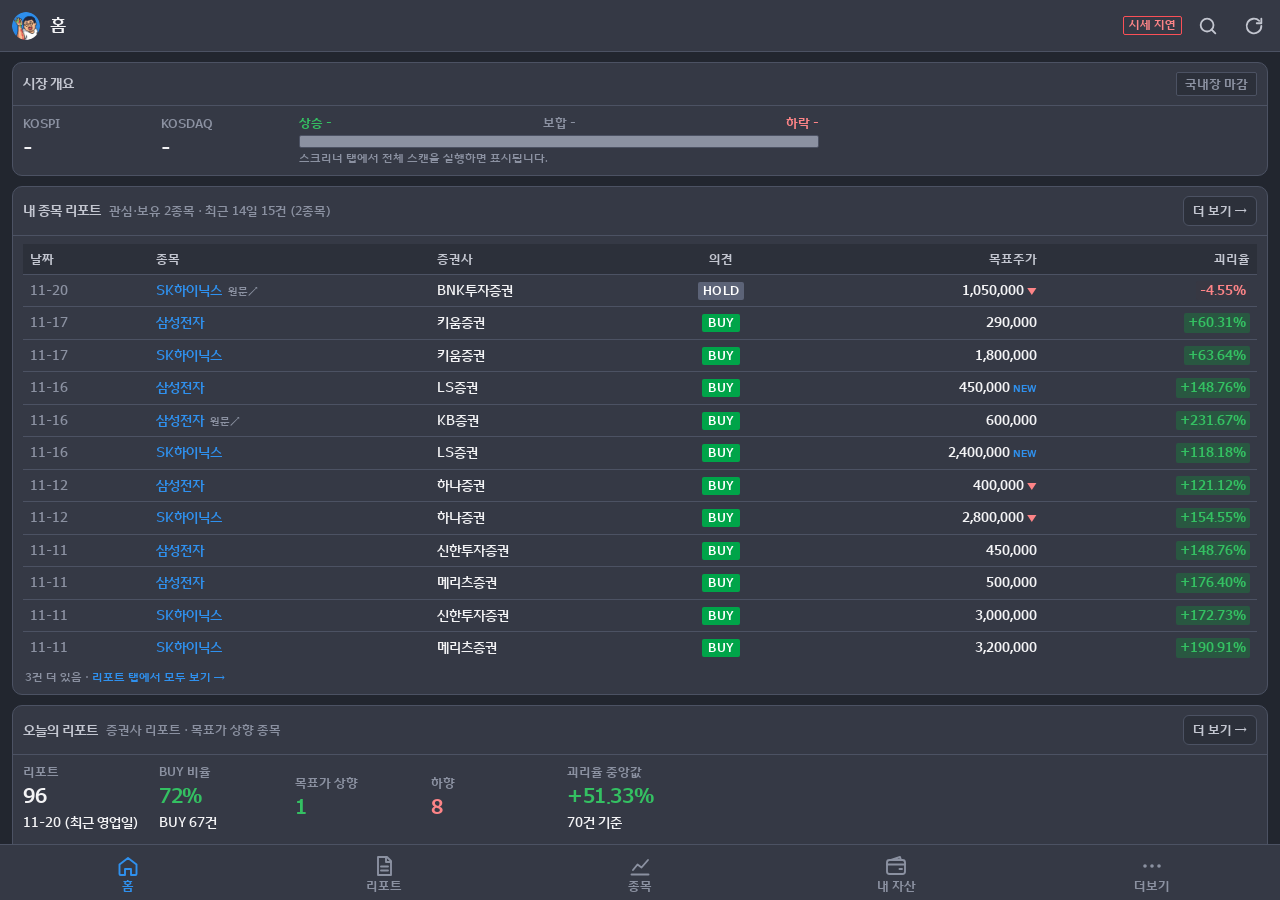
==== m/index.html @ e60bd020 "앱 버전 골격: 이중 빌드, 앱 바·하단 탭 바, 화면 전환, PWA - python app/build.py 가 PC(index.html)와 앱(m/index.html) 을 함께 " ====
<!DOCTYPE html>
<html lang="ko" data-theme="dark" data-cc="global">
<head>
<meta charset="UTF-8">
<!-- 앱 버전(폰 전용) — app/mobile/m_head.html. 설계: docs/MOBILE-APP-SPEC.md -->
<meta name="viewport" content="width=device-width, initial-scale=1, viewport-fit=cover">
<title>공도 투자 연구소</title>
<meta name="theme-color" content="#22262F">
<meta name="color-scheme" content="dark light">
<script>/* PWA 매니페스트(m/manifest.webmanifest) — file:// 에서는 CORS 오류만 내므로 http(s)에서만 연결 */
(function(){ if(location.protocol === "file:") return;
  var l = document.createElement("link"); l.rel = "manifest"; l.href = "manifest.webmanifest"; document.head.appendChild(l); })();</script>
<link rel="icon" type="image/png" sizes="48x48" href="../icons/favicon-48.png">
<link rel="icon" type="image/png" sizes="192x192" href="../icons/icon-192.png">
<link rel="apple-touch-icon" href="../icons/apple-touch-icon.png">
<!-- 우리다움체: 루트 fonts.css 를 같이 쓴다 (내용 해시 — build.py 가 채운다) -->
<link rel="stylesheet" href="../fonts.css?v=defe5f8b95">
<style>
/* ===== PC 버전 CSS (app/parts/01_head.html 의 <style> 본문, 빌드가 넣는다) ===== */
/* ===== Finviz 다크 토큰 ===== */
:root{
  --bg:#22262F; --panel:#353945; --panel2:#2C303A; --line:#4C5263; --line2:#5C6377;
  --tx:#F3F3F5; --tx2:#C3C6D0; --tx3:#8B91A1;
  --link:#2F91EF; --link-h:#4FA4F4;
  --up:#34C062; --down:#FD8487; --up-bg:#00A449; --down-bg:#FB5057;
  --heat-up:#19803D; --heat-mid:#414554; --heat-down:#691F24;
  --hot:#FD8487; --cold:#2F91EF;
}
html[data-cc="kr"]{
  --up:#FD8487; --down:#7FB2F5; --up-bg:#FB5057; --down-bg:#2F6FEF;
  --heat-up:#691F24; --heat-down:#1B3F86;
}
html[data-theme="light"]{
  --bg:#EEF0F4; --panel:#FFF; --panel2:#F5F6F9; --line:#C9CEDB; --line2:#AEB5C6;
  --tx:#1A1D24; --tx2:#4A5060; --tx3:#7A8091;
  --link:#1567C8; --link-h:#0F4E9C;
  --up:#1B8E43; --down:#D2373C;
  --heat-up:#1B8E43; --heat-mid:#B9BECC; --heat-down:#C2333A;
  --hot:#D2373C; --cold:#1567C8;
}
html[data-theme="light"][data-cc="kr"]{
  --up:#D2373C; --down:#1D5FC4; --heat-up:#C2333A; --heat-down:#1D5FC4;
}
*{box-sizing:border-box}
html,body{margin:0;padding:0}
body{background:var(--bg);color:var(--tx);font-size:12px;line-height:1.45;
  font-family:"Wooridaum","IBM Plex Sans","Segoe UI",system-ui,-apple-system,"Malgun Gothic","맑은 고딕",sans-serif;
  -webkit-font-smoothing:antialiased}
/* 시세 표는 자릿수 정렬을 위해 고정폭 숫자 */
table,.num,.statgrid td.v,input[type=number],.tip,.ttip{font-variant-numeric:tabular-nums}
button,input,select,textarea{font-family:inherit;font-size:inherit;color:inherit}
button{cursor:pointer}
a{color:var(--link);text-decoration:none}
a:hover{color:var(--link-h);text-decoration:underline}
.wrap{max-width:1560px;margin:0 auto;padding:0 10px}
.num{font-variant-numeric:tabular-nums;font-feature-settings:"tnum"}
.up{color:var(--up)}.down{color:var(--down)}.flat{color:var(--tx2)}
.hot{color:var(--hot)}.cold{color:var(--cold)}
.hide{display:none !important}

header{background:var(--panel);border-bottom:1px solid var(--line);position:sticky;top:0;z-index:60}
.hd{display:flex;align-items:center;gap:12px;flex-wrap:wrap;padding:6px 0}
.brand{font-size:14px;font-weight:700;letter-spacing:-.3px;white-space:nowrap;display:flex;align-items:center}
.brand .mark{width:24px;height:24px;flex:none;margin-right:7px;border-radius:50%}
.brand span{color:var(--link);margin-left:.28em}  /* flex 안에서는 "공도 " 뒤 공백이 사라지므로 간격을 직접 준다 */
.tick{display:flex;gap:14px;flex-wrap:wrap;flex:1;min-width:0;font-size:11.5px;align-items:center}
.tick .t{display:flex;align-items:baseline;gap:5px;white-space:nowrap}
.tick .t .n{color:var(--tx2);font-weight:600;font-size:11px}
.tick .t b{font-weight:600}
.hd-r{display:flex;align-items:center;gap:6px;flex-wrap:wrap}
.upd{font-size:11px;color:var(--tx3);white-space:nowrap}
.scanind{font-size:10.5px;color:var(--link);font-weight:600;white-space:nowrap;
  border:1px solid var(--link);border-radius:2px;padding:1px 5px}
.btn{background:var(--panel2);border:1px solid var(--line);border-radius:3px;padding:3px 8px;
  font-size:11px;font-weight:600;color:var(--tx2);white-space:nowrap}
.btn:hover{border-color:var(--line2);color:var(--tx)}
.btn.pri{background:var(--link);border-color:var(--link);color:#fff}
.btn.pri:hover{background:var(--link-h);color:#fff}
.btn.on{background:var(--up-bg);border-color:var(--up-bg);color:#fff}
.btn:disabled{opacity:.45;cursor:not-allowed}
.btn.xs{padding:1px 5px;font-size:10.5px}
.mkb{font-size:10.5px;padding:2px 6px;border-radius:2px;border:1px solid var(--line);
  background:var(--panel2);color:var(--tx3);font-weight:600;white-space:nowrap}
.mkb.open{background:rgba(0,164,73,.18);border-color:var(--up-bg);color:var(--up)}

nav.tabs{display:flex;border-bottom:1px solid var(--line);overflow-x:auto}
nav.tabs button{background:none;border:none;border-bottom:2px solid transparent;
  padding:7px 15px;font-size:12px;font-weight:600;color:var(--tx2);white-space:nowrap}
nav.tabs button:hover{color:var(--tx);background:var(--panel2)}
nav.tabs button.act{color:var(--link);border-bottom-color:var(--link)}
/* 키보드 포커스 표시 (마우스 클릭에는 나타나지 않음) */
:focus-visible{outline:2px solid var(--link);outline-offset:1px}
nav.tabs button:focus-visible{outline-offset:-2px}
input:focus-visible,select:focus-visible,textarea:focus-visible{outline:1px solid var(--link);outline-offset:0}
.tile:focus-visible{outline:2px solid #fff;outline-offset:-2px}
/* 시세 지연 표시 (헤더) — 연속 실패 중에만 보인다 */
.qstat{font-size:10.5px;color:var(--down);font-weight:600;white-space:nowrap;
  border:1px solid var(--down-bg);border-radius:2px;padding:1px 5px}
main{padding:10px 0 26px}
.tab{display:none}.tab.act{display:block}

.panel{background:var(--panel);border:1px solid var(--line);border-radius:3px;margin-bottom:10px}
.ptitle{font-size:11.5px;font-weight:700;color:var(--tx2);padding:5px 8px;border-bottom:1px solid var(--line);
  display:flex;align-items:center;gap:8px;flex-wrap:wrap;text-transform:uppercase;letter-spacing:.3px}
.ptitle .sub{text-transform:none;letter-spacing:0;font-weight:400;color:var(--tx3);font-size:11px}
/* 개요 소제목 옆 소스별 최신일 */
.ptitle .sub .src{margin-left:8px;font-size:10.5px}
.ptitle .sub .srcdd{display:inline-block;vertical-align:top;max-width:100%}
.ptitle .sub .srcdd>summary{cursor:pointer;list-style:none;display:inline}
.ptitle .sub .srcdd>summary::-webkit-details-marker{display:none}
.ptitle .sub .srcdd>summary::after{content:" ▾"}
.ptitle .sub .srcdd[open]>summary::after{content:" ▴"}
.ptitle .sub .srcdd .srclist{display:block;white-space:normal}
.ptitle .sub .srcdd .srclist>span{white-space:nowrap}
/* 원문 링크 없는 제목·와이즈 출처 표시 */
.rtitle.nolink{color:var(--tx2);cursor:default}
.rsrc{display:inline-block;margin-left:3px;padding:0 4px;border:1px solid var(--line2);border-radius:2px;
  font-size:9.5px;font-weight:600;color:var(--tx3);vertical-align:1px;white-space:nowrap}
.ptitle .sp{margin-left:auto;display:flex;gap:5px;align-items:center;flex-wrap:wrap;
  text-transform:none;letter-spacing:0}
.pbody{padding:7px 8px}
/* minmax(0,1fr): 칸이 내용의 최소 폭(긴 표·공시 제목)만큼 늘어나 화면 밖으로 밀리지 않게 */
.grid3{display:grid;grid-template-columns:repeat(3,minmax(0,1fr));gap:10px}
.grid2{display:grid;grid-template-columns:minmax(0,1fr) minmax(0,1fr);gap:10px}
@media(max-width:1000px){.grid3,.grid2{grid-template-columns:minmax(0,1fr)}}

.tbw{overflow-x:auto}
/* 대시보드 리포트 패널의 넓은 표는 패널 안에서만 가로로 민다 (좁은 화면에서 페이지가 넘치지 않게) */
#rpToday,#myRep{overflow-x:auto}
table{width:100%;border-collapse:collapse}
th,td{padding:3px 6px;text-align:right;white-space:nowrap;border-bottom:1px solid var(--line);font-size:11.5px}
th{background:var(--panel2);color:var(--tx2);font-size:11px;font-weight:600;position:sticky;top:0;z-index:2}
th.l,td.l{text-align:left}
th.c,td.c{text-align:center}
tbody tr:hover{background:var(--panel2)}
tbody tr.clk{cursor:pointer}
tr:last-child td{border-bottom:none}
th.srt{cursor:pointer;user-select:none}
th.srt:hover{color:var(--tx)}
th.srt.on{color:var(--link)}
.tk{color:var(--link);font-weight:500}
tr:hover .tk{color:var(--link-h)}
.mk{font-size:9.5px;padding:0 3px;border-radius:2px;border:1px solid var(--line2);
  color:var(--tx3);margin-right:4px;vertical-align:1px}
.pill{display:inline-block;padding:0 4px;border-radius:2px;color:#fff;font-weight:600;font-size:10.5px}
.pill.u{background:var(--up-bg)}.pill.d{background:var(--down-bg)}
.badge-err{font-size:9.5px;background:var(--down-bg);color:#fff;padding:0 4px;border-radius:2px;margin-left:4px}
.empty{padding:16px 8px;text-align:center;color:var(--tx3);font-size:11.5px}

input[type=text],input[type=number],input[type=password],select,textarea{
  background:var(--panel2);border:1px solid var(--line);border-radius:3px;padding:3px 6px;
  font-size:11.5px;outline:none}
input:focus,select:focus,textarea:focus{border-color:var(--link)}
input[type=number]{-moz-appearance:textfield}
input.cell{width:82px;text-align:right;padding:1px 5px}
label.fl{display:flex;flex-direction:column;gap:2px;font-size:10.5px;color:var(--tx3);font-weight:600}
.row{display:flex;gap:7px;flex-wrap:wrap;align-items:flex-end}

.srch{position:relative;min-width:190px;max-width:280px;flex:1}
.srch input{width:100%}
.sug{position:absolute;top:calc(100% + 2px);left:0;right:0;background:var(--panel);
  border:1px solid var(--line2);border-radius:3px;max-height:280px;overflow-y:auto;z-index:50;
  display:none;box-shadow:0 6px 18px rgba(0,0,0,.45)}
.sug.open{display:block}
.sug div{padding:4px 8px;cursor:pointer;display:flex;gap:6px;align-items:center;
  font-size:11.5px;border-bottom:1px solid var(--line)}
.sug div:last-child{border-bottom:none}
.sug div:hover,.sug div.hi{background:var(--panel2)}
.sug .cd{color:var(--tx3);font-size:10.5px;margin-left:auto}
.sug .nohit{padding:7px 9px;color:var(--tx3);font-size:11px;line-height:1.5;cursor:default}
.sug .nohit:hover{background:none}

.ovw{display:flex;gap:22px;flex-wrap:wrap;align-items:center}
.ovi{display:flex;flex-direction:column;gap:1px;min-width:118px}
.ovi .k{font-size:10.5px;color:var(--tx3);font-weight:600}
.ovi .v{font-size:17px;font-weight:600;letter-spacing:-.4px}
.ovi .c{font-size:11px}
.gauge{flex:1;min-width:230px;max-width:520px}
.glab{display:flex;justify-content:space-between;font-size:10.5px;font-weight:600;margin-bottom:3px}
.gbar{display:flex;height:13px;border-radius:2px;overflow:hidden;background:var(--panel2);border:1px solid var(--line)}
.gbar i{display:block;height:100%}
.gbar .gu{background:var(--up-bg)}.gbar .gf{background:var(--tx3)}.gbar .gd{background:var(--down-bg)}

.tmap{position:relative;width:100%;height:540px;background:var(--panel2);overflow:hidden}
.tmap.sm{height:430px}
.tsec{position:absolute;border:1px solid var(--panel);overflow:hidden}
.tsec>.sl{position:absolute;top:0;left:0;right:0;height:13px;background:var(--panel);
  color:var(--tx2);font-size:9.5px;font-weight:700;padding:0 4px;line-height:13px;
  overflow:hidden;text-overflow:ellipsis;white-space:nowrap}
.tile{position:absolute;overflow:hidden;cursor:pointer;display:flex;flex-direction:column;
  align-items:center;justify-content:center;color:#fff;text-align:center;line-height:1.1;
  border:1px solid rgba(0,0,0,.34)}
.tile:hover{outline:1px solid #fff;outline-offset:-1px;z-index:5}
.tile .tn{font-weight:600;overflow:hidden;text-overflow:ellipsis;white-space:nowrap;max-width:100%;padding:0 2px}
.tile .tp{font-variant-numeric:tabular-nums}
.ttip{position:fixed;z-index:300;background:var(--panel);border:1px solid var(--line2);border-radius:3px;
  padding:5px 8px;font-size:11px;pointer-events:none;display:none;min-width:150px;
  box-shadow:0 6px 18px rgba(0,0,0,.5)}
.ttip b{display:block;margin-bottom:2px;font-size:11.5px}
.ttip .r,.tip .r{display:flex;justify-content:space-between;gap:12px}
.ttip .r span:first-child,.tip .r span:first-child{color:var(--tx3)}
.tlegend{display:flex;align-items:center;gap:4px;font-size:10px;color:var(--tx3)}
.tlegend i{width:15px;height:9px;display:block;border:1px solid rgba(0,0,0,.3)}

.statgrid{width:100%;border-collapse:collapse;table-layout:fixed}
.statgrid td{border:1px solid var(--line);padding:3px 6px;font-size:11.5px}
.statgrid td.k{background:var(--panel2);color:var(--tx2);font-weight:600;width:9.5%;text-align:left}
.statgrid td.v{text-align:right;width:15.5%;font-variant-numeric:tabular-nums}
@media(max-width:900px){
  .statgrid td.k{width:16%}.statgrid td.v{width:34%}
  .statgrid td.k:nth-child(n+5),.statgrid td.v:nth-child(n+5){display:none}
}

.chw{position:relative;padding:4px}
#chart{width:100%;height:500px;display:block;cursor:crosshair}
.tip{position:absolute;pointer-events:none;background:var(--panel);border:1px solid var(--line2);
  border-radius:3px;padding:5px 8px;font-size:11px;display:none;z-index:20;min-width:128px;
  box-shadow:0 6px 18px rgba(0,0,0,.5);font-variant-numeric:tabular-nums}
.tip b{display:block;margin-bottom:2px}
.seg{display:flex;background:var(--panel2);border:1px solid var(--line);border-radius:3px;overflow:hidden}
.seg button{background:none;border:none;padding:2px 8px;font-size:11px;font-weight:600;color:var(--tx3)}
.seg button:hover{color:var(--tx)}
.seg button.act{background:var(--link);color:#fff}
.malegend{display:flex;gap:4px;flex-wrap:wrap}
.malegend button{border:1px solid var(--line);background:var(--panel2);border-radius:3px;
  padding:1px 6px;font-size:10.5px;font-weight:600;color:var(--tx3);display:flex;align-items:center;gap:4px}
.malegend button .dot{width:8px;height:2px;background:currentColor;opacity:.3}
.malegend button.on .dot{opacity:1}
.tip .tt{margin-top:3px;padding-top:3px;border-top:1px solid var(--line);max-width:240px;white-space:normal;color:var(--tx2)}
.tgtsum{display:flex;flex-wrap:wrap;justify-content:space-between;gap:4px 14px;padding:4px 8px 6px;
  border-top:1px solid var(--line);font-size:11px;color:var(--tx);font-variant-numeric:tabular-nums}
.tgtsum .k{color:var(--tx3);margin-left:10px}
.tgtsum .tb .k:first-child{margin-left:0}
.tgtsum .tg{display:flex;gap:10px;color:var(--tx3)}
.tgtsum .tl{display:flex;align-items:center;gap:4px}
.tgtsum .td{width:7px;height:7px;border-radius:50%;display:inline-block;background:var(--tx2)}
.tgtsum .td.up{background:var(--up)}.tgtsum .td.down{background:var(--down)}
.tgtsum .tc{width:12px;height:2px;display:inline-block}

/* ===== 스크리너 ===== */
.fgrid{display:grid;grid-template-columns:repeat(auto-fill,minmax(158px,1fr));gap:5px}
.fcell{background:var(--panel2);border:1px solid var(--line);border-radius:3px;padding:3px 5px}
.fcell .fk{font-size:10px;color:var(--tx3);font-weight:700;margin-bottom:2px}
.fcell select{width:100%;padding:1px 3px;font-size:11px}
.fcell.on{border-color:var(--link)}
.fcell.on .fk{color:var(--link)}
.fmm{display:flex;gap:3px;margin-top:3px}
.fmm input{width:100%;text-align:right;padding:1px 4px;font-size:10.5px}
.fcell .deep{color:var(--tx3);font-weight:400}
.presets{display:flex;gap:4px;flex-wrap:wrap}
.presets button{border:1px solid var(--line);background:var(--panel2);border-radius:3px;
  padding:2px 8px;font-size:11px;font-weight:600;color:var(--tx2)}
.presets button:hover{border-color:var(--link);color:var(--tx)}
.presets button.act{background:var(--link);border-color:var(--link);color:#fff}
.prog{height:5px;background:var(--panel2);border-radius:2px;overflow:hidden;border:1px solid var(--line)}
.prog>div{height:100%;background:var(--link);width:0;transition:width .18s}
.colpick{display:grid;grid-template-columns:repeat(auto-fill,minmax(132px,1fr));gap:2px 10px;
  max-height:190px;overflow-y:auto;padding:6px 8px;border-top:1px solid var(--line);background:var(--panel2)}
.colpick label{display:flex;gap:4px;align-items:center;font-size:11px;color:var(--tx2);cursor:pointer}
.sumline{font-size:11px;color:var(--tx2);padding:4px 8px;border-top:1px solid var(--line);
  display:flex;gap:10px;flex-wrap:wrap;align-items:center}
.sumline b{color:var(--tx)}

/* ===== 업종 퍼포먼스 ===== */
.secrow{display:grid;grid-template-columns:104px 1fr 62px 78px;gap:7px;align-items:center;
  padding:2px 0;cursor:pointer;font-size:11px}
.secrow:hover{background:var(--panel2)}
.secrow .sn{color:var(--tx2);font-weight:600;overflow:hidden;text-overflow:ellipsis;white-space:nowrap}
.secbar{position:relative;height:13px;background:var(--panel2);border:1px solid var(--line);border-radius:2px}
.secbar i{position:absolute;top:0;bottom:0;display:block}
.secbar .mid{position:absolute;top:-1px;bottom:-1px;width:1px;background:var(--line2);left:50%}
.secrow .sv{text-align:right;font-variant-numeric:tabular-nums;font-weight:600}
.secrow .sr{text-align:right;font-size:10px;color:var(--tx3);font-variant-numeric:tabular-nums}

/* ===== 미니차트 팝업 / 차트 그리드 ===== */
.mpop{position:fixed;z-index:320;background:var(--panel);border:1px solid var(--line2);border-radius:3px;
  padding:5px 6px;display:none;box-shadow:0 8px 22px rgba(0,0,0,.55);pointer-events:none}
.mpop .mh{display:flex;justify-content:space-between;gap:10px;font-size:11px;margin-bottom:3px}
.mpop .mh b{font-weight:700}
.mpop canvas{display:block}
.mpop .mf{font-size:10px;color:var(--tx3);margin-top:2px;display:flex;justify-content:space-between;gap:8px}
.cgrid{display:grid;grid-template-columns:repeat(auto-fill,minmax(232px,1fr));gap:7px;padding:8px}
.ccard{background:var(--panel2);border:1px solid var(--line);border-radius:3px;padding:5px 6px;cursor:pointer}
.ccard:hover{border-color:var(--link)}
.ccard .ch{display:flex;justify-content:space-between;gap:6px;font-size:11px;margin-bottom:3px}
.ccard .ch .tk{overflow:hidden;text-overflow:ellipsis;white-space:nowrap}
.ccard canvas{display:block;width:100%}

.note{background:var(--panel2);border:1px solid var(--line);border-left:2px solid var(--link);
  border-radius:2px;padding:7px 9px;font-size:11.5px;color:var(--tx2);line-height:1.6}
.note b{color:var(--tx)}
.log{max-height:250px;overflow-y:auto}
.log .it{border-bottom:1px solid var(--line);padding:4px 0;font-size:11.5px}
.log .it:last-child{border-bottom:none}
.log .t{font-size:10px;color:var(--tx3)}
.news ul{margin:0;padding:0}
.news li{border-bottom:1px solid var(--line);padding:5px 0;list-style:none;line-height:1.4}
.news li:last-child{border-bottom:none}
.news li a{color:var(--tx);font-weight:500}
.news li a:hover{color:var(--link-h)}
.news .dt{font-size:10px;color:var(--tx3);margin-top:2px}
.news .src{color:var(--link)}
.newsbox{max-height:340px;overflow-y:auto}
.stalebadge{font-size:9.5px;background:var(--panel2);border:1px solid var(--down-bg);color:var(--down);
  padding:0 4px;border-radius:2px}
tr.mine{background:rgba(47,145,239,.13)}
tr.mine .tk{font-weight:700}
.dcbox{max-height:340px;overflow-y:auto}
.chk{display:flex;align-items:center;gap:4px;font-size:11px;color:var(--tx2);cursor:pointer}
.chk input{width:auto}

/* ===== 기업분석 iframe ===== */
.cmpwrap{position:relative;background:#fff;border-top:1px solid var(--line)}
#cmpFrame{display:block;width:100%;border:0;min-height:1200px}
.cmpload{position:absolute;inset:0;display:flex;align-items:center;justify-content:center;
  flex-direction:column;gap:8px;background:var(--panel);color:var(--tx2);font-size:12px;z-index:3}
.spin{width:22px;height:22px;border:2px solid var(--line2);border-top-color:var(--link);
  border-radius:50%;animation:sp .8s linear infinite}
@keyframes sp{to{transform:rotate(360deg)}}

.mask{position:fixed;inset:0;background:rgba(0,0,0,.65);display:none;z-index:200;
  align-items:flex-start;justify-content:center;padding:30px 12px;overflow-y:auto}
.mask.open{display:flex}
.modal{background:var(--panel);border:1px solid var(--line2);border-radius:4px;max-width:560px;width:100%}
.modal h3{margin:0;padding:8px 12px;border-bottom:1px solid var(--line);font-size:12.5px;display:flex;align-items:center}
.modal h3 button{margin-left:auto;background:none;border:none;color:var(--tx2);font-size:17px;line-height:1}
.modal .bd{padding:11px 12px;display:flex;flex-direction:column;gap:11px}
.modal .ft{padding:8px 12px;border-top:1px solid var(--line);display:flex;gap:6px;justify-content:flex-end}
.fld{display:flex;flex-direction:column;gap:3px}
.fld label{font-size:11.5px;font-weight:700}
.fld .hint{font-size:10.5px;color:var(--tx3);line-height:1.55}
.fld input,.fld textarea{width:100%}
.fld textarea{resize:vertical;font-family:ui-monospace,Consolas,monospace;font-size:11px;line-height:1.5}

/* ===== 잔고 가져오기 미리보기 ===== */
.imptbl{font-size:11px}
.imptbl td,.imptbl th{border-bottom:1px solid var(--line);border-right:1px solid var(--line);
  padding:2px 5px;text-align:left;white-space:nowrap;max-width:190px;overflow:hidden;text-overflow:ellipsis}
.imptbl tr.skip td{color:var(--tx3);background:var(--panel2);text-decoration:line-through}
.imptbl tr.unmatched td{background:rgba(251,80,87,.12)}
.imptbl select{width:100%;padding:1px 2px;font-size:10.5px}
.imptbl .mapped{color:var(--link);font-weight:700}
.impfix{display:flex;gap:6px;align-items:center;margin-bottom:4px;font-size:11.5px}
.impfix input{width:110px}
.impfix .nm{min-width:130px;color:var(--tx2)}

/* ===== 증권사 리포트 (리포트 탭 · 대시보드/종목분석 연동) ===== */
.rfl{display:flex;flex-direction:column;gap:3px;font-size:10.5px;color:var(--tx3);font-weight:600}
.rfl>.k{text-transform:uppercase;letter-spacing:.3px;white-space:nowrap}
.chips{display:flex;gap:4px;flex-wrap:wrap}
.chip{border:1px solid var(--line);background:var(--panel2);color:var(--tx3);padding:2px 9px;
  border-radius:2px;font-size:11px;font-weight:600;white-space:nowrap}
.chip:hover{border-color:var(--line2);color:var(--tx)}
.chip.act{background:var(--link);border-color:var(--link);color:#fff}
.chip.r-BUY.act{background:var(--up-bg);border-color:var(--up-bg)}
.chip.r-SELL.act{background:var(--down-bg);border-color:var(--down-bg)}
.chip.r-HOLD.act{background:var(--line2);border-color:var(--line2)}
.chip.r-NR.act{background:var(--tx3);border-color:var(--tx3)}

/* 증권사 다중 선택 드롭다운 */
.dd{position:relative}
.dd>summary{list-style:none;cursor:pointer;padding:2px 8px;border:1px solid var(--line);border-radius:3px;
  background:var(--panel2);font-size:11.5px;font-weight:600;color:var(--tx2);user-select:none;white-space:nowrap}
.dd>summary::-webkit-details-marker{display:none}
.dd[open]>summary{border-color:var(--link);color:var(--tx)}
.dd-panel{position:absolute;z-index:50;top:calc(100% + 3px);left:0;width:260px;max-height:300px;overflow:auto;
  background:var(--panel);border:1px solid var(--line2);border-radius:3px;padding:6px;
  box-shadow:0 6px 18px rgba(0,0,0,.45)}
.dd-panel label{display:flex;gap:6px;align-items:center;padding:2px 4px;border-radius:2px;cursor:pointer;
  font-size:11.5px;color:var(--tx2);font-weight:400}
.dd-panel label:hover{background:var(--panel2);color:var(--tx)}
.dd-panel input{width:auto}
.dd-actions{display:flex;gap:5px;margin-bottom:5px;position:sticky;top:0;background:var(--panel);padding-bottom:5px}
.dd-actions button{flex:1}

/* 자동완성 (.srch/.sug 확장) */
.sug.acx{width:330px;max-width:88vw;right:auto}
.sug .sec{padding:4px 8px 2px;font-size:10px;font-weight:700;letter-spacing:.3px;color:var(--tx3);
  border-top:1px solid var(--line);border-bottom:none;cursor:default;display:block}
.sug .sec:first-child{border-top:0}
.sug .sec:hover{background:none}
.sug .nm{font-weight:600;color:var(--tx);white-space:nowrap}
.sug mark{background:none;color:var(--link);font-weight:700}
.sug .ind{color:var(--tx3);font-size:10.5px;white-space:nowrap;overflow:hidden;text-overflow:ellipsis}
.sug .n{margin-left:auto;color:var(--tx2);font-size:10.5px;font-weight:600;white-space:nowrap}
.sug .cd{margin-left:0}

/* 고른 종목·검색어 칩 */
.selbar{display:flex;flex-wrap:wrap;gap:5px;align-items:center;margin:0 0 10px}
.selchip{display:inline-flex;align-items:center;gap:5px;padding:1px 3px 1px 8px;border-radius:2px;
  font-size:11px;font-weight:600;background:var(--panel2);border:1px solid var(--link);color:var(--tx)}
.selchip .c{color:var(--tx3)}
.selchip .x{border:0;background:none;font-size:13px;line-height:1;color:var(--tx3);padding:0 4px}
.selchip .x:hover{color:var(--tx)}

/* 리포트 표: 시세표와 달리 제목·요약이 줄바꿈되어야 한다 */
.rtbl{min-width:940px}
.rtbl td.wr{white-space:normal}
.rtbl td.dt,.rtbl th.dt{color:var(--tx3)}
.rtbl td{vertical-align:top}
.rtbl .rtitle{color:var(--tx)}
.rtbl .rtitle:hover{color:var(--link-h)}
.rcode{color:var(--tx3);font-size:10.5px;margin-left:5px;font-variant-numeric:tabular-nums}
.rnav{color:var(--tx3);font-size:10px;margin-left:3px}
.rnav:hover{color:var(--link)}
.rind,.rsub{display:block;color:var(--tx3);font-size:10.5px;margin-top:1px}
.rind2{color:var(--tx2)}
.rbadge{display:inline-block;min-width:38px;text-align:center;padding:0 5px;border-radius:2px;
  font-size:10.5px;font-weight:700;letter-spacing:.3px;color:#fff}
.rbadge.BUY{background:var(--up-bg)}
.rbadge.SELL{background:var(--down-bg)}
.rbadge.HOLD{background:var(--line2)}
.rbadge.NR{background:transparent;border:1px solid var(--line2);color:var(--tx3)}
.rmini{display:inline-block;min-width:22px;text-align:center;padding:0 4px;border-radius:2px;
  font-size:10.5px;font-weight:700;color:#fff}
.rmini.BUY{background:var(--up-bg)}
.rmini.SELL{background:var(--down-bg)}
.rmini.HOLD{background:var(--line2)}
.ratio{color:var(--tx3);font-size:10.5px;font-weight:600;margin-left:5px}
.tgt{font-size:10px;font-weight:700;margin-left:3px}
.tgt.new{color:var(--link);font-size:9.5px;letter-spacing:.3px}
.gapv{display:inline-block;padding:0 4px;border-radius:2px;font-weight:600;min-width:54px;text-align:right}
.chgt{display:block;font-size:10px;font-weight:600;margin-top:1px}
.tgl{border:0;background:none;color:var(--tx3);font-size:11px;padding:0 4px}
.tgl:hover{color:var(--link)}
tr.sumrow td{background:var(--panel2);color:var(--tx2);font-size:11.5px;line-height:1.65;padding:7px 10px 9px}
tr.morerow td{padding:8px 6px;background:var(--panel2)}
tr.secgroup>td{background:var(--panel2);font-weight:700}
tr.secgroup,tr.secchild{cursor:pointer}
tr.secchild>td:first-child{padding-left:24px}
tr.secchild>td{color:var(--tx2)}
.ovi.sm{min-width:78px}
select.on{color:var(--tx);border-color:var(--link)}

/* ===== 리포트 탭 2026-11: 확인 필요·추정 의견·부분 적재·목표가 변경·모바일 카드 ===== */
.rbadge.inf{outline:1px dashed var(--tx2);outline-offset:1px;opacity:.8}
.rsus{display:inline-block;margin-left:4px;padding:0 4px;border:1px solid var(--down-bg);border-radius:2px;
  color:var(--down);font-size:9.5px;font-weight:700;white-space:nowrap;cursor:help;vertical-align:1px}
.rsub.gw{font-size:10px;text-align:right}
.rpload{margin:0 0 10px;padding:6px 10px;border:1px solid var(--line2);border-left:2px solid var(--link);
  border-radius:3px;background:var(--panel);font-size:11.5px;color:var(--tx2)}
.rpload b{color:var(--tx)}
.rpload .spin{display:inline-block;width:9px;height:9px;margin-right:6px;border:2px solid var(--line2);
  border-top-color:var(--link);border-radius:50%;animation:rpspin .8s linear infinite;vertical-align:-1px}
@keyframes rpspin{to{transform:rotate(360deg)}}
.rchgsum{padding:6px 8px 8px;border-bottom:1px solid var(--line);font-size:11.5px}
.rchgsum .cnt{display:flex;flex-wrap:wrap;gap:4px 16px;margin-bottom:5px}
.rchgsum .cnt .flat{font-size:10.5px}
.rchgsum .tops{display:grid;grid-template-columns:1fr 1fr;gap:4px 16px}
.rchgsum .tops>div{display:flex;flex-wrap:wrap;gap:2px 12px;align-items:baseline}
.rchgsum .tops .k{width:100%;color:var(--tx3);font-size:10.5px;font-weight:700}
.rchgsum .ti{white-space:nowrap;color:var(--tx3)}
.rcards{display:flex;flex-direction:column}
.rcard{padding:8px 8px 7px;border-bottom:1px solid var(--line)}
.rcard.hs{cursor:pointer}
.rcard .l1{display:flex;justify-content:space-between;align-items:baseline;gap:8px}
.rcard .l1 .nm{min-width:0;overflow:hidden;text-overflow:ellipsis;white-space:nowrap}
.rcard .l1 .tk{font-weight:700}
.rcard .l1 .v{white-space:nowrap;font-variant-numeric:tabular-nums}
.rcard .l1 .v .tgt{margin-left:2px}
.rcard .l2{margin-top:3px;line-height:1.45}
.rcard .l2 .rtitle{color:var(--tx)}
.rcard .l3{margin-top:2px;color:var(--tx3);font-size:10.5px;display:flex;flex-wrap:wrap;gap:0 4px}
.rcard .l3 .tg{margin-left:auto;color:var(--link)}
.rcard .sum{margin-top:6px;padding:6px 8px;background:var(--panel2);color:var(--tx2);font-size:11.5px;line-height:1.65;
  border-radius:2px;cursor:default}
.rcmore{padding:8px;text-align:center;background:var(--panel2)}
@media(max-width:768px){
  .rchgsum .tops{grid-template-columns:1fr}
  #rpTablePanel>.ptitle{flex-wrap:wrap;height:auto}
  #rpTablePanel>.ptitle .sp{flex-wrap:wrap;margin-left:0;width:100%}
}

/* ===== 내 종목 리포트 · 성적표 · 산업·시황 (11_repx.js) ===== */
.nbadge{display:inline-block;min-width:16px;padding:0 4px;margin-left:4px;border-radius:8px;background:var(--down-bg);
  color:#fff;font-size:9.5px;font-weight:700;line-height:15px;text-align:center;letter-spacing:0;vertical-align:1px}
.mrtbl td{vertical-align:middle}
.mrtbl tr.mrnew>td{background:var(--panel2)}
.mrdot{display:inline-block;margin-left:3px;padding:0 3px;border-radius:2px;background:var(--link);color:#fff;
  font-size:8.5px;font-weight:700;letter-spacing:.3px;vertical-align:1px}
.mrmore{padding:6px 2px 0;font-size:11px;color:var(--tx3)}
.mrsw{align-items:center;gap:6px 16px}
.rhit{display:inline-block;margin-left:4px;padding:0 4px;border:1px solid var(--up-bg);border-radius:2px;
  color:var(--up);font-size:9.5px;font-weight:700;white-space:nowrap;cursor:help;vertical-align:1px}
.sccap{padding:5px 8px 7px;border-bottom:1px solid var(--line);font-size:10.5px;line-height:1.6;color:var(--tx3)}
.sccap b{color:var(--tx2)}
#scTable tr.scrow{cursor:pointer}
#scTable tr.scrow:hover>td{background:var(--panel2)}
#scTable th{white-space:nowrap}
#scMin{width:64px}
#scEmpty .spin,.empty .spin{display:inline-block;width:9px;height:9px;margin-right:6px;border:2px solid var(--line2);
  border-top-color:var(--link);border-radius:50%;animation:rpspin .8s linear infinite;vertical-align:-1px}
.ikind{display:inline-block;padding:0 5px;border-radius:2px;font-size:10px;font-weight:700;color:#fff;background:var(--line2)}
.ikind.industry{background:var(--link)}
.rpdf{display:inline-block;margin-left:4px;padding:0 4px;border:1px solid var(--line2);border-radius:2px;
  font-size:9.5px;font-weight:700;color:var(--tx3);vertical-align:1px}
.rpdf:hover{color:var(--link);border-color:var(--link)}
#indQ{min-width:180px}
@media(max-width:768px){
  #rpScorePanel>.ptitle,#rpIndPanel>.ptitle{flex-wrap:wrap;height:auto}
  #rpScorePanel>.ptitle .sp,#rpIndPanel>.ptitle .sp{flex-wrap:wrap;margin-left:0;width:100%}
  .rfl>input#indQ{width:100%;min-width:0}
}
/* 좁은 화면 헤더: 로고·버튼 한 줄, 지수는 그 아래 한 줄(넘치면 가로 스크롤) */
@media(max-width:600px){
  .hd{gap:4px 8px;padding:5px 0}
  .brand{font-size:13px}
  .brand .mark{width:20px;height:20px;margin-right:5px}
  .hd-r{margin-left:auto;gap:4px;flex-wrap:nowrap}
  .hd-r .btn{padding:3px 6px}
  .tick{order:3;flex:1 1 100%;flex-wrap:nowrap;overflow-x:auto;gap:10px;scrollbar-width:none;padding-bottom:1px}
  .tick::-webkit-scrollbar{display:none}
  nav.tabs button{padding:7px 10px}
}
@media(max-width:400px){
  #btnAuto{font-size:0;padding:3px 6px}
  #btnAuto::after{content:"자동";font-size:11px}
  #btnRefresh{font-size:0;padding:3px 6px}
  #btnRefresh::after{content:"↻";font-size:12px}
}

/* ===== 계좌 탭 ===== */
.actbl{min-width:1020px}
.actbl input.cell{width:88px}
.actbl input.memo{width:100%;min-width:150px;text-align:left}
.actbl td.mv{white-space:nowrap}
.actbl td.mv button{padding:0 4px;line-height:1.5}
.actbl .acnm{cursor:pointer}
.actbl .acnm:hover{color:var(--link-h)}
#acTabs button .n{opacity:.65;font-weight:400;margin-left:2px}

@media(max-width:768px){
  .rfl{flex:1 1 100%;min-width:0}
  .rfl>.seg,.rfl>.chips,.rfl>select,.rfl>.srch,.rfl>.dd{width:100%;max-width:none}
  .seg{flex-wrap:wrap}
  .dd>summary{text-align:center}
  .sug.acx{width:100%}
}

#toasts{position:fixed;right:10px;bottom:10px;z-index:400;display:flex;flex-direction:column;gap:6px;max-width:310px}
.toast{background:var(--panel);border:1px solid var(--line2);border-left:2px solid var(--link);
  border-radius:3px;padding:7px 10px;font-size:11.5px;box-shadow:0 6px 18px rgba(0,0,0,.5)}
.toast.err{border-left-color:var(--down-bg)}
.toast.ok{border-left-color:var(--up-bg)}
footer{border-top:1px solid var(--line);padding:9px 0 20px;color:var(--tx3);font-size:10.5px;line-height:1.7}
@media(max-width:760px){.upd{display:none}#chart{height:400px}.tmap{height:420px}.qstat .qt{display:none}}

</style>
<style>
/* =========================================================================
   앱 공통 CSS — 토큰 · 골격(앱 바/화면/탭 바) · 공용 컴포넌트 · PC 요소 폰 보정
   색 토큰은 PC 것(--bg --panel --panel2 --line --line2 --tx --tx2 --tx3 --link --up --down …)을 그대로 쓴다.
   ========================================================================= */
:root{
  --m-bar:52px;                                   /* 앱 바 높이 (안전 영역 제외) */
  --m-tab:56px;                                   /* 탭 바 높이 (안전 영역 제외) */
  --m-sat:env(safe-area-inset-top, 0px);
  --m-sab:env(safe-area-inset-bottom, 0px);
  --m-sal:env(safe-area-inset-left, 0px);
  --m-sar:env(safe-area-inset-right, 0px);
  --m-gut:12px;                                   /* 화면 좌우 여백 */
  --m-r:10px;                                     /* 카드 모서리 */
  --m-fs:15px; --m-fs2:13px; --m-fs3:12px;        /* 본문 · 보조 · 최소 */
  --m-tap:44px;                                   /* 최소 터치 크기 */
}

/* ---------- 골격 ---------- */
html{height:100%;overflow:hidden;overscroll-behavior:none;-webkit-text-size-adjust:100%;text-size-adjust:100%}
body.mapp{height:100%;height:100dvh;overflow:hidden;overscroll-behavior:none;font-size:var(--m-fs);line-height:1.5;
  -webkit-tap-highlight-color:transparent}
body.mapp>header,body.mapp>main,body.mapp>footer{display:none}   /* PC 머리·본문 틀 (패널은 화면으로 옮겨진다) */
#mApp{position:fixed;inset:0;display:flex;flex-direction:column;background:var(--bg)}

.mbar{flex:none;display:flex;align-items:center;gap:2px;height:calc(var(--m-bar) + var(--m-sat));
  padding:var(--m-sat) calc(4px + var(--m-sar)) 0 calc(6px + var(--m-sal));
  background:var(--panel);border-bottom:1px solid var(--line);position:relative;z-index:60}
.mbar-mark{width:28px;height:28px;border-radius:50%;flex:none;margin:0 8px 0 6px}
.mbar-title{flex:1;min-width:0;margin:0;font-size:17px;font-weight:700;letter-spacing:-.3px;
  white-space:nowrap;overflow:hidden;text-overflow:ellipsis}
.mbar-btn{flex:none;width:var(--m-tap);height:var(--m-tap);display:flex;align-items:center;justify-content:center;
  background:none;border:0;border-radius:50%;color:var(--tx2);padding:0}
.mbar-btn:active{background:var(--panel2)}
.mbar-btn svg{width:22px;height:22px}
.mbar-btn.busy svg{animation:sp .8s linear infinite}
.mbar .qstat{margin-right:2px}
.mbar.has-back .mbar-mark{display:none}

#mScreens{flex:1;position:relative;min-height:0}
.mscr{position:absolute;inset:0;display:none;overflow-y:auto;-webkit-overflow-scrolling:touch;overscroll-behavior-y:contain;
  padding:10px calc(var(--m-gut) + var(--m-sar)) 24px calc(var(--m-gut) + var(--m-sal))}
.mscr.act{display:block}

.mtabs{flex:none;display:flex;height:calc(var(--m-tab) + var(--m-sab));padding:0 var(--m-sar) var(--m-sab) var(--m-sal);
  background:var(--panel);border-top:1px solid var(--line);z-index:60}
.mtabs button{flex:1;min-width:0;display:flex;flex-direction:column;align-items:center;justify-content:center;gap:2px;
  background:none;border:0;padding:0;color:var(--tx3);font-size:12px;font-weight:600;min-height:var(--m-tap)}
.mtabs button svg{width:24px;height:24px}
.mtabs button.act{color:var(--link)}
.mtabs button:active{background:var(--panel2)}

/* 당겨서 새로고침 표시 */
.mptr{position:absolute;top:0;left:50%;z-index:30;width:38px;height:38px;margin-left:-19px;border-radius:50%;
  background:var(--panel);border:1px solid var(--line2);box-shadow:0 4px 14px rgba(0,0,0,.4);color:var(--tx2);
  display:flex;align-items:center;justify-content:center;transform:translateY(-48px);opacity:0;pointer-events:none}
.mptr svg{width:20px;height:20px}
.mptr.show{opacity:1}
.mptr.ready{color:var(--link)}
.mptr.busy{transform:translateY(12px) !important;opacity:1;transition:transform .15s}
.mptr.busy svg{animation:sp .8s linear infinite}

/* ---------- 바텀 시트 ---------- */
.msheet-back{position:fixed;inset:0;z-index:250;background:rgba(0,0,0,.55);opacity:0;transition:opacity .2s}
.msheet-back.open{opacity:1}
.msheet{position:fixed;left:0;right:0;bottom:0;z-index:251;display:flex;flex-direction:column;
  max-height:88vh;max-height:88dvh;background:var(--panel);border-top:1px solid var(--line2);
  border-radius:16px 16px 0 0;padding:0 var(--m-sar) var(--m-sab) var(--m-sal);
  transform:translateY(100%);transition:transform .22s ease;box-shadow:0 -8px 28px rgba(0,0,0,.45)}
.msheet.open{transform:none}
.msheet-grab{flex:none;width:38px;height:4px;border-radius:2px;background:var(--line2);margin:8px auto 0}
.msheet-hd{flex:none;display:flex;align-items:center;min-height:48px;padding:0 4px 0 16px;font-size:16px;font-weight:700}
.msheet-hd .mbar-btn{margin-left:auto}
.msheet-bd{flex:1;min-height:0;overflow-y:auto;overscroll-behavior:contain;padding:4px 16px 16px}

/* ---------- 공용 클래스 (화면 모듈이 쓴다) ---------- */
.m-off{display:none !important}
.m-seg{display:flex;gap:0;margin:0 0 10px;background:var(--panel2);border:1px solid var(--line);border-radius:var(--m-r);padding:3px}
.m-seg button{flex:1;min-width:0;min-height:38px;border:0;border-radius:8px;background:none;color:var(--tx2);
  font-size:14px;font-weight:700;padding:0 6px;white-space:nowrap;overflow:hidden;text-overflow:ellipsis}
.m-seg button.act{background:var(--link);color:#fff}
.m-chips{display:flex;gap:6px;overflow-x:auto;scrollbar-width:none;padding:2px 0 8px;margin:0 0 4px}
.m-chips::-webkit-scrollbar{display:none}
.m-chips button{flex:none;min-height:36px;padding:0 14px;border-radius:18px;border:1px solid var(--line);background:var(--panel2);
  color:var(--tx2);font-size:14px;font-weight:600;white-space:nowrap}
.m-chips button.act{background:var(--link);border-color:var(--link);color:#fff}
.m-card{background:var(--panel);border:1px solid var(--line);border-radius:var(--m-r);margin:0 0 10px;overflow:hidden}
.m-h{font-size:var(--m-fs3);font-weight:700;color:var(--tx3);letter-spacing:.3px;margin:16px 4px 6px}
.m-list{background:var(--panel);border:1px solid var(--line);border-radius:var(--m-r);overflow:hidden;margin:0 0 10px}
.m-row{display:flex;align-items:center;gap:10px;width:100%;min-height:52px;padding:8px 14px;border:0;border-bottom:1px solid var(--line);
  background:none;color:var(--tx);font-size:var(--m-fs);line-height:1.35;text-align:left;text-decoration:none}
.m-row:last-child{border-bottom:0}
.m-row:active{background:var(--panel2)}
a.m-row:hover{text-decoration:none;color:var(--tx)}
.m-row .m-row-t{flex:1;min-width:0}
.m-row .m-row-s{display:block;margin-top:3px;font-size:var(--m-fs3);line-height:1.35;color:var(--tx3);font-weight:400}
.m-row .m-row-v{flex:none;color:var(--tx2);font-size:var(--m-fs2);text-align:right}
.m-row .m-chev{flex:none;color:var(--tx3);width:18px;height:18px}
.m-empty{padding:28px 12px;text-align:center;color:var(--tx3);font-size:var(--m-fs2)}
.m-num{font-variant-numeric:tabular-nums;font-feature-settings:"tnum"}

/* 종목 검색 시트 */
.m-srch{position:relative;min-width:0;max-width:none}
.m-srch input{width:100%;min-height:46px;font-size:16px !important;border-radius:10px !important;padding:8px 12px !important}
.m-srch .sug{position:static;max-height:none;box-shadow:none;border:0;margin-top:6px;background:none}
.m-srch .sug div{min-height:48px;font-size:15px;padding:8px 6px;border-bottom:1px solid var(--line)}
.m-recent{margin-top:10px}

/* ---------- PC 요소 폰 보정 (읽기 크기 · 넘침 방지) — 화면별 세부 조정은 m_<화면>.css ---------- */
body.mapp .tab{display:block}                      /* 탭 전환은 앱 화면이 맡는다 */
body.mapp .panel{border-radius:var(--m-r)}          /* overflow:hidden 금지 — 검색 제안(.sug)·증권사 드롭다운(.dd-panel)이 잘린다 */
body.mapp .ptitle{font-size:13px;padding:9px 10px;text-transform:none;letter-spacing:0}
body.mapp .ptitle .sub{font-size:12px}
body.mapp .ptitle .sp{gap:6px}
body.mapp .ptitle .sp .srch{flex:1 1 100%;min-width:0;max-width:none}
body.mapp .pbody{padding:8px 10px}
body.mapp th,body.mapp td{font-size:13px;padding:6px 7px}
body.mapp th{font-size:12px}
body.mapp .btn{font-size:13px;padding:6px 10px;min-height:34px;border-radius:6px}
body.mapp .btn.xs{font-size:12px;padding:4px 9px;min-height:30px}
body.mapp .chip{font-size:13px;padding:6px 11px;border-radius:16px}
body.mapp .seg{border-radius:6px}
body.mapp .seg button{font-size:13px;padding:6px 10px;min-height:32px}
body.mapp .presets button{font-size:13px;padding:5px 10px;min-height:32px}
body.mapp input[type=text],body.mapp input[type=number],body.mapp input[type=password],body.mapp select,body.mapp textarea{
  font-size:16px;padding:6px 9px;border-radius:6px}           /* 16px 미만이면 iOS 가 확대한다 */
body.mapp input.cell{width:96px}
body.mapp label.fl{font-size:12px}
body.mapp .chk{font-size:13px;min-height:32px}
body.mapp .note{font-size:13px}
body.mapp .empty{font-size:13px}
body.mapp .news li{font-size:14px;padding:9px 0}
body.mapp .news .dt{font-size:12px}
body.mapp .ovi .k{font-size:12px}
body.mapp .ovi .v{font-size:20px}
body.mapp .ovi .c{font-size:13px}
body.mapp .glab{font-size:12px}
body.mapp .gauge{min-width:0;flex:1 1 100%}
body.mapp .secrow{font-size:13px;padding:5px 0;grid-template-columns:84px minmax(0,1fr) 58px 62px}
body.mapp .secrow .sr{font-size:12px}
body.mapp .tlegend{font-size:12px}
body.mapp .statgrid td{font-size:13px}
body.mapp .rcard{padding:10px 10px 9px;font-size:14px}
body.mapp .rcard .l3,body.mapp .rind,body.mapp .rsub{font-size:12px}
body.mapp .rbadge,body.mapp .rmini{font-size:12px}
body.mapp .sumline,body.mapp .sccap,body.mapp .tgtsum{font-size:12px}
body.mapp .malegend button{font-size:12px;padding:4px 8px}
body.mapp .fcell .fk{font-size:12px}
body.mapp .fcell select{font-size:15px}
body.mapp .log .it{font-size:13px}
body.mapp .log .t{font-size:12px}
body.mapp .sug div{font-size:14px;padding:9px 8px}
body.mapp .dd-panel{width:min(260px, calc(100vw - 40px))}
body.mapp .dd-panel label{font-size:14px;padding:7px 4px}
body.mapp .fld label{font-size:13px}
body.mapp .fld .hint{font-size:12px}
body.mapp .tbw{-webkit-overflow-scrolling:touch}
body.mapp .rpload{font-size:13px}

/* PC 모달(설정·잔고 가져오기) → 아래에서 올라오는 시트 모양 */
body.mapp .mask{align-items:flex-end;padding:0;z-index:240}
body.mapp .modal{max-width:none !important;width:100%;border-radius:16px 16px 0 0;max-height:90vh;max-height:90dvh;overflow-y:auto;
  padding-bottom:var(--m-sab)}
body.mapp .modal h3{font-size:16px;padding:6px 4px 6px 16px;min-height:52px}
body.mapp .modal h3 button{width:var(--m-tap);height:var(--m-tap);font-size:24px}
body.mapp .modal .ft .btn{min-height:42px;padding:0 18px;font-size:14px}

/* 토스트는 탭 바 위 가운데 */
body.mapp #toasts{left:calc(12px + var(--m-sal));right:calc(12px + var(--m-sar));bottom:calc(var(--m-tab) + var(--m-sab) + 10px);
  max-width:none;align-items:center}
body.mapp .toast{width:100%;max-width:480px;font-size:14px;padding:10px 12px;border-radius:8px}
</style>
<style>
/* ===== 화면별 CSS (app/mobile/m_<화면>.css, 빌드가 넣는다) ===== */
/* ---- m_home.css ---- */
/* 홈 화면 — 모든 규칙은 #m-home 아래로 한정한다 */
#m-home .m-fold>:not(.ptitle){display:none !important}
#m-home .m-fold .ptitle .sp>:not(.m-foldbtn){display:none}
#m-home .ovw{gap:12px 18px}
#m-home .ovi{min-width:120px}
#m-home #mkKr{margin-left:auto;font-size:12px;padding:2px 8px}
#m-home .tmap{height:380px}
#m-home #calFrame{height:460px !important}
#m-home .newsbox,#m-home .dcbox{max-height:none}
/* ---- m_reports.css ---- */
/* 리포트 화면 — 모든 규칙은 #m-reports 아래로 한정한다 */
#m-reports .ptitle .sp{margin-left:0}
#m-reports #rpTablePanel>.ptitle .seg,#m-reports .rpvseg{width:100%}
#m-reports .tmap{height:420px}
/* ---- m_stock.css ---- */
/* 종목 화면 — 모든 규칙은 #m-stock 아래로 한정한다 */
#m-stock #chart{height:320px}
#m-stock .chw{padding:2px}
#m-stock .ptitle .sp{width:100%;margin-left:0}
#m-stock #cmpOpen{min-height:40px}
#m-stock #cmpFrame{min-height:900px}
#m-stock .newsbox,#m-stock .dcbox{max-height:none}
/* ---- m_assets.css ---- */
/* 내 자산 화면 — 모든 규칙은 #m-assets 아래로 한정한다 */
#m-assets .ovw{gap:10px 16px}
#m-assets .ovi{min-width:120px}
#m-assets .ptitle .sp{width:100%;margin-left:0}
/* ---- m_more.css ---- */
/* 더보기 화면 — 모든 규칙은 #m-more 아래로 한정한다 */
#m-more .m-row .btn{min-height:38px;min-width:64px}
#m-more #btnTheme{font-size:16px}
#m-more #upd{display:inline;font-size:13px;color:var(--tx2)}
#m-more .m-info .m-row-v{max-width:65%;white-space:normal}
#m-more .m-foot footer{display:block;border-top:0;padding:4px 4px 8px;font-size:12px}
#m-more .ptitle .sp{width:100%;margin-left:0}

</style>
</head>
<body class="mapp">
<!-- ============ 앱 골격 (app/mobile/m_shell.html) ============
     앱 바 · 화면 틀 5개 · 탭 바 · 시트 자리. 화면 내용은 각 m_<화면>.js 의 mount() 가 채운다.
     아래에 이어지는 PC 본문(02_body.html)의 패널은 mount() 가 화면으로 옮긴다. -->
<div id="mApp">
  <header class="mbar" id="mBar">
    <button class="mbar-btn m-off" id="mBack" aria-label="뒤로"><svg viewBox="0 0 24 24" fill="none" stroke="currentColor" stroke-width="2.2" stroke-linecap="round" stroke-linejoin="round"><path d="M15 5l-7 7 7 7"/></svg></button>
    <img class="mbar-mark" src="../icons/mark-64.png" srcset="../icons/mark-64.png 1x, ../icons/mark-128.png 2x" width="28" height="28" alt="" decoding="async">
    <h1 class="mbar-title" id="mTitle">홈</h1>
    <button class="mbar-btn" id="mSearchBtn" aria-label="종목 검색"><svg viewBox="0 0 24 24" fill="none" stroke="currentColor" stroke-width="2" stroke-linecap="round"><circle cx="11" cy="11" r="7"/><path d="M20 20l-4.2-4.2"/></svg></button>
    <button class="mbar-btn" id="mRefreshBtn" aria-label="새로고침"><svg viewBox="0 0 24 24" fill="none" stroke="currentColor" stroke-width="2" stroke-linecap="round" stroke-linejoin="round"><path d="M20 12a8 8 0 1 1-2.34-5.66"/><path d="M20 4v5h-5"/></svg></button>
  </header>

  <div id="mScreens">
    <div class="mptr" id="mPtr" aria-hidden="true"><svg viewBox="0 0 24 24" fill="none" stroke="currentColor" stroke-width="2" stroke-linecap="round" stroke-linejoin="round"><path d="M20 12a8 8 0 1 1-2.34-5.66"/><path d="M20 4v5h-5"/></svg></div>
    <section class="mscr m-home" id="m-home" data-screen="home" aria-label="홈"></section>
    <section class="mscr m-reports" id="m-reports" data-screen="reports" aria-label="리포트"></section>
    <section class="mscr m-stock" id="m-stock" data-screen="stock" aria-label="종목"></section>
    <section class="mscr m-assets" id="m-assets" data-screen="assets" aria-label="내 자산"></section>
    <section class="mscr m-more" id="m-more" data-screen="more" aria-label="더보기"></section>
  </div>

  <nav class="mtabs" id="mTabs" aria-label="화면 전환">
    <button data-screen="home"><svg viewBox="0 0 24 24" fill="none" stroke="currentColor" stroke-width="1.9" stroke-linejoin="round"><path d="M3.5 10.5L12 4l8.5 6.5V20a1 1 0 0 1-1 1H15v-6H9v6H4.5a1 1 0 0 1-1-1z"/></svg><span>홈</span></button>
    <button data-screen="reports"><svg viewBox="0 0 24 24" fill="none" stroke="currentColor" stroke-width="1.9" stroke-linecap="round" stroke-linejoin="round"><path d="M6 3h9l4 4v14H6z"/><path d="M14 3v5h5M9 12.5h7M9 16.5h7"/></svg><span>리포트</span></button>
    <button data-screen="stock"><svg viewBox="0 0 24 24" fill="none" stroke="currentColor" stroke-width="1.9" stroke-linecap="round" stroke-linejoin="round"><path d="M3.5 20.5h17"/><path d="M5 16l4.5-5.5 4 3L20 6"/></svg><span>종목</span></button>
    <button data-screen="assets"><svg viewBox="0 0 24 24" fill="none" stroke="currentColor" stroke-width="1.9" stroke-linecap="round" stroke-linejoin="round"><rect x="3" y="6" width="18" height="14" rx="2.5"/><path d="M3 10.5h18M15.5 15h2.5"/><path d="M7 6l9-3 1 3"/></svg><span>내 자산</span></button>
    <button data-screen="more"><svg viewBox="0 0 24 24" fill="currentColor"><circle cx="5" cy="12" r="1.8"/><circle cx="12" cy="12" r="1.8"/><circle cx="19" cy="12" r="1.8"/></svg><span>더보기</span></button>
  </nav>
</div>
<div id="mSheetHost"></div>

<header>
 <div class="wrap">
  <div class="hd">
    <div class="brand"><img class="mark" src="../icons/mark-64.png" srcset="../icons/mark-64.png 1x, ../icons/mark-128.png 2x" width="24" height="24" alt="" decoding="async">공도 <span>투자 연구소</span></div>
    <div class="tick">
      <div class="t"><span class="n">KOSPI</span><b id="tKospi">-</b><span id="tKospiC" class="num"></span></div>
      <div class="t"><span class="n">KOSDAQ</span><b id="tKosdaq">-</b><span id="tKosdaqC" class="num"></span></div>
      <span class="mkb" id="mkKr">국내장</span>
    </div>
    <div class="hd-r">
      <span class="scanind hide" id="scanInd"></span>
      <span class="qstat hide" id="qStat" role="status" aria-live="polite"></span>
      <span class="upd" id="upd">갱신 없음</span>
      <button class="btn" id="btnRefresh">새로고침</button>
      <button class="btn on" id="btnAuto">자동갱신 ON</button>
      <button class="btn" id="btnTheme" aria-label="밝은/어두운 테마 전환" title="테마 전환">🌙</button>
      <button class="btn" id="btnSet">설정</button>
    </div>
  </div>
  <nav class="tabs" role="tablist" aria-label="화면 전환">
    <button role="tab" id="tabbtn-dash" aria-controls="tab-dash" aria-selected="true" tabindex="0" data-tab="dash" class="act">대시보드</button>
    <button role="tab" id="tabbtn-rep" aria-controls="tab-rep" aria-selected="false" tabindex="-1" data-tab="rep">리포트</button>
    <button role="tab" id="tabbtn-acct" aria-controls="tab-acct" aria-selected="false" tabindex="-1" data-tab="acct">계좌</button>
    <button role="tab" id="tabbtn-anal" aria-controls="tab-anal" aria-selected="false" tabindex="-1" data-tab="anal">종목분석</button>
    <button role="tab" id="tabbtn-cmp" aria-controls="tab-cmp" aria-selected="false" tabindex="-1" data-tab="cmp">기업분석</button>
    <button role="tab" id="tabbtn-scr" aria-controls="tab-scr" aria-selected="false" tabindex="-1" data-tab="scr">스크리너</button>
    <button role="tab" id="tabbtn-alr" aria-controls="tab-alr" aria-selected="false" tabindex="-1" data-tab="alr">알림</button>
  </nav>
 </div>
</header>

<main class="wrap">

<!-- ============ 대시보드 ============ -->
<section class="tab act" id="tab-dash" role="tabpanel" aria-labelledby="tabbtn-dash">
  <div class="panel">
    <div class="ptitle">시장 개요</div>
    <div class="pbody">
      <div class="ovw">
        <div class="ovi"><div class="k">KOSPI</div><div class="v" id="ovKospi">-</div><div class="c num" id="ovKospiC"></div></div>
        <div class="ovi"><div class="k">KOSDAQ</div><div class="v" id="ovKosdaq">-</div><div class="c num" id="ovKosdaqC"></div></div>
        <div class="gauge">
          <div class="glab">
            <span class="up" id="gUp">상승 -</span>
            <span style="color:var(--tx3)" id="gFlat">보합 -</span>
            <span class="down" id="gDn">하락 -</span>
          </div>
          <div class="gbar"><i class="gu" id="gBarU"></i><i class="gf" id="gBarF" style="width:100%"></i><i class="gd" id="gBarD"></i></div>
          <div style="font-size:10.5px;color:var(--tx3);margin-top:3px" id="gNote">스크리너에서 전체 스캔을 실행하면 표시됩니다.</div>
        </div>
      </div>
    </div>
  </div>

  <div class="grid3" id="sigPanels">
    <div class="panel"><div class="ptitle">Top Gainers <span class="sub sigscope"></span></div><div class="tbw"><table><tbody id="sigUp"></tbody></table></div></div>
    <div class="panel"><div class="ptitle">Top Losers <span class="sub sigscope"></span></div><div class="tbw"><table><tbody id="sigDn"></tbody></table></div></div>
    <div class="panel"><div class="ptitle">거래대금 상위 <span class="sub sigscope"></span></div><div class="tbw"><table><tbody id="sigAmt"></tbody></table></div></div>
  </div>

  <div class="panel">
    <div class="ptitle">업종별 퍼포먼스 <span class="sub" id="secSub"></span>
      <span class="sp"><span style="font-size:10.5px;color:var(--tx3)">시총가중 등락률 · 막대 클릭 → 스크리너</span></span>
    </div>
    <div class="pbody" id="secPerf"></div>
  </div>

  <div class="panel">
    <div class="ptitle">시가총액 상위 150 <span class="sub tmscope"></span><span class="sub" id="tmapSub"></span>
      <span class="sp">
        <div class="seg" id="segTmap">
          <button data-p="1d" class="act">1일</button>
          <button data-p="1w">1주</button>
          <button data-p="1m">1개월</button>
        </div>
        <span class="tlegend"><span id="lgMin">-3%</span><i id="lg1"></i><i id="lg2"></i><i id="lg3"></i><i id="lg4"></i><i id="lg5"></i><span id="lgMax">+3%</span></span>
        <button class="btn" id="tmapReload">갱신</button>
      </span>
    </div>
    <div class="prog hide" id="tmapProg" style="margin:0 8px"><div id="tmapBar"></div></div>
    <div class="tmap" id="tmap"></div>
  </div>

  <div class="panel">
    <div class="ptitle">오늘의 리포트 <span class="sub">증권사 리포트 · 목표가 상향 종목</span>
      <span class="sp"><button class="btn xs" id="rpTodayMore">더 보기 →</button></span>
    </div>
    <div class="pbody" id="rpToday"></div>
  </div>

  <div class="panel" id="myRepPanel">
    <div class="ptitle">내 종목 리포트 <span class="nbadge hide" id="myRepBadge" title="마지막으로 본 뒤 새로 들어온 리포트"></span>
      <span class="sub" id="myRepSub">관심·보유 종목 · 최근 14일</span>
      <span class="sp"><button class="btn xs hide" id="myRepMore">더 보기 →</button></span>
    </div>
    <div class="pbody" id="myRep"></div>
  </div>

  <div class="grid2">
    <div class="panel news">
      <div class="ptitle">시장 뉴스 <span class="sub" id="mnSub"></span>
        <span class="sp"><button class="btn xs" id="mnReload">갱신</button></span>
      </div>
      <div class="pbody newsbox" id="mktNews"><div style="color:var(--tx3)">불러오는 중…</div></div>
    </div>
    <div class="panel">
      <div class="ptitle">최근 공시 <span class="sub" id="dcSub"></span>
        <span class="sp">
          <label class="chk"><input type="checkbox" id="dcMine"> 내 종목만</label>
          <button class="btn xs" id="dcReload">갱신</button>
        </span>
      </div>
      <div class="pbody" style="padding-bottom:0"><div class="presets" id="dcTypes"></div></div>
      <div class="tbw dcbox"><table><tbody id="dcBody"></tbody></table></div>
      <div class="empty" id="dcEmpty">불러오는 중…</div>
    </div>
  </div>

  <div class="panel">
    <div class="ptitle">관심종목 <span class="sub" id="wlCnt"></span>
      <span class="sp"><div class="srch" id="srchWl"><input type="text" placeholder="종목명 · 코드 검색"><div class="sug"></div></div></span>
    </div>
    <div class="pbody" style="padding-bottom:0;display:flex;gap:5px;flex-wrap:wrap;align-items:center">
      <div class="presets" id="wlTabs"></div>
      <button class="btn xs" id="wlAddGrp">+ 그룹</button>
      <button class="btn xs" id="wlRenGrp">이름변경</button>
      <button class="btn xs" id="wlDelGrp">그룹삭제</button>
    </div>
    <div class="tbw"><table>
      <thead><tr><th class="l">종목</th><th>현재가</th><th>전일대비</th><th>등락률</th>
        <th>1주</th><th>1개월</th><th>거래량</th><th class="c">30일</th><th class="c">삭제</th></tr></thead>
      <tbody id="wlBody"></tbody>
    </table></div>
    <div class="empty" id="wlEmpty" style="display:none">관심종목이 없습니다. 위 검색창에서 추가하세요.</div>
  </div>

  <div class="panel">
    <div class="ptitle">경제 캘린더 <span class="sub">TradingView · 한국/미국 주요 지표</span>
      <span class="sp"><button class="btn xs" id="calToggle">접기</button></span>
    </div>
    <div id="calWrap" style="border-top:1px solid var(--line)">
      <iframe id="calFrame" title="경제 캘린더" style="display:block;width:100%;height:520px;border:0"></iframe>
      <div class="pbody hide" id="calFail">
        <div class="note">경제 캘린더 위젯을 불러오지 못했습니다.
        <a href="https://kr.tradingview.com/economic-calendar/" target="_blank" rel="noopener">TradingView 경제 캘린더 새 창으로 열기 →</a></div>
      </div>
    </div>
  </div>

  <div class="panel">
    <div class="ptitle">보유 종목 <span class="sub" id="pfAcct"></span> <span class="sub" id="pfSum"></span>
      <span class="sp">
        <button class="btn" id="pfOpenAcct">계좌 탭 열기 →</button>
      </span>
    </div>
    <div class="tbw"><table>
      <thead><tr><th class="l">종목</th><th>수량</th><th>평균단가</th><th>현재가</th>
        <th>매입금액</th><th>평가금액</th><th>평가손익</th><th>수익률</th><th class="l">계좌</th></tr></thead>
      <tbody id="pfBody"></tbody>
    </table></div>
    <div class="empty" id="pfEmpty" style="display:none">보유 종목이 없습니다. 계좌 탭에서 기록하세요.</div>
  </div>
</section>

<!-- ============ 리포트 ============ -->
<section class="tab" id="tab-rep" role="tabpanel" aria-labelledby="tabbtn-rep">
  <div class="note hide" id="rpNotice"></div>

  <div id="rpApp">
    <div class="panel">
      <div class="ptitle">개요 <span class="sub" id="rpOvSub"></span>
        <span class="sp"><span class="sub" id="rpUpd"></span></span>
      </div>
      <div class="pbody"><div class="ovw" id="rpStats"></div></div>
    </div>

    <div class="panel" id="rpFilterPanel">
      <div class="ptitle">필터
        <span class="sp">
          <span class="sub" id="rpCount"></span>
          <button class="btn xs" id="rpReset">필터 초기화</button>
        </span>
      </div>
      <div class="pbody" id="rpFilters">
        <div class="row">
          <div class="rfl"><span class="k">기간</span>
            <div class="seg" id="rpPeriod">
              <button data-p="1">오늘</button><button data-p="3">3일</button>
              <button data-p="7" class="act">1주</button><button data-p="30">1개월</button>
              <button data-p="all">전체</button>
            </div>
          </div>
          <div class="rfl"><span class="k">레이팅</span>
            <div class="chips">
              <button class="chip r-BUY" data-rrating="BUY">BUY</button>
              <button class="chip r-HOLD" data-rrating="HOLD">HOLD</button>
              <button class="chip r-SELL" data-rrating="SELL">SELL</button>
              <button class="chip r-NR" data-rrating="NR">NR</button>
            </div>
          </div>
          <div class="rfl"><span class="k">목표가</span>
            <div class="chips">
              <button class="chip" data-rchange="up">상향</button>
              <button class="chip" data-rchange="down">하향</button>
              <button class="chip" data-rchange="new">신규</button>
            </div>
          </div>
          <div class="rfl"><span class="k">확인 필요</span>
            <div class="chips">
              <button class="chip" data-rsus="hide" title="값이 의심스러운 레코드(확인 필요)를 목록에서 숨김">숨김</button>
              <button class="chip" data-rsus="only" title="값이 의심스러운 레코드(확인 필요)만 보기">만 보기</button>
            </div>
          </div>
          <div class="rfl"><span class="k">정렬</span>
            <div class="chips">
              <button class="chip" data-rsort="views" title="네이버 조회수 순 (조회수는 네이버 소스만 있음)">많이 본 순</button>
            </div>
          </div>
          <div class="rfl" style="flex:1;min-width:260px"><span class="k">업종</span>
            <div class="chips" id="rpSectorChips"></div>
          </div>
          <div class="rfl"><span class="k">세부 업종</span>
            <select id="rpIndustry" aria-label="세부 업종"></select>
          </div>
          <div class="rfl"><span class="k">증권사</span>
            <details class="dd" id="rpBrokerDd">
              <summary id="rpBrokerSum">증권사 전체 ▾</summary>
              <div class="dd-panel">
                <div class="dd-actions">
                  <button class="btn xs" id="rpBrokerAll">전체 선택</button>
                  <button class="btn xs" id="rpBrokerNone">전체 해제</button>
                </div>
                <div id="rpBrokerList"></div>
              </div>
            </details>
          </div>
          <div class="rfl"><span class="k">검색</span>
            <div class="srch" id="rpSrch">
              <input type="text" id="rpQ" placeholder="종목명 · 코드 · 증권사 검색" autocomplete="off">
              <div class="sug acx" id="rpSug"></div>
            </div>
          </div>
        </div>
      </div>
    </div>

    <div class="selbar hide" id="rpSelbar"></div>
    <div class="rpload hide" id="rpLoadNote" role="status"></div>

    <div class="panel" id="rpTablePanel">
      <div class="ptitle"><span id="rpTableTitle">리포트</span>
        <span class="sp">
          <span class="sub" id="rpCount2"></span>
          <div class="seg rpvseg" id="rpViewSeg">
            <button data-v="reports" class="act">리포트</button>
            <button data-v="stocks">종목별</button>
            <button data-v="sectors">업종별</button>
            <button data-v="heat">히트맵</button>
            <button data-v="changes">목표가 변경</button>
            <button data-v="score">성적표</button>
            <button data-v="industry" class="hide">산업·시황</button>
          </div>
        </span>
      </div>
      <div class="rchgsum hide" id="rpChgSum"></div>
      <div class="rcards hide" id="rpCards"></div>
      <div class="tbw"><table class="rtbl" id="rpTable">
        <thead id="rpThead"></thead><tbody id="rpTbody"></tbody>
      </table></div>
      <div class="empty" id="rpEmpty" style="display:none">조건에 맞는 리포트가 없습니다.</div>
    </div>

    <div class="panel hide" id="rpHeatPanel">
      <div class="ptitle">히트맵 <span class="sub">타일 크기 = 리포트 수 · 구획 = 대분류</span>
        <span class="sp">
          <div class="seg rpvseg" id="rpViewSeg2">
            <button data-v="reports">리포트</button><button data-v="stocks">종목별</button>
            <button data-v="sectors">업종별</button><button data-v="heat" class="act">히트맵</button>
            <button data-v="changes">목표가 변경</button>
            <button data-v="score">성적표</button>
            <button data-v="industry" class="hide">산업·시황</button>
          </div>
          <div class="seg" id="rpHeatSeg">
            <button data-hc="gap" class="act">괴리율</button><button data-hc="buy">BUY 비율</button>
          </div>
          <span class="tlegend"><span id="rpLgMin">-</span>
            <i id="rpLg1"></i><i id="rpLg2"></i><i id="rpLg3"></i><i id="rpLg4"></i><i id="rpLg5"></i>
            <span id="rpLgMax">-</span><span id="rpLgMid" style="margin-left:5px"></span></span>
        </span>
      </div>
      <div class="tmap" id="rpTmap"></div>
    </div>

    <!-- 성적표 (11_repx.js) -->
    <div class="panel hide" id="rpScorePanel">
      <div class="ptitle">성적표 <span class="sub" id="scSub"></span>
        <span class="sp">
          <div class="seg rpvseg">
            <button data-v="reports">리포트</button><button data-v="stocks">종목별</button>
            <button data-v="sectors">업종별</button><button data-v="heat">히트맵</button>
            <button data-v="changes">목표가 변경</button>
            <button data-v="score">성적표</button>
            <button data-v="industry" class="hide">산업·시황</button>
          </div>
        </span>
      </div>
      <div class="pbody" id="scCtl">
        <div class="row">
          <div class="rfl"><span class="k">단위</span>
            <div class="seg" id="scMode"><button data-m="broker">증권사별</button><button data-m="analyst">애널리스트별</button></div>
          </div>
          <div class="rfl"><span class="k">발간 후 경과</span>
            <div class="seg" id="scAge"><button data-a="30">30일 이상</button><button data-a="60">60일 이상</button><button data-a="90">90일 이상</button></div>
          </div>
          <div class="rfl"><span class="k">최소 표본 (건)</span>
            <input type="number" id="scMin" class="cell" min="1" max="999" step="1" aria-label="최소 표본 리포트 수">
          </div>
        </div>
      </div>
      <div class="sccap" id="scCap"></div>
      <div class="tbw"><table class="rtbl" id="scTable">
        <thead id="scThead"></thead><tbody id="scTbody"></tbody>
      </table></div>
      <div class="empty" id="scEmpty" style="display:none"></div>
    </div>

    <!-- 산업·시황 리포트 (11_repx.js) -->
    <div class="panel hide" id="rpIndPanel">
      <div class="ptitle">산업·시황 리포트 <span class="sub" id="indCount"></span>
        <span class="sp">
          <div class="seg rpvseg">
            <button data-v="reports">리포트</button><button data-v="stocks">종목별</button>
            <button data-v="sectors">업종별</button><button data-v="heat">히트맵</button>
            <button data-v="changes">목표가 변경</button>
            <button data-v="score">성적표</button>
            <button data-v="industry" class="hide">산업·시황</button>
          </div>
        </span>
      </div>
      <div class="pbody">
        <div class="row">
          <div class="rfl"><span class="k">기간</span>
            <div class="seg" id="indPeriod">
              <button data-p="1">오늘</button><button data-p="3">3일</button>
              <button data-p="7">1주</button><button data-p="30">1개월</button>
              <button data-p="all">전체</button>
            </div>
          </div>
          <div class="rfl"><span class="k">구분</span>
            <div class="chips" id="indKinds">
              <button class="chip" data-ikind="industry">산업</button>
              <button class="chip" data-ikind="market">시황</button>
            </div>
          </div>
          <div class="rfl"><span class="k">분류</span><select id="indCat" aria-label="분류"></select></div>
          <div class="rfl"><span class="k">증권사</span><select id="indBroker" aria-label="증권사"></select></div>
          <div class="rfl"><span class="k">검색</span>
            <input type="text" id="indQ" placeholder="제목 · 증권사 · 분류" autocomplete="off">
          </div>
          <div class="rfl"><span class="k">&nbsp;</span><button class="btn xs" id="indReset">필터 초기화</button></div>
        </div>
      </div>
      <div class="rpload hide" id="indNote" role="status" style="margin:0 8px 8px"></div>
      <div class="rcards hide" id="indCards"></div>
      <div class="tbw"><table class="rtbl" id="indTable">
        <thead><tr><th class="l">날짜</th><th class="c">구분</th><th class="l">분류</th><th class="l">제목</th>
          <th class="l">증권사</th><th class="l">애널리스트</th><th>조회</th></tr></thead>
        <tbody id="indTbody"></tbody>
      </table></div>
      <div class="empty" id="indEmpty" style="display:none"></div>
    </div>
  </div>
</section>

<!-- ============ 계좌 ============ -->
<section class="tab" id="tab-acct" role="tabpanel" aria-labelledby="tabbtn-acct">
  <div class="panel">
    <div class="ptitle">전체 계좌 <span class="sub" id="acTotSub"></span>
      <span class="sp">
        <button class="btn" id="acImport">CSV 가져오기</button>
        <button class="btn" id="acExp">JSON 내보내기</button>
        <button class="btn" id="acImpJson">JSON 가져오기</button>
        <input type="file" id="acFile" accept=".json,application/json" style="display:none">
      </span>
    </div>
    <div class="pbody"><div class="ovw" id="acTot"></div></div>
    <div class="pbody" style="padding-top:0">
      <div class="note" style="margin:0">보유 기록은 이 브라우저에만 저장됩니다(localStorage).
        기기를 바꾸거나 브라우저 데이터를 지우기 전에 <b>JSON 내보내기</b>로 백업하세요.</div>
    </div>
  </div>

  <div class="panel">
    <div class="ptitle">계좌 <span class="sub" id="acName"></span>
      <span class="sp">
        <div class="srch" id="srchAcct"><input type="text" placeholder="종목명 · 코드 검색해 추가"><div class="sug"></div></div>
      </span>
    </div>
    <div class="pbody" style="padding-bottom:0;display:flex;gap:5px;flex-wrap:wrap;align-items:center">
      <div class="presets" id="acTabs"></div>
      <button class="btn xs" id="acAdd">+ 계좌</button>
      <button class="btn xs" id="acRen">이름변경</button>
      <button class="btn xs" id="acDel">계좌삭제</button>
      <button class="btn xs" id="acLeft" aria-label="선택 계좌를 왼쪽으로 이동" title="계좌 순서 왼쪽으로">◀</button>
      <button class="btn xs" id="acRight" aria-label="선택 계좌를 오른쪽으로 이동" title="계좌 순서 오른쪽으로">▶</button>
    </div>
    <div class="pbody"><div class="ovw" id="acSum"></div></div>
    <div class="tbw"><table class="actbl">
      <thead><tr><th class="l">종목</th><th class="c">코드</th><th>보유수량</th><th>매입금액</th>
        <th>현재가</th><th>평균단가</th><th>평가손익</th><th>수익률</th><th>평가금액</th>
        <th class="l">메모</th><th class="c">이동</th><th class="c">삭제</th></tr></thead>
      <tbody id="acBody"></tbody>
    </table></div>
    <div class="empty" id="acEmpty" style="display:none">보유 종목이 없습니다.
      위 검색창에서 종목을 검색해 추가하거나 CSV를 가져오세요.</div>
  </div>
</section>

<!-- ============ 종목분석 ============ -->
<section class="tab" id="tab-anal" role="tabpanel" aria-labelledby="tabbtn-anal">
  <div class="panel">
    <div class="ptitle"><span id="anTitle">종목 분석</span> <span class="sub" id="anSub"></span>
      <span class="sp">
        <div class="srch" id="srchAn"><input type="text" placeholder="분석할 종목 검색"><div class="sug"></div></div>
        <button class="btn" id="anCmp">기업분석 보기 →</button>
        <button class="btn" id="anAddWl">관심종목 추가</button>
      </span>
    </div>
    <div class="pbody" id="anEmpty">
      <div class="note">분석할 종목을 검색해서 선택하세요. 관심종목·시그널 패널·트리맵·스크리너의 행을 클릭해도 이 탭으로 이동합니다.</div>
    </div>
    <div id="anBody" style="display:none">
      <div class="tbw"><table class="statgrid"><tbody id="anStats"></tbody></table></div>
      <div class="pbody row" style="border-top:1px solid var(--line)">
        <div class="seg" id="segPeriod">
          <button data-p="3m">3M</button><button data-p="6m">6M</button>
          <button data-p="1y" class="act">1Y</button><button data-p="3y">3Y</button>
        </div>
        <div class="seg" id="segTf">
          <button data-t="day" class="act">일봉</button><button data-t="week">주봉</button><button data-t="month">월봉</button>
        </div>
        <div class="malegend" id="maLeg"></div>
      </div>
      <div class="chw"><canvas id="chart"></canvas><div class="tip" id="tip"></div></div>
      <div class="tgtsum" id="anTgtSum" style="display:none"></div>
    </div>
  </div>
  <div class="panel hide" id="anRepPanel">
    <div class="ptitle">증권사 리포트 <span class="sub" id="anRepSub"></span>
      <span class="sp"><span class="sub">목표가 컨센서스 · 최근 3개월</span></span>
    </div>
    <div class="pbody" id="anRepCons"></div>
    <div class="tbw"><table class="rtbl">
      <thead><tr><th class="l">날짜</th><th class="l">증권사</th><th class="l">애널리스트</th>
        <th class="l">제목</th><th class="c">의견</th><th>목표주가</th><th>괴리율</th></tr></thead>
      <tbody id="anRepBody"></tbody>
    </table></div>
  </div>

  <div class="grid2" id="anFeeds" style="display:none">
    <div class="panel news">
      <div class="ptitle">뉴스 <span class="sub" id="anNewsSub"></span>
        <span class="sp"><button class="btn xs" id="anNewsReload">갱신</button></span>
      </div>
      <div class="pbody newsbox" id="anNews"></div>
    </div>
    <div class="panel">
      <div class="ptitle">공시 <span class="sub" id="anDcSub"></span></div>
      <div class="pbody dcbox" id="anDc"></div>
    </div>
  </div>
</section>

<!-- ============ 기업분석 ============ -->
<section class="tab" id="tab-cmp" role="tabpanel" aria-labelledby="tabbtn-cmp">
  <div class="panel">
    <div class="ptitle"><span id="cmpTitle">기업분석</span> <span class="sub" id="cmpSub"></span>
      <span class="sp">
        <div class="srch" id="srchCmp"><input type="text" placeholder="국내 종목 검색"><div class="sug"></div></div>
        <div class="seg" id="segCmp"></div>
        <button class="btn" id="cmpOpen">새 창에서 열기</button>
      </span>
    </div>
    <div class="pbody" id="cmpEmpty">
      <div class="note">분석할 <b>국내 종목</b>을 검색해서 선택하세요. 종목분석 탭의 “기업분석 보기 →” 버튼으로도 이동합니다.<br>
      리포트 출처: 와이즈리포트(FnGuide) — 재무요약 · 투자지표 · 컨센서스 제공.</div>
    </div>
    <div id="cmpBody" style="display:none">
      <div class="pbody" style="font-size:10.5px;color:var(--tx3);border-top:1px solid var(--line)">
        아래 리포트는 외부 사이트(와이즈리포트)를 그대로 삽입한 것이라 앱의 다크 테마가 적용되지 않습니다(교차 출처라 스타일 개입 불가). 정상 동작입니다.
      </div>
      <div class="cmpwrap">
        <div class="cmpload" id="cmpLoad"><div class="spin"></div><div>리포트를 불러오는 중…</div></div>
        <!-- referrerpolicy 를 지정하면 와이즈리포트가 빈 화면을 반환한다. 기본값(Referer 전송) 유지. -->
        <iframe id="cmpFrame" title="기업분석 리포트"></iframe>
      </div>
    </div>
  </div>
</section>

<!-- ============ 스크리너 ============ -->
<section class="tab" id="tab-scr" role="tabpanel" aria-labelledby="tabbtn-scr">
  <div class="panel">
    <div class="ptitle">국내 스크리너 <span class="sub">코스피 300 + 코스닥 200</span>
      <span class="sp">
        <select id="savedScreens" title="저장된 스크린"><option value="">— 스크린 불러오기 —</option></select>
        <button class="btn" id="scrSave">현재 조건 저장</button>
        <button class="btn" id="scrDel">삭제</button>
        <div class="seg" id="segScope" title="스캔 범위">
          <button data-s="top500">상위 500 (약 1분)</button>
          <button data-s="all">전체 (약 4분)</button>
        </div>
        <button class="btn pri" id="scrScan">다시 스캔</button>
      </span>
    </div>

    <div class="pbody">
      <div class="presets" id="presets"></div>
      <div class="fgrid" id="fgrid" style="margin-top:6px"></div>
      <div class="row" style="margin-top:6px">
        <button class="btn pri" id="scrApply">필터 적용</button>
        <button class="btn" id="scrReset">필터 초기화</button>
        <button class="btn" id="scrDeep">심층 분석 (상위 50)</button>
        <button class="btn" id="scrCsv">CSV 내보내기</button>
        <button class="btn" id="scrAddSel">선택 관심종목 추가</button>
        <button class="btn" id="scrCols">컬럼 선택</button>
        <div class="seg" id="segColView">
          <button data-cv="overview" class="act">개요</button><button data-cv="value">가치</button>
          <button data-cv="perf">성과</button><button data-cv="tech">기술</button>
        </div>
        <div class="seg" id="segView">
          <button data-v="table" class="act">테이블</button><button data-v="tree">트리맵</button><button data-v="chart">차트</button>
        </div>
        <label class="fl" style="flex-direction:row;align-items:center;gap:4px;color:var(--tx2)"
               title="켜면 앱 시작 시 자동 스캔하고, 장중에는 5분마다 다시 스캔합니다">
          <input type="checkbox" id="autoScan" style="width:auto"> 자동 스캔
        </label>
        <label class="fl" style="flex-direction:row;align-items:center;gap:4px;color:var(--tx2)"
               title="게이지·시그널·업종·트리맵·스크리너 결과에 ETF와 ETN을 포함합니다 (관심종목·보유종목은 항상 지원)">
          <input type="checkbox" id="inclEtf" style="width:auto"> ETF·ETN 포함
        </label>
      </div>
      <div style="margin-top:7px">
        <div class="prog"><div id="scrBar"></div></div>
        <div style="font-size:10.5px;color:var(--tx3);margin-top:4px" id="scrMsg">자동 스캔이 켜져 있으면 앱 시작 시 자동으로 수집합니다.</div>
      </div>
    </div>

    <div class="colpick hide" id="colpick"></div>
    <div class="sumline" id="scrSum"></div>

    <div class="tbw" id="scrTableWrap">
      <table><thead><tr id="scrHead"></tr></thead><tbody id="scrBody"></tbody></table>
    </div>
    <div class="tmap sm hide" id="scrTmap"></div>
    <div class="hide" id="scrChartWrap">
      <div class="pbody" style="border-top:1px solid var(--line)">
        <div class="prog"><div id="cgBar"></div></div>
        <div style="font-size:10.5px;color:var(--tx3);margin-top:4px" id="cgMsg"></div>
      </div>
      <div class="cgrid" id="scrChart"></div>
    </div>
    <div class="empty" id="scrEmpty">스캔 결과가 없습니다.</div>
  </div>

</section>

<!-- ============ 알림 ============ -->
<section class="tab" id="tab-alr" role="tabpanel" aria-labelledby="tabbtn-alr">
  <div class="panel">
    <div class="ptitle">알림 규칙
      <span class="sp">
        <button class="btn" id="btnNoti">브라우저 알림 권한</button>
        <button class="btn" id="btnBeep">소리 테스트</button>
      </span>
    </div>
    <div class="pbody">
      <div class="row">
        <div class="srch" id="srchAl"><input type="text" placeholder="종목 검색"><div class="sug"></div></div>
        <label class="fl">조건
          <select id="alCond">
            <option value="ge">현재가 이상 도달</option>
            <option value="le">현재가 이하 도달</option>
            <option value="rge">등락률 이상 (+N%)</option>
            <option value="rle">등락률 이하 (-N%)</option>
          </select>
        </label>
        <label class="fl">기준값<input type="number" id="alVal" class="cell" step="0.01" placeholder="70000"></label>
        <label class="fl" style="flex:1;min-width:150px">메모<input type="text" id="alMemo" placeholder="선택" style="width:100%"></label>
        <button class="btn pri" id="alAdd">규칙 추가</button>
      </div>
      <div style="margin-top:8px" class="note">
        알림은 <b>이 브라우저 창이 열려 있는 동안에만</b> 동작합니다. 자동갱신 주기마다 조건을 평가하며,
        발동한 규칙은 반복 알림을 막기 위해 자동 비활성화됩니다(재활성 가능).<span id="notiState"></span>
      </div>
    </div>
    <div class="tbw"><table>
      <thead><tr><th class="c">상태</th><th class="l">종목</th><th class="l">조건</th>
        <th>기준값</th><th>현재값</th><th class="l">메모</th><th class="c">동작</th></tr></thead>
      <tbody id="alBody"></tbody>
    </table></div>
    <div class="empty" id="alEmpty" style="display:none">등록된 알림 규칙이 없습니다.</div>
  </div>
  <div class="panel" id="mrAlPanel">
    <div class="ptitle">내 종목 리포트 알림 <span class="sub" id="mrAlSub"></span></div>
    <div class="pbody">
      <div class="row mrsw">
        <label class="chk"><input type="checkbox" id="mrOn"> <b>리포트 알림 사용</b></label>
        <label class="chk"><input type="checkbox" data-mrt="new"> 새 리포트</label>
        <label class="chk"><input type="checkbox" data-mrt="up"> 목표가 상향</label>
        <label class="chk"><input type="checkbox" data-mrt="down"> 목표가 하향</label>
        <label class="chk"><input type="checkbox" data-mrt="rating"> 투자의견 변경</label>
        <label class="chk"><input type="checkbox" id="mrBeep"> 소리</label>
      </div>
      <div style="margin-top:8px" class="note">
        관심종목(모든 그룹)과 보유 종목(모든 계좌)에 증권사 리포트가 새로 올라오면 알립니다.
        리포트 데이터는 5분마다 확인하며, 알림은 <b>이 브라우저 창이 열려 있는 동안에만</b> 동작합니다.
        처음 켰을 때와 종목을 새로 추가했을 때는 그때까지 나온 리포트를 알리지 않고 기준으로만 기록합니다.
        투자의견 변경은 같은 증권사의 직전 리포트와 의견(BUY·HOLD·SELL)이 달라졌을 때이며, 확인 필요 레코드는 알리지 않습니다.
        브라우저 알림은 위 "브라우저 알림 권한"을 허용했을 때만 뜹니다.
      </div>
    </div>
  </div>
  <div class="panel">
    <div class="ptitle">알림 기록 <span class="sp"><button class="btn xs" id="alLogClr">기록 지우기</button></span></div>
    <div class="pbody log" id="alLog"></div>
  </div>
</section>

</main>

<footer class="wrap">
  시세는 지연·오류가 있을 수 있으며 투자 판단과 책임은 이용자 본인에게 있습니다.<br>
  데이터 출처: 네이버 금융(시세·업종·뉴스), DART(공시), 증권사 리포트 —
  <a href="https://finance.naver.com/research/company_list.naver" target="_blank" rel="noopener">네이버 금융 리서치</a>,
  <a href="https://consensus.hankyung.com/analysis/list?report_type=CO" target="_blank" rel="noopener">한경 컨센서스</a>,
  <a href="https://rc.kbsec.com/" target="_blank" rel="noopener">KB증권</a>,
  <a href="https://www.nhsec.com/research/boardList.action?rsh_ppr_dit_cd=01" target="_blank" rel="noopener">NH투자증권</a>,
  <a href="https://securities.koreainvestment.com/main/research/research/Strategy.jsp?jkGubun=10" target="_blank" rel="noopener">한국투자증권</a>.
</footer>

<div class="ttip" id="ttip"></div>
<div class="mpop" id="mpop"><div class="mh"><b id="mpopName"></b><span id="mpopPct"></span></div>
  <canvas id="mpopCv" width="480" height="200" style="width:240px;height:100px"></canvas>
  <div class="mf"><span id="mpopRange"></span><span id="mpopPerf"></span></div></div>

<div class="mask" id="mask">
 <div class="modal">
  <h3>설정 <button id="setClose" aria-label="설정 닫기">&times;</button></h3>
  <div class="bd">
    <div class="fld">
      <label>등락 색상 규칙</label>
      <div class="seg" id="segCC" style="align-self:flex-start">
        <button data-cc="global">글로벌 (상승 초록 / 하락 빨강)</button>
        <button data-cc="kr">한국식 (상승 빨강 / 하락 파랑)</button>
      </div>
    </div>
    <div class="fld">
      <label>커스텀 프록시 URL <span style="color:var(--tx3);font-weight:400">(선택 · rss2json 대체)</span></label>
      <input type="text" id="sProxy" placeholder="https://stock-proxy.내계정.workers.dev">
      <div class="hint">
        비워두면 기존 rss2json 방식으로 동작합니다. Cloudflare Worker 를 만들어 주소를 넣으면
        뉴스·공시를 원본에서 직접 가져와 <b>공시가 10건 → 50건</b>으로 늘고 간헐적 실패도 줄어듭니다.
        만드는 방법은 <b>tools/PROXY_SETUP.md</b> 참고(약 5분, 무료).
        <div style="margin-top:3px">현재 모드: <b id="proxyMode">-</b></div>
      </div>
    </div>
    <div class="fld">
      <label>자동갱신 주기 (초)</label>
      <input type="number" id="sIv" min="20" step="10" placeholder="60">
      <div class="hint">최소 20초. 대시보드 탭이 열려 있으면 트리맵(40종목×4콜)도 함께 갱신됩니다.</div>
    </div>
    <div class="fld">
      <label>데이터 백업</label>
      <div class="row">
        <button class="btn" id="sExp">JSON 내보내기</button>
        <button class="btn" id="sImp">JSON 가져오기</button>
        <button class="btn" id="sRst" style="color:var(--down)">전체 초기화</button>
      </div>
      <input type="file" id="sFile" accept=".json,application/json" style="display:none">
    </div>
  </div>
  <div class="ft">
    <button class="btn" id="setCancel">취소</button>
    <button class="btn pri" id="setSave">저장</button>
  </div>
 </div>
</div>

<!-- ============ 잔고 가져오기 ============ -->
<div class="mask" id="impMask">
 <div class="modal" style="max-width:960px">
  <h3>계좌 잔고 가져오기 <button id="impClose" aria-label="잔고 가져오기 닫기">&times;</button></h3>
  <div class="bd">
    <div class="fld">
      <label>1. 잔고 데이터 입력</label>
      <div class="row">
        <input type="file" id="impFile" accept=".csv,.txt,.tsv" style="width:auto">
        <span style="font-size:10.5px;color:var(--tx3)" id="impFileInfo"></span>
      </div>
      <textarea id="impText" rows="6" placeholder="또는 HTS 잔고 화면을 드래그·복사해서 여기에 붙여넣으세요 (탭 구분 지원)"></textarea>
      <div class="hint">증권사 CSV·TSV 파일 또는 화면 복사 텍스트를 지원합니다.
        EUC-KR 로 저장된 파일도 자동 인식하며, 합계·소계 행은 자동 제외됩니다.</div>
    </div>

    <div id="impStep2" class="hide">
      <div class="fld">
        <label>2. 인식 결과 <span id="impMeta" style="font-weight:400;color:var(--tx3)"></span></label>
        <div class="tbw" style="max-height:250px;overflow:auto;border:1px solid var(--line)">
          <table id="impPrev" class="imptbl"></table>
        </div>
        <div class="hint">열 인식이 틀렸으면 맨 윗줄 드롭다운으로 바꾸세요. 회색 행은 제외된 행(합계·빈행)입니다.</div>
      </div>

      <div class="fld hide" id="impFixWrap">
        <label>미매칭 종목 — 코드를 직접 입력하세요</label>
        <div id="impFix"></div>
      </div>

      <div class="fld">
        <label>3. 반영할 계좌</label>
        <select id="impAcct" style="align-self:flex-start;min-width:200px"></select>
      </div>

      <div class="fld">
        <label>4. 반영 방식</label>
        <div class="seg" id="impMode" style="align-self:flex-start">
          <button data-m="merge" class="act">병합 (같은 종목 덮어쓰기)</button>
          <button data-m="replace">전체 교체</button>
          <button data-m="addnew">새 종목만 추가</button>
        </div>
      </div>
      <div class="note" id="impSummary"></div>
    </div>
  </div>
  <div class="ft">
    <button class="btn" id="impCancel">취소</button>
    <button class="btn pri" id="impApply" disabled>계좌에 반영</button>
  </div>
 </div>
</div>

<div id="toasts"></div>
<script>
"use strict";
const IS_APP = true;
const APP_BASE = "../";
/* =========================================================================
   주식 대시보드 (Finviz 스타일, 국내 전용) — 코어
   데이터: 네이버 금융(JSONP, 코스피·코스닥 전용) / 구글뉴스·DART(rss2json 또는 프록시)
   ========================================================================= */

/* 국내 행 포맷: code|name|시총(억)|대분류idx|업종idx , 행 구분 ';'  (tools/build.py 생성) */
const KR_KOSPI_RAW = "005930|삼성전자|14761853|0|27|;000660|SK하이닉스|12695957|0|27|;005935|삼성전자우|1560612|0|27|;402340|SK스퀘어|1325836|0|27|;009150|삼성전기|1020316|0|58|;373220|LG에너지솔루션|862290|3|56|;005380|현대차|739176|5|52|;207940|삼성바이오로직스|646685|1|60|;105560|KB금융|623541|2|49|;028260|삼성물산|570830|11|30|;032830|삼성생명|568000|2|37|;012450|한화에어로스페이스|543478|3|47|;034020|두산에너빌리티|538712|3|14|;055550|신한지주|525784|2|49|;000270|기아|470448|5|52|;329180|HD현대중공업|463929|3|61|;006400|삼성SDI|437579|3|56|;068270|셀트리온|411732|1|60|;034730|SK|396590|8|39|;086790|하나금융지주|371229|2|49|;012330|현대모비스|343564|5|53|;066570|LG전자|324955|0|59|;035420|NAVER|305710|7|45|;010120|LS ELECTRIC|299100|3|55|;000810|삼성화재|292887|2|42|;316140|우리금융지주|264875|2|49|;298040|효성중공업|262393|3|55|;005490|POSCO홀딩스|259120|4|65|;267260|HD현대일렉트릭|254493|3|55|;042660|한화오션|249727|3|61|;069500|KODEX 200|246424|11|15|E;010130|고려아연|236073|4|33|;009540|HD한국조선해양|234613|3|61|;096770|SK이노베이션|231264|8|39|;000150|두산|222341|11|30|;042700|한미반도체|211593|0|27|;138040|메리츠금융지주|209351|2|63|;360750|TIGER 미국S&P500|204376|11|15|E;015760|한국전력|198367|9|54|;051910|LG화학|192717|4|78|;011200|HMM|192421|10|74|;017670|SK텔레콤|189015|7|24|;033780|KT&G|178243|6|19|;010140|삼성중공업|177760|3|61|;006800|미래에셋증권|172681|2|63|;267250|HD현대|171415|3|61|;003550|LG|169789|11|30|;018260|삼성에스디에스|167136|0|0|;003670|포스코퓨처엠|166952|4|78|;010950|S-Oil|162682|8|39|;024110|기업은행|161479|2|49|;086280|현대글로비스|150375|10|73|;035720|카카오|149180|7|45|;079550|LIG디펜스앤에어로스페이스|147180|3|47|;000720|현대건설|139083|3|8|;030200|KT|133319|7|18|;278470|에이피알|132718|5|77|;272210|한화시스템|130449|3|47|;064350|현대로템|129443|3|47|;047810|한국항공우주|123014|3|47|;005830|DB손해보험|121831|2|42|;011070|LG이노텍|120939|0|58|;133690|TIGER 미국나스닥100|114619|11|15|E;003490|대한항공|106232|10|72|;443060|HD현대마린솔루션|106479|3|61|;071050|한국금융지주|104319|2|63|;078930|GS|103764|8|39|;379800|KODEX 미국S&P500|101406|11|15|E;323410|카카오뱅크|99718|2|49|;028050|삼성E&A|99176|3|8|;307950|현대오토에버|99275|0|0|;102110|TIGER 200|98002|11|15|E;047050|포스코인터내셔널|97813|3|25|;003230|삼양식품|94916|6|43|;006260|LS|94380|3|55|;396500|TIGER 반도체TOP10|94190|11|15|E;005940|NH투자증권|93963|2|63|;259960|크래프톤|93326|7|11|;180640|한진칼|91998|10|72|;379810|KODEX 미국나스닥100|90905|11|15|E;488770|KODEX 머니마켓액티브|86333|11|15|E;090430|아모레퍼시픽|85048|5|77|;0126Z0|삼성에피스홀딩스|81741|1|60|;007660|이수페타시스|78107|0|27|;047040|대우건설|76593|3|8|;016360|삼성증권|76352|2|63|;021240|코웨이|75792|5|3|;278530|KODEX 200TR|74390|11|15|E;000880|한화|73541|11|30|;000500|가온전선|73253|3|55|;352820|하이브|73368|7|28|;161390|한국타이어앤테크놀로지|71476|5|53|;039490|키움증권|70292|2|63|;459580|KODEX CD금리액티브(합성)|68357|11|15|E;064400|LG씨엔에스|67626|0|0|;128940|한미약품|65464|1|60|;009830|한화솔루션|64207|8|46|;267270|HD건설기계|63979|3|14|;032640|LG유플러스|62476|7|24|;175330|JB금융지주|61086|2|49|;326030|SK바이오팜|61006|1|60|;062040|산일전기|60612|3|55|;005387|현대차2우B|59788|5|52|;498400|KODEX 200타겟위클리커버드콜|57759|11|15|E;000100|유한양행|56979|1|60|;241560|두산밥캣|56939|3|14|;001440|대한전선|54780|3|55|;377300|카카오페이|54797|0|0|;091160|KODEX 반도체|54697|11|15|E;381180|TIGER 미국필라델피아반도체나스닥|54205|11|15|E;122630|KODEX 레버리지|53816|11|15|E;0167A0|SOL AI반도체TOP2플러스|53124|11|15|E;000990|DB하이텍|52815|0|27|;052690|한전기술|52017|9|54|;029780|삼성카드|51615|2|67|;088350|한화생명|50462|2|37|;138930|BNK금융지주|49616|2|49|;353200|대덕전자|49565|0|58|;088980|맥쿼리인프라|46647|10|48|;004020|현대제철|46106|4|65|;229200|KODEX 코스닥150|45597|11|15|E;066970|엘앤에프|45160|3|56|;051900|LG생활건강|44927|5|77|;271560|오리온|44035|6|43|;454910|두산로보틱스|43883|3|14|;310970|TIGER MSCI Korea TR|43857|11|15|E;036570|NC|43519|7|11|;148020|RISE 200|43093|11|15|E;458730|TIGER 미국배당다우존스|43105|11|15|E;011790|SKC|42803|4|78|;034220|LG디스플레이|42500|0|22|;001450|현대해상|41260|2|42|;0162Z0|RISE 삼성전자SK하이닉스채권혼합50|40442|11|15|E;082740|한화엔진|40305|3|61|;002380|KCC|40086|3|9|;005385|현대차우|40030|5|52|;411060|ACE KRX금현물|39730|11|15|E;360200|ACE 미국S&P500|39257|11|15|E;395160|KODEX AI반도체TOP2플러스|38491|11|15|E;001040|CJ|38047|11|30|;010060|OCI홀딩스|37714|4|78|;381170|TIGER 미국테크TOP10 INDXX|37618|11|15|E;423160|KODEX KOFR금리액티브(합성)|36266|11|15|E;161890|한국콜마|35596|5|77|;008930|한미사이언스|35153|1|60|;273130|KODEX 종합채권(AA-이상)액티브|34727|11|15|E;357870|TIGER CD금리투자KIS(합성)|34730|11|15|E;018880|한온시스템|34482|5|53|;395270|HANARO Fn K-반도체|34331|11|15|E;367380|ACE 미국나스닥100|34220|11|15|E;375500|DL이앤씨|34205|3|8|;004170|신세계|34003|5|29|;023530|롯데쇼핑|33805|5|29|;103590|일진전기|33571|3|55|;336260|두산퓨얼셀|33140|8|46|;036460|한국가스공사|33002|9|2|;102780|KODEX 삼성그룹|32518|11|15|E;022100|포스코DX|32459|0|0|;192820|코스맥스|32233|5|77|;111770|영원무역|31771|5|40|;233740|KODEX 코스닥150레버리지|31647|11|15|E;0043B0|TIGER 머니마켓액티브|31618|11|15|E;006360|GS건설|31451|3|8|;012750|에스원|31387|3|35|;455890|RISE 머니마켓액티브|31275|11|15|E;028670|팬오션|31165|10|74|;035250|강원랜드|31086|5|76|;487240|KODEX AI전력핵심설비|30927|11|15|E;011780|금호석유화학|30466|4|78|;031210|서울보증보험|29674|2|42|;139130|iM금융지주|28996|2|49|;251270|넷마블|28399|7|11|;017800|현대엘리베이터|28420|3|14|;302440|SK바이오사이언스|28362|1|60|;011170|롯데케미칼|27676|4|78|;003690|코리안리|26685|2|42|;097950|CJ제일제당|26676|6|43|;007340|DN오토모티브|26652|5|53|;004800|효성|26651|11|30|;085620|미래에셋생명|26036|2|37|;139260|TIGER 200 IT|25872|11|15|E;383220|F&F|25627|5|40|;026960|동서|25324|6|43|;481050|KODEX CD1년금리플러스액티브(합성)|25133|11|15|E;009420|한올바이오파마|25049|1|60|;450080|에코프로머티|25068|3|56|;004990|롯데지주|24866|11|30|;282330|BGF리테일|24474|5|29|;486290|TIGER 미국나스닥100타겟데일리커버드콜|24366|11|15|E;004370|농심|24239|6|43|;005440|현대지에프홀딩스|24208|11|30|;426030|TIME 미국나스닥100액티브|24204|11|15|E;472150|TIGER 배당커버드콜액티브|24077|11|15|E;161510|PLUS 고배당주|23923|11|15|E;449170|TIGER KOFR금리액티브(합성)|23853|11|15|E;001720|신영증권|23493|2|63|;005850|에스엘|23178|5|53|;278540|KODEX MSCI Korea TR|23023|11|15|E;014680|한솔케미칼|22829|4|78|;000240|한국앤컴퍼니|22690|5|53|;204320|HL만도|22727|5|53|;279570|케이뱅크|22516|2|49|;489790|한화비전|22291|0|69|;112610|씨에스윈드|22267|8|46|;018670|SK가스|22061|9|2|;385540|RISE 종합채권(A-이상)액티브|21946|11|15|E;009970|영원무역홀딩스|21439|5|40|;103140|풍산|21439|4|33|;0193T0|KODEX SK하이닉스단일종목레버리지|21369|11|15|E;069960|현대백화점|21241|5|29|;051600|한전KPS|20993|9|54|;081660|미스토홀딩스|20785|5|40|;020150|롯데에너지머티리얼즈|20318|0|58|;139480|이마트|20255|5|29|;002790|아모레퍼시픽홀딩스|20147|5|77|;073240|금호타이어|20194|5|53|;030000|제일기획|20155|7|12|;456600|TIME 글로벌AI인공지능액티브|20152|11|15|E;483650|달바글로벌|20079|5|77|;007070|GS리테일|19982|5|29|;284430|KODEX 200미국채혼합50|19767|11|15|E;457190|이수스페셜티케미컬|19401|4|78|;462870|시프트업|18504|7|11|;214980|KODEX 단기채권PLUS|18395|11|15|E;292150|TIGER 코리아TOP10|18120|11|15|E;000155|두산우|17984|11|30|;229640|LS에코에너지|17732|3|55|;294400|KIWOOM 200TR|17649|11|15|E;181710|NHN|17457|0|0|;439260|대한조선|17349|3|61|;305720|KODEX 2차전지산업|17317|11|15|E;089860|롯데렌탈|17265|10|20|;023590|다우기술|17163|2|63|;441640|KODEX 미국배당커버드콜액티브|17009|11|15|E;475150|SK이터닉스|16727|8|46|;071970|HD현대마린엔진|16537|3|61|;105190|ACE 200|16347|11|15|E;442580|PLUS 글로벌HBM반도체|16338|11|15|E;000120|CJ대한통운|16197|10|73|;120110|코오롱인더|16141|4|78|;001120|LX인터내셔널|16066|3|25|;012630|HDC|16011|3|8|;020560|아시아나항공|16047|10|72|;006040|동원산업|16001|6|43|;008770|호텔신라|15954|5|29|;093370|후성|15799|4|78|;294870|IPARK현대산업개발|15719|3|8|;395400|SK리츠|15713|2|32|;001430|세아베스틸지주|15564|4|65|;329200|TIGER 리츠부동산인프라|15543|11|15|E;368590|RISE 미국나스닥100|15529|11|15|E;477080|RISE CD금리액티브(합성)|15457|11|15|E;610063|메리츠 KIS CD금리투자 ETN|15405|11|15|N;0177N0|KODEX 삼성전자SK하이닉스채권혼합50|15019|11|15|E;001820|삼화콘덴서|14938|3|56|;446770|ACE 글로벌반도체TOP4 Plus|14921|11|15|E;011210|현대위아|14903|5|53|;530031|삼성 레버리지 WTI원유 선물 ETN|14746|11|15|N;379780|RISE 미국S&P500|14779|11|15|E;453850|ACE 미국30년국채액티브(H)|14650|11|15|E;475630|TIGER CD1년금리액티브(합성)|14639|11|15|E;001800|오리온홀딩스|14648|6|43|;152100|PLUS 200|14460|11|15|E;006280|녹십자|14293|1|60|;466920|SOL 조선TOP3플러스|14163|11|15|E;009155|삼성전기우|14172|0|58|;487230|KODEX 미국AI전력핵심인프라|14040|11|15|E;226490|KODEX 코스피|14011|11|15|E;298020|효성티앤씨|13913|3|25|;005070|코스모신소재|13801|4|78|;0195S0|TIGER SK하이닉스단일종목레버리지|13790|11|15|E;281820|케이씨텍|13720|0|27|;097230|HJ중공업|13526|3|8|;232080|TIGER 코스닥150|13513|11|15|E;322000|HD현대에너지솔루션|13496|8|46|;00680K|미래에셋증권2우B|13363|2|63|;091230|TIGER 반도체|13263|11|15|E;0193W0|KODEX 삼성전자단일종목레버리지|13232|11|15|E;700026|하나 CD금리투자 ETN|12932|11|15|N;361610|SK아이이테크놀로지|12914|3|56|;157450|TIGER 단기통안채|12916|11|15|E;007310|오뚜기|12865|6|43|;415640|KB발해인프라|12818|10|48|;003540|대신증권|12751|2|63|;448330|KODEX 삼성전자채권혼합|12644|11|15|E;069620|대웅제약|12618|1|60|;001740|SK네트웍스|12577|11|30|;436140|SOL 종합채권(AA-이상)액티브|12539|11|15|E;000815|삼성화재우|12239|2|42|;438080|ACE 미국S&P500미국채혼합50액티브|12277|11|15|E;390390|KODEX 미국반도체|12187|11|15|E;192080|더블유게임즈|12132|7|11|;007810|코리아써키트|12039|0|58|;280360|롯데웰푸드|11957|6|43|;0072R0|TIGER KRX금현물|11841|11|15|E;066575|LG전자우|11804|0|59|;300720|한일시멘트|11782|3|9|;004000|롯데정밀화학|11636|4|78|;000210|DL|11631|4|78|;330590|롯데리츠|11472|2|32|;030610|교보증권|11453|2|63|;356540|ACE 종합채권(AA-이상)액티브|11271|11|15|E;0183J0|TIGER 미국우주테크|10837|11|15|E;017960|한국카본|10826|3|61|;0139F0|TIGER 12월자동연장금융채(AA-이상)액티브|10812|11|15|E;465580|ACE 미국빅테크TOP7 Plus|10654|11|15|E;469150|ACE AI반도체TOP3+|10603|11|15|E;000080|하이트진로|10534|6|50|;445290|KODEX 로봇액티브|10474|11|15|E;469830|SOL 초단기채권액티브|10398|11|15|E;479520|RISE KOFR금리액티브(합성)|10337|11|15|E;446720|SOL 미국배당다우존스|10317|11|15|E;449180|KODEX 미국S&P500(H)|10284|11|15|E;451540|TIGER 종합채권(AA-이상)액티브|10272|11|15|E;494890|KODEX 200액티브|10238|11|15|E;455850|SOL AI반도체소부장|10224|11|15|E;497570|TIGER 미국필라델피아AI반도체나스닥|10208|11|15|E;003240|태광산업|10132|4|78|;494300|KODEX 미국나스닥100데일리커버드콜OTM|10033|11|15|E;006340|대원전선|9982|3|55|;760009|키움 CD금리투자 ETN|9907|11|15|N;0117V0|TIGER 코리아AI전력기기TOP3플러스|9907|11|15|E;295040|SOL 200TR|9887|11|15|E;003530|한화투자증권|9826|2|63|;449450|PLUS K방산|9744|11|15|E;006120|SK디스커버리|9665|8|39|;402970|ACE 미국배당다우존스|9644|11|15|E;494310|KODEX 반도체레버리지|9632|11|15|E;192400|쿠쿠홀딩스|9531|5|3|;195870|해성디에스|9537|0|27|;030190|NICE평가정보|9422|3|35|;000370|한화손해보험|9433|2|42|;315930|KODEX Top5PlusTR|9409|11|15|E;305540|TIGER 2차전지테마|9366|11|15|E;451800|한화리츠|9357|2|32|;285130|SK케미칼|9341|4|78|;032350|롯데관광개발|9336|5|76|;495050|RISE 코리아밸류업|9291|11|15|E;252670|KODEX 200선물인버스2X|9276|11|15|E;009240|한샘|9225|5|1|;438100|ACE 미국나스닥100미국채혼합50액티브|9217|11|15|E;051915|LG화학우|9188|4|78|;237350|KODEX 코스피100|9171|11|15|E;003090|대웅|9146|1|60|;077970|STX엔진|9134|3|61|;034230|파라다이스|9096|5|76|;0195R0|TIGER 삼성전자단일종목레버리지|9003|11|15|E;003570|SNT다이내믹스|9028|5|53|;185750|종근당|8999|1|60|;079160|CJ CGV|8908|7|28|;003470|유안타증권|8854|2|63|;005300|롯데칠성|8815|6|50|;006110|삼아알미늄|8802|4|33|;000670|영풍|8699|0|75|;0117L0|KODEX 26-12 금융채(AA-이상)액티브|8705|11|15|E;114800|KODEX 인버스|8722|11|15|E;003160|디아이|8702|0|27|;479080|1Q 머니마켓액티브|8677|11|15|E;487340|ACE 머니마켓액티브|8600|11|15|E;071055|한국금융지주우|8571|2|63|;466940|TIGER 은행고배당플러스TOP10|8552|11|15|E;009450|경동나비엔|8552|5|3|;071320|지역난방공사|8534|9|31|;0048J0|KODEX 미국머니마켓액티브|8477|11|15|E;498410|KODEX 금융고배당TOP10타겟위클리커버드콜|8402|11|15|E;004490|세방전지|8385|5|53|;0177R0|TIGER 반도체TOP10커버드콜액티브|8261|11|15|E;475720|RISE 200위클리커버드콜|8236|11|15|E;153130|KODEX 단기채권|8113|11|15|E;005180|빙그레|7944|6|43|;100840|SNT에너지|7910|8|46|;499790|GS피앤엘|7893|5|76|;272580|TIGER 단기채권액티브|7854|11|15|E;550082|N2 KIS CD금리투자 ETN|7813|11|15|N;441800|TIME Korea플러스배당액티브|7739|11|15|E;0025N0|TIGER TDF2045 적격|7728|11|15|E;365550|ESR켄달스퀘어리츠|7720|2|32|;144600|KODEX 은선물(H)|7660|11|15|E;069660|KIWOOM 200|7659|11|15|E;005090|SGC에너지|7680|8|46|;490590|RISE 미국AI밸류체인데일리고정커버드콜|7622|11|15|E;476550|TIGER 미국30년국채커버드콜액티브(H)|7564|11|15|E;003850|보령|7549|1|60|;298050|HS효성첨단소재|7540|4|78|;100090|SK오션플랜트|7504|8|46|;036530|SNT홀딩스|7483|5|53|;481060|KODEX 미국30년국채타겟커버드콜(합성 H)|7409|11|15|E;457480|ACE 테슬라밸류체인액티브|7388|11|15|E;137310|에스디바이오센서|7414|1|7|;462330|KODEX 2차전지산업레버리지|7340|11|15|E;094800|맵스리얼티|7334|2|32|;0219E0|KODEX 200커버드콜액티브|7305|11|15|E;214320|이노션|7260|7|12|;0061Z0|RISE 단기특수은행채액티브|7231|11|15|E;364980|TIGER 2차전지TOP10|7083|11|15|E;456610|TIGER 미국달러SOFR금리액티브(합성)|7049|11|15|E;580058|KB KIS CD금리투자 ETN|7004|11|15|N;458760|TIGER 미국배당다우존스타겟커버드콜2호|6986|11|15|E;005690|파미셀|6996|4|78|;064960|SNT모티브|6887|5|53|;329750|TIGER 미국달러단기채권액티브|6867|11|15|E;0127P0|ACE 미국대형성장주액티브|6804|11|15|E;268280|미원에스씨|6690|4|78|;069260|TKG휴켐스|6675|4|78|;371460|TIGER 차이나전기차SOLACTIVE|6609|11|15|E;006650|대한유화|6611|4|78|;293940|신한알파리츠|6591|2|32|;482730|TIGER 미국S&P500타겟데일리커버드콜|6569|11|15|E;005880|대한해운|6568|10|74|;102970|KODEX 증권|6567|11|15|E;002960|한국쉘석유|6565|4|78|;456040|OCI|6544|4|78|;093050|LF|6550|5|40|;367760|RISE 네트워크인프라|6532|11|15|E;418660|TIGER 미국나스닥100레버리지(합성)|6520|11|15|E;290130|RISE ESG사회책임투자|6518|11|15|E;495850|KODEX 코리아밸류업|6512|11|15|E;314250|KODEX 미국빅테크10(H)|6502|11|15|E;0007F0|KODEX 27-12 회사채(AA-이상)액티브|6495|11|15|E;017940|E1|6483|9|2|;0091P0|TIGER 코리아원자력|6410|11|15|E;001060|JW중외제약|6369|1|60|;0148J0|TIGER 코리아휴머노이드로봇산업|6341|11|15|E;001570|금양|6333|4|78|;0101N0|RISE AI전력인프라|6328|11|15|E;000400|롯데손해보험|6331|2|42|;138540|TIGER 현대차그룹플러스|6318|11|15|E;090460|비에이치|6314|0|58|;001680|대상|6309|6|43|;0167B0|SOL 200타겟위클리커버드콜|6303|11|15|E;453340|현대그린푸드|6296|6|43|;000640|동아쏘시오홀딩스|6275|1|60|;434060|KODEX TDF2050액티브 적격|6228|11|15|E;317450|명인제약|6190|1|60|;014820|동원시스템즈|6175|4|71|;700028|하나 레버리지 반도체 ETN|6141|11|15|N;383800|LX홀딩스|6125|3|25|;00088K|한화3우B|6120|11|30|;017900|광전자|6044|0|58|;489250|KODEX 미국배당다우존스|6039|11|15|E;248070|솔루엠|6001|0|58|;002840|미원상사|6008|4|78|;251600|PLUS 고배당주채권혼합|5952|11|15|E;491010|TIGER 글로벌AI전력인프라액티브|5948|11|15|E;484790|KODEX 미국30년국채액티브(H)|5848|11|15|E;0015B0|KoAct 미국나스닥성장기업액티브|5812|11|15|E;108320|LX세미콘|5798|0|21|;277630|TIGER 코스피|5778|11|15|E;025540|한국단자|5705|5|53|;079900|전진건설로봇|5713|3|14|;075580|세진중공업|5696|3|61|;058650|세아홀딩스|5655|4|65|;0220W0|한화머시너리앤서비스홀딩스|5637|11|30|;033240|자화전자|5617|0|69|;491620|RISE 미국테크100데일리고정커버드콜|5606|11|15|E;114090|GKL|5598|5|76|;016380|KG스틸|5580|4|65|;488080|TIGER 반도체TOP10레버리지|5560|11|15|E;001530|DI동일|5552|5|40|;0019K0|TIME 미국나스닥100채권혼합50액티브|5547|11|15|E;451000|PLUS 종합채권(AA-이상)액티브|5542|11|15|E;336370|솔루스첨단소재|5540|0|58|;449190|KODEX 미국나스닥100(H)|5523|11|15|E;002350|넥센타이어|5484|5|53|;003300|한일홀딩스|5476|3|9|;494670|TIGER 조선TOP10|5446|11|15|E;466950|TIGER 글로벌AI액티브|5406|11|15|E;00104K|CJ4우(전환)|5397|11|30|;001510|SK증권|5389|2|63|;005810|풍산홀딩스|5370|4|33|;396520|TIGER 차이나반도체FACTSET|5358|11|15|E;178920|PI첨단소재|5342|4|78|;455030|KODEX 미국달러SOFR금리액티브(합성)|5323|11|15|E;0105E0|SOL 코리아고배당|5307|11|15|E;007700|F&F홀딩스|5284|5|40|;284740|쿠쿠홈시스|5284|5|3|;003620|KG모빌리티|5272|5|52|;462010|TIGER 2차전지소재Fn|5266|11|15|E;371160|TIGER 차이나항셍테크|5258|11|15|E;001270|부국증권|5258|2|63|;477050|PLUS 머니마켓액티브|5250|11|15|E;484870|엠앤씨솔루션|5141|3|47|;365780|ACE 국고채10년|5115|11|15|E;452260|한화갤러리아|5060|5|29|;002990|금호건설|5045|3|8|;315960|RISE 대형고배당10TR|5037|11|15|E;009410|태영건설|5002|3|8|;438330|TIGER 우량회사채액티브|4998|11|15|E;039130|하나투어|4988|5|76|;435420|TIGER 미국나스닥100채권혼합50|4968|11|15|E;003545|대신증권우|4950|2|63|;460860|동국제강|4926|4|65|;114260|KODEX 국고채3년|4922|11|15|E;496080|TIGER 코리아밸류업|4910|11|15|E;145990|삼양사|4904|6|43|;251350|KODEX MSCI선진국|4897|11|15|E;423920|TIGER 미국필라델피아반도체레버리지(합성)|4888|11|15|E;463250|TIGER K방산&우주|4884|11|15|E;444200|SOL 코리아메가테크액티브|4876|11|15|E;001500|현대차증권|4872|2|63|;161000|애경케미칼|4845|4|78|;448290|TIGER 미국S&P500(H)|4836|11|15|E;476800|KODEX 한국부동산리츠인프라|4827|11|15|E;004710|한솔테크닉스|4823|0|58|;019170|신풍제약|4817|1|60|;090435|아모레퍼시픽우|4799|5|77|;377740|바이오노트|4794|1|7|;004690|삼천리|4784|9|2|;496020|WON 전단채플러스액티브|4776|11|15|E;192650|드림텍|4777|0|75|;361580|RISE 200TR|4757|11|15|E;448730|삼성FN리츠|4753|2|32|;490490|SOL 미국배당미국채혼합50|4694|11|15|E;000070|삼양홀딩스|4681|4|78|;0190C0|RISE 현대차고정피지컬AI|4607|11|15|E;010780|아이에스동서|4578|3|8|;249420|일동제약|4578|1|60|;471230|KODEX 국고채10년액티브|4526|11|15|E;002240|고려제강|4523|4|65|;483280|KODEX 미국AI테크TOP10타겟커버드콜|4518|11|15|E;499660|TIGER CD금리플러스액티브(합성)|4501|11|15|E;0163Y0|KoAct 코스닥액티브|4497|11|15|E;034310|NICE|4459|0|0|;008060|대덕|4468|0|58|;385560|RISE KIS국고채30년Enhanced|4440|11|15|E;005250|녹십자홀딩스|4439|1|60|;002030|아세아|4416|3|9|;004700|조광피혁|4395|5|40|;003280|흥아해운|4364|10|74|;016610|DB증권|4359|2|63|;003030|세아제강지주|4361|4|65|;447770|TIGER 테슬라채권혼합Fn|4342|11|15|E;029460|케이씨|4337|0|27|;005945|NH투자증권우|4284|2|63|;451060|1Q 200액티브|4266|11|15|E;0162M0|KODEX 금융채1~2년(AA-이상)PLUS액티브|4244|11|15|E;0016X0|SOL 중단기회사채(A-이상)액티브|4244|11|15|E;072710|농심홀딩스|4197|6|43|;293180|HANARO 200|4195|11|15|E;148070|KIWOOM 국고채10년|4191|11|15|E;306200|세아제강|4161|4|65|;474220|TIGER 미국테크TOP10타겟커버드콜|4138|11|15|E;130660|한전산업|4130|9|54|;014830|유니드|4135|4|78|;448300|TIGER 미국나스닥100(H)|4122|11|15|E;009900|명신산업|4114|5|53|;001200|유진투자증권|4107|2|63|;092230|KPX홀딩스|4064|4|78|;317400|자이에스앤디|4053|3|8|;471990|KODEX AI반도체핵심장비|4043|11|15|E;403550|쏘카|4048|10|20|;271940|일진하이솔루스|4027|5|53|;005420|코스모화학|4018|4|78|;016590|신대양제지|4010|4|71|;480260|TIGER 27-04회사채(A+이상)액티브|3971|11|15|E;002810|삼영무역|3970|4|78|;0023A0|SOL 미국양자컴퓨팅TOP10|3965|11|15|E;243880|TIGER 200IT레버리지|3960|11|15|E;015360|INVENI|3959|9|2|;426020|TIME 미국S&P500액티브|3955|11|15|E;357120|코람코라이프인프라리츠|3952|2|32|;005389|현대차3우B|3931|5|52|;473290|KODEX 26-12 회사채(AA-이상)액티브|3926|11|15|E;484880|SOL 금융지주플러스고배당|3902|11|15|E;0060H0|TIGER 토탈월드스탁액티브|3880|11|15|E;344820|KCC글라스|3873|3|9|;302450|RISE 코스피|3871|11|15|E;241180|TIGER 일본니케이225|3868|11|15|E;003000|부광약품|3848|1|60|;006220|제주은행|3825|2|49|;385720|TIME 코스피액티브|3820|11|15|E;029530|신도리코|3775|0|34|;458250|TIGER 미국30년국채스트립액티브(합성 H)|3751|11|15|E;476760|ACE 미국30년국채액티브|3743|11|15|E;0210A0|ACE K반도체TOP2+|3739|11|15|E;385550|RISE 단기채권알파액티브|3733|11|15|E;194370|제이에스코퍼레이션|3714|5|40|;183190|아세아시멘트|3709|3|9|;008730|율촌화학|3735|4|71|;439860|KODEX ESG종합채권(A-이상)액티브|3706|11|15|E;001940|KISCO홀딩스|3693|4|65|;760013|키움 레버리지 반도체TOP10 ETN|3688|11|15|N;089590|제주항공|3681|10|72|;0046A0|TIGER 미국초단기(3개월이하)국채|3677|11|15|E;245710|ACE 베트남VN30(합성)|3663|11|15|E;132030|KODEX 골드선물(H)|3657|11|15|E;0173Y0|KODEX 미국AI광통신네트워크|3655|11|15|E;092790|넥스틸|3653|4|65|;031430|신세계인터내셔날|3649|5|40|;091180|KODEX 자동차|3643|11|15|E;126560|현대퓨처넷|3636|5|77|;469070|RISE AI&로봇|3623|11|15|E;027410|BGF|3570|4|78|;0040Y0|SOL 팔란티어커버드콜OTM채권혼합|3570|11|15|E;105630|한세실업|3572|5|40|;950210|프레스티지바이오파마|3534|1|60|;011760|현대코퍼레이션|3526|3|25|;007690|국도화학|3524|4|78|;003350|한국화장품제조|3456|5|77|;060980|HL홀딩스|3515|5|53|;006405|삼성SDI우|3495|3|56|;020000|한섬|3486|5|40|;279530|KODEX 고배당주|3472|11|15|E;005610|삼립|3469|6|43|;0080G0|KODEX 방산TOP10|3458|11|15|E;0120G0|삼양바이오팜|3458|1|7|;170900|동아에스티|3449|1|60|;474590|WON 반도체밸류체인액티브|3448|11|15|E;0094M0|RISE 코리아밸류업위클리고정커버드콜|3441|11|15|E;0131V0|1Q 미국우주항공테크|3441|11|15|E;104700|한국철강|3415|4|65|;520054|미래에셋 레버리지 코스피200 선물 ETN|3410|11|15|N;310960|TIGER 200TR|3403|11|15|E;442570|RISE TDF2050액티브 적격|3389|11|15|E;0144L0|KODEX 미국성장커버드콜액티브|3387|11|15|E;190620|ACE 단기통안채|3372|11|15|E;020120|키다리스튜디오|3358|7|45|;0052D0|TIGER 코리아배당다우존스|3361|11|15|E;0026S0|1Q 미국S&P500|3355|11|15|E;0167Z0|KODEX 미국우주항공|3355|11|15|E;570090|한투 KIS CD금리투자 ETN|3349|11|15|N;017810|풀무원|3336|6|43|;462900|KoAct 바이오헬스케어액티브|3334|11|15|E;02826K|삼성물산우B|3324|11|30|;472170|TIGER 미국테크TOP10채권혼합|3315|11|15|E;456880|ACE 미국달러SOFR금리(합성)|3314|11|15|E;001230|동국홀딩스|3320|4|65|;015860|일진홀딩스|3326|3|55|;385510|KODEX 신재생에너지액티브|3306|11|15|E;002310|아세아제지|3302|4|71|;0043Y0|TIME 차이나AI테크액티브|3305|11|15|E;097520|엠씨넥스|3296|0|75|;011930|신성이엔지|3290|0|27|;448630|RISE 삼성그룹Top3채권혼합|3244|11|15|E;004310|현대약품|3235|1|60|;453810|KODEX 인도Nifty50|3233|11|15|E;024720|콜마홀딩스|3224|5|77|;145720|덴티움|3225|1|7|;0182R0|1Q K반도체TOP2+|3209|11|15|E;012030|DB|3199|0|0|;026890|스틱인베스트먼트|3199|2|64|;000157|두산2우B|3184|11|30|;0052S0|1Q 미국S&P500미국채혼합50액티브|3174|11|15|E;096760|JW홀딩스|3171|1|60|;270810|RISE 코스닥150|3165|11|15|E;009290|광동제약|3167|1|60|;002020|코오롱|3143|11|30|;0008S0|TIGER 미국배당다우존스타겟데일리커버드콜|3138|11|15|E;217590|티엠씨|3135|3|61|;381970|케이카|3120|5|52|;016800|퍼시스|3111|5|1|;126720|수산인더스트리|3086|8|46|;244920|에이플러스에셋|3072|2|42|;025860|남해화학|3080|4|78|;485540|KODEX 미국AI테크TOP10|3036|11|15|E;009160|SIMPAC|3033|4|33|;272450|진에어|3022|10|72|;489030|PLUS 고배당주위클리커버드콜|3027|11|15|E;123890|한국자산신탁|3010|2|32|;0111P0|1Q 미국나스닥100미국채혼합50액티브|3008|11|15|E;091170|KODEX 은행|2994|11|15|E;002710|TCC스틸|2991|4|65|;108670|LX하우시스|2991|3|9|;010820|퍼스텍|2985|3|47|;018250|애경산업|2968|5|77|;433330|SOL 미국S&P500|2964|11|15|E;200880|서연이화|2962|5|53|;034830|한국토지신탁|2954|2|32|;005720|넥센|2953|5|53|;454780|KIWOOM 종합채권(AA-이상)액티브|2935|11|15|E;000430|대원강업|2936|5|53|;0098F0|KODEX 원자력SMR|2923|11|15|E;003120|일성아이에스|2926|1|60|;010580|에스엠벡셀|2915|5|53|;105840|우진|2904|3|14|;001750|한양증권|2901|2|63|;136340|RISE 중기우량회사채|2901|11|15|E;010955|S-Oil우|2888|8|39|;001390|KG케미칼|2889|5|52|;497880|SOL CD금리&머니마켓액티브|2887|11|15|E;005950|이수화학|2882|4|78|;084690|대상홀딩스|2879|6|43|;475300|SOL 반도체전공정|2862|11|15|E;033270|유나이티드제약|2853|1|60|;475080|KODEX 테슬라커버드콜채권혼합액티브|2854|11|15|E;570022|한투 레버리지S&P500선물 ETN(H)|2849|11|15|N;481190|SOL 미국테크TOP10|2847|11|15|E;084010|대한제강|2825|4|65|;058430|포스코스틸리온|2808|4|33|;0094K0|TIGER 28-04 회사채(A+이상)액티브|2797|11|15|E;273140|KODEX 단기변동금리부채권액티브|2797|11|15|E;004430|송원산업|2794|4|78|;441680|TIGER 미국나스닥100커버드콜(합성)|2794|11|15|E;461490|RISE 글로벌자산배분액티브|2793|11|15|E;439870|KODEX 국고채30년액티브|2792|11|15|E;0119H0|KODEX 28-12 회사채(AA-이상)액티브|2775|11|15|E;002900|TYM|2770|3|14|;0038A0|KODEX 미국휴머노이드로봇|2767|11|15|E;471780|TIGER 코리아테크액티브|2745|11|15|E;483320|ACE 엔비디아밸류체인액티브|2741|11|15|E;091810|트리니티항공|2736|10|72|;453870|TIGER 인도니프티50|2723|11|15|E;122900|아이마켓코리아|2721|3|35|;473330|SOL 미국30년국채커버드콜(합성)|2720|11|15|E;017390|서울가스|2713|9|2|;286940|롯데이노베이트|2708|0|0|;307520|TIGER 지주회사|2699|11|15|E;003200|일신방직|2691|5|40|;037710|광주신세계|2639|5|29|;010690|화신|2616|5|53|;078520|에이블씨엔씨|2601|5|77|;196230|RISE 단기통안채|2592|11|15|E;213610|KODEX 삼성그룹밸류|2582|11|15|E;0183V0|KIWOOM 삼성전자&SK하이닉스채권혼합50|2582|11|15|E;003960|사조대림|2571|6|43|;004360|세방|2569|10|73|;334890|이지스밸류플러스리츠|2528|2|32|;005430|한국공항|2533|10|48|;472920|HK 종합채권(AA-이상)액티브|2525|11|15|E;471040|KoAct 글로벌AI&로봇액티브|2511|11|15|E;053690|한미글로벌|2504|3|8|;228790|TIGER 화장품|2507|11|15|E;001790|대한제당|2505|6|43|;139230|TIGER 200 중공업|2501|11|15|E;0162Y0|TIME 코스닥액티브|2498|11|15|E;0228G0|ACE 반도체Plus전략산업|2491|11|15|E;421320|PLUS 우주항공|2483|11|15|E;432320|KB스타리츠|2473|2|32|;364970|TIGER 바이오TOP10|2472|11|15|E;423170|SOL 글로벌AI반도체탑픽액티브|2468|11|15|E;005680|삼영전자|2458|3|56|;005500|삼진제약|2452|1|60|;298690|에어부산|2445|10|72|;003920|남양유업|2442|6|43|;007160|사조산업|2440|6|43|;409820|KODEX 미국나스닥100레버리지(합성 H)|2433|11|15|E;136490|선진|2433|6|43|;044820|코스맥스비티아이|2435|1|6|;283580|KODEX 차이나CSI300|2428|11|15|E;493810|TIGER 미국AI빅테크10타겟데일리커버드콜|2408|11|15|E;448540|ACE 엔비디아채권혼합|2403|11|15|E;025000|KPX케미칼|2400|4|78|;495230|KoAct 코리아밸류업액티브|2392|11|15|E;123320|TIGER 레버리지|2383|11|15|E;0053L0|TIGER 차이나휴머노이드로봇|2380|11|15|E;030210|다올투자증권|2385|2|63|;486830|HANARO 머니마켓액티브|2372|11|15|E;483340|ACE 구글밸류체인액티브|2356|11|15|E;008490|서흥|2337|1|60|;348950|제이알글로벌리츠|2333|2|32|;003070|코오롱글로벌|2326|3|8|;0182S0|1Q K반도체TOP2채권혼합50|2322|11|15|E;001460|BYC|2317|5|40|;363570|KODEX 장기종합채권(AA-이상)액티브|2314|11|15|E;226320|잇츠한불|2311|5|77|;000540|흥국화재|2303|2|42|;452360|SOL 미국배당다우존스(H)|2303|11|15|E;404990|신한서부티엔디리츠|2305|2|32|;134380|미원화학|2298|4|78|;0092C0|SOL 27-12 회사채(AA-이상)액티브|2296|11|15|E;329650|KODEX TRF3070|2293|11|15|E;388420|RISE 비메모리반도체액티브|2291|11|15|E;0089D0|KODEX 금융고배당TOP10|2287|11|15|E;044450|KSS해운|2278|10|74|;003650|미창석유|2279|4|78|;001470|삼부토건|2278|3|8|;000680|LS네트웍스|2277|2|63|;000490|대동|2277|3|14|;0030R0|대신밸류리츠|2263|2|32|;472160|TIGER 미국테크TOP10 INDXX(H)|2262|11|15|E;363580|KODEX 200IT TR|2260|11|15|E;051905|LG생활건강우|2258|5|77|;117700|KODEX 건설|2241|11|15|E;002320|한진|2242|10|73|;437080|KODEX 미국종합채권ESG액티브(H)|2236|11|15|E;000050|경방|2226|5|40|;009680|모토닉|2217|5|53|;034120|SBS|2208|7|28|;478150|TIME 글로벌우주테크&방산액티브|2203|11|15|E;001340|PKC|2184|4|78|;458260|TIGER 미국투자등급회사채액티브(H)|2190|11|15|E;433500|ACE 원자력TOP10|2189|11|15|E;005010|휴스틸|2189|4|65|;422420|RISE 2차전지액티브|2182|11|15|E;03473K|SK우|2182|8|39|;033920|무학|2177|6|50|;000320|노루홀딩스|2153|3|9|;003720|삼영|2152|4|78|;442320|RISE 글로벌원자력|2149|11|15|E;001250|GS글로벌|2142|3|25|;900140|엘브이엠씨홀딩스|2139|5|52|;035510|신세계 I&C|2145|0|0|;475560|더본코리아|2134|5|76|;305080|TIGER 미국채10년선물|2132|11|15|E;157500|TIGER 증권|2127|11|15|E;028100|동아지질|2116|3|8|;017860|DS단석|2110|4|78|;500029|신한 레버리지 은 선물 ETN(H)|2098|11|15|N;092200|디아이씨|2096|5|53|;498270|KIWOOM 미국양자컴퓨팅|2093|11|15|E;0104N0|TIGER 200타겟위클리커버드콜|2092|11|15|E;035150|백산|2076|5|40|;298000|효성화학|2074|4|78|;490090|TIGER 미국AI빅테크10|2070|11|15|E;266160|RISE 고배당|2066|11|15|E;0233J0|TIGER 삼성전자SK하이닉스미국채혼합50|2059|11|15|E;088260|이리츠코크렙|2046|2|32|;520094|미래에셋 CD금리 플러스 ETN|2048|11|15|N;013580|계룡건설|2050|3|8|;500099|신한 WTI원유 선물 ETN|2042|11|15|N;530145|삼성 레버리지 천연가스 선물 ETN D|2032|11|15|N;011500|한농화성|2030|4|78|;244580|KODEX 바이오|2034|11|15|E;000480|CR홀딩스|2016|4|33|;332930|HANARO 200TR|2014|11|15|E;488980|SOL 26-12 회사채(AA-이상)액티브|2007|11|15|E;003555|LG우|2005|11|30|;000650|천일고속|2004|10|20|;486450|SOL 미국AI전력인프라|1995|11|15|E;377190|디앤디플랫폼리츠|1993|2|32|;037270|YG PLUS|1993|7|28|;0005A0|KODEX 미국S&P500데일리커버드콜OTM|1981|11|15|E;004980|성신양회|1981|3|9|;100250|진양홀딩스|1975|5|53|;0151S0|KODEX 미국AI반도체TOP3플러스|1971|11|15|E;117580|대성에너지|1961|9|2|;039570|HDC랩스|1955|3|8|;005960|동부건설|1946|3|8|;0192Z0|TIGER 중기종합채권(A-이상)액티브|1935|11|15|E;0204D0|KODEX 현대차로보틱스밸류체인TOP3플러스|1934|11|15|E;495060|TIME 코리아밸류업액티브|1932|11|15|E;001630|종근당홀딩스|1916|1|60|;053210|스카이라이프|1913|7|28|;003520|영진약품|1915|1|60|;302190|TIGER 중장기국채|1915|11|15|E;339770|교촌에프앤비|1911|6|43|;001130|대한제분|1906|6|43|;463050|TIME K바이오액티브|1907|11|15|E;000390|SP삼화|1896|3|9|;0115D0|KODEX 조선TOP10|1892|11|15|E;004560|현대비앤지스틸|1900|4|33|;0069M0|1Q 미국나스닥100|1887|11|15|E;267770|TIGER 200선물레버리지|1886|11|15|E;433980|KODEX TDF2040액티브 적격|1879|11|15|E;261260|KODEX 미국달러선물인버스2X|1878|11|15|E;095570|AJ네트웍스|1873|10|20|;271050|KODEX WTI원유선물인버스(H)|1875|11|15|E;003547|대신증권2우B|1871|2|63|;0047A0|TIGER 차이나테크TOP10|1871|11|15|E;0091C0|KODEX 미국10년국채액티브(H)|1865|11|15|E;102260|동성케미컬|1860|4|78|;016580|환인제약|1858|1|60|;128820|대성산업|1861|8|39|;102460|이연제약|1857|1|60|;429000|TIGER 미국S&P500배당귀족|1853|11|15|E;015230|대창단조|1843|3|14|;466930|SOL 자동차TOP3플러스|1848|11|15|E;495550|SOL 코리아밸류업TR|1841|11|15|E;0082V0|KODEX TDF2060액티브 적격|1832|11|15|E;000140|하이트진로홀딩스|1829|6|50|;414780|TIGER 차이나과창판STAR50(합성)|1823|11|15|E;494330|ACE 라이프자산주주가치액티브|1812|11|15|E;480040|ACE 미국반도체데일리타겟커버드콜(합성)|1810|11|15|E;003610|방림|1805|5|40|;033530|SJG세종|1794|5|53|;412570|TIGER 2차전지TOP10레버리지|1788|11|15|E;003220|대원제약|1776|1|60|;213500|한솔제지|1780|4|62|;483290|KODEX 미국배당다우존스타겟커버드콜|1777|11|15|E;480020|ACE 미국빅테크7+데일리타겟커버드콜(합성)|1770|11|15|E;461950|KODEX 2차전지핵심소재10|1769|11|15|E;487570|HS효성|1768|11|30|;0093A0|RISE AI반도체TOP10|1756|11|15|E;002100|경농|1753|4|78|;016450|한세예스24홀딩스|1750|5|40|;0099L0|ACE 우량회사채(AA-이상)액티브|1745|11|15|E;000300|DH오토넥스|1740|5|53|;007860|서연|1740|5|53|;000700|유수홀딩스|1737|10|73|;473460|KODEX 미국서학개미|1732|11|15|E;234080|JW생명과학|1732|1|60|;002420|우양피앤엘|1730|8|39|;0005G0|IBK K-AI반도체코어테크|1728|11|15|E;122090|PLUS 코스피50|1723|11|15|E;530104|삼성 레버리지 코스피200 선물 ETN|1718|11|15|N;002150|도화엔지니어링|1710|3|8|;332500|ACE 200TR|1709|11|15|E;009470|삼화전기|1706|3|56|;014710|사조씨푸드|1703|6|43|;241590|화승엔터프라이즈|1693|5|40|;003460|유화증권|1693|2|63|;0040X0|SOL 팔란티어미국채커버드콜혼합|1690|11|15|E;490600|RISE 미국배당100데일리고정커버드콜|1685|11|15|E;0190G0|KODEX 반도체타겟위클리커버드콜|1685|11|15|E;500069|신한 레버리지 코스피 200 선물 ETN|1664|11|15|N;472870|RISE 미국30년국채엔화노출(합성 H)|1659|11|15|E;013890|지누스|1649|5|1|;403790|MIDAS 코스피액티브|1646|11|15|E;494220|UNICORN SK하이닉스밸류체인액티브|1636|11|15|E;000860|강남제비스코|1635|3|9|;237370|KODEX 코리아배당성장채권혼합|1621|11|15|E;002170|SYTS|1620|5|40|;025560|미래산업|1619|0|27|;101530|해태제과식품|1610|6|43|;200250|KIWOOM 인도Nifty50(합성)|1606|11|15|E;0064K0|KODEX 금액티브|1604|11|15|E;480030|ACE 미국500데일리타겟커버드콜(합성)|1599|11|15|E;337160|KODEX 200ESG|1582|11|15|E;460850|동국씨엠|1582|4|65|;090350|노루페인트|1576|3|9|;077500|유니퀘스트|1579|0|27|;272560|RISE 단기국공채액티브|1574|11|15|E;233160|TIGER 코스닥150 레버리지|1574|11|15|E;097955|CJ제일제당 우|1562|6|43|;400760|NH올원리츠|1557|2|32|;004380|삼익THK|1559|3|14|;006805|미래에셋증권우|1557|2|63|;394670|TIGER 글로벌리튬&2차전지SOLACTIVE(합성)|1543|11|15|E;491820|HANARO 전력설비투자|1540|11|15|E;001045|CJ우|1532|11|30|;00279K|아모레퍼시픽홀딩스3우C|1532|5|77|;007570|일양약품|1531|1|60|;0005D0|SOL 전고체배터리&실리콘음극재|1529|11|15|E;160580|TIGER 구리실물|1528|11|15|E;0193G0|KoAct 코스피액티브|1524|11|15|E;011785|금호석유화학우|1521|4|78|;003830|대한화섬|1517|4|78|;004090|한국석유|1513|4|78|;000520|삼일제약|1512|1|60|;000970|한국주철관|1509|4|65|;001780|알루코|1507|4|33|;462520|조선내화|1501|4|33|;570051|한투 나스닥100 ETN|1494|11|15|N;152870|파워 200|1493|11|15|E;458210|KIWOOM CD금리액티브(합성)|1487|11|15|E;0051G0|SOL 미국원자력SMR|1478|11|15|E;0153K0|KODEX 주주환원고배당주|1474|11|15|E;219480|KODEX 미국S&P500선물(H)|1474|11|15|E;520098|미래에셋 레버리지 반도체 ETN|1470|11|15|N;293480|하나제약|1470|1|60|;004970|신라교역|1467|6|43|;464240|KIWOOM 26-09회사채(AA-이상)액티브|1462|11|15|E;272550|삼양패키징|1462|4|71|;016880|웅진|1461|7|66|;488720|WON 종합채권(AA-이상)액티브|1458|11|15|E;491610|1Q CD금리액티브(합성)|1452|11|15|E;0127M0|ACE 미국대형가치주액티브|1450|11|15|E;271980|제일약품|1450|1|60|;354500|ACE 코스닥150|1444|11|15|E;530134|삼성 블룸버그 인버스2X WTI원유선물 ETN B|1443|11|15|N;071840|롯데하이마트|1438|5|57|;0180V0|ACE 미국우주테크액티브|1434|11|15|E;138520|TIGER 삼성그룹|1434|11|15|E;007540|샘표|1431|6|43|;004150|한솔홀딩스|1434|11|30|;481180|SOL 미국AI소프트웨어|1425|11|15|E;025820|이구산업|1420|4|33|;107590|미원홀딩스|1415|4|78|;245340|TIGER 미국다우존스30|1409|11|15|E;000020|동화약품|1408|1|60|;0104H0|KoAct 미국나스닥채권혼합50액티브|1403|11|15|E;003480|한진중공업홀딩스|1401|9|2|;530136|삼성 인버스 2X 천연가스 선물 ETN D|1401|11|15|N;438560|SOL 국고채3년|1400|11|15|E;143860|TIGER 헬스케어|1394|11|15|E;015890|태경산업|1394|4|33|;498180|파워 종합채권(AA-이상)액티브|1394|11|15|E;0151P0|RISE 코리아전략산업액티브|1391|11|15|E;094280|효성ITX|1385|3|35|;0199C0|ACE 고배당주Plus커버드콜액티브|1382|11|15|E;0131W0|1Q 단기특수은행채액티브|1379|11|15|E;700023|하나 Solactive 2X US Tech Top 10 ETN(H)|1377|11|15|N;0048K0|KODEX 차이나휴머노이드로봇|1370|11|15|E;500037|신한 레버리지 금 선물 ETN|1370|11|15|N;001210|금호전기|1369|0|21|;008350|남선알미늄|1363|4|33|;0041E0|KODEX 미국S&P500액티브|1368|11|15|E;139220|TIGER 200 건설|1357|11|15|E;0092B0|SOL 한국원자력SMR|1351|11|15|E;081000|일진다이아|1344|4|33|;495330|1Q 코리아밸류업|1336|11|15|E;024090|디씨엠|1333|4|33|;520066|미래에셋 KRX금현물 Auto-KO-C 2810-01 ETN|1328|11|15|N;451530|TIGER 국고채30년스트립액티브|1328|11|15|E;006060|화승인더|1328|5|40|;004960|한신공영|1331|3|8|;001080|만호제강|1326|4|65|;760011|키움 레버리지 2차전지산업 ETN|1324|11|15|N;0197X0|SOL SK하이닉스선물단일종목인버스2X|1316|11|15|E;550089|N2 월간 레버리지 코스피 200 선물 ETN|1315|11|15|N;002210|동성제약|1311|1|60|;0184L0|PLUS 중기종합채권(A-이상)액티브|1311|11|15|E;457990|PLUS 태양광&ESS|1311|11|15|E;001360|삼성제약|1309|1|60|;570050|한투 S&P500선물 ETN|1305|11|15|N;476030|SOL 미국나스닥100|1304|11|15|E;0091M0|HANARO 27-06 회사채(AA-이상)액티브|1304|11|15|E;760007|키움 코스피 200 TR ETN|1303|11|15|N;476450|KIWOOM 머니마켓액티브|1303|11|15|E;004080|신흥|1297|1|7|;014280|금강공업|1296|3|10|;570116|한투 레버리지WTI원유선물 ETN B|1293|11|15|N;012610|경인양행|1292|4|78|;267290|경동도시가스|1285|9|2|;304660|KODEX 미국30년국채울트라선물(H)|1283|11|15|E;461500|HANARO 종합채권(AA-이상)액티브|1283|11|15|E;214390|경보제약|1284|1|60|;471760|TIGER AI반도체핵심공정|1277|11|15|E;018470|조일알미늄|1271|4|33|;009270|신원|1261|5|40|;463290|1Q 단기금융채액티브|1261|11|15|E;411420|KODEX 미국나스닥AI테크액티브|1258|11|15|E;448100|WON 200|1250|11|15|E;0232A0|MIDAS 머니마켓액티브|1243|11|15|E;089470|HDC현대EP|1243|5|53|;463680|KODEX 미국S&P500테크놀로지|1242|11|15|E;192090|TIGER 차이나CSI300|1239|11|15|E;013520|화승코퍼레이션|1239|5|53|;491230|PLUS 국공채머니마켓액티브|1235|11|15|E;0000Y0|HK 26-12 회사채(AA-이상)액티브|1234|11|15|E;078000|텔코웨어|1234|0|41|;350520|이지스레지던스리츠|1228|2|32|;447620|SOL 미국TOP5채권혼합50|1223|11|15|E;0074K0|KoAct K수출핵심기업TOP30액티브|1223|11|15|E;114820|TIGER 국채3년|1222|11|15|E;005800|신영와코루|1220|5|40|;469170|ACE 포스코그룹포커스|1220|11|15|E;210540|디와이파워|1217|3|14|;037560|LG헬로비전|1212|7|28|;002390|한독|1215|1|60|;325010|KODEX 성장주|1215|11|15|E;214420|토니모리|1212|5|77|;0191W0|HANARO 중기종합채권(A-이상)액티브|1208|11|15|E;092220|KEC|1203|0|27|;008970|KBI동양철관|1206|4|65|;251340|KODEX 코스닥150선물인버스|1195|11|15|E;0123G0|TIGER 미국AI전력SMR|1199|11|15|E;0168K0|TIGER 기술이전바이오액티브|1195|11|15|E;009070|KCTC|1190|10|73|;438570|SOL 국고채10년|1188|11|15|E;0209D0|KODEX 전고체배터리ESS TOP2플러스|1186|11|15|E;014530|극동유화|1184|8|39|;002620|제일파마홀딩스|1182|1|60|;227840|현대코퍼레이션홀딩스|1179|6|44|;377990|TIGER Fn신재생에너지|1175|11|15|E;570106|한투 레버리지일본니케이225선물 ETN(H)|1169|11|15|N;328370|PLUS 코스피TR|1168|11|15|E;319640|TIGER 골드선물(H)|1168|11|15|E;399110|SOL 미국S&P500ESG|1162|11|15|E;182480|TIGER 미국MSCI리츠(합성 H)|1156|11|15|E;034590|인천도시가스|1155|9|2|;003010|혜인|1154|3|14|;011690|와이투솔루션|1154|0|58|;079430|현대리바트|1144|5|1|;016740|두올|1146|5|53|;012320|경동인베스트|1135|4|33|;37550L|DL이앤씨2우(전환)|1138|3|8|;367770|RISE 수소경제테마|1135|11|15|E;332940|HANARO MSCI Korea TR|1132|11|15|E;015590|DKME|1127|3|14|;083420|그린케미칼|1123|4|78|;016710|대성홀딩스|1120|9|2|;008040|사조동아원|1116|6|43|;017550|수산세보틱스|1118|3|14|;488500|TIGER 미국S&P500동일가중|1115|11|15|E;001520|동양|1113|3|9|;530107|삼성 인버스 2X 코스닥150 선물 ETN|1111|11|15|N;0135Y0|IBK 중기종합채권(AA-이상)액티브|1108|11|15|E;0181B0|HANARO 미국AI메모리반도체TOP4+|1107|11|15|E;023450|동남합성|1106|4|78|;309230|ACE 미국WideMoat동일가중|1105|11|15|E;002460|HS화성|1104|3|8|;0000J0|PLUS 한화그룹주|1103|11|15|E;013570|디와이|1101|5|53|;550092|N2 월간 레버리지 방위산업 Top5 ETN|1100|11|15|N;0085P0|ACE 미국10년국채액티브|1099|11|15|E;011810|STX|1095|3|25|;0132K0|PLUS 테슬라위클리커버드콜채권혼합|1085|11|15|E;304940|KODEX 미국나스닥100선물(H)|1084|11|15|E;012800|대창|1082|4|33|;009580|무림P&P|1081|4|62|;530055|삼성 레버리지 금 선물 ETN(H)|1079|11|15|N;455860|SOL 2차전지소부장Fn|1078|11|15|E;011280|태림포장|1071|4|71|;0221V0|IBK 초단기채권액티브|1075|11|15|E;0138Y0|PLUS 금채권혼합|1074|11|15|E;372330|KODEX 차이나항셍테크|1072|11|15|E;078935|GS우|1077|8|39|;266370|KODEX IT|1067|11|15|E;0193M0|BNK 27-12 특수채(AAA이상)액티브|1065|11|15|E;004250|NPC|1065|4|71|;123690|한국화장품|1048|5|77|;021820|세원정공|1058|5|53|;0036R0|RISE 미국휴머노이드로봇|1058|11|15|E;475050|ACE KPOP포커스|1056|11|15|E;248170|샘표식품|1055|6|43|;326240|RISE IT플러스|1052|11|15|E;120030|조선선재|1051|4|65|;004100|태양금속|1046|5|53|;570019|한투 코스피양매도5%OTM ETN|1043|11|15|N;530061|삼성 레버리지 은 선물 ETN(H)|1043|11|15|N;464930|TIGER 글로벌혁신블루칩TOP10|1039|11|15|E;168580|ACE 중국본토CSI300|1037|11|15|E;010100|한국무브넥스|1035|5|53|;014580|태경비케이|1034|4|33|;496090|KIWOOM 코리아밸류업|1034|11|15|E;027970|한국제지|1031|4|62|;035000|HS애드|1024|7|12|;464310|TIGER 글로벌AI&로보틱스 INDXX|1020|11|15|E;0080Y0|SOL 조선TOP3플러스레버리지|1019|11|15|E;203780|TIGER 미국나스닥바이오|1019|11|15|E;0122W0|RISE 26-11 회사채(AA-이상)액티브|1018|11|15|E;476850|KoAct 배당성장액티브|1016|11|15|E;500050|신한 레버리지 S&P500 선물 ETN|1016|11|15|N;0174B0|KoAct 글로벌AI메모리반도체액티브|1012|11|15|E;475280|ACE 8월만기자동연장회사채AA-이상액티브|1012|11|15|E;267850|아시아나IDT|1008|0|0|;119650|KC코트렐|1008|3|35|;610037|메리츠 미국채30년 ETN(H)|1007|11|15|N;006660|삼성공조|1008|5|53|;0008T0|SOL 화장품TOP3플러스|1001|11|15|E;264900|크라운제과|1001|6|43|;002780|진흥기업|998|3|8|;0177X0|ACE K휴머노이드로봇산업TOP2+|996|11|15|E;002450|삼익악기|995|5|23|;114100|RISE 국고채3년|993|11|15|E;013700|까뮤이앤씨|990|3|8|;394660|TIGER 글로벌자율주행&전기차SOLACTIVE|986|11|15|E;465610|ACE 미국빅테크TOP7 Plus레버리지(합성)|981|11|15|E;0137V0|KIWOOM 미국S&P500모멘텀|977|11|15|E;067830|세이브존I&C|977|5|29|;363280|티와이홀딩스|974|5|76|;012200|계양전기|968|5|53|;008700|아남전자|967|0|59|;0176E0|RISE 미국AI전력인프라액티브|965|11|15|E;002200|한국수출포장|963|4|71|;417310|코람코더원리츠|957|2|32|;261270|KODEX 미국달러선물인버스|955|11|15|E;008260|NI스틸|945|3|9|;473440|ACE 11월만기자동연장회사채AA-이상액티브|944|11|15|E;014440|영보화학|943|4|78|;036580|팜스코|944|6|43|;070960|모나용평|938|5|76|;433970|KODEX TDF2030액티브 적격|935|11|15|E;032560|황금에스티|935|4|33|;014790|HL D&I|933|3|8|;0052T0|1Q 중단기회사채(A-이상)액티브|931|11|15|E;308620|KODEX 미국10년국채선물|930|11|15|E;195980|PLUS 신흥국MSCI(합성 H)|926|11|15|E;007210|벽산|926|3|9|;006840|AK홀딩스|919|4|78|;0035T0|PLUS 글로벌휴머노이드로봇액티브|918|11|15|E;0142D0|TIGER 미국AI데이터센터TOP4Plus|915|11|15|E;211900|KODEX 코리아배당성장|911|11|15|E;001275|부국증권우|908|2|63|;454320|HANARO CAPEX설비투자iSelect|905|11|15|E;0007N0|아이엠에셋 200|903|11|15|E;0066W0|SOL 국제금|900|11|15|E;019180|티에이치엔|899|5|53|;143850|TIGER 미국S&P500선물(H)|898|11|15|E;325020|KODEX 배당가치|897|11|15|E;269540|PLUS 미국S&P500(H)|891|11|15|E;468380|KODEX iShares미국하이일드액티브|887|11|15|E;001290|상상인증권|885|2|63|;023000|삼원강재|884|5|53|;33626K|두산퓨얼셀1우|883|8|46|;610064|메리츠 KAP 통안채 6개월 ETN|882|11|15|N;453080|KIWOOM 미국나스닥100(H)|878|11|15|E;058850|KTcs|874|3|35|;298770|KODEX 한국대만IT프리미어|873|11|15|E;058860|KTis|870|3|35|;444490|WON 미국S&P500|868|11|15|E;486240|DAISHIN AI반도체&인프라액티브|867|11|15|E;580039|KB 레버리지 KOSPI 200 선물 ETN|866|11|15|N;449770|KIWOOM 미국S&P500|865|11|15|E;329670|KODEX TRF7030|862|11|15|E;004140|동방|853|10|73|;025620|차AI헬스케어|853|5|77|;479620|SOL 미국AI반도체칩메이커|851|11|15|E;004890|동일산업|850|4|65|;096775|SK이노베이션우|843|8|39|;460960|ACE 글로벌인컴TOP10|842|11|15|E;495040|PLUS 코리아밸류업|840|11|15|E;003580|HLB글로벌|836|5|70|;000850|화천기공|836|3|14|;0162L0|KODEX 차이나AI반도체TOP10|835|11|15|E;005740|크라운해태홀딩스|834|6|43|;204480|TIGER 차이나CSI300레버리지(합성)|831|11|15|E;002600|조흥|831|6|43|;453330|RISE 미국S&P500(H)|827|11|15|E;329660|KODEX TRF5050|824|11|15|E;461460|PLUS 국고채10년액티브|820|11|15|E;006090|사조오양|819|6|43|;109070|주성코퍼레이션|819|10|74|;011700|한신기계|818|3|14|;139990|아주스틸|814|4|65|;0017Y0|1Q 종합채권(AA-이상)액티브|812|11|15|E;0018C0|PLUS 고배당주위클리고정커버드콜|801|11|15|E;007980|TP|800|5|40|;002220|한일철강|797|4|65|;359210|KODEX 코스피TR|796|11|15|E;0057H0|PLUS 미국S&P500미국채혼합50액티브|791|11|15|E;138530|TIGER LG그룹플러스|790|11|15|E;111380|동인기연|787|5|40|;023800|인지컨트롤스|787|5|53|;0098N0|PLUS 자사주매입고배당주|786|11|15|E;485690|RISE 미국AI밸류체인TOP3Plus|782|11|15|E;0049M0|ACE 미국배당퀄리티+커버드콜액티브|781|11|15|E;458030|WON 국공채머니마켓액티브|780|11|15|E;001020|페이퍼코리아|778|4|62|;520095|미래에셋 레버리지 WTI원유 선물 ETN|777|11|15|N;009180|한솔로지스틱스|777|10|73|;337140|KODEX 코스피대형주|776|11|15|E;475310|SOL 반도체후공정|776|11|15|E;108450|ACE 삼성그룹섹터가중|772|11|15|E;000590|CS홀딩스|776|4|65|;210780|TIGER 코스피고배당|772|11|15|E;004840|DRB동일|767|4|78|;500096|신한 인버스2X 천연가스 선물 ETN B|767|11|15|N;495750|HANARO 코리아밸류업|767|11|15|E;000105|유한양행우|766|1|60|;004770|써니전자|763|0|58|;228810|TIGER 미디어컨텐츠|763|11|15|E;163560|동일고무벨트|759|4|78|;570120|한투 레버리지천연가스선물 ETN C|756|11|15|N;069730|DSR제강|755|4|65|;084680|이월드|754|5|40|;481430|RISE 국고채10년액티브|749|11|15|E;0080X0|SOL 미국S&P500미국채혼합50|747|11|15|E;490480|SOL K방산|747|11|15|E;007590|동방아그로|746|4|78|;550093|N2 전력인프라 Top5 ETN|745|11|15|N;001260|남광토건|742|3|8|;013360|일성건설|741|3|8|;469060|RISE 미국반도체NYSE|739|11|15|E;365040|TIGER AI코리아그로스액티브|740|11|15|E;364960|TIGER BBIG|738|11|15|E;010960|삼호개발|737|3|8|;272910|ACE 중장기국공채액티브|736|11|15|E;0198A0|KIWOOM 코스닥150커버드콜액티브|733|11|15|E;157490|TIGER 소프트웨어|731|11|15|E;475350|RISE 버크셔포트폴리오TOP10|731|11|15|E;0022T0|SOL 국제금커버드콜액티브|731|11|15|E;005750|대림바스|734|3|10|;013870|지엠비코리아|725|5|53|;298340|PLUS 국채선물3년|724|11|15|E;055490|테이팩스|718|0|58|;095720|웅진씽크빅|718|5|13|;0102A0|TIGER 미국AI소프트웨어TOP4Plus|715|11|15|E;338100|NH프라임리츠|711|2|32|;211560|TIGER 배당성장|707|11|15|E;473640|HANARO 글로벌금채굴기업|706|11|15|E;000180|성창기업지주|706|4|62|;441540|HANARO Fn조선해운|705|11|15|E;063160|종근당바이오|703|1|60|;031820|아이티센씨티에스|701|0|0|;002795|아모레퍼시픽홀딩스우|701|5|77|;155660|DSR|700|4|33|;292190|KODEX KRX300|699|11|15|E;009770|삼정펄프|699|6|4|;465330|RISE 2차전지TOP10|694|11|15|E;011150|CJ씨푸드|694|6|43|;014160|대영포장|696|4|71|;120115|코오롱인더우|689|4|78|;010660|화천기계|688|3|14|;001560|제일연마|689|4|33|;412770|TIGER 글로벌AI플랫폼액티브|688|11|15|E;0225V0|KODEX 미국CPU반도체TOP10|688|11|15|E;002720|국제약품|688|1|60|;210980|SK디앤디|689|2|32|;000230|일동홀딩스|687|1|60|;007610|선도전기|686|3|55|;0113D0|TIME 글로벌탑픽액티브|685|11|15|E;550091|N2 방위산업 Top5 ETN|685|11|15|N;084670|동양고속|678|10|20|;228800|TIGER 여행레저|680|11|15|E;130730|KIWOOM 단기자금|680|11|15|E;492500|1Q 현대차그룹채권(A+이상)&국고통안|679|11|15|E;214330|금호에이치티|678|5|53|;570100|한투 일본종합상사TOP5 ETN|674|11|15|N;0210E0|PLUS 200커버드콜액티브|673|11|15|E;0098Z0|FOCUS 200|671|11|15|E;024900|디와이덕양|669|5|53|;530131|삼성 인버스0.5X S&P500 VIX S/T선물 ETN B|668|11|15|N;278620|PLUS 단기채권액티브|667|11|15|E;458750|TIGER 미국배당다우존스타겟커버드콜1호|665|11|15|E;079980|휴비스|665|5|40|;0238F0|KODEX 미국AI메모리TOP2플러스|664|11|15|E;0190Y0|TIGER 구글밸류체인|663|11|15|E;002700|신일전자|662|5|3|;610066|메리츠 KAP 통안채 3개월 ETN|662|11|15|N;019680|대교|661|5|13|;0233A0|ACE 삼성전자SK하이닉스플러스채권혼합50|660|11|15|E;007280|한국특강|660|4|65|;610088|메리츠 레버리지 WTI원유 선물 ETN(H)|659|11|15|N;058730|다스코|656|3|9|;085310|엔케이|655|3|61|;010040|한국내화|655|4|33|;433880|PLUS TDF2060액티브 적격|653|11|15|E;100910|KIWOOM KRX100|651|11|15|E;530067|삼성 KRX 금현물 ETN|649|11|15|N;530126|삼성 코리아 밸류업 TR ETN|647|11|15|N;017370|우신시스템|645|5|53|;100220|비상교육|644|5|13|;580068|KB S&P 레버리지 WTI원유 선물 ETN B|644|11|15|N;550084|N2 코스피 200 TR ETN|644|11|15|N;700029|하나 S&P 레버리지 WTI원유 선물 ETN B|643|11|15|N;491700|HK 200|643|11|15|E;434960|DAISHIN K200|642|11|15|E;500093|신한 블룸버그 레버리지 WTI원유선물 ETN B|639|11|15|N;530133|삼성 블룸버그 레버리지 WTI원유선물 ETN B|639|11|15|N;071090|하이스틸|637|4|65|;530115|삼성 레버리지 나스닥 100 TR ETN|634|11|15|N;266420|KODEX 헬스케어|633|11|15|E;0123S0|HANARO 26-12 은행채(AA+이상)액티브|632|11|15|E;018500|동원모빌리티|628|5|53|;004440|삼일씨엔에스|626|3|9|;072130|유엔젤|625|0|0|;292770|KODEX 국채선물3년인버스|624|11|15|E;419890|KIWOOM 단기채권ESG액티브|624|11|15|E;261240|KODEX 미국달러선물|623|11|15|E;140700|KODEX 보험|623|11|15|E;700022|하나 Solactive US Tech Top 10 ETN(H)|622|11|15|N;277640|TIGER 코스피대형주|621|11|15|E;005870|휴니드|620|3|47|;016090|대현|619|5|40|;0220WL|한화머시너리앤서비스홀딩스3우B|618|11|30|;068290|삼성출판사|618|7|66|;009200|무림페이퍼|619|4|62|;455660|ACE 미국하이일드액티브(H)|615|11|15|E;520087|미래에셋 레버리지 KRX 금현물 ETN|613|11|15|N;520080|미래에셋 미국 테크&반도체 TOP3 ETN|609|11|15|N;0000D0|TIGER 엔비디아미국채커버드콜밸런스(합성)|602|11|15|E;760018|키움 미국달러선물 ETN B|602|11|15|N;520086|미래에셋-0.5X S&P500 VIX S/T선물 ETN(H)B|601|11|15|N;0115E0|KODEX 코리아소버린AI|600|11|15|E;000220|유유제약|600|1|60|;476750|ACE 미국30년국채엔화노출액티브(H)|599|11|15|E;520092|미래에셋 레버리지 은 선물 ETN B|599|11|15|N;453950|TIGER TSMC파운드리밸류체인|598|11|15|E;002760|보락|597|6|43|;580010|KB Wise 분할매매 ETN|596|11|15|N;440640|ACE 단기채권알파액티브|596|11|15|E;453640|KODEX 미국S&P500헬스케어|594|11|15|E;520081|미래에셋 2X 미국 테크&반도체 TOP3 ETN|592|11|15|N;0172V0|1Q 은액티브|588|11|15|E;0040S0|HANARO 글로벌피지컬AI액티브|588|11|15|E;495940|RISE 미국AI테크액티브|587|11|15|E;520057|미래에셋 인버스 2X 코스닥150 선물 ETN|584|11|15|N;004450|삼화왕관|584|4|71|;306950|KODEX KRX300레버리지|577|11|15|E;275980|TIGER 글로벌4차산업혁신기술(합성 H)|576|11|15|E;760016|키움 레버리지 조선TOP10 ETN|576|11|15|N;37550K|DL이앤씨우|575|3|8|;006890|태경케미컬|575|4|78|;111110|호전실업|574|5|40|;0166S0|PLUS K제조업핵심기업액티브|574|11|15|E;001465|BYC우|569|5|40|;252400|RISE 200선물레버리지|568|11|15|E;075180|새론오토모티브|566|5|53|;003465|유화증권우|566|2|63|;491220|PLUS 200TR|566|11|15|E;129260|인터지스|565|10|74|;0181L0|SOL 미국우주항공TOP10|559|11|15|E;479730|TIGER 인도빌리언컨슈머|557|11|15|E;003925|남양유업우|557|6|43|;000725|현대건설우|557|3|8|;225040|TIGER 미국S&P500레버리지(합성 H)|555|11|15|E;020760|일진디스플|555|0|22|;014990|인디에프|558|5|40|;396690|미래에셋글로벌리츠|554|2|32|;378850|화승알앤에이|554|5|53|;455960|RISE 미국달러SOFR금리액티브(합성)|552|11|15|E;090080|평화산업|551|5|53|;150460|TIGER 중국소비테마|550|11|15|E;092440|기신정기|550|3|14|;372910|한컴라이프케어|548|1|7|;520089|미래에셋 CAPE 실러 US Core Sector ETN|547|11|15|N;401470|KODEX 메타버스액티브|546|11|15|E;001550|조비|545|4|78|;480370|씨케이솔루션|543|3|14|;003475|유안타증권우|543|2|63|;500071|신한 레버리지 코스닥 150 선물 ETN|542|11|15|N;002630|오리엔트바이오|541|1|38|;442560|RISE TDF2040액티브 적격|539|11|15|E;0141S0|SOL 조선기자재|539|11|15|E;28513K|SK케미칼우|538|4|78|;261220|KODEX WTI원유선물(H)|538|11|15|E;385590|ACE ESG액티브|538|11|15|E;0226A0|PLUS SK하이닉스샌디스크채권혼합50|538|11|15|E;418670|TIGER 글로벌AI사이버보안|537|11|15|E;025530|SJM홀딩스|537|5|53|;0111J0|HANARO 증권고배당TOP3플러스|536|11|15|E;012690|모나리자|532|6|4|;002410|범양건영|532|3|8|;0113P0|HK 머니마켓액티브|531|11|15|E;0046Y0|ACE 미국배당퀄리티|531|11|15|E;0041D0|KODEX 미국AI소프트웨어TOP10|530|11|15|E;006980|우성|529|6|43|;021050|서원|525|4|33|;101280|KODEX 일본TOPIX100|523|11|15|E;0194T0|ACE SK하이닉스단일종목레버리지|523|11|15|E;006125|SK디스커버리우|523|8|39|;123700|SJM|523|5|53|;000950|전방|522|5|40|;278240|RISE 코스닥150선물레버리지|521|11|15|E;304780|HANARO 200선물레버리지|521|11|15|E;520100|미래에셋 레버리지 삼성전자 단일종목 ETN|520|11|15|N;520101|미래에셋 레버리지 SK하이닉스 단일종목ETN|519|11|15|N;006880|신송홀딩스|519|6|44|;003780|진양산업|518|4|78|;261070|TIGER 코스닥150바이오테크|518|11|15|E;010770|평화홀딩스|511|5|53|;530113|삼성 레버리지 S&P500 선물 ETN|515|11|15|N;011230|삼화전자|516|0|58|;480310|TIGER 글로벌온디바이스AI|513|11|15|E;114470|KIWOOM 국고채3년|513|11|15|E;218420|KODEX 미국S&P500에너지(합성)|513|11|15|E;580034|KB 레버리지 FANG 플러스 ETN(H)|510|11|15|N;004830|덕성|510|5|40|;0238P0|TIGER 미국S&P500미국채혼합50|510|11|15|E;440910|WON 미국우주항공방산|508|11|15|E;445150|KODEX 친환경조선해운액티브|508|11|15|E;007815|코리아써우|507|0|58|;475260|ACE 2월만기자동연장회사채AA-이상액티브|507|11|15|E;002140|고려산업|505|6|43|;005305|롯데칠성우|505|6|50|;580082|KB 레버리지 반도체 TOP10 TR ETN|505|11|15|N;123310|TIGER 인버스|505|11|15|E;011390|부산산업|503|3|9|;520102|미래에셋 인버스 2X 코스피200 선물 ETN B|502|11|15|N;023810|인팩|501|5|53|;570104|한투 일본니케이225선물 ETN(H)|501|11|15|N;0118Z0|ACE 미국AI테크핵심산업액티브|500|11|15|E;101140|인바이오젠|500|0|58|;0139P0|ACE 고배당주|497|11|15|E;360140|KODEX 200롱코스닥150숏선물|496|11|15|E;292560|TIGER 일본엔선물|495|11|15|E;275300|KODEX 우량주|495|11|15|E;580076|KB 레버리지 미국 나스닥 100 TR ETN B|495|11|15|N;520072|미래에셋 미국 AI TOP3 ETN|487|11|15|N;007460|에이프로젠|486|1|60|;0118S0|SOL 미국넥스트테크TOP10액티브|486|11|15|E;011000|진원생명과학|485|1|38|;0185L0|TIME 글로벌휴머노이드로봇산업액티브|484|11|15|E;520099|미래에셋 인버스 2X 반도체 ETN|483|11|15|N;002920|유성기업|480|5|53|;530124|삼성 레버리지 일본니케이225선물 ETN(H)|478|11|15|N;253150|PLUS 200선물레버리지|475|11|15|E;0000Z0|RISE 바이오TOP10액티브|475|11|15|E;287180|PLUS 미국나스닥테크|474|11|15|E;009190|대양금속|474|4|65|;004920|씨아이테크|473|0|68|;001620|케이비아이동국실업|472|5|53|;336160|RISE 금융채액티브|468|11|15|E;007110|일신석재|467|3|9|;041650|상신브레이크|466|5|53|;580056|KB 일본 로보틱스 TOP 10 ETN|465|11|15|N;140950|파워 코스피100|466|11|15|E;152500|ACE 레버리지|464|11|15|E;069460|대호에이엘|463|4|33|;004410|서울식품|464|6|43|;0178H0|IBK 미국AI TOP10국채혼합50|463|11|15|E;009320|아진전자부품|463|5|53|;004540|깨끗한나라|463|4|62|;447430|ACE 주주환원가치주액티브|462|11|15|E;000910|유니온|461|3|9|;0086B0|TIGER 리츠부동산인프라TOP10액티브|460|11|15|E;442260|마이티 다이나믹퀀트액티브|459|11|15|E;453650|KODEX 미국S&P500금융|456|11|15|E;316670|KIWOOM 코스닥150|454|11|15|E;461340|HANARO 글로벌생성형AI액티브|453|11|15|E;256750|KODEX 차이나심천ChiNext(합성)|451|11|15|E;005030|부산주공|451|5|53|;305050|ACE 코스피|450|11|15|E;357250|미래에셋맵스리츠|448|2|32|;074610|이엔플러스|448|3|14|;008420|문배철강|448|4|65|;200030|KODEX 미국S&P500산업재(합성)|447|11|15|E;475270|ACE 5월만기자동연장회사채AA-이상액티브|447|11|15|E;0220B0|DS 코스닥액티브|448|11|15|E;003080|SB성보|445|4|78|;004910|조광페인트|445|3|9|;027740|마니커|443|6|43|;196030|ACE 일본TOPIX레버리지(H)|442|11|15|E;442090|에셋플러스 코리아대장장이액티브|442|11|15|E;429760|PLUS 미국S&P500|441|11|15|E;610061|메리츠 3X 레버리지 국채30년 ETN|441|11|15|N;084870|TBH글로벌|441|5|40|;520056|미래에셋 레버리지 코스닥150 선물 ETN|440|11|15|N;0020H0|KoAct 글로벌양자컴퓨팅액티브|440|11|15|E;026940|부국철강|439|4|65|;35320K|대덕전자1우|437|0|58|;017180|명문제약|435|1|60|;011330|유니켐|435|5|53|;440650|ACE 미국달러단기채권액티브|435|11|15|E;023350|한국종합기술|435|3|8|;004060|SG세계물산|435|5|40|;371470|TIGER 차이나바이오테크SOLACTIVE|435|11|15|E;473490|KIWOOM 글로벌AI반도체|434|11|15|E;375770|KODEX 탄소효율그린뉴딜|433|11|15|E;520078|미래에셋 미국 제약 TOP3 ETN|432|11|15|N;0132H0|KODEX 미국원자력SMR|430|11|15|E;276990|KODEX 글로벌로봇(합성)|428|11|15|E;0186S0|1Q 코스닥150채권혼합50액티브|428|11|15|E;014910|성문전자|427|3|56|;472830|RISE 미국30년국채커버드콜(합성)|426|11|15|E;009835|한화솔루션우|425|8|46|;610101|메리츠 인버스 2X 은 선물 ETN(H)|425|11|15|N;0089C0|KODEX 미국S&P500변동성확대시커버드콜|424|11|15|E;520091|미래에셋 인버스 천연가스 선물 ETN B|423|11|15|N;000215|DL우|423|4|78|;481850|신한글로벌액티브리츠|421|2|32|;0141T0|SOL 중기종합채권(AA-이상)액티브|421|11|15|E;005320|온타이드|422|5|40|;610078|메리츠 3X 레버리지 미국채30년 ETN|420|11|15|N;520074|미래에셋 미국 방위산업 TOP3 ETN|419|11|15|N;473590|ACE 미국주식베스트셀러|419|11|15|E;0191M0|마이티 5월만기자동연장특수채(AAA)액티브|417|11|15|E;238720|ACE 일본Nikkei225(H)|416|11|15|E;500095|신한 S&P500 VIX S/T 선물 ETN E|414|11|15|N;570103|한투 인버스2X나스닥100 ETN B|414|11|15|N;019490|엑시큐어하이트론|413|0|69|;487130|KoAct AI인프라액티브|411|11|15|E;0189B0|TIGER 은액티브|411|11|15|E;550041|N2 미국 IT TOP5 ETN(H)|411|11|15|N;401170|RISE 메타버스|409|11|15|E;610038|메리츠 레버리지 미국채30년 ETN(H)|409|11|15|N;530143|삼성 인버스 2X 은 선물 ETN|408|11|15|N;580081|KB 인버스 2X 은 선물 ETN|408|11|15|N;570119|한투 인버스2X은선물 ETN|408|11|15|N;446070|유니드비티플러스|408|3|9|;011300|우성머티리얼스|408|5|40|;092780|DYP|408|5|53|;570118|한투 인버스2X천연가스선물 ETN B|407|11|15|N;002870|신풍|407|4|71|;494840|TIGER 미국방산TOP10|405|11|15|E;139320|TIGER 금은선물(H)|404|11|15|E;017040|광명전기|404|3|55|;0207G0|SOL 우주항공밸류체인|405|11|15|E;008870|금비|403|4|71|;322410|HANARO K고배당|403|11|15|E;183700|RISE 200채권혼합50|399|11|15|E;0112X0|마이티 200TR|397|11|15|E;0197W0|SOL SK하이닉스단일종목레버리지|396|11|15|E;700027|하나 반도체 ETN|395|11|15|N;520073|미래에셋 레버리지 미국 AI TOP3 ETN|395|11|15|N;472840|IBK 200|394|11|15|E;448570|FOCUS AI코리아액티브|394|11|15|E;009810|MDS스피어|394|5|70|;139280|TIGER 경기방어|390|11|15|E;428510|KODEX 차이나AI테크액티브|390|11|15|E;023960|에쓰씨엔지니어링|389|3|8|;011420|갤럭시아에스엠|386|5|23|;0007G0|PLUS 글로벌원자력밸류체인|384|11|15|E;047400|유니온머티리얼|389|5|53|;134790|시디즈|381|5|1|;520082|미래에셋 미국 자율주행대표기업 ETN|380|11|15|N;580077|KB 인버스 2X 미국 나스닥 100 TR ETN B|378|11|15|N;760024|키움 인버스 2X K방산 TOP5 ETN|378|11|15|N;145270|케이탑리츠|377|2|32|;570082|한투 인버스2X코스닥150선물 ETN|376|11|15|N;476260|HANARO 반도체핵심공정주도주|376|11|15|E;352540|KODEX 일본부동산리츠(H)|375|11|15|E;275280|KODEX 모멘텀주|373|11|15|E;491830|TIGER 미국AI반도체팹리스|372|11|15|E;133820|화인베스틸|372|4|65|;0194M0|ACE 삼성전자단일종목레버리지|370|11|15|E;006490|프리티|368|7|24|;000890|보해양조|365|6|50|;195930|TIGER 유로스탁스50(합성 H)|365|11|15|E;276970|KODEX 미국S&P500배당귀족커버드콜(합성 H)|363|11|15|E;0192L0|RISE SK하이닉스단일종목레버리지|361|11|15|E;049800|우진플라임|361|3|14|;147970|TIGER 모멘텀|360|11|15|E;000760|이화산업|360|4|78|;400970|TIGER Fn메타버스|358|11|15|E;449690|TIGER 한중반도체(합성)|357|11|15|E;012280|영화금속|356|5|53|;464470|PLUS 미국채30년액티브|355|11|15|E;365000|TIGER 인터넷TOP10|355|11|15|E;006370|대구백화점|354|5|29|;570117|한투 인버스2XWTI원유선물 ETN B|354|11|15|N;452250|ACE 미국30년국채선물레버리지(합성 H)|353|11|15|E;104530|KIWOOM 코리아고배당|351|11|15|E;0154F0|WON 초대형IB&금융지주|351|11|15|E;474800|KIWOOM 미국원유에너지기업|351|11|15|E;510045|대신 인버스 2X 미국달러 선물 ETN|350|11|15|N;009140|경인전자|348|0|59|;570127|한투 인버스2X코스피200선물 ETN|347|11|15|N;450910|SOL 코스닥150|346|11|15|E;0085N0|ACE 미국10년국채액티브(H)|345|11|15|E;570029|한투 코스피양매도3%OTM ETN|345|11|15|N;760005|키움 INDXX 미국테크탑10 ETN|345|11|15|N;008250|이건산업|343|3|9|;276650|RISE 글로벌테크놀로지(합성 H)|344|11|15|E;570102|한투 레버리지나스닥100 ETN B|343|11|15|N;241390|RISE V&S셀렉트밸류채권혼합|342|11|15|E;004365|세방우|341|10|73|;520077|미래에셋 -1.5X 천연가스 선물 ETN|339|11|15|N;520079|미래에셋 레버리지 미국 제약 TOP3 ETN|337|11|15|N;0184E0|1Q 200채권혼합50액티브|337|11|15|E;143210|핸즈코퍼레이션|336|5|53|;500094|신한 블룸버그 인버스2X WTI원유선물 ETN B|335|11|15|N;407830|에셋플러스 글로벌플랫폼액티브|334|11|15|E;0234N0|KIWOOM 삼성SK그룹TOP4+|334|11|15|E;013000|세우글로벌|333|4|78|;449780|KIWOOM 미국S&P500(H)|332|11|15|E;469050|RISE 미국반도체NYSE(H)|332|11|15|E;520075|미래에셋 레버리지 미국 방위산업 TOP3 ETN|332|11|15|N;0100K0|KODEX 방산TOP10레버리지|330|11|15|E;610007|메리츠 국채30년 ETN|331|11|15|N;498860|RISE 코리아금융고배당|330|11|15|E;385520|KODEX 자율주행액티브|329|11|15|E;012160|영흥|329|4|65|;099140|KODEX 차이나H|329|11|15|E;491090|KODEX 미국테크TOP3플러스|328|11|15|E;090370|메타랩스|328|3|35|;010640|진양폴리|328|4|78|;500085|신한 코스피 200 TR ETN|327|11|15|N;570065|한투 레버리지베트남VN30선물 ETN(H)|327|11|15|N;530117|삼성 코스피 200 TR ETN|326|11|15|N;005820|원림|326|4|71|;0023B0|PLUS 미국양자컴퓨팅TOP10|326|11|15|E;117460|KODEX 에너지화학|324|11|15|E;0138T0|RISE 미국S&P500데일리고정커버드콜|323|11|15|E;122260|KIWOOM 통안채1년|323|11|15|E;465350|RISE 2차전지TOP10인버스(합성)|323|11|15|E;138910|KODEX 구리선물(H)|323|11|15|E;570069|한투 레버리지플래티넘선물 ETN|323|11|15|N;322400|HANARO e커머스|321|11|15|E;395290|HANARO Fn K-POP&미디어|322|11|15|E;105780|RISE 5대그룹주|321|11|15|E;009460|한창제지|320|4|71|;459560|KODEX 테슬라밸류체인FactSet|319|11|15|E;139270|TIGER 200 금융|319|11|15|E;380340|ACE 코리아AI테크핵심산업|319|11|15|E;0089B0|PLUS 미국나스닥100미국채혼합50|319|11|15|E;002880|디와이에이|318|5|53|;475070|KoAct 글로벌친환경전력인프라액티브|316|11|15|E;0222D0|KoAct 고배당액티브|316|11|15|E;352560|KODEX 미국부동산리츠(H)|315|11|15|E;256440|ACE MSCI인도네시아(합성)|314|11|15|E;261250|KODEX 미국달러선물레버리지|314|11|15|E;0204S0|TIGER 코스닥액티브|313|11|15|E;500040|신한 레버리지 구리 선물 ETN|312|11|15|N;174360|RISE 중국본토대형주CSI100|312|11|15|E;010400|우진아이엔에스|312|3|8|;530118|삼성 코스닥 150 TR ETN|311|11|15|N;001070|대한방직|310|5|40|;0218J0|RISE 미국우주&로봇TOP2미국채혼합50|309|11|15|E;036420|콘텐트리중앙|311|7|28|;245350|TIGER 유로스탁스배당30|308|11|15|E;014130|한익스프레스|307|10|73|;117680|KODEX 철강|307|11|15|E;025750|한솔홈데코|306|3|9|;261140|TIGER 우선주|306|11|15|E;227540|TIGER 200 헬스케어|305|11|15|E;459750|RISE 글로벌주식분산액티브|305|11|15|E;003535|한화투자증권우|305|2|63|;426150|WON 대한민국국고채액티브|305|11|15|E;0150K0|KoAct 수소전력ESS인프라액티브|305|11|15|E;476690|TIGER 글로벌비만치료제TOP2Plus|304|11|15|E;275290|KODEX 가치주|304|11|15|E;069640|한세엠케이|304|5|40|;500102|신한 블룸버그 2X 천연가스 선물 ETN B|303|11|15|N;0083S0|1Q 미국메디컬AI|303|11|15|E;023150|MH에탄올|302|6|50|;252710|TIGER 200선물인버스2X|302|11|15|E;156080|KODEX MSCI Korea|302|11|15|E;415920|PLUS 글로벌희토류&전략자원생산기업|301|11|15|E;006740|블루산업개발|301|4|62|;580069|KB S&P 인버스 2X WTI원유 선물 ETN B|301|11|15|N;266360|KODEX K콘텐츠|300|11|15|E;024070|WISCOM|300|4|78|;520065|미래에셋 -2X 미국채울트라30년 선물 ETN|300|11|15|N;308170|씨티알모빌리티|300|5|53|;007120|미래아이앤지|299|0|0|;395170|KODEX Top10동일가중|299|11|15|E;248270|TIGER S&P글로벌헬스케어(합성)|299|11|15|E;496770|PLUS 글로벌방산|297|11|15|E;192720|파워 고배당저변동성|297|11|15|E;468630|KODEX iShares미국투자등급회사채액티브|297|11|15|E;006570|대림통상|298|3|10|;465660|TIGER 일본반도체FACTSET|296|11|15|E;153270|KIWOOM 코스피100|294|11|15|E;0155N0|HANARO K휴머노이드테마TOP10|294|11|15|E;469790|KIWOOM 코리아테크TOP10|292|11|15|E;494410|PLUS 미국S&P500성장주|291|11|15|E;025890|한국주강|291|4|65|;500035|신한 레버리지 미국달러 선물 ETN|291|11|15|N;450190|KODEX 한중반도체(합성)|291|11|15|E;003680|한성기업|290|6|43|;145850|TREX 펀더멘탈 200|290|11|15|E;500023|신한 콩 선물 ETN(H)|290|11|15|N;002690|동일제강|289|4|65|;051630|진양화학|289|4|78|;446690|KODEX 아시아AI반도체exChina액티브|288|11|15|E;610075|메리츠 3X 레버리지 미국채10년 ETN|287|11|15|N;0192T0|SOL 코스닥TOP10|286|11|15|E;0203S0|WON 삼성전자현대차채권혼합50|286|11|15|E;033250|체시스|286|5|53|;088790|진도|287|5|40|;459790|KIWOOM 미국성장기업30액티브|285|11|15|E;520090|미래에셋 천연가스 선물 ETN B|284|11|15|N;520096|미래에셋 인버스 2X WTI원유 선물 ETN|283|11|15|N;357430|마스턴프리미어리츠|282|2|32|;415340|KODEX 차이나과창판STAR50(합성)|282|11|15|E;271060|KODEX 3대농산물선물(H)|282|11|15|E;0107F0|KIWOOM 미국고배당&AI테크|282|11|15|E;118000|메타케어|282|1|60|;570072|한투 레버리지구리선물 ETN|281|11|15|N;019175|신풍제약우|280|1|60|;387270|TIGER 글로벌이노베이션액티브|280|11|15|E;489290|WON 미국빌리어네어|279|11|15|E;261060|TIGER 코스닥150IT|279|11|15|E;476070|KODEX 글로벌비만치료제TOP2 Plus|277|11|15|E;217770|TIGER 원유선물인버스(H)|277|11|15|E;0166N0|PLUS 코스닥150액티브|276|11|15|E;0013R0|RISE 테슬라미국채타겟커버드콜혼합(합성)|276|11|15|E;0224X0|1Q 엔비디아알파벳미국채혼합50|273|11|15|E;223190|KODEX 200가치저변동|274|11|15|E;570047|한투 FTSE100 ETN|273|11|15|N;253250|KIWOOM 200선물레버리지|272|11|15|E;071950|코아스|272|5|1|;700013|하나 레버리지 콩 선물 ETN(H)|271|11|15|N;261120|TIGER 미국달러선물인버스2X|271|11|15|E;0049K0|ACE 미국배당퀄리티채권혼합50|270|11|15|E;139250|TIGER 200 에너지화학|269|11|15|E;494340|ACE 글로벌AI맞춤형반도체|268|11|15|E;003060|에이프로젠바이오로직스|266|1|60|;760004|키움 인버스 미국달러선물 ETN|267|11|15|N;001380|SG글로벌|267|5|53|;0155M0|ACE 미국SMR원자력TOP10|267|11|15|E;464920|PLUS 일본반도체소부장|266|11|15|E;475380|RISE 글로벌리얼티인컴|266|11|15|E;289480|TIGER 200커버드콜|266|11|15|E;005110|한창|265|2|32|;0137W0|KIWOOM 미국S&P500&GOLD|264|11|15|E;493420|SOL 미국배당다우존스2호|263|11|15|E;437350|RISE 미국단기투자등급회사채액티브|263|11|15|E;440340|TIGER 글로벌멀티에셋TIF액티브|263|11|15|E;0192M0|RISE 삼성전자단일종목레버리지|263|11|15|E;0164G0|RISE 차이나AI반도체TOP4Plus|260|11|15|E;580049|KB 차이나 중형주 CSI 500 ETN|261|11|15|N;0223R0|TIGER 미국테크NYSE100액티브|261|11|15|E;167860|KIWOOM 국고채10년레버리지|259|11|15|E;002070|비비안|258|5|40|;520083|미래에셋 2X 미국 자율주행대표기업 ETN|257|11|15|N;610069|메리츠 KAP 레버리지 일본 엔화 ETN|257|11|15|N;002355|넥센타이어1우B|256|5|53|;0115C0|RISE 미국고배당다우존스TOP10|255|11|15|E;760028|키움 인버스 2X 반도체TOP10 ETN|252|11|15|N;33637K|솔루스첨단소재1우|252|0|58|;277540|ACE 아시아TOP50|251|11|15|E;580057|KB 일본 컨슈머 TOP 10 ETN|251|11|15|N;0152E0|SOL 배당성향탑픽액티브|251|11|15|E;006345|대원전선우|251|3|55|;510044|대신 레버리지 미국달러 선물 ETN|250|11|15|N;0209Z0|ACE 코리아AI전력TOP10|250|11|15|E;580048|KB 차이나 대형주 CSI 300 ETN|249|11|15|N;610022|메리츠 미국채10년 ETN(H)|249|11|15|N;520093|미래에셋 인버스 2X 은 선물 ETN B|248|11|15|N;245360|TIGER 차이나HSCEI|249|11|15|E;483570|KCGI 미국S&P500 TOP10|248|11|15|E;004270|남성|248|0|58|;570124|한투 인버스은선물 ETN|247|11|15|N;368190|HANARO Fn K-뉴딜디지털플러스|247|11|15|E;030720|동원수산|246|6|43|;004870|티웨이홀딩스|245|3|9|;530128|삼성 레버리지 미국다우존스 선물 ETN|244|11|15|N;295020|RISE 국채선물10년인버스|244|11|15|E;0047R0|RISE 팔란티어고정테크100|246|11|15|E;496120|ACE 코리아밸류업|244|11|15|E;530063|삼성 레버리지 구리 선물 ETN(H)|244|11|15|N;610028|메리츠 레버리지 구리 선물 ETN(H)|243|11|15|N;479850|HANARO K-뷰티|243|11|15|E;005360|모나미|243|5|26|;414270|ACE 글로벌자율주행액티브|242|11|15|E;003495|대한항공우|242|10|72|;610001|메리츠 인플레이션 국채 ETN|242|11|15|N;550069|N2 레버리지 구리 선물 ETN(H)|241|11|15|N;0097L0|KIWOOM 한국고배당&미국AI테크|240|11|15|E;760026|키움 레버리지 전력 TOP5 ETN|241|11|15|N;0103T0|1Q K소버린AI|240|11|15|E;292500|SOL KRX300|238|11|15|E;481340|RISE 미국30년국채액티브|237|11|15|E;185680|KODEX 미국S&P바이오(합성)|237|11|15|E;159800|마이티 코스피100|236|11|15|E;225130|ACE 골드선물 레버리지(합성 H)|236|11|15|E;195970|PLUS 선진국MSCI(합성 H)|236|11|15|E;289250|TIGER MSCI KOREA ESG유니버설|234|11|15|E;0198D0|1Q SK하이닉스선물단일종목레버리지|234|11|15|E;419430|KODEX 차이나2차전지MSCI(합성)|234|11|15|E;292160|TIGER KRX300|234|11|15|E;530116|삼성 인버스 2X 나스닥 100 TR ETN|234|11|15|N;009310|참엔지니어링|233|0|21|;520047|미래에셋 인버스 2X 옥수수 선물 ETN|233|11|15|N;0206G0|1Q 현대차기아채권혼합50|233|11|15|E;138230|KIWOOM 미국달러선물|232|11|15|E;388280|RISE K엔터&여행레저|231|11|15|E;0177A0|WON 두산그룹포커스|232|11|15|E;442550|RISE TDF2030액티브 적격|231|11|15|E;580070|KB 레버리지 2차전지 TOP 10 TR ETN|231|11|15|N;500100|신한 금 선물 ETN|231|11|15|N;367740|HANARO Fn5G산업|230|11|15|E;33626L|두산퓨얼셀2우B|230|8|46|;001420|태원물산|230|5|53|;570115|한투 인버스0.5X S&P500 VIX S/T선물 ETN B|229|11|15|N;530138|삼성 KRX 레버리지 2차전지 TOP10 TR ETN|229|11|15|N;280930|KODEX 미국러셀2000(H)|228|11|15|E;364690|KODEX 혁신기술테마액티브|226|11|15|E;465670|TIGER 미국캐시카우100|225|11|15|E;700017|하나 레버리지 코스닥150 선물 ETN|224|11|15|N;570081|한투 레버리지코스닥150선물 ETN|223|11|15|N;0093D0|KoAct 팔란티어밸류체인액티브|223|11|15|E;461450|KODEX 코스닥글로벌|223|11|15|E;300950|KODEX 게임산업|222|11|15|E;465770|STX그린로지스|224|10|74|;610103|메리츠 솔랙티브 레버리지 금 선물 ETN(H)|221|11|15|N;530106|삼성 레버리지 코스닥150 선물 ETN|221|11|15|N;0047P0|RISE 테슬라고정테크100|220|11|15|E;610087|메리츠 WTI원유 선물 ETN(H)|219|11|15|N;239660|PLUS 우량회사채50|219|11|15|E;269420|KODEX S&P글로벌인프라(합성)|218|11|15|E;461600|SOL 미국30년국채액티브(H)|217|11|15|E;411540|SOL 200 Top10|216|11|15|E;000040|KR모터스|216|5|52|;610047|메리츠 인버스 국채3년 ETN|215|11|15|N;376410|TIGER 탄소효율그린뉴딜|215|11|15|E;530130|삼성 S&P500 VIX S/T 선물 ETN B|215|11|15|N;012170|아센디오|214|7|28|;447660|PLUS 애플채권혼합|214|11|15|E;580072|KB 화웨이 밸류체인 ETN|214|11|15|N;375760|HANARO 탄소효율그린뉴딜|214|11|15|E;0153X0|PLUS 미국고배당주액티브|213|11|15|E;550087|N2 선진국 1등주 ETN|213|11|15|N;011090|에넥스|214|5|1|;0026E0|KODEX 미국S&P500버퍼3월액티브|213|11|15|E;371450|TIGER 글로벌클라우드컴퓨팅INDXX|213|11|15|E;580067|KB 인도 디지털 Select 5 ETN|213|11|15|N;008775|호텔신라우|212|5|29|;610089|메리츠 인버스 2X WTI원유 선물 ETN(H)|212|11|15|N;0065G0|KODEX 차이나테크TOP10|211|11|15|E;108590|TREX 200|211|11|15|E;530132|삼성 블룸버그 WTI원유 선물 ETN B|210|11|15|N;530119|삼성 레버리지 항셍테크 TR ETN(H) B|210|11|15|N;204450|KODEX 차이나H레버리지(H)|210|11|15|E;477730|KODEX 인도타타그룹|209|11|15|E;433220|에셋플러스 글로벌대장장이액티브|208|11|15|E;456680|TIGER 차이나전기차레버리지(합성)|207|11|15|E;091220|TIGER 은행|207|11|15|E;0127R0|RISE 미국AI클라우드인프라|207|11|15|E;0186L0|KoAct 미국로봇피지컬AI액티브|206|11|15|E;226980|KODEX 200 중소형|206|11|15|E;300640|RISE 게임테마|206|11|15|E;253290|RISE 헬스케어채권혼합|205|11|15|E;0192S0|SOL 코스피200채권혼합50|205|11|15|E;0239Z0|PLUS AI반도체소부장액티브|206|11|15|E;570122|한투 인버스금선물 ETN|205|11|15|N;489000|PLUS 일본엔화초단기국채(합성)|204|11|15|E;471460|KIWOOM 국고채30년액티브|204|11|15|E;580071|KB 인버스 2X 천연가스 선물 ETN B|204|11|15|N;500091|신한 33-12 국고채 플러스 ETN|203|11|15|N;152380|KODEX 국채선물10년|203|11|15|E;550088|N2 월간 레버리지 선진국 1등주 ETN|203|11|15|N;463300|RISE 중국본토CSI300|202|11|15|E;469160|ACE 일본반도체|200|11|15|E;337120|KODEX 멀티팩터|200|11|15|E;0067V0|TIGER 차이나글로벌리더스TOP3+|200|11|15|E;464600|SOL 자동차소부장Fn|200|11|15|E;437070|KODEX 아시아달러채권ESG플러스액티브|200|11|15|E;417630|TIGER KEDI혁신기업ESG30|200|11|15|E;093240|형지엘리트|199|5|40|;0231Z0|KODEX 코리아TDF2065액티브 적격|200|11|15|E;550085|N2 코스닥 150 TR ETN|199|11|15|N;700012|하나 인버스 2X 옥수수 선물 ETN(H)|199|11|15|N;015020|이스타코|199|2|32|;00499K|롯데지주우|199|11|30|;416090|ACE 중국과창판STAR50|198|11|15|E;580089|KB 솔랙티브 레버리지 금 선물 ETN|198|11|15|N;438320|TIGER 차이나항셍테크레버리지(합성 H)|198|11|15|E;760012|키움 반도체TOP10 ETN|198|11|15|N;169950|KODEX 차이나A50|198|11|15|E;001685|대상우|197|6|43|;289040|KODEX MSCI KOREA ESG유니버설|197|11|15|E;760008|키움 코스닥 150 TR ETN|197|11|15|N;610018|메리츠 국채10년 ETN|196|11|15|N;284980|RISE 200금융|196|11|15|E;404120|TIME K신재생에너지액티브|196|11|15|E;379790|RISE 유로스탁스50(H)|195|11|15|E;580073|KB 레버리지 화웨이 밸류체인 ETN|195|11|15|N;570125|한투 솔랙티브레버리지금선물 ETN|194|11|15|N;304770|HANARO 코스닥150|193|11|15|E;580074|KB BYD 밸류체인 ETN|193|11|15|N;213630|PLUS 미국다우존스고배당주(합성 H)|192|11|15|E;610085|메리츠 레버리지 미국채30년 스트립 ETN(H)|192|11|15|N;364990|TIGER 게임TOP10|192|11|15|E;0203R0|WON 중단기종합채권(A-이상)액티브|192|11|15|E;497780|KoAct 미국천연가스인프라액티브|192|11|15|E;276000|TIGER 글로벌자원생산기업(합성 H)|191|11|15|E;404260|KODEX 기후변화솔루션|191|11|15|E;760022|키움 K방산 TOP5 ETN|191|11|15|N;530112|삼성 S&P500 TR ETN|191|11|15|N;500072|신한 인버스 2X 코스닥 150 선물 ETN|188|11|15|N;108675|LX하우시스우|187|3|9|;0239Y0|PLUS 코리아HBM반도체|187|11|15|E;760021|키움 코스피200 선물 달러노출 ETN|187|11|15|N;0104P0|TIGER 코리아배당다우존스위클리커버드콜|187|11|15|E;487950|KODEX 대만테크고배당다우존스|186|11|15|E;0190M0|KIWOOM 미국AI테크하이베타|185|11|15|E;610040|메리츠 인버스 2X 미국채30년 ETN(H)|185|11|15|N;610036|메리츠 인버스 2X 대표 농산물 선물 ETN(H)|184|11|15|N;445910|TIGER MKF배당귀족|184|11|15|E;304760|HANARO KRX300|184|11|15|E;130680|TIGER 원유선물Enhanced(H)|182|11|15|E;228820|TIGER KTOP30|182|11|15|E;183710|RISE 주식혼합|181|11|15|E;229720|KODEX KTOP30|180|11|15|E;006200|한국전자홀딩스|180|0|27|;381560|HANARO Fn전기&수소차|180|11|15|E;445690|BNK 주주가치액티브|180|11|15|E;610003|메리츠 미국 인플레이션 국채 ETN(H)|179|11|15|N;580075|KB 레버리지 BYD 밸류체인 ETN|179|11|15|N;407310|HANARO 200 TOP10|179|11|15|E;0144M0|KODEX 미국드론UAM TOP10|178|11|15|E;461910|PLUS 미국테크TOP10레버리지(합성)|177|11|15|E;449580|RISE 테슬라애플아마존채권혼합|177|11|15|E;580066|KB 인도 대형 성장주 Select 5 ETN|176|11|15|N;008600|윌비스|176|5|40|;461900|PLUS 미국테크TOP10|176|11|15|E;009440|KC그린홀딩스|176|3|35|;385600|ACE 2차전지&친환경차액티브|174|11|15|E;002820|SUN&L|174|4|62|;468370|KODEX iShares미국인플레이션국채액티브|174|11|15|E;530140|삼성 iSelect 레버리지 조선 TOP10 TR ETN|174|11|15|N;0018Z0|RISE 미국양자컴퓨팅|173|11|15|E;195920|TIGER 일본TOPIX(합성 H)|173|11|15|E;460660|RISE 미국S&P배당킹|173|11|15|E;415760|SOL 차이나육성산업액티브(합성)|172|11|15|E;219390|RISE 미국S&P원유생산기업(합성 H)|172|11|15|E;227830|PLUS 코스피|172|11|15|E;002360|SH에너지화학|171|4|78|;289260|TIGER MSCI KOREA ESG리더스|171|11|15|E;0086C0|TIGER 리츠부동산인프라10채권혼합액티브|171|11|15|E;610104|메리츠 솔랙티브 인버스 2X 금 선물 ETN(H)|171|11|15|N;0105D0|SOL 한국AI소프트웨어|171|11|15|E;570071|한투 구리선물 ETN|169|11|15|N;570121|한투 금선물 ETN|169|11|15|N;292050|RISE KRX300|168|11|15|E;457690|KODEX 33-06 국고채액티브|168|11|15|E;0223A0|RISE 코스닥커버드콜액티브|168|11|15|E;610025|메리츠 인버스 2X 미국채10년 ETN(H)|168|11|15|N;225060|TIGER 이머징마켓MSCI레버리지(합성 H)|167|11|15|E;530123|삼성 일본니케이225선물 ETN(H)|167|11|15|N;391670|HK 베스트일레븐액티브|167|11|15|E;250730|RISE 차이나HSCEI(H)|165|11|15|E;474920|에셋플러스 차이나일등기업포커스10액티브|164|11|15|E;477490|에셋플러스 글로벌일등기업포커스10액티브|163|11|15|E;483330|ACE 마이크로소프트밸류체인액티브|163|11|15|E;18064K|한진칼우|161|10|72|;332620|PLUS 미국장기우량회사채|161|11|15|E;550097|N2 레버리지 코스닥150 선물 ETN|160|11|15|N;419650|PLUS 글로벌수소&차세대연료전지|159|11|15|E;272570|RISE 중장기국공채액티브|159|11|15|E;610081|메리츠 레버리지 멕시코 페소화 ETN|158|11|15|N;265690|ACE 러시아MSCI(합성)|158|11|15|E;700034|하나 레버리지 K방산TOP10 ETN|158|11|15|N;0193K0|PLUS 삼성전자단일종목레버리지|158|11|15|E;131890|ACE 삼성그룹동일가중|157|11|15|E;291130|ACE MSCI멕시코(합성)|156|11|15|E;494420|PLUS 미국배당증가성장주데일리커버드콜|156|11|15|E;580090|KB 솔랙티브 인버스 2X 금 선물 ETN|155|11|15|N;0198B0|1Q 삼성전자선물단일종목레버리지|156|11|15|E;005725|넥센우|155|5|53|;432840|HANARO 미국S&P500|155|11|15|E;530120|삼성 나스닥 100 TR ETN|154|11|15|N;580050|KB 차이나 과창판 STAR 50 ETN|154|11|15|N;002025|코오롱우|152|11|30|;491510|파워 K-주주가치액티브|152|11|15|E;760017|키움 조선TOP10 ETN|152|11|15|N;570063|한투 베트남VN30선물 ETN(H)|151|11|15|N;580086|KB 솔랙티브 레버리지 천연가스 선물 ETN|151|11|15|N;570126|한투 솔랙티브인버스2X금선물 ETN|151|11|15|N;236350|TIGER 인도니프티50레버리지(합성)|151|11|15|E;610039|메리츠 인버스 미국채30년 ETN(H)|150|11|15|N;114460|ACE 국고채3년|150|11|15|E;337150|KODEX 200exTOP|149|11|15|E;413930|WON AI ESG액티브|148|11|15|E;570105|한투 인버스일본니케이225선물 ETN(H)|148|11|15|N;005257|녹십자홀딩스2우|148|1|60|;453010|PLUS KOFR금리|147|11|15|E;387280|TIGER 퓨처모빌리티액티브|146|11|15|E;0222F0|마이티 AI데이터센터밸류체인|146|11|15|E;530095|삼성 구리 선물 ETN(H)|146|11|15|N;0207Z0|KIWOOM 미국우주데이터센터인프라|146|11|15|E;104520|KIWOOM 블루칩|145|11|15|E;488290|MIDAS 일본테크액티브|145|11|15|E;520076|미래에셋 1.5X 천연가스 선물 ETN|145|11|15|N;0106J0|대신 KOSPI200인덱스 X클래스|145|11|15|;453630|KODEX 미국S&P500필수소비재|145|11|15|E;0193L0|PLUS 삼성전자선물단일종목인버스2X|144|11|15|E;610062|메리츠 인버스 3X 국채30년 ETN|144|11|15|N;484890|SOL 머니마켓액티브|143|11|15|E;438900|HANARO Fn K-푸드|143|11|15|E;404650|SOL KRX기후변화솔루션|142|11|15|E;570099|한투 인버스2X엔달러 선물 ETN(H)|141|11|15|N;409810|KODEX 미국나스닥100선물인버스(H)|141|11|15|E;485810|TIME 글로벌바이오액티브|141|11|15|E;0084E0|KIWOOM 미국대형주500월간목표헤지액티브|140|11|15|E;000087|하이트진로2우B|140|6|50|;530129|삼성 인버스 2X 미국다우존스 선물 ETN|139|11|15|N;610024|메리츠 인버스 미국채10년 ETN(H)|139|11|15|N;580051|KB 레버리지 밀 선물 ETN|139|11|15|N;0013P0|RISE 미국은행TOP10|139|11|15|E;001795|대한제당우|138|6|43|;244620|KODEX 모멘텀Plus|138|11|15|E;234310|RISE V&S셀렉트밸류|138|11|15|E;610035|메리츠 레버리지 대표 농산물 선물 ETN(H)|137|11|15|N;137610|TIGER 농산물선물Enhanced(H)|137|11|15|E;0153P0|ACE 리츠부동산인프라액티브|137|11|15|E;102960|KODEX 기계장비|136|11|15|E;417450|RISE 글로벌수소경제|136|11|15|E;0233N0|RISE 글로벌AI낸드메모리반도체|135|11|15|E;0090B0|PLUS K방산소부장|135|11|15|E;373490|KODEX 코리아혁신성장액티브|135|11|15|E;453820|KODEX 인도Nifty50레버리지(합성)|135|11|15|E;570123|한투 은선물 ETN|135|11|15|N;024890|대원화성|135|5|40|;500024|신한 인버스 콩 선물 ETN(H)|134|11|15|N;0088N0|WON K-글로벌수급상위|134|11|15|E;496130|TRUSTON 코리아밸류업액티브|134|11|15|E;0220A0|KIWOOM 현대차그룹TOP3채권혼합50|134|11|15|E;0051A0|KoAct 브로드컴밸류체인액티브|133|11|15|E;015260|에이엔피|133|0|58|;520088|미래에셋 S&P500 VIX S/T 선물 ETN(H)|133|11|15|N;0004G0|1Q 미국배당TOP30|132|11|15|E;0127V0|KIWOOM 미국S&P500 TOP10&배당다우비중전환|132|11|15|E;610072|메리츠 KAP 레버리지 중국 위안화 ETN|132|11|15|N;530092|삼성 인버스 코스피 200 선물 ETN|132|11|15|N;500097|신한 레버리지 Russell 2000 ETN B|131|11|15|N;472720|TRUSTON 주주가치액티브|131|11|15|E;0028X0|KODEX 미국금융테크액티브|131|11|15|E;610080|메리츠 멕시코 페소화 ETN|131|11|15|N;0127T0|KIWOOM 미국S&P500&배당다우존스비중전환|130|11|15|E;760015|키움 레버리지 바이오TOP10 ETN|130|11|15|N;530137|삼성 KRX 2차전지 TOP10 TR ETN|130|11|15|N;252650|KODEX 200동일가중|129|11|15|E;0104G0|PLUS K방산레버리지|128|11|15|E;760023|키움 레버리지 K방산 TOP5 ETN|127|11|15|N;0194R0|KIWOOM SK하이닉스선물단일종목레버리지|127|11|15|E;290080|RISE 200고배당커버드콜ATM|126|11|15|E;360150|KODEX 코스닥150롱코스피200숏선물|126|11|15|E;580088|KB 인버스 2X KOSPI 200 선물 ETN B|126|11|15|N;610030|메리츠 S&P 유럽탄소배출권 선물 ETN(H)|126|11|15|N;45226K|한화갤러리아우|126|5|29|;300610|TIGER K게임|126|11|15|E;00806K|대덕1우|126|0|58|;570074|한투 유럽탄소배출권선물 ETN(H)|126|11|15|N;580083|KB 레버리지 미국 S&P500 선물 ETN B|125|11|15|N;363510|SOL KIS단기통안채|125|11|15|E;145995|삼양사우|125|6|43|;279540|KODEX 최소변동성|124|11|15|E;0015F0|KIWOOM 팔란티어미국30년국채혼합액티브(H)|124|11|15|E;400570|KODEX 유럽탄소배출권선물ICE(H)|123|11|15|E;580080|KB 인버스 은 선물 ETN|123|11|15|N;140710|KODEX 운송|123|11|15|E;453060|HANARO KOFR금리액티브(합성)|123|11|15|E;580032|KB 레버리지 구리 선물 ETN(H)|123|11|15|N;610071|메리츠 KAP 중국 위안화 ETN|122|11|15|N;520046|미래에셋 레버리지 옥수수 선물 ETN|122|11|15|N;610020|메리츠 인버스 국채10년 ETN|122|11|15|N;487750|BNK 온디바이스AI|122|11|15|E;435550|KIWOOM TDF2050액티브 적격|122|11|15|E;396510|TIGER 차이나클린에너지SOLACTIVE|122|11|15|E;0208N0|IBK 코스피액티브|122|11|15|E;489860|KIWOOM 글로벌전력GRID인프라|121|11|15|E;410870|TIME K컬처액티브|121|11|15|E;610086|메리츠 인버스2X 미국채30년 스트립 ETN(H)|121|11|15|N;570096|한투 인버스2X일본엔선물 ETN|120|11|15|N;251590|PLUS 고배당저변동50|120|11|15|E;140580|RISE 우량업종대표주|120|11|15|E;700036|하나 인버스 2X 반도체 ETN|120|11|15|N;166400|TIGER 200커버드콜OTM|120|11|15|E;404540|TIGER KRX기후변화솔루션|120|11|15|E;610093|메리츠 인버스 3X 일본 국채 10년 ETN|119|11|15|N;610070|메리츠 KAP 인버스 2X 일본 엔화 ETN|119|11|15|N;332610|PLUS 미국단기회사채(AAA~A)|119|11|15|E;457700|KODEX 53-09 국고채액티브|118|11|15|E;610096|메리츠 인버스 2X 천연가스 선물 ETN(H)|118|11|15|N;084695|대상홀딩스우|118|6|43|;282000|RISE 국고채3년선물인버스|118|11|15|E;700032|하나 인버스 2X 천연가스 선물 ETN(H)|118|11|15|N;520064|미래에셋 2X 미국채울트라30년 선물 ETN|117|11|15|N;530121|삼성 항셍테크 TR ETN(H) B|117|11|15|N;530127|삼성 미국다우존스 TR ETN|116|11|15|N;610060|메리츠 인버스 3X 국채10년 ETN|116|11|15|N;428560|KODEX 미국ETF산업Top10 Indxx|115|11|15|E;453660|KODEX 미국S&P500경기소비재|115|11|15|E;269370|TIGER S&P글로벌인프라(합성)|115|11|15|E;266410|KODEX 필수소비재|114|11|15|E;610049|메리츠 국채5년 ETN|114|11|15|N;269530|PLUS S&P글로벌인프라|114|11|15|E;395760|PLUS ESG성장주액티브|114|11|15|E;610045|메리츠 국채3년 ETN|114|11|15|N;435040|ACE 글로벌브랜드TOP10|113|11|15|E;354240|RISE 미국고정배당우선증권|113|11|15|E;0000H0|KODEX 인도Nifty미드캡100|113|11|15|E;430500|KIWOOM 물가채KIS|112|11|15|E;530139|삼성 iSelect 조선 TOP10 TR ETN|112|11|15|N;004105|태양금속우|112|5|53|;580052|KB 인버스 2X 밀 선물 ETN|111|11|15|N;580043|KB 레버리지 KOSDAQ 150 선물 ETN|111|11|15|N;580047|KB 레버리지 항셍테크 선물 ETN(H) B|110|11|15|N;451600|PLUS 국고채30년액티브|109|11|15|E;448490|HANARO 32-10 국고채액티브|109|11|15|E;610055|메리츠 3X 레버리지 국채3년 ETN|108|11|15|N;610079|메리츠 인버스 3X 미국채30년 ETN|108|11|15|N;550100|N2 인버스 2X 천연가스 선물 ETN|108|11|15|N;610058|메리츠 인버스 3X 국채5년 ETN|108|11|15|N;446700|RISE 배터리 리사이클링|108|11|15|E;610074|메리츠 미국채10년 ETN|107|11|15|N;0008E0|ACE 미국중심중소형제조업|107|11|15|E;570085|한투 인도네시아대표원자재 ETN|107|11|15|N;610051|메리츠 인버스 국채5년 ETN|107|11|15|N;38380K|LX홀딩스1우|107|3|25|;0120X0|유진 챔피언중단기크레딧 X클래스|107|11|15|;464610|SOL 의료기기소부장Fn|107|11|15|E;407820|에셋플러스 코리아플랫폼액티브|107|11|15|E;610102|메리츠 솔랙티브 금 선물 ETN(H)|106|11|15|N;00781K|코리아써키트2우B|106|0|58|;0203D0|PLUS 200위클리커버드콜채권혼합|106|11|15|E;500086|신한 코스닥 150 TR ETN|106|11|15|N;580064|KB 인버스 2X 미국채 10년 선물 ETN|106|11|15|N;700011|하나 레버리지 옥수수 선물 ETN(H)|105|11|15|N;0093B0|RISE 엔비디아고정테크100|105|11|15|E;580065|KB 코스닥 150 TR ETN|105|11|15|N;0216Z0|ACE K방산TOP5+|105|11|15|E;463640|KODEX 미국S&P500유틸리티|105|11|15|E;310080|RISE 중국MSCI China(H)|105|11|15|E;451150|에셋플러스 글로벌영에이지액티브|105|11|15|E;0002C0|에셋플러스 인도일등기업포커스20액티브|104|11|15|E;610106|메리츠 인버스 국채30년 ETN B|104|11|15|N;530064|삼성 인버스 2X 구리 선물 ETN(H)|104|11|15|N;0189Z0|DAISHIN 금융&지주고배당|104|11|15|E;0068M0|KODEX 미국S&P500버퍼6월액티브|104|11|15|E;610056|메리츠 인버스 3X 국채3년 ETN|103|11|15|N;0227L0|HANARO 미국에이전틱AI TOP2+|103|11|15|E;385710|TIME K이노베이션액티브|103|11|15|E;610076|메리츠 인버스 3X 미국채10년 ETN|102|11|15|N;419420|KODEX 미국클린에너지나스닥|102|11|15|E;610092|메리츠 인버스 일본 국채 10년 ETN|102|11|15|N;570107|한투 인버스2X일본니케이225선물 ETN(H)|102|11|15|N;580059|KB 미국채 10년 ETN|102|11|15|N;0191S0|IBK 코스닥150|102|11|15|E;580054|KB 인버스 2X 콩 선물 ETN|102|11|15|N;371870|ACE 차이나항셍테크|101|11|15|E;001067|JW중외제약2우B|102|1|60|;280920|PLUS 주도업종|101|11|15|E;610057|메리츠 3X 레버리지 국채5년 ETN|101|11|15|N;237440|TIGER 경기방어채권혼합|101|11|15|E;460270|KIWOOM 미국달러SOFR금리액티브(합성)|101|11|15|E;140570|RISE 수출주|101|11|15|E;760032|키움 모험자본창업투자 ETN|100|11|15|N;0113G0|KoAct 미국바이오헬스케어액티브|100|11|15|E;610111|메리츠 일본 국채 30년 ETN(H)|100|11|15|N;760027|키움 인버스 2X 전력 TOP5 ETN|100|11|15|N;610112|메리츠 3X 레버리지 일본 국채 30년 ETN(H)|100|11|15|N;610077|메리츠 미국채30년 ETN|100|11|15|N;610098|메리츠 미국채30년 풋라이트 ETN(H)|99|11|15|N;181480|ACE 미국부동산리츠(합성 H)|99|11|15|E;0094L0|RISE 차이나테크TOP10위클리타겟커버드콜|99|11|15|E;463690|KODEX 미국S&P500커뮤니케이션|99|11|15|E;003075|코오롱글로벌우|99|3|8|;610068|메리츠 KAP 일본 엔화 ETN|98|11|15|N;139240|TIGER 200 철강소재|98|11|15|E;004255|NPC우|98|4|71|;0120J0|BNK 카카오그룹포커스|98|11|15|E;610034|메리츠 대표 농산물 선물 ETN(H)|98|11|15|N;019685|대교우B|98|5|13|;700014|하나 인버스 2X 콩 선물 ETN(H)|97|11|15|N;281990|RISE 중소형고배당|97|11|15|E;610082|메리츠 인도 루피화 ETN|97|11|15|N;252000|TIGER 200동일가중|96|11|15|E;0224D0|KIWOOM 미국CPU반도체TOP4+|96|11|15|E;429010|TIGER 미국나스닥넥스트100|95|11|15|E;487910|ACE 인도컨슈머파워액티브|95|11|15|E;117690|TIGER 차이나항셍30|95|11|15|E;580087|KB 솔랙티브 인버스 천연가스 선물 ETN|95|11|15|N;230480|KIWOOM 미국달러선물인버스2X|95|11|15|E;580035|KB S&P 유럽탄소배출권 선물 ETN(H)|95|11|15|N;145210|다이나믹디자인|95|5|53|;580060|KB 레버리지 미국채 10년 ETN|95|11|15|N;520097|미래에셋 1.5X S&P500 VIX S/T선물 ETN|94|11|15|N;0001P0|마이티 바이오시밀러&CDMO액티브|94|11|15|E;0174R0|KIWOOM 미국성장다우존스|94|11|15|E;498050|HANARO 바이오코리아액티브|94|11|15|E;354350|HANARO 글로벌럭셔리S&P(합성)|94|11|15|E;482030|KoAct 반도체&2차전지핵심소재액티브|94|11|15|E;580061|KB 미국채 30년 ETN|93|11|15|N;550099|N2 레버리지 천연가스 선물 ETN|93|11|15|N;456250|KODEX 유럽명품TOP10 STOXX|92|11|15|E;580053|KB 레버리지 콩 선물 ETN|92|11|15|N;399580|RISE 글로벌클린에너지|92|11|15|E;610105|메리츠 레버리지 국채30년 ETN B|92|11|15|N;001755|한양증권우|91|2|63|;0219B0|KoAct 광통신&위성네트워크액티브|91|11|15|E;341850|TIGER 리츠부동산인프라채권|91|11|15|E;461580|TIGER 코스닥글로벌|91|11|15|E;105010|TIGER 라틴35|90|11|15|E;266390|KODEX 경기소비재|90|11|15|E;610097|메리츠 미국채30년스트립 커버드콜 ETN(H)|90|11|15|N;395150|KODEX 웹툰&드라마|90|11|15|E;580063|KB 레버리지 미국채 10년 선물 ETN|90|11|15|N;494180|TIME 글로벌소비트렌드액티브|90|11|15|E;001770|SHD|89|4|65|;700035|하나 인버스 2X K방산TOP10 ETN|89|11|15|N;301400|PLUS 코스닥150|89|11|15|E;0084D0|KIWOOM 미국테크100월간목표헤지액티브|89|11|15|E;215620|HK S&P코리아로우볼|89|11|15|E;700033|하나 K방산TOP10 ETN|89|11|15|N;0221Z0|ACE K바이오코스닥액티브|88|11|15|E;500068|신한 인버스 2X 10년 국채선물 ETN|88|11|15|N;497510|ACE 글로벌빅파마|88|11|15|E;466810|BNK 2차전지양극재|88|11|15|E;520085|미래에셋 -2X 미국 AI TOP3 ETN|87|11|15|N;570094|한투 일본엔선물 ETN C|87|11|15|N;0184N0|PLUS 은채권혼합|87|11|15|E;0227K0|RISE 미국우주위성통신|87|11|15|E;610083|메리츠 레버리지 인도 루피화 ETN|87|11|15|N;0133E0|TIGER 차이나증권|87|11|15|E;500101|신한 블룸버그 천연가스 선물 ETN|87|11|15|N;217780|TIGER 차이나CSI300인버스(합성)|86|11|15|E;610095|메리츠 레버리지 천연가스 선물 ETN(H)|86|11|15|N;381570|HANARO Fn친환경에너지|86|11|15|E;700031|하나 레버리지 천연가스 선물 ETN(H)|86|11|15|N;580085|KB 솔랙티브 천연가스 선물 ETN|86|11|15|N;610084|메리츠 미국채30년 스트립 ETN(H)|86|11|15|N;610090|메리츠 일본 국채 10년 ETN|86|11|15|N;375270|RISE 글로벌데이터센터리츠(합성)|86|11|15|E;530135|삼성 인버스 China A50 선물 ETN(H) B|86|11|15|N;33637L|솔루스첨단소재2우B|85|0|58|;0067Y0|TIGER 차이나AI소프트웨어|85|11|15|E;0216K0|KIWOOM 미국우주테크TOP2채권혼합50|85|11|15|E;449680|TIGER 한중전기차(합성)|85|11|15|E;435540|KIWOOM TDF2040액티브 적격|85|11|15|E;610100|메리츠 레버리지 은 선물 ETN(H)|85|11|15|N;270800|RISE KQ고배당|84|11|15|E;550095|N2 레버리지 국채10년 ETN|84|11|15|N;530114|삼성 인버스 2X S&P500 선물 ETN|84|11|15|N;000225|유유제약1우|84|1|60|;174350|TIGER 로우볼|83|11|15|E;610059|메리츠 3X 레버리지 국채10년 ETN|83|11|15|N;182490|TIGER 단기선진하이일드(합성 H)|83|11|15|E;0226G0|WON 피지컬AI TOP2플러스액티브|83|11|15|E;497520|ACE 일라이릴리밸류체인|82|11|15|E;500036|신한 인버스 2X 미국달러 선물 ETN|82|11|15|N;371150|RISE 차이나항셍테크|82|11|15|E;0219Z0|HANARO 미국S&P500액티브|82|11|15|E;580079|KB 레버리지 은 선물 ETN|81|11|15|N;429980|SOL 한국형글로벌전기차&2차전지액티브|81|11|15|E;457930|BNK 미래전략기술액티브|81|11|15|E;0214M0|MIDAS 바이오헬스케어액티브|81|11|15|E;610094|메리츠 천연가스 선물 ETN(H)|81|11|15|N;610073|메리츠 KAP 인버스 2X 중국 위안화 ETN|80|11|15|N;462340|에셋플러스 글로벌다이나믹시니어액티브|80|11|15|E;570097|한투 엔달러선물 ETN(H)|80|11|15|N;0226D0|FOCUS 금융반도체지주채권혼합50액티브|80|11|15|E;395750|PLUS ESG가치주액티브|80|11|15|E;395280|HANARO Fn K-게임|79|11|15|E;570114|한투 S&P500 VIX S/T선물 ETN(H) B|79|11|15|N;261110|TIGER 미국달러선물레버리지|78|11|15|E;0194N0|KIWOOM 삼성전자선물단일종목레버리지|78|11|15|E;001515|SK증권우|78|2|63|;480460|WON 한국부동산TOP3플러스|78|11|15|E;530141|삼성 중국 자동차 TOP5 TR ETN(H)|77|11|15|N;189400|PLUS 글로벌MSCI(합성 H)|77|11|15|E;227550|TIGER 200 산업재|77|11|15|E;580062|KB 레버리지 미국채 30년 ETN|77|11|15|N;760025|키움 전력 TOP5 ETN|76|11|15|N;437370|RISE 글로벌농업경제|76|11|15|E;227570|TIGER 우량가치|76|11|15|E;487920|ACE 인도시장대표BIG5그룹액티브|76|11|15|E;520084|미래에셋 -2X 미국 자율주행대표기업 ETN|76|11|15|N;304670|KODEX 미국30년국채울트라선물인버스(H)|75|11|15|E;435530|KIWOOM TDF2030액티브 적격|75|11|15|E;225800|KIWOOM 미국달러선물레버리지|75|11|15|E;001065|JW중외제약우|75|1|60|;285690|FOCUS ESG리더스|75|11|15|E;438740|MIDAS 중소형액티브|74|11|15|E;494210|SOL 미국500타겟데일리커버드콜액티브|74|11|15|E;139660|KIWOOM 미국달러선물인버스|74|11|15|E;0172Y0|ACE K수출핵심TOP10산업액티브|74|11|15|E;0005C0|RISE 미국S&P500엔화노출(합성 H)|73|11|15|E;044380|주연테크|73|0|68|;570109|한투 레버리지미국채30년 ETN|73|11|15|N;760006|키움 KPOP ETN|73|11|15|N;530142|삼성 중국 AI 테크 TOP5 TR ETN(H)|72|11|15|N;0215T0|HANARO 미국AI광통신TOP10|72|11|15|E;0218K0|BNK 스마트카|72|11|15|E;0094X0|1Q 샤오미밸류체인액티브|72|11|15|E;253280|RISE 헬스케어|72|11|15|E;315270|TIGER 200커뮤니케이션서비스|72|11|15|E;530122|삼성 인버스 2X 항셍테크 TR ETN(H) B|72|11|15|N;402460|HANARO Fn K-메타버스MZ|71|11|15|E;256450|PLUS 심천차이넥스트(합성)|71|11|15|E;610091|메리츠 3X 레버리지 일본 국채 10년 ETN|71|11|15|N;488480|RISE 일본섹터TOP4Plus|70|11|15|E;225050|TIGER 유로스탁스레버리지(합성 H)|70|11|15|E;570101|한투 인버스나스닥100 ETN B|70|11|15|N;326230|RISE 내수주플러스|70|11|15|E;530056|삼성 인버스 2X 금 선물 ETN(H)|70|11|15|N;244670|KODEX 밸류Plus|70|11|15|E;250780|TIGER 코스닥150선물인버스|70|11|15|E;400590|SOL 글로벌탄소배출권선물ICE(합성)|70|11|15|E;0176P0|FOCUS AI반도체위클리고정커버드콜|70|11|15|E;0082F0|HANARO 유럽방산|70|11|15|E;368680|KODEX K-뉴딜디지털플러스|69|11|15|E;510043|대신 인버스 천연가스 선물 ETN(H) B|69|11|15|N;610099|메리츠 은 선물 ETN(H)|69|11|15|N;0036Z0|RISE 미국천연가스밸류체인|69|11|15|E;550098|N2 인버스 2X 코스닥150 선물 ETN|68|11|15|N;570092|한투 인버스2X유로스탁스50 ETN(H) B|68|11|15|N;530060|삼성 코스피 양매도 5% OTM ETN|68|11|15|N;000325|노루홀딩스우|68|3|9|;580078|KB 은 선물 ETN|68|11|15|N;0138D0|RISE 동학개미|67|11|15|E;570095|한투 레버리지일본엔선물 ETN C|67|11|15|N;450180|KODEX 한중전기차(합성)|67|11|15|E;139290|TIGER 200 경기소비재|67|11|15|E;176950|KODEX 국채선물10년인버스|66|11|15|E;570111|한투 3X레버리지미국채30년 ETN|66|11|15|N;500098|신한 인버스 2X Russell 2000 ETN B|66|11|15|N;289670|PLUS 국채선물10년|66|11|15|E;456200|PLUS 미국달러SOFR금리액티브(합성)|65|11|15|E;138920|KODEX 콩선물(H)|65|11|15|E;530096|삼성 인버스 구리 선물 ETN(H)|65|11|15|N;500067|신한 레버리지 10년 국채선물 ETN|65|11|15|N;0047N0|PLUS 차이나AI테크TOP10|63|11|15|E;004985|성신양회우|63|3|9|;580084|KB 인버스 2X 미국 S&P500 선물 ETN B|63|11|15|N;570091|한투 인버스유로스탁스50 ETN(H) C|63|11|15|N;700030|하나 S&P 인버스 2X WTI원유 선물 ETN B|63|11|15|N;006380|카프로|63|4|78|;760010|키움 2차전지산업 ETN|62|11|15|N;570098|한투 레버리지엔달러선물 ETN(H)|62|11|15|N;0166T0|PLUS 글로벌저작권핵심기업액티브|62|11|15|E;316300|ACE 싱가포르리츠|62|11|15|E;474390|SOL 국고채30년액티브|61|11|15|E;469530|RISE 미국달러선물인버스|61|11|15|E;429740|PLUS K리츠|61|11|15|E;012205|계양전기우|60|5|53|;570064|한투 인버스베트남VN30선물 ETN(H)|60|11|15|N;400580|SOL 유럽탄소배출권선물S&P(H)|60|11|15|E;570073|한투 인버스2X구리선물 ETN|59|11|15|N;0229F0|마이티 신약포커스바이오액티브|59|11|15|E;0191B0|MIDAS 코스닥액티브|59|11|15|E;004835|덕성우|59|5|40|;314700|HANARO 농업융복합산업|59|11|15|E;26490K|크라운제과우|58|6|43|;307510|TIGER 의료기기|58|11|15|E;451670|RISE 국채30년레버리지(합성)|58|11|15|E;610023|메리츠 레버리지 미국채10년 ETN(H)|58|11|15|N;0114X0|RISE 글로벌게임테크TOP3Plus|57|11|15|E;407300|HANARO Fn골프테마|57|11|15|E;530094|삼성 인버스 코스닥 150 선물 ETN|57|11|15|N;401590|HANARO 글로벌탄소배출권선물ICE(합성)|57|11|15|E;0053M0|더제이 중소형포커스액티브|57|11|15|E;483020|KIWOOM 의료AI|57|11|15|E;0087F0|ACE 차이나AI빅테크TOP2+액티브|57|11|15|E;510027|대신 인버스 2X 코스닥 150 선물 ETN|57|11|15|N;433250|UNICORN R&D 액티브|56|11|15|E;267450|RISE 미국장기국채선물인버스(H)|56|11|15|E;580044|KB 인버스 2X KOSDAQ 150 선물 ETN|56|11|15|N;090355|노루페인트우|55|3|9|;0184V0|UNICORN K바이오액티브|55|11|15|E;432600|RISE 국채선물3년|55|11|15|E;291890|KODEX MSCI EM선물(H)|55|11|15|E;220130|SOL 차이나강소기업CSI500(합성 H)|54|11|15|E;499150|SOL 미국S&P500엔화노출(H)|54|11|15|E;219900|ACE 중국본토CSI300레버리지(합성)|54|11|15|E;238670|PLUS 스마트베타Quality채권혼합|54|11|15|E;0102X0|ACE 유럽방산TOP10|54|11|15|E;390400|KODEX 미국스마트모빌리티S&P|54|11|15|E;530062|삼성 인버스 2X 은 선물 ETN(H)|53|11|15|N;470310|UNICORN 생성형AI강소기업액티브|52|11|15|E;550096|N2 레버리지 국채30년 ETN|52|11|15|N;002995|금호건설우|52|3|8|;0174J0|DAISHIN 오피스리츠플러스|52|11|15|E;483030|KIWOOM 미국블록버스터바이오테크의약품+|52|11|15|E;0015E0|KIWOOM 엔비디아미국30년국채혼합액티브(H)|52|11|15|E;413220|SOL 차이나태양광CSI(합성)|52|11|15|E;570108|한투 레버리지국채30년 ETN|52|11|15|N;570066|한투 인버스2X베트남VN30 선물 ETN(H)|51|11|15|N;610029|메리츠 인버스 2X 구리 선물 ETN(H)|51|11|15|N;476310|RISE 글로벌비만산업TOP2+|51|11|15|E;0132D0|KoAct 글로벌K컬처밸류체인액티브|51|11|15|E;295000|RISE 국채선물10년|51|11|15|E;550070|N2 인버스 레버리지 구리 선물 ETN(H)|50|11|15|N;411860|KIWOOM 독일DAX|49|11|15|E;490330|KoAct 미국치매&뇌질환치료제액티브|49|11|15|E;760014|키움 바이오TOP10 ETN|48|11|15|N;0015K0|TIGER 미국소비트렌드액티브|48|11|15|E;291630|KIWOOM 코스닥150선물레버리지|48|11|15|E;0073X0|FOCUS 알리바바미국채커버드콜혼합|48|11|15|E;267440|RISE 미국장기국채선물(H)|47|11|15|E;498610|RISE 인도디지털성장|47|11|15|E;266550|PLUS 중형주저변동50|46|11|15|E;0154H0|KoAct 차이나바이오헬스케어액티브|46|11|15|E;530125|삼성 인버스 2X 일본니케이225선물 ETN(H)|46|11|15|N;000545|흥국화재우|45|2|42|;391600|ACE 미국친환경그린테마|45|11|15|E;0128D0|PLUS 차이나항셍테크위클리타겟커버드콜|45|11|15|E;0078V0|PLUS 미국로보택시|45|11|15|E;227560|TIGER 200 생활소비재|45|11|15|E;488200|KIWOOM K-2차전지북미공급망|44|11|15|E;205720|ACE 일본TOPIX인버스(합성 H)|44|11|15|E;000145|하이트진로홀딩스우|44|6|50|;373790|KIWOOM 미국방어배당성장나스닥|43|11|15|E;277650|TIGER 코스피중형주|42|11|15|E;0050E0|PLUS 미국AI에이전트|42|11|15|E;252420|RISE 200선물인버스2X|42|11|15|E;009415|태영건설우|40|3|8|;226380|ACE Fn성장소비주도주|40|11|15|E;0131A0|SOL 차이나소비트렌드|40|11|15|E;291680|RISE 차이나H선물인버스(H)|40|11|15|E;500041|신한 인버스 2X 구리 선물 ETN|39|11|15|N;005965|동부건설우|39|3|8|;014825|동원시스템즈우|38|4|71|;334690|RISE 팔라듐선물(H)|38|11|15|E;225030|TIGER 미국S&P500선물인버스(H)|38|11|15|E;244660|KODEX 퀄리티Plus|37|11|15|E;243890|TIGER 200에너지화학레버리지|36|11|15|E;570023|한투 인버스2XS&P500선물 ETN(H)|35|11|15|N;427120|RISE AI플랫폼|34|11|15|E;267490|RISE 미국장기국채선물레버리지(합성 H)|34|11|15|E;36328K|티와이홀딩스우|33|5|76|;007575|일양약품우|33|1|60|;014285|금강공업우|33|3|10|;0079X0|ACE BYD밸류체인액티브|32|11|15|E;321410|KODEX 멀티에셋하이인컴(H)|32|11|15|E;005745|크라운해태홀딩스우|32|6|43|;570110|한투 3X레버리지국채30년 ETN|31|11|15|N;491630|RISE 미국반도체인버스(합성 H)|29|11|15|E;454180|KIWOOM 차이나내수소비TOP CSI|29|11|15|E;145670|ACE 인버스|29|11|15|E;306530|HANARO 코스닥150선물레버리지|29|11|15|E;014915|성문전자우|29|3|56|;280940|KODEX 골드선물인버스(H)|28|11|15|E;476000|UNICORN 포스트IPO액티브|27|11|15|E;252410|RISE 200선물인버스|27|11|15|E;253230|KIWOOM 200선물인버스2X|26|11|15|E;580033|KB 인버스 2X 구리 선물 ETN(H)|25|11|15|N;291620|KIWOOM 코스닥150선물인버스|25|11|15|E;000227|유유제약2우B|25|1|60|;488210|KIWOOM K-반도체북미공급망|24|11|15|E;275750|RISE 코스닥150선물인버스|24|11|15|E;500051|신한 인버스 2X S&P500 선물 ETN|24|11|15|N;001525|동양우|22|3|9|;008355|남선알미우|22|4|33|;280320|ACE 미국IT인터넷(합성 H)|22|11|15|E;334700|RISE 팔라듐선물인버스(H)|21|11|15|E;500030|신한 인버스 2X 은 선물 ETN(H)|20|11|15|N;700018|하나 인버스 2X 코스닥150 선물 ETN|19|11|15|N;570070|한투 인버스2X플래티넘선물 ETN|17|11|15|N;253240|KIWOOM 200선물인버스|16|11|15|E;253160|PLUS 200선물인버스2X|15|11|15|E;306520|HANARO 200선물인버스|15|11|15|E;004545|깨끗한나라우|12|4|62|;011155|CJ씨푸드1우|12|6|43|;261920|ACE MSCI필리핀(합성)|12|11|15|E;001527|동양2우B|12|3|9|;500038|신한 인버스 2X 금 선물 ETN|11|11|15|N;412560|TIGER BBIG레버리지|10|11|15|E;004415|서울식품우|10|6|43|;002785|진흥기업우B|9|3|8|;465620|ACE 미국빅테크TOP7 Plus인버스(합성)|7|11|15|E;002787|진흥기업2우B|5|3|8|";
const KR_KOSDAQ_RAW = "196170|알테오젠|177621|1|38|;086520|에코프로|111336|4|78|;247540|에코프로비엠|101841|3|56|;036930|주성엔지니어링|91475|0|27|;277810|레인보우로보틱스|82643|3|14|;039030|이오테크닉스|56916|0|27|;240810|원익IPS|56692|0|27|;058470|리노공업|49614|0|27|;222800|심텍|48949|0|58|;108490|로보티즈|45688|3|14|;403870|HPSP|43372|0|27|;028300|HLB|42224|1|7|;095340|ISC|39829|0|27|;000250|삼천당제약|36500|1|60|;031980|피에스케이홀딩스|35837|0|27|;319660|피에스케이|35397|0|27|;087010|펩트론|34463|1|38|;214450|파마리서치|34234|1|7|;298380|에이비엘바이오|32473|1|38|;084370|유진테크|31120|0|27|;141080|리가켐바이오|30504|1|60|;064760|티씨케이|29625|0|27|;440110|파두|29365|0|27|;145020|휴젤|28597|1|38|;257720|실리콘투|28427|5|51|;131290|티에스이|26492|0|27|;310210|보로노이|26266|1|60|;357780|솔브레인|25669|0|27|;095610|테스|25691|0|27|;226950|올릭스|25071|1|36|;010170|대한광통신|24784|0|69|;080220|제주반도체|24041|0|27|;319400|현대무벡스|23556|3|14|;067310|하나마이크론|22740|0|27|;178320|서진시스템|22526|3|55|;032820|우리기술|22203|3|47|;214370|케어젠|22023|1|6|;263750|펄어비스|21807|7|11|;140410|메지온|21772|6|43|;058610|에스피지|21667|3|56|;347850|디앤디파마텍|20994|1|38|;214150|클래시스|20941|1|7|;005290|동진쎄미켐|20388|0|27|;041510|에스엠|19941|7|28|;083650|비에이치아이|19526|8|46|;030530|원익홀딩스|19348|0|27|;237690|에스티팜|18747|1|60|;098460|고영|18415|0|58|;140860|파크시스템스|17611|0|58|;068760|셀트리온제약|17273|1|60|;060370|LS마린솔루션|16769|3|8|;089030|테크윙|16702|0|27|;007390|네이처셀|16012|1|38|;437730|삼현|15790|5|53|;096530|씨젠|15025|1|36|;131970|두산테스나|14882|0|27|;036540|SFA반도체|14703|0|27|;241710|코스메카코리아|14557|5|77|;0009K0|에임드바이오|14558|1|38|;183300|코미코|14151|0|27|;218410|RFHIC|14032|0|69|;078600|대주전자재료|13757|0|58|;035900|JYP Ent.|13751|7|28|;323280|태성|13589|0|58|;043260|성호전자|13475|3|56|;950160|코오롱티슈진|13485|1|38|;420770|기가비스|13145|0|27|;039200|오스코텍|13142|1|60|;089970|브이엠|13071|0|27|;082920|비츠로셀|12549|3|56|;003380|하림지주|12556|6|43|;290650|엘앤씨바이오|12244|1|7|;204270|제이앤티씨|12119|0|75|;127120|제이에스링크|11620|1|36|;195940|HK이노엔|11049|1|60|;475830|오름테라퓨틱|10968|1|60|;347700|스피어|10439|3|47|;166090|하나머티리얼즈|10245|0|27|;293490|카카오게임즈|10162|7|11|;056190|SFA|10036|3|14|;252990|샘씨엔에스|9912|0|27|;232140|와이씨|9657|0|27|;086450|동국제약|9363|1|60|;356860|티엘비|8924|0|27|;458870|씨어스|8819|1|5|;100790|미래에셋벤처투자|8712|2|64|;014620|성광벤드|8525|3|14|;101490|에스앤에스텍|8555|0|27|;035760|CJ ENM|8530|7|28|;417200|LS머트리얼즈|8484|3|56|;065350|신성델타테크|8479|5|3|;083450|GST|8487|0|27|;036830|솔브레인홀딩스|8427|3|56|;122870|와이지엔터테인먼트|8280|7|28|;115180|큐리언트|8164|1|60|;099320|쎄트렉아이|8115|3|47|;327260|RF머트리얼즈|8059|3|47|;445680|큐리옥스바이오시스템즈|8029|1|36|;388720|유일로보틱스|8000|3|14|;119850|지엔씨에너지|7920|3|55|;031330|에스에이엠티|7860|0|58|;041830|인바디|7819|1|7|;213420|덕산네오룩스|7660|0|21|;950260|인제니아테라퓨틱스(Reg.S)|7634|1|38|;225570|넥슨게임즈|7653|7|11|;032190|다우데이타|7580|2|63|;032500|케이엠더블유|7552|0|69|;090360|로보스타|7508|3|14|;251970|펌텍코리아|7440|4|71|;044490|태웅|7503|8|46|;006730|서부T&D|7456|5|76|;033100|제룡전기|7381|3|55|;160190|하이젠알앤엠|7382|3|14|;038500|삼표시멘트|7306|3|9|;041960|코미팜|7313|1|60|;085660|차바이오텍|7280|1|6|;476830|알지노믹스|7322|1|38|;161580|필옵틱스|7208|0|58|;090710|휴림로봇|7233|3|14|;053800|안랩|7165|0|41|;171090|선익시스템|7099|0|21|;491000|리브스메드|7046|1|7|;074600|원익QnC|7071|0|27|;189300|인텔리안테크|7001|0|69|;466100|클로봇|6980|3|14|;281740|레이크머티리얼즈|6981|4|78|;425420|티에프이|6890|0|27|;388210|씨엠티엑스|6884|0|27|;137400|피엔티|6823|3|56|;093320|케이아이엔엑스|6715|0|0|;023160|태광|6674|3|14|;476060|온코닉테라퓨틱스|6620|1|60|;124500|아이티센글로벌|6636|0|0|;295310|에이치브이엠|6587|4|33|;048410|현대바이오|6591|5|77|;059090|미코|6536|0|27|;033790|피노|6499|3|56|;253450|스튜디오드래곤|6463|7|28|;064290|인텍플러스|6414|0|27|;121600|나노신소재|6168|4|78|;122640|예스티|6149|0|27|;328130|루닛|6113|1|5|;102710|이엔에프테크놀로지|5865|0|27|;222080|SFA넥셀|5826|3|56|;046890|서울반도체|5778|0|21|;358570|지아이이노베이션|5761|1|38|;094170|동운아나텍|5614|0|27|;033640|네패스|5603|0|27|;036810|에프에스티|5575|0|27|;053610|프로텍|5562|0|27|;050890|쏠리드|5511|0|69|;456160|지투지바이오|5454|1|60|;126340|비나텍|5349|3|55|;052400|코나아이|5250|0|0|;253590|네오셈|5242|0|27|;009520|포스코엠텍|5222|4|65|;112040|위메이드|5150|7|11|;060250|NHN KCP|5161|0|0|;211050|인카금융서비스|5118|2|42|;079940|가비아|5033|0|0|;045100|한양이엔지|5036|0|27|;101160|월덱스|4970|0|27|;086900|메디톡스|4956|1|38|;069540|빛과전자|4964|0|69|;052020|에스티큐브|4949|5|70|;490470|세미파이브|4937|0|27|;037460|삼지전자|4928|0|69|;025980|아난티|4933|5|76|;019210|와이지-원|4913|3|14|;033500|동성화인텍|4885|4|78|;024850|HLB이노베이션|4884|0|27|;376900|로킷헬스케어|4866|1|7|;356680|엑스게이트|4841|0|41|;035890|서희건설|4795|3|8|;077360|덕산하이메탈|4803|0|27|;015750|성우하이텍|4768|5|53|;383310|에코프로에이치엔|4761|3|35|;397030|에이프릴바이오|4748|1|60|;099190|아이센스|4738|1|7|;219130|타이거일렉|4729|0|27|;399720|가온칩스|4720|0|27|;034950|한국기업평가|4709|3|35|;082270|젬백스|4666|0|27|;460930|현대힘스|4627|3|61|;089890|코세스|4586|0|27|;080580|오킨스전자|4577|0|27|;187660|페니트리움바이오|4580|1|60|;365340|성일하이텍|4548|3|56|;278280|천보|4534|3|56|;336570|원텍|4464|1|7|;056080|유진로봇|4405|3|14|;348370|엔켐|4404|3|56|;340570|티앤엘|4379|1|7|;214430|아이쓰리시스템|4333|3|47|;027360|아주IB투자|4264|2|64|;101730|위메이드맥스|4215|7|11|;067160|SOOP|4201|7|45|;348340|뉴로메카|4192|3|14|;092870|엑시콘|4170|0|27|;098120|마이크로컨텍솔|4136|0|27|;041190|우리기술투자|4134|2|64|;204620|글로벌텍스프리|4119|2|16|;376300|디어유|4111|7|45|;368770|파이버프로|4077|0|58|;030520|한컴|4084|0|41|;078340|컴투스|4057|7|11|;018290|브이티|4060|5|77|;272290|이녹스첨단소재|4057|0|21|;174900|앱클론|4020|1|38|;104830|원익머트리얼즈|4016|4|78|;386380|스카이랩스|4043|1|5|;013030|하이록코리아|4001|3|14|;125490|한라캐스트|3982|5|53|;144960|뉴파워프라즈마|3980|0|27|;107640|한중엔시에스|3943|3|55|;332570|PS일렉트로닉스|3923|0|75|;078130|국일제지|3884|4|62|;095660|네오위즈|3884|7|11|;092190|서울바이오시스|3858|0|21|;241770|메카로|3843|0|27|;477850|마키나락스|3755|0|41|;441270|파인엠텍|3739|0|75|;042000|카페24|3726|0|0|;475960|토모큐브|3645|1|36|;089010|켐트로닉스|3647|0|58|;468530|프로티나|3626|1|38|;439960|코스모로보틱스|3602|3|14|;486990|노타|3592|0|0|;003800|에이스침대|3588|5|1|;036800|나이스정보통신|3558|3|35|;215200|메가스터디교육|3571|5|13|;018000|유니슨|3561|8|46|;236200|슈프리마|3543|0|58|;078020|LS증권|3529|2|63|;025900|동화기업|3524|3|9|;025320|시노펙스|3523|0|75|;006910|보성파워텍|3523|3|55|;092730|네오팜|3502|5|77|;114810|한솔아이원스|3433|0|27|;069080|웹젠|3425|7|11|;033160|엠케이전자|3382|0|27|;078160|메디포스트|3379|1|38|;290550|디케이티|3368|0|75|;036620|감성코퍼레이션|3365|5|40|;064260|다날|3359|0|0|;170920|엘티씨|3333|0|27|;121440|골프존홀딩스|3333|5|23|;417840|저스템|3321|0|27|;393890|더블유씨피|3296|3|56|;389470|인벤티지랩|3267|1|60|;372320|큐로셀|3259|1|38|;060280|큐렉소|3214|1|7|;424870|이뮨온시아|3208|1|60|;348210|넥스틴|3190|0|27|;093520|매커스|3184|0|27|;046970|우리로|3182|0|68|;071200|인피니트헬스케어|3179|1|5|;452430|사피엔반도체|3174|0|27|;448900|한국피아이엠|3153|5|53|;200710|에이디테크놀로지|3150|0|27|;067630|HLB생명과학|3133|1|7|;138080|오이솔루션|3113|0|69|;079370|제우스|3102|0|27|;455900|엔젤로보틱스|3094|1|7|;091580|상신이디피|3085|3|56|;206650|유바이오로직스|3061|1|38|;215600|신라젠|3055|1|60|;488900|비츠로넥스텍|3022|3|47|;352480|씨앤씨인터내셔널|3012|5|77|;025770|한국정보통신|3011|0|0|;035810|이지홀딩스|3000|6|43|;052710|아모텍|2978|0|75|;110990|디아이티|2950|0|27|;900290|GRT|2952|4|78|;039440|에스티아이|2922|0|27|;017890|한국알콜|2919|4|78|;168360|펨트론|2904|0|58|;099440|스맥|2876|3|14|;101930|인화정공|2874|3|61|;049070|인탑스|2867|0|75|;159010|아스플로|2854|3|14|;330860|네패스아크|2845|0|27|;472850|폰드그룹|2847|5|40|;084110|휴온스글로벌|2829|1|60|;199800|툴젠|2825|1|38|;200670|휴메딕스|2819|1|60|;136480|하림|2804|6|43|;036200|유니셈|2794|0|27|;054950|제이브이엠|2793|1|7|;092460|한라IMS|2775|3|61|;117730|티로보틱스|2781|3|14|;482630|삼양엔씨켐|2773|0|27|;265520|AP시스템|2772|0|21|;061970|LB세미콘|2758|0|27|;098070|한텍|2747|8|46|;317330|덕산테코피아|2750|0|27|;035600|KG이니시스|2747|0|0|;203650|드림시큐리티|2726|3|35|;389500|에스비비테크|2719|3|14|;484590|삼양컴텍|2708|3|47|;200470|에이팩트|2704|0|27|;448280|에코아이|2696|3|35|;078350|한양디지텍|2695|0|27|;309710|아이티켐|2684|1|60|;151860|KG에코솔루션|2675|5|52|;036890|진성티이씨|2679|3|14|;456010|아이씨티케이|2668|0|69|;042520|한스바이오메드|2664|1|7|;182400|엔케이젠바이오텍코리아|2655|1|36|;439090|마녀공장|2616|5|77|;216080|제테마|2618|1|7|;091700|파트론|2630|0|75|;043150|바텍|2605|1|7|;267980|매일유업|2602|6|43|;051500|CJ프레시웨이|2594|6|44|;446540|메가터치|2603|0|58|;234340|헥토파이낸셜|2597|0|0|;377450|리파인|2593|3|35|;012210|삼미금속|2563|3|14|;060720|KH바텍|2571|0|75|;121800|비덴트|2563|0|22|;452280|한선엔지니어링|2533|3|14|;377460|큐에이드|2532|3|35|;0011T0|채비|2521|3|56|;378340|필에너지|2524|3|56|;304360|에스바이오메딕스|2527|1|38|;228760|지노믹트리|2488|1|7|;023410|유진기업|2486|3|9|;294570|쿠콘|2462|0|0|;461300|아이스크림미디어|2472|5|13|;067390|아스트|2468|3|47|;376270|HEM파마|2444|1|6|;011560|세보엠이씨|2425|3|8|;024840|KBI메탈|2429|3|55|;160980|싸이맥스|2420|0|27|;068930|디지털대성|2416|5|13|;389650|넥스트바이오메디컬|2417|1|7|;086390|유니테스트|2414|0|27|;287840|인투셀|2410|1|60|;243070|휴온스|2408|1|60|;493280|아이엠바이오로직스|2378|1|60|;089980|상아프론테크|2378|0|58|;064550|바이오니아|2377|1|38|;064820|케이프|2373|2|63|;073490|LIG아큐버|2376|0|69|;036030|케이티알파|2368|5|51|;190510|나무가|2356|0|75|;065710|서호전기|2338|10|48|;389260|대명에너지|2333|8|46|;108860|셀바스AI|2334|1|7|;019010|베뉴지|2330|5|76|;043370|피에이치에이|2300|5|53|;045390|대아티아이|2297|10|20|;180400|DXVX|2293|1|6|;298830|슈어소프트테크|2291|0|41|;042370|비츠로테크|2285|3|56|;100120|뷰웍스|2279|1|7|;200130|콜마비앤에이치|2270|1|6|;114190|강원에너지|2267|0|58|;023760|한국캐피탈|2231|2|16|;215000|골프존|2218|5|76|;354320|알멕|2205|5|53|;0008Z0|에스엔시스|2203|3|61|;094360|칩스앤미디어|2197|0|27|;237880|클리오|2199|5|77|;144510|지씨셀|2198|1|6|;0001A0|덕양에너젠|2190|8|39|;382900|범한퓨얼셀|2190|3|56|;243840|신흥에스이씨|2179|3|56|;445090|에이직랜드|2172|0|27|;018310|삼목에스폼|2159|3|10|;047920|HLB제약|2152|1|60|;425040|티이엠씨|2146|0|27|;416180|신성에스티|2138|3|56|;254490|미래반도체|2134|0|27|;481070|에이유브랜즈|2127|5|40|;199430|케이엔알시스템|2123|3|14|;290690|아리바이오홀딩스|2136|0|21|;024060|흥구석유|2120|8|39|;394280|오픈엣지테크놀로지|2113|0|27|;053300|한국정보인증|2113|0|0|;475400|씨메스로보틱스|2110|3|14|;005710|대원산업|2100|5|53|;036710|심텍홀딩스|2100|0|27|;067080|대화제약|2089|1|60|;241520|DSC인베스트먼트|2088|2|64|;459510|나우로보틱스|2101|3|14|;950170|JTC|2080|5|29|;125020|티씨머티리얼즈|2078|3|55|;462350|이노스페이스|2074|3|47|;380540|옵티코어|2067|0|69|;053030|바이넥스|2066|1|60|;049430|코메론|2058|3|14|;061090|세나테크놀로지|2059|0|69|;365270|큐라클|2054|1|60|;206640|바디텍메드|2044|1|36|;095500|미래나노텍|2044|0|21|;036190|금화피에스시|2040|3|8|;014940|오리엔탈정공|2042|3|61|;353810|이지바이오|2031|6|43|;272110|케이엔제이|2030|0|27|;094480|갤럭시아머니트리|2024|0|0|;314930|바이오다인|2018|1|7|;217730|강스템바이오텍|2022|1|38|;065680|우주일렉트로|2014|0|75|;099430|바이오플러스|2003|1|7|;126730|코칩|1982|3|56|;112290|와이씨켐|1988|0|27|;484120|도우인시스|1987|0|21|;005160|동국산업|1985|4|65|;123330|제닉|1968|5|77|;058970|엠로|1969|0|41|;067290|JW신약|1967|1|60|;064850|에프앤가이드|1965|0|0|;307180|아이엘|1953|0|21|;042420|네오위즈홀딩스|1950|7|11|;452450|피아이이|1953|0|0|;078150|HB테크놀러지|1932|0|21|;052330|코텍|1929|0|22|;080720|한국유니온제약|1924|1|60|;013120|동원개발|1921|3|8|;388050|지투파워|1914|3|55|;256840|한국비엔씨|1915|1|7|;450950|아스테라시스|1911|1|7|;036560|KZ정밀|1907|3|14|;046120|오르비텍|1903|8|46|;115450|HLB테라퓨틱스|1903|1|60|;484810|티엑스알로보틱스|1902|3|14|;318060|그래피|1893|1|7|;126600|BGF에코머티리얼즈|1889|4|78|;304100|솔트룩스|1885|0|0|;016790|현대사료|1873|6|43|;192440|슈피겐코리아|1871|0|75|;066620|국보디자인|1864|3|8|;220100|퓨쳐켐|1859|1|60|;034810|해성산업|1860|4|62|;462860|더즌|1855|0|0|;088800|에이스테크|1850|0|69|;143240|사람인|1848|3|35|;134580|탑코미디어|1846|7|45|;102940|코오롱생명과학|1839|1|60|;194700|노바렉스|1838|1|6|;475040|스트라드비젼|1833|0|41|;403850|더핑크퐁컴퍼니|1834|7|28|;084850|아이티엠반도체|1819|0|58|;032940|원익|1812|5|77|;085910|네오티스|1809|5|53|;080160|모두투어|1801|5|76|;263860|지니언스|1790|0|41|;094820|일진파워|1773|3|8|;293780|압타바이오|1764|1|6|;108380|대양전기공업|1758|3|61|;419530|SAMG엔터|1754|7|28|;214180|헥토이노베이션|1750|0|0|;122990|와이솔|1752|0|75|;082800|비보존 제약|1746|1|60|;314130|지놈앤컴퍼니|1747|1|60|;464080|에스오에스랩|1740|0|58|;194480|데브시스터즈|1735|7|11|;092130|이크레더블|1725|3|35|;083930|아바코|1720|3|56|;054210|이랜텍|1722|0|75|;143160|아이디스|1710|0|58|;489460|바이오비쥬|1708|5|77|;264850|이랜시스|1703|0|58|;204610|티쓰리|1708|7|11|;270660|에브리봇|1697|5|3|;413630|씨피시스템|1689|3|14|;083310|엘오티베큠|1690|0|27|;086820|바이오솔루션|1688|1|38|;308430|셀비온|1674|1|60|;038390|레드캡투어|1672|10|20|;245620|EDGC|1671|1|36|;357550|석경에이티|1664|4|78|;086670|비엠티|1655|3|14|;199820|제일일렉트릭|1660|3|55|;234690|녹십자웰빙|1660|1|60|;230240|에치에프알|1661|0|69|;176750|듀켐바이오|1649|1|60|;123860|아나패스|1642|0|21|;0015G0|그린광학|1638|3|47|;049630|재영솔루텍|1638|0|75|;405100|큐알티|1633|0|27|;024800|유성티엔에스|1633|10|20|;032580|피델릭스|1630|0|27|;119610|인터로조|1628|1|7|;260970|에스앤디|1629|6|43|;119830|아이텍|1629|0|27|;012860|모베이스전자|1626|5|53|;118990|모트렉스|1624|5|53|;0015N0|아로마티카|1619|5|77|;950140|잉글우드랩|1615|5|77|;126700|하이비젼시스템|1606|0|75|;382800|지앤비에스 에코|1604|0|27|;372170|윤성에프앤씨|1604|0|58|;123410|코리아에프티|1604|5|53|;032620|GC메디아이|1602|1|5|;138610|나이벡|1601|1|7|;0007C0|아크릴|1599|0|0|;066410|버킷스튜디오|1596|0|0|;402030|코난테크놀로지|1592|0|41|;474650|링크솔루션|1579|3|14|;205500|넥써쓰|1586|7|11|;093190|빅솔론|1580|0|68|;023910|대한약품|1578|1|60|;039860|나노엔텍|1571|1|36|;179290|엠아이텍|1581|1|7|;340450|지씨지놈|1573|1|36|;068790|DMS|1566|0|21|;417030|니어스랩|1551|3|47|;488280|에스투더블유|1555|0|0|;072870|메가스터디|1552|5|13|;104480|티케이케미칼|1551|4|78|;011040|경동제약|1545|1|60|;054800|아이디스홀딩스|1543|0|68|;051160|지어소프트|1537|5|70|;093640|케이알엠|1540|0|27|;418550|제이오|1540|3|8|;149950|아바텍|1539|0|21|;036170|에이치엠넥스|1540|0|21|;222040|코스맥스엔비티|1529|1|6|;041920|메디아나|1532|1|7|;007330|푸른저축은행|1523|2|16|;0082N0|카나프테라퓨틱스|1528|1|60|;289080|SV인베스트먼트|1518|2|64|;264450|유비쿼스|1513|0|69|;041020|폴라리스오피스|1518|5|53|;065660|안트로젠|1499|1|60|;013990|아가방컴퍼니|1511|5|40|;039830|오로라|1499|5|23|;0039P0|매드업|1503|7|12|;042600|새로닉스|1496|5|3|;300080|플리토|1492|7|45|;388790|라이콤|1488|0|69|;046440|KG파이낸셜|1483|0|0|;054920|한컴위드|1479|4|33|;355150|코스텍시스|1474|0|27|;158430|아톤|1457|0|41|;023600|삼보판지|1463|4|71|;089600|KT나스미디어|1462|7|12|;086890|이수앱지스|1466|1|60|;138360|앤로보틱스|1452|3|14|;148150|세경하이테크|1454|0|75|;051370|인터플렉스|1451|0|58|;005990|매일홀딩스|1451|6|43|;053260|금강철강|1453|4|65|;049960|쎌바이오텍|1449|1|38|;078070|유비쿼스홀딩스|1448|0|69|;950190|고스트스튜디오|1427|7|11|;041520|이엘씨|1421|0|27|;035610|솔본|1422|1|5|;069510|에스텍|1416|0|58|;489500|엘케이켐|1403|0|27|;432720|퀄리타스반도체|1399|0|27|;274090|켄코아에어로스페이스|1397|3|47|;212560|네오오토|1396|5|53|;114840|아이패밀리에스씨|1383|5|77|;115310|인포바인|1375|0|0|;054450|텔레칩스|1380|0|27|;469610|이노테크|1378|0|21|;101970|우양에이치씨|1370|8|46|;067280|멀티캠퍼스|1363|5|13|;147830|제룡산업|1364|3|55|;073010|케이에스피|1356|3|61|;042510|라온시큐어|1356|0|41|;187870|디바이스|1356|0|21|;084990|헬릭스미스|1355|1|38|;101360|에코앤드림|1346|4|78|;039840|디오|1342|1|7|;047770|코데즈컴바인|1342|5|40|;226590|엠디바이스|1335|0|27|;035080|그래디언트|1334|5|51|;321550|티움바이오|1334|1|60|;003100|선광|1340|10|48|;060150|인선이엔티|1333|3|35|;001540|안국약품|1330|1|60|;211270|AP위성|1329|0|69|;136540|윈스테크넷|1314|0|41|;457550|우진엔텍|1314|8|46|;126640|화신정공|1309|5|53|;297090|씨에스베어링|1310|3|14|;048870|시너지이노베이션|1306|1|7|;092070|디엔에프|1305|0|27|;059120|아진엑스텍|1302|0|27|;079650|서산|1296|3|9|;445180|퓨릿|1296|0|27|;080420|모다이노칩|1295|5|57|;417500|제이아이테크|1298|0|27|;049720|고려신용정보|1293|3|35|;322510|제이엘케이|1291|1|5|;140670|알에스오토메이션|1292|3|14|;394800|쓰리빌리언|1290|1|5|;079960|동양이엔피|1286|3|56|;290740|액트로|1288|0|75|;331920|셀레믹스|1285|1|38|;027710|팜스토리|1275|6|43|;307750|국전|1269|1|60|;038290|마크로젠|1272|1|36|;251370|와이엠티|1274|4|78|;282880|코윈로보틱스|1272|3|14|;267320|나인테크|1263|3|56|;021320|KCC건설|1263|3|8|;095700|제넥신|1259|1|38|;408920|메쎄이상|1258|7|45|;036690|코맥스|1257|0|69|;201490|미투온|1257|7|11|;338840|와이바이오로직스|1252|1|38|;285490|노바텍|1250|0|75|;264660|씨앤지하이테크|1249|0|27|;396300|HT로보틱스|1246|0|58|;105330|케이엔더블유|1243|0|27|;052860|아이앤씨|1247|0|27|;156100|엘앤케이바이오|1245|1|7|;418420|라온텍|1242|0|27|;478340|나라스페이스테크놀로지|1241|3|47|;443670|에스피소프트|1237|0|0|;475230|엔알비|1235|3|8|;417010|나노팀|1235|0|58|;037070|파세코|1234|5|3|;115500|케이씨에스|1231|0|0|;056090|시지메드텍|1229|1|7|;297890|HB솔루션|1227|0|21|;102120|어보브반도체|1227|0|27|;142210|유니트론텍|1226|0|27|;095190|신화프리텍|1225|3|14|;255220|SG|1224|3|9|;163730|핑거|1223|0|0|;232680|라온로보틱스|1217|0|27|;451760|컨텍|1215|3|47|;0088M0|메쥬|1210|1|7|;108230|톱텍|1209|3|14|;220260|켐트로스|1208|4|78|;387690|레메디|1214|1|7|;256940|킵스파마|1205|4|33|;153890|져스텍|1204|3|14|;308080|바이젠셀|1203|1|60|;094840|슈프리마에이치큐|1201|0|58|;265740|엔에프씨|1202|5|77|;474170|루미르|1194|3|47|;351320|넥사다이내믹스|1191|0|21|;494120|큐리오시스|1189|1|36|;452190|한빛레이저|1188|3|56|;052260|현대바이오랜드|1185|5|77|;009780|엠에스씨|1183|6|43|;122450|KX|1181|11|30|;086980|쇼박스|1181|7|28|;049520|유아이엘|1175|0|75|;228850|레이언스|1175|1|7|;293580|나우IB|1172|2|64|;041440|현대에버다임|1170|3|14|;361390|제노코|1168|3|47|;0011A0|액스비스|1167|0|58|;217270|넵튠|1166|7|11|;008830|대동기어|1166|3|14|;036630|세종텔레콤|1162|7|18|;336680|탑런토탈솔루션|1161|5|53|;041590|플래스크|1161|3|8|;101170|우림피티에스|1154|3|14|;473980|노머스|1154|7|28|;950250|테라뷰|1157|0|27|;051980|중앙첨단소재|1150|0|69|;261780|아리바이오랩|1152|1|60|;240550|동방메디컬|1149|1|7|;259630|엠플러스|1148|3|56|;040300|YTN|1137|7|28|;051360|토비스|1141|0|21|;047310|파워로직스|1135|0|75|;458650|성우|1134|3|56|;322310|오로스테크놀로지|1133|0|27|;146320|비씨엔씨|1134|0|27|;063570|NICE인프라|1132|3|35|;198440|강동씨앤엘|1130|3|9|;402490|그린리소스|1141|0|27|;017510|세명전기|1128|3|55|;054050|NH농우바이오|1125|1|38|;333430|일승|1128|3|61|;053080|케이엔솔|1128|3|14|;090850|현대이지웰|1124|3|35|;217820|원익피앤이|1113|3|56|;072950|빛샘전자|1106|0|58|;166480|코아스템켐온|1105|1|38|;141000|비아트론|1105|0|21|;039560|다산네트웍스|1104|0|69|;018120|진로발효|1102|6|50|;067990|도이치모터스|1091|5|52|;067900|와이엔텍|1088|10|74|;039340|한국경제TV|1087|7|28|;037350|성도이엔지|1083|3|8|;038540|상상인|1083|2|16|;411080|샌즈랩|1081|0|41|;106190|하이텍팜|1079|1|60|;189330|씨이랩|1072|0|0|;109740|디에스케이|1068|0|58|;339950|아이비김영|1070|5|13|;048550|SM C&C|1068|7|12|;162300|신스틸|1066|4|65|;246710|티앤알바이오팹|1056|1|38|;475580|에이럭스|1061|5|13|;242040|나무AX|1059|0|0|;073560|우리손에프앤지|1057|6|43|;100700|세운메디칼|1056|1|7|;123040|엠에스오토텍|1052|5|53|;396470|워트|1051|0|27|;071280|로체시스템즈|1051|0|27|;192410|오늘이엔엠|1044|0|69|;120240|대정화금|1046|4|78|;299030|하나기술|1042|0|58|;172670|에이엘티|1047|0|27|;182360|큐브엔터|1040|7|28|;053700|삼보모터스|1041|5|53|;014950|삼익제약|1037|1|60|;290720|푸드나무|1036|6|43|;311320|지오엘리먼트|1039|0|27|;115440|우리넷|1031|0|69|;389020|자람테크놀로지|1030|0|69|;175250|아이큐어|1028|5|77|;062970|한국첨단소재|1020|0|69|;021080|에이티넘인베스트|1018|2|64|;323990|박셀바이오|1015|1|60|;130580|나이스디앤비|1013|3|35|;063170|서울옥션|1013|5|70|;310200|애니플러스|1011|7|28|;059210|메타바이오메드|1012|1|7|;474610|RF시스템즈|1008|3|47|;088130|동아엘텍|1005|0|21|;125210|아모그린텍|1005|4|78|;036220|오상헬스케어|1000|1|36|;394420|리센스메디컬|1006|1|7|;246720|아스타|994|1|7|;453450|그리드위즈|993|9|54|;330350|위더스제약|990|1|60|;006620|동구바이오제약|988|1|60|;366030|나인앤컴퍼니|989|5|40|;131030|옵투스제약|985|1|60|;053350|이니텍|977|0|41|;352090|스톰테크|980|5|3|;066790|씨씨에스|974|7|28|;091440|한울소재과학|972|0|69|;309960|LB인베스트먼트|969|2|64|;068240|다원시스|966|3|14|;250060|모비스|965|0|41|;005860|한일사료|963|6|43|;289930|웨이비스|972|3|47|;357880|SKAI|964|0|0|;321370|센서뷰|936|0|69|;493330|지에프아이|957|0|58|;298540|더네이쳐홀딩스|953|5|40|;052420|오성첨단소재|948|0|21|;017650|대림제지|946|4|71|;317770|엑스페릭스|940|0|58|;049080|기가레인|933|0|69|;049950|미래컴퍼니|931|0|21|;362320|청담글로벌|930|5|51|;042500|링네트|928|0|0|;066590|스모트로닉|924|5|53|;235980|메드팩토|925|1|60|;187790|나노|924|4|78|;023900|풍국주정|919|4|78|;002230|피에스텍|918|3|56|;109610|에스와이|920|3|9|;099750|이지케어텍|911|1|5|;307930|컴퍼니케이|913|2|64|;040420|정상제이엘에스|909|5|13|;306620|지아이에스|902|0|27|;419050|삼기에너지솔루션즈|903|5|53|;093920|서원인텍|901|0|75|;037030|파워넷|899|3|56|;047560|이스트소프트|900|0|41|;083500|에프엔에스테크|899|0|21|;173130|오파스넷|891|0|0|;009300|삼아제약|888|1|60|;048530|인트론바이오|891|1|36|;282720|금양그린파워|888|8|46|;036010|아비코전자|888|3|56|;307870|비투엔|884|0|0|;096240|크레버스|884|5|13|;209640|와이제이링크|882|0|58|;074430|아미노로직스|881|1|60|;053580|웹케시|882|0|41|;217190|제너셈|880|0|27|;013310|아진산업|871|5|53|;205100|엑셈|871|0|41|;950130|엑세스바이오|869|1|36|;0007J0|인벤테라|920|1|60|;432470|케이엔에스|864|3|56|;091120|이엠텍|860|0|75|;348350|위드텍|860|0|27|;045970|코아시아|858|0|75|;0015S0|페스카로|857|5|53|;263720|디앤씨미디어|855|7|66|;004650|창해에탄올|853|6|50|;255440|야스|851|0|21|;033290|로젠|850|10|73|;439580|블루엠텍|848|1|6|;226400|오스테오닉|860|1|7|;322180|LS티라유텍|849|0|0|;072020|중앙백신|846|1|60|;100130|동국S&C|845|8|46|;029480|광무|846|0|0|;052460|아이크래프트|843|0|0|;058820|CMG제약|843|1|60|;357230|에이치피오|842|1|6|;047820|초록뱀미디어|840|7|28|;049180|셀루메드|840|3|8|;183490|엔지켐생명과학|838|1|60|;185490|아이진|838|1|38|;137950|제이씨케미칼|837|8|46|;054540|삼영엠텍|836|3|61|;038110|에코플라스틱|834|5|53|;025950|동신건설|830|3|8|;100590|머큐리|824|0|69|;086960|MDS테크|827|0|41|;380550|뉴로핏|830|1|5|;330730|스톤브릿지벤처스|827|2|64|;066430|아이로보틱스|824|4|78|;065450|빅텍|821|3|47|;086710|선진뷰티사이언스|820|5|77|;078890|가온그룹|819|0|59|;129920|대성하이텍|825|3|14|;036640|HRS|818|4|78|;149980|하이로닉|817|1|7|;215100|로보로보|816|5|13|;078140|대봉엘에스|813|1|60|;412540|제일엠앤에스|811|3|56|;131370|알서포트|809|0|41|;048910|대원미디어|810|7|28|;000440|중앙에너비스|808|8|39|;294630|서남|803|3|55|;007820|엠엑스로보틱스|805|3|14|;094860|네오리진|805|7|11|;418470|KT밀리의서재|804|7|66|;101330|모베이스|801|5|53|;037760|쎄니트|800|4|65|;044990|에이치엔에스하이텍|801|0|58|;032300|한국파마|799|1|60|;040350|크레오에스지|799|0|0|;105740|디케이락|799|3|14|;019550|SBI인베스트먼트|798|2|64|;058400|KNN|797|7|28|;079810|APS이노베이션|797|3|56|;478560|블랙야크아이앤씨|794|5|40|;382840|원준|791|3|56|;004590|한국가구|791|6|44|;032540|TJ미디어|790|0|59|;033560|블루콤|792|2|32|;054670|대한뉴팜|790|1|60|;228340|동양파일|788|3|9|;302550|리메드|786|1|7|;263800|데이타솔루션|783|0|0|;357580|아모센스|783|0|75|;066980|한성크린텍|781|3|8|;063080|컴투스홀딩스|782|7|11|;246960|SCL사이언스|781|1|6|;066700|테라젠이텍스|780|1|60|;0017J0|세미티에스|776|0|27|;381620|제닉스로보틱스|775|3|14|;225530|HC보광산업|774|3|9|;331380|포커스에이아이|771|0|58|;457370|한켐|763|0|21|;0117P0|피스피스스튜디오|769|5|40|;091590|남화토건|768|3|8|;253840|수젠텍|765|1|7|;107600|새빗켐|765|3|56|;487580|폴레드|764|5|3|;124560|태웅로직스|764|10|74|;365330|에스와이스틸텍|763|3|9|;041930|SY동아|762|5|53|;073640|테라사이언스|761|3|14|;223250|드림씨아이에스|760|1|60|;024880|케이피에프|759|3|14|;234300|에스트래픽|763|0|0|;011370|서한|758|3|8|;389030|지니너스|757|1|38|;038680|에스넷|757|0|0|;012700|리드코프|756|8|39|;040160|누리플렉스|755|0|0|;030960|양지사|754|3|35|;302430|이노메트리|750|3|56|;088390|이녹스|753|5|23|;024740|한일단조|750|5|53|;102370|케이옥션|749|5|70|;020710|시공테크|749|5|76|;251120|바이오에프디엔씨|749|1|38|;389140|포바이포|746|7|28|;067000|조이시티|746|7|11|;083790|CG인바이츠|744|1|36|;090470|제이스로보틱스|744|0|58|;208140|정다운|744|6|43|;320000|한울반도체|740|0|58|;017480|삼현철강|742|4|65|;040910|아이씨디|740|0|21|;475430|키스트론|737|3|55|;142280|녹십자엠에스|738|1|7|;052900|KX하이텍|737|0|27|;058630|엠게임|733|7|11|;451250|삐아|732|5|77|;413390|엠오티|732|3|56|;337930|젝시믹스|732|5|40|;066310|큐에스아이|731|0|27|;140070|서플러스글로벌|731|0|27|;168330|내츄럴엔도텍|730|5|77|;282620|기도산업|731|5|40|;041910|폴라리스AI파마|729|1|60|;039980|폴라리스AI|729|0|0|;067370|선바이오|726|1|38|;011320|유니크|725|5|53|;060590|씨티씨바이오|725|1|60|;170030|현대공업|725|5|53|;012790|신일제약|724|1|60|;076610|해성옵틱스|723|0|75|;080010|이상네트웍스|724|5|17|;084730|팅크웨어|720|0|59|;303810|동국생명과학|723|1|7|;487400|케이앤에스아이앤씨|718|0|69|;065510|휴비츠|719|1|7|;060570|드림어스컴퍼니|719|7|28|;234920|자이글|718|1|7|;053280|예스24|718|5|51|;332370|아이디피|717|0|68|;347890|엠엑스온|716|0|58|;045660|에이텍|716|0|68|;038460|바이오스마트|715|3|55|;388870|파로스아이바이오|711|1|38|;089230|THE E&M|712|7|45|;171120|라이온켐텍|712|3|9|;128660|피제이메탈|712|4|33|;228670|레이|712|1|7|;024830|세원물산|711|5|53|;104460|디와이피엔에프|710|3|14|;054040|한국컴퓨터|711|0|21|;096350|대창솔루션|709|3|61|;085670|뉴프렉스|708|0|58|;347000|센코|705|0|58|;377480|마음AI|702|0|0|;117670|알파칩스|704|0|27|;205470|휴마시스|702|1|36|;048430|유라테크|700|5|53|;371950|풍원정밀|700|0|21|;277880|티에스아이|700|0|58|;043610|KT지니뮤직|698|7|28|;204840|지엘팜텍|698|1|60|;417790|트루엔|695|0|58|;217330|싸이토젠|694|1|6|;196490|디에이테크놀로지|691|3|56|;054620|APS|693|0|27|;067570|엔브이에이치코리아|690|5|53|;360070|탑머티리얼|690|0|58|;396270|넥스트칩|691|0|27|;153710|옵티팜|689|1|60|;026150|특수건설|689|3|8|;110790|크리스에프앤씨|688|5|40|;265560|영화테크|684|5|53|;004780|대륙제관|683|4|71|;412350|레이저쎌|680|0|27|;109860|동일금속|682|3|14|;483350|딜리셔스|678|0|0|;303360|프로티아|679|1|7|;014970|삼륭물산|678|4|71|;006140|피제이전자|677|1|7|;049550|잉크테크|676|0|68|;123420|위메이드플레이|676|7|11|;019540|일지테크|676|5|53|;067170|오텍|676|3|14|;214260|라파스|675|5|77|;234030|싸이닉솔루션|676|0|27|;039010|현대에이치티|674|0|69|;0155E0|해치텍|673|0|27|;002800|신신제약|674|1|60|;0218L0|네오뷰|671|0|21|;950220|네오이뮨텍|668|1|60|;137080|나래나노텍|669|0|21|;270520|앱튼|668|8|46|;048770|TPC로보틱스|669|3|14|;100030|인지소프트|667|0|41|;214680|디알텍|668|1|7|;0156T0|에이치엘지노믹스|665|1|60|;262260|에이프로|663|0|58|;136150|원일티엔아이|662|8|46|;460940|피앤에스로보틱스|661|1|7|;299660|셀리드|658|1|38|;061040|알에프텍|658|0|75|;318160|셀바이오휴먼텍|656|5|77|;331740|아우토크립트|653|5|53|;111710|남화산업|655|5|76|;417970|모델솔루션|654|3|14|;010280|아이티센엔텍|653|0|0|;041460|한국전자인증|647|0|0|;290660|다이나믹솔루션|644|1|7|;043650|국순당|642|6|50|;036000|예림당|640|7|66|;222110|팬젠|639|1|38|;323350|다원넥스뷰|638|0|27|;033130|디지틀조선|637|0|0|;451220|아이엠티|636|0|27|;096250|와이즈넛|634|0|41|;104040|디에스엠|633|5|53|;032850|비트컴퓨터|631|1|5|;424960|스마트레이더시스템|631|5|53|;067920|이글루|630|0|0|;008370|원풍|630|4|78|;054300|팬스타엔터프라이즈|630|10|74|;064240|홈캐스트|630|5|57|;0004V0|엔비알모션|631|3|14|;241790|티이엠씨씨엔에스|626|0|27|;039420|케이엘넷|628|0|0|;081150|티플랙스|627|4|33|;065170|비엘팜텍|627|1|6|;212710|아이에스티이|628|0|27|;092040|아미코젠|629|1|38|;001840|이화공영|626|3|8|;457600|벡트|626|5|13|;900300|오가닉티코스메틱|620|5|77|;294090|이오플로우|623|1|7|;005670|푸드웰|622|6|43|;039610|화성밸브|622|3|14|;122350|삼기|623|5|53|;053160|프리엠스|621|3|14|;382480|지아이텍|619|3|56|;065530|와이어블|619|7|24|;365660|레몬헬스케어|619|1|6|;010240|흥국|618|3|14|;094850|참좋은여행|620|5|76|;221800|지구홀딩스|617|1|6|;241690|유니테크노|613|5|53|;049480|오픈베이스|610|0|68|;352910|오비고|610|0|41|;203400|에이비온|609|1|60|;291230|컴투스엔|606|7|12|;082210|옵트론텍|606|0|58|;095270|웨이브일렉트로|605|3|47|;216050|인크로스|604|7|12|;089850|유비벨록스|604|0|59|;463020|뉴엔AI|605|0|0|;338220|뷰노|601|1|5|;147760|피엠티|601|0|27|;066670|디티씨|601|0|75|;238090|앤디포스|601|0|75|;060310|3S|604|3|14|;064800|포니링크|599|5|57|;155650|와이엠씨|601|0|21|;347860|알체라|597|0|41|;016250|SGC E&C|595|3|8|;123010|MSDI|592|0|75|;950200|소마젠|592|1|36|;459550|알트|589|0|75|;391710|코닉오토메이션|591|0|0|;208370|셀바스헬스케어|591|1|7|;061250|화일약품|590|1|60|;010470|오리콤|593|7|12|;036120|서울평가정보|586|3|35|;053620|태양|586|6|4|;448710|코츠테크놀로지|585|3|47|;033320|제이씨현시스템|584|0|68|;214270|FSN|584|7|45|;099520|DGI|581|0|69|;187420|HLB제넥스|581|1|38|;014470|부방|581|5|3|;050960|수산아이앤티|581|0|41|;191420|테고사이언스|577|1|38|;175140|아고스|577|0|59|;225190|LK삼양|579|0|58|;003310|대주산업|578|6|43|;039020|이건홀딩스|578|3|9|;340810|시선AI|576|0|41|;126880|제이엔케이글로벌|577|8|39|;232830|아이티센피엔에스|575|0|0|;037440|희림|578|3|8|;053050|지에스이|575|9|2|;045340|토탈소프트|574|10|48|;056360|코위버|575|0|69|;443250|레뷰코퍼레이션|575|7|45|;192250|케이사인|570|0|41|;033310|엠투엔|569|5|53|;294140|레몬|569|4|78|;333620|엔시스|567|0|58|;456070|이엔셀|568|1|60|;025550|한국선재|568|4|65|;007370|진양제약|563|1|60|;097800|윈팩|562|0|27|;215360|우리산업|563|5|53|;024950|삼천리자전거|557|5|23|;104620|노랑풍선|556|5|76|;340930|성원에너텍|555|0|58|;263690|디알젬|555|1|7|;273640|와이엠텍|555|3|56|;263600|덕우전자|550|0|75|;317530|에피소드컴퍼니|550|7|45|;036090|위지트|548|0|21|;217480|에스디생명공학|548|5|77|;043710|코스리거글로벌|546|1|6|;460870|에스엠씨지|545|4|71|;059270|해성에어로보틱스|545|3|14|;036670|삼양케이씨아이|543|4|78|;435570|에르코스|541|6|43|;024910|경창산업|541|5|53|;315640|딥노이드|539|0|0|;459100|위츠|539|0|75|;027050|코리아나|531|5|77|;040610|SG&G|537|5|53|;251630|브이원텍|536|3|14|;053270|구영테크|537|5|53|;070300|퀀텀레일|535|0|75|;170790|파이오링크|534|0|69|;104540|코렌텍|534|1|7|;054930|유신|533|3|8|;288180|케이피항공산업|530|3|47|;464490|쿼드메디슨|530|1|38|;348150|고바이오랩|528|1|6|;424980|마이크로투나노|527|0|27|;046210|HLB파나진|525|1|36|;088910|동우팜투테이블|525|6|43|;347740|피엔케이피부임상연구센타|524|1|36|;089790|제이티|524|0|27|;321820|아티스트컴퍼니|522|7|28|;044340|위닉스|521|5|3|;179530|애드바이오텍|520|1|60|;019990|에너토크|519|3|14|;0013V0|삼진식품|519|6|43|;453860|에이에스텍|517|5|77|;039240|경남스틸|517|4|65|;015710|코콤|516|0|69|;163280|에어레인|516|4|78|;419080|엔젯|516|0|21|;081180|쎄크|512|0|58|;033230|인성정보|514|0|0|;127710|아시아경제|516|7|66|;246690|TS인베스트먼트|512|2|64|;361570|알비더블유|511|7|28|;109080|옵티시스|513|0|69|;094940|푸른로보틱스|509|0|68|;256630|포인트엔지니어링|507|0|21|;088280|쏘닉스|514|0|75|;314140|알피바이오|507|1|60|;049470|비트플래닛|506|0|41|;408470|한패스|506|0|0|;452400|이닉스|505|3|56|;046940|우원개발|505|3|8|;393970|대진첨단소재|504|3|56|;105760|포스뱅크|500|3|35|;261520|이지스|502|0|0|;370090|퓨런티어|498|0|58|;071670|에이테크솔루션|495|3|14|;420570|제이투케이바이오|496|5|77|;060560|HC홈센타|492|3|9|;042110|에스씨디|492|3|56|;317850|대모|494|3|14|;463480|모티브링크|487|5|53|;376290|씨유테크|486|0|75|;189860|서전기전|487|3|55|;373200|엑스플러스|485|0|75|;092300|현우산업|485|0|58|;900340|윙입푸드|484|6|43|;311690|CJ 바이오사이언스|481|1|36|;179900|유티아이|480|0|75|;150900|파수AI|479|0|41|;340360|다보링크|478|0|69|;122310|제노레이|478|1|7|;355690|에이텀|478|0|58|;418250|시큐레터|476|0|41|;068330|일신바이오|475|1|36|;348080|큐라티스|475|1|38|;291650|츌립앤사이언스|474|1|36|;440290|HB인베스트먼트|472|2|64|;299170|더블유에스아이|470|1|60|;199550|레이저옵텍|470|1|7|;023440|제이스코홀딩스|470|4|65|;217500|러셀|468|0|27|;037950|엘컴텍|466|0|58|;027830|대성창투|466|2|64|;178780|일월지엠엘|466|5|57|;022220|티케이지애강|465|3|10|;082850|우리바이오|463|0|21|;384470|코어라인소프트|462|1|5|;052790|액토즈소프트|462|7|11|;051390|YW|462|5|70|;290670|대보마그네틱|461|0|58|;073110|엘엠에스|460|0|21|;222420|쎄노텍|459|4|78|;198080|캐프|459|0|75|;219550|디와이디|458|5|77|;229000|젠큐릭스|458|1|7|;014190|원익큐브|458|4|78|;189980|흥국에프엔비|457|6|50|;131400|이브이첨단소재|456|0|58|;260930|씨티케이|454|5|77|;321260|프로이천|455|0|21|;038010|제일테크노스|455|3|61|;053980|오상자이엘|454|0|41|;063440|SM Life Design|453|7|28|;053950|경남제약|448|1|60|;059100|아이컴포넌트|447|0|21|;277070|린드먼아시아|450|2|64|;145170|노브랜드|448|5|40|;227950|엔투텍|447|0|27|;033340|좋은사람들|446|5|40|;471820|셀로맥스사이언스|446|1|60|;0010V0|제이피아이헬스케어|446|1|7|;094970|제이엠티|447|0|21|;143540|영우디에스피|446|0|21|;083550|케이엠|443|5|40|;317830|에스피시스템스|443|3|14|;208860|다산디엠씨|442|5|53|;317690|퀀타매트릭스|441|1|36|;099410|동방선기|442|3|61|;288330|파라택시스코리아|441|1|60|;072470|우리산업홀딩스|440|5|53|;114450|그린생명과학|440|1|60|;278650|HLB바이오스텝|439|1|36|;258610|케일럼|437|0|75|;053450|세코닉스|437|0|58|;382150|온코크로스|438|1|36|;007680|대원|436|3|8|;072990|에이치시티|436|0|58|;050120|ES큐브|435|5|23|;224110|에이텍모빌리티|433|0|68|;317870|엔바이오니아|432|5|3|;066130|하츠|432|5|3|;065130|탑엔지니어링|431|0|75|;900250|크리스탈신소재|430|4|33|;479960|위너스일렉|430|3|55|;263020|디케이앤디|429|5|40|;129890|앱코|430|0|68|;466410|사이냅소프트|427|0|41|;140520|대창스틸|423|4|65|;460470|아이빔테크놀로지|422|1|36|;373160|데이원컴퍼니|422|5|13|;307280|원바이오젠|421|1|7|;159580|제로투세븐|421|5|77|;190650|코리아에셋투자증권|419|2|63|;037230|한국팩키지|418|4|71|;450330|하스|418|1|7|;184230|SGA솔루션즈|415|0|41|;413640|비아이매트릭스|416|0|0|;189690|포시에스|415|0|41|;238120|얼라인드|415|1|36|;476040|오가노이드사이언스|414|1|38|;256150|한독크린텍|413|5|3|;056700|신화인터텍|412|0|21|;136410|아셈스|412|4|78|;226340|본느|414|5|77|;002290|삼일기업공사|411|3|8|;263810|상신전자|409|0|58|;261200|덴티스|405|1|7|;218150|미래생명자원|405|6|43|;452200|민테크|404|3|56|;234100|폴라리스세원|398|5|53|;052220|iMBC|403|7|28|;086060|진바이오텍|403|1|60|;065440|이루온|402|0|0|;286750|나노실리칸첨단소재|400|4|78|;199480|뱅크웨어글로벌|401|0|0|;042040|케이피엠테크|401|4|78|;066900|디에이피|399|0|58|;064090|인크레더블버즈|397|5|70|;196300|HLB펩|396|1|38|;025880|케이씨피드|390|6|43|;044960|이글벳|389|1|60|;219420|링크제니시스|388|0|41|;224060|더코디|377|3|56|;043340|에쎈테크|387|3|14|;352700|씨앤투스|387|5|40|;049830|승일|386|4|71|;101240|씨큐브|386|4|78|;060540|에스에이티|386|0|75|;042940|상지건설|385|3|8|;097870|효성오앤비|382|4|78|;263770|유에스티|383|4|65|;100660|서암기계공업|382|3|14|;250000|보라티알|382|6|44|;153460|네이블|382|0|41|;273060|와이즈버즈|380|7|12|;051490|나라엠앤디|387|3|14|;263700|케어랩스|381|1|6|;065500|오리엔트정공|380|5|53|;035460|기산텔레콤|380|0|69|;221840|하이즈항공|380|3|47|;221980|케이디켐|379|4|78|;465480|인스피언|379|0|0|;207760|미스터블루|378|7|45|;038070|서린바이오|378|1|38|;050860|아세아텍|374|3|14|;019770|서연탑메탈|375|5|53|;122690|서진오토모티브|374|5|53|;171010|램테크놀러지|374|0|27|;260660|알리코제약|370|1|60|;109670|씨싸이트|372|5|40|;014570|고려제약|372|1|60|;032960|동일기연|371|0|58|;084650|랩지노믹스|371|1|36|;086040|바이오톡스텍|370|1|36|;043910|자연과환경|370|3|35|;026040|제이에스티나|370|5|40|;060850|영림원소프트랩|370|0|41|;208710|포톤|369|0|75|;123570|이엠넷|366|7|12|;215380|콜마바이오텍|365|1|36|;365590|하이딥|364|0|27|;434480|모니터랩|364|0|41|;046310|백금T&A|364|0|69|;203450|유니온바이오메트릭스|360|0|58|;284620|카이노스메드|360|1|60|;046390|삼화네트웍스|358|7|28|;461030|아이엠비디엑스|358|1|36|;068940|셀피글로벌|357|3|35|;310870|디와이씨|355|5|53|;045060|오공|356|4|78|;075130|플랜티넷|355|0|41|;363250|진시스템|355|1|7|;037370|EG|354|4|33|;186230|그린플러스|354|3|9|;081580|성우전자|354|0|75|;318410|비비씨|353|6|4|;263050|유틸렉스|353|1|38|;066360|체리부로|353|6|43|;024120|KB오토시스|353|5|53|;397810|애드포러스|353|7|12|;121890|에스디시스템|352|10|48|;196450|코아시아씨엠|350|0|75|;140430|카티스|349|0|69|;045510|정원엔시스|349|0|0|;387570|파인메딕스|349|1|7|;406820|뷰티스킨|344|5|77|;290090|트윔|347|0|41|;332290|누보|347|4|78|;204020|그리티|346|5|40|;033170|시그네틱스|346|0|27|;016600|큐캐피탈|346|2|64|;239890|피엔에이치테크|345|0|21|;039290|인포뱅크|345|0|0|;006920|모헨즈|343|3|9|;057540|옴니시스템|343|0|58|;270870|뉴트리|342|1|6|;469750|아이비젼웍스|341|3|56|;177900|쓰리에이로직스|341|0|69|;104200|NHN벅스|340|7|28|;052600|한네트|338|0|0|;220180|폴라리스AI핸디|338|0|41|;393210|토마토시스템|338|0|0|;432430|와이랩|338|7|66|;057030|YBM넷|336|5|13|;408900|스튜디오미르|335|7|28|;446840|지슨|334|0|41|;417860|오브젠|332|0|41|;452300|캡스톤파트너스|332|2|64|;038060|루멘스바이오스|331|0|21|;215090|솔디펜스|331|3|47|;290120|DH오토리드|331|5|53|;007530|와이엠|331|5|53|;159910|에코글로우|330|5|77|;335810|프리시젼바이오|330|1|36|;173940|에프엔씨엔터|329|7|28|;133750|메가엠디|329|5|13|;068050|팬엔터테인먼트|329|7|28|;065950|웰크론|329|3|8|;419120|산돌|329|0|41|;148930|에이치와이티씨|328|3|56|;360350|코셈|326|0|58|;300120|라온피플|326|0|41|;369370|블리츠웨이엔터테인먼트|324|7|28|;430690|한싹|324|0|41|;131090|시큐브|323|0|41|;153490|우리이앤엘하루틴|323|0|21|;021650|한국큐빅|323|5|53|;109820|진매트릭스|322|1|38|;090410|덕신이피씨|322|3|9|;079170|한창산업|322|4|33|;087600|픽셀플러스|322|0|27|;099220|SDN|322|8|46|;033830|티비씨|321|7|28|;064520|테크엘|321|0|27|;476080|M83|321|7|28|;200780|비씨월드제약|320|1|60|;318020|포인트모바일|320|0|58|;032790|엠젠솔루션|319|0|0|;031510|오스템|318|5|53|;089140|넥스턴앤롤코리아|317|3|14|;271830|팸텍|316|0|75|;050110|캠시스|315|0|75|;025440|DH오토웨어|315|5|53|;900270|헝셩그룹|314|5|23|;064480|브리지텍|314|0|0|;072770|멤레이비티|314|0|0|;080520|오디텍|314|0|27|;037330|인지디스플레|313|0|21|;049120|파인디앤씨|313|0|21|;197140|디지캡|312|0|41|;258830|세종메디칼|312|1|7|;127980|화인써키트|312|0|58|;296640|이노에이엑스|312|0|41|;444530|심플랫폼|312|0|0|;263920|휴엠앤씨|311|4|71|;099390|브레인즈컴퍼니|311|0|41|;020180|대신정보통신|311|0|0|;160550|NEW|310|7|28|;187270|신화콘텍|309|0|75|;097780|에코볼트|308|5|53|;258790|소프트캠프|308|0|41|;356890|싸이버원|308|0|0|;388610|지에프씨생명과학|307|1|38|;317240|TS트릴리온|305|6|4|;464280|티디에스팜|305|1|60|;462310|뉴키즈온|304|5|40|;071850|캐스텍코리아|304|5|53|;075970|동국알앤에스|304|4|33|;254120|자비스|304|0|58|;038950|파인디지털|304|0|59|;012620|원일특강|304|4|65|;246250|에스엘에스바이오|302|1|60|;093380|풍강|302|5|53|;088340|유라클|299|0|41|;376980|원티드랩|299|3|35|;106240|파인테크닉스|298|0|21|;288620|에스프리즘|297|3|56|;031310|아이즈비전|297|0|69|;091970|LSK아이로봇|295|4|78|;078590|휴림에이텍|294|5|53|;311390|네오크레마|294|6|43|;226330|신테카바이오|294|1|6|;139670|키네마스터|293|0|41|;073540|에프알텍|292|0|69|;188260|세니젠|292|1|7|;407400|꿈비|292|5|3|;091340|S&K폴리텍|291|0|58|;336060|웨이버스|290|0|0|;367000|플래티어|293|0|0|;033540|파라텍|290|3|14|;237820|플레이디|289|7|12|;464580|닷밀|289|7|28|;016920|카스|287|0|58|;373170|엠아이큐브솔루션|287|0|0|;128540|에코캡|287|5|53|;262840|아이퀘스트|287|0|0|;038620|위즈코프|287|10|48|;462980|아이지넷|287|0|0|;070590|인티큐브|287|0|0|;114630|폴라리스우노|286|5|40|;096630|에스코넥|286|0|75|;101670|하이드로리튬|285|3|56|;318010|팜스빌|285|1|6|;322780|코퍼스코리아|285|7|28|;193250|링크드|283|0|75|;115480|씨유메디칼|283|1|7|;348030|모비릭스|283|7|11|;045300|성우테크론|283|0|27|;079000|와토스코리아|283|3|10|;290270|휴네시온|283|0|41|;089150|케이씨티|282|0|68|;043220|티에스넥스젠|282|3|14|;450520|인스웨이브|282|0|41|;198940|한주라이트메탈|282|5|53|;364950|에이아이코리아|282|0|58|;452160|제이엔비|284|0|27|;333050|이노테나|281|0|0|;236810|엔비티|281|7|12|;080530|코디|281|5|77|;067010|이씨에스|280|0|0|;007770|한일화학|280|4|78|;066910|손오공|280|5|23|;215790|이노인스트루먼트|280|0|69|;038870|에코심플렉스|279|8|46|;008470|부스타|279|3|14|;368970|오에스피|279|6|43|;068100|케이웨더|278|0|0|;109960|앱토크롬|278|1|60|;017000|신원종합개발|277|3|8|;239610|에이치엘사이언스|277|1|6|;119500|포메탈|274|3|14|;069140|누리플랜|273|3|8|;069410|엔텔스|273|0|0|;019570|GMI벤처|273|2|64|;148250|알엔투테크놀로지|273|0|69|;225220|제놀루션|272|1|7|;195500|마니커에프앤지|272|6|43|;432980|엠에프씨|270|1|60|;048470|대동스틸|270|4|65|;123840|뉴온|270|1|6|;131220|대한과학|269|1|36|;130500|GH신소재|269|5|53|;363260|모비데이즈|270|7|12|;026910|광진실업|269|4|65|;297570|아틀라스링크|267|0|59|;013720|청보|267|5|53|;047080|한빛소프트|267|7|11|;083660|CSA 코스믹|267|5|77|;290560|파라택시스이더리움|266|0|41|;032750|삼진|266|0|59|;096690|에이루트|266|0|68|;900310|컬러레이|266|5|77|;900070|글로벌에스엠|265|5|53|;328380|솔트웨어|265|0|0|;351330|이삭엔지니어링|262|0|0|;0010F0|보원케미칼|264|4|78|;021880|메이슨캐피탈|262|2|16|;053290|NE능률|260|5|13|;351870|차이커뮤니케이션|260|7|12|;103840|우양|260|6|43|;105550|엣지파운드리|260|5|53|;033050|제이엠아이|259|6|4|;458350|에스팀|259|7|12|;038530|케이바이오랩스|259|0|0|;001810|무림SP|259|4|62|;134060|이퓨쳐|258|5|13|;146060|율촌|258|5|53|;060380|동양에스텍|256|4|65|;431190|케이쓰리아이|256|0|0|;123750|알톤|259|5|23|;054780|키이스트|255|7|28|;054090|삼진엘앤디|255|0|58|;200350|아티스트스튜디오|254|7|28|;138070|신진에스엠|254|3|14|;044780|에이치케이|254|3|14|;377030|비트맥스|254|0|0|;076080|웰크론한텍|254|3|8|;475660|에스켐|253|0|21|;415380|스튜디오삼익|253|5|1|;238490|힘스|251|0|21|;054940|엑사이엔씨|252|0|27|;115160|휴맥스|251|0|59|;057680|티사이언티픽|251|0|0|;039740|한국정보공학|250|5|70|;101680|한국정밀기계|249|3|14|;301300|바이브컴퍼니|249|0|41|;376180|피코그램|248|5|3|;090150|아이윈|252|5|53|;276730|한울앤제주|244|6|50|;083640|인콘|247|0|58|;368600|아이씨에이치|247|0|58|;267790|배럴|246|5|40|;131180|딜리|245|0|68|;290520|신도기연|245|0|21|;035200|프럼파스트|245|3|10|;222980|한국맥널티|245|6|43|;206400|베노티앤알|245|3|8|;177830|파버나인|244|0|21|;462510|라메디텍|244|1|7|;038880|아이에이|242|5|53|;043200|파루|242|8|46|;016670|디모아|242|0|41|;359090|씨엔알리서치|241|1|60|;027040|서울전자통신|241|0|58|;318000|KBG|241|4|78|;051380|피씨디렉트|240|0|68|;208350|지란지교시큐리티|239|0|41|;016100|리더스코스메틱|238|4|71|;417180|핑거스토리|237|7|45|;058110|멕아이씨에스|237|1|7|;257370|피엔티엠에스|236|3|56|;073570|리튬포어스|236|0|75|;148780|비큐AI|236|0|41|;378800|샤페론|236|1|60|;405920|나라셀라|236|6|50|;206560|덱스터|234|7|28|;052300|오션인더블유|234|3|10|;023770|플레이위드|234|7|11|;352940|인바이오|233|4|78|;344860|이노진|233|5|77|;036480|대성미생물|232|1|60|;032860|더라미|231|5|70|;033200|모아텍|231|0|58|;188040|바이오포트|230|6|43|;007720|소노스퀘어|230|5|70|;084440|유비온|229|5|13|;044480|빌리언스|229|7|28|;013810|스페코|228|3|14|;018680|서울제약|228|1|60|;154040|다산솔루에타|228|0|59|;298060|풍전약품|227|1|38|;018700|졸스|227|5|77|;169330|엠브레인|227|0|0|;331520|밸로프|227|7|11|;303530|이노뎁|225|0|0|;377330|이지트로닉스|224|3|56|;115530|씨엔플러스|224|8|46|;187220|디티앤씨|227|0|58|;032800|판타지오|223|7|28|;464500|아이언디바이스|223|0|27|;039310|세중|223|0|41|;275630|에스에스알|222|0|41|;043360|디지아이|222|0|68|;383930|디티앤씨알오|222|1|36|;289220|자이언트스텝|222|7|45|;900110|딥커머스|221|5|40|;060230|제이케이시냅스|221|0|58|;017250|인터엠|221|0|58|;398120|에스지헬스케어|221|1|7|;053060|세동|220|5|53|;065690|파커스|220|0|68|;317120|라닉스|220|0|69|;032280|삼일|220|10|73|;192390|윈하이텍|219|3|9|;241840|에이스토리|218|7|28|;237750|피앤씨테크|218|3|55|;032080|아즈텍WB|217|5|40|;277410|인산가|217|6|43|;130740|티피씨글로벌|217|5|53|;440320|오픈놀|217|0|22|;095910|에스에너지|216|8|46|;115570|스타플렉스|216|4|78|;065370|위세아이텍|215|0|41|;238200|비피도|215|1|6|;215480|토박스코리아|215|5|40|;340440|세림B&G|215|4|71|;219750|한국비티비|214|1|7|;067730|로지시스|213|0|0|;045520|크린앤사이언스|213|4|78|;424760|벨로크|212|0|0|;085810|알티캐스트|212|3|8|;063760|이엘피|211|0|21|;024940|PN풍년|211|5|3|;389680|유디엠텍|211|0|0|;027580|상보|210|4|78|;069330|유아이디|209|0|21|;291810|핀텔|209|0|41|;247660|나노씨엠에스|207|4|78|;362990|드림인사이트|207|7|12|;065150|대산F&B|205|6|43|;227610|아우딘퓨쳐스|205|5|77|;429270|시지트로닉스|205|0|27|;019660|글로본|205|5|70|;101000|KS인더스트리|205|3|61|;200230|텔콘RF제약|204|1|60|;054220|비츠로시스|204|0|0|;353590|오토앤|204|5|53|;154030|아시아종묘|204|1|38|;361670|삼영에스앤씨|204|0|58|;032680|소프트센|204|0|0|;353190|휴럼|203|1|6|;043590|웰킵스하이텍|202|3|56|;342870|오아|202|5|3|;051780|큐로홀딩스|202|6|43|;060900|에이전트AI|206|8|46|;191410|육일씨엔에쓰|201|0|22|;372800|아이티아이즈|201|0|0|;065060|지엔코|201|5|40|;098660|에스티오|201|5|40|;347770|핌스|201|0|21|;050090|비케이홀딩스|201|7|12|;438700|버넥트|200|0|41|;014100|메디앙스|199|5|77|;455180|케이지에이|199|0|58|;021040|대호특수강|198|4|65|;274400|이노시뮬레이션|198|0|41|;080470|성창오토텍|197|5|53|;355390|크라우드웍스|199|0|0|;113810|디젠스|196|5|53|;067770|세진티에스|195|0|21|;054410|케이피티유|195|4|33|;196700|웹스|195|4|78|;073190|듀오백|194|5|1|;365900|브이씨|194|5|23|;403490|우듬지팜|194|6|43|;037400|우리엔터프라이즈|194|0|21|;050760|에스폴리텍|192|4|78|;115610|이미지스|193|0|75|;214610|롤링스톤|192|1|7|;195990|루트K|192|3|14|;006050|국영지앤엠|191|3|10|;079950|인베니아|191|0|21|;023790|동일스틸럭스|191|4|65|;101400|엔시트론|191|0|27|;137940|넥스트아이|190|5|77|;096870|엘디티|189|0|21|;252500|세화피앤씨|188|5|77|;031860|디에이치엑스컴퍼니|187|0|68|;419540|비스토스|187|1|7|;048830|엔피케이|186|4|78|;056730|CNT85|185|3|8|;018620|우진비앤지|184|1|60|;110020|전진바이오팜|184|6|4|;069920|엑시온그룹|184|3|8|;405000|플라즈맵|183|1|7|;083470|이엠앤아이|182|0|21|;088290|이원컴포텍|179|5|53|;279600|미디어젠|179|0|0|;060480|국일신동|177|4|33|;0197V0|엔에이치스팩34호|175|2|64|;373110|엑셀세라퓨틱스|174|1|38|;210120|캔버스엔|174|7|28|;335870|윙스풋|174|5|40|;900120|씨엑스아이|173|1|60|;482680|미래에셋비전스팩7호|169|2|64|;225590|패션플랫폼|169|5|40|;034940|조아제약|169|1|60|;377220|프롬바이오|168|1|6|;241820|피씨엘|168|1|36|;002680|한탑|168|6|43|;477380|미래에셋비전스팩4호|168|2|64|;020400|대동금속|167|5|53|;309930|조이웍스앤코|167|5|1|;065650|하이퍼코퍼레이션|164|0|68|;103230|에스앤더블류|164|3|61|;376930|노을|159|1|7|;078860|아이오케이이엔엠|160|7|28|;009730|이렘|160|4|33|;289010|아이스크림에듀|158|5|13|;306040|에스제이그룹|157|5|40|;131100|티엔엔터테인먼트|156|7|28|;223310|사토시홀딩스|156|6|44|;0072Z0|KB제33호스팩|155|2|64|;477340|에이치엠씨제7호스팩|155|2|64|;177350|베셀|155|4|78|;0101C0|하나36호스팩|152|2|64|;009620|삼보산업|152|4|33|;0130H0|엔에이치스팩33호|152|2|64|;030350|드래곤플라이|152|7|11|;0044K0|삼성스팩10호|149|2|64|;475460|미트박스|149|5|51|;473050|유안타제15호스팩|148|2|64|;0115H0|삼성스팩13호|146|2|64|;489480|키움제11호스팩|145|2|64|;478440|미래에셋비전스팩6호|143|2|64|;479880|한국제15호스팩|142|2|64|;354200|엔젠바이오|141|1|36|;0165X0|메리츠제2호스팩|141|2|64|;0099W0|미래에셋비전스팩11호|138|2|64|;285800|진영|136|4|78|;304840|피플바이오|136|1|7|;352770|셀레스트라|136|1|38|;239340|이스트에이드|136|2|63|;028080|휴맥스홀딩스|135|0|59|;244460|올리패스|134|1|60|;079190|케스피온|134|0|75|;418620|E8|134|0|41|;0134X0|대신밸런스제20호스팩|133|2|64|;0164H0|한국제16호스팩|132|2|64|;481890|엔에이치스팩31호|131|2|64|;0099X0|IBKS제25호스팩|130|2|64|;0096B0|삼성스팩12호|130|2|64|;489730|디비금융제13호스팩|129|2|64|;478390|KB제29호스팩|128|2|64|;0097F0|미래에셋비전스팩10호|128|2|64|;060260|뉴보텍|127|3|10|;054180|메디콕스|127|3|61|;492220|KB제31호스팩|126|2|64|;0093G0|미래에셋비전스팩8호|126|2|64|;482520|교보16호스팩|126|2|64|;303030|지니틱스|126|0|27|;0037T0|KB제32호스팩|126|2|64|;0054V0|엔에이치스팩32호|124|2|64|;0131D0|키움히어로제2호스팩|124|2|64|;065570|삼영이엔씨|123|3|61|;0091W0|신영스팩11호|122|2|64|;477760|DB금융스팩12호|121|2|64|;0088D0|메리츠제1호스팩|120|2|64|;0041L0|하나35호스팩|120|2|64|;0132G0|교보20호스팩|118|2|64|;469900|하나31호스팩|118|2|64|;482690|대신밸런스제19호스팩|117|2|64|;474660|신한제12호스팩|115|2|64|;474490|유안타제16호스팩|115|2|64|;131760|파인텍|115|0|21|;487360|신한제14호스팩|114|2|64|;035620|바른손이앤에이|114|7|28|;0071M0|삼성스팩11호|114|2|64|;477470|미래에셋비전스팩5호|114|2|64|;0105P0|유진스팩12호|112|2|64|;496070|신한제16호스팩|112|2|64|;0129K0|신한제18호스팩|110|2|64|;486630|KB제30호스팩|109|2|64|;0096D0|미래에셋비전스팩9호|108|2|64|;493790|유안타제17호스팩|107|2|64|;0098T0|교보19호스팩|107|2|64|;092600|앤씨앤|106|0|59|;0004Y0|디비금융제14호스팩|106|2|64|;489210|교보17호스팩|105|2|64|;142760|모아라이프플러스|104|1|60|;0130D0|신한제17호스팩|105|2|64|;043100|알파AI|105|1|7|;288980|모아데이타|104|0|41|;012340|뉴인텍|104|3|56|;478110|이베스트스팩6호|103|2|64|;466690|키움히어로제1호스팩|102|2|64|;498390|한화플러스제5호스팩|101|2|64|;305090|마이크로디지탈|101|1|7|;0041B0|교보18호스팩|101|2|64|;208640|썸에이지|100|7|11|;900100|파이온엑스|99|5|40|;065770|CS|99|0|69|;488060|유진스팩11호|96|2|64|;106080|케이이엠텍|95|0|75|;240600|유진테크놀로지|91|3|56|;250930|예선테크|92|0|21|;484130|하나34호스팩|92|2|64|;001000|신라섬유|92|2|32|;473950|에스케이증권제13호스팩|91|2|64|;469480|IBKS제24호스팩|90|2|64|;487830|신한제15호스팩|89|2|64|;468760|유진스팩10호|88|2|64|;472230|에스케이증권제11호스팩|87|2|64|;487720|키움제10호스팩|86|2|64|;0068Y0|비엔케이제3호스팩|85|2|64|;0041J0|엘에스스팩1호|82|2|64|;03481K|해성산업1우|81|4|62|;087260|모바일어플라이언스|80|5|53|;475250|하나33호스팩|77|2|64|;079970|투비소프트|76|0|41|;474930|신한제13호스팩|76|2|64|;308100|형지글로벌|74|5|40|;065420|에스아이리소스|73|8|39|;276040|스코넥|71|0|41|;473000|에스케이증권제12호스팩|69|2|64|;475240|하나32호스팩|67|2|64|;044180|KD|55|3|8|;058450|한주에이알티|54|7|28|;046070|코다코|53|5|53|;313760|캐리|52|3|56|;011080|형지I&C|47|5|40|;052770|아이톡시|45|7|11|;225430|케이엠제약|45|6|4|;199730|바이오인프라|43|1|36|;025870|신라에스지|42|6|43|;312610|에이에프더블류|26|5|53|;084180|수성웹툰|25|7|66|;035290|골드앤에스|19|5|13|;021045|대호특수강우|19|4|65|;008290|원풍물산|12|5|40|;032685|소프트센우|5|0|0|;082660|코스나인|3|5|77|";
const SECTORS = "기술;헬스케어;금융;산업재;소재;경기소비재;필수소비재;커뮤니케이션;에너지;유틸리티;운송;복합·기타".split(";");
const INDUSTRIES = "IT서비스;가구;가스유틸리티;가정용기기와용품;가정용품;건강관리기술;건강관리업체및서비스;건강관리장비와용품;건설;건축자재;건축제품;게임엔터테인먼트;광고;교육서비스;기계;기타;기타금융;다각화된소비자서비스;다각화된통신서비스;담배;도로와철도운송;디스플레이장비및부품;디스플레이패널;레저용장비와제품;무선통신서비스;무역회사와판매업체;문구류;반도체와반도체장비;방송과엔터테인먼트;백화점과일반상점;복합기업;복합유틸리티;부동산;비철금속;사무용전자제품;상업서비스와공급품;생명과학도구및서비스;생명보험;생물공학;석유와가스;섬유,의류,신발,호화품;소프트웨어;손해보험;식품;식품과기본식료품소매;양방향미디어와서비스;에너지장비및서비스;우주항공과국방;운송인프라;은행;음료;인터넷과카탈로그소매;자동차;자동차부품;전기유틸리티;전기장비;전기제품;전문소매;전자장비와기기;전자제품;제약;조선;종이와목재;증권;창업투자;철강;출판;카드;컴퓨터와주변기기;통신장비;판매업체;포장재;항공사;항공화물운송과물류;해운사;핸드셋;호텔,레스토랑,레저;화장품;화학".split(";");
/* 세부 업종 -> 대분류 (build.py BROAD 가 유일한 기준). 리포트 탭도 이 표로 대분류를 정한다 */
const IND_BROAD = (function(){
  var idx = "0;5;9;5;6;1;1;1;3;3;3;7;7;5;3;11;2;5;7;6;10;0;0;5;7;3;5;0;7;5;11;9;2;4;0;3;1;2;1;8;5;0;2;6;6;7;8;3;10;2;6;5;5;5;9;3;3;5;0;0;1;3;4;2;2;4;7;2;0;0;5;4;10;10;10;0;5;5;4".split(";"), m = {};
  INDUSTRIES.forEach(function(n, i){ var b = SECTORS[+idx[i]]; if(n && b) m[n] = b; });
  return m;
})();
function parseKR(raw, market){
  if(!raw || raw.indexOf("__") === 0) return [];
  return raw.split(";").map(function(s){
    var f = s.split("|");
    if(f.length < 5) return null;
    var k = f[5] || "";                        // "" 주식 / E ETF / N ETN
    return { market:market, code:f[0], name:f[1], cap:+f[2],
             sector:SECTORS[+f[3]] || "기타", industry:INDUSTRIES[+f[4]] || "기타",
             fund:(k === "E" ? "ETF" : (k === "N" ? "ETN" : "")) };
  }).filter(Boolean);
}
const KR_UNIVERSE = parseKR(KR_KOSPI_RAW, "KOSPI").concat(parseKR(KR_KOSDAQ_RAW, "KOSDAQ"));
const UNIVERSE = KR_UNIVERSE;                      // 코스피·코스닥 전용
const UNI_BY_KEY = {};
UNIVERSE.forEach(function(u){ UNI_BY_KEY[keyOf(u.market, u.code)] = u; });
/* ETF·ETN 여부 (네이버 공식 ETF/ETN 목록 기준) */
const FUND_BY_CODE = {};
KR_UNIVERSE.forEach(function(u){ if(u.fund) FUND_BY_CODE[u.code] = u.fund; });
function isFund(code){ return !!FUND_BY_CODE[code]; }
/* 통계·시그널용 필터. 기본은 주식만(ETF·ETN 제외) — 설정으로 포함 전환 */
function statFilter(x){ return S.inclEtf ? true : !isFund(x.code); }
function statScopeTag(){ return S.inclEtf ? "ETF·ETN 포함" : "주식만"; }
/* 대시보드 트리맵 대상: 현재 설정 기준 시총 상위 150 */
function topCaps(n){
  return KR_UNIVERSE.filter(statFilter).sort(function(a,b){ return b.cap - a.cap; }).slice(0, n || 150);
}

function keyOf(mk, code){ return "KR:" + code; }

/* ===================== 상태 ===================== */
const LS_KEY = "stockHelper.v1";
const LS_SCAN = "stockHelper.scan";
const DEFAULTS = {
  v:4,
  theme:"dark", auto:true,
  settings:{ iv:60, cc:"global", proxy:"" },
  /* 멀티 관심종목 그룹 (v2) */
  wlGroups:[ { name:"기본", items:[ { mk:"KR", code:"005930", name:"삼성전자" },
                                    { mk:"KR", code:"000660", name:"SK하이닉스" } ] } ],
  wlActive:0,
  /* 계좌별 보유 기록 (v4). S.portfolio 는 전 계좌 합산 뷰(읽기 전용)로 남는다. */
  accounts:[ { id:"acc1", name:"종합 주식 계좌", items:[] } ],
  acctSel:"acc1",
  alerts:[], alertLog:[],
  screens:[],                 // 저장된 스크린 [{name, fs, sort, cols}]
  cols:null,                  // 표시 컬럼 (null = 기본)
  autoScan:true,              // 시작 시 자동 스캔 + 장중 주기 재스캔
  scanScope:"top500",         // "top500" | "all"
  inclEtf:false               // 통계·시그널에 ETF·ETN 포함 여부 (검색·보유는 항상 지원)
};
const SCAN_TOP_N = 500;
const SCAN_FRESH_MS = 10*60*1000;   // 이 시간 안에 스캔했으면 자동 스캔 생략
let MIGRATE_MSG = "";        // 마이그레이션 안내 (init 에서 1회 토스트)
let S = load();
bindPortfolioView(S);

/* 계좌 목록 / 현재 선택 계좌 */
function newAcctId(){ return "acc" + Date.now().toString(36) + Math.floor(Math.random()*1296).toString(36); }
function ACCTS(){
  if(!Array.isArray(S.accounts) || !S.accounts.length)
    S.accounts = [{ id:newAcctId(), name:"종합 주식 계좌", items:[] }];
  S.accounts.forEach(function(a){ if(!Array.isArray(a.items)) a.items = []; });
  return S.accounts;
}
function curAcct(){
  var l = ACCTS(), a = null;
  for(var i=0;i<l.length;i++){ if(l[i].id === S.acctSel){ a = l[i]; break; } }
  if(!a){ a = l[0]; S.acctSel = a.id; }
  return a;
}
/* 전 계좌 보유 합산 뷰 — 같은 종목은 수량 합산·가중평균. 읽기 전용이다. */
function mergedHoldings(){
  var order = [], by = {};
  ACCTS().forEach(function(a){
    a.items.forEach(function(it){
      if(!it || !it.code) return;
      var k = keyOf(it.mk, it.code), m = by[k];
      if(!m){
        m = by[k] = { mk:it.mk || "KR", code:it.code, name:it.name || it.code,
                      qty:0, avg:0, buy:0, accts:[], acctIds:[] };
        order.push(m);
      }
      var qty = Number(it.qty) || 0, avg = Number(it.avg) || 0;
      m.qty += qty; m.buy += qty*avg;
      if(m.acctIds.indexOf(a.id) < 0){ m.acctIds.push(a.id); m.accts.push(a.name); }
    });
  });
  order.forEach(function(m){ m.avg = m.qty > 0 ? m.buy/m.qty : 0; });
  return order;
}
/* 기존 코드(관심종목·알림·시세추적·가져오기)가 참조하는 S.portfolio 호환 뷰.
   열거 불가 속성이라 JSON.stringify(S) 에는 저장되지 않는다. */
function bindPortfolioView(o){
  try{
    delete o.portfolio;
    Object.defineProperty(o, "portfolio", { get:mergedHoldings, enumerable:false, configurable:true });
  }catch(e){ console.warn("포트폴리오 뷰 바인딩 실패", e); }
}

/* 활성 관심종목 그룹 / 전체 그룹 종목 */
function WL(){
  if(!S.wlGroups || !S.wlGroups.length) S.wlGroups = [{ name:"기본", items:[] }];
  if(!(S.wlActive >= 0) || S.wlActive >= S.wlGroups.length) S.wlActive = 0;
  var g = S.wlGroups[S.wlActive];
  if(!g.items) g.items = [];
  return g.items;
}
function allWL(){
  var o = [];
  (S.wlGroups||[]).forEach(function(g){ o = o.concat(g.items||[]); });
  return o;
}

function load(){
  try{
    var raw = localStorage.getItem(LS_KEY);
    if(!raw) return JSON.parse(JSON.stringify(DEFAULTS));
    return migrateState(JSON.parse(raw));
  }catch(e){
    console.warn("상태 복원 실패, 기본값 사용", e);
    return JSON.parse(JSON.stringify(DEFAULTS));
  }
}
/* 저장 상태 v1~v4 -> 현재(v4) 스키마. 저장소 복원(load)과 백업 가져오기(importJson)가 같이 쓴다.
   인자 객체를 고쳐서 돌려준다 — 호출자가 사본을 넘길 것. */
function migrateState(o){
  var d = JSON.parse(JSON.stringify(DEFAULTS));
  /* v1 -> v2 마이그레이션: 단일 watchlist 를 "기본" 그룹으로 옮긴다 */
  if(!o.wlGroups){
    o.wlGroups = [{ name:"기본", items:Array.isArray(o.watchlist) ? o.watchlist : [] }];
    o.wlActive = 0;
    delete o.watchlist;
    o.v = 2;
    console.info("관심종목을 그룹 스키마(v2)로 마이그레이션했습니다.");
  }
  /* v2 -> v3: 미국 주식 지원 종료. 남아 있는 미국 종목·설정을 제거하고 1회만 안내한다. */
  if(!(o.v >= 3)){
    var removed = 0;
    var isUS = function(x){ return x && (x.mk === "US" || !/^[0-9][0-9A-Z]{5}$/.test(String(x.code || ""))); };
    (o.wlGroups || []).forEach(function(g){
      var before = (g.items || []).length;
      g.items = (g.items || []).filter(function(x){ return !isUS(x); });
      removed += before - g.items.length;
    });
    ["portfolio", "alerts"].forEach(function(k){
      var before = (o[k] || []).length;
      o[k] = (o[k] || []).filter(function(x){ return !isUS(x); });
      removed += before - o[k].length;
    });
    o.settings = o.settings || {};
    ["td", "fh", "fx"].forEach(function(k){ delete o.settings[k]; });
    o.v = 3;
    if(removed) MIGRATE_MSG = "미국 주식 지원이 종료되어 " + removed + "종목이 제거되었습니다.";
  }
  /* v3 -> v4: 단일 포트폴리오를 "종합 주식 계좌" 로 옮긴다 (계좌별 보유 기록) */
  if(!Array.isArray(o.accounts) || !o.accounts.length){
    var pf = Array.isArray(o.portfolio) ? o.portfolio : [];
    o.accounts = [{ id:"acc1", name:"종합 주식 계좌", items:pf.map(function(x){
      return { mk:x.mk || "KR", code:x.code, name:x.name,
               qty:Number(x.qty) || 0, avg:Number(x.avg) || 0, memo:"" };
    }) }];
    o.acctSel = "acc1";
    if(pf.length) console.info("보유 " + pf.length + "종목을 “종합 주식 계좌”로 옮겼습니다(v4).");
  }
  delete o.portfolio;                        // 합산 뷰(게터)로 대체됨
  o.v = 4;
  Object.keys(d).forEach(function(k){ if(o[k] === undefined) o[k] = d[k]; });
  o.settings = o.settings || {};
  Object.keys(d.settings).forEach(function(k){
    if(o.settings[k] === undefined) o.settings[k] = d.settings[k];
  });
  return o;
}
function save(){
  try{ localStorage.setItem(LS_KEY, JSON.stringify(S)); }
  catch(e){ toast("저장 실패: 브라우저 저장공간을 확인하세요", "err"); }
}

const QUOTES = {};     // key -> quote
const SPARK = {};      // key -> number[]
const DEEP = {};       // code -> 심층지표 (세션 캐시)
let SCREEN = [];       // 스크리너 스캔 결과
let SCAN_AT = null;    // 스캔 시각(표시용 문자열)
let SCAN_AT_MS = 0;    // 스캔 시각(epoch) — 신선도 판단
let SCAN_SCOPE = "";   // 스캔 범위 ("top500" | "all")
let SCAN_LABEL = "";   // 소비처 라벨 ("전체 3,922종목 기준" 등)
let TMAP_LOADED = false;
let curTab = "dash";

/* ===================== 유틸 ===================== */
const $ = function(s, r){ return (r||document).querySelector(s); };
const $$ = function(s, r){ return Array.prototype.slice.call((r||document).querySelectorAll(s)); };

function fmt(n, dec){
  if(n === null || n === undefined || isNaN(n)) return "-";
  return Number(n).toLocaleString("ko-KR", { minimumFractionDigits:dec||0, maximumFractionDigits:dec||0 });
}
function fmtPrice(v, mk){ return mk === "IDX" ? fmt(v, 2) : fmt(v, 0); }
function fmtSigned(v, dec){
  if(v === null || v === undefined || isNaN(v)) return "-";
  return (v > 0 ? "+" : "") + fmt(v, dec||0);
}
function fmtPct(v){
  if(v === null || v === undefined || isNaN(v)) return "-";
  return (v > 0 ? "+" : "") + Number(v).toFixed(2) + "%";
}
function fmtBig(v){
  if(v === null || v === undefined || isNaN(v)) return "-";
  v = Number(v);
  var s = v < 0 ? "-" : ""; v = Math.abs(v);
  if(v >= 1e12) return s + (v/1e12).toFixed(2) + "조";
  if(v >= 1e8)  return s + (v/1e8).toFixed(0) + "억";
  if(v >= 1e4)  return s + (v/1e4).toFixed(0) + "만";
  return s + fmt(v);
}
function dirCls(v){ return v > 0 ? "up" : (v < 0 ? "down" : "flat"); }
function esc(s){
  return String(s == null ? "" : s).replace(/[&<>"']/g, function(c){
    return {"&":"&amp;","<":"&lt;",">":"&gt;",'"':"&quot;","'":"&#39;"}[c];
  });
}
function todayStr(d){
  d = d || new Date();
  var p = function(n){ return (n<10?"0":"") + n; };
  return d.getFullYear() + p(d.getMonth()+1) + p(d.getDate());
}
function ymdShift(months){ var d = new Date(); d.setMonth(d.getMonth()-months); return todayStr(d); }
function nowTime(){ return new Date().toLocaleTimeString("ko-KR", { hour12:false }); }
function cssVar(n){ return getComputedStyle(document.documentElement).getPropertyValue(n).trim(); }
function toast(msg, kind){
  var el = document.createElement("div");
  el.className = "toast" + (kind ? " " + kind : "");
  el.textContent = msg;
  $("#toasts").appendChild(el);
  setTimeout(function(){
    el.style.transition = "opacity .3s"; el.style.opacity = "0";
    setTimeout(function(){ el.remove(); }, 320);
  }, 4200);
}
function kstNow(){ var n = new Date(); return new Date(n.getTime() + n.getTimezoneOffset()*60000 + 9*3600000); }
/* KRX 휴장일 (평일만 적어 둔다 — 주말은 요일로 이미 걸러진다).
   ※ 매년 갱신 필요: KRX 가 12월에 발표하는 다음 해 휴장일과 대조해 고칠 것.
      대체공휴일·임시공휴일·선거일, 연말 휴장일(12-31)을 포함한다.
   2027 메모: 제헌절(7-17)은 토요일이라 넣지 않았다 — 공휴일 재지정·대체 여부를 발표 후 확인.
   네이버 응답의 장 상태(ms)가 있으면 그쪽이 우선이라 표가 틀려도 장중 판정은 곧 바로잡힌다. */
const KRX_HOLIDAYS = {
  /* 2026 */
  "2026-12-25":"성탄절", "2026-12-31":"연말 휴장일",
  /* 2027 */
  "2027-01-01":"신정",
  "2027-02-05":"설날 연휴", "2027-02-08":"설날 대체공휴일",
  "2027-03-01":"삼일절",
  "2027-05-05":"어린이날",
  "2027-05-13":"부처님오신날",
  "2027-08-16":"광복절 대체공휴일",
  "2027-09-14":"추석", "2027-09-15":"추석", "2027-09-16":"추석",
  "2027-10-04":"개천절 대체공휴일",
  "2027-10-11":"한글날 대체공휴일",
  "2027-12-27":"성탄절 대체공휴일",
  "2027-12-31":"연말 휴장일"
};
function kstYmd(k){
  var p = function(n){ return (n<10?"0":"") + n; };
  return k.getFullYear() + "-" + p(k.getMonth()+1) + "-" + p(k.getDate());
}
/* k: kstNow() 형식 Date. 주말 또는 KRX 휴장일이면 휴장명(문자열), 아니면 "" */
function krxClosedDay(k){
  var day = k.getDay();
  if(day === 0 || day === 6) return "주말";
  return KRX_HOLIDAYS[kstYmd(k)] || "";
}
/* 네이버 실시간 응답의 지수 장 상태 — naverRealtime() 이 SERVICE_INDEX 를 받을 때마다 기록한다.
   실측 값: "OPEN" / "CLOSE" (휴장일 평일 장중에도 "CLOSE") */
let MKT_MS = null;     // { ms, ymd, hm, at }
function noteMarketState(ms){
  if(!ms) return;
  var k = kstNow();
  MKT_MS = { ms:String(ms), ymd:kstYmd(k), hm:k.getHours()*60 + k.getMinutes(), at:Date.now() };
}
function marketOpen(){
  var k = kstNow(), hm = k.getHours()*60 + k.getMinutes();
  var hol = krxClosedDay(k);
  var inHours = hm >= 540 && hm <= 930;                      // 09:00~15:30 KST
  var kr = inHours && !hol;
  /* 장중 시각(09:05 이후)에 받은 최근 15분 내 응답이 있으면 그 상태를 따른다.
     — 표에 없는 임시 휴장도 잡고, 표가 틀린 날도 실제 개장이면 개장으로 본다.
     장 시작 직후에는 직전(장 전) 응답이 CLOSE 일 수 있어 09:05 전 응답은 무시한다. */
  if(inHours && hol !== "주말" && MKT_MS && MKT_MS.ymd === kstYmd(k) &&
     MKT_MS.hm >= 545 && Date.now() - MKT_MS.at < 15*60000){
    kr = MKT_MS.ms !== "CLOSE";
    if(!kr && !hol) hol = "휴장";
  }
  return { kr:kr, holiday:(hol && hol !== "주말") ? hol : "" };
}
/* kstNow() 로 만든 '가짜 KST 로컬' Date 를 실제 epoch 로 되돌린다 */
function kstToEpoch(d){
  return d.getTime() - new Date().getTimezoneOffset()*60000 - 9*3600000;
}
/* 가장 최근 정규장 마감(거래일 15:30 KST) 시각의 epoch — 주말·KRX 휴장일은 건너뛴다 */
function lastMarketCloseEpoch(){
  var now = kstNow(), d = kstNow();
  d.setHours(15, 30, 0, 0);
  if(now < d || krxClosedDay(d)) d.setDate(d.getDate() - 1);
  for(var i=0;i<14 && krxClosedDay(d);i++) d.setDate(d.getDate() - 1);
  return kstToEpoch(d);
}

/* ===================== JSONP (네이버) =====================
   큐 + 요청 간 150ms + 8초 타임아웃. 응답은 EUC-KR.            */
const JSONP = (function(){
  var seq = 0, queue = [], busy = false, lastAt = 0;
  var GAP = 150, TIMEOUT = 8000;
  function run(){
    if(busy || !queue.length) return;
    var wait = Math.max(0, GAP - (Date.now() - lastAt));
    busy = true;
    setTimeout(function(){
      var job = queue.shift(); lastAt = Date.now();
      exec(job, function(){ busy = false; run(); });
    }, wait);
  }
  function exec(job, done){
    var name = "__jsonp_cb_" + (++seq) + "_" + (Date.now() % 100000);
    var script = document.createElement("script");
    var timer = null, finished = false;
    function cleanup(){
      if(timer) clearTimeout(timer);
      try{ delete window[name]; }catch(e){ window[name] = undefined; }
      if(script.parentNode) script.parentNode.removeChild(script);
    }
    function finish(err, data){
      if(finished) return;
      finished = true; cleanup(); done();
      if(err) job.reject(err); else job.resolve(data);
    }
    window[name] = function(data){ finish(null, data); };
    script.src = job.url + (job.url.indexOf("?") < 0 ? "?" : "&") + "_callback=" + name;
    script.charset = "EUC-KR";
    script.onerror = function(){ finish(new Error("JSONP 요청 실패")); };
    timer = setTimeout(function(){ finish(new Error("JSONP 타임아웃")); }, TIMEOUT);
    document.head.appendChild(script);
  }
  return function(url){
    return new Promise(function(resolve, reject){
      queue.push({ url:url, resolve:resolve, reject:reject }); run();
    });
  };
})();

let failStreak = 0;
let lastQuoteOk = 0;          // 마지막 시세 수신 성공 시각 (epoch)
function noteOk(){
  failStreak = 0; lastQuoteOk = Date.now();
  syncQuoteStatus();
}
function noteFail(){
  failStreak++;
  syncQuoteStatus();
  if(failStreak >= 3 && S.auto){
    S.auto = false; save(); syncAutoBtn(); stopTimer();
    toast("네트워크 오류가 반복되어 자동갱신을 일시 중지했습니다.", "err");
  }
}
/* 헤더의 "시세 지연" 표시 — 실패가 이어지는 동안만 보이고 다음 성공 때 사라진다 */
function syncQuoteStatus(){
  var el = document.getElementById("qStat");
  if(!el) return;
  if(!failStreak){ el.classList.add("hide"); el.textContent = ""; el.removeAttribute("title"); return; }
  var last = lastQuoteOk
    ? new Date(lastQuoteOk).toLocaleTimeString("ko-KR", { hour12:false, hour:"2-digit", minute:"2-digit" })
    : "";
  el.innerHTML = "시세 지연" + (last ? '<span class="qt"> · 마지막 수신 ' + esc(last) + "</span>" : "");
  el.title = "시세 요청이 " + failStreak + "회 연속 실패했습니다" +
    (last ? " (마지막 성공 " + last + ")" : "") + ". 네트워크 상태를 확인하세요.";
  el.classList.remove("hide");
}

/* ===================== 네이버 API ===================== */
/* 영역 구분자는 세미콜론이 아니라 파이프(|) 입니다 — 세미콜론은 첫 종목만 반환됩니다. */
function naverRealtime(codes, withIndex){
  var parts = [];
  if(codes && codes.length) parts.push("SERVICE_ITEM:" + codes.join(","));
  if(withIndex) parts.push("SERVICE_INDEX:KOSPI,KOSDAQ");
  if(!parts.length) return Promise.resolve({ items:{}, index:{} });
  var url = "https://polling.finance.naver.com/api/realtime?query=" + encodeURIComponent(parts.join("|"));
  return JSONP(url).then(function(res){
    if(!res || !res.result || !res.result.areas) throw new Error("응답 형식 오류");
    var out = { items:{}, index:{} };
    res.result.areas.forEach(function(a){
      (a.datas||[]).forEach(function(d){
        if(a.name === "SERVICE_INDEX") out.index[d.cd] = d; else out.items[d.cd] = d;
      });
    });
    if(out.index.KOSPI) noteMarketState(out.index.KOSPI.ms);   // 휴장 판정용 장 상태
    else if(out.index.KOSDAQ) noteMarketState(out.index.KOSDAQ.ms);
    return out;
  });
}
function naverHistory(code, timeframe, startYmd, endYmd){
  var url = "https://api.finance.naver.com/siseJson.naver?symbol=" + code +
            "&requestType=1&startTime=" + startYmd + "&endTime=" + endYmd + "&timeframe=" + timeframe;
  return JSONP(url).then(function(rows){
    if(!rows || !rows.length) return [];
    return rows.slice(1).filter(function(r){ return r && r.length >= 6; }).map(function(r){
      return { d:String(r[0]), o:+r[1], h:+r[2], l:+r[3], c:+r[4], v:+r[5] };
    }).filter(function(b){ return b.c > 0; });
  });
}

/* 네이버 벌크 필드 -> 공통 quote (파생 지표 포함) */
function krQuote(d){
  var down = (d.rf === "5" || d.rf === "4");
  var u = UNI_BY_KEY["KR:" + d.cd];
  var nv = d.nv, sv = d.sv, range = d.hv - d.lv;
  var capW = (d.countOfListedStock > 0) ? nv * d.countOfListedStock : (u ? u.cap*1e8 : 0);
  var q = {
    mk:"KR", code:d.cd, name:d.nm,
    price:nv, prev:sv,
    chg: down ? -Math.abs(d.cv) : d.cv,
    pct: down ? -Math.abs(d.cr) : d.cr,
    open:d.ov, high:d.hv, low:d.lv, vol:d.aq, amt:d.aa,
    eps:d.eps, bps:d.bps, dv:d.dv, cnsEps:d.cnsEps, ul:d.ul, ll:d.ll,
    shares:d.countOfListedStock, state:d.ms,
    market:(u ? u.market : "KOSPI"), sector:(u ? u.sector : ""), industry:(u ? u.industry : ""),
    /* 파생 (벌크 필드만으로 즉시 계산) */
    capW:capW, capE:capW/1e8, amtE:(d.aa||0)/1e8,
    per:(d.eps > 0 ? nv/d.eps : null),
    fper:(d.cnsEps > 0 ? nv/d.cnsEps : null),
    pbr:(d.bps > 0 ? nv/d.bps : null),
    divy:(d.dv > 0 && nv > 0 ? d.dv/nv*100 : null),
    gap:(sv > 0 && d.ov > 0 ? (d.ov - sv)/sv*100 : null),
    range:(sv > 0 ? range/sv*100 : null),
    pos:(range > 0 ? (nv - d.lv)/range*100 : null),
    ulNear:(d.ul > 0 ? nv/d.ul*100 : null),
    turn:(capW > 0 ? (d.aa||0)/capW*100 : null),
    ok:true, at:Date.now()
  };
  var dp = DEEP[d.cd];
  if(dp) Object.keys(dp).forEach(function(k){ q[k] = dp[k]; });
  return q;
}


/* ===================== RSS (rss2json) =====================
   구글뉴스 / DART RSS 를 JSON 으로 변환해 읽는다. CORS 개방 확인됨.
   rss2json 은 간헐적으로 "Cannot download this RSS feed" 를 반환하므로
   (동일 URL 이 실패 후 재시도 시 성공) 10분 캐시 + 1회 재시도 + 스테일 폴백을 둔다. */
const RSS_TTL = 10*60*1000;

/* 커스텀 프록시(Cloudflare Worker)가 설정되면 rss2json 을 우회해 원본 XML 을 직접 파싱한다.
   워커 규약: {worker}/?url=<encodeURIComponent(원본 URL)>  */
function proxyBase(){ return (S.settings.proxy || "").trim().replace(/\/+$/, ""); }
function viaProxy(target){
  var p = proxyBase();
  return p ? (p + "/?url=" + encodeURIComponent(target)) : null;
}
/* 의존성 없는 RSS XML 파서 (DOMParser 미사용 — file:// 포함 어디서나 동일 동작) */
function decodeEnt(s){
  return String(s)
    .replace(/<!\[CDATA\[([\s\S]*?)\]\]>/g, "$1")
    .replace(/&lt;/g, "<").replace(/&gt;/g, ">").replace(/&quot;/g, '"')
    .replace(/&#39;|&apos;/g, "'").replace(/&amp;/g, "&");
}
function parseRssXml(xml){
  var items = [], re = /<item[\s>]([\s\S]*?)<\/item>/g, m;
  function tag(s, n){
    var r = new RegExp("<" + n + "(?:\\s[^>]*)?>([\\s\\S]*?)<\\/" + n + ">");
    var x = r.exec(s);
    return x ? decodeEnt(x[1].trim()) : "";
  }
  while((m = re.exec(xml))){
    var s = m[1], cats = [], cre = /<category(?:\s[^>]*)?>([\s\S]*?)<\/category>/g, c;
    while((c = cre.exec(s))) cats.push(decodeEnt(c[1].trim()));
    items.push({
      title:tag(s,"title"), link:tag(s,"link"), pubDate:tag(s,"pubDate"),
      author:tag(s,"dc:creator") || tag(s,"author"), categories:cats
    });
  }
  return items;
}

const RSS = (function(){
  var cache = {}, inflight = {}, calls = 0, pcalls = 0;
  function api(rssUrl){
    var px = viaProxy(rssUrl);
    if(px){                                   // 프록시 모드: 원본 XML 직접 파싱
      pcalls++;
      return fetch(px).then(function(r){
        if(!r.ok) throw new Error("프록시 HTTP " + r.status);
        return r.text();
      }).then(function(t){
        var items = parseRssXml(t);
        if(!items.length && t.indexOf("<item") < 0 && t.indexOf("<rss") < 0)
          throw new Error("프록시 응답이 RSS 가 아닙니다");
        return { items:items };
      });
    }
    calls++;
    return fetch("https://api.rss2json.com/v1/api.json?rss_url=" + encodeURIComponent(rssUrl))
      .then(function(r){ return r.json(); })
      .then(function(j){
        if(!j || j.status !== "ok") throw new Error((j && j.message) || "RSS 변환 실패");
        return { items:j.items || [] };
      });
  }
  function get(key, rssUrl, force){
    var c = cache[key];
    if(!force && c && Date.now() - c.at < RSS_TTL){
      return Promise.resolve({ items:c.items, cached:true, stale:false, at:c.at });
    }
    if(inflight[key]) return inflight[key];
    var p = api(rssUrl)
      .catch(function(){                       // 간헐 실패 → 1.5초 후 1회 재시도
        return new Promise(function(r){ setTimeout(r, 1500); }).then(function(){ return api(rssUrl); });
      })
      .then(function(j){
        cache[key] = { at:Date.now(), items:j.items || [] };
        delete inflight[key];
        return { items:cache[key].items, cached:false, stale:false, at:cache[key].at };
      })

      .catch(function(e){
        delete inflight[key];
        if(c) return { items:c.items, cached:true, stale:true, at:c.at, err:e.message };
        throw e;
      });
    inflight[key] = p;
    return p;
  }
  return { get:get, cache:cache,
           calls:function(){ return calls; },          // rss2json 호출 수
           proxyCalls:function(){ return pcalls; },    // 프록시 호출 수
           mode:function(){ return proxyBase() ? "proxy" : "rss2json"; } };
})();

function gnewsRss(q){
  return "https://news.google.com/rss/search?q=" + encodeURIComponent(q) + "&hl=ko&gl=KR&ceid=KR:ko";
}
function gnewsLink(q){
  return "https://news.google.com/search?q=" + encodeURIComponent(q) + "&hl=ko&gl=KR&ceid=KR:ko";
}
const DART_RSS = "https://dart.fss.or.kr/api/todayRSS.xml";
function dartSearchUrl(name){
  return "https://dart.fss.or.kr/dsab007/main.do?textCrpNm=" + encodeURIComponent(name);
}

/* ===================== 종목 이력 캐시 =====================
   스파크라인·기간수익률·호버 미니차트·차트그리드·트리맵(1주/1개월)·심층분석이 공유한다.
   JSONP 큐가 요청 간 150ms 를 보장하므로 여기서는 중복 요청만 막는다. */
const HIST = {};          // code -> {bars, months, at}
const histQ = {};         // code -> Promise (진행 중)
function loadHist(code, months){
  months = months || 6;
  var h = HIST[code];
  if(h && h.months >= months) return Promise.resolve(h.bars);
  if(histQ[code]) return histQ[code];
  var p = naverHistory(code, "day", ymdShift(months), todayStr()).then(function(bars){
    HIST[code] = { bars:bars, months:months, at:Date.now() };
    delete histQ[code];
    return bars;
  }).catch(function(e){ delete histQ[code]; throw e; });
  histQ[code] = p;
  return p;
}
/* n 거래일 전 대비 수익률 */
function perfDays(bars, days){
  if(!bars || bars.length < 2) return null;
  var last = bars[bars.length-1].c;
  var i = Math.max(0, bars.length-1-days);
  var base = bars[i].c;
  return base ? (last-base)/base*100 : null;
}
function perfYTD(bars){
  if(!bars || !bars.length) return null;
  var y = String(new Date().getFullYear()), first = null;
  for(var i=0;i<bars.length;i++){
    if(String(bars[i].d).slice(0,4) === y){ first = bars[i]; break; }
  }
  if(!first) return null;
  var last = bars[bars.length-1].c;
  return first.c ? (last-first.c)/first.c*100 : null;
}
function calcATR(bars, p){
  p = p || 14;
  if(!bars || bars.length < p+1) return null;
  var trs = [];
  for(var i=1;i<bars.length;i++){
    var b = bars[i], pv = bars[i-1].c;
    trs.push(Math.max(b.h-b.l, Math.abs(b.h-pv), Math.abs(b.l-pv)));
  }
  var a = trs.slice(0,p).reduce(function(s,v){ return s+v; }, 0)/p;
  for(var j=p;j<trs.length;j++) a = (a*(p-1) + trs[j])/p;
  return a;
}
/* 20일 로그수익률 표준편차 연율화(%) */
function calcVol(bars, n){
  n = n || 20;
  if(!bars || bars.length < n+1) return null;
  var r = [];
  for(var i=Math.max(1, bars.length-n); i<bars.length; i++) r.push(Math.log(bars[i].c/bars[i-1].c));
  if(r.length < 2) return null;
  var m = r.reduce(function(s,v){ return s+v; }, 0)/r.length;
  var v = r.reduce(function(s,x){ return s+(x-m)*(x-m); }, 0)/r.length;
  return Math.sqrt(v)*Math.sqrt(252)*100;
}

/* ===================== 공시 유형 분류 =====================
   보고서명에 전각 중점(ㆍ)·공백 변형이 섞여 있어 정규화 후 부분일치로 판정한다. */
const DC_TYPES = [
  { k:"stake", t:"지분변동", kw:["임원ㆍ주요주주특정증권등소유상황보고서","주식등의대량보유상황보고서",
      "최대주주등소유주식변동신고서","임원ㆍ주요주주특정증권등거래계획보고서","특정증권등소유상황"] },
  { k:"earn",  t:"실적",     kw:["사업보고서","분기보고서","반기보고서","영업(잠정)실적","잠정실적",
      "감사보고서","결산실적","매출액또는손익구조"] },
  { k:"major", t:"주요사항", kw:["주요사항보고서"] }
];
function normDc(s){ return String(s||"").replace(/[ㆍ·・·‧\s]/g, ""); }
function dcType(rpt){
  var n = normDc(rpt);
  for(var i=0;i<DC_TYPES.length;i++){
    for(var j=0;j<DC_TYPES[i].kw.length;j++){
      if(n.indexOf(normDc(DC_TYPES[i].kw[j])) >= 0) return DC_TYPES[i].k;
    }
  }
  return "etc";
}

/* rss2json pubDate: "2026-08-02 01:46:06" (UTC) */
function relTime(s){
  if(!s) return "";
  var t = new Date(String(s).replace(" ", "T") + "Z");
  if(isNaN(t)) t = new Date(s);
  if(isNaN(t)) return "";
  var d = (Date.now() - t.getTime())/1000;
  if(d < 60) return "방금";
  if(d < 3600) return Math.floor(d/60) + "분 전";
  if(d < 86400) return Math.floor(d/3600) + "시간 전";
  if(d < 86400*7) return Math.floor(d/86400) + "일 전";
  return t.toLocaleDateString("ko-KR");
}
/* 구글뉴스 제목은 "제목 - 출처" 형태 */
function splitHeadline(t){
  t = t || "";
  var i = t.lastIndexOf(" - ");
  return i > 0 ? { head:t.slice(0,i), src:t.slice(i+3) } : { head:t, src:"" };
}
function newsListHtml(items, n){
  if(!items.length) return '<div style="color:var(--tx3)">표시할 뉴스가 없습니다.</div>';
  return "<ul>" + items.slice(0, n).map(function(it){
    var s = splitHeadline(it.title);
    return "<li><a href='" + esc(it.link) + "' target='_blank' rel='noopener'>" + esc(s.head) + "</a>" +
      '<div class="dt"><span class="src">' + esc(s.src || it.author || "") + "</span>" +
      (s.src || it.author ? " · " : "") + esc(relTime(it.pubDate)) + "</div></li>";
  }).join("") + "</ul>";
}
/* DART RSS 항목 파싱.
   실측 형태: title="(유가)현대퓨처넷 - 연결재무제표기준영업(잠정)실적(공정공시)"
              author(dc:creator)="현대퓨처넷", categories=["유가"] */
function parseDart(it){
  var t = (it.title || "").trim();
  var comp = (it.author || "").trim();
  var mkt = (it.categories && it.categories[0]) || "";
  var m0 = t.match(/^\(([^)]*)\)\s*(.*)$/);          // 앞머리 (유가)/(코스닥) 제거
  if(m0){ if(!mkt) mkt = m0[1]; t = m0[2]; }
  var rpt = t, i = t.indexOf(" - ");
  if(i > 0){ if(!comp) comp = t.slice(0, i); rpt = t.slice(i+3); }
  else if(!comp){                                     // "[회사] 보고서" 변형 대비
    var m1 = t.match(/^\[([^\]]+)\]\s*(.+)$/);
    if(m1){ comp = m1[1]; rpt = m1[2]; }
  }
  return { comp:comp, rpt:rpt, mkt:mkt, link:it.link, at:it.pubDate, type:dcType(rpt) };
}
/* 내 종목(전체 관심그룹 + 보유) 이름 목록 */
function myNames(){
  var m = {};
  allWL().concat(S.portfolio).forEach(function(x){ m[x.name] = true; });
  return Object.keys(m);
}

/* ===================== 지표 ===================== */
function calcMA(closes, p){
  var out = new Array(closes.length).fill(null), s = 0;
  for(var i=0;i<closes.length;i++){
    s += closes[i];
    if(i >= p) s -= closes[i-p];
    if(i >= p-1) out[i] = s/p;
  }
  return out;
}
function calcRSI(closes, period){
  period = period || 14;
  var out = new Array(closes.length).fill(null);
  if(closes.length <= period) return out;
  var gain = 0, loss = 0, i;
  for(i=1;i<=period;i++){
    var ch = closes[i]-closes[i-1];
    if(ch >= 0) gain += ch; else loss -= ch;
  }
  gain /= period; loss /= period;
  out[period] = loss === 0 ? 100 : 100 - 100/(1 + gain/loss);
  for(i=period+1;i<closes.length;i++){
    var c = closes[i]-closes[i-1];
    gain = (gain*(period-1) + (c > 0 ? c : 0))/period;
    loss = (loss*(period-1) + (c < 0 ? -c : 0))/period;
    out[i] = loss === 0 ? 100 : 100 - 100/(1 + gain/loss);
  }
  return out;
}
function lastOf(arr){
  for(var i=arr.length-1;i>=0;i--){ if(arr[i] !== null && arr[i] !== undefined) return arr[i]; }
  return null;
}

/* 과거 봉에서 심층 지표 산출 */
function deepMetrics(bars, todayVol){
  var closes = bars.map(function(b){ return b.c; });
  var cur = closes[closes.length-1];
  if(!cur) return null;
  var ma20 = calcMA(closes,20), ma60 = calcMA(closes,60), ma120 = calcMA(closes,120);
  var m20 = lastOf(ma20), m60 = lastOf(ma60), m120 = lastOf(ma120);
  var win = bars.slice(-252);
  var hi52 = Math.max.apply(null, win.map(function(b){ return b.h; }));
  var lo52 = Math.min.apply(null, win.map(function(b){ return b.l; }));
  /* 20일 평균 거래량 (당일 제외) 대비 배율 */
  var v20 = bars.slice(-21, -1).map(function(b){ return b.v; });
  var avgV = v20.length ? v20.reduce(function(s,v){ return s+v; },0)/v20.length : 0;
  /* 골든크로스: 현재 MA20>MA60 이고 최근 10봉 내 교차 발생 */
  var gc = 0;
  if(m20 !== null && m60 !== null && m20 > m60){
    for(var i=Math.max(1, ma20.length-10); i<ma20.length; i++){
      if(ma20[i-1] !== null && ma60[i-1] !== null && ma20[i-1] <= ma60[i-1] && ma20[i] > ma60[i]){ gc = 1; break; }
    }
  }
  var atr = calcATR(bars, 14);
  return {
    rsi: lastOf(calcRSI(closes,14)),
    sep20: m20 ? (cur-m20)/m20*100 : null,
    sep60: m60 ? (cur-m60)/m60*100 : null,
    sep120: m120 ? (cur-m120)/m120*100 : null,
    pos52: (hi52 > lo52) ? (cur-lo52)/(hi52-lo52)*100 : null,
    hi52:hi52, lo52:lo52,
    /* 52주 고/저 근접도(%): 0 에 가까울수록 신고가/신저가에 붙어 있음 */
    nearHi: hi52 ? (hi52-cur)/hi52*100 : null,
    nearLo: lo52 ? (cur-lo52)/lo52*100 : null,
    pw: perfDays(bars, 5), pm: perfDays(bars, 21), pytd: perfYTD(bars),
    atr: atr, atrp: (atr && cur) ? atr/cur*100 : null,
    vol20: calcVol(bars, 20),
    volx: (avgV > 0 && todayVol) ? todayVol/avgV : null,
    gc: gc
  };
}
/* =========================================================================
   시세 갱신 / 대시보드
   ========================================================================= */
let refreshing = false;

function trackedItems(){
  var map = {};
  WL().forEach(function(w){ map[keyOf(w.mk, w.code)] = w; });
  S.portfolio.forEach(function(p){ map[keyOf(p.mk, p.code)] = p; });
  S.alerts.forEach(function(a){ if(a.on) map[keyOf(a.mk, a.code)] = a; });
  if(AN.sel) map[keyOf(AN.sel.mk, AN.sel.code)] = AN.sel;
  return Object.keys(map).map(function(k){ return map[k]; });
}

function refreshAll(){
  if(refreshing) return Promise.resolve();
  refreshing = true;
  $("#btnRefresh").disabled = true;

  var tracked = trackedItems();
  var krCodes = tracked.map(function(t){ return t.code; });
  /* 리포트 탭이 열려 있으면 화면에 보이는 종목 시세도 같은 요청에 얹는다 (타이머 중복 없음) */
  var seen = {};
  krCodes.forEach(function(c){ seen[c] = 1; });
  rpQuoteCodes().forEach(function(c){ if(!seen[c]){ seen[c] = 1; krCodes.push(c); } });
  var jobs = [];

  var chunks = [];
  for(var i=0;i<krCodes.length;i+=40) chunks.push(krCodes.slice(i, i+40));
  if(!chunks.length) chunks.push([]);
  chunks.forEach(function(ch, idx){
    jobs.push(naverRealtime(ch, idx === 0).then(function(r){
      noteOk();
      Object.keys(r.items).forEach(function(cd){ QUOTES[keyOf("KR", cd)] = krQuote(r.items[cd]); });
      if(idx === 0) renderIndex(r.index);
    }).catch(function(e){
      noteFail();
      ch.forEach(function(c){ if(QUOTES["KR:"+c]) QUOTES["KR:"+c].ok = false; });
      console.warn("국내 시세 갱신 실패:", e.message);
    }));
  });


  return Promise.all(jobs).then(function(){
    $("#upd").textContent = "갱신 " + nowTime();
    renderWatchlist(); renderPortfolio(); renderAccounts(); renderMarket();
    if(AN.sel) renderAnalysisHead();
    if(curTab === "rep") rpRenderKeep();       // 리포트 표의 현재가·괴리율 갱신
    evalAlerts(); loadSparklines();
    if(curTab === "dash" && TMAP_LOADED) loadTreemap(true);
  }).catch(function(e){ console.warn("갱신 중 오류", e); })
    .then(function(){ refreshing = false; $("#btnRefresh").disabled = false; });
}

/* 관심종목 이력 로드 — 스파크라인 + 1주/1개월 수익률이 같은 데이터를 쓴다(추가 호출 없음) */
let sparkLoading = false;
function loadSparklines(){
  if(sparkLoading) return;
  var need = WL().filter(function(w){ return !HIST[w.code]; });
  if(!need.length) return;
  sparkLoading = true;
  var seq = Promise.resolve();
  need.slice(0,15).forEach(function(w){
    seq = seq.then(function(){
      return loadHist(w.code, 3).then(function(){ renderWatchlist(); })
        .catch(function(){ HIST[w.code] = { bars:[], months:3, at:Date.now() }; });
    });
  });
  seq.then(function(){ sparkLoading = false; });
}

/* ---------- 헤더 / 시장 개요 ---------- */
function renderIndex(idx){
  [["KOSPI","#tKospi","#tKospiC","#ovKospi","#ovKospiC"],
   ["KOSDAQ","#tKosdaq","#tKosdaqC","#ovKosdaq","#ovKosdaqC"]].forEach(function(a){
    var d = idx && idx[a[0]];
    if(!d) return;
    var down = (d.rf === "5" || d.rf === "4");
    var v = d.nv/100;                                   // 지수는 100배 스케일
    var cv = down ? -Math.abs(d.cv/100) : d.cv/100;
    var cr = down ? -Math.abs(d.cr) : d.cr;
    var cls = dirCls(cr), txt = fmtSigned(cv, 2) + " (" + fmtPct(cr) + ")";
    $(a[1]).textContent = v.toFixed(2); $(a[1]).className = cls;
    $(a[2]).textContent = txt;          $(a[2]).className = "num " + cls;
    $(a[3]).textContent = v.toFixed(2); $(a[3]).className = "v " + cls;
    $(a[4]).textContent = txt;          $(a[4]).className = "c num " + cls;
  });
}
function renderMarket(){
  var m = marketOpen();
  $("#mkKr").className = "mkb" + (m.kr ? " open" : "");
  $("#mkKr").textContent = "국내장 " + (m.kr ? "개장" : (m.holiday ? "휴장" : "마감"));
  $("#mkKr").title = m.holiday ? "KRX 휴장일 (" + m.holiday + ")" : "";
}

/* 상승/하락 게이지 — 스캔 캐시 기반 */
function renderGauge(){
  if(!SCREEN.length){
    $("#gUp").textContent = "상승 -"; $("#gDn").textContent = "하락 -"; $("#gFlat").textContent = "보합 -";
    $("#gBarU").style.width = "0"; $("#gBarD").style.width = "0"; $("#gBarF").style.width = "100%";
    $("#gNote").textContent = "스크리너 탭에서 전체 스캔을 실행하면 표시됩니다.";
    return;
  }
  var rows = SCREEN.filter(statFilter);
  if(!rows.length){ rows = SCREEN; }
  var u = 0, d = 0, f = 0;
  rows.forEach(function(q){ if(q.pct > 0) u++; else if(q.pct < 0) d++; else f++; });
  var t = rows.length, pu = u/t*100, pd = d/t*100, pf = f/t*100;
  $("#gUp").textContent = "상승 " + u + " (" + pu.toFixed(0) + "%)";
  $("#gDn").textContent = "하락 " + d + " (" + pd.toFixed(0) + "%)";
  $("#gFlat").textContent = "보합 " + f;
  $("#gBarU").style.width = pu + "%";
  $("#gBarF").style.width = pf + "%";
  $("#gBarD").style.width = pd + "%";
  $("#gNote").textContent = (SCAN_LABEL || (t + "종목 기준")) + " · " + statScopeTag() +
    " " + fmt(t) + "종목 · 스캔 " + (SCAN_AT || "-");
}

/* ---------- 시그널 패널 ---------- */
function renderSignals(){
  $$(".sigscope").forEach(function(e){ e.textContent = SCREEN.length ? statScopeTag() : ""; });
  [["#sigUp","cr",-1],["#sigDn","cr",1],["#sigAmt","aa",-1]].forEach(function(b){
    var tb = $(b[0]);
    if(!SCREEN.length){
      tb.innerHTML = '<tr><td class="l" style="color:var(--tx3);padding:10px 8px">스크리너 전체 스캔 후 표시됩니다.</td></tr>';
      return;
    }
    var key = b[1], dir = b[2];
    var list = SCREEN.filter(statFilter).sort(function(x, y){
      var xv = key === "cr" ? x.pct : x.amt, yv = key === "cr" ? y.pct : y.amt;
      return (xv - yv) * dir;
    }).slice(0, 12);
    tb.innerHTML = list.map(function(q){
      return '<tr class="clk" data-cd="' + q.code + '">' +
        '<td class="l"><span class="tk" data-hv="' + esc(q.code) + '">' + esc(q.name) + '</span></td>' +
        '<td class="num">' + fmt(q.price) + '</td>' +
        '<td class="num ' + dirCls(q.pct) + '">' + fmtPct(q.pct) + '</td>' +
        '<td class="num" style="color:var(--tx3)">' + fmtBig(key === "aa" ? q.amt : q.vol) + '</td></tr>';
    }).join("");
  });
}
function onSignalClick(e){
  var tr = e.target.closest("tr[data-cd]");
  if(!tr) return;
  var cd = tr.dataset.cd, u = UNI_BY_KEY["KR:" + cd];
  selectStock({ mk:"KR", code:cd, name:(u ? u.name : cd) });
  showTab("anal");
}

/* =========================================================================
   트리맵 (squarified) — 대시보드와 스크리너 결과 뷰가 공유
   ========================================================================= */
function squarify(items, X, Y, W, H){
  var out = [], x = X, y = Y, w = W, h = H;
  var total = items.reduce(function(s, i){ return s + i.value; }, 0);
  if(total <= 0 || w <= 0 || h <= 0) return out;
  var scale = (w*h)/total;
  var rest = items.map(function(i){ return { ref:i.ref, area:i.value*scale }; });
  function worst(row, rowArea, side){
    if(!row.length) return Infinity;
    var mx = -Infinity, mn = Infinity;
    row.forEach(function(r){ if(r.area > mx) mx = r.area; if(r.area < mn) mn = r.area; });
    var s2 = side*side, a2 = rowArea*rowArea;
    return Math.max(s2*mx/a2, a2/(s2*mn));
  }
  while(rest.length && w > 0.5 && h > 0.5){
    var side = Math.min(w, h);
    var row = [], rowArea = 0, best = Infinity;
    while(rest.length){
      var na = rowArea + rest[0].area;
      var r = worst(row.concat([rest[0]]), na, side);
      if(!row.length || r <= best){ best = r; row.push(rest.shift()); rowArea = na; }
      else break;
    }
    var thick = rowArea/side, off = 0;
    row.forEach(function(it){
      var len = it.area/thick;
      if(w >= h) out.push({ ref:it.ref, x:x, y:y+off, w:thick, h:len });
      else       out.push({ ref:it.ref, x:x+off, y:y, w:len, h:thick });
      off += len;
    });
    if(w >= h){ x += thick; w -= thick; } else { y += thick; h -= thick; }
  }
  return out;
}

/* 등락률 -> 히트맵 색 (기본 ±3% 포화, 기간 모드에 따라 스케일 조정) */
function heatColor(pct, scale){
  var mid = hex2rgb(cssVar("--heat-mid"));
  if(pct === null || pct === undefined || isNaN(pct)) return rgb2css(mid);
  var t = Math.max(-1, Math.min(1, pct/(scale || 3)));
  var end = hex2rgb(cssVar(t >= 0 ? "--heat-up" : "--heat-down"));
  var a = Math.abs(t);
  return rgb2css([0,1,2].map(function(i){ return Math.round(mid[i] + (end[i]-mid[i])*a); }));
}
function hex2rgb(h){
  h = (h||"#414554").replace("#","");
  if(h.length === 3) h = h[0]+h[0]+h[1]+h[1]+h[2]+h[2];
  var n = parseInt(h, 16);
  return [(n>>16)&255, (n>>8)&255, n&255];
}
function rgb2css(a){ return "rgb(" + a[0] + "," + a[1] + "," + a[2] + ")"; }

/* nodes: [{code,name,cap,pct}] — cap 비례 타일, 업종(sector)별 구획 */
function renderTreemapInto(box, nodes, scale){
  var W = box.clientWidth, H = box.clientHeight;
  box.innerHTML = "";
  if(!W || !H) return 0;
  nodes = nodes.filter(function(n){ return n.cap > 0; });
  if(!nodes.length){
    box.innerHTML = '<div class="empty" style="padding:24px">표시할 데이터가 없습니다.</div>';
    return 0;
  }
  var bySec = {};
  nodes.forEach(function(n){ (bySec[n.sector || "기타"] = bySec[n.sector || "기타"] || []).push(n); });
  var secs = Object.keys(bySec).map(function(name){
    return { ref:name, value:bySec[name].reduce(function(s, i){ return s + i.cap; }, 0) };
  }).sort(function(a, b){ return b.value - a.value; });

  var tiles = 0;
  squarify(secs, 0, 0, W, H).forEach(function(sr){
    var sd = document.createElement("div");
    sd.className = "tsec";
    sd.style.cssText = "left:" + sr.x + "px;top:" + sr.y + "px;width:" + sr.w + "px;height:" + sr.h + "px";
    var showLabel = sr.h > 34 && sr.w > 54;
    if(showLabel){
      var lb = document.createElement("div");
      lb.className = "sl"; lb.textContent = sr.ref;
      sd.appendChild(lb);
    }
    var pad = showLabel ? 13 : 0;
    var list = bySec[sr.ref].slice().sort(function(a, b){ return b.cap - a.cap; })
      .map(function(n){ return { ref:n, value:n.cap }; });
    squarify(list, 0, pad, sr.w, Math.max(0, sr.h - pad)).forEach(function(t){
      var n = t.ref;
      var el = document.createElement("div");
      el.className = "tile";
      el.style.cssText = "left:" + t.x + "px;top:" + t.y + "px;width:" + t.w + "px;height:" + t.h +
                         "px;background:" + heatColor(n.pct, scale);
      el.dataset.cd = n.code;
      if(t.w > 30 && t.h > 16){
        var big = t.w > 62 && t.h > 32;
        var nm = document.createElement("div");
        nm.className = "tn";
        nm.style.fontSize = (big ? 11 : 9) + "px";
        nm.textContent = n.name;
        el.appendChild(nm);
        if(n.pct !== null && n.pct !== undefined && t.h > 26){
          var pc = document.createElement("div");
          pc.className = "tp";
          pc.style.fontSize = (big ? 10.5 : 8.5) + "px";
          pc.textContent = fmtPct(n.pct);
          el.appendChild(pc);
        }
      }
      sd.appendChild(el);
      tiles++;
    });
    box.appendChild(sd);
  });
  box.dataset.tiles = tiles;
  return tiles;
}

/* 트리맵 기간: 1d = 벌크 시세 등락률, 1w/1m = 150종목 이력 온디맨드 */
let tmapPeriod = "1d";
const TMAP_SCALE = { "1d":3, "1w":8, "1m":15 };     // 색 포화 기준(%)

function tmapPct(code){
  if(tmapPeriod === "1d"){
    var q = QUOTES["KR:" + code];
    return q ? q.pct : null;
  }
  var b = (HIST[code] || {}).bars;
  return perfDays(b, tmapPeriod === "1w" ? 5 : 21);
}
function setTmapPeriod(p){
  tmapPeriod = p;
  $$("#segTmap button").forEach(function(b){ b.classList.toggle("act", b.dataset.p === p); });
  var s = TMAP_SCALE[p];
  $("#lgMin").textContent = "-" + s + "%";
  $("#lgMax").textContent = "+" + s + "%";
  renderLegend();
  if(p === "1d"){ renderTreemap(); return; }
  var need = topCaps(150).filter(function(u){ return !HIST[u.code]; });
  if(!need.length){ renderTreemap(); return; }
  /* 150종목 이력 순차 로드 — JSONP 큐가 150ms 간격을 보장하므로 약 1분 소요 */
  $("#tmapProg").classList.remove("hide");
  $("#tmapSub").textContent = "이력 0/" + need.length;
  var done = 0, seq = Promise.resolve();
  need.forEach(function(u){
    seq = seq.then(function(){
      if(tmapPeriod === "1d") return;                 // 중간에 1일로 돌아가면 중단
      return loadHist(u.code, 3).catch(function(){
        HIST[u.code] = { bars:[], months:3, at:Date.now() };
      }).then(function(){
        done++;
        $("#tmapBar").style.width = Math.round(done/need.length*100) + "%";
        $("#tmapSub").textContent = "이력 " + done + "/" + need.length;
        if(done % 15 === 0) renderTreemap();
      });
    });
  });
  seq.then(function(){
    $("#tmapProg").classList.add("hide");
    $("#tmapBar").style.width = "0";
    $("#tmapSub").textContent = nowTime();
    renderTreemap();
  });
}

function loadTreemap(silent){
  var codes = topCaps(150).map(function(u){ return u.code; });
  var chunks = [];
  for(var i=0;i<codes.length;i+=40) chunks.push(codes.slice(i, i+40));
  if(!silent) $("#tmapSub").textContent = "불러오는 중…";
  var seq = Promise.resolve(), failed = 0;
  chunks.forEach(function(ch){
    seq = seq.then(function(){
      return naverRealtime(ch, false).then(function(r){
        noteOk();
        Object.keys(r.items).forEach(function(cd){ QUOTES["KR:" + cd] = krQuote(r.items[cd]); });
      }).catch(function(e){ failed++; console.warn("트리맵 청크 실패:", e.message); });
    });
  });
  return seq.then(function(){
    TMAP_LOADED = true;
    renderTreemap();
    $("#tmapSub").textContent = (failed ? "일부 실패 · " : "") + nowTime();
  });
}
function renderTreemap(){
  var nodes = topCaps(150).map(function(u){
    return { code:u.code, name:u.name, cap:u.cap, sector:u.sector, pct:tmapPct(u.code) };
  });
  renderTreemapInto($("#tmap"), nodes, TMAP_SCALE[tmapPeriod]);
}

/* 트리맵 호버/클릭 (대시보드 + 스크리너 공용) */
function initTmapEvents(box){
  var tip = $("#ttip");
  function row(k, v){ return '<div class="r"><span>' + k + '</span><span>' + v + '</span></div>'; }
  box.addEventListener("mousemove", function(e){
    var el = e.target.closest(".tile");
    if(!el){ tip.style.display = "none"; return; }
    var u = UNI_BY_KEY["KR:" + el.dataset.cd], q = QUOTES["KR:" + el.dataset.cd];
    if(!u){ tip.style.display = "none"; return; }
    tip.innerHTML = "<b>" + esc(u.name) + " <span style='color:var(--tx3);font-weight:400'>" + u.code + "</span></b>" +
      row("업종", esc(u.industry)) +
      (q ? row("현재가", fmt(q.price)) +
           row("등락", '<span class="' + dirCls(q.pct) + '">' + fmtSigned(q.chg) + " (" + fmtPct(q.pct) + ")</span>") +
           row("거래대금", fmtBig(q.amt)) : row("시세", "없음")) +
      row("시가총액", fmt(u.cap) + "억");
    tip.style.display = "block";
    var tw = tip.offsetWidth, th = tip.offsetHeight;
    var x = e.clientX + 14, y = e.clientY + 14;
    if(x + tw > window.innerWidth - 6) x = e.clientX - tw - 14;
    if(y + th > window.innerHeight - 6) y = e.clientY - th - 14;
    tip.style.left = Math.max(4, x) + "px";
    tip.style.top = Math.max(4, y) + "px";
  });
  box.addEventListener("mouseleave", function(){ tip.style.display = "none"; });
  box.addEventListener("click", function(e){
    var el = e.target.closest(".tile");
    if(!el) return;
    var u = UNI_BY_KEY["KR:" + el.dataset.cd];
    if(!u) return;
    tip.style.display = "none";
    selectStock({ mk:"KR", code:u.code, name:u.name });
    showTab("anal");
  });
}

/* ---------- 업종별 퍼포먼스 (스캔 캐시 재활용, 추가 호출 없음) ---------- */
function renderSectorPerf(){
  var box = $("#secPerf");
  if(!SCREEN.length){
    $("#secSub").textContent = "";
    box.innerHTML = '<div style="color:var(--tx3);font-size:11.5px">스크리너에서 전체 스캔을 실행하면 표시됩니다.</div>';
    return;
  }
  var by = {}, srows = SCREEN.filter(statFilter);
  srows.forEach(function(q){
    var s = q.sector || "기타";
    var g = by[s] || (by[s] = { cap:0, wsum:0, n:0, up:0 });
    var w = q.capW || 0;
    g.cap += w; g.wsum += w*(q.pct||0); g.n++;
    if(q.pct > 0) g.up++;
  });
  var rows = Object.keys(by).map(function(s){
    var g = by[s];
    return { s:s, pct:(g.cap > 0 ? g.wsum/g.cap : 0), n:g.n, up:g.up };
  }).sort(function(a,b){ return b.pct - a.pct; });

  var mx = Math.max.apply(null, rows.map(function(r){ return Math.abs(r.pct); })) || 1;
  $("#secSub").textContent = rows.length + "개 업종 · " + statScopeTag() + " " + fmt(srows.length) + "종목";
  box.innerHTML = rows.map(function(r){
    var half = Math.min(50, Math.abs(r.pct)/mx*50);
    var bar = r.pct >= 0
      ? '<i style="left:50%;width:' + half + '%;background:var(--up-bg)"></i>'
      : '<i style="right:50%;width:' + half + '%;background:var(--down-bg)"></i>';
    return '<div class="secrow" data-sec="' + esc(r.s) + '">' +
      '<div class="sn">' + esc(r.s) + '</div>' +
      '<div class="secbar">' + bar + '<span class="mid"></span></div>' +
      '<div class="sv ' + dirCls(r.pct) + '">' + fmtPct(r.pct) + '</div>' +
      '<div class="sr">상승 ' + r.up + '/' + r.n + ' (' + Math.round(r.up/r.n*100) + '%)</div></div>';
  }).join("");
}

/* ---------- 시장 뉴스 ---------- */
const MKT_Q = "코스피 OR 증시";
function renderMarketNews(force){
  var box = $("#mktNews"), sub = $("#mnSub");
  if(!RSS.cache["mkt"]) box.innerHTML = '<div style="color:var(--tx3)">불러오는 중…</div>';
  RSS.get("mkt", gnewsRss(MKT_Q), force).then(function(r){
    box.innerHTML = newsListHtml(r.items, 10);
    sub.innerHTML = (r.stale ? '<span class="stalebadge">갱신 실패 · 이전 결과</span> ' : "") +
                    (r.cached && !r.stale ? "캐시 · " : "") + new Date(r.at).toLocaleTimeString("ko-KR", {hour12:false});
  }).catch(function(e){
    sub.innerHTML = '<span class="stalebadge">불러오기 실패</span>';
    box.innerHTML = '<div class="note">뉴스를 불러오지 못했습니다 (' + esc(e.message) + ').<br>' +
      '<a href="' + gnewsLink(MKT_Q) + '" target="_blank" rel="noopener">구글 뉴스에서 “' + esc(MKT_Q) + '” 검색 →</a></div>';
  });
}

/* ---------- 최근 공시 (DART) ---------- */
let dcFilter = "";                                   // "" | stake | earn | major | etc
function renderDcTypes(counts){
  var all = counts ? counts.all : 0;
  $("#dcTypes").innerHTML =
    '<button data-t=""' + (dcFilter === "" ? ' class="act"' : "") + '>전체 ' + all + '</button>' +
    DC_TYPES.concat([{ k:"etc", t:"기타" }]).map(function(g){
      var n = counts ? (counts[g.k] || 0) : 0;
      return '<button data-t="' + g.k + '"' + (dcFilter === g.k ? ' class="act"' : "") + '>' +
             g.t + ' ' + n + '</button>';
    }).join("");
}
function renderDisclosures(force){
  var tb = $("#dcBody"), em = $("#dcEmpty"), sub = $("#dcSub");
  RSS.get("dart", DART_RSS, force).then(function(r){
    var mine = $("#dcMine").checked, names = myNames();
    var rows = r.items.map(parseDart);
    var isMine = function(d){
      return names.some(function(n){ return d.comp.indexOf(n) >= 0 || d.rpt.indexOf(n) >= 0; });
    };
    var counts = { all:rows.length };
    rows.forEach(function(d){ counts[d.type] = (counts[d.type] || 0) + 1; });
    renderDcTypes(counts);

    var list = rows;
    if(mine) list = list.filter(isMine);
    if(dcFilter) list = list.filter(function(d){ return d.type === dcFilter; });

    sub.innerHTML = (r.stale ? '<span class="stalebadge">갱신 실패 · 이전 결과</span> ' : "") +
      rows.length + "건" + (mine || dcFilter ? " 중 " + list.length + "건" : "") +
      " · " + new Date(r.at).toLocaleTimeString("ko-KR", {hour12:false}) +
      (RSS.mode() === "rss2json" ? ' <span style="color:var(--tx3)">(rss2json 10건 제한)</span>' : "");
    tb.innerHTML = list.slice(0, 60).map(function(d){
      return '<tr' + (isMine(d) ? ' class="mine"' : "") + '>' +
        '<td class="l" style="color:var(--tx3);width:52px">' + esc(relTime(d.at)) + '</td>' +
        '<td class="l"><span class="tk">' + esc(d.comp || "-") + '</span></td>' +
        '<td class="l"><a href="' + esc(d.link) + '" target="_blank" rel="noopener">' + esc(d.rpt) + '</a></td></tr>';
    }).join("");
    em.style.display = list.length ? "none" : "block";
    em.innerHTML = rows.length
      ? "조건에 맞는 공시가 없습니다."
      : "오늘 접수된 공시가 없습니다. DART는 <b>당일 공시만</b> 제공하므로 주말·공휴일·장 시작 전에는 비어 있을 수 있습니다.";
  }).catch(function(e){
    sub.innerHTML = '<span class="stalebadge">불러오기 실패</span>';
    tb.innerHTML = "";
    em.style.display = "block";
    em.innerHTML = '공시를 불러오지 못했습니다 (' + esc(e.message) + ').<br>' +
      '<a href="https://dart.fss.or.kr" target="_blank" rel="noopener">DART 바로가기 →</a>';
  });
}

function renderTmScope(){
  $$(".tmscope").forEach(function(e){ e.textContent = statScopeTag(); });
}

/* ---------- 관심종목 (그룹 탭 + 기간 수익률) ---------- */
function renderWlTabs(){
  $("#wlTabs").innerHTML = (S.wlGroups||[]).map(function(g, i){
    return '<button data-g="' + i + '"' + (i === S.wlActive ? ' class="act"' : "") + '>' +
           esc(g.name) + ' <span style="opacity:.6">' + (g.items||[]).length + '</span></button>';
  }).join("");
}
function renderWatchlist(){
  var tb = $("#wlBody"); tb.innerHTML = "";
  var wl = WL();
  renderWlTabs();
  $("#wlCnt").textContent = wl.length + "종목";
  $("#wlEmpty").style.display = wl.length ? "none" : "block";
  wl.forEach(function(w, i){
    var k = keyOf(w.mk, w.code), q = QUOTES[k], u = UNI_BY_KEY[k];
    var tr = document.createElement("tr");
    tr.className = "clk";
    var tag = '<span class="mk">' + (u ? u.market : "KR") + "</span>";
    var stale = (q && !q.ok) ? '<span class="badge-err">갱신실패</span>' : "";
    var bars = (HIST[w.code] || {}).bars;
    var pw = perfDays(bars, 5), pm = perfDays(bars, 21);   // 5거래일 ≈ 1주, 21거래일 ≈ 1개월
    var pcell = function(v){
      return '<td class="num ' + dirCls(v) + '">' + (v === null ? "-" : fmtPct(v)) + '</td>';
    };
    if(!q){
      tr.innerHTML = '<td class="l">' + tag + '<span class="tk" data-hv="' + esc(w.code) + '">' + esc(w.name) + '</span></td>' +
        '<td colspan="6" class="c" style="color:var(--tx3)">불러오는 중…</td><td class="c">-</td>';
    }else{
      tr.innerHTML =
        '<td class="l">' + tag + '<span class="tk" data-hv="' + esc(w.code) + '">' + esc(q.name) + '</span>' + stale + '</td>' +
        '<td class="num">' + fmtPrice(q.price, w.mk) + '</td>' +
        '<td class="num ' + dirCls(q.chg) + '">' + fmtSigned(q.chg) + '</td>' +
        '<td class="num ' + dirCls(q.pct) + '">' + fmtPct(q.pct) + '</td>' +
        pcell(pw) + pcell(pm) +
        '<td class="num" style="color:var(--tx3)">' + fmtBig(q.vol) + '</td>' +
        '<td class="c"><canvas class="spk" width="180" height="28" style="width:90px;height:20px"></canvas></td>';
    }
    var del = document.createElement("td");
    del.className = "c";
    del.innerHTML = '<button class="btn xs" aria-label="' + esc(w.name) + ' 관심종목에서 삭제">×</button>';
    del.firstChild.onclick = function(ev){ ev.stopPropagation(); WL().splice(i,1); save(); renderWatchlist(); };
    tr.appendChild(del);
    tr.onclick = function(){ selectStock({ mk:w.mk, code:w.code, name:w.name }); showTab("anal"); };
    tb.appendChild(tr);
    var cv = tr.querySelector("canvas.spk");
    if(cv) drawSpark(cv, (bars || []).slice(-30).map(function(b){ return b.c; }), q && q.pct);
  });
}
function drawSpark(cv, data, pct){
  var ctx = cv.getContext("2d");
  ctx.clearRect(0,0,cv.width,cv.height);
  if(!data || data.length < 2){
    ctx.fillStyle = cssVar("--tx3"); ctx.font = "10px sans-serif"; ctx.textAlign = "center";
    ctx.fillText(data ? "-" : "…", cv.width/2, cv.height/2 + 3);
    return;
  }
  var mn = Math.min.apply(null, data), mx = Math.max.apply(null, data);
  var rg = (mx - mn) || 1, pad = 2, w = cv.width, h = cv.height;
  var X = function(i){ return pad + i*(w-pad*2)/(data.length-1); };
  var Y = function(v){ return h - pad - (v-mn)/rg*(h-pad*2); };
  var col = cssVar(pct > 0 ? "--up" : (pct < 0 ? "--down" : "--tx3"));
  ctx.beginPath(); ctx.moveTo(X(0), Y(data[0]));
  for(var i=1;i<data.length;i++) ctx.lineTo(X(i), Y(data[i]));
  ctx.strokeStyle = col; ctx.lineWidth = 1.5; ctx.stroke();
  ctx.lineTo(X(data.length-1), h); ctx.lineTo(X(0), h); ctx.closePath();
  ctx.globalAlpha = .15; ctx.fillStyle = col; ctx.fill(); ctx.globalAlpha = 1;
}

/* ---------- 포트폴리오 (전 계좌 합산 · 읽기 전용. 편집은 계좌 탭) ---------- */
function renderPortfolio(){
  var tb = $("#pfBody"); tb.innerHTML = "";
  var list = mergedHoldings();
  $("#pfEmpty").style.display = list.length ? "none" : "block";
  $("#pfAcct").textContent = ACCTS().length + "개 계좌";
  var totBuy = 0, totVal = 0;
  list.forEach(function(p){
    var q = QUOTES[keyOf(p.mk, p.code)];
    var buy = p.buy, cur = q ? q.price : null;
    var val = cur !== null ? p.qty*cur : null;
    var pl = val !== null ? val - buy : null;
    var pct = (buy > 0 && pl !== null) ? pl/buy*100 : null;
    totBuy += buy; totVal += (val !== null ? val : buy);
    var tr = document.createElement("tr");
    tr.className = "clk";
    tr.innerHTML =
      '<td class="l"><span class="tk" data-hv="' + esc(p.code) + '">' + esc(p.name) + '</span></td>' +
      '<td class="num">' + fmt(p.qty, p.qty % 1 ? 2 : 0) + '</td>' +
      '<td class="num">' + fmt(Math.round(p.avg)) + '</td>' +
      '<td class="num">' + (cur !== null ? fmtPrice(cur, p.mk) : "-") + '</td>' +
      '<td class="num">' + fmt(Math.round(buy)) + '</td>' +
      '<td class="num">' + (val !== null ? fmt(Math.round(val)) : "-") + '</td>' +
      '<td class="num ' + dirCls(pl) + '">' + (pl !== null ? fmtSigned(Math.round(pl)) : "-") + '</td>' +
      '<td class="num ' + dirCls(pct) + '">' + fmtPct(pct) + '</td>' +
      '<td class="l" style="color:var(--tx3)">' + esc(p.accts.join(", ")) + '</td>';
    tr.onclick = function(){ openAcctTab(p.acctIds[0]); };
    tb.appendChild(tr);
  });
  var pl = totVal - totBuy, plPct = totBuy > 0 ? pl/totBuy*100 : 0;
  $("#pfSum").innerHTML = list.length
    ? ("매입 " + fmt(Math.round(totBuy)) + " · 평가 " + fmt(Math.round(totVal)) +
       ' · 손익 <span class="' + dirCls(pl) + '">' + fmtSigned(Math.round(pl)) + " (" + fmtPct(plPct) + ")</span>")
    : "";
}

/* =========================================================================
   티커 호버 미니차트 팝업 (핀비즈 UX)
   - 400ms 지연 후 표시, 이력 캐시 있으면 즉시 / 없으면 지연 로드(동시 1건)
   - 터치 환경에서는 비활성
   ========================================================================= */
const HOVER = { timer:null, code:null, loading:null };
const isTouch = ("ontouchstart" in window) || (navigator.maxTouchPoints > 0);

function miniCandles(cv, bars){
  var ctx = cv.getContext("2d");
  var dpr = 2, W = cv.width/dpr, H = cv.height/dpr;
  ctx.setTransform(dpr,0,0,dpr,0,0);
  ctx.clearRect(0,0,W,H);
  if(!bars || bars.length < 2){
    ctx.fillStyle = cssVar("--tx3"); ctx.font = "11px sans-serif"; ctx.textAlign = "center";
    ctx.fillText("이력 불러오는 중…", W/2, H/2);
    return;
  }
  var d = bars.slice(-30);
  var lo = Infinity, hi = -Infinity;
  d.forEach(function(b){ if(b.l < lo) lo = b.l; if(b.h > hi) hi = b.h; });
  var pad = (hi-lo)*0.08 || 1; lo -= pad; hi += pad;
  var PB = 1, step = W/d.length, bw = Math.max(1.5, step*0.62);
  var Y = function(v){ return H - PB - (v-lo)/(hi-lo)*(H-PB*2); };
  var up = cssVar("--up"), dn = cssVar("--down");
  d.forEach(function(b, i){
    var x = i*step + step/2, col = b.c >= b.o ? up : dn;
    ctx.strokeStyle = col; ctx.fillStyle = col;
    ctx.beginPath(); ctx.moveTo(x, Y(b.h)); ctx.lineTo(x, Y(b.l)); ctx.stroke();
    var yo = Y(b.o), yc = Y(b.c);
    ctx.fillRect(x-bw/2, Math.min(yo,yc), bw, Math.max(1, Math.abs(yc-yo)));
  });
}
function showHover(code, x, y){
  var u = UNI_BY_KEY["KR:" + code], q = QUOTES["KR:" + code];
  if(!u) return;
  var pop = $("#mpop");
  $("#mpopName").textContent = u.name;
  var pctEl = $("#mpopPct");
  pctEl.textContent = q ? fmtPct(q.pct) : "";
  pctEl.className = q ? dirCls(q.pct) : "";
  pop.style.display = "block";
  var pw = pop.offsetWidth, ph = pop.offsetHeight;
  var px = Math.min(x + 16, window.innerWidth - pw - 8);
  var py = y + 16 + ph > window.innerHeight ? y - ph - 12 : y + 16;
  pop.style.left = Math.max(6, px) + "px";
  pop.style.top = Math.max(6, py) + "px";

  var bars = (HIST[code] || {}).bars;
  miniCandles($("#mpopCv"), bars);
  if(bars && bars.length){
    var w = perfDays(bars, 5), m = perfDays(bars, 21);
    var d30 = bars.slice(-30);
    var lo = Math.min.apply(null, d30.map(function(b){ return b.l; }));
    var hi = Math.max.apply(null, d30.map(function(b){ return b.h; }));
    $("#mpopRange").textContent = "30일 " + fmt(lo) + "~" + fmt(hi);
    $("#mpopPerf").innerHTML = '1주 <span class="' + dirCls(w) + '">' + (w===null?"-":fmtPct(w)) + '</span>' +
                               ' · 1개월 <span class="' + dirCls(m) + '">' + (m===null?"-":fmtPct(m)) + '</span>';
  }else{
    $("#mpopRange").textContent = "";
    $("#mpopPerf").textContent = "";
    if(!HOVER.loading){                       // 동시 1건만
      HOVER.loading = code;
      loadHist(code, 3).then(function(){
        HOVER.loading = null;
        if(HOVER.code === code) showHover(code, x, y);
      }).catch(function(){
        HOVER.loading = null;
        HIST[code] = { bars:[], months:3, at:Date.now() };
      });
    }
  }
}
function hideHover(){
  if(HOVER.timer){ clearTimeout(HOVER.timer); HOVER.timer = null; }
  HOVER.code = null;
  $("#mpop").style.display = "none";
}
/* 위임 방식이라 테이블이 다시 그려져도 계속 동작 */
function initHover(){
  if(isTouch) return;
  document.addEventListener("mouseover", function(e){
    var el = e.target.closest("[data-hv]");
    if(!el){ return; }
    var code = el.dataset.hv;
    if(!code || !/^[0-9][0-9A-Z]{5}$/.test(code)) return;
    if(HOVER.code === code) return;
    hideHover();
    HOVER.code = code;
    var x = e.clientX, y = e.clientY;
    HOVER.timer = setTimeout(function(){ if(HOVER.code === code) showHover(code, x, y); }, 400);
  });
  document.addEventListener("mouseout", function(e){
    var el = e.target.closest("[data-hv]");
    if(el) hideHover();
  });
  document.addEventListener("scroll", hideHover, true);
}

/* ---------- 종목 검색 ---------- */
function setupSearch(sel, onPick){
  var box = $(sel), input = $("input", box), sug = $(".sug", box);
  var items = [], hi = -1;
  function close(){ sug.classList.remove("open"); hi = -1; }
  function render(list){
    items = list;
    if(!list.length){ close(); return; }
    sug.innerHTML = list.map(function(u, i){
      return '<div data-i="' + i + '"><span class="mk">' + u.market + '</span>' + esc(u.name) +
             '<span class="cd">' + esc(u.code) + '</span></div>';
    }).join("");
    sug.classList.add("open");
  }
  function search(q){
    q = q.trim();
    if(!q){ close(); return; }
    /* 전 종목(약 2,600개) 대상. 정확일치 > 접두일치 > 부분일치, 동순위는 시총 큰 순 */
    var lq = q.toLowerCase();
    var exact = [], starts = [], contains = [];
    for(var i=0;i<UNIVERSE.length;i++){
      var u = UNIVERSE[i], n = u.name.toLowerCase(), c = u.code.toLowerCase();
      if(n === lq || c === lq) exact.push(u);
      else if(n.indexOf(lq) === 0 || c.indexOf(lq) === 0) starts.push(u);
      else if(n.indexOf(lq) >= 0 || c.indexOf(lq) >= 0) contains.push(u);
    }
    var byCap = function(a, b){ return (b.cap || 0) - (a.cap || 0); };
    exact.sort(byCap); starts.sort(byCap); contains.sort(byCap);
    var list = exact.concat(starts, contains).slice(0, 15);
    if(!list.length || list[0].code.toLowerCase() !== lq){
      if(/^[0-9][0-9A-Za-z]{5}$/.test(q)){
        var qc = q.toUpperCase();
        list.unshift({ market:"KOSPI", code:qc, name:qc + " (직접 입력)" });
      }
    }
    /* 알파벳만 입력한 경우: 국내 전용 앱이므로 안내 */
    if(!list.length && /^[A-Za-z][A-Za-z.\-]*$/.test(q)){
      sug.innerHTML = '<div class="nohit">국내 종목(6자리 코드)만 지원합니다. ' +
                      '종목명 또는 코드로 검색하세요.</div>';
      sug.classList.add("open");
      items = [];
      return;
    }
    render(list);
  }
  function pick(i){
    var u = items[i]; if(!u) return;
    onPick({ mk:"KR", code:u.code, name:u.name.replace(/ \(직접 입력\)$/, "") });
    input.value = ""; close();
  }
  input.addEventListener("input", function(){ search(input.value); });
  input.addEventListener("focus", function(){ if(input.value) search(input.value); });
  input.addEventListener("blur", function(){ setTimeout(close, 160); });
  input.addEventListener("keydown", function(e){
    if(!sug.classList.contains("open")) return;
    var divs = $$("div", sug);
    if(e.key === "ArrowDown" || e.key === "ArrowUp"){
      e.preventDefault();
      hi += (e.key === "ArrowDown" ? 1 : -1);
      if(hi < 0) hi = divs.length-1;
      if(hi >= divs.length) hi = 0;
      divs.forEach(function(d, i){ d.classList.toggle("hi", i === hi); });
      divs[hi].scrollIntoView({ block:"nearest" });
    }else if(e.key === "Enter"){ e.preventDefault(); pick(hi >= 0 ? hi : 0); }
    else if(e.key === "Escape") close();
  });
  sug.addEventListener("mousedown", function(e){
    var d = e.target.closest("div[data-i]");
    if(d) pick(+d.dataset.i);
  });
}
function addWatch(it, quiet){
  var k = keyOf(it.mk, it.code);
  if(WL().some(function(w){ return keyOf(w.mk, w.code) === k; })){
    if(!quiet) toast("이미 “" + S.wlGroups[S.wlActive].name + "” 그룹에 있습니다: " + it.name);
    return false;
  }
  WL().push(it); save(); renderWatchlist();
  if(!quiet){ toast(it.name + " 추가됨", "ok"); refreshAll(); }
  return true;
}
/* =========================================================================
   종목분석 — Finviz 식 스탯 그리드 + 캔들 차트
   ========================================================================= */
const AN = { sel:null, bars:[], period:"1y", tf:"day",
             ma:{5:true,20:true,60:true,120:false}, hover:-1, loading:false,
             tgtDots:[], tgtCache:null, tgtAsked:0, tgtSrc:null, tgtSrcN:-1, tgtDrawn:0 };
const MA_COLORS = { 5:"#E8B339", 20:"#34C062", 60:"#2F91EF", 120:"#C06CE0" };
const TGT_CONS_COLOR = "#FF8A3D";          // 목표가 컨센서스 계단선
const TGT_WIN = 90;                        // 컨센서스: 증권사별 최근 목표가를 이 일수 안에서만
const TGT_CLAMP = 2.5;                     // y축 확장 상한: 보이는 가격 범위의 배수

function renderMaLegend(){
  $("#maLeg").innerHTML = [5,20,60,120].map(function(p){
    return '<button data-ma="' + p + '" class="' + (AN.ma[p]?"on":"") + '" style="color:' + MA_COLORS[p] + '">' +
           '<span class="dot"></span>MA' + p + '</button>';
  }).join("") +
    '<button data-tgt="1" class="' + (tgtOn()?"on":"") + '" style="color:' + TGT_CONS_COLOR + '" ' +
    'title="증권사 목표주가 이력 표시">' + '<span class="dot"></span>목표가</button>';
}

/* ---------- 목표주가 이력 오버레이 (09_reports.js 의 rpByCode 를 읽기 전용으로 사용) ---------- */
function tgtOn(){ return !(S.settings && S.settings.anTgt === false); }   // 기본 켜짐
function tgtYmd(iso){ return String(iso || "").replace(/-/g, "").slice(0, 8); }
function tgtShiftYmd(ymd, days){
  var d = new Date(Date.UTC(+ymd.slice(0,4), +ymd.slice(4,6)-1, +ymd.slice(6,8)) + days*86400000);
  return d.toISOString().slice(0,10).replace(/-/g, "");
}
function tgtDaysSince(ymd){
  var t = Date.UTC(+ymd.slice(0,4), +ymd.slice(4,6)-1, +ymd.slice(6,8));
  return Math.max(0, Math.ceil((Date.now() - t) / 86400000));
}
/* 해당 종목의 목표가 있는 리포트 (suspect 제외), 날짜 오름차순 */
function tgtRecords(code){
  if(typeof RP_READY === "undefined" || !RP_READY || typeof rpByCode === "undefined") return null;
  var list = rpByCode[code];
  if(!list) return { list:null, recs:[] };
  var recs = [];
  for(var i=0;i<list.length;i++){
    var r = list[i];
    if(r.suspect || typeof r.target !== "number" || !(r.target > 0) || !r.date) continue;
    recs.push({ r:r, d:tgtYmd(r.date), b:r.broker || ("?" + (r.id || i)) });
  }
  recs.sort(function(a,b){ return a.d < b.d ? -1 : (a.d > b.d ? 1 : 0); });
  return { list:list, recs:recs };
}
/* 날짜 D 기준 컨센서스: 최근 TGT_WIN 일 안의 증권사별 최신 목표가 */
function tgtConsAt(latest, D){
  var floor = tgtShiftYmd(D, -TGT_WIN), vals = [];
  for(var b in latest){ if(latest[b].d >= floor) vals.push(latest[b].r.target); }
  return vals;
}
function tgtCompute(bars, code){
  if(typeof RP_READY === "undefined" || !RP_READY || typeof rpByCode === "undefined") return null;
  var c = AN.tgtCache, cur = rpByCode[code];
  if(c && c.bars === bars && c.code === code && c.list === cur && c.ln === (cur ? cur.length : 0)) return c;
  var src = tgtRecords(code);
  if(!src) return null;
  var recs = src.recs, n = bars.length;
  var dots = [], cons = new Array(n), latest = {}, p = 0;
  var first = n ? bars[0].d : "", lastD = n ? bars[n-1].d : "";
  /* 점: 리포트 날짜가 속한 봉 (그 날짜 이하의 마지막 봉) */
  var bi = 0;
  for(var k=0;k<recs.length && n;k++){
    var d = recs[k].d;
    if(d < first) continue;
    while(bi < n-1 && bars[bi+1].d <= d) bi++;
    dots.push({ i:(d > lastD ? n-1 : bi), v:recs[k].r.target, r:recs[k].r });
  }
  /* 계단선: 봉마다 컨센서스 */
  for(var i=0;i<n;i++){
    var D = bars[i].d;
    if(i === n-1 && todayStr() > D) D = todayStr();      // 마지막 봉은 오늘까지 반영
    while(p < recs.length && recs[p].d <= D){ latest[recs[p].b] = recs[p]; p++; }
    var vals = tgtConsAt(latest, D);
    cons[i] = vals.length ? vals.reduce(function(s, v){ return s + v; }, 0) / vals.length : null;
  }
  /* 요약: 오늘 기준 */
  var all = {};
  recs.forEach(function(x){ all[x.b] = x; });
  var now = tgtConsAt(all, todayStr());
  AN.tgtCache = { bars:bars, list:src.list, code:code, ln:src.list ? src.list.length : 0, dots:dots, cons:cons,
                  sum:{ k:now.length,
                        avg:now.length ? now.reduce(function(s, v){ return s + v; }, 0) / now.length : null,
                        hi:now.length ? Math.max.apply(null, now) : null,
                        lo:now.length ? Math.min.apply(null, now) : null } };
  return AN.tgtCache;
}
function tgtRenderSummary(t){
  var el = $("#anTgtSum"); if(!el) return;
  var html = "";
  if(t && tgtOn() && AN.sel && !isIdx(AN.sel)){
    var it = AN.sel, s = t.sum, q = QUOTES[keyOf(it.mk, it.code)];
    var price = (q && q.price > 0) ? q.price : (AN.bars.length ? AN.bars[AN.bars.length-1].c : null);
    var gap = (s.avg && price) ? (s.avg - price) / price * 100 : null;
    var leg = '<span class="tl"><i class="td up"></i>상향</span><span class="tl"><i class="td down"></i>하향</span>' +
              '<span class="tl"><i class="td flat"></i>유지·신규</span>' +
              '<span class="tl"><i class="tc" style="background:' + TGT_CONS_COLOR + '"></i>컨센서스(' + TGT_WIN + '일)</span>';
    var body = s.k
      ? '<span class="k">증권사</span> ' + s.k + "곳" +
        '<span class="k">컨센서스</span> <b>' + fmt(Math.round(s.avg)) + "</b>" +
        '<span class="k">최고</span> ' + fmt(s.hi) + '<span class="k">최저</span> ' + fmt(s.lo) +
        '<span class="k">현재가 대비</span> <span class="' + dirCls(gap) + '">' + (gap === null ? "-" : fmtPct(gap)) + "</span>"
      : '<span class="k">최근 ' + TGT_WIN + "일 목표주가 없음</span>";
    html = '<span class="tb">' + body + '</span><span class="tg">' + leg + "</span>";
  }
  if(el.innerHTML !== html) el.innerHTML = html;
  el.style.display = html ? "" : "none";
}
/* 로더가 rpEnsureHistory(days) 를 제공하면 차트 기간 + 컨센서스 창만큼 과거 리포트를 확보 */
function tgtEnsure(days){
  if(typeof rpEnsureHistory !== "function" || days <= AN.tgtAsked) return;
  AN.tgtAsked = days;
  Promise.resolve(rpEnsureHistory(days)).then(function(){
    AN.tgtCache = null;
    if(AN.sel) drawChart();
  }).catch(function(e){ console.warn("리포트 이력 확보 실패:", e && e.message ? e.message : e); });
}
/* 리포트 데이터 도착/갱신 시 차트 다시 그리기 — 09 의 rpLoad·rpCheckUpdate 가 rpRenderAnal() 을 부른다 */
function tgtOnData(){
  if(typeof RPT === "undefined") return;
  if(RPT === AN.tgtSrc && RPT.length === AN.tgtSrcN) return;
  AN.tgtSrc = RPT; AN.tgtSrcN = RPT.length; AN.tgtCache = null;
  if(AN.sel && !isIdx(AN.sel) && AN.bars.length) drawChart();
}
function tgtHit(mx, my, rad){
  var best = null, bd = rad*rad;
  AN.tgtDots.forEach(function(p){
    var dx = p.x - mx, dy = p.y - my, d2 = dx*dx + dy*dy;
    if(d2 <= bd){ bd = d2; best = p; }
  });
  return best;
}
function isIdx(it){ return it && it.mk === "IDX"; }

function selectStock(it){
  AN.sel = it; AN.hover = -1;
  $("#anEmpty").style.display = "none";
  $("#anBody").style.display = "block";
  var u = UNI_BY_KEY[keyOf(it.mk, it.code)];
  $("#anTitle").textContent = it.name;
  $("#anSub").textContent = isIdx(it) ? "지수" : (it.code + (u && u.industry ? " · " + u.industry : ""));
  /* 지수는 종목 전용 UI(관심추가·기업분석·뉴스/공시)를 숨긴다 */
  var stockOnly = !isIdx(it);
  $("#anAddWl").classList.toggle("hide", !stockOnly);
  $("#anCmp").classList.toggle("hide", !stockOnly);
  $("#anFeeds").style.display = stockOnly ? "grid" : "none";
  renderAnalysisHead();
  rpRenderAnal();                  // 지수는 여기서 리포트 패널을 감춘다
  loadBars();
  if(stockOnly) renderNews();
  if(stockOnly && !QUOTES[keyOf(it.mk, it.code)]) refreshAll();
}
/* 헤더 지수 클릭 → 지수 캔들차트 */
function selectIndex(code){
  selectStock({ mk:"IDX", code:code, name:code });
  showTab("anal");
}
function periodMonths(p){ return { "3m":3, "6m":6, "1y":12, "3y":36 }[p] || 12; }

function loadBars(){
  var it = AN.sel; if(!it) return;
  AN.loading = true; AN.bars = []; drawChart();
  {                                // 종목·지수 모두 siseJson 으로 조회
    naverHistory(it.code, AN.tf, ymdShift(periodMonths(AN.period)), todayStr()).then(function(bars){
      noteOk();
      if(AN.sel !== it) return;
      AN.bars = bars; AN.loading = false; drawChart(); renderAnalysisHead();
    }).catch(function(e){
      noteFail(); AN.loading = false; drawChart();
      toast("차트 데이터를 불러오지 못했습니다: " + e.message, "err");
    });
  }
}

function renderAnalysisHead(){
  var it = AN.sel; if(!it) return;
  var bars = AN.bars, closes = bars.map(function(b){ return b.c; });

  /* 지수: 종목 전용 스탯(PER/거래대금/배당 등) 없이 가격·성과 지표만 */
  if(isIdx(it)){
    var c = closes.length ? closes[closes.length-1] : null;
    var last = bars.length ? bars[bars.length-1] : null;
    var prev = bars.length > 1 ? bars[bars.length-2].c : null;
    var chg = (c !== null && prev) ? c - prev : null;
    var win = bars.slice(-252);
    var h52 = win.length ? Math.max.apply(null, win.map(function(b){ return b.h; })) : null;
    var l52 = win.length ? Math.min.apply(null, win.map(function(b){ return b.l; })) : null;
    var r = lastOf(calcRSI(closes, 14));
    var f2 = function(v){ return v === null || v === undefined ? "-" : Number(v).toFixed(2); };
    var cl = function(k, v, x){ return '<td class="k">' + k + '</td><td class="v ' + (x||"") + '">' + v + '</td>'; };
    $("#anStats").innerHTML = [
      cl("현재 지수", f2(c)) +
        cl("전일대비", chg === null ? "-" : (chg > 0 ? "+" : "") + f2(chg), dirCls(chg)) +
        cl("등락률", prev ? fmtPct(chg/prev*100) : "-", dirCls(chg)) +
        cl("거래량", last ? fmtBig(last.v) : "-"),
      cl("시가", last ? f2(last.o) : "-") + cl("고가", last ? f2(last.h) : "-") +
        cl("저가", last ? f2(last.l) : "-") +
        cl("RSI(14)", r === null ? "-" : r.toFixed(1), r === null ? "" : (r > 70 ? "hot" : (r < 30 ? "cold" : ""))),
      cl("52주 최고", f2(h52)) + cl("52주 최저", f2(l52)) +
        cl("1주", fmtPct(perfDays(bars,5)), dirCls(perfDays(bars,5))) +
        cl("1개월", fmtPct(perfDays(bars,21)), dirCls(perfDays(bars,21))),
      cl("3개월", fmtPct(perfDays(bars,63)), dirCls(perfDays(bars,63))) +
        cl("YTD", fmtPct(perfYTD(bars)), dirCls(perfYTD(bars))) +
        cl("변동성(연율)", (function(v){ return v === null ? "-" : v.toFixed(1) + "%"; })(calcVol(bars,20))) +
        cl("데이터", bars.length + "봉")
    ].map(function(x){ return "<tr>" + x + "</tr>"; }).join("");
    return;
  }

  var q = QUOTES[keyOf(it.mk, it.code)], u = UNI_BY_KEY[keyOf(it.mk, it.code)];
  var cur = q ? q.price : (closes.length ? closes[closes.length-1] : null);
  var mk = it.mk;

  var hi52 = null, lo52 = null;
  if(bars.length){
    var win = AN.tf === "day" ? bars.slice(-252) : bars.slice(-52);
    hi52 = Math.max.apply(null, win.map(function(b){ return b.h; }));
    lo52 = Math.min.apply(null, win.map(function(b){ return b.l; }));
  }
  if(q && q.hi52){ hi52 = q.hi52; lo52 = q.lo52; }

  var rsi = lastOf(calcRSI(closes, 14));
  function sep(p){
    if(!closes.length || cur === null) return null;
    var v = lastOf(calcMA(closes, p));
    return v ? (cur - v)/v*100 : null;
  }
  var pos52 = (hi52 !== null && lo52 !== null && hi52 > lo52 && cur !== null)
              ? (cur - lo52)/(hi52 - lo52)*100 : null;

  function cell(k, v, cls){ return '<td class="k">' + k + '</td><td class="v ' + (cls||"") + '">' + v + '</td>'; }
  function pctCell(k, v){ return cell(k, fmtPct(v), dirCls(v)); }
  var rsiCls = rsi === null ? "" : (rsi > 70 ? "hot" : (rsi < 30 ? "cold" : ""));

  var rows = [
    cell("현재가", cur !== null ? fmtPrice(cur, mk) : "-") +
      pctCell("등락률", q ? q.pct : null) +
      cell("전일대비", q ? '<span class="' + dirCls(q.chg) + '">' + fmtSigned(q.chg) + "</span>" : "-") +
      cell("전일종가", q ? fmtPrice(q.prev, mk) : "-"),
    cell("시가", q ? fmtPrice(q.open, mk) : "-") +
      cell("고가", q ? fmtPrice(q.high, mk) : "-") +
      cell("저가", q ? fmtPrice(q.low, mk) : "-") +
      cell("당일 고저위치", q && q.pos !== null ? q.pos.toFixed(0) + "%" : "-",
           q && q.pos !== null && q.pos >= 90 ? "up" : ""),
    cell("52주 최고", hi52 !== null ? fmtPrice(hi52, mk) : "-") +
      cell("52주 최저", lo52 !== null ? fmtPrice(lo52, mk) : "-") +
      cell("52주 위치", pos52 !== null ? pos52.toFixed(0) + "%" : "-",
           pos52 === null ? "" : (pos52 >= 90 ? "hot" : (pos52 <= 10 ? "cold" : ""))) +
      cell("RSI(14)", rsi !== null ? rsi.toFixed(1) : "-", rsiCls),
    pctCell("SMA20 이격", sep(20)) + pctCell("SMA60 이격", sep(60)) +
      pctCell("SMA120 이격", sep(120)) +
      cell("거래량", q ? fmtBig(q.vol) : "-"),
    cell("거래대금", q && q.amt ? fmtBig(q.amt) + "원" : "-") +
      cell("시가총액", (q && q.capE) ? fmt(Math.round(q.capE)) + "억" : ((u && u.cap) ? fmt(u.cap) + "억" : "-")) +
      cell("PER", q && q.per ? q.per.toFixed(2) : "-") +
      cell("PBR", q && q.pbr ? q.pbr.toFixed(2) : "-"),
    cell("선행 PER", q && q.fper ? q.fper.toFixed(2) : "-") +
      cell("EPS", q && q.eps ? fmt(q.eps) : "-") +
      cell("BPS", q && q.bps ? fmt(Math.round(q.bps)) : "-") +
      cell("배당수익률", q && q.divy ? q.divy.toFixed(2) + "%" : "-"),
    cell("갭%", q && q.gap !== null ? fmtPct(q.gap) : "-", q ? dirCls(q.gap) : "") +
      cell("당일 변동폭", q && q.range !== null ? q.range.toFixed(2) + "%" : "-") +
      cell("상한가 근접", q && q.ulNear !== null ? q.ulNear.toFixed(1) + "%" : "-",
           q && q.ulNear >= 95 ? "hot" : "") +
      cell("회전율", q && q.turn !== null ? q.turn.toFixed(2) + "%" : "-")
  ];
  $("#anStats").innerHTML = rows.map(function(r){ return "<tr>" + r + "</tr>"; }).join("");
  rpRenderAnal();                  // 증권사 리포트 패널 (09_reports.js)
}

/* ---------- 캔들 차트 ---------- */
function drawChart(){
  var cv = $("#chart"); if(!cv) return;
  var dpr = window.devicePixelRatio || 1;
  var W = cv.clientWidth || 900, H = cv.clientHeight || 500;
  cv.width = Math.round(W*dpr); cv.height = Math.round(H*dpr);
  var ctx = cv.getContext("2d");
  ctx.setTransform(dpr,0,0,dpr,0,0);
  ctx.clearRect(0,0,W,H);
  var C = { tx3:cssVar("--tx3"), line:cssVar("--line"), line2:cssVar("--line2"),
            up:cssVar("--up"), down:cssVar("--down"), acc:cssVar("--link") };
  ctx.font = '10.5px "Wooridaum","IBM Plex Sans",sans-serif';

  var bars = AN.bars;
  AN.tgtDots = [];
  var tg = (bars.length && AN.sel && !isIdx(AN.sel)) ? tgtCompute(bars, AN.sel.code) : null;
  tgtRenderSummary(tg);
  if(!tgtOn()) tg = null;
  if(bars.length && AN.sel && !isIdx(AN.sel)) tgtEnsure(tgtDaysSince(bars[0].d) + TGT_WIN);
  if(!bars.length){
    ctx.fillStyle = C.tx3; ctx.textAlign = "center";
    ctx.fillText(AN.loading ? "차트 데이터를 불러오는 중…" : "데이터가 없습니다", W/2, H/2);
    return;
  }

  var PL = 6, PR = 58, PT = 8, PB = 18, gap = 7;
  var plotW = W - PL - PR, avail = H - PT - PB - gap*2;
  var hMain = Math.round(avail*0.62), hVol = Math.round(avail*0.15);
  var hRsi = avail - hMain - hVol;
  var yMain = PT, yVol = PT + hMain + gap, yRsi = yVol + hVol + gap;
  var n = bars.length, step = plotW/n;
  var bw = Math.max(1, Math.min(13, Math.floor(step*0.72)));
  var closes = bars.map(function(b){ return b.c; });

  var mas = {};
  [5,20,60,120].forEach(function(p){ if(AN.ma[p]) mas[p] = calcMA(closes, p); });
  var lo = Infinity, hi = -Infinity;
  bars.forEach(function(b){ if(b.l < lo) lo = b.l; if(b.h > hi) hi = b.h; });
  Object.keys(mas).forEach(function(p){
    mas[p].forEach(function(v){ if(v !== null){ if(v < lo) lo = v; if(v > hi) hi = v; } });
  });
  /* 목표가가 들어오도록 y축 확장. 가격 범위의 TGT_CLAMP 배를 넘는 값은 가장자리에 고정 */
  var capHi = Infinity, capLo = -Infinity;
  if(tg){
    var pr = (hi - lo) || hi*0.05 || 1;
    capHi = lo + pr*TGT_CLAMP; capLo = Math.max(0, hi - pr*TGT_CLAMP);
    var tHi = -Infinity, tLo = Infinity;
    tg.dots.forEach(function(p){ if(p.v > tHi) tHi = p.v; if(p.v < tLo) tLo = p.v; });
    tg.cons.forEach(function(v){ if(v !== null){ if(v > tHi) tHi = v; if(v < tLo) tLo = v; } });
    if(tHi > hi) hi = Math.min(tHi, capHi);
    if(tLo < lo) lo = Math.max(tLo, capLo);
  }
  var pad = (hi-lo)*0.06 || hi*0.02 || 1;
  lo -= pad; hi += pad;
  var maxVol = Math.max.apply(null, bars.map(function(b){ return b.v; })) || 1;

  var X = function(i){ return PL + i*step + step/2; };
  var Y = function(v){ return yMain + hMain - (v-lo)/(hi-lo)*hMain; };
  var YV = function(v){ return yVol + hVol - v/maxVol*hVol; };
  var YR = function(v){ return yRsi + hRsi - v/100*hRsi; };

  ctx.strokeStyle = C.line; ctx.fillStyle = C.tx3; ctx.textAlign = "left";
  for(var g=0; g<=5; g++){
    var gv = lo + (hi-lo)*g/5, gy = Math.round(Y(gv))+0.5;
    ctx.beginPath(); ctx.moveTo(PL, gy); ctx.lineTo(PL+plotW, gy); ctx.stroke();
    ctx.fillText(fmtAxis(gv), PL+plotW+5, gy+3.5);
  }
  [[yVol,hVol],[yRsi,hRsi]].forEach(function(p){
    ctx.strokeStyle = C.line; ctx.strokeRect(PL+0.5, p[0]+0.5, plotW, p[1]);
  });

  bars.forEach(function(b, i){
    var x = X(i), col = b.c >= b.o ? C.up : C.down;
    ctx.strokeStyle = col; ctx.fillStyle = col;
    ctx.beginPath();
    ctx.moveTo(Math.round(x)+0.5, Y(b.h)); ctx.lineTo(Math.round(x)+0.5, Y(b.l)); ctx.stroke();
    var yo = Y(b.o), yc = Y(b.c);
    ctx.fillRect(Math.round(x-bw/2), Math.round(Math.min(yo,yc)), bw, Math.max(1, Math.round(Math.abs(yc-yo))));
  });
  Object.keys(mas).forEach(function(p){
    var arr = mas[p], st = false;
    ctx.beginPath(); ctx.strokeStyle = MA_COLORS[p]; ctx.lineWidth = 1.2;
    for(var i=0;i<arr.length;i++){
      if(arr[i] === null) continue;
      if(!st){ ctx.moveTo(X(i), Y(arr[i])); st = true; } else ctx.lineTo(X(i), Y(arr[i]));
    }
    ctx.stroke();
  });
  ctx.lineWidth = 1;

  /* 목표주가: 컨센서스 계단선 + 리포트별 점 */
  if(tg){
    var yTop = yMain + 4, yBot = yMain + hMain - 4;
    var YT = function(v){ return Math.max(yTop, Math.min(yBot, Y(v))); };
    ctx.save(); ctx.beginPath(); ctx.rect(PL, yMain, plotW, hMain); ctx.clip();
    ctx.strokeStyle = TGT_CONS_COLOR; ctx.lineWidth = 1.4; ctx.setLineDash([5,3]);
    ctx.beginPath();
    var prevY = null;
    for(var ci=0; ci<n; ci++){
      var cv2 = tg.cons[ci];
      if(cv2 === null){ prevY = null; continue; }
      var cy = YT(cv2), x0 = PL + ci*step, x1 = x0 + step;
      if(prevY === null) ctx.moveTo(x0, cy); else ctx.lineTo(x0, cy);   // 세로 계단
      ctx.lineTo(x1, cy);
      prevY = cy;
    }
    ctx.stroke(); ctx.setLineDash([]); ctx.lineWidth = 1;
    var colNeu = cssVar("--tx2");
    tg.dots.forEach(function(p){
      var x = X(p.i), ch = p.r.target_change;
      var col = ch === "up" ? C.up : (ch === "down" ? C.down : colNeu);
      var pin = p.v > capHi ? 1 : (p.v < capLo ? -1 : 0);
      var y = pin > 0 ? yTop + 5 : (pin < 0 ? yBot - 5 : YT(p.v));
      ctx.fillStyle = col; ctx.strokeStyle = cssVar("--panel") || "#000"; ctx.lineWidth = 1;
      ctx.beginPath(); ctx.arc(x, y, 3.2, 0, Math.PI*2); ctx.fill(); ctx.stroke();
      if(pin){                                   // 범위 밖: 가장자리 고정 + 방향 삼각형
        ctx.fillStyle = col; ctx.beginPath();
        var ty = pin > 0 ? y - 3 : y + 3, d = pin > 0 ? -4 : 4;
        ctx.moveTo(x - 3.5, ty); ctx.lineTo(x + 3.5, ty); ctx.lineTo(x, ty + d); ctx.closePath(); ctx.fill();
      }
      AN.tgtDots.push({ x:x, y:y, r:p.r, pin:pin });
    });
    ctx.restore(); ctx.lineWidth = 1;
  }
  AN.tgtDrawn = AN.tgtDots.length;               // 검증용 카운터

  bars.forEach(function(b, i){
    ctx.fillStyle = b.c >= b.o ? C.up : C.down;
    ctx.globalAlpha = .5;
    ctx.fillRect(Math.round(X(i)-bw/2), Math.round(YV(b.v)), bw, Math.max(1, Math.round(yVol+hVol-YV(b.v))));
  });
  ctx.globalAlpha = 1;
  ctx.fillStyle = C.tx3; ctx.fillText("거래량", PL+5, yVol+11);

  var rsi = calcRSI(closes, 14);
  ctx.save(); ctx.beginPath(); ctx.rect(PL, yRsi, plotW, hRsi); ctx.clip();
  [30,50,70].forEach(function(lv){
    ctx.beginPath(); ctx.setLineDash(lv === 50 ? [] : [3,3]);
    ctx.strokeStyle = C.line2;
    var y = Math.round(YR(lv))+0.5;
    ctx.moveTo(PL, y); ctx.lineTo(PL+plotW, y); ctx.stroke(); ctx.setLineDash([]);
  });
  ctx.beginPath(); ctx.strokeStyle = C.acc; ctx.lineWidth = 1.2;
  var st2 = false;
  for(var r=0;r<rsi.length;r++){
    if(rsi[r] === null) continue;
    if(!st2){ ctx.moveTo(X(r), YR(rsi[r])); st2 = true; } else ctx.lineTo(X(r), YR(rsi[r]));
  }
  ctx.stroke(); ctx.restore(); ctx.lineWidth = 1;
  var lastRsi = lastOf(rsi);
  ctx.fillStyle = C.tx3;
  ctx.fillText("RSI(14)" + (lastRsi !== null ? "  " + lastRsi.toFixed(1) : ""), PL+5, yRsi+11);
  ctx.fillText("70", PL+plotW+5, YR(70)+3.5);
  ctx.fillText("30", PL+plotW+5, YR(30)+3.5);

  ctx.textAlign = "center";
  var ticks = Math.max(2, Math.min(9, Math.floor(plotW/90)));
  for(var t=0;t<=ticks;t++){
    var idx = Math.min(n-1, Math.round(t*(n-1)/ticks));
    ctx.fillText(fmtDate(bars[idx].d), X(idx), H-5);
  }

  if(AN.hover >= 0 && AN.hover < n){
    var b = bars[AN.hover], hx = X(AN.hover);
    ctx.strokeStyle = C.line2; ctx.setLineDash([4,3]);
    ctx.beginPath(); ctx.moveTo(hx, PT); ctx.lineTo(hx, H-PB); ctx.stroke();
    ctx.beginPath(); ctx.moveTo(PL, Y(b.c)); ctx.lineTo(PL+plotW, Y(b.c)); ctx.stroke();
    ctx.setLineDash([]);
    ctx.fillStyle = C.acc; ctx.fillRect(PL+plotW+2, Y(b.c)-7, PR-5, 14);
    ctx.fillStyle = "#fff"; ctx.textAlign = "left";
    ctx.fillText(fmtAxis(b.c), PL+plotW+5, Y(b.c)+3.5);
  }
}
function fmtAxis(v){
  if(v >= 10000) return Math.round(v).toLocaleString("ko-KR");
  if(v >= 100) return v.toFixed(0);
  return v.toFixed(2);
}
function fmtDate(d){
  d = String(d);
  return d.length === 8 ? d.slice(2,4)+"/"+d.slice(4,6)+"/"+d.slice(6,8) : d;
}
function initChartEvents(){
  var cv = $("#chart"), tip = $("#tip");
  function row(k, v){ return '<div class="r"><span>'+k+'</span><span>'+v+'</span></div>'; }
  function onPoint(e, rad){
    var r = cv.getBoundingClientRect();
    var plotW = cv.clientWidth - 6 - 58, n = AN.bars.length;
    var i = n ? Math.floor((e.clientX - r.left - 6)/(plotW/n)) : -1;
    if(i < 0 || i >= n) i = -1;
    if(i !== AN.hover){ AN.hover = i; drawChart(); }
    var dot = tgtHit(e.clientX - r.left, e.clientY - r.top, rad);
    if(i < 0 && !dot){ tip.style.display = "none"; return; }
    if(dot){                                       // 목표주가 점: 리포트 정보
      var rp = dot.r, tc = rp.target_change;
      var chTxt = tc === "up" ? '<span class="up">상향</span>' : (tc === "down" ? '<span class="down">하향</span>' :
                  (tc === "new" ? "신규" : (tc === "same" ? "유지" : "-")));
      tip.innerHTML = "<b>" + esc(rp.date || "") + " · " + esc(rp.broker || "") + "</b>" +
        (rp.analyst ? row("애널리스트", esc(rp.analyst)) : "") +
        row("의견", esc(rp.rating || "-")) +
        row("목표가", "<b>" + fmt(rp.target) + "</b>") +
        row("이전 목표가", typeof rp.prev_target === "number" ? fmt(rp.prev_target) : "-") +
        row("변경", chTxt) +
        (rp.title ? '<div class="tt">' + esc(rp.title) + "</div>" : "");
    }else{
      var b = AN.bars[i], mk = AN.sel ? AN.sel.mk : "KR";
      var prev = i > 0 ? AN.bars[i-1].c : b.o;
      var ch = b.c - prev, pc = prev ? ch/prev*100 : 0;
      tip.innerHTML = "<b>" + fmtDate(b.d) + "</b>" +
        row("시가", fmtPrice(b.o, mk)) + row("고가", fmtPrice(b.h, mk)) +
        row("저가", fmtPrice(b.l, mk)) + row("종가", fmtPrice(b.c, mk)) +
        row("대비", '<span class="'+dirCls(ch)+'">'+fmtSigned(ch)+" ("+fmtPct(pc)+")</span>") +
        row("거래량", fmtBig(b.v));
    }
    tip.style.display = "block";
    var wrap = cv.parentElement.getBoundingClientRect();
    var lx = e.clientX - wrap.left + 14;
    if(lx + tip.offsetWidth > wrap.width) lx = e.clientX - wrap.left - tip.offsetWidth - 14;
    tip.style.left = Math.max(0, lx) + "px";
    tip.style.top = Math.max(0, Math.min(wrap.height - tip.offsetHeight, e.clientY - wrap.top + 10)) + "px";
  }
  cv.addEventListener("mousemove", function(e){ onPoint(e, 7); });
  cv.addEventListener("click", function(e){ onPoint(e, 12); });      // 터치 탭: 판정 반경을 넓힌다
  cv.addEventListener("mouseleave", function(){ AN.hover = -1; tip.style.display = "none"; drawChart(); });
  document.addEventListener("touchstart", function(e){            // 차트 밖을 탭하면 툴팁 닫기
    if(e.target !== cv && tip.style.display !== "none"){ AN.hover = -1; tip.style.display = "none"; drawChart(); }
  }, { passive:true });

  /* 목표가 토글 (07 의 #maLeg onclick 은 data-ma 버튼만 처리한다) */
  $("#maLeg").addEventListener("click", function(e){
    var b = e.target.closest("button[data-tgt]"); if(!b) return;
    S.settings = S.settings || {};
    S.settings.anTgt = !tgtOn();
    save(); renderMaLegend(); drawChart();
  });

  /* 리포트 데이터 도착 훅: 09 를 건드리지 않고 전역 rpRenderAnal 을 감싼다.
     rpLoad()·rpCheckUpdate()(·이후 로더)가 데이터 적재 뒤 rpRenderAnal() 을 부르므로 여기서 차트를 다시 그린다. */
  if(typeof rpRenderAnal === "function" && !rpRenderAnal.tgtWrapped){
    var rpAnalNow = rpRenderAnal;
    rpRenderAnal = function(){
      var ret = rpAnalNow.apply(this, arguments);
      try{ tgtOnData(); }catch(err){ console.warn("목표가 오버레이 갱신 실패:", err); }
      return ret;
    };
    rpRenderAnal.tgtWrapped = true;
  }
}

/* =========================================================================
   기업분석 — 와이즈리포트(FnGuide) 리포트 iframe 임베드
   두 URL 모두 X-Frame-Options / CSP frame-ancestors 가 없어 임베드 가능.
   교차 출처라 내부 스타일 개입은 불가능하다.
   ========================================================================= */
/* 와이즈리포트 종목별 리포트 (모두 cmp_cd 로 종목 지정됨).
   comp.wisereport.co.kr 의 ReportSummary.aspx 는 cmp_cd 를 무시하고
   전체 증권사 리포트 목록을 보여주므로 쓰지 않는다. */
const CMP_REPORTS = [
  { r:"c1010001", t:"기업현황" },
  { r:"c1030001", t:"재무분석" },
  { r:"c1040001", t:"투자지표" },
  { r:"c1050001", t:"컨센서스" },
  { r:"c1070001", t:"지분현황" }
];
const CMP = { sel:null, report:"c1010001" };

function cmpUrl(code, report){
  return "https://navercomp.wisereport.co.kr/v2/company/" + (report || "c1010001") +
         ".aspx?cmp_cd=" + encodeURIComponent(code) + "&cn=";
}
function selectCompany(it){
  CMP.sel = it;
  $("#cmpEmpty").style.display = "none";
  $("#cmpBody").style.display = "block";
  var u = UNI_BY_KEY[keyOf(it.mk, it.code)];
  $("#cmpTitle").textContent = it.name;
  $("#cmpSub").textContent = it.code + (u && u.industry ? " · " + u.industry : "");
  loadCmpFrame();
}
function loadCmpFrame(){
  if(!CMP.sel) return;
  var fr = $("#cmpFrame"), ld = $("#cmpLoad");
  ld.style.display = "flex";
  fr.style.height = Math.max(1200, window.innerHeight - 150) + "px";
  fr.src = cmpUrl(CMP.sel.code, CMP.report);
}
/* =========================================================================
   경제 캘린더 — TradingView 공식 이벤트 위젯 (XFO/frame-ancestors 없음 실측)
   설정은 URL 해시에 JSON 으로 전달한다.
   ========================================================================= */
function calendarUrl(){
  var cfg = {
    colorTheme: S.theme === "dark" ? "dark" : "light",
    isTransparent: false,
    locale: "kr",
    countryFilter: "kr,us",
    importanceFilter: "0,1",
    width: "100%",
    height: "100%"
  };
  return "https://www.tradingview-widget.com/embed-widget/events/?locale=kr#" +
         encodeURIComponent(JSON.stringify(cfg));
}
function initCalendar(){
  var fr = $("#calFrame"), failed = true;
  fr.addEventListener("load", function(){
    failed = false;
    window.__calLoads = (window.__calLoads || 0) + 1;
    $("#calFail").classList.add("hide");
  });
  fr.src = calendarUrl();
  setTimeout(function(){
    if(failed){ $("#calFail").classList.remove("hide"); fr.style.display = "none"; }
  }, 9000);
  $("#calToggle").onclick = function(){
    var w = $("#calWrap"), hidden = w.classList.toggle("hide");
    $("#calToggle").textContent = hidden ? "펼치기" : "접기";
  };
}

function initCmp(){
  $("#segCmp").innerHTML = CMP_REPORTS.map(function(x){
    return '<button data-r="' + x.r + '"' + (x.r === CMP.report ? ' class="act"' : "") + '>' + x.t + '</button>';
  }).join("");
  var fr = $("#cmpFrame");
  fr.addEventListener("load", function(){
    $("#cmpLoad").style.display = "none";
    CMP.loaded = (CMP.loaded || 0) + 1;       // 계측용
  });
  $("#segCmp").onclick = function(e){
    var b = e.target.closest("button[data-r]"); if(!b) return;
    CMP.report = b.dataset.r;
    $$("#segCmp button").forEach(function(x){ x.classList.toggle("act", x === b); });
    loadCmpFrame();
  };
  $("#cmpOpen").onclick = function(){
    if(!CMP.sel){ toast("먼저 종목을 선택하세요.", "err"); return; }
    window.open(cmpUrl(CMP.sel.code, CMP.report), "_blank", "noopener");
  };
  window.addEventListener("resize", function(){
    if(CMP.sel) $("#cmpFrame").style.height = Math.max(1200, window.innerHeight - 150) + "px";
  });
}

/* ---------- 뉴스 (구글뉴스 RSS via rss2json) ---------- */
function renderNews(force){
  var it = AN.sel; if(!it) return;
  $("#anFeeds").style.display = "grid";
  var box = $("#anNews"), sub = $("#anNewsSub");
  var q = it.name;
  var key = "n:" + keyOf(it.mk, it.code);

  box.innerHTML = '<div style="color:var(--tx3)">뉴스를 불러오는 중…</div>';
  sub.textContent = "구글 뉴스";
  RSS.get(key, gnewsRss(q), force).then(function(r){
    if(AN.sel !== it) return;
    box.innerHTML = newsListHtml(r.items, 10);
    sub.innerHTML = "구글 뉴스 · " + (r.stale ? '<span class="stalebadge">갱신 실패 · 이전 결과</span> ' : "") +
      (r.cached && !r.stale ? "캐시 · " : "") + new Date(r.at).toLocaleTimeString("ko-KR", {hour12:false});
  }).catch(function(e){
    if(AN.sel !== it) return;
    sub.innerHTML = '<span class="stalebadge">불러오기 실패</span>';
    box.innerHTML = '<div class="note">뉴스를 불러오지 못했습니다 (' + esc(e.message) + ').<br>' +
      '<a href="' + gnewsLink(q) + '" target="_blank" rel="noopener">구글 뉴스에서 “' + esc(q) + '” 검색 →</a>' +
      ' · <a href="https://finance.naver.com/item/news.naver?code=' + esc(it.code) +
      '" target="_blank" rel="noopener">네이버 금융 뉴스 →</a></div>';
  });
  renderStockDart(it);
}

/* ---------- 종목 공시 (오늘의 DART에서 종목명 필터) ---------- */
function renderStockDart(it){
  var box = $("#anDc"), sub = $("#anDcSub");
  box.innerHTML = '<div style="color:var(--tx3)">공시를 불러오는 중…</div>';
  var link = '<a href="' + dartSearchUrl(it.name) + '" target="_blank" rel="noopener">DART에서 ' +
             esc(it.name) + ' 전체 공시 검색 →</a>';
  RSS.get("dart", DART_RSS).then(function(r){
    if(AN.sel !== it) return;
    var mine = r.items.map(parseDart).filter(function(d){
      return d.comp.indexOf(it.name) >= 0 || d.rpt.indexOf(it.name) >= 0;
    });
    sub.textContent = "오늘 " + mine.length + "건";
    box.innerHTML = (mine.length
      ? '<ul style="margin:0;padding:0">' + mine.slice(0,10).map(function(d){
          return '<li style="list-style:none;border-bottom:1px solid var(--line);padding:4px 0">' +
            '<a href="' + esc(d.link) + '" target="_blank" rel="noopener">' + esc(d.rpt) + '</a>' +
            '<div style="font-size:10px;color:var(--tx3)">' + esc(d.comp) + " · " + esc(relTime(d.at)) + '</div></li>';
        }).join("") + "</ul>"
      : '<div style="color:var(--tx3);margin-bottom:7px">오늘 접수된 공시가 없습니다. ' +
        'DART는 당일 공시만 제공하므로 주말·공휴일에는 비어 있을 수 있습니다.</div>') +
      '<div class="note" style="margin-top:7px">' + link + '</div>';
  }).catch(function(e){
    if(AN.sel !== it) return;
    sub.innerHTML = '<span class="stalebadge">실패</span>';
    box.innerHTML = '<div class="note">공시를 불러오지 못했습니다 (' + esc(e.message) + ').<br>' + link + '</div>';
  });
}
/* =========================================================================
   스크리너 — 필터 / 프리셋 / 심층분석 / 컬럼선택 / CSV / 트리맵 뷰
   ========================================================================= */

/* 컬럼 정의. deep:true 는 심층 분석으로만 채워짐 */
const COLS = [
  { k:"name",     t:"종목",       type:"s", al:"l", def:true,  csv:true },
  { k:"industry", t:"업종",       type:"s", al:"l", def:false },
  { k:"market",   t:"시장",       type:"s", al:"c", def:false },
  { k:"price",    t:"현재가",     f:"int",  def:true },
  { k:"chg",      t:"전일대비",   f:"sgn",  color:true, def:false },
  { k:"pct",      t:"등락률",     f:"pct",  color:true, def:true },
  { k:"amt",      t:"거래대금",   f:"big",  def:true },
  { k:"vol",      t:"거래량",     f:"big",  def:false },
  { k:"capE",     t:"시총(억)",   f:"int",  def:true },
  { k:"per",      t:"PER",        f:"f2",   def:true },
  { k:"fper",     t:"선행PER",    f:"f2",   def:false },
  { k:"pbr",      t:"PBR",        f:"f2",   def:true },
  { k:"divy",     t:"배당%",      f:"f2",   def:true },
  { k:"eps",      t:"EPS",        f:"int",  def:false },
  { k:"bps",      t:"BPS",        f:"int",  def:false },
  { k:"gap",      t:"갭%",        f:"pct",  color:true, def:false },
  { k:"range",    t:"변동폭%",    f:"f2",   def:false },
  { k:"pos",      t:"고저위치%",  f:"f0",   def:false },
  { k:"ulNear",   t:"상한근접%",  f:"f1",   def:false },
  { k:"turn",     t:"회전율%",    f:"f2",   def:false },
  { k:"rsi",      t:"RSI",        f:"f0",   def:false, deep:true },
  { k:"sep20",    t:"SMA20이격",  f:"pct",  color:true, def:false, deep:true },
  { k:"sep60",    t:"SMA60이격",  f:"pct",  color:true, def:false, deep:true },
  { k:"sep120",   t:"SMA120이격", f:"pct",  color:true, def:false, deep:true },
  { k:"pos52",    t:"52주위치%",  f:"f0",   def:false, deep:true },
  { k:"volx",     t:"거래량배율", f:"f2",   def:false, deep:true },
  { k:"gc",       t:"골든크로스", f:"bool", def:false, deep:true },
  { k:"pw",       t:"1주%",      f:"pct",  color:true, def:false, deep:true },
  { k:"pm",       t:"1개월%",    f:"pct",  color:true, def:false, deep:true },
  { k:"pytd",     t:"YTD%",      f:"pct",  color:true, def:false, deep:true },
  { k:"nearHi",   t:"신고가근접", f:"f1",   def:false, deep:true },
  { k:"nearLo",   t:"신저가근접", f:"f1",   def:false, deep:true },
  { k:"atr",      t:"ATR(14)",   f:"f0",   def:false, deep:true },
  { k:"atrp",     t:"ATR%",      f:"f2",   def:false, deep:true },
  { k:"vol20",    t:"변동성%",   f:"f1",   def:false, deep:true },
  /* 증권사 리포트 (09_reports.js 의 rpAnnotate 가 채운다) */
  { k:"rep1m",    t:"리포트(1M)", f:"f0",  def:false },
  { k:"repGap",   t:"컨센 괴리율", f:"pct", color:true, def:false }
];

/* 컬럼 프리셋 뷰 (핀비즈 Overview/Valuation/Performance/Technical) */
const COL_VIEWS = {
  overview:{ t:"개요", cols:["name","industry","market","price","pct","amt","capE","per","pbr","divy"] },
  value:   { t:"가치", cols:["name","price","capE","per","fper","pbr","divy","eps","bps","turn"] },
  perf:    { t:"성과", cols:["name","price","pct","pw","pm","pytd","pos52","nearHi","nearLo","amt"] },
  tech:    { t:"기술", cols:["name","price","pct","rsi","sep20","sep60","sep120","atrp","vol20","volx","gc","pos"] }
};
const COL_BY_K = {};
COLS.forEach(function(c){ COL_BY_K[c.k] = c; });
const DEFAULT_COLS = COLS.filter(function(c){ return c.def; }).map(function(c){ return c.k; });

/* 필터 정의. 프리셋 값은 "min:max" (빈쪽은 무제한) */
const FILTERS = [
  { k:"market", t:"시장", kind:"enum",
    opts:[["","전체"],["KOSPI","코스피"],["KOSDAQ","코스닥"]] },
  { k:"sector", t:"업종", kind:"enum", opts:null },
  { k:"capE", t:"시가총액(억)", p:[["10000:","대형 1조↑"],["3000:10000","중형 3천억~1조"],[":3000","소형 3천억↓"]] },
  { k:"price", t:"주가(원)", p:[[":1000","1천원↓"],["1000:10000","1천~1만"],["10000:50000","1만~5만"],["50000:","5만↑"]] },
  { k:"pct", t:"등락률%", p:[["3:","+3%↑"],["5:","+5%↑"],["0:","상승"],[":0","하락"],[":-3","-3%↓"],[":-5","-5%↓"]] },
  { k:"amtE", t:"거래대금(억)", p:[["100:","100억↑"],["500:","500억↑"],["1000:","1천억↑"]] },
  { k:"per", t:"PER", p:[[":10","저평가 <10"],["10:20","보통 10~20"],["20:","고평가 >20"]] },
  { k:"fper", t:"선행PER", p:[[":10","<10"],["10:20","10~20"],["20:",">20"]] },
  { k:"pbr", t:"PBR", p:[[":1","1배↓"],["1:2","1~2배"],["2:","2배↑"]] },
  { k:"divy", t:"배당수익률%", p:[["1:","1%↑"],["3:","3%↑"],["5:","5%↑"]] },
  { k:"eps", t:"EPS", p:[["0:","흑자"],[":0","적자"]] },
  { k:"bps", t:"BPS", p:[] },
  { k:"gap", t:"갭%", p:[["2:","갭상승 2%↑"],[":-2","갭하락 -2%↓"]] },
  { k:"range", t:"당일 변동폭%", p:[["5:","5%↑"],["10:","10%↑"]] },
  { k:"pos", t:"당일 고저위치%", p:[["90:","고가권 90↑"],[":10","저가권 10↓"]] },
  { k:"ulNear", t:"상한가 근접%", p:[["95:","임박 95↑"],["90:","90↑"]] },
  { k:"turn", t:"회전율%", p:[["2:","2%↑"],["5:","5%↑"],["10:","10%↑"]] },
  { k:"rsi", t:"RSI(14)", deep:true, p:[["70:","과열 70↑"],[":30","침체 30↓"],["30:70","중립"]] },
  { k:"sep20", t:"SMA20 이격%", deep:true, p:[["0:","정배열"],[":0","역배열"]] },
  { k:"sep60", t:"SMA60 이격%", deep:true, p:[["0:","위"],[":0","아래"]] },
  { k:"pos52", t:"52주 위치%", deep:true, p:[["90:","신고가권 90↑"],[":10","신저가권 10↓"]] },
  { k:"volx", t:"거래량 배율", deep:true, p:[["2:","2배↑"],["3:","3배↑"]] },
  { k:"gc", t:"골든크로스", kind:"enum", deep:true, opts:[["","전체"],["1","최근 발생"]] },
  { k:"pw", t:"1주 수익률%", deep:true, p:[["5:","+5%↑"],[":-5","-5%↓"]] },
  { k:"pm", t:"1개월 수익률%", deep:true, p:[["10:","+10%↑"],[":-10","-10%↓"]] },
  { k:"pytd", t:"YTD 수익률%", deep:true, p:[["0:","플러스"],[":0","마이너스"]] },
  { k:"nearHi", t:"52주 신고가 근접%", deep:true, p:[[":5","5% 이내"],[":10","10% 이내"]] },
  { k:"nearLo", t:"52주 신저가 근접%", deep:true, p:[[":5","5% 이내"],[":10","10% 이내"]] },
  { k:"atrp", t:"ATR%", deep:true, p:[["3:","3%↑"],["5:","5%↑"]] },
  { k:"vol20", t:"변동성%(연율)", deep:true, p:[["40:","40%↑"],[":20","20%↓"]] }
];

/* 내장 스크린 프리셋 */
const BUILTIN = [
  { name:"저PER 고배당", fs:{ per:":10", divy:"3:" } },
  { name:"대형주 급등", fs:{ capE:"10000:", pct:"3:" } },
  { name:"거래 폭발", fs:{ turn:"5:", pct:"0:" }, sort:{ key:"turn", dir:-1 } },
  { name:"상한가 임박", fs:{ ulNear:"95:" } },
  { name:"낙폭 과대", fs:{ pct:":-5", capE:"3000:" } },
  { name:"당일 고가권 마감", fs:{ pos:"90:", amtE:"100:" } },
  { name:"Top Gainers", fs:{}, sort:{ key:"pct", dir:-1 } },
  { name:"Top Losers", fs:{}, sort:{ key:"pct", dir:1 } },
  { name:"52주 신고가 근접", fs:{ nearHi:":5" }, sort:{ key:"nearHi", dir:1 }, deep:true,
    cols:COL_VIEWS.perf.cols },
  { name:"52주 신저가 근접", fs:{ nearLo:":5" }, sort:{ key:"nearLo", dir:1 }, deep:true,
    cols:COL_VIEWS.perf.cols }
];

let FS = {};                                   // 필터 상태 {key: "min:max" | 값}
let scrSort = { key:"pct", dir:-1 };
let scrView = "table";
let scanning = false, deepRunning = false;
let scrSelected = {};                          // code -> true
let lastList = [];

function activeCols(){
  var c = (S.cols && S.cols.length) ? S.cols : DEFAULT_COLS;
  return c.filter(function(k){ return COL_BY_K[k]; });
}

/* ---------- 필터 UI ---------- */
function buildFilterUI(){
  var g = $("#fgrid");
  g.innerHTML = FILTERS.map(function(f){
    var opts;
    if(f.kind === "enum"){
      var list = f.opts || [["","전체"]].concat(SECTORS.map(function(s){ return [s, s]; }));
      opts = list.map(function(o){ return '<option value="' + esc(o[0]) + '">' + esc(o[1]) + '</option>'; }).join("");
    }else{
      opts = '<option value="">전체</option>' +
        (f.p||[]).map(function(o){ return '<option value="' + esc(o[0]) + '">' + esc(o[1]) + '</option>'; }).join("") +
        '<option value="custom">직접입력…</option>';
    }
    return '<div class="fcell" data-k="' + f.k + '">' +
      '<div class="fk">' + esc(f.t) + (f.deep ? ' <span class="deep">(심층)</span>' : "") + '</div>' +
      '<select data-k="' + f.k + '">' + opts + '</select>' +
      (f.kind === "enum" ? "" :
        '<div class="fmm hide"><input type="number" step="any" placeholder="min" data-mm="min" data-k="' + f.k + '">' +
        '<input type="number" step="any" placeholder="max" data-mm="max" data-k="' + f.k + '"></div>') +
      '</div>';
  }).join("");

  g.addEventListener("change", function(e){
    var k = e.target.dataset.k;
    if(!k) return;
    var cell = e.target.closest(".fcell");
    if(e.target.tagName === "SELECT"){
      if(e.target.value === "custom"){
        $(".fmm", cell).classList.remove("hide");
        FS[k] = readCustom(cell, k);
      }else{
        var mm = $(".fmm", cell);
        if(mm) mm.classList.add("hide");
        if(e.target.value) FS[k] = e.target.value; else delete FS[k];
      }
    }else{
      FS[k] = readCustom(cell, k);
      if(FS[k] === ":") delete FS[k];
    }
    markCell(cell, k);
    applyFilter();
  });
}
function readCustom(cell, k){
  var mn = $('input[data-mm="min"]', cell), mx = $('input[data-mm="max"]', cell);
  return (mn ? mn.value : "") + ":" + (mx ? mx.value : "");
}
function markCell(cell, k){ cell.classList.toggle("on", FS[k] !== undefined && FS[k] !== ""); }

/* FS -> UI 반영 */
function syncFilterUI(){
  $$("#fgrid .fcell").forEach(function(cell){
    var k = cell.dataset.k, sel = $("select", cell), mm = $(".fmm", cell);
    var v = FS[k];
    if(v === undefined || v === ""){
      sel.value = ""; if(mm) mm.classList.add("hide");
    }else{
      var opt = Array.prototype.some.call(sel.options, function(o){ return o.value === v; });
      if(opt){ sel.value = v; if(mm) mm.classList.add("hide"); }
      else if(mm){
        sel.value = "custom"; mm.classList.remove("hide");
        var p = String(v).split(":");
        $('input[data-mm="min"]', mm).value = p[0] || "";
        $('input[data-mm="max"]', mm).value = p[1] || "";
      }
    }
    markCell(cell, k);
  });
}

function passFilter(q){
  for(var k in FS){
    var v = FS[k];
    if(v === undefined || v === "") continue;
    var f = FILTERS.filter(function(x){ return x.k === k; })[0];
    if(f && f.kind === "enum"){
      if(k === "gc"){ if(q.gc !== 1) return false; }
      else if(String(q[k]) !== v) return false;
      continue;
    }
    var parts = String(v).split(":");
    var mn = parts[0] === "" ? null : +parts[0];
    var mx = parts[1] === "" ? null : +parts[1];
    var val = q[k];
    if(val === null || val === undefined || isNaN(val)) return false;
    if(mn !== null && val < mn) return false;
    if(mx !== null && val > mx) return false;
  }
  return true;
}

function sortList(list){
  var k = scrSort.key, dir = scrSort.dir;
  return list.sort(function(a, b){
    var av = a[k], bv = b[k];
    if(av === null || av === undefined || (typeof av === "number" && isNaN(av))) return 1;
    if(bv === null || bv === undefined || (typeof bv === "number" && isNaN(bv))) return -1;
    if(typeof av === "string") return av.localeCompare(bv, "ko")*dir;
    return (av - bv)*dir;
  });
}

/* 스크리너 탭이 닫혀 있으면 목록만 계산하고 DOM(최대 300행)은 탭을 열 때 그린다 — showTab 참조 */
let scrDirty = false;
function applyFilter(){
  rpAnnotate(SCREEN);                       // 리포트(1M)·컨센 괴리율 컬럼 값 채우기
  var list = sortList(SCREEN.filter(statFilter).filter(passFilter));
  lastList = list;
  if(curTab !== "scr"){ scrDirty = true; renderScrSum(list); return; }
  scrDirty = false;
  renderScrHead();
  if(scrView === "table") renderScreen(list);
  else if(scrView === "tree") renderScrTree(list);
  else renderScrChart(list);
  renderScrSum(list);
}

function renderScrSum(list){
  var deepN = list.filter(function(q){ return q.rsi !== undefined && q.rsi !== null; }).length;
  var pool = SCREEN.filter(statFilter).length;
  $("#scrSum").innerHTML =
    "조건 충족 <b>" + list.length + "</b>종목 / " + statScopeTag() + " <b>" + fmt(pool) + "</b>종목" +
    (S.inclEtf ? "" : ' <span style="color:var(--tx3)">(ETF·ETN 제외)</span>') +
    (SCAN_AT ? " · 스캔 " + esc(SCAN_AT) : "") +
    (deepN ? " · 심층분석 " + deepN + "종목" : "") +
    (Object.keys(scrSelected).length ? " · 선택 " + Object.keys(scrSelected).length : "");
}

/* ---------- 값 포맷 ---------- */
function cellVal(q, c){
  var v = q[c.k];
  if(c.type === "s"){
    if(c.k === "market") return v === "KOSDAQ" ? "코스닥" : "코스피";
    return esc(v || "");
  }
  if(v === null || v === undefined || (typeof v === "number" && isNaN(v))) return "-";
  switch(c.f){
    case "int": return fmt(Math.round(v));
    case "sgn": return fmtSigned(v);
    case "pct": return fmtPct(v);
    case "big": return fmtBig(v);
    case "f0":  return v.toFixed(0);
    case "f1":  return v.toFixed(1);
    case "f2":  return v.toFixed(2);
    case "bool":return v ? "●" : "-";
    default:    return String(v);
  }
}
function cellCls(q, c){
  if(c.color) return dirCls(q[c.k]);
  if(c.k === "rsi" && typeof q.rsi === "number") return q.rsi > 70 ? "hot" : (q.rsi < 30 ? "cold" : "");
  if(c.k === "ulNear" && q.ulNear >= 95) return "hot";
  if(c.k === "pos52" && typeof q.pos52 === "number") return q.pos52 >= 90 ? "hot" : (q.pos52 <= 10 ? "cold" : "");
  if(c.k === "gc" && q.gc) return "up";
  if(c.k === "nearHi" && typeof q.nearHi === "number" && q.nearHi <= 5) return "hot";
  if(c.k === "nearLo" && typeof q.nearLo === "number" && q.nearLo <= 5) return "cold";
  return "";
}

function renderScrHead(){
  var cols = activeCols();
  $("#scrHead").innerHTML =
    '<th class="c"><input type="checkbox" id="scrAll" title="전체 선택"></th><th class="c">#</th>' +
    cols.map(function(k){
      var c = COL_BY_K[k];
      return '<th class="srt ' + (c.al === "l" ? "l " : (c.al === "c" ? "c " : "")) +
             (scrSort.key === k ? "on" : "") + '" data-s="' + k + '">' + esc(c.t) +
             (scrSort.key === k ? (scrSort.dir < 0 ? " ▼" : " ▲") : "") + '</th>';
    }).join("") + '<th class="c">관심</th>';
}

function renderScreen(list){
  var tb = $("#scrBody"); tb.innerHTML = "";
  var cols = activeCols();
  $("#scrEmpty").style.display = list.length ? "none" : "block";
  $("#scrEmpty").textContent = SCREEN.length
    ? "조건에 맞는 종목이 없습니다." : "스캔 결과가 없습니다. 전체 스캔을 실행하세요.";

  list.slice(0, 300).forEach(function(q, i){
    var tr = document.createElement("tr");
    tr.className = "clk";
    tr.innerHTML =
      '<td class="c"><input type="checkbox" class="selbox" data-cd="' + q.code + '"' +
        (scrSelected[q.code] ? " checked" : "") + '></td>' +
      '<td class="c" style="color:var(--tx3)">' + (i+1) + '</td>' +
      cols.map(function(k){
        var c = COL_BY_K[k];
        var cls = cellCls(q, c), al = c.al === "l" ? "l " : (c.al === "c" ? "c " : "num ");
        var extra = (k === "name")
          ? '<span class="tk" data-hv="' + esc(q.code) + '">' + esc(q.name) + '</span>'
          : cellVal(q, c);
        if(k === "industry" || k === "market") extra = '<span style="color:var(--tx3);font-size:10.5px">' + cellVal(q, c) + '</span>';
        return '<td class="' + al + cls + '">' + extra + '</td>';
      }).join("") + '<td class="c"></td>';
    var b = document.createElement("button");
    b.className = "btn xs"; b.textContent = "+"; b.title = "관심종목 추가";
    b.setAttribute("aria-label", q.name + " 관심종목 추가");
    b.onclick = function(ev){ ev.stopPropagation(); addWatch({ mk:"KR", code:q.code, name:q.name }); };
    tr.lastChild.appendChild(b);
    tr.onclick = function(ev){
      if(ev.target.classList.contains("selbox")) return;
      selectStock({ mk:"KR", code:q.code, name:q.name }); showTab("anal");
    };
    tb.appendChild(tr);
  });

  $$(".selbox", tb).forEach(function(cb){
    cb.onchange = function(){
      if(cb.checked) scrSelected[cb.dataset.cd] = true; else delete scrSelected[cb.dataset.cd];
      renderScrSum(lastList);
    };
  });
  var all = $("#scrAll");
  if(all) all.onchange = function(){
    list.slice(0,300).forEach(function(q){
      if(all.checked) scrSelected[q.code] = true; else delete scrSelected[q.code];
    });
    renderScreen(list); renderScrSum(list);
  };
}

function renderScrTree(list){
  $("#scrEmpty").style.display = list.length ? "none" : "block";
  var nodes = list.map(function(q){
    return { code:q.code, name:q.name, cap:q.capE || 0, sector:q.sector || "기타", pct:q.pct };
  });
  renderTreemapInto($("#scrTmap"), nodes);
}

/* ---------- 차트 그리드 뷰 (상위 20종목, 3개월 일봉) ---------- */
let cgRunning = false;
function drawCard(cv, bars){
  var ctx = cv.getContext("2d");
  var dpr = 2, W = cv.width/dpr, H = cv.height/dpr;
  ctx.setTransform(dpr,0,0,dpr,0,0);
  ctx.clearRect(0,0,W,H);
  if(!bars || bars.length < 2){
    ctx.fillStyle = cssVar("--tx3"); ctx.font = "10px sans-serif"; ctx.textAlign = "center";
    ctx.fillText("…", W/2, H/2);
    return;
  }
  var lo = Infinity, hi = -Infinity;
  bars.forEach(function(b){ if(b.l < lo) lo = b.l; if(b.h > hi) hi = b.h; });
  var pad = (hi-lo)*0.08 || 1; lo -= pad; hi += pad;
  var step = W/bars.length, bw = Math.max(1, step*0.62);
  var Y = function(v){ return H - 1 - (v-lo)/(hi-lo)*(H-2); };
  var up = cssVar("--up"), dn = cssVar("--down");
  bars.forEach(function(b, i){
    var x = i*step + step/2, col = b.c >= b.o ? up : dn;
    ctx.strokeStyle = col; ctx.fillStyle = col;
    ctx.beginPath(); ctx.moveTo(x, Y(b.h)); ctx.lineTo(x, Y(b.l)); ctx.stroke();
    var yo = Y(b.o), yc = Y(b.c);
    ctx.fillRect(x-bw/2, Math.min(yo,yc), bw, Math.max(1, Math.abs(yc-yo)));
  });
}
function renderScrChart(list){
  var box = $("#scrChart");
  var top = list.slice(0, 20);
  $("#scrEmpty").style.display = top.length ? "none" : "block";
  box.innerHTML = top.map(function(q){
    return '<div class="ccard" data-cd="' + q.code + '">' +
      '<div class="ch"><span class="tk" data-hv="' + esc(q.code) + '">' + esc(q.name) + '</span>' +
      '<span class="' + dirCls(q.pct) + '">' + fmtPct(q.pct) + '</span></div>' +
      '<canvas width="440" height="150" style="height:75px"></canvas></div>';
  }).join("");
  $$(".ccard", box).forEach(function(card){
    var cd = card.dataset.cd;
    drawCard($("canvas", card), (HIST[cd] || {}).bars);
    card.onclick = function(){
      var q = QUOTES["KR:" + cd] || UNI_BY_KEY["KR:" + cd];
      selectStock({ mk:"KR", code:cd, name:q ? q.name : cd });
      showTab("anal");
    };
  });
  /* 없는 이력만 온디맨드 순차 로드 */
  var need = top.filter(function(q){ return !HIST[q.code]; });
  if(!need.length || cgRunning){
    $("#cgMsg").textContent = top.length + "종목 · 3개월 일봉";
    $("#cgBar").style.width = "100%";
    return;
  }
  cgRunning = true;
  var done = 0, seq = Promise.resolve();
  need.forEach(function(q){
    seq = seq.then(function(){
      return loadHist(q.code, 3).catch(function(){
        HIST[q.code] = { bars:[], months:3, at:Date.now() };
      }).then(function(){
        done++;
        $("#cgBar").style.width = Math.round(done/need.length*100) + "%";
        $("#cgMsg").textContent = "차트 불러오는 중… " + done + "/" + need.length;
        var card = $('.ccard[data-cd="' + q.code + '"]', box);
        if(card) drawCard($("canvas", card), (HIST[q.code] || {}).bars);
      });
    });
  });
  seq.then(function(){
    cgRunning = false;
    $("#cgMsg").textContent = top.length + "종목 · 3개월 일봉 · " + nowTime();
  });
}

function setView(v){
  scrView = v;
  $$("#segView button").forEach(function(b){ b.classList.toggle("act", b.dataset.v === v); });
  $("#scrTableWrap").classList.toggle("hide", v !== "table");
  $("#scrTmap").classList.toggle("hide", v !== "tree");
  $("#scrChartWrap").classList.toggle("hide", v !== "chart");
  applyFilter();
}
function setColView(v){
  var cv = COL_VIEWS[v];
  if(!cv) return;
  S.cols = cv.cols.slice(); save();
  $$("#segColView button").forEach(function(b){ b.classList.toggle("act", b.dataset.cv === v); });
  buildColPicker(); applyFilter();
  var needDeep = cv.cols.some(function(k){ return COL_BY_K[k] && COL_BY_K[k].deep; });
  if(needDeep && !Object.keys(DEEP).length)
    toast("이 뷰의 지표는 '심층 분석 (상위 50)'을 실행해야 채워집니다.");
}

/* ---------- 스캔 ----------
   범위: top500(시총 상위 500, 약 1분) / all(전 종목, 약 4분). 선택은 localStorage 저장. */
function scanCodes(){
  var list = KR_UNIVERSE;
  if(S.scanScope !== "all")
    list = list.slice().sort(function(a, b){ return b.cap - a.cap; }).slice(0, SCAN_TOP_N);
  return list.map(function(u){ return u.code; });
}
function scopeLabel(scope, n){
  return scope === "all" ? ("전체 " + fmt(n) + "종목 기준") : ("상위 " + fmt(n) + "종목 기준");
}
function setScanIndicator(txt){
  var el = $("#scanInd");
  if(!el) return;
  el.textContent = txt || "";
  el.classList.toggle("hide", !txt);
}

function runScan(){
  if(scanning) return;
  scanning = true;
  $("#scrScan").disabled = true;
  var scope = S.scanScope;
  SCREEN = [];
  var codes = scanCodes();
  var chunks = [], retry = [];
  for(var i=0;i<codes.length;i+=40) chunks.push(codes.slice(i, i+40));
  var done = 0, failed = 0, total = chunks.length;

  function finish(){
    scanning = false;
    $("#scrScan").disabled = false;
    $("#scrBar").style.width = "100%";
    SCAN_AT_MS = Date.now();
    SCAN_AT = new Date().toLocaleString("ko-KR");
    SCAN_SCOPE = scope;
    SCAN_LABEL = scopeLabel(scope, SCREEN.length);
    $("#scrMsg").textContent = "스캔 완료 · " + SCREEN.length + "종목 (" +
      (scope === "all" ? "전체" : "상위 " + SCAN_TOP_N) + ")" +
      (failed ? " · " + failed + "청크 실패" : "") + " · " + nowTime();
    setScanIndicator("");
    cacheScan();
    applyFilter(); renderGauge(); renderSignals(); renderSectorPerf();
  }

  function step(){
    if(!chunks.length){
      if(retry.length){                       // 실패 청크 1회 재시도
        chunks = retry.slice(); retry = [];
        total = done + chunks.length;
        step(); return;
      }
      finish(); return;
    }
    var ch = chunks.shift();
    naverRealtime(ch, false).then(function(r){
      noteOk();
      Object.keys(r.items).forEach(function(cd){
        var q = krQuote(r.items[cd]);
        SCREEN.push(q); QUOTES["KR:" + cd] = q;
      });
    }).catch(function(e){
      failed++; noteFail(); retry.push(ch);
      console.warn("스크리너 청크 실패(재시도 예정):", e.message);
    }).then(function(){
      done++;
      var pct = Math.round(done/Math.max(total,1)*100);
      $("#scrBar").style.width = pct + "%";
      $("#scrMsg").textContent = "수집 중… " + done + "/" + total + " 청크 · " + SCREEN.length + "종목";
      setScanIndicator("스캔 " + pct + "%");
      /* 청크가 도착하는 대로 소비처를 점진 갱신 (라벨도 진행 중 수치로 맞춘다) */
      if(done % 3 === 0){
        SCAN_LABEL = scopeLabel(scope, SCREEN.length) + " · 수집 중 " + pct + "%";
        applyFilter(); renderGauge(); renderSignals(); renderSectorPerf();
      }
      step();
    });
  }
  $("#scrMsg").textContent = "수집 시작… (" + total + "청크)";
  setScanIndicator("스캔 0%");
  step();
}

/* 자동 스캔 판단: 신선도 + 장 마감 게이트 */
function shouldAutoScan(){
  if(!S.autoScan || scanning) return { go:false, why:"자동 스캔 꺼짐" };
  if(!SCREEN.length || !SCAN_AT_MS) return { go:true, why:"스캔 이력 없음" };
  if(SCAN_SCOPE !== S.scanScope) return { go:true, why:"스캔 범위 변경" };
  var age = Date.now() - SCAN_AT_MS;
  if(age < SCAN_FRESH_MS)
    return { go:false, why:"최근 " + Math.round(age/60000) + "분 전 스캔 — 캐시 사용" };
  if(!marketOpen().kr && SCAN_AT_MS >= lastMarketCloseEpoch())
    return { go:false, why:"장 마감 후 스캔본 — 시세 불변" };
  return { go:true, why:"갱신 필요" };
}
function maybeAutoScan(){
  var d = shouldAutoScan();
  if(d.go) runScan();
  else if(SCREEN.length) $("#scrMsg").textContent = "캐시 사용 중 (" + d.why + ") · " + (SCAN_AT || "");
  return d;
}

/* 스캔 결과 localStorage 캐시 */
/* 전 종목 스캔은 4천 행이라 그대로 넣으면 localStorage 용량(보통 5MB)에 부담이 된다.
   화면에서 실제로 쓰는 필드만 남겨 저장하고, 복원 시 상수 필드를 되채운다. */
const SCAN_KEEP = ["code","name","market","sector","industry","price","chg","pct","amt","vol",
  "capE","capW","per","fper","pbr","divy","eps","bps","gap","range","pos","ulNear","turn",
  "rsi","sep20","sep60","sep120","pos52","nearHi","nearLo","pw","pm","pytd","atr","atrp","vol20","volx","gc"];
function slimRow(q){
  var o = {};
  for(var i=0;i<SCAN_KEEP.length;i++){
    var k = SCAN_KEEP[i];
    if(q[k] !== undefined && q[k] !== null) o[k] = q[k];
  }
  return o;
}
function cacheScan(){
  try{
    localStorage.setItem(LS_SCAN, JSON.stringify({
      at:SCAN_AT, atMs:SCAN_AT_MS, scope:SCAN_SCOPE, label:SCAN_LABEL,
      rows:SCREEN.map(slimRow)
    }));
  }catch(e){
    console.warn("스캔 캐시 저장 실패(용량 초과 가능):", e.message);
    try{ localStorage.removeItem(LS_SCAN); }catch(e2){}
    toast("스캔 결과가 커서 캐시에 저장하지 못했습니다. 이번 세션에서는 정상 동작합니다.", "err");
  }
}
function restoreScan(){
  try{
    var raw = localStorage.getItem(LS_SCAN);
    if(!raw) return false;
    var o = JSON.parse(raw);
    if(!o || !o.rows || !o.rows.length) return false;
    SCREEN = o.rows;
    SCAN_AT = o.at;
    SCAN_AT_MS = o.atMs || 0;
    SCAN_SCOPE = o.scope || "top500";          // 구버전 캐시는 상위500 스캔으로 간주
    SCAN_LABEL = o.label || scopeLabel(SCAN_SCOPE, o.rows.length);
    SCREEN.forEach(function(q){
      q.mk = "KR"; q.ok = true; q.at = SCAN_AT_MS;   // 캐시에서 뺀 상수 필드 복원
      QUOTES["KR:" + q.code] = q;
      if(q.rsi !== undefined && q.rsi !== null){
        DEEP[q.code] = { rsi:q.rsi, sep20:q.sep20, sep60:q.sep60, sep120:q.sep120,
                         pos52:q.pos52, volx:q.volx, gc:q.gc };
      }
    });
    return true;
  }catch(e){ return false; }
}

/* ---------- 심층 분석 (상위 50) ---------- */
function runDeep(){
  if(deepRunning) return;
  if(!SCREEN.length){ toast("먼저 전체 스캔을 실행하세요.", "err"); return; }
  var cand = lastList.slice(0, 50);
  var need = cand.filter(function(q){ return q.rsi === undefined || q.rsi === null; });
  if(!need.length){ toast("이미 계산되어 있습니다 (상위 50)."); return; }

  deepRunning = true; $("#scrDeep").disabled = true;
  var done = 0;
  $("#scrMsg").textContent = "심층 분석 중… 0/" + need.length;
  var seq = Promise.resolve();
  need.forEach(function(q){
    seq = seq.then(function(){
      return loadHist(q.code, 15).then(function(bars){     // 120일선 + 52주 확보용
        var m = bars.length ? deepMetrics(bars, q.vol) : null;
        if(m){
          DEEP[q.code] = m;
          Object.keys(m).forEach(function(k){ q[k] = m[k]; });
        }else{ q.rsi = null; }
      }).catch(function(){ q.rsi = null; })
        .then(function(){
          done++;
          $("#scrBar").style.width = Math.round(done/need.length*100) + "%";
          $("#scrMsg").textContent = "심층 분석 중… " + done + "/" + need.length + " (상위 50개만 조회)";
        });
    });
  });
  seq.then(function(){
    deepRunning = false; $("#scrDeep").disabled = false;
    $("#scrMsg").textContent = "심층 분석 완료 · " + need.length + "종목 · " + nowTime();
    cacheScan(); applyFilter();
    toast("심층 분석 완료 — RSI·이격도·52주위치·거래량배율·골든크로스 컬럼을 사용할 수 있습니다.", "ok");
  });
}

/* ---------- 컬럼 선택 ---------- */
function buildColPicker(){
  var cur = activeCols();
  $("#colpick").innerHTML = COLS.map(function(c){
    return '<label><input type="checkbox" data-c="' + c.k + '"' +
           (cur.indexOf(c.k) >= 0 ? " checked" : "") + '>' + esc(c.t) +
           (c.deep ? ' <span style="color:var(--tx3)">(심층)</span>' : "") + '</label>';
  }).join("");
  $("#colpick").onchange = function(){
    var sel = $$("#colpick input:checked").map(function(i){ return i.dataset.c; });
    if(!sel.length){ toast("컬럼을 최소 1개는 선택하세요.", "err"); return; }
    S.cols = COLS.filter(function(c){ return sel.indexOf(c.k) >= 0; }).map(function(c){ return c.k; });
    save(); applyFilter();
  };
}

/* ---------- CSV ---------- */
function exportCsv(){
  if(!lastList.length){ toast("내보낼 결과가 없습니다.", "err"); return; }
  var cols = activeCols();
  var head = ["코드"].concat(cols.map(function(k){ return COL_BY_K[k].t; }));
  var lines = [head.join(",")];
  lastList.forEach(function(q){
    var row = [q.code].concat(cols.map(function(k){
      var c = COL_BY_K[k], v = q[k];
      if(c.type === "s"){
        if(k === "market") v = (v === "KOSDAQ" ? "코스닥" : "코스피");
        return '"' + String(v == null ? "" : v).replace(/"/g, '""') + '"';
      }
      if(v === null || v === undefined || isNaN(v)) return "";
      return (typeof v === "number") ? (Math.round(v*10000)/10000) : v;
    }));
    lines.push(row.join(","));
  });
  var blob = new Blob(["﻿" + lines.join("\r\n")], { type:"text/csv;charset=utf-8;" });
  var a = document.createElement("a");
  a.href = URL.createObjectURL(blob);
  a.download = "screener-" + todayStr() + ".csv";
  a.click();
  setTimeout(function(){ URL.revokeObjectURL(a.href); }, 1000);
  toast(lastList.length + "종목을 CSV로 내보냈습니다 (UTF-8 BOM).", "ok");
}

/* ---------- 저장된 스크린 ---------- */
function renderScreens(){
  var sel = $("#savedScreens");
  var opts = ['<option value="">— 스크린 불러오기 —</option>'];
  opts.push('<optgroup label="기본 제공">');
  BUILTIN.forEach(function(b, i){ opts.push('<option value="b' + i + '">' + esc(b.name) + '</option>'); });
  opts.push("</optgroup>");
  if(S.screens.length){
    opts.push('<optgroup label="내 스크린">');
    S.screens.forEach(function(s, i){ opts.push('<option value="u' + i + '">' + esc(s.name) + '</option>'); });
    opts.push("</optgroup>");
  }
  sel.innerHTML = opts.join("");
}
function loadScreen(v){
  if(!v) return;
  var s = v[0] === "b" ? BUILTIN[+v.slice(1)] : S.screens[+v.slice(1)];
  if(!s) return;
  FS = JSON.parse(JSON.stringify(s.fs || {}));
  if(s.sort) scrSort = JSON.parse(JSON.stringify(s.sort));
  if(s.cols){ S.cols = s.cols.slice(); save(); buildColPicker(); }
  syncFilterUI(); applyFilter();
  var deepNeed = Object.keys(FS).some(function(k){
    var f = FILTERS.filter(function(x){ return x.k === k; })[0];
    return f && f.deep;
  });
  toast("스크린 적용: " + s.name + (deepNeed ? " — 심층 지표 필터가 있으니 '심층 분석'을 먼저 실행하세요." : ""),
        deepNeed ? "err" : "ok");
}
function saveScreen(){
  var name = prompt("스크린 이름을 입력하세요", "내 스크린 " + (S.screens.length+1));
  if(!name) return;
  S.screens.push({ name:name.trim(), fs:JSON.parse(JSON.stringify(FS)),
                   sort:JSON.parse(JSON.stringify(scrSort)), cols:activeCols() });
  save(); renderScreens();
  toast("스크린 저장됨: " + name, "ok");
}
function deleteScreen(){
  var v = $("#savedScreens").value;
  if(!v || v[0] !== "u"){ toast("삭제할 '내 스크린'을 선택하세요.", "err"); return; }
  var i = +v.slice(1);
  if(!confirm("'" + S.screens[i].name + "' 스크린을 삭제할까요?")) return;
  S.screens.splice(i, 1); save(); renderScreens();
  toast("삭제되었습니다.", "ok");
}

/* ---------- 프리셋 버튼 ---------- */
function buildPresetBtns(){
  $("#presets").innerHTML =
    '<button data-b="">전체</button>' +
    BUILTIN.map(function(b, i){ return '<button data-b="b' + i + '">' + esc(b.name) + '</button>'; }).join("");
}

/* ---------- 장중 자동 재스캔 ---------- */
let autoScanTimer = null;
function syncAutoScan(){
  if(autoScanTimer){ clearInterval(autoScanTimer); autoScanTimer = null; }
  $("#autoScan").checked = !!S.autoScan;
  $("#inclEtf").checked = !!S.inclEtf;
  $$("#segScope button").forEach(function(b){ b.classList.toggle("act", b.dataset.s === S.scanScope); });
  if(S.autoScan){
    autoScanTimer = setInterval(function(){       // 장중 주기 재스캔
      if(marketOpen().kr && !scanning) runScan();
    }, 5*60*1000);
  }
}
/* =========================================================================
   포트폴리오 잔고 가져오기 — 파서 (순수 함수. DOM·전역 상태에 의존하지 않음)
   증권사별 내보내기 형식이 제각각이라 헤더·구분자·컬럼을 모두 추정한다.
   tools/test_parsers.mjs 가 이 파일을 그대로 읽어 검증하므로 로직 중복이 없다.
   ========================================================================= */

/* 합계·소계 행은 보유종목이 아니므로 반드시 제외 */
const IMP_SKIP_RE = /^(합\s*계|총\s*계|소\s*계|계|총합\s*계|누\s*계|평\s*가|total|sum|subtotal)$/i;

const IMP_HEAD = {
  code:["종목번호","종목코드","단축코드","표준코드","종목_코드","코드","티커","symbol","code","ticker"],
  name:["종목명","종목명칭","상품명","종목","name","stock"],
  qty: ["보유수량","잔고수량","주식수","보유주식수","체결수량","수량","qty","quantity","shares"],
  avg: ["매입평균가","평균단가","매입단가","평단가","매입가","장부가","취득단가","avgprice","avg","price"]
};

/* "1,234" "₩1,234" "(1,234)" -> 숫자 / 숫자가 아니면 null */
function impNum(s){
  if(s === null || s === undefined) return null;
  var raw = String(s).trim();
  if(!raw) return null;
  var neg = /^\(.*\)$/.test(raw) || /^-/.test(raw);
  var t = raw.replace(/[(),"'₩$\s%+]/g, "").replace(/^-/, "");
  if(!/^\d+(\.\d+)?$/.test(t)) return null;
  var v = parseFloat(t);
  return neg ? -v : v;
}
/* "A005930" / "005930" / "0126Z0" 모두 종목코드로 인식. 앞자리 0 을 보존한다.
   신형 코드는 영문자를 품지만 첫 자리는 늘 숫자다. */
function impIsCode(s){
  if(s === null || s === undefined) return false;
  return /^[Aa]?[0-9][0-9A-Za-z]{5}$/.test(String(s).trim());
}
function impCode(s){ return String(s).trim().replace(/^[Aa]/, "").toUpperCase(); }
function impKey(s){ return String(s || "").replace(/[\s_()\-]/g, "").toLowerCase(); }

/* CSV 따옴표를 존중하는 행 분해 */
function impSplitLine(line, d){
  if(d !== ","){
    return line.split(d).map(function(s){ return s.trim().replace(/^"(.*)"$/, "$1").trim(); });
  }
  var out = [], cur = "", q = false;
  for(var i=0;i<line.length;i++){
    var ch = line[i];
    if(ch === '"'){
      if(q && line[i+1] === '"'){ cur += '"'; i++; } else q = !q;
    }else if(ch === d && !q){ out.push(cur); cur = ""; }
    else cur += ch;
  }
  out.push(cur);
  return out.map(function(s){ return s.trim(); });
}

/* 탭/쉼표/세미콜론/파이프 중 열 수가 가장 일관된 구분자 선택 */
function impDetectDelim(text){
  var lines = text.split(/\r?\n/).filter(function(l){ return l.trim(); }).slice(0, 40);
  var best = null;
  ["\t", ",", ";", "|"].forEach(function(d){
    var counts = lines.map(function(l){ return impSplitLine(l, d).length; })
                      .filter(function(n){ return n > 1; });
    if(counts.length < 1) return;
    var freq = {};
    counts.forEach(function(n){ freq[n] = (freq[n] || 0) + 1; });
    var top = Object.keys(freq).sort(function(a, b){ return freq[b] - freq[a]; })[0];
    var score = freq[top] * Math.min(+top, 8);      // 일관된 행 수 × 열 수(과대 가중 방지)
    if(!best || score > best.score) best = { d:d, score:score, cols:+top };
  });
  return best || { d:",", score:0, cols:1 };
}

/* 헤더 행 -> {code,name,qty,avg} 열 인덱스. 정확 일치 우선, 그다음 부분 일치. */
function impMapHeader(cells){
  var map = {}, used = {};
  var norm = cells.map(impKey);
  var keys = ["code", "name", "qty", "avg"];
  keys.forEach(function(k){
    IMP_HEAD[k].some(function(h){
      var i = norm.indexOf(impKey(h));
      if(i >= 0 && !used[i] && map[k] === undefined){ map[k] = i; used[i] = 1; return true; }
      return false;
    });
  });
  keys.forEach(function(k){
    if(map[k] !== undefined) return;
    for(var i=0;i<norm.length;i++){
      if(used[i] || !norm[i]) continue;
      var hit = IMP_HEAD[k].some(function(h){
        var hh = impKey(h);
        return hh.length > 1 && norm[i].indexOf(hh) >= 0;
      });
      if(hit){ map[k] = i; used[i] = 1; break; }
    }
  });
  return map;
}

/* 헤더가 없을 때 열 내용으로 추정 */
function impInferCols(rows, lookup){
  var n = 0;
  rows.forEach(function(r){ if(r.length > n) n = r.length; });
  var stat = [];
  for(var c=0;c<n;c++){
    var vals = [];
    rows.forEach(function(r){
      var v = r[c];
      if(v !== null && v !== undefined && String(v).trim()) vals.push(String(v).trim());
    });
    if(!vals.length){ stat.push(null); continue; }
    var codes = 0, nums = 0, ints = 0, names = 0, frac = 0, sum = 0;
    vals.forEach(function(v){
      if(impIsCode(v)) codes++;
      if(lookup && lookup(v)) names++;
      var x = impNum(v);
      if(x !== null){
        nums++; sum += x;
        if(Math.floor(x) === x) ints++; else frac++;
      }
    });
    stat.push({ c:c, codes:codes/vals.length, names:names/vals.length, nums:nums/vals.length,
                intRatio:nums ? ints/nums : 0, frac:frac, mean:nums ? sum/nums : 0 });
  }
  var live = stat.filter(Boolean), map = {};
  var byCode = live.filter(function(s){ return s.codes >= 0.6; })
                   .sort(function(a, b){ return b.codes - a.codes; })[0];
  if(byCode) map.code = byCode.c;
  var byName = live.filter(function(s){ return s.c !== map.code && s.names >= 0.5; })
                   .sort(function(a, b){ return b.names - a.names; })[0];
  if(byName) map.name = byName.c;
  var numCols = live.filter(function(s){
    return s.c !== map.code && s.c !== map.name && s.nums >= 0.8;
  });
  if(numCols.length === 1) map.qty = numCols[0].c;
  else if(numCols.length >= 2){
    var withFrac = numCols.filter(function(s){ return s.frac > 0; });
    var avgCol = (withFrac.length === 1) ? withFrac[0]
               : numCols.slice().sort(function(a, b){ return b.mean - a.mean; })[0];
    var qtyCol = numCols.filter(function(s){ return s !== avgCol; })
                        .sort(function(a, b){ return (b.intRatio - a.intRatio) || (a.mean - b.mean); })[0];
    map.avg = avgCol.c;
    if(qtyCol) map.qty = qtyCol.c;
  }
  return map;
}

/**
 * 잔고 텍스트 파싱.
 * @param text   원문(CSV/TSV/붙여넣기)
 * @param lookup (종목명) -> {code, mk} | null  — 내장 유니버스 역매핑
 * @param force  {code,name,qty,avg} 열 인덱스 수동 지정(사용자 교정). null 허용 = 무시
 */
function parseHoldings(text, lookup, force){
  var res = { rows:[], skipped:[], headerIdx:-1, header:null, map:{}, delim:"", cols:0 };
  if(!text || !String(text).trim()) return res;

  var det = impDetectDelim(text);
  res.delim = det.d;
  var all = text.split(/\r?\n/).map(function(l){ return impSplitLine(l, det.d); })
                .filter(function(r){ return r.some(function(c){ return String(c || "").trim(); }); });
  if(!all.length) return res;
  res.cols = Math.max.apply(null, all.map(function(r){ return r.length; }));

  /* 헤더 탐지: 앞 12행 중 헤더 키워드가 2개 이상 잡히는 행 */
  var best = 1;
  for(var i=0;i<Math.min(all.length, 12);i++){
    var m = impMapHeader(all[i]);
    var sc = Object.keys(m).length;
    if(sc > best){ best = sc; res.headerIdx = i; res.header = all[i]; res.map = m; }
  }
  var body = res.headerIdx >= 0 ? all.slice(res.headerIdx + 1) : all;
  if(res.headerIdx < 0) res.map = impInferCols(body, lookup);

  if(force){
    ["code","name","qty","avg"].forEach(function(k){
      if(force[k] === null) delete res.map[k];
      else if(force[k] !== undefined) res.map[k] = force[k];
    });
  }
  var map = res.map;

  body.forEach(function(r){
    var cell = function(k){
      return map[k] === undefined ? "" : String(r[map[k]] === undefined ? "" : r[map[k]]).trim();
    };
    var nameRaw = cell("name"), codeRaw = cell("code");
    /* 합계·소계 행 제외 (어느 칸에 있든) */
    var isSum = r.some(function(c){ return IMP_SKIP_RE.test(String(c || "").trim()); });
    if(isSum){ res.skipped.push({ raw:r, reason:"합계행" }); return; }

    var qty = impNum(cell("qty"));
    var avg = impNum(cell("avg"));
    var code = "", mk = "KR", matched = false;

    /* 국내 전용: 6자리 코드 또는 내장 유니버스 이름만 매칭한다.
       알파벳 티커 행은 미매칭으로 남겨 사용자가 코드를 직접 넣거나 제외하게 한다. */
    if(codeRaw && impIsCode(codeRaw)){ code = impCode(codeRaw); matched = true; }
    if(!code && nameRaw){
      var hit = lookup && lookup(nameRaw);
      if(hit){ code = hit.code; matched = true; }
      else if(impIsCode(nameRaw)){ code = impCode(nameRaw); matched = true; }
    }
    /* 종목 식별 정보도 수량도 없으면 데이터 행이 아님 */
    if(!nameRaw && !code && qty === null){ res.skipped.push({ raw:r, reason:"빈행" }); return; }
    if(qty === null && avg === null && !code){ res.skipped.push({ raw:r, reason:"수치없음" }); return; }

    res.rows.push({
      raw:r, code:code, name:nameRaw || code, mk:mk,
      qty:qty === null ? 0 : qty, avg:avg === null ? 0 : avg, matched:matched
    });
  });
  return res;
}

/* 파일 바이트 -> 문자열. UTF-8 로 읽어 대체문자(U+FFFD) 비율이 높으면 EUC-KR 로 재해석. */
function decodeHoldingsBytes(buf){
  var u8 = new Uint8Array(buf);
  var utf8 = new TextDecoder("utf-8").decode(u8);
  var bad = (utf8.match(/�/g) || []).length;
  if(bad === 0 || !utf8.length) return { text:utf8, encoding:"utf-8", bad:0 };
  var ratio = bad / utf8.length;
  if(ratio > 0.005){
    try{
      var euc = new TextDecoder("euc-kr").decode(u8);
      var bad2 = (euc.match(/�/g) || []).length;
      if(bad2 < bad) return { text:euc, encoding:"euc-kr", bad:bad2 };
    }catch(e){ /* 브라우저가 euc-kr 을 지원하지 않으면 utf-8 유지 */ }
  }
  return { text:utf8, encoding:"utf-8", bad:bad };
}
/* =========================================================================
   증권사 리포트 — 리포트 탭 + 대시보드·종목분석 연동
   데이터 v2 (docs/DATA-FORMAT-v2.md): data/meta.json → data/prices.json?v= ·
   data/reports/YYYY-MM.json?v= (필요한 달만) · data/summaries/YYYY-MM.json?v= (행을 펼칠 때).
   meta.json 에 months 가 없으면 v1 data/reports.json 한 파일을 읽는다.
   시세·유니버스·트리맵·테마는 앱의 기존 것을 그대로 쓴다(중복 구현 없음).
   ========================================================================= */

const RP_LS = "rr:filters:v2";                       // stock-helper 키와 분리
const RP_LS_OLD = ["rr:filters:v1"];                 // v1: 수집기 11분류(IT·통신·미디어…) 시절 — 읽어서 옮긴 뒤 지운다
const RP_RATINGS = ["BUY","HOLD","SELL","NR"];
const RP_UNCL = "미분류";
const RP_PAGE = 500;                                 // 표를 한 번에 그리는 행 수
const RP_VIEWS = ["reports","stocks","sectors","heat","changes","score","industry"];   // score·industry: 11_repx.js
const RP_MARGIN_DAYS = 35;                           // 시작 시 기간 필터보다 더 받아 둘 날 수
const RP_IDLE_DAYS = 100;                            // 첫 렌더 뒤 한가할 때 넓힐 범위 (종목분석 3개월)
const RP_SUSPECT_TIP = {
  target_range:"목표가가 기준가의 0.3~3.5배 범위 밖",
  name_is_broker:"종목명이 증권사 이름과 같음 (종목 매핑 오류 의심)"
};
const RP_DATA_IV = 300000;                           // 리포트 갱신 확인 주기 (5분)
const RP_LIVE_MAX = 120;                             // 한 번에 시세를 붙이는 종목 수 상한
/* 대분류: 스크리너·트리맵과 같은 12분류(build.py BROAD, 같은 순서). 수집기의 record.sector 는 쓰지 않고
   record.industry(네이버 세부 업종) -> IND_BROAD, 없으면 유니버스의 종목 대분류, 그래도 없으면 미분류 */
const RP_SECTORS = SECTORS.slice();
function rpBroadOf(r){
  var b = r.industry ? IND_BROAD[r.industry] : "";
  if(b) return b;
  var u = r.code ? UNI_BY_KEY["KR:" + r.code] : null;
  return (u && u.sector && RP_SECTORS.indexOf(u.sector) >= 0) ? u.sector : "";
}

let RPT = [];                    // 리포트 원본
let RMETA = null;
let RP_READY = false;
let RP_LIMIT = RP_PAGE;
let RP_BROKERS = [];
let RP_SECLIST = [];
let rpOpenSum = {};              // 펼쳐 둔 요약 (id)
let rpOpenSec = {};              // 펼쳐 둔 대분류 (업종별 탭)
let rpStockIndex = [];           // 자동완성 후보 (코드 기준 유일, 리포트 수 내림차순)
let rpStockByCode = {};
let rpByCode = {};               // code -> 리포트[] (최신순) — 종목분석 패널용
let rpHeatByCode = {};
let rpAcItems = [], rpAcIndex = -1, rpAcOpen = false;
let rpDataTimer = null;

/* v2 로더 상태 */
let RP_V2 = false;               // meta.json 에 months 가 있으면 true
let RP_PRICES = {};              // code -> {p, d} (data/prices.json)
let rpMonthData = {};            // "YYYY-MM" -> { v, rows }
let rpMonthPending = {};         // "YYYY-MM" -> Promise (중복 요청 방지)
let rpMonthFail = {};            // "YYYY-MM" -> 오류 메시지
let rpLoadProg = null;           // { done, total } 여러 달을 받는 중
let rpBootP = null;              // 첫 적재 Promise
let rpSumCache = {};             // "YYYY-MM" -> { id: 요약 }
let rpSumState = {};             // "YYYY-MM" -> "loading" | "ok" | "error"
let rpUpdFail = "";              // 마지막 갱신 확인 실패 시각 (HH:MM)

const RP = {
  period:"7",        // 1 | 3 | 7 | 30 | all
  ratings:[],        // 비어 있으면 전체
  changes:[],        // up | down | new. 비어 있으면 전체
  brokers:[],
  sectors:[],
  industry:"",       // 세부 업종 하나
  codes:[],          // 자동완성에서 고른 종목
  q:"",              // Enter 로 확정한 자유 텍스트
  view:"reports",
  sortKey:"date", sortDir:"desc",
  heatColor:"gap",   // gap | buy
  suspect:""         // "" 전체 | hide 확인 필요 숨김 | only 확인 필요만
};

/* ---------- 작은 도우미 ---------- */
function rpDebounce(fn, ms){
  var t;
  return function(){
    var args = arguments, self = this;
    clearTimeout(t);
    t = setTimeout(function(){ fn.apply(self, args); }, ms);
  };
}
function rpNorm(s){ return String(s == null ? "" : s).toLowerCase().replace(/\s+/g, ""); }
/* 수집기가 제목 일부를 종목명에 섞어 넣는 경우가 있어 유니버스 이름을 우선한다 */
function rpName(code, fallback){
  var u = code ? UNI_BY_KEY["KR:" + code] : null;
  return u ? u.name : (fallback || code || "");
}
function rpTodayISO(){ return new Date(Date.now() + 9*3600*1000).toISOString().slice(0,10); }
function rpShiftISO(iso, days){
  var d = new Date(iso + "T00:00:00Z");
  d.setUTCDate(d.getUTCDate() + days);
  return d.toISOString().slice(0,10);
}
function rpSave(){ try{ localStorage.setItem(RP_LS, JSON.stringify(RP)); }catch(e){} }
function rpLoadState(){
  try{
    var raw = localStorage.getItem(RP_LS), migrated = false;
    if(!raw){
      for(var i=0;i<RP_LS_OLD.length && !raw;i++) raw = localStorage.getItem(RP_LS_OLD[i]);
      migrated = !!raw;
    }
    RP_LS_OLD.forEach(function(k){ localStorage.removeItem(k); });
    if(!raw) return;
    var o = JSON.parse(raw);
    if(!o || typeof o !== "object") return;
    for(var k in RP){ if(Object.prototype.hasOwnProperty.call(o, k)) RP[k] = o[k]; }
    /* 지금 대분류 이름이 아닌 값(옛 IT·통신·미디어·기타 등)은 버린다 — 남으면 목록이 말없이 비게 된다 */
    if(Array.isArray(RP.sectors))
      RP.sectors = RP.sectors.filter(function(s){ return RP_SECTORS.indexOf(s) >= 0 || s === RP_UNCL; });
    if(migrated) rpSave();
  }catch(e){}
}

/* ---------- 시세: 앱의 QUOTES(naverRealtime) 를 그대로 쓴다 ---------- */
function rpQuote(code){ return code ? QUOTES["KR:" + code] : null; }
/* 종목 현재가: 실시간 시세 → data/prices.json → (v1 레코드의 price) */
function rpCodePrice(code){
  var q = rpQuote(code);
  if(q && q.ok && q.price > 0) return q.price;
  var p = code ? RP_PRICES[code] : null;
  return (p && p.p > 0) ? p.p : null;
}
function rpPrice(r){
  return rpCodePrice(r.code) || (r.price > 0 ? r.price : null);
}
function rpLive(r){
  var q = rpQuote(r.code);
  return (q && q.ok && q.price > 0) ? q : null;
}
/* 괴리율 계산은 여기 한 곳에서만 한다: (목표가 − 가격) / 가격 × 100, 소수 둘째 자리 */
function rpGapPct(target, price){
  if(typeof target !== "number" || !(price > 0)) return null;
  return Math.round((target - price) / price * 10000) / 100;
}
/* 목표가 대비 현재 괴리율 */
function rpGapOf(r){
  if(typeof r.target !== "number") return null;
  var p = rpPrice(r);
  if(!p) return (typeof r.gap === "number") ? r.gap : null;     // v1 레코드의 저장값
  return rpGapPct(r.target, p);
}
/* 발간 시점 괴리율 (price_at_write 가 있을 때) */
function rpGapAtWrite(r){ return rpGapPct(r.target, r.price_at_write); }
/* 통계에 넣을 레코드인지 (suspect 는 목록에만 남기고 모든 통계에서 뺀다) */
function rpStatOk(r){ return !r.suspect; }
function rpMedian(v){
  if(!v.length) return null;
  var s = v.slice().sort(function(a,b){ return a - b; });
  var m = s.length >> 1;
  return Math.round((s.length % 2 ? s[m] : (s[m-1] + s[m]) / 2) * 100) / 100;
}

/* 지금 시세를 붙일 종목 코드 — refreshAll() 이 기존 타이머로 함께 조회한다 */
function rpQuoteCodes(){
  if(!RP_READY || curTab !== "rep") return [];
  var rows = rpFiltered(), seen = {}, out = [], open = marketOpen().kr;
  for(var i=0;i<rows.length && out.length < RP_LIVE_MAX;i++){
    var c = rows[i].code;
    if(!c || seen[c]) continue;
    seen[c] = 1;
    if(!open && QUOTES["KR:" + c]) continue;   // 장외에는 최초 1회만
    out.push(c);
  }
  return out;
}

/* ---------- 데이터 적재 ---------- */
/* noStore: meta.json·v1 reports.json 처럼 주소가 같은 채 내용이 바뀌는 파일에만 쓴다.
   ?v= 가 붙은 파일은 브라우저·서비스 워커 캐시를 그대로 쓴다. */
function rpFetchJson(path, noStore){
  return fetch(APP_BASE + path, noStore ? { cache:"no-store" } : undefined).then(function(r){   // APP_BASE: 앱 버전(m/)은 "../"
    if(!r.ok) throw new Error(path + " " + r.status);
    return r.json();
  });
}
function rpIsV2Meta(m){ return !!(m && Array.isArray(m.months) && m.months.length); }
function rpMetaMonths(){ return (RP_V2 && RMETA && RMETA.months) ? RMETA.months : []; }
function rpMonthInfo(month){
  var ms = rpMetaMonths();
  for(var i=0;i<ms.length;i++) if(ms[i].month === month) return ms[i];
  return null;
}
function rpBaseISO(){
  var base = (RMETA && RMETA.latest_date) ? RMETA.latest_date : rpTodayISO();
  var today = rpTodayISO();
  return base > today ? today : base;
}
/* days 만큼 덮으려면 몇 일부터 있어야 하는지. days 가 없거나 Infinity 면 null(전체) */
function rpFloorForDays(days){
  if(!days || !isFinite(days)) return null;
  return rpShiftISO(rpBaseISO(), -(Math.max(1, Math.ceil(days)) - 1));
}
/* 메모리에 연속으로 올라온 범위의 시작일. 전부 올라왔으면 null, 하나도 없으면 "9999-12-31" */
function rpLoadedFloor(){
  if(!RP_V2) return null;
  var ms = rpMetaMonths(), last = null;
  for(var i=0;i<ms.length;i++){
    if(!rpMonthData[ms[i].month]) return last ? last + "-01" : "9999-12-31";
    last = ms[i].month;
  }
  return null;
}
function rpCovers(floor){
  var lf = rpLoadedFloor();
  if(lf === null) return true;
  return floor !== null && floor !== undefined && lf <= floor;
}
function rpIsPartial(){ return rpLoadedFloor() !== null; }
function rpTotalCount(){
  return (RP_V2 && RMETA && typeof RMETA.count === "number") ? RMETA.count : RPT.length;
}

/* 한 달치 리포트 파일. v 가 바뀌었으면 다시 받는다 */
function rpFetchMonth(mo){
  var key = mo.month + "@" + mo.v;
  if(rpMonthPending[key]) return rpMonthPending[key];
  var p = rpFetchJson("data/reports/" + mo.month + ".json?v=" + encodeURIComponent(mo.v))
    .then(function(rows){
      rpMonthData[mo.month] = { v:mo.v, rows:Array.isArray(rows) ? rows : [] };
      delete rpMonthFail[mo.month];
    }, function(err){
      rpMonthFail[mo.month] = (err && err.message) ? err.message : String(err);
      throw err;
    })
    .then(function(){ delete rpMonthPending[key]; }, function(err){ delete rpMonthPending[key]; throw err; });
  rpMonthPending[key] = p;
  return p;
}
/* 올라온 달들을 최신순으로 이어 RPT 를 새 배열로 만든다 (차트는 배열 동일성으로 변화를 감지) */
function rpMerge(){
  var out = [];
  rpMetaMonths().forEach(function(mo){
    var d = rpMonthData[mo.month];
    if(d) for(var i=0;i<d.rows.length;i++) out.push(d.rows[i]);
  });
  RPT = out;
}
/* 여러 달을 병렬로 받는다. 진행 상황은 rpLoadProg 로 보인다 */
function rpLoadMonths(list){
  if(!list.length) return Promise.resolve(0);
  var prog = rpLoadProg || (rpLoadProg = { done:0, total:0 });
  var jobs = list.map(function(mo){
    var fresh = !rpMonthPending[mo.month + "@" + mo.v];     // 이미 받는 중인 달은 진행률에 두 번 세지 않는다
    if(fresh) prog.total++;
    return rpFetchMonth(mo).then(function(){ return 1; }, function(){ return 0; })
      .then(function(ok){ if(fresh){ prog.done++; rpRenderLoadNote(); } return ok; });
  });
  rpRenderLoadNote();
  return Promise.all(jobs).then(function(res){
    if(rpLoadProg === prog && prog.done >= prog.total) rpLoadProg = null;
    rpRenderLoadNote();
    return res.reduce(function(s, v){ return s + v; }, 0);
  });
}
function rpMissingMonths(floor){
  var fm = floor ? floor.slice(0, 7) : "";
  return rpMetaMonths().filter(function(mo){
    var d = rpMonthData[mo.month];
    return (!fm || mo.month >= fm) && !(d && d.v === mo.v);
  });
}
function rpLoadPrices(){
  if(!RMETA || !RMETA.prices_v) return Promise.resolve();
  return rpFetchJson("data/prices.json?v=" + encodeURIComponent(RMETA.prices_v)).then(function(j){
    RP_PRICES = (j && j.prices) ? j.prices : {};
  }).catch(function(err){
    console.warn("prices.json 적재 실패:", err && err.message ? err.message : err);
  });
}

/* 적어도 days 일치 리포트가 메모리에 올라오면 resolve. v1 이거나 이미 있으면 바로 resolve.
   days 를 생략하거나 Infinity 면 전체. 종목분석 차트(05)·컨센서스 패널이 부른다. */
function rpEnsureHistory(days){
  if(!rpBootP) return Promise.resolve();
  return rpBootP.then(function(){
    if(!RP_V2 || !RP_READY) return;
    var floor = rpFloorForDays(days);
    if(rpCovers(floor)) return;
    var miss = rpMissingMonths(floor).filter(function(mo){ return !rpMonthData[mo.month]; });
    if(!miss.length) return;
    return rpLoadMonths(miss).then(function(n){
      if(n){ rpMerge(); rpDataChanged(false); }
    });
  });
}

function rpLoadV1(meta){
  return rpFetchJson("data/reports.json", true).then(function(list){
    RP_V2 = false;
    RMETA = meta;
    RPT = Array.isArray(list) ? list : [];
  });
}
function rpLoadV2(meta){
  RP_V2 = true;
  RMETA = meta;
  var floor = (RP.period === "all") ? null
    : rpFloorForDays((parseInt(RP.period, 10) || 1) + RP_MARGIN_DAYS);
  var need = rpMissingMonths(floor);
  if(!need.length) need = [meta.months[0]];
  return Promise.all([rpLoadPrices(), rpLoadMonths(need)]).then(function(res){
    if(!res[1]) throw new Error("data/reports/" + need[0].month + ".json 을 읽을 수 없습니다");
    rpMerge();
  });
}
function rpLoad(){
  rpBootP = rpFetchJson("data/meta.json", true).catch(function(){ return null; }).then(function(m){
    return rpIsV2Meta(m) ? rpLoadV2(m) : rpLoadV1(m);
  }).then(function(){
    RP_READY = true;
    rpRebuild();
    rpShowNotice("");
    if(!rpDataTimer) rpDataTimer = setInterval(rpCheckUpdate, RP_DATA_IV);
    if(!RPT.length){
      rpShowNotice("수집된 리포트가 없습니다. <code>python scraper/collect.py --days 45</code> 를 먼저 실행하세요.");
      return;
    }
    rpBuildControls();
    myRepOnData();                             // 내 종목 리포트: 기준선·새 리포트 알림·패널 (11_repx.js)
    rpRender();
    rpRenderToday();
    rpRenderAnal();                            // 종목분석 패널·차트 (지수·미선택이면 알아서 감춘다)
    if(SCREEN.length) applyFilter();          // 스크리너 리포트 컬럼 채우기
    /* 한가할 때 종목분석 컨센서스(3개월)에 필요한 범위까지 넓힌다 */
    if(RP_V2){
      var idle = window.requestIdleCallback || function(fn){ return setTimeout(fn, 1500); };
      idle(function(){ rpEnsureHistory(RP_IDLE_DAYS); }, { timeout:4000 });
    }
  }).catch(function(err){
    RP_READY = false;
    var isFile = location.protocol === "file:";
    rpShowNotice(
      "<b>리포트 데이터를 불러오지 못했습니다.</b><br>" +
      (isFile
        ? "<code>file://</code> 로 열면 보안 정책 때문에 JSON을 읽을 수 없습니다. " +
          "프로젝트 폴더에서 <code>python -m http.server 3491</code> 을 실행한 뒤 " +
          "<code>http://localhost:3491</code> 로 접속하세요."
        : "<code>data/</code> 의 리포트 파일을 읽을 수 없습니다. 수집을 먼저 실행했는지 확인하세요.<br>" +
          "<code>python scraper/collect.py --days 45</code>") +
      '<br><span style="color:var(--tx3)">' + esc(err && err.message ? err.message : err) + "</span>");
    console.warn("리포트 데이터 적재 실패:", err);
  });
  return rpBootP;
}

/* 데이터가 바뀐 뒤 다시 그리기. 숨은 탭은 rpRender 래퍼(07)가 보류한다 */
function rpDataChanged(full){
  rpRebuild();
  rpBuildControls();
  myRepOnData();                               // 새로 들어온 내 종목 리포트 알림 (11_repx.js)
  rpRender(true);
  rpRenderToday();
  rpRenderAnal();
  if(full && SCREEN.length) applyFilter();
}

/* 5분마다 meta 만 확인하고, v 가 바뀐 달·prices 만 다시 받는다 */
function rpCheckUpdate(){
  if(document.hidden) return;
  rpFetchJson("data/meta.json", true).then(function(m){
    if(!m || !m.updated_at) throw new Error("meta.json 형식 오류");
    var wasFail = !!rpUpdFail;
    rpUpdFail = "";
    if(!rpIsV2Meta(m) || !RP_V2){
      /* v1 (또는 v1↔v2 전환): 바뀐 경우에만 처음부터 다시 적재 */
      if(RMETA && RMETA.updated_at === m.updated_at && rpIsV2Meta(m) === RP_V2){ if(wasFail) rpUpdated(); return; }
      if(rpIsV2Meta(m)){ rpMonthData = {}; rpSumCache = {}; rpSumState = {}; }
      return (rpIsV2Meta(m) ? rpLoadV2(m) : rpLoadV1(m)).then(function(){ rpDataChanged(true); });
    }
    var old = RMETA, lf = rpLoadedFloor();
    var lfm = lf === null ? "" : lf.slice(0, 7);
    var keep = {};
    m.months.forEach(function(mo){ keep[mo.month] = mo; });
    /* 보관 기간이 지나 meta 에서 빠진 달은 메모리에서도 지운다 */
    Object.keys(rpMonthData).forEach(function(k){ if(!keep[k]) delete rpMonthData[k]; });
    /* 요약: sv 가 바뀐 달은 캐시를 버린다 (펼친 행이 있으면 다시 받는다) */
    Object.keys(rpSumCache).concat(Object.keys(rpSumState)).forEach(function(k){
      var oi = null;
      (old.months || []).forEach(function(mo){ if(mo.month === k) oi = mo; });
      if(!keep[k] || !oi || oi.sv !== keep[k].sv){ delete rpSumCache[k]; delete rpSumState[k]; }
    });
    var pricesChanged = !old || old.prices_v !== m.prices_v;
    RMETA = m;
    /* 올라와 있던 달 중 v 가 바뀐 것 + 올라온 범위 안의 새 달(새 달은 항상 최신) */
    var reload = m.months.filter(function(mo){
      var d = rpMonthData[mo.month];
      if(d) return d.v !== mo.v;
      return lfm === "" || mo.month >= lfm;
    });
    var jobs = [];
    if(pricesChanged) jobs.push(rpLoadPrices());
    if(reload.length) jobs.push(rpLoadMonths(reload));
    if(!jobs.length){
      if(old.updated_at !== m.updated_at || wasFail){ rpRender(true); rpUpdated(); }
      return;
    }
    return Promise.all(jobs).then(function(){
      rpMerge();
      rpDataChanged(true);
    });
  }).catch(function(err){
    var d = new Date();
    rpUpdFail = ("0" + d.getHours()).slice(-2) + ":" + ("0" + d.getMinutes()).slice(-2);
    rpUpdated();
    console.warn("리포트 갱신 확인 실패:", err && err.message ? err.message : err);
  });
}

/* ---------- 요약 (v2: 달별 파일을 행을 처음 펼칠 때 받는다) ---------- */
function rpHasSum(r){ return !!((r.summary && r.summary.length) || r.has_summary); }
function rpSumMonth(r){ return String(r.date || "").slice(0, 7); }
function rpSumText(r){
  if(r.summary) return r.summary;
  var c = rpSumCache[rpSumMonth(r)];
  return c ? (c[r.id] || "") : "";
}
function rpLoadSummary(month){
  if(rpSumState[month] === "loading" || rpSumState[month] === "ok") return;
  var mi = rpMonthInfo(month);
  if(!mi){ rpSumState[month] = "error"; return; }
  rpSumState[month] = "loading";
  var url = "data/summaries/" + month + ".json" + (mi.sv ? "?v=" + encodeURIComponent(mi.sv) : "");
  rpFetchJson(url, !mi.sv).then(function(j){
    rpSumCache[month] = (j && typeof j === "object") ? j : {};
    rpSumState[month] = "ok";
  }, function(err){
    rpSumState[month] = "error";
    console.warn("요약 적재 실패:", err && err.message ? err.message : err);
  }).then(function(){ rpRender(true); });
}
/* 펼친 요약 행의 본문 HTML (불러오는 중·실패 상태 포함) */
function rpSumHtml(r){
  var t = rpSumText(r);
  if(t) return esc(t);
  if(!RP_V2) return '<span class="flat">요약 없음</span>';
  var mo = rpSumMonth(r), st = rpSumState[mo];
  if(!st){ rpLoadSummary(mo); st = rpSumState[mo]; }
  if(st === "loading") return '<span class="flat">요약을 불러오는 중…</span>';
  if(st === "error")
    return '<span class="down">요약을 불러오지 못했습니다.</span> ' +
           '<button class="btn xs" data-sumretry="' + esc(mo) + '">다시 시도</button>';
  return '<span class="flat">요약 없음</span>';
}

function rpRebuild(){
  /* 증권사 */
  if(RMETA && Array.isArray(RMETA.brokers) && RMETA.brokers.length){
    RP_BROKERS = RMETA.brokers.slice();
  }else{
    var set = {};
    RPT.forEach(function(r){ if(r.broker) set[r.broker] = 1; });
    RP_BROKERS = Object.keys(set).sort(function(a,b){ return a.localeCompare(b, "ko"); });
  }
  RP.brokers = RP.brokers.filter(function(b){ return RP_BROKERS.indexOf(b) >= 0; });

  /* 대분류: record.sector(수집기 분류)를 앱의 12분류로 덮어쓴다 — 이후 모든 집계·표시는 r.sector 를 본다 */
  RP_SECLIST = RP_SECTORS.slice();
  var uncl = false;
  for(var i=0;i<RPT.length;i++){
    var rr = RPT[i];
    if(rr._sec === undefined){ rr._sec = rpBroadOf(rr); rr.sector = rr._sec; }
    if(!rr.sector) uncl = true;
  }
  if(uncl) RP_SECLIST.push(RP_UNCL);
  RP.sectors = RP.sectors.filter(function(s){ return RP_SECLIST.indexOf(s) >= 0; });

  /* 종목 색인 + 코드별 리포트 */
  var map = {}, byCode = {};
  for(var j=0;j<RPT.length;j++){
    var r = RPT[j];
    if(!r.code) continue;
    var s = map[r.code];
    if(!s) s = map[r.code] = { code:r.code, name:rpName(r.code, r.name), industry:"", n:0 };
    s.n++;
    if(r.industry) s.industry = r.industry;
    (byCode[r.code] = byCode[r.code] || []).push(r);
  }
  Object.keys(byCode).forEach(function(c){
    byCode[c].sort(function(a,b){ return String(b.date||"").localeCompare(String(a.date||"")); });
  });
  rpByCode = byCode;
  rpStockByCode = map;
  rpStockIndex = [];
  for(var code in map){
    var st = map[code];
    st.nameNorm = rpNorm(st.name);
    st.codeNorm = rpNorm(st.code);
    rpStockIndex.push(st);
  }
  rpStockIndex.sort(function(a,b){ return b.n - a.n || a.name.localeCompare(b.name, "ko"); });
}

/* ---------- 필터 ---------- */
function rpPeriodFloor(){
  if(RP.period === "all") return null;
  var days = parseInt(RP.period, 10);
  if(!days || days < 1) days = 1;
  // 데이터가 있는 최신일 기준 — 주말·휴장일에도 빈 화면이 되지 않게
  var base = (RMETA && RMETA.latest_date) ? RMETA.latest_date : rpTodayISO();
  var today = rpTodayISO();
  if(base > today) base = today;
  return rpShiftISO(base, -(days - 1));
}

/* opts.skipIndustry: 세부 업종 선택지를 셀 때만 쓴다 */
function rpFiltered(opts){
  opts = opts || {};
  var floor = rpPeriodFloor();
  var q = RP.q.trim().toLowerCase();
  var rs = RP.ratings, cs = RP.changes, bs = RP.brokers, cd = RP.codes;
  var ss = opts.skipSector ? [] : RP.sectors;
  var ind = opts.skipIndustry ? "" : RP.industry;
  var sus = RP.suspect;
  var out = [];
  for(var i=0;i<RPT.length;i++){
    var r = RPT[i];
    if(cd.length && cd.indexOf(r.code) < 0) continue;
    if(sus === "hide" && r.suspect) continue;
    if(sus === "only" && !r.suspect) continue;
    if(floor && (r.date || "") < floor) continue;
    if(rs.length && rs.indexOf(r.rating) < 0) continue;
    if(cs.length && cs.indexOf(r.target_change) < 0) continue;
    if(bs.length && bs.indexOf(r.broker) < 0) continue;
    if(ss.length && ss.indexOf(r.sector || RP_UNCL) < 0) continue;
    if(ind && (r.industry || RP_UNCL) !== ind) continue;
    if(q){
      var hay = ((r.name||"") + " " + (r.code||"") + " " + (r.title||"") + " " +
                 (r.broker||"") + " " + (r.analyst||"")).toLowerCase();
      if(hay.indexOf(q) < 0) continue;
    }
    out.push(r);
  }
  return out;
}

function rpSortRows(rows, keys){
  var getter = keys[RP.sortKey];
  if(!getter) return rows;
  var dir = RP.sortDir === "asc" ? 1 : -1;
  return rows.slice().sort(function(x, y){
    var a = getter(x), b = getter(y);
    var an = (a === null || a === undefined || a === "");
    var bn = (b === null || b === undefined || b === "");
    if(an !== bn) return an ? 1 : -1;        // 빈 값은 방향과 무관하게 아래로
    if(!an){
      var c;
      if(typeof a === "number" && typeof b === "number") c = a - b;
      else c = String(a).localeCompare(String(b), "ko");
      if(c !== 0) return c * dir;
    }
    return String(y.date||"").localeCompare(String(x.date||""));   // 동점은 최신순
  });
}

/* ---------- 색 ---------- */
/* t: -1(하) ~ 0(중립) ~ +1(상). null 이면 중립색. 04_dash.js 의 hex2rgb/rgb2css 재사용 */
function rpHeat(t){
  var mid = hex2rgb(cssVar("--heat-mid"));
  if(t === null || t === undefined || isNaN(t)) return rgb2css(mid);
  t = Math.max(-1, Math.min(1, t));
  var end = hex2rgb(cssVar(t >= 0 ? "--heat-up" : "--heat-down"));
  var a = Math.abs(t);
  return rgb2css([0,1,2].map(function(i){ return Math.round(mid[i] + (end[i]-mid[i])*a); }));
}
function rpHeatRGBA(up, alpha){
  var c = hex2rgb(cssVar(up ? "--heat-up" : "--heat-down"));
  return "rgba(" + c[0] + "," + c[1] + "," + c[2] + "," + alpha.toFixed(2) + ")";
}
function rpQuantile(sorted, p){
  if(!sorted.length) return 0;
  var i = (sorted.length - 1) * p, lo = Math.floor(i), hi = Math.ceil(i);
  if(lo === hi) return sorted[lo];
  return sorted[lo] + (sorted[hi] - sorted[lo]) * (i - lo);
}
/* 괴리율 색 기준. 0%를 중립에 두면 시장이 한쪽으로 쏠린 기간엔 전부 같은 색이 된다.
   화면에 있는 종목들의 중앙값을 중립으로, 사분위 범위(IQR)를 포화 폭으로 쓴다. */
function rpGapScale(nodes){
  var v = [];
  nodes.forEach(function(n){ if(typeof n.gap === "number") v.push(n.gap); });
  v.sort(function(a,b){ return a - b; });
  if(v.length < 4) return { mid:0, span:50 };
  var iqr = rpQuantile(v, 0.75) - rpQuantile(v, 0.25);
  return { mid:rpQuantile(v, 0.5), span:Math.max(iqr, 2) };
}

/* ---------- 셀 ---------- */
function rpGapCell(g){
  if(g === null || g === undefined) return '<span class="flat">-</span>';
  var cls = g > 0 ? "up" : (g < 0 ? "down" : "flat");
  var a = Math.min(1, Math.abs(g) / 50) * 0.42;
  var bg = a > 0.03 ? "background:" + rpHeatRGBA(g > 0, a) : "";
  return '<span class="gapv ' + cls + '" style="' + bg + '">' + fmtPct(g) + "</span>";
}
function rpTargetCell(r){
  if(r.target === null || r.target === undefined) return '<span class="flat">-</span>';
  var mark = "";
  if(r.target_change === "up") mark = '<span class="tgt up" title="직전 ' + fmt(r.prev_target) + '원">▲</span>';
  else if(r.target_change === "down") mark = '<span class="tgt down" title="직전 ' + fmt(r.prev_target) + '원">▼</span>';
  else if(r.target_change === "new") mark = '<span class="tgt new" title="이 증권사의 첫 목표가">NEW</span>';
  return "<b>" + fmt(r.target) + "</b>" + mark;
}
function rpChgTag(p){
  if(typeof p !== "number") return "";
  return '<span class="chgt ' + dirCls(p) + '">' + fmtPct(p) + "</span>";
}
function rpPriceCell(r){
  var p = rpPrice(r), q = rpLive(r);
  if(!p) return '<span class="flat">-</span>';
  return fmt(p) + (q ? rpChgTag(q.pct) : "");
}
/* 종목 셀: 이름 클릭 → 종목분석 탭, 코드 옆 작은 아이콘 → 네이버 금융 */
function rpStockCell(code, name, industry, sector){
  if(!code) return '<span class="tk">' + esc(name || "") + "</span>";
  return '<a class="tk rpgo" href="#" data-go="' + esc(code) + '" title="종목분석에서 열기">' +
         esc(rpName(code, name)) + "</a>" +
         '<span class="rcode">' + esc(code) + "</span>" +
         '<a class="rnav" href="https://finance.naver.com/item/main.naver?code=' + esc(code) +
         '" target="_blank" rel="noopener" title="네이버 금융에서 열기">↗</a>' +
         (industry ? '<span class="rind" title="' + esc((sector || RP_UNCL) + " · " + industry) + '">' +
                     esc(industry) + "</span>" : "");
}
/* inferred: rating_inferred — 원문에 의견이 없어 직전 의견을 이어받은 것 (점선 테두리) */
function rpBadge(rating, raw, inferred){
  var v = rating || "NR";
  var tip = inferred ? "원문에 의견 없음 — 직전 의견 유지로 추정" : (raw || "");
  return '<span class="rbadge ' + esc(v) + (inferred ? " inf" : "") + '" title="' + esc(tip) + '">' +
         esc(v) + "</span>";
}
function rpBadgeOf(r){ return rpBadge(r.rating, r.rating_raw, !!r.rating_inferred); }
/* suspect 레코드 표시 */
function rpSuspectTag(r){
  if(!r.suspect) return "";
  var why = RP_SUSPECT_TIP[r.suspect] || r.suspect;
  return '<span class="rsus" title="' + esc("확인 필요: " + why + " — 통계에서 제외") + '">확인 필요</span>';
}
/* 리포트 한 건의 괴리율 셀: 현재 괴리율 + 발간 시 괴리율(작은 글씨) */
function rpRecGapCell(r){
  var w = rpGapAtWrite(r);
  return rpGapCell(rpGapOf(r)) +
    (w === null ? "" : '<span class="rsub gw" title="발간일 기준가 ' + fmt(r.price_at_write) +
                       '원 대비">발간 시 ' + fmtPct(w) + "</span>");
}

/* ---------- 개요 ---------- */
function rpOvi(k, v, cls, c){
  return '<div class="ovi sm"><div class="k">' + k + '</div><div class="v ' + (cls||"") + '">' + v + "</div>" +
         (c ? '<div class="c">' + c + "</div>" : "") + "</div>";
}
/* 통계 요약. suspect 레코드는 세지 않고 a.sus 로만 센다. a.n = 통계에 들어간 건수 */
function rpAgg(rows){
  var a = { BUY:0, HOLD:0, SELL:0, NR:0, up:0, down:0, n:0, sus:0 }, gaps = [];
  for(var i=0;i<rows.length;i++){
    var r = rows[i];
    if(!rpStatOk(r)){ a.sus++; continue; }
    a.n++;
    if(a[r.rating] !== undefined) a[r.rating]++;
    if(r.target_change === "up") a.up++;
    else if(r.target_change === "down") a.down++;
    var g = rpGapOf(r);
    if(typeof g === "number") gaps.push(g);
  }
  a.gapN = gaps.length;
  a.medGap = rpMedian(gaps);
  return a;
}
function rpPeriodLabel(){
  return { "1":"오늘", "3":"최근 3일", "7":"최근 1주", "30":"최근 1개월", "all":"전체 기간" }[RP.period] || "";
}

/* ---------- 소스별 최신일 ---------- */
/* 소스 하나가 조용히 멈춰도 총 건수만 보면 눈치채기 어렵다. 개요 소제목 옆에
   소스별 최신 리포트 날짜를 적고, 영업일 기준으로 밀린 소스는 경고색으로 둔다.
   (실제 경보는 scraper/check_sources.py 가 Actions 에서 낸다) */
/* meta.source_status 의 키를 전부 보인다. 아래 순서가 앞, 모르는 키는 뒤에 원래 이름으로 */
const RP_SRC_ORDER = ["naver", "hankyung", "kb", "nh", "kis", "samsung", "im", "hmc", "thinkpool", "wise"];
const RP_SRC_LABEL = { naver:"네이버", hankyung:"한경", kb:"KB", nh:"NH", kis:"한투", wise:"와이즈",
                       samsung:"삼성", im:"iM", hmc:"현대차", thinkpool:"씽크풀" };
/* 원문 PDF 없이 목록만 주는 소스: 제목 옆에 작은 출처 꼬리표를 단다. 링크(url)는 있을 때만 */
const RP_SRC_HINT = {
  wise: "WiseReport 종목 리포트 목록 (원문 PDF 없음)",
  thinkpool: "씽크풀 리포트 목록에서 수집 (원문 PDF 없음)"
};
function rpSrcHint(r){ return !r.pdf && RP_SRC_HINT[r.source] ? r.source : ""; }
const RP_SRC_COMPACT = 5;    // 이보다 많으면 가장 오래된 것만 보이고 나머지는 툴팁·펼침으로
const RP_SRC_STALE_BD = 2;   // 이만큼 영업일이 비면 경고색

function rpBizDaysSince(from, to){
  /* from 다음날부터 to 까지의 영업일 수 (주말 제외) */
  var n = 0, d = new Date(from.getTime());
  d.setDate(d.getDate() + 1);
  while(d <= to){
    var w = d.getDay();
    if(w >= 1 && w <= 5) n++;
    d.setDate(d.getDate() + 1);
  }
  return n;
}
function rpSourceStatusHtml(){
  var st = RMETA && RMETA.source_status;
  if(!st || typeof st !== "object") return "";
  var today = new Date(); today.setHours(0, 0, 0, 0);
  var keys = Object.keys(st).sort(function(a, b){
    var ia = RP_SRC_ORDER.indexOf(a), ib = RP_SRC_ORDER.indexOf(b);
    return (ia < 0 ? 99 : ia) - (ib < 0 ? 99 : ib) || a.localeCompare(b);
  });
  var items = [];
  keys.forEach(function(k){
    var s = st[k];
    if(!s || typeof s !== "object") return;
    var ld = s.last_date || s.fetched_last_date || "";
    var m = /^(\d{4})-(\d{2})-(\d{2})/.exec(String(ld));
    /* 날짜가 한 번도 없던 소스는 '지연'이 아니라 '미수집'으로 따로 센다 */
    var stale = m ? rpBizDaysSince(new Date(+m[1], +m[2] - 1, +m[3]), today) >= RP_SRC_STALE_BD : false;
    items.push({ k:k, label:RP_SRC_LABEL[k] || k, date:m ? m[0] : "", stale:stale, none:!m, total:s.total || 0 });
  });
  if(!items.length) return "";
  function one(it){
    return '<span class="' + (it.stale ? "down" : "") + '" title="' +
           esc(it.label + " 최신 " + (it.date || "없음") + " · 보관 " + fmt(it.total) + "건") + '">' +
           esc(it.label) + " " + esc(it.date ? it.date.slice(5) : "미수집") + "</span>";
  }
  if(items.length <= RP_SRC_COMPACT)
    return '<span class="src">' + items.map(one).join(" · ") + "</span>";
  /* 소스가 많으면: 가장 오래된 최신일(멈춘 소스 신호)만 앞에 두고 전체는 툴팁·펼침에 */
  var dated = items.filter(function(it){ return !it.none; });
  var oldest = dated.slice().sort(function(a, b){ return a.date.localeCompare(b.date); })[0];
  var nStale = items.filter(function(it){ return it.stale; }).length;
  var nNone = items.length - dated.length;
  var tip = items.map(function(it){ return it.label + " " + (it.date || "미수집"); }).join(" · ");
  return '<details class="src srcdd"><summary title="' + esc(tip) + '">소스 ' + items.length + "곳" +
         (oldest ? " · 가장 늦은 " + one(oldest) : "") +
         (nStale ? ' <span class="down">(지연 ' + nStale + ")</span>" : "") +
         (nNone ? " · 미수집 " + nNone : "") + "</summary>" +
         '<span class="srclist">' + items.map(one).join(" · ") + "</span></details>";
}
function rpRenderStats(rows){
  var a = rpAgg(rows), n = a.n || 1;
  var html = rpOvi("리포트", fmt(rows.length), "",
                   "전체 " + fmt(rpTotalCount()) + "건" +
                   (a.sus ? ' · <span title="확인 필요 레코드는 아래 통계에서 제외">확인 필요 ' + fmt(a.sus) + "</span>" : ""));
  RP_RATINGS.forEach(function(k){
    html += rpOvi(k, fmt(a[k]), k === "BUY" ? "up" : (k === "SELL" ? "down" : ""),
                  Math.round(a[k] / n * 100) + "%");
  });
  html += rpOvi("목표가 상향", fmt(a.up), "up");
  html += rpOvi("하향", fmt(a.down), "down");
  html += rpOvi("괴리율 중앙값", a.medGap === null ? "-" : fmtPct(a.medGap), dirCls(a.medGap),
                a.gapN ? fmt(a.gapN) + "건 기준" : "");
  $("#rpStats").innerHTML = html;
  $("#rpOvSub").innerHTML = esc(rpPeriodLabel()) + rpSourceStatusHtml();
}

/* ---------- 표 머리 ---------- */
function rpHead(cols){
  return "<tr>" + cols.map(function(c){
    var sortable = c.sortable !== false;
    var arrow = (sortable && RP.sortKey === c.key) ? (RP.sortDir === "asc" ? " ▲" : " ▼") : "";
    return '<th class="' + (c.al || "") + (sortable ? " srt" : "") +
           (RP.sortKey === c.key ? " on" : "") + '"' +
           (sortable ? ' data-s="' + c.key + '" tabindex="0" role="button"' : "") + ">" +
           esc(c.label) + arrow + "</th>";
  }).join("") + "</tr>";
}

/* ---------- 리포트 표 ---------- */
const RP_COLS = [
  { key:"date",   label:"날짜",     al:"l", get:function(r){ return r.date; } },
  { key:"name",   label:"종목",     al:"l", get:function(r){ return r.name; } },
  { key:"title",  label:"제목",     al:"l", sortable:false },
  { key:"broker", label:"증권사",   al:"l", get:function(r){ return r.broker; } },
  { key:"rating", label:"의견",     al:"c", get:function(r){ return RP_RATINGS.indexOf(r.rating); } },
  { key:"target", label:"목표주가", get:function(r){ return r.target; } },
  { key:"price",  label:"현재가",   get:function(r){ return rpPrice(r); } },
  { key:"gap",    label:"괴리율",   get:function(r){ return rpGapOf(r); } },
  { key:"views",  label:"조회",     get:function(r){ return typeof r.views === "number" ? r.views : null; } }
];

/* 좁은 화면(≤768px)에서는 리포트·목표가 변경 목록을 카드로 그린다 */
function rpIsMobile(){ return !!(window.matchMedia && window.matchMedia("(max-width:768px)").matches); }
function rpMoreBtn(total, lim){
  return '<button class="btn" id="rpMore">더 보기 (+' + fmt(RP_PAGE) + ") · 남은 " + fmt(total - lim) + "건</button>";
}
/* 리포트 제목: PDF 우선, 없으면 url, 둘 다 없으면 글자만.
   PDF 없는 목록 소스(와이즈·씽크풀)는 뒤에 출처 꼬리표(RP_SRC_LABEL)를 단다 */
function rpTitleLink(r){
  var t = esc(r.title || ""), link = r.pdf || r.url || "";
  var hk = rpSrcHint(r);
  var tag = hk ? ' <span class="rsrc" title="' + esc(RP_SRC_HINT[hk]) + '">' + esc(RP_SRC_LABEL[hk] || hk) + "</span>" : "";
  if(!link) return '<span class="rtitle nolink">' + t + "</span>" + tag;
  return '<a class="rtitle" href="' + esc(link) + '" target="_blank" rel="noopener"' +
         (hk ? ' title="' + esc(RP_SRC_HINT[hk]) + '"' : (r.pdf ? "" : ' title="원문 페이지"')) + ">" + t + "</a>" + tag;
}
/* 카드 한 장. head: 첫 줄 오른쪽(목표가·괴리율 등) HTML */
function rpCardHtml(r, head){
  var hasSum = rpHasSum(r), open = hasSum && rpOpenSum[r.id];
  return '<div class="rcard' + (hasSum ? " hs" : "") + (open ? " open" : "") + '"' +
         (hasSum ? ' data-csum="' + esc(r.id) + '"' : "") + ">" +
    '<div class="l1"><span class="nm">' +
      (r.code ? '<a class="tk rpgo" href="#" data-go="' + esc(r.code) + '">' + esc(rpName(r.code, r.name)) + "</a>"
              : '<span class="tk">' + esc(r.name || "") + "</span>") +
      " " + rpBadgeOf(r) + rpSuspectTag(r) + rpHitTag(r) + '</span><span class="v">' + head + "</span></div>" +
    '<div class="l2">' + rpTitleLink(r) + "</div>" +
    '<div class="l3">' + esc(r.broker || "") + (r.analyst ? "(" + esc(r.analyst) + ")" : "") +
      " · " + esc((r.date || "").slice(2)) +
      (typeof r.views === "number" ? " · 조회 " + fmt(r.views) : "") +
      (hasSum ? '<span class="tg">' + (open ? "요약 접기 ▴" : "요약 ▾") + "</span>" : "") + "</div>" +
    (open ? '<div class="sum">' + rpSumHtml(r) + "</div>" : "") +
    "</div>";
}
function rpShowCards(on){
  $("#rpCards").classList.toggle("hide", !on);
  $("#rpTable").parentNode.classList.toggle("hide", on);
}

function rpRenderReports(rows){
  var keys = {};
  RP_COLS.forEach(function(c){ if(c.get) keys[c.key] = c.get; });
  rows = rpSortRows(rows, keys);
  var total = rows.length, lim = Math.min(total, RP_LIMIT), html = [];

  if(rpIsMobile()){
    for(var m=0;m<lim;m++){
      var rc = rows[m], g = rpGapOf(rc);
      html.push(rpCardHtml(rc, rpTargetCell(rc) +
        (g === null ? "" : ' <span class="' + dirCls(g) + '">' + fmtPct(g) + "</span>")));
    }
    if(total > lim) html.push('<div class="rcmore">' + rpMoreBtn(total, lim) + "</div>");
    $("#rpCards").innerHTML = html.join("");
    rpShowCards(true);
    return total;
  }
  rpShowCards(false);
  $("#rpThead").innerHTML = rpHead(RP_COLS);

  // 정렬·집계는 전체 기준으로 끝내고 그리는 행 수만 끊는다
  for(var i=0;i<lim;i++){
    var r = rows[i];
    var hasSum = rpHasSum(r);
    var open = hasSum && rpOpenSum[r.id];
    html.push("<tr>");
    html.push('<td class="l dt">' + esc((r.date || "").slice(2)) + "</td>");
    html.push('<td class="l">' + rpStockCell(r.code, r.name, r.industry, r.sector) + "</td>");
    html.push('<td class="l wr">' + rpTitleLink(r) +
              (hasSum ? ' <button class="tgl" data-sum="' + esc(r.id) + '" aria-expanded="' +
                        (open ? "true" : "false") + '">' + (open ? "▴" : "▾") + "</button>" : "") + "</td>");
    html.push('<td class="l">' + esc(r.broker || "") +
              (r.analyst ? '<span class="rsub">' + esc(r.analyst) + "</span>" : "") + "</td>");
    html.push('<td class="c">' + rpBadgeOf(r) + "</td>");
    html.push("<td>" + rpTargetCell(r) + rpSuspectTag(r) + rpHitTag(r) + "</td>");
    html.push("<td>" + rpPriceCell(r) + "</td>");
    html.push("<td>" + rpRecGapCell(r) + "</td>");
    html.push('<td class="dt">' + (typeof r.views === "number" ? fmt(r.views) : "") + "</td>");
    html.push("</tr>");
    if(open){
      html.push('<tr class="sumrow"><td class="l wr" colspan="' + RP_COLS.length + '">' +
                rpSumHtml(r) + "</td></tr>");
    }
  }
  if(total > lim){
    html.push('<tr class="morerow"><td class="c" colspan="' + RP_COLS.length + '">' +
              rpMoreBtn(total, lim) + "</td></tr>");
  }
  $("#rpTbody").innerHTML = html.join("");
  return total;
}

/* ---------- 종목별 ---------- */
const RP_SCOLS = [
  { key:"name",     label:"종목",           al:"l", get:function(s){ return s.name; } },
  { key:"industry", label:"업종",           al:"l", get:function(s){ return s.industry; } },
  { key:"n",        label:"리포트",         get:function(s){ return s.n; } },
  { key:"buy",      label:"BUY/HOLD/SELL",  al:"c", sortable:false },
  { key:"avg",      label:"평균 목표가",    get:function(s){ return s.avg; } },
  { key:"max",      label:"최고",           get:function(s){ return s.max; } },
  { key:"min",      label:"최저",           get:function(s){ return s.min; } },
  { key:"price",    label:"현재가",         get:function(s){ return s.price; } },
  { key:"gap",      label:"평균 괴리율",    get:function(s){ return s.gap; } }
];

function rpGroupByStock(rows){
  var map = {};
  for(var i=0;i<rows.length;i++){
    var r = rows[i];
    if(!r.code || !rpStatOk(r)) continue;     // 확인 필요 레코드는 종목 통계에서 뺀다
    var g = map[r.code];
    if(!g){
      g = map[r.code] = { code:r.code, name:rpName(r.code, r.name), industry:null, sector:null, n:0,
                          targets:[], price:null, pct:null, date:"",
                          BUY:0, HOLD:0, SELL:0, NR:0 };
    }
    g.n++;
    if(r.industry) g.industry = r.industry;
    if(r.sector && (r.industry || !g.sector)) g.sector = r.sector;   // 업종 없는 레코드도 유니버스 대분류를 쓴다
    if((r.date || "") > g.date) g.date = r.date || "";
    var p = rpPrice(r);
    if(p) g.price = p;
    var q = rpLive(r);
    if(q) g.pct = q.pct;
    if(typeof r.target === "number") g.targets.push(r.target);
    if(g[r.rating] !== undefined) g[r.rating]++;
  }
  var out = [];
  for(var code in map){
    var s = map[code];
    if(s.targets.length){
      var sum = 0;
      for(var j=0;j<s.targets.length;j++) sum += s.targets[j];
      s.avg = Math.round(sum / s.targets.length);
      s.max = Math.max.apply(null, s.targets);
      s.min = Math.min.apply(null, s.targets);
    }else s.avg = s.max = s.min = null;
    s.gap = s.avg ? rpGapPct(s.avg, s.price) : null;
    s.buyRatio = s.n ? Math.round(s.BUY / s.n * 1000) / 10 : null;
    out.push(s);
  }
  return out;
}

function rpRenderStocks(rows){
  $("#rpThead").innerHTML = rpHead(RP_SCOLS);
  var keys = {};
  RP_SCOLS.forEach(function(c){ if(c.get) keys[c.key] = c.get; });
  var stocks = rpGroupByStock(rows);
  var saved = RP.sortKey;
  if(!keys[RP.sortKey]) RP.sortKey = "n";       // 리포트 탭의 정렬 키(날짜 등)는 여기 없다
  stocks = rpSortRows(stocks, keys);
  RP.sortKey = saved;

  var html = stocks.map(function(s){
    return "<tr>" +
      '<td class="l">' + rpStockCell(s.code, s.name, null, null) + "</td>" +
      '<td class="l">' + (s.industry
        ? '<span class="rind2" title="' + esc((s.sector || RP_UNCL) + " · " + s.industry) + '">' +
          esc(s.industry) + "</span>"
        : '<span class="flat">-</span>') + "</td>" +
      "<td><b>" + fmt(s.n) + "</b></td>" +
      '<td class="c">' + rpMix(s) + "</td>" +
      "<td>" + (s.avg ? "<b>" + fmt(s.avg) + "</b>" : '<span class="flat">-</span>') + "</td>" +
      "<td>" + (s.max ? fmt(s.max) : '<span class="flat">-</span>') + "</td>" +
      "<td>" + (s.min ? fmt(s.min) : '<span class="flat">-</span>') + "</td>" +
      "<td>" + (s.price ? fmt(s.price) + rpChgTag(s.pct) : '<span class="flat">-</span>') + "</td>" +
      "<td>" + rpGapCell(s.gap) + "</td></tr>";
  });
  $("#rpTbody").innerHTML = html.join("");
  return stocks.length;
}

function rpMix(g){
  return '<span class="rmini BUY">' + g.BUY + "</span> " +
         '<span class="rmini HOLD">' + g.HOLD + "</span> " +
         '<span class="rmini SELL">' + g.SELL + "</span>";
}

/* ---------- 업종별 (대분류 -> 세부 업종 2단계) ---------- */
const RP_ECOLS = [
  { key:"name",   label:"업종",             al:"l", get:function(g){ return g.name; } },
  { key:"n",      label:"리포트",           get:function(g){ return g.n; } },
  { key:"stocks", label:"종목",             get:function(g){ return g.stocks; } },
  { key:"buy",    label:"BUY/HOLD/SELL",    al:"c", get:function(g){ return g.buyRatio; } },
  { key:"up",     label:"목표가 상향/하향", al:"c", get:function(g){ return g.up; } },
  { key:"gap",    label:"평균 괴리율",      get:function(g){ return g.gap; } },
  { key:"last",   label:"최근 리포트",      al:"c", get:function(g){ return g.last; } }
];

function rpNewAgg(name, sector){
  return { name:name, sector:sector, n:0, codes:{}, BUY:0, HOLD:0, SELL:0, NR:0,
           up:0, down:0, gapSum:0, gapN:0, last:"", kids:{} };
}
function rpAddAgg(g, r){
  g.n++;
  if(r.code) g.codes[r.code] = 1;
  if(g[r.rating] !== undefined) g[r.rating]++;
  if(r.target_change === "up") g.up++;
  else if(r.target_change === "down") g.down++;
  var gp = rpGapOf(r);
  if(typeof gp === "number"){ g.gapSum += gp; g.gapN++; }
  if((r.date || "") > g.last) g.last = r.date || "";
}
function rpFinishAgg(g){
  g.stocks = Object.keys(g.codes).length;
  g.gap = g.gapN ? Math.round(g.gapSum / g.gapN * 100) / 100 : null;
  g.buyRatio = g.n ? Math.round(g.BUY / g.n * 1000) / 10 : null;
  return g;
}
function rpGroupBySector(rows){
  var map = {};
  for(var i=0;i<rows.length;i++){
    var r = rows[i];
    if(!rpStatOk(r)) continue;                // 확인 필요 레코드는 업종 통계에서 뺀다
    var sname = r.sector || RP_UNCL, iname = r.industry || RP_UNCL;
    var g = map[sname] || (map[sname] = rpNewAgg(sname, sname));
    rpAddAgg(g, r);
    var kid = g.kids[iname] || (g.kids[iname] = rpNewAgg(iname, sname));
    rpAddAgg(kid, r);
  }
  var out = [];
  for(var key in map){
    var group = rpFinishAgg(map[key]);
    group.children = [];
    for(var ik in group.kids) group.children.push(rpFinishAgg(group.kids[ik]));
    out.push(group);
  }
  return out;
}
function rpChangeCell(g){
  if(!g.up && !g.down) return '<span class="flat">-</span>';
  var out = [];
  if(g.up) out.push('<span class="up"><b>▲' + fmt(g.up) + "</b></span>");
  if(g.down) out.push('<span class="down"><b>▼' + fmt(g.down) + "</b></span>");
  return out.join(" ");
}
function rpSectorRow(g, isChild){
  var caret = "";
  if(!isChild){
    var open = !!rpOpenSec[g.name];
    caret = '<button class="tgl" data-secopen="' + esc(g.name) + '" aria-expanded="' +
            (open ? "true" : "false") + '">' + (open ? "▾" : "▸") + "</button> ";
  }
  return '<tr class="' + (isChild ? "secchild" : "secgroup") + '" data-sec="' + esc(g.sector) +
         '" data-ind="' + (isChild ? esc(g.name) : "") + '" title="이 업종의 리포트 보기">' +
         '<td class="l">' + caret + esc(g.name) + "</td>" +
         "<td><b>" + fmt(g.n) + "</b></td>" +
         "<td>" + fmt(g.stocks) + "</td>" +
         '<td class="c">' + rpMix(g) +
           (g.buyRatio === null ? "" : '<span class="ratio">BUY ' + g.buyRatio + "%</span>") + "</td>" +
         '<td class="c">' + rpChangeCell(g) + "</td>" +
         "<td>" + rpGapCell(g.gap) + "</td>" +
         '<td class="c dt">' + esc((g.last || "").slice(2)) + "</td></tr>";
}
function rpRenderSectors(rows){
  $("#rpThead").innerHTML = rpHead(RP_ECOLS);
  var keys = {};
  RP_ECOLS.forEach(function(c){ if(c.get) keys[c.key] = c.get; });
  var groups = rpGroupBySector(rows);
  var saved = RP.sortKey;
  if(!keys[RP.sortKey]) RP.sortKey = "n";
  groups = rpSortRows(groups, keys);
  var html = [], shown = 0;
  groups.forEach(function(g){
    html.push(rpSectorRow(g, false));
    if(rpOpenSec[g.name]){
      rpSortRows(g.children, keys).forEach(function(k){ html.push(rpSectorRow(k, true)); });
    }
    shown += g.children.length;
  });
  RP.sortKey = saved;
  $("#rpTbody").innerHTML = html.join("");
  return shown;
}

/* ---------- 히트맵 (04_dash.js 의 squarify 재사용) ---------- */
function rpHeatValue(nd, sc){
  if(RP.heatColor === "buy"){
    var ratio = nd.buyRatio;
    return { t:(ratio === null ? null : (ratio - 50) / 50), label:(ratio === null ? "" : ratio + "%") };
  }
  var g = nd.gap;
  if(g === null || g === undefined) return { t:null, label:"" };
  return { t:Math.max(-1, Math.min(1, (g - sc.mid) / sc.span)), label:fmtPct(g) };
}
function rpRenderLegend(sc){
  var gap = RP.heatColor !== "buy";
  $("#rpLgMin").textContent = gap ? fmtPct(sc.mid - sc.span) : "BUY 0%";
  $("#rpLgMax").textContent = gap ? fmtPct(sc.mid + sc.span) : "100%";
  $("#rpLgMid").textContent = gap ? "중앙값 " + fmtPct(sc.mid) : "50%";
  [-1,-0.5,0,0.5,1].forEach(function(t, i){
    var el = $("#rpLg" + (i+1));
    if(el) el.style.background = rpHeat(t);
  });
}
function rpRenderHeat(rows){
  var box = $("#rpTmap"), W = box.clientWidth, H = box.clientHeight;
  box.innerHTML = "";
  rpHeatByCode = {};
  var nodes = rpGroupByStock(rows).filter(function(s){ return s.n > 0; });
  nodes.forEach(function(s){ rpHeatByCode[s.code] = s; });
  var sc = rpGapScale(nodes);
  rpRenderLegend(sc);
  if(!W || !H) return nodes.length;
  if(!nodes.length){
    box.innerHTML = '<div class="empty" style="padding:24px">조건에 맞는 리포트가 없습니다.</div>';
    return 0;
  }
  var bySec = {};
  nodes.forEach(function(nd){ (bySec[nd.sector || RP_UNCL] = bySec[nd.sector || RP_UNCL] || []).push(nd); });
  var secs = Object.keys(bySec).map(function(name){
    return { ref:name, value:bySec[name].reduce(function(s, i){ return s + i.n; }, 0) };
  }).sort(function(a, b){ return b.value - a.value; });

  squarify(secs, 0, 0, W, H).forEach(function(sr){
    var sd = document.createElement("div");
    sd.className = "tsec";
    sd.style.cssText = "left:" + sr.x + "px;top:" + sr.y + "px;width:" + sr.w + "px;height:" + sr.h + "px";
    var showLabel = sr.h > 34 && sr.w > 54;
    if(showLabel){
      var lb = document.createElement("div");
      lb.className = "sl";
      lb.textContent = sr.ref + " · " + bySec[sr.ref].length;
      sd.appendChild(lb);
    }
    var pad = showLabel ? 13 : 0;
    var list = bySec[sr.ref].slice().sort(function(a, b){ return b.n - a.n; })
      .map(function(nd){ return { ref:nd, value:nd.n }; });
    squarify(list, 0, pad, sr.w, Math.max(0, sr.h - pad)).forEach(function(t){
      var nd = t.ref, hv = rpHeatValue(nd, sc);
      var el = document.createElement("div");
      el.className = "tile";
      el.style.cssText = "left:" + t.x + "px;top:" + t.y + "px;width:" + t.w + "px;height:" + t.h +
                         "px;background:" + rpHeat(hv.t);
      el.dataset.rp = nd.code;
      if(t.w > 30 && t.h > 16){
        var big = t.w > 62 && t.h > 32;
        var nm = document.createElement("div");
        nm.className = "tn";
        nm.style.fontSize = (big ? 11 : 9) + "px";
        nm.textContent = nd.name || nd.code;
        el.appendChild(nm);
        if(t.h > 30){
          var cn = document.createElement("div");
          cn.className = "tp";
          cn.style.fontSize = (big ? 9.5 : 8.5) + "px";
          cn.textContent = nd.n + "건";
          el.appendChild(cn);
        }
        if(hv.label && t.h > 44){
          var pc = document.createElement("div");
          pc.className = "tp";
          pc.style.fontSize = (big ? 10.5 : 8.5) + "px";
          pc.textContent = hv.label;
          el.appendChild(pc);
        }
      }
      sd.appendChild(el);
    });
    box.appendChild(sd);
  });
  return nodes.length;
}

/* 히트맵 툴팁·클릭 (앱 공용 #ttip 재사용) */
function rpInitHeatEvents(){
  var box = $("#rpTmap"), tip = $("#ttip");
  function row(k, v){ return '<div class="r"><span>' + k + "</span><span>" + v + "</span></div>"; }
  box.addEventListener("mousemove", function(e){
    var el = e.target.closest(".tile");
    var nd = el ? rpHeatByCode[el.dataset.rp] : null;
    if(!nd){ tip.style.display = "none"; return; }
    tip.innerHTML = "<b>" + esc(nd.name || nd.code) +
      " <span style='color:var(--tx3);font-weight:400'>" + esc(nd.code) + "</span></b>" +
      row("업종", esc((nd.sector || RP_UNCL) + (nd.industry ? " · " + nd.industry : ""))) +
      row("리포트", fmt(nd.n) + "건") +
      row("BUY/HOLD/SELL", nd.BUY + " / " + nd.HOLD + " / " + nd.SELL) +
      row("평균 목표가", nd.avg ? fmt(nd.avg) + "원" : "-") +
      row("현재가", nd.price ? fmt(nd.price) + "원" : "-") +
      row("평균 괴리율", nd.gap === null ? "-"
          : '<span class="' + dirCls(nd.gap) + '">' + fmtPct(nd.gap) + "</span>");
    tip.style.display = "block";
    var tw = tip.offsetWidth, th = tip.offsetHeight;
    var x = e.clientX + 14, y = e.clientY + 14;
    if(x + tw > window.innerWidth - 6) x = e.clientX - tw - 14;
    if(y + th > window.innerHeight - 6) y = e.clientY - th - 14;
    tip.style.left = Math.max(4, x) + "px";
    tip.style.top = Math.max(4, y) + "px";
  });
  box.addEventListener("mouseleave", function(){ tip.style.display = "none"; });
  box.addEventListener("click", function(e){
    var el = e.target.closest(".tile");
    if(!el) return;
    tip.style.display = "none";
    rpPickStock(el.dataset.rp);
  });
}

/* ---------- 목표가 변경 피드 ---------- */
function rpChgPct(r){
  return rpGapPct(r.target, r.prev_target);           // 같은 식: (새 − 직전) / 직전 × 100
}
const RP_CCOLS = [
  { key:"date",   label:"날짜",                al:"l", get:function(r){ return r.date; } },
  { key:"name",   label:"종목",                al:"l", get:function(r){ return r.name; } },
  { key:"broker", label:"증권사(애널리스트)",  al:"l", get:function(r){ return r.broker; } },
  { key:"target", label:"직전 → 새 목표가",    get:function(r){ return r.target; } },
  { key:"chg",    label:"변경률",              get:function(r){ return rpChgPct(r); } },
  { key:"rating", label:"의견",                al:"c", get:function(r){ return RP_RATINGS.indexOf(r.rating); } },
  { key:"price",  label:"현재가",              get:function(r){ return rpPrice(r); } },
  { key:"gap",    label:"괴리율",              get:function(r){ return rpGapOf(r); } }
];
/* 기본(날짜) 정렬: 날짜 → 같은 날은 |변경률| 큰 순 */
function rpSortChanges(rows, keys){
  if(RP.sortKey !== "date" && keys[RP.sortKey]) return rpSortRows(rows, keys);
  var dir = (RP.sortKey === "date" && RP.sortDir === "asc") ? 1 : -1;
  return rows.slice().sort(function(x, y){
    var c = String(x.date || "").localeCompare(String(y.date || "")) * dir;
    if(c) return c;
    return Math.abs(rpChgPct(y) || 0) - Math.abs(rpChgPct(x) || 0);
  });
}
/* 방향별로 리비전한 증권사 수가 많은 종목 top n (확인 필요 제외) */
function rpTopRevisers(rows, dir, n){
  var map = {};
  rows.forEach(function(r){
    if(r.target_change !== dir || !r.code || !rpStatOk(r)) return;
    var g = map[r.code] || (map[r.code] = { code:r.code, name:rpName(r.code, r.name), b:{}, k:0 });
    var bk = r.broker || "?";
    if(!g.b[bk]){ g.b[bk] = 1; g.k++; }
  });
  return Object.keys(map).map(function(c){ return map[c]; })
    .sort(function(a, b){ return b.k - a.k || a.name.localeCompare(b.name, "ko"); }).slice(0, n);
}
function rpRenderChgSum(rows){
  var up = 0, down = 0, codes = {};
  rows.forEach(function(r){
    if(!rpStatOk(r)) return;
    if(r.target_change === "up") up++; else down++;
    if(r.code) codes[r.code] = 1;
  });
  function top(list, cls){
    if(!list.length) return '<span class="flat">-</span>';
    return list.map(function(g, i){
      return '<span class="ti">' + (i + 1) + '. <a class="tk rpgo" href="#" data-go="' + esc(g.code) + '">' +
             esc(g.name) + '</a> <b class="' + cls + '">' + g.k + "곳</b></span>";
    }).join("");
  }
  $("#rpChgSum").innerHTML =
    '<div class="cnt"><span class="up">상향 <b>' + fmt(up) + '</b></span>' +
    '<span class="down">하향 <b>' + fmt(down) + "</b></span>" +
    "<span>종목 <b>" + fmt(Object.keys(codes).length) + "</b></span>" +
    '<span class="flat">확인 필요 레코드 제외</span></div>' +
    '<div class="tops"><div><span class="k">상향이 많은 종목</span>' + top(rpTopRevisers(rows, "up", 5), "up") + "</div>" +
    '<div><span class="k">하향이 많은 종목</span>' + top(rpTopRevisers(rows, "down", 5), "down") + "</div></div>";
}
function rpChgCell(r){
  return '<span class="flat">' + fmt(r.prev_target) + "</span> → <b>" + fmt(r.target) + "</b>";
}
function rpRenderChanges(rows){
  rows = rows.filter(function(r){ return r.target_change === "up" || r.target_change === "down"; });
  rpRenderChgSum(rows);
  var keys = {};
  RP_CCOLS.forEach(function(c){ if(c.get) keys[c.key] = c.get; });
  rows = rpSortChanges(rows, keys);
  var total = rows.length, lim = Math.min(total, RP_LIMIT), html = [];

  if(rpIsMobile()){
    for(var m=0;m<lim;m++){
      var rc = rows[m], pc = rpChgPct(rc);
      html.push(rpCardHtml(rc, rpChgCell(rc) +
        (pc === null ? "" : ' <span class="' + dirCls(pc) + '">' + fmtPct(pc) + "</span>")));
    }
    if(total > lim) html.push('<div class="rcmore">' + rpMoreBtn(total, lim) + "</div>");
    $("#rpCards").innerHTML = html.join("");
    rpShowCards(true);
    return total;
  }
  rpShowCards(false);
  $("#rpThead").innerHTML = rpHead(RP_CCOLS);
  for(var i=0;i<lim;i++){
    var r = rows[i], p = rpChgPct(r);
    html.push("<tr>" +
      '<td class="l dt">' + esc((r.date || "").slice(2)) + "</td>" +
      '<td class="l">' + rpStockCell(r.code, r.name, r.industry, r.sector) + "</td>" +
      '<td class="l">' + esc(r.broker || "") +
        (r.analyst ? '<span class="rsub">' + esc(r.analyst) + "</span>" : "") + "</td>" +
      "<td>" + rpChgCell(r) + rpSuspectTag(r) + "</td>" +
      '<td><b class="' + dirCls(p) + '">' + (p === null ? "-" : fmtPct(p)) + "</b></td>" +
      '<td class="c">' + rpBadgeOf(r) + "</td>" +
      "<td>" + rpPriceCell(r) + "</td>" +
      "<td>" + rpRecGapCell(r) + "</td></tr>");
  }
  if(total > lim){
    html.push('<tr class="morerow"><td class="c" colspan="' + RP_CCOLS.length + '">' +
              rpMoreBtn(total, lim) + "</td></tr>");
  }
  $("#rpTbody").innerHTML = html.join("");
  return total;
}

/* ---------- 부분 적재 안내 ---------- */
/* 지금 보는 기간이 메모리에 다 올라오지 않았으면(또는 받는 중이면) 목록 위에 알린다 */
function rpRenderLoadNote(){
  var el = $("#rpLoadNote");
  if(!el) return;
  var html = "";
  if(RP_V2 && RP_READY && RP.view !== "industry"){
    var floor = rpViewFloor(), lf = rpLoadedFloor();
    var fails = Object.keys(rpMonthFail);
    if(rpLoadProg && !rpCovers(floor)){
      html = '<span class="spin"></span>이전 리포트를 불러오는 중… ' + rpLoadProg.done + " / " + rpLoadProg.total +
             "개월 · <b>지금 목록은 일부 데이터(" + esc(lf.slice(5)) + " 이후, " + fmt(RPT.length) + " / " +
             fmt(rpTotalCount()) + "건) 기준</b>입니다.";
    }else if(!rpCovers(floor)){
      html = "<b>일부 데이터 기준:</b> " + esc(lf) + " 이후 리포트만 불러왔습니다 (" + fmt(RPT.length) + " / " +
             fmt(rpTotalCount()) + "건)" +
             (fails.length ? ' · <span class="down">' + esc(fails.join(", ")) + " 불러오기 실패</span>" : "") +
             ' <button class="btn xs" id="rpLoadAll">전체 불러오기</button>';
    }
  }
  el.innerHTML = html;
  el.classList.toggle("hide", !html);
}

/* 지금 화면이 덮어야 할 시작일. 성적표는 전 기간(null) */
function rpViewFloor(){ return RP.view === "score" ? null : rpPeriodFloor(); }

/* ---------- 전체 렌더 ---------- */
function rpRender(keepLimit){
  if(!RP_READY) return;
  if(!keepLimit) RP_LIMIT = RP_PAGE;
  if(RP.view === "industry" && !indAvail()) RP.view = "reports";    // meta 에 industry_months 가 없으면 숨김
  /* 지금 기간이 아직 메모리에 없으면(예: "전체") 나머지 달을 병렬로 받고, 받는 동안은 안내를 띄운다 */
  var floor = rpViewFloor();
  if(RP_V2 && !rpCovers(floor)) rpEnsureHistory(floor === null ? Infinity : parseInt(RP.period, 10));
  rpRenderLoadNote();
  var partial = RP_V2 && !rpCovers(floor);
  if(RP.view === "reports" || RP.view === "changes") rpPerfEnsure();   // 목표가 "도달" 표시용 (perf_v 가 있을 때만)

  var rows = rpFiltered();
  rpRenderStats(rows);
  rpRenderSelbar();

  /* 성적표·산업·시황 (11_repx.js): 자체 컨트롤을 쓰므로 공용 필터 패널은 감춘다 */
  var ext = RP.view === "score" || RP.view === "industry";
  $("#rpScorePanel").classList.toggle("hide", RP.view !== "score");
  $("#rpIndPanel").classList.toggle("hide", RP.view !== "industry");
  $("#rpFilterPanel").classList.toggle("hide", ext);
  if(ext){
    $("#rpSelbar").classList.add("hide");
    $("#rpTablePanel").classList.add("hide");
    $("#rpHeatPanel").classList.add("hide");
    rpRenderExt();
    rpSyncControls();
    rpSave();
    rpUpdated();
    return;
  }

  var heat = RP.view === "heat", chg = RP.view === "changes";
  $("#rpTablePanel").classList.toggle("hide", heat);
  $("#rpHeatPanel").classList.toggle("hide", !heat);
  $("#rpChgSum").classList.toggle("hide", !chg);
  if(!heat && RP.view !== "reports" && !chg) rpShowCards(false);

  var shown, count;
  if(heat){
    shown = rpRenderHeat(rows);
    count = "종목 " + fmt(shown) + "개 / 리포트 " + fmt(rows.length) + "건";
  }else if(RP.view === "sectors"){
    $("#rpTableTitle").textContent = "업종별";
    shown = rpRenderSectors(rows);
    count = "업종 " + fmt(shown) + "개 / 리포트 " + fmt(rows.length) + "건";
  }else if(RP.view === "stocks"){
    $("#rpTableTitle").textContent = "종목별";
    shown = rpRenderStocks(rows);
    count = "종목 " + fmt(shown) + "개 / 리포트 " + fmt(rows.length) + "건";
  }else if(chg){
    $("#rpTableTitle").textContent = "목표가 변경";
    shown = rpRenderChanges(rows);
    count = "변경 " + fmt(shown) + "건 / 리포트 " + fmt(rows.length) + "건";
  }else{
    $("#rpTableTitle").textContent = "리포트";
    shown = rpRenderReports(rows);
    count = fmt(rows.length) + "건 / 전체 " + fmt(rpTotalCount()) + "건";
  }
  if(partial) count += " · 일부 데이터";
  $("#rpCount").textContent = count;
  $("#rpCount2").textContent = count;

  if(!heat){
    var em = $("#rpEmpty");
    if(shown === 0){
      // 종목을 골랐는데 기간에 걸려 비었다면 기간을 넓힐 길을 열어 준다
      em.innerHTML = (RP.codes.length && RP.period !== "all")
        ? '이 기간엔 리포트가 없습니다 · <button class="btn xs" id="rpAllPeriod">전체 기간 보기</button>'
        : "조건에 맞는 리포트가 없습니다.";
    }
    em.style.display = shown === 0 ? "block" : "none";
    $("#rpTable").style.display = shown === 0 ? "none" : "table";
  }
  rpSyncControls();
  rpSave();
  rpUpdated();
}
function rpRenderKeep(){
  var y = window.pageYOffset;
  rpRender(true);
  window.scrollTo(0, y);
}
function rpUpdated(){
  var el = $("#rpUpd");
  if(!el) return;
  var html = (RMETA && RMETA.updated_at)
    ? "리포트 " + esc(RMETA.updated_at.replace("T", " ").slice(5, 16)) + " 기준" : "";
  if(rpUpdFail){
    html += (html ? " · " : "") + '<span class="down" title="5분 주기 갱신 확인(data/meta.json)이 실패했습니다. 화면은 마지막으로 받은 데이터입니다.">갱신 실패 ' +
            esc(rpUpdFail) + "</span>";
  }
  el.innerHTML = html;
}
function rpShowNotice(html){
  var n = $("#rpNotice");
  n.innerHTML = html;
  n.classList.toggle("hide", !html);
  $("#rpApp").classList.toggle("hide", !!html);
}

/* ---------- 컨트롤 ---------- */
function rpBuildControls(){
  $("#rpSectorChips").innerHTML = RP_SECLIST.map(function(s){
    return '<button class="chip" data-rsector="' + esc(s) + '">' + esc(s) + "</button>";
  }).join("");
  rpRenderBrokerList();
}
function rpRenderBrokerList(){
  $("#rpBrokerList").innerHTML = RP_BROKERS.map(function(b){
    return '<label><input type="checkbox" value="' + esc(b) + '"' +
           (RP.brokers.indexOf(b) >= 0 ? " checked" : "") + "> " + esc(b) + "</label>";
  }).join("");
}
function rpRenderIndustrySelect(){
  var rows = rpFiltered({ skipIndustry:true }), counts = {};
  for(var i=0;i<rows.length;i++){
    var k = rows[i].industry || RP_UNCL;
    counts[k] = (counts[k] || 0) + 1;
  }
  var names = Object.keys(counts).sort(function(a,b){
    return counts[b] - counts[a] || a.localeCompare(b, "ko");
  });
  if(RP.industry && counts[RP.industry] === undefined) names.unshift(RP.industry);
  var sel = $("#rpIndustry");
  sel.innerHTML = '<option value="">세부 업종 전체</option>' + names.map(function(n){
    return '<option value="' + esc(n) + '">' + esc(n) + " (" + fmt(counts[n] || 0) + ")</option>";
  }).join("");
  sel.value = RP.industry || "";
  sel.classList.toggle("on", !!RP.industry);
}
function rpSyncControls(){
  $$("#rpPeriod button").forEach(function(b){ b.classList.toggle("act", b.dataset.p === RP.period); });
  $$(".rpvseg button").forEach(function(b){ b.classList.toggle("act", b.dataset.v === RP.view); });
  $$('.rpvseg button[data-v="industry"]').forEach(function(b){ b.classList.toggle("hide", !indAvail()); });
  $$("#rpHeatSeg button").forEach(function(b){ b.classList.toggle("act", b.dataset.hc === RP.heatColor); });
  $$("[data-rrating]").forEach(function(b){ b.classList.toggle("act", RP.ratings.indexOf(b.dataset.rrating) >= 0); });
  $$("[data-rchange]").forEach(function(b){ b.classList.toggle("act", RP.changes.indexOf(b.dataset.rchange) >= 0); });
  $$("[data-rsector]").forEach(function(b){ b.classList.toggle("act", RP.sectors.indexOf(b.dataset.rsector) >= 0); });
  $$("[data-rsus]").forEach(function(b){ b.classList.toggle("act", RP.suspect === b.dataset.rsus); });
  $$("[data-rsort]").forEach(function(b){
    b.classList.toggle("act", RP.view === "reports" && RP.sortKey === b.dataset.rsort && RP.sortDir === "desc");
  });
  $("#rpBrokerSum").textContent = RP.brokers.length ? "증권사 " + RP.brokers.length + "곳 ▾" : "증권사 전체 ▾";
  rpRenderIndustrySelect();
}
function rpRenderSelbar(){
  var html = RP.codes.map(function(code){
    var s = rpStockByCode[code];
    var label = s ? s.name : code;
    return '<span class="selchip">' + esc(label) + '<span class="c">' + esc(code) + "</span>" +
           '<button class="x" data-uncode="' + esc(code) + '" aria-label="' + esc(label) +
           ' 선택 해제">×</button></span>';
  });
  if(RP.q){
    html.push('<span class="selchip">제목 검색: ‘' + esc(RP.q) + '’' +
              '<button class="x" id="rpUnq" aria-label="검색어 지우기">×</button></span>');
  }
  var bar = $("#rpSelbar");
  bar.innerHTML = html.join("");
  bar.classList.toggle("hide", !html.length);
}

/* ---------- 이동 ---------- */
function rpToggle(arr, v){
  var i = arr.indexOf(v);
  if(i >= 0) arr.splice(i, 1); else arr.push(v);
}
function rpPickStock(code){
  if(!code) return;
  if(RP.codes.indexOf(code) < 0) RP.codes.push(code);
  RP.view = "reports";
  RP.sortKey = "date"; RP.sortDir = "desc";
  rpRender();
  window.scrollTo(0, 0);
}
function rpGotoSector(sector, industry){
  RP.sectors = sector ? [sector] : [];
  RP.industry = industry || "";
  RP.view = "reports";
  RP.sortKey = "date"; RP.sortDir = "desc";
  rpRender();
  window.scrollTo(0, 0);
}
/* 리포트 표의 종목명 클릭 → 종목분석 탭에서 열기 */
function rpGotoAnal(code){
  var s = rpStockByCode[code];
  selectStock({ mk:"KR", code:code, name:rpName(code, s ? s.name : code) });
  showTab("anal");
}

/* ---------- 검색 자동완성 (.srch/.sug 재사용) ---------- */
const RP_AC_STOCKS = 12, RP_AC_BROKERS = 5;

function rpHilite(text, raw){
  var t = String(text == null ? "" : text);
  var i = raw ? t.toLowerCase().indexOf(raw) : -1;
  if(i < 0) return esc(t);
  return esc(t.slice(0, i)) + "<mark>" + esc(t.slice(i, i + raw.length)) + "</mark>" +
         esc(t.slice(i + raw.length));
}
function rpAcCandidates(input){
  var qn = rpNorm(input);
  var out = { stocks:[], brokers:[], raw:input.trim().toLowerCase() };
  if(!qn) return out;
  var hits = [];
  for(var i=0;i<rpStockIndex.length;i++){
    var s = rpStockIndex[i];
    var byName = s.nameNorm.indexOf(qn), byCode = s.codeNorm.indexOf(qn);
    if(byName < 0 && byCode < 0) continue;
    hits.push({ s:s, rank:(byName === 0 ? 0 : (byCode === 0 ? 1 : 2)) });
  }
  hits.sort(function(a,b){ return a.rank - b.rank || b.s.n - a.s.n || a.s.name.localeCompare(b.s.name, "ko"); });
  for(var j=0;j<hits.length && out.stocks.length < RP_AC_STOCKS;j++) out.stocks.push(hits[j].s);
  for(var k=0;k<RP_BROKERS.length && out.brokers.length < RP_AC_BROKERS;k++){
    if(rpNorm(RP_BROKERS[k]).indexOf(qn) >= 0) out.brokers.push(RP_BROKERS[k]);
  }
  return out;
}
function rpRenderAc(){
  var input = $("#rpQ").value;
  var c = rpAcCandidates(input), html = [], n = 0;
  rpAcItems = [];
  if(c.stocks.length){
    html.push('<div class="sec">종목</div>');
    c.stocks.forEach(function(s){
      rpAcItems.push({ kind:"stock", value:s.code });
      html.push('<div data-i="' + n + '"><span class="nm">' + rpHilite(s.name, c.raw) + "</span>" +
                '<span class="cd">' + rpHilite(s.code, c.raw) + "</span>" +
                (s.industry ? '<span class="ind">' + esc(s.industry) + "</span>" : "") +
                '<span class="n">' + fmt(s.n) + "건</span></div>");
      n++;
    });
  }
  if(c.brokers.length){
    html.push('<div class="sec">증권사</div>');
    c.brokers.forEach(function(b){
      rpAcItems.push({ kind:"broker", value:b });
      html.push('<div data-i="' + n + '"><span class="nm">' + rpHilite(b, c.raw) + "</span></div>");
      n++;
    });
  }
  if(!n){
    html.push('<div class="nohit">일치하는 종목·증권사가 없습니다.<br>Enter 를 누르면 제목까지 텍스트로 찾습니다.</div>');
  }
  $("#rpSug").innerHTML = html.join("");
  rpAcIndex = -1;
  rpSetAc(!!input.trim());
}
function rpSetAc(on){
  rpAcOpen = !!on;
  $("#rpSug").classList.toggle("open", rpAcOpen);
  if(!rpAcOpen) rpAcIndex = -1;
}
function rpMoveAc(delta){
  if(!rpAcOpen || !rpAcItems.length) return;
  var panel = $("#rpSug");
  var prev = panel.querySelector("div.hi");
  if(prev) prev.classList.remove("hi");
  rpAcIndex += delta;
  if(rpAcIndex < 0) rpAcIndex = rpAcItems.length - 1;
  if(rpAcIndex >= rpAcItems.length) rpAcIndex = 0;
  var el = panel.querySelector('div[data-i="' + rpAcIndex + '"]');
  if(!el) return;
  el.classList.add("hi");
  if(el.scrollIntoView) el.scrollIntoView({ block:"nearest" });
}
function rpPickAc(i){
  var it = rpAcItems[i];
  if(!it) return;
  $("#rpQ").value = "";
  rpSetAc(false);
  if(it.kind === "stock"){
    if(RP.codes.indexOf(it.value) < 0) RP.codes.push(it.value);
  }else{
    if(RP.brokers.indexOf(it.value) < 0) RP.brokers.push(it.value);
    rpRenderBrokerList();
  }
  rpRender();
  $("#rpQ").focus();
}
function rpCommitText(){
  var v = $("#rpQ").value.trim();
  rpSetAc(false);
  if(!v) return;
  RP.q = v;
  $("#rpQ").value = "";
  rpRender();
}

/* ---------- 대시보드: 오늘의 리포트 ---------- */
function rpRenderToday(){
  var box = $("#rpToday");
  if(!box) return;
  if(!RP_READY || !RPT.length){
    box.innerHTML = '<div style="color:var(--tx3)">리포트 데이터를 불러오는 중…</div>';
    return;
  }
  var day = "";
  for(var i=0;i<RPT.length;i++){ if((RPT[i].date || "") > day) day = RPT[i].date || ""; }
  var rows = RPT.filter(function(r){ return r.date === day; });
  var a = rpAgg(rows);          // 확인 필요 레코드는 통계·목록에서 뺀다
  var ups = rows.filter(function(r){ return r.target_change === "up" && rpStatOk(r); })
    .sort(function(x, y){ return (rpGapOf(y) || 0) - (rpGapOf(x) || 0); }).slice(0, 8);

  var head = '<div class="ovw" style="gap:16px">' +
    rpOvi("리포트", fmt(rows.length), "", day.slice(5) + (day === rpTodayISO() ? " (오늘)" : " (최근 영업일)")) +
    rpOvi("BUY 비율", (a.n ? Math.round(a.BUY / a.n * 100) : 0) + "%", "up",
          "BUY " + a.BUY + "건") +
    rpOvi("목표가 상향", fmt(a.up), "up") +
    rpOvi("하향", fmt(a.down), "down") +
    rpOvi("괴리율 중앙값", a.medGap === null ? "-" : fmtPct(a.medGap), dirCls(a.medGap),
          a.gapN ? fmt(a.gapN) + "건 기준" : "") + "</div>";

  var list = ups.length
    ? '<table class="rtbl" style="margin-top:6px"><tbody>' + ups.map(function(r){
        return '<tr><td class="l" style="width:36%">' + rpStockCell(r.code, r.name, null, null) + "</td>" +
               '<td class="l" style="color:var(--tx3)">' + esc(r.broker || "") + "</td>" +
               "<td>" + rpTargetCell(r) + "</td>" +
               "<td>" + rpGapCell(rpGapOf(r)) + "</td></tr>";
      }).join("") + "</tbody></table>"
    : '<div style="color:var(--tx3);margin-top:6px">이 날 목표가를 올린 리포트가 없습니다.</div>';

  box.innerHTML = head + list;
}

/* ---------- 종목분석: 증권사 리포트 패널 ---------- */
function rpRenderAnal(){
  var panel = $("#anRepPanel");
  if(!panel) return;
  var it = AN.sel;
  if(!it || isIdx(it)){ panel.classList.add("hide"); return; }
  panel.classList.remove("hide");

  if(!RP_READY){
    $("#anRepSub").textContent = "";
    $("#anRepCons").innerHTML = "";
    $("#anRepBody").innerHTML = '<tr><td class="l" colspan="7" style="color:var(--tx3)">리포트 데이터를 불러오는 중…</td></tr>';
    return;
  }
  /* 컨센서스: 최근 3개월. 아직 메모리에 없으면 받아 온 뒤 다시 그린다 (전역 rpRenderAnal 을 다시 불러 차트도 갱신) */
  var floor = rpShiftISO(rpTodayISO(), -92);
  var loading = RP_V2 && !rpCovers(floor);
  if(loading && !rpRenderAnal.pending){
    rpRenderAnal.pending = true;
    rpEnsureHistory(RP_IDLE_DAYS).then(function(){
      rpRenderAnal.pending = false;
      if(rpCovers(floor)) rpRenderAnal();
    });
  }
  rpPerfEnsure();                                    // 목표가 "도달" 표시 (perf_v 가 있을 때만, 받은 뒤 다시 그린다)
  var list = rpByCode[it.code] || [];
  if(!list.length){
    var none = loading ? "리포트를 불러오는 중…" : "최근 리포트 없음";
    $("#anRepSub").textContent = none;
    $("#anRepCons").innerHTML = "";
    $("#anRepBody").innerHTML = '<tr><td class="l" colspan="7" style="color:var(--tx3)">' + none + "</td></tr>";
    return;
  }
  var recent = list.filter(function(r){ return (r.date || "") >= floor; });
  if(!recent.length) recent = list.slice(0, 10);
  var stat = recent.filter(rpStatOk);                // 확인 필요 레코드는 컨센서스에서 뺀다
  var tgRecs = stat.filter(function(r){ return typeof r.target === "number"; });
  var tg = tgRecs.map(function(r){ return r.target; });
  var tgBrokers = {};
  tgRecs.forEach(function(r){ tgBrokers[rpNorm(r.broker) || "?"] = 1; });
  var nBrokers = Object.keys(tgBrokers).length;
  var buy = stat.filter(function(r){ return r.rating === "BUY"; }).length;
  var price = rpCodePrice(it.code);
  var avg = tg.length ? Math.round(tg.reduce(function(s, v){ return s + v; }, 0) / tg.length) : null;
  var gap = avg ? rpGapPct(avg, price) : null;
  var sus = recent.length - stat.length;

  $("#anRepSub").textContent = (rpIsPartial() ? "불러온 범위 " : "전체 ") + fmt(list.length) + "건 · 최근 3개월 " +
    fmt(recent.length) + "건" + (sus ? " (확인 필요 " + sus + "건 제외)" : "") + (loading ? " · 불러오는 중…" : "");
  $("#anRepCons").innerHTML = '<div class="ovw" style="gap:16px">' +
    rpOvi("평균 목표가", avg ? fmt(avg) : "-", "", tg.length ? "증권사 " + nBrokers + "곳 · 리포트 " + tg.length + "건" : "목표가 없음") +
    rpOvi("최고", tg.length ? fmt(Math.max.apply(null, tg)) : "-") +
    rpOvi("최저", tg.length ? fmt(Math.min.apply(null, tg)) : "-") +
    rpOvi("BUY 비율", (stat.length ? Math.round(buy / stat.length * 100) : 0) + "%", "up", "BUY " + buy + "건") +
    rpOvi("현재가 대비", gap === null ? "-" : fmtPct(gap), dirCls(gap),
          price ? fmt(price) + "원 기준" : "시세 없음") + "</div>";

  $("#anRepBody").innerHTML = list.slice(0, 30).map(function(r){
    return "<tr>" +
      '<td class="l dt">' + esc((r.date || "").slice(2)) + "</td>" +
      '<td class="l">' + esc(r.broker || "") + "</td>" +
      '<td class="l" style="color:var(--tx3)">' + esc(r.analyst || "") + "</td>" +
      '<td class="l wr">' + rpTitleLink(r) + "</td>" +
      '<td class="c">' + rpBadgeOf(r) + "</td>" +
      "<td>" + rpTargetCell(r) + rpSuspectTag(r) + rpHitTag(r) + "</td>" +
      "<td>" + rpRecGapCell(r) + "</td></tr>";
  }).join("");
}

/* ---------- 스크리너 컬럼: 리포트(1M) · 컨센 괴리율 ---------- */
/* 최근 1개월 리포트 수와 그 평균 목표가 기준 괴리율을 스캔 결과에 붙인다 */
function rpAnnotate(list){
  if(!RP_READY || !list || !list.length) return;
  var floor = rpShiftISO((RMETA && RMETA.latest_date) ? RMETA.latest_date : rpTodayISO(), -29);
  list.forEach(function(q){
    var rs = rpByCode[q.code];
    if(!rs){ q.rep1m = 0; q.repGap = null; return; }
    var n = 0, sum = 0, cnt = 0;
    for(var i=0;i<rs.length;i++){
      if((rs[i].date || "") < floor) break;        // 최신순 정렬이라 여기서 끊는다
      if(!rpStatOk(rs[i])) continue;              // 확인 필요 레코드는 세지 않는다
      n++;
      if(typeof rs[i].target === "number"){ sum += rs[i].target; cnt++; }
    }
    q.rep1m = n;
    q.repGap = cnt ? rpGapPct(sum / cnt, q.price) : null;
  });
}

/* ---------- 이벤트 / 초기화 ---------- */
function rpBind(){
  $("#rpPeriod").onclick = function(e){
    var b = e.target.closest("button[data-p]"); if(!b) return;
    RP.period = b.dataset.p; rpRender();
  };
  /* 서브뷰 전환 — 히트맵 패널에도 같은 seg 를 두어 돌아올 길을 남긴다 */
  $$(".rpvseg").forEach(function(el){
    el.onclick = function(e){
      var b = e.target.closest("button[data-v]"); if(!b) return;
      RP.view = b.dataset.v; rpRender();
    };
  });
  $("#rpFilters").onclick = function(e){
    var b = e.target.closest("[data-rrating],[data-rchange],[data-rsector],[data-rsus],[data-rsort]"); if(!b) return;
    if(b.dataset.rrating) rpToggle(RP.ratings, b.dataset.rrating);
    else if(b.dataset.rchange) rpToggle(RP.changes, b.dataset.rchange);
    else if(b.dataset.rsus) RP.suspect = (RP.suspect === b.dataset.rsus) ? "" : b.dataset.rsus;
    else if(b.dataset.rsort){
      /* 빠른 정렬 칩 (많이 본 순): 다시 누르면 날짜순으로 */
      if(RP.view === "reports" && RP.sortKey === b.dataset.rsort && RP.sortDir === "desc"){
        RP.sortKey = "date"; RP.sortDir = "desc";
      }else{ RP.view = "reports"; RP.sortKey = b.dataset.rsort; RP.sortDir = "desc"; }
    }
    else rpToggle(RP.sectors, b.dataset.rsector);
    rpRender();
  };
  $("#rpIndustry").onchange = function(){ RP.industry = this.value; rpRender(); };
  $("#rpReset").onclick = function(){
    RP.ratings = []; RP.changes = []; RP.brokers = []; RP.sectors = [];
    RP.industry = ""; RP.codes = []; RP.q = ""; RP.period = "7"; RP.suspect = "";
    RP.sortKey = "date"; RP.sortDir = "desc";
    $("#rpQ").value = ""; rpSetAc(false);
    rpRenderBrokerList(); rpRender();
  };
  $("#rpBrokerAll").onclick = function(){ RP.brokers = RP_BROKERS.slice(); rpRenderBrokerList(); rpRender(); };
  $("#rpBrokerNone").onclick = function(){ RP.brokers = []; rpRenderBrokerList(); rpRender(); };
  $("#rpBrokerList").onchange = function(e){
    if(e.target.type !== "checkbox") return;
    rpToggle(RP.brokers, e.target.value);
    rpRender();
  };
  $("#rpHeatSeg").onclick = function(e){
    var b = e.target.closest("button[data-hc]"); if(!b) return;
    RP.heatColor = b.dataset.hc; rpRender(true);
  };

  /* 검색: 타이핑 중에는 드롭다운만 갱신하고 표는 건드리지 않는다 */
  var acDeb = rpDebounce(rpRenderAc, 120);
  var q = $("#rpQ");
  q.oninput = function(){ if(!q.value.trim()) rpSetAc(false); else acDeb(); };
  q.onfocus = function(){ if(q.value.trim()) rpRenderAc(); };
  q.onkeydown = function(e){
    if(e.key === "ArrowDown"){
      e.preventDefault();
      if(!rpAcOpen && q.value.trim()) rpRenderAc();
      rpMoveAc(1);
    }else if(e.key === "ArrowUp"){ e.preventDefault(); rpMoveAc(-1); }
    else if(e.key === "Enter"){
      e.preventDefault();
      if(rpAcOpen && rpAcIndex >= 0) rpPickAc(rpAcIndex); else rpCommitText();
    }else if(e.key === "Escape"){ if(rpAcOpen){ e.preventDefault(); rpSetAc(false); } }
    else if(e.key === "Backspace"){
      if(!q.value && RP.codes.length){ e.preventDefault(); RP.codes.pop(); rpSetAc(false); rpRender(); }
    }
  };
  // click 보다 먼저 처리해야 입력창 포커스가 빠지지 않는다
  $("#rpSug").addEventListener("mousedown", function(e){
    var it = e.target.closest("div[data-i]"); if(!it) return;
    e.preventDefault();
    rpPickAc(Number(it.dataset.i));
  });

  $("#rpSelbar").onclick = function(e){
    var x = e.target.closest("[data-uncode]");
    if(x){
      var i = RP.codes.indexOf(x.dataset.uncode);
      if(i >= 0) RP.codes.splice(i, 1);
      rpRender();
      return;
    }
    if(e.target.closest("#rpUnq")){ RP.q = ""; rpRender(); }
  };
  $("#rpEmpty").onclick = function(e){
    if(e.target.closest("#rpAllPeriod")){ RP.period = "all"; rpRender(); }
  };
  $("#rpThead").addEventListener("click", function(e){
    var th = e.target.closest("th[data-s]"); if(!th) return;
    var key = th.dataset.s;
    if(RP.sortKey === key) RP.sortDir = RP.sortDir === "asc" ? "desc" : "asc";
    else{
      RP.sortKey = key;
      RP.sortDir = (key === "name" || key === "broker" || key === "industry") ? "asc" : "desc";
    }
    rpRender();
  });
  $("#rpThead").addEventListener("keydown", function(e){
    if(e.key === "Enter" || e.key === " "){
      var th = e.target.closest("th[data-s]");
      if(th){ e.preventDefault(); th.click(); }
    }
  });
  /* 요약 "다시 시도" (표·카드 공통) */
  function sumRetry(e){
    var rb = e.target.closest("button[data-sumretry]");
    if(!rb) return false;
    delete rpSumState[rb.dataset.sumretry];
    rpLoadSummary(rb.dataset.sumretry);
    rpRender(true);
    return true;
  }
  /* 모바일 카드: 종목 → 종목분석, 제목 → 원문, 그 밖을 누르면 요약 펼침 */
  $("#rpCards").addEventListener("click", function(e){
    var go = e.target.closest("[data-go]");
    if(go){ e.preventDefault(); rpGotoAnal(go.dataset.go); return; }
    if(e.target.closest("#rpMore")){ RP_LIMIT += RP_PAGE; rpRenderKeep(); return; }
    if(sumRetry(e)) return;
    if(e.target.closest("a")) return;
    var c = e.target.closest("[data-csum]");
    if(!c || e.target.closest(".sum")) return;
    var id = c.dataset.csum;
    if(rpOpenSum[id]) delete rpOpenSum[id]; else rpOpenSum[id] = true;
    rpRenderKeep();
  });
  $("#rpChgSum").addEventListener("click", function(e){
    var go = e.target.closest("[data-go]");
    if(go){ e.preventDefault(); rpGotoAnal(go.dataset.go); }
  });
  $("#rpLoadNote").addEventListener("click", function(e){
    if(!e.target.closest("#rpLoadAll")) return;
    rpMonthFail = {};
    rpEnsureHistory(Infinity);
    rpRenderLoadNote();
  });
  $("#rpTbody").addEventListener("click", function(e){
    var go = e.target.closest("[data-go]");
    if(go){ e.preventDefault(); rpGotoAnal(go.dataset.go); return; }
    if(e.target.closest("#rpMore")){ RP_LIMIT += RP_PAGE; rpRenderKeep(); return; }
    if(sumRetry(e)) return;
    var b = e.target.closest("button[data-sum]");
    if(b){
      var id = b.dataset.sum;
      if(rpOpenSum[id]) delete rpOpenSum[id]; else rpOpenSum[id] = true;
      rpRenderKeep();
      return;
    }
    var caret = e.target.closest("button[data-secopen]");
    if(caret){
      var key = caret.dataset.secopen;
      if(rpOpenSec[key]) delete rpOpenSec[key]; else rpOpenSec[key] = true;
      rpRenderKeep();
      return;
    }
    var tr = e.target.closest("tr[data-sec]");
    if(tr) rpGotoSector(tr.dataset.sec, tr.dataset.ind);
  });

  /* 대시보드 오늘의 리포트 / 종목분석 리포트 패널의 종목 링크 */
  ["#rpToday", "#anRepPanel"].forEach(function(sel){
    var el = $(sel);
    if(!el) return;
    el.addEventListener("click", function(e){
      var go = e.target.closest("[data-go]");
      if(!go) return;
      e.preventDefault();
      rpGotoAnal(go.dataset.go);
    });
  });
  $("#rpTodayMore").onclick = function(){ showTab("rep"); };

  rpInitHeatEvents();

  /* 드롭다운 바깥 클릭 */
  document.addEventListener("click", function(e){
    var dd = $("#rpBrokerDd");
    if(dd && dd.open && !dd.contains(e.target)) dd.open = false;
    if(rpAcOpen && !$("#rpSrch").contains(e.target)) rpSetAc(false);
  });
}

function rpInit(){
  rpLoadState();
  var VALID = ["date","name","broker","rating","target","price","gap","n","avg","max","min",
               "industry","stocks","buy","up","last","views","chg"];
  if(VALID.indexOf(RP.sortKey) < 0) RP.sortKey = "date";
  if(RP.sortDir !== "asc" && RP.sortDir !== "desc") RP.sortDir = "desc";
  if(RP_VIEWS.indexOf(RP.view) < 0) RP.view = "reports";
  if(RP.heatColor !== "buy") RP.heatColor = "gap";
  if(RP.suspect !== "hide" && RP.suspect !== "only") RP.suspect = "";
  ["ratings","changes","brokers","sectors","codes"].forEach(function(k){
    if(!Array.isArray(RP[k])) RP[k] = [];
  });
  if(typeof RP.industry !== "string") RP.industry = "";
  if(typeof RP.q !== "string") RP.q = "";
  RP.codes = RP.codes.filter(function(c){ return typeof c === "string" && c; });
  // 업종별 탭은 처음엔 다 펼쳐 둔다 (접은 상태는 저장하지 않는다)
  RP_SECTORS.concat([RP_UNCL]).forEach(function(s){ rpOpenSec[s] = true; });

  rpBind();
  rpLoad();
}
/* =========================================================================
   계좌 — 계좌별 보유 기록 (localStorage 전용, 백업은 JSON 내보내기/가져오기)
   시세는 별도 타이머 없이 refreshAll() 이 채워 둔 QUOTES 를 그대로 읽는다.
   ========================================================================= */

/* 보유 목록 집계. 시세를 못 받은 종목은 매입금액으로 대체해 합계를 왜곡시키지 않는다. */
function acctStats(items){
  var buy = 0, val = 0, priced = 0;
  (items || []).forEach(function(it){
    var qty = Number(it.qty) || 0, avg = Number(it.avg) || 0;
    var q = QUOTES[keyOf(it.mk, it.code)];
    buy += qty*avg;
    if(q && q.price > 0){ val += qty*q.price; priced++; }
    else val += qty*avg;
  });
  var pl = val - buy;
  return { buy:buy, val:val, pl:pl, pct:(buy > 0 ? pl/buy*100 : null),
           n:(items || []).length, priced:priced };
}
function acctSumHtml(st){
  return [["매입금액", fmt(Math.round(st.buy)), ""],
          ["평가금액", fmt(Math.round(st.val)), ""],
          ["평가손익", (st.n ? fmtSigned(Math.round(st.pl)) : "-"), dirCls(st.pl)],
          ["수익률",   fmtPct(st.pct), dirCls(st.pct)]].map(function(r){
    return '<div class="ovi"><div class="k">' + r[0] + '</div>' +
           '<div class="v ' + r[2] + '">' + r[1] + '</div></div>';
  }).join("");
}

function renderAccounts(){
  var list = ACCTS(), cur = curAcct();
  $("#acTabs").innerHTML = list.map(function(a){
    return '<button data-a="' + esc(a.id) + '"' + (a.id === cur.id ? ' class="act"' : "") + '>' +
           esc(a.name) + ' <span class="n">' + a.items.length + '</span></button>';
  }).join("");

  var all = [];
  list.forEach(function(a){ all = all.concat(a.items); });
  $("#acTot").innerHTML = acctSumHtml(acctStats(all));
  $("#acTotSub").textContent = list.length + "개 계좌 · " + mergedHoldings().length + "종목";
  $("#acSum").innerHTML = acctSumHtml(acctStats(cur.items));
  $("#acName").textContent = cur.name;
  renderAcctRows(cur);
}

function acctNum(val, onChange, w){
  var el = document.createElement("input");
  el.type = "number"; el.className = "cell"; el.step = "any"; el.min = "0";
  el.value = (val === null || val === undefined || val === "" ? "" : val);
  if(w) el.style.width = w;
  el.onchange = function(){ onChange(el.value === "" ? 0 : Number(el.value)); };
  return el;
}
function acctBtn(label, on, dis, aria){
  var b = document.createElement("button");
  b.className = "btn xs"; b.textContent = label; b.disabled = !!dis;
  if(aria){ b.setAttribute("aria-label", aria); b.title = aria; }
  b.onclick = on;
  return b;
}

function renderAcctRows(acc){
  var tb = $("#acBody"); tb.innerHTML = "";
  var items = acc.items;
  $("#acEmpty").style.display = items.length ? "none" : "block";
  items.forEach(function(it, i){
    var q = QUOTES[keyOf(it.mk, it.code)];
    var qty = Number(it.qty) || 0, avg = Number(it.avg) || 0;
    var buy = Math.round(qty*avg);
    var cur = (q && q.price > 0) ? q.price : null;
    var val = cur !== null ? qty*cur : null;
    var pl = val !== null ? val - buy : null;
    var pct = (buy > 0 && pl !== null) ? pl/buy*100 : null;
    var tr = document.createElement("tr");
    tr.innerHTML =
      '<td class="l"><span class="tk acnm" data-hv="' + esc(it.code) + '">' + esc(it.name) + '</span></td>' +
      '<td class="c" style="color:var(--tx3)">' + esc(it.code) + '</td>' +
      '<td></td><td></td>' +
      '<td class="num ' + (q ? dirCls(q.pct) : "") + '">' + (cur !== null ? fmtPrice(cur, it.mk) : "-") + '</td>' +
      '<td></td>' +
      '<td class="num ' + dirCls(pl) + '">' + (pl !== null ? fmtSigned(Math.round(pl)) : "-") + '</td>' +
      '<td class="num ' + dirCls(pct) + '">' + fmtPct(pct) + '</td>' +
      '<td class="num">' + (val !== null ? fmt(Math.round(val)) : "-") + '</td>' +
      '<td class="l"></td><td class="c mv"></td><td class="c"></td>';
    var td = tr.children;
    /* 보유수량 */
    td[2].appendChild(acctNum(it.qty, function(v){
      it.qty = v; save(); renderAccounts();
    }));
    /* 매입금액 — 입력하면 평균단가를 역산한다 (저장은 qty·avg 기준) */
    td[3].appendChild(acctNum(buy || "", function(v){
      if(qty > 0){ it.avg = v/qty; save(); renderAccounts(); }
      else { toast("보유수량을 먼저 입력하세요.", "err"); renderAccounts(); }
    }, "96px"));
    /* 평균단가 — 매입금액은 avg×qty 로 다시 계산된다 */
    td[5].appendChild(acctNum(it.avg, function(v){
      it.avg = v; save(); renderAccounts();
    }));
    /* 메모 (자유 텍스트. 입력 중 표가 다시 그려지지 않도록 저장만 한다) */
    var m = document.createElement("input");
    m.type = "text"; m.className = "cell memo"; m.placeholder = "메모";
    m.value = it.memo || "";
    m.onchange = function(){ it.memo = m.value; save(); };
    td[9].appendChild(m);
    /* 순서 이동 */
    td[10].appendChild(acctBtn("▲", function(){
      items.splice(i-1, 0, items.splice(i, 1)[0]); save(); renderAccounts();
    }, i === 0, it.name + " 위로 이동"));
    td[10].appendChild(acctBtn("▼", function(){
      items.splice(i+1, 0, items.splice(i, 1)[0]); save(); renderAccounts();
    }, i === items.length - 1, it.name + " 아래로 이동"));
    /* 삭제 */
    td[11].appendChild(acctBtn("×", function(){
      items.splice(i, 1); save(); renderAccounts(); renderPortfolio();
    }, false, it.name + " 삭제"));
    tr.querySelector(".acnm").onclick = function(){
      selectStock({ mk:it.mk || "KR", code:it.code, name:it.name });
      showTab("anal");
    };
    tb.appendChild(tr);
  });
}

/* 계좌 탭을 열면서 특정 계좌를 선택한다 (대시보드 패널 → 계좌) */
function openAcctTab(id){
  if(id) S.acctSel = id;
  save(); showTab("acct");
}

function acctAddItem(it){
  var acc = curAcct(), k = keyOf(it.mk, it.code);
  if(acc.items.some(function(x){ return keyOf(x.mk, x.code) === k; })){
    toast("이미 “" + acc.name + "”에 있습니다: " + it.name);
    return;
  }
  acc.items.push({ mk:it.mk, code:it.code, name:it.name, qty:0, avg:0, memo:"" });
  save(); renderAccounts(); renderPortfolio(); refreshAll();
  toast(acc.name + "에 " + it.name + " 추가됨", "ok");
}

/* ---------- 계좌 추가·이름변경·삭제·순서 ---------- */
function acctAdd(){
  var n = prompt("새 계좌 이름", "계좌 " + (ACCTS().length + 1));
  if(!n || !n.trim()) return;
  var a = { id:newAcctId(), name:n.trim(), items:[] };
  S.accounts.push(a); S.acctSel = a.id;
  save(); renderAccounts(); renderPortfolio();
  toast("계좌가 추가되었습니다: " + a.name, "ok");
}
function acctRename(){
  var a = curAcct(), n = prompt("계좌 이름 변경", a.name);
  if(!n || !n.trim()) return;
  a.name = n.trim(); save(); renderAccounts(); renderPortfolio();
}
function acctRemove(){
  if(ACCTS().length <= 1){ toast("마지막 계좌는 삭제할 수 없습니다.", "err"); return; }
  var a = curAcct();
  if(!confirm("“" + a.name + "” 계좌와 그 안의 " + a.items.length + "종목 기록을 삭제할까요?")) return;
  S.accounts = S.accounts.filter(function(x){ return x.id !== a.id; });
  S.acctSel = S.accounts[0].id;
  save(); renderAccounts(); renderPortfolio(); refreshAll();
}
function acctMove(dir){
  var l = ACCTS(), i = l.indexOf(curAcct()), j = i + dir;
  if(j < 0 || j >= l.length) return;
  l.splice(j, 0, l.splice(i, 1)[0]);
  save(); renderAccounts(); renderPortfolio();
}

/* ---------- 백업 / 복원 (계좌만) ---------- */
function acctExport(){
  var data = { type:"stock-helper-accounts", v:1, at:new Date().toISOString(), accounts:ACCTS() };
  var blob = new Blob([JSON.stringify(data, null, 2)], { type:"application/json" });
  var a = document.createElement("a");
  a.href = URL.createObjectURL(blob);
  a.download = "accounts-" + todayStr() + ".json";
  a.click();
  setTimeout(function(){ URL.revokeObjectURL(a.href); }, 1000);
  toast("계좌 " + S.accounts.length + "개를 JSON으로 내보냈습니다.", "ok");
}
/* 계좌 배열 / {accounts:[...]} / 예전 {portfolio:[...]} 를 모두 받아들인다 */
function acctNormalize(raw){
  var list = null;
  if(Array.isArray(raw)) list = raw;
  else if(raw && Array.isArray(raw.accounts)) list = raw.accounts;
  else if(raw && Array.isArray(raw.portfolio)) list = [{ name:"가져온 계좌", items:raw.portfolio }];
  if(!list) return null;
  var seen = {};
  return list.map(function(a, i){
    var id = String((a && a.id) || "");
    if(!id || seen[id]) id = newAcctId();
    seen[id] = 1;
    return {
      id:id,
      name:String((a && a.name) || ("계좌 " + (i+1))).trim() || ("계좌 " + (i+1)),
      items:((a && a.items) || []).filter(function(x){ return x && x.code; }).map(function(x){
        return { mk:x.mk || "KR", code:String(x.code), name:String(x.name || x.code),
                 qty:Number(x.qty) || 0, avg:Number(x.avg) || 0, memo:String(x.memo || "") };
      })
    };
  });
}
function acctImportFile(file){
  var fr = new FileReader();
  fr.onload = function(){
    try{
      var list = acctNormalize(JSON.parse(fr.result));
      if(!list || !list.length) throw new Error("계좌 정보를 찾지 못했습니다");
      var n = list.reduce(function(s, a){ return s + a.items.length; }, 0);
      var replace = confirm("계좌 " + list.length + "개(" + n + "종목)를 읽었습니다.\n\n" +
        "[확인] 기존 계좌 " + ACCTS().length + "개를 모두 교체\n[취소] 기존 계좌 뒤에 추가");
      if(replace){ S.accounts = list; }
      else {
        var used = {};
        ACCTS().forEach(function(a){ used[a.id] = 1; });
        list.forEach(function(a){ if(used[a.id]) a.id = newAcctId(); S.accounts.push(a); });
      }
      S.acctSel = list[0].id;
      save(); renderAccounts(); renderPortfolio(); refreshAll();
      toast("계좌를 가져왔습니다 — 총 " + S.accounts.length + "개 계좌", "ok");
    }catch(e){ toast("가져오기 실패: " + e.message, "err"); }
  };
  fr.onerror = function(){ toast("파일을 읽지 못했습니다.", "err"); };
  fr.readAsText(file);
}

function initAccounts(){
  setupSearch("#srchAcct", acctAddItem);
  $("#acTabs").onclick = function(e){
    var b = e.target.closest("button[data-a]"); if(!b) return;
    S.acctSel = b.dataset.a; save(); renderAccounts();
  };
  $("#acAdd").onclick = acctAdd;
  $("#acRen").onclick = acctRename;
  $("#acDel").onclick = acctRemove;
  $("#acLeft").onclick = function(){ acctMove(-1); };
  $("#acRight").onclick = function(){ acctMove(1); };
  $("#acExp").onclick = acctExport;
  $("#acImpJson").onclick = function(){ $("#acFile").click(); };
  $("#acFile").onchange = function(){
    if(this.files[0]) acctImportFile(this.files[0]);
    this.value = "";
  };
  $("#pfOpenAcct").onclick = function(){ openAcctTab(); };
}
/* =========================================================================
   리포트 확장 — 내 종목 리포트(대시보드 패널·알림) · 성적표 · 산업·시황
   09_reports.js 의 전역(RPT, rpByCode, RMETA, RP_READY, rpEnsureHistory …)을 그대로 쓴다.
   데이터 규약: docs/DATA-FORMAT-v2.md (data/perf.json, data/industry/YYYY-MM.json,
   meta 의 perf_v · industry_months — 없으면 해당 기능을 숨기거나 "준비 중"으로 둔다).
   ========================================================================= */

/* ---------- 내 종목 리포트 ---------- */
const MR_LS_CFG = "rr:repalert:v1";          // 알림 설정
const MR_LS_SEEN = "rr:repalert:seen:v1";    // 종목별로 이미 본 리포트 + 안 읽은 목록
const MR_DAYS = 14;                          // 패널에 보이는 기간
const MR_ROWS = 12;                          // 패널 최대 행 수
const MR_ALERT_DAYS = 7;                     // 이보다 오래된 리포트는 처음 봐도 알리지 않는다 (늦게 받은 지난 달 파일)
const MR_KEEP_DAYS = 30;                     // 본 표시를 남겨 둘 기간 (그보다 오래된 것은 알릴 일이 없다)
const MR_KEEP_PER_CODE = 120;
const MR_UNREAD_MAX = 200;
const MR_TOAST_MAX = 3;                      // 한 번에 띄우는 토스트 수 (나머지는 한 줄로 묶는다)
const MR_TYPES = [["new","새 리포트"], ["up","목표가 상향"], ["down","목표가 하향"], ["rating","투자의견 변경"]];
const MR_RATED = ["BUY","HOLD","SELL"];

let MR_CFG = { on:true, types:{ "new":true, up:true, down:true, rating:true }, beep:false };
let MR_SEEN = null;              // { v:1, codes:{ code:{ key:"YYYY-MM-DD" } }, unread:[id] }
let mrFresh = {};                // 이번 세션에 새로 들어온 리포트 id (패널에서 강조)
let mrViewTimer = null;
let mrPanelVis = false;          // 내 종목 리포트 패널이 지금 화면에 보이는지 (IntersectionObserver)

function mrLoadCfg(){
  try{
    var o = JSON.parse(localStorage.getItem(MR_LS_CFG) || "null");
    if(!o || typeof o !== "object") return;
    if(typeof o.on === "boolean") MR_CFG.on = o.on;
    if(typeof o.beep === "boolean") MR_CFG.beep = o.beep;
    if(o.types && typeof o.types === "object"){
      MR_TYPES.forEach(function(t){ if(typeof o.types[t[0]] === "boolean") MR_CFG.types[t[0]] = o.types[t[0]]; });
    }
  }catch(e){}
}
function mrSaveCfg(){ try{ localStorage.setItem(MR_LS_CFG, JSON.stringify(MR_CFG)); }catch(e){} }
function mrLoadSeen(){
  if(MR_SEEN) return MR_SEEN;
  var o = null;
  try{ o = JSON.parse(localStorage.getItem(MR_LS_SEEN) || "null"); }catch(e){}
  if(!o || typeof o !== "object" || !o.codes || typeof o.codes !== "object" || Array.isArray(o.codes))
    o = { v:1, codes:{}, unread:[] };
  if(!Array.isArray(o.unread)) o.unread = [];
  MR_SEEN = o;
  return o;
}
function mrSaveSeen(){ try{ localStorage.setItem(MR_LS_SEEN, JSON.stringify(MR_SEEN)); }catch(e){} }

/* 내 종목 = 관심종목(모든 그룹) ∪ 모든 계좌의 보유 종목 */
function mrCodes(){
  var set = {};
  allWL().forEach(function(x){ if(x && x.code) set[x.code] = 1; });
  ACCTS().forEach(function(a){ a.items.forEach(function(x){ if(x && x.code) set[x.code] = 1; }); });
  return set;
}
/* 같은 리포트가 소스를 바꿔(한경 → 네이버 등) id 가 달라져도 다시 알리지 않게 날짜+증권사 키도 함께 둔다 */
function mrKeys(r){ return [r.id, "k:" + (r.date || "") + "|" + rpNorm(r.broker)]; }

/* 본 표시 갱신. detect=true 면 처음 보는 최근 리포트를 돌려준다.
   처음 보는 종목(첫 실행·종목 추가)은 알리지 않고 그 시점의 리포트를 기준으로만 기록한다. */
function mrSync(detect){
  if(!RP_READY) return [];
  var seen = mrLoadSeen(), codes = mrCodes(), found = [], changed = false;
  var base = rpBaseISO();
  var keepFloor = rpShiftISO(base, -MR_KEEP_DAYS), alertFloor = rpShiftISO(base, -(MR_ALERT_DAYS - 1));
  Object.keys(seen.codes).forEach(function(c){
    if(!codes[c]){ delete seen.codes[c]; changed = true; }    // 내 종목에서 빠지면 지운다 (다시 넣으면 새 기준선)
  });
  Object.keys(codes).forEach(function(c){
    var list = (rpByCode[c] || []).filter(function(r){ return rpStatOk(r) && (r.date || "") >= keepFloor; });
    var m = seen.codes[c];
    if(!m || typeof m !== "object"){
      m = seen.codes[c] = {};
      list.forEach(function(r){ mrKeys(r).forEach(function(k){ m[k] = r.date || ""; }); });
      changed = true;
      return;
    }
    if(!detect) return;
    list.forEach(function(r){
      var ks = mrKeys(r);
      var known = ks.some(function(k){ return m[k] !== undefined; });
      if(!known && (r.date || "") >= alertFloor) found.push(r);
      ks.forEach(function(k){ if(m[k] === undefined){ m[k] = r.date || ""; changed = true; } });
    });
    /* 오래된 표시는 버리고 종목당 개수를 제한한다 */
    var ks2 = Object.keys(m);
    ks2.forEach(function(k){ if(m[k] < keepFloor){ delete m[k]; changed = true; } });
    ks2 = Object.keys(m);
    if(ks2.length > MR_KEEP_PER_CODE){
      ks2.sort(function(a, b){ return String(m[b]).localeCompare(String(m[a])); })
        .slice(MR_KEEP_PER_CODE).forEach(function(k){ delete m[k]; });
      changed = true;
    }
  });
  if(found.length){
    var ids = found.map(function(r){ return r.id; });
    seen.unread = ids.concat(seen.unread.filter(function(i){ return ids.indexOf(i) < 0; })).slice(0, MR_UNREAD_MAX);
    changed = true;
  }
  if(changed) mrSaveSeen();
  return found;
}

/* 같은 종목+증권사의 직전 리포트 (확인 필요 제외) */
function mrPrevOf(r){
  var list = rpByCode[r.code] || [], nb = rpNorm(r.broker), past = false;
  for(var i=0;i<list.length;i++){
    var x = list[i];
    if(x === r){ past = true; continue; }
    if(!past && (x.date || "") >= (r.date || "")) continue;
    if(rpStatOk(x) && rpNorm(x.broker) === nb) return x;
  }
  return null;
}
function mrTypesOf(r){
  var t = { "new":true };
  if(r.target_change === "up") t.up = true;
  else if(r.target_change === "down") t.down = true;
  var p = mrPrevOf(r);
  if(p && MR_RATED.indexOf(r.rating) >= 0 && MR_RATED.indexOf(p.rating) >= 0 && p.rating !== r.rating){
    t.rating = true; t.prevRating = p.rating;
  }
  return t;
}
function mrMsg(r, t){
  var parts = [];
  if(t.up && MR_CFG.types.up) parts.push("목표가 상향 " + fmt(r.prev_target) + " → " + fmt(r.target));
  if(t.down && MR_CFG.types.down) parts.push("목표가 하향 " + fmt(r.prev_target) + " → " + fmt(r.target));
  if(t.rating && MR_CFG.types.rating) parts.push("의견 " + t.prevRating + " → " + r.rating);
  if(!parts.length) parts.push("새 리포트" + (r.rating ? " " + r.rating : "") +
                               (typeof r.target === "number" ? " · 목표가 " + fmt(r.target) : ""));
  return "[리포트] " + rpName(r.code, r.name) + " · " + (r.broker || "") + " — " + parts.join(" · ") +
         (r.title ? " · 「" + r.title + "」" : "");
}
/* 알림: 기존 알림 탭과 같은 경로 (토스트 · 소리 · 브라우저 알림 · 알림 기록) */
function mrAlert(found){
  if(!MR_CFG.on || !found.length) return 0;
  var msgs = [];
  found.forEach(function(r){
    var t = mrTypesOf(r), hit = false;
    MR_TYPES.forEach(function(tp){ if(t[tp[0]] && MR_CFG.types[tp[0]]) hit = true; });
    if(hit) msgs.push(mrMsg(r, t));
  });
  if(!msgs.length) return 0;
  var at = new Date().toLocaleString("ko-KR");
  msgs.slice().reverse().forEach(function(m){ S.alertLog.unshift({ msg:m, at:at }); });
  S.alertLog = S.alertLog.slice(0, 200);
  save();
  if(curTab === "alr") renderAlertLog();
  if(MR_CFG.beep) beep();
  msgs.slice(0, MR_TOAST_MAX).forEach(function(m){ toast("알림: " + m, "ok"); });
  if(msgs.length > MR_TOAST_MAX) toast("내 종목 리포트 " + (msgs.length - MR_TOAST_MAX) + "건 더 — 알림 기록 참조", "ok");
  if(msgs.length <= MR_TOAST_MAX) msgs.forEach(function(m){ notify("내 종목 리포트", m); });
  else notify("내 종목 리포트", "새 리포트 " + msgs.length + "건 · " + msgs[0]);
  return msgs.length;
}

/* 09 의 rpLoad·rpDataChanged 가 데이터를 받은 직후(rpRebuild 다음) 부른다 */
function myRepOnData(){
  var found = mrSync(true);
  found.forEach(function(r){ mrFresh[r.id] = 1; });
  if(found.length) mrAlert(found);
  mrRender();
  if(found.length) mrArmSeen();
}

function mrBadges(){
  var n = mrLoadSeen().unread.length;
  var b = $("#myRepBadge");
  if(b){ b.textContent = n > 99 ? "99+" : String(n); b.classList.toggle("hide", !n); }
  var tb = $("#tabbtn-rep");
  if(tb){
    var s = tb.querySelector(".nbadge");
    if(n && !s){ s = document.createElement("span"); s.className = "nbadge"; tb.appendChild(s); }
    if(s){
      if(n){ s.textContent = n > 99 ? "99+" : String(n); s.title = "내 종목 새 리포트 " + n + "건"; }
      else s.remove();
    }
  }
}
/* 패널을 보거나 리포트 탭을 열면 안 읽은 수를 비운다 (둘이 같은 목록을 쓴다) */
function myRepMarkSeen(){
  var seen = mrLoadSeen();
  if(!seen.unread.length) return;
  seen.unread = [];
  mrSaveSeen();
  mrBadges();
}

/* 패널이 보이고 안 읽은 것이 있으면 2초 뒤 읽음 처리 (보이는 채로 새로 들어온 것도 포함) */
function mrArmSeen(){
  clearTimeout(mrViewTimer);
  if(!mrPanelVis || document.hidden || !mrLoadSeen().unread.length) return;
  mrViewTimer = setTimeout(function(){
    if(mrPanelVis && curTab === "dash" && !document.hidden) myRepMarkSeen();
  }, 2000);
}

function mrRender(){
  var box = $("#myRep");
  if(!box) return;
  mrBadges();
  if(!RP_READY){
    box.innerHTML = '<div style="color:var(--tx3)">리포트 데이터를 불러오는 중…</div>';
    return;
  }
  mrSync(false);
  var codes = Object.keys(mrCodes());
  var sub = $("#myRepSub");
  if(!codes.length){
    if(sub) sub.textContent = "관심·보유 종목 · 최근 " + MR_DAYS + "일";
    box.innerHTML = '<div style="color:var(--tx3)">관심종목이나 보유 종목이 없습니다. 아래 관심종목 검색창이나 계좌 탭에서 추가하면 그 종목의 리포트가 여기에 모입니다.</div>';
    $("#myRepMore").classList.add("hide");
    return;
  }
  var floor = rpShiftISO(rpBaseISO(), -(MR_DAYS - 1)), rows = [], withRep = 0;
  codes.forEach(function(c){
    var n0 = rows.length;
    (rpByCode[c] || []).forEach(function(r){ if((r.date || "") >= floor) rows.push(r); });
    if(rows.length > n0) withRep++;
  });
  rows.sort(function(a, b){
    return String(b.date || "").localeCompare(String(a.date || "")) || (mrFresh[b.id] ? 1 : 0) - (mrFresh[a.id] ? 1 : 0);
  });
  if(sub) sub.textContent = "관심·보유 " + codes.length + "종목 · 최근 " + MR_DAYS + "일 " + rows.length + "건" +
                            (withRep ? " (" + withRep + "종목)" : "");
  $("#myRepMore").classList.toggle("hide", !rows.length);
  if(!rows.length){
    box.innerHTML = '<div style="color:var(--tx3)">최근 ' + MR_DAYS + "일 동안 내 종목(" + codes.length +
                    "종목)에 나온 리포트가 없습니다.</div>";
    return;
  }
  var unread = {};
  mrLoadSeen().unread.forEach(function(i){ unread[i] = 1; });
  box.innerHTML = '<div class="tbw"><table class="rtbl mrtbl"><thead><tr><th class="l">날짜</th><th class="l">종목</th>' +
    '<th class="l">증권사</th><th class="c">의견</th><th>목표주가</th><th>괴리율</th></tr></thead><tbody>' +
    rows.slice(0, MR_ROWS).map(function(r){
      var link = r.pdf || r.url || "";
      var isNew = unread[r.id] || mrFresh[r.id];
      return '<tr' + (isNew ? ' class="mrnew"' : "") + '><td class="l dt">' + esc((r.date || "").slice(5)) +
        (isNew ? ' <span class="mrdot" title="새로 들어온 리포트">NEW</span>' : "") + "</td>" +
        '<td class="l"><a class="tk rpgo" href="#" data-go="' + esc(r.code) + '" title="종목분석에서 열기">' +
          esc(rpName(r.code, r.name)) + "</a>" +
          (link ? ' <a class="rnav" href="' + esc(link) + '" target="_blank" rel="noopener" title="' +
                  esc(r.title || "원문") + (r.pdf ? "" : " (원문 페이지)") + '">' +
                  (rpSrcHint(r) ? (RP_SRC_LABEL[r.source] || r.source) + "↗" : "원문↗") + "</a>" : "") + "</td>" +
        '<td class="l">' + esc(r.broker || "") + "</td>" +
        '<td class="c">' + rpBadgeOf(r) + "</td>" +
        "<td>" + rpTargetCell(r) + rpSuspectTag(r) + "</td>" +
        "<td>" + rpGapCell(rpGapOf(r)) + "</td></tr>";
    }).join("") + "</tbody></table></div>" +
    (rows.length > MR_ROWS ? '<div class="mrmore">' + fmt(rows.length - MR_ROWS) +
      '건 더 있음 · <a href="#" id="myRepMore2">리포트 탭에서 모두 보기 →</a></div>' : "");
}
/* "더 보기": 리포트 탭을 내 종목(리포트가 있는 종목)으로 거른다 */
function mrGotoReports(){
  var codes = Object.keys(mrCodes()), floor = rpShiftISO(rpBaseISO(), -(MR_DAYS - 1));
  RP.codes = codes.filter(function(c){
    return (rpByCode[c] || []).some(function(r){ return (r.date || "") >= floor; });
  });
  if(!RP.codes.length) RP.codes = codes;
  RP.view = "reports";
  RP.period = "30";
  RP.sortKey = "date"; RP.sortDir = "desc";
  showTab("rep");
  rpRender();
  window.scrollTo(0, 0);
}

/* 알림 탭: 리포트 알림 설정 */
function mrSyncCfgUI(){
  var on = $("#mrOn");
  if(!on) return;
  on.checked = MR_CFG.on;
  $$("[data-mrt]").forEach(function(el){
    el.checked = !!MR_CFG.types[el.dataset.mrt];
    el.disabled = !MR_CFG.on;
  });
  $("#mrBeep").checked = MR_CFG.beep;
  $("#mrBeep").disabled = !MR_CFG.on;
  var n = Object.keys(mrCodes()).length;
  $("#mrAlSub").textContent = "대상: 관심·보유 " + n + "종목" + (MR_CFG.on ? "" : " · 꺼짐");
}
function mrInit(){
  mrLoadCfg();
  mrSyncCfgUI();
  var box = $("#mrAlPanel");
  if(box) box.addEventListener("change", function(e){
    var el = e.target;
    if(el.id === "mrOn") MR_CFG.on = el.checked;
    else if(el.id === "mrBeep") MR_CFG.beep = el.checked;
    else if(el.dataset && el.dataset.mrt) MR_CFG.types[el.dataset.mrt] = el.checked;
    else return;
    mrSaveCfg();
    mrSyncCfgUI();
  });
  var panel = $("#myRepPanel");
  if(panel){
    panel.addEventListener("click", function(e){
      var go = e.target.closest("[data-go]");
      if(go){ e.preventDefault(); rpGotoAnal(go.dataset.go); return; }
      if(e.target.closest("#myRepMore, #myRepMore2")){ e.preventDefault(); mrGotoReports(); }
    });
    /* 패널이 화면에 2초 넘게 보이면 읽은 것으로 친다 */
    if(window.IntersectionObserver){
      new IntersectionObserver(function(ents){
        mrPanelVis = ents.some(function(en){ return en.isIntersecting; });
        mrArmSeen();
      }, { threshold:0.4 }).observe(panel);
      /* 창을 다시 보거나, 패널이 보이는 채로 새 리포트가 들어와도 다시 잰다 */
      document.addEventListener("visibilitychange", mrArmSeen);
    }
  }
  /* 관심종목·보유 종목이 바뀌면 패널도 다시 그린다 (04 를 건드리지 않고 전역을 감싼다) */
  if(!renderWatchlist.mrWrapped){
    var rw = renderWatchlist;
    renderWatchlist = function(){ var v = rw.apply(this, arguments); mrRender(); return v; };
    renderWatchlist.mrWrapped = true;
  }
  if(!renderPortfolio.mrWrapped){
    var rpf = renderPortfolio;
    renderPortfolio = function(){ var v = rpf.apply(this, arguments); mrRender(); return v; };
    renderPortfolio.mrWrapped = true;
  }
  mrRender();
}

/* ---------- 성과 데이터 (data/perf.json) ---------- */
const RX_LS = "rr:repx:v1";                  // 성적표·산업·시황 화면 상태
const SC_AGES = [30, 60, 90];
const RX = {
  sc:{ mode:"broker", minB:10, minA:5, age:30, sortKey:"n", sortDir:"desc" },
  ind:{ kinds:[], cat:"", broker:"", period:"30", q:"" }
};
let RP_PERF = null;              // { v, updated_at, items }
let rpPerfP = null, rpPerfPv = "", rpPerfFailV = "", rpPerfErr = "";

function rxSave(){ try{ localStorage.setItem(RX_LS, JSON.stringify(RX)); }catch(e){} }
function rxLoad(){
  try{
    var o = JSON.parse(localStorage.getItem(RX_LS) || "null");
    if(!o || typeof o !== "object") return;
    ["sc", "ind"].forEach(function(g){
      if(!o[g] || typeof o[g] !== "object") return;
      for(var k in RX[g]){ if(Object.prototype.hasOwnProperty.call(o[g], k) && typeof o[g][k] === typeof RX[g][k]) RX[g][k] = o[g][k]; }
    });
  }catch(e){}
  if(RX.sc.mode !== "analyst") RX.sc.mode = "broker";
  if(SC_AGES.indexOf(RX.sc.age) < 0) RX.sc.age = 30;
  if(!(RX.sc.minB >= 1)) RX.sc.minB = 10;
  if(!(RX.sc.minA >= 1)) RX.sc.minA = 5;
  if(RX.sc.sortDir !== "asc") RX.sc.sortDir = "desc";
  if(!Array.isArray(RX.ind.kinds)) RX.ind.kinds = [];
  if(["1","3","7","30","all"].indexOf(RX.ind.period) < 0) RX.ind.period = "30";
}

function rpPerfAvail(){ return !!(RMETA && RMETA.perf_v); }
/* perf.json 을 (버전이 바뀌었으면 다시) 받는다. 받은 뒤 리포트 목록·종목분석 패널을 다시 그린다 */
function rpPerfEnsure(){
  if(!rpPerfAvail()) return;
  var v = String(RMETA.perf_v);
  if(RP_PERF && RP_PERF.v === v) return;
  if(rpPerfP && rpPerfPv === v) return;
  if(rpPerfFailV === v) return;                // 같은 버전에서 실패했으면 다시 조르지 않는다 (meta 가 바뀌면 재시도)
  rpPerfPv = v;
  rpPerfP = rpFetchJson("data/perf.json?v=" + encodeURIComponent(v)).then(function(j){
    RP_PERF = { v:v, updated_at:(j && j.updated_at) || "", items:(j && j.items && typeof j.items === "object") ? j.items : {} };
    rpPerfErr = "";
  }, function(err){
    rpPerfFailV = v;
    rpPerfErr = (err && err.message) ? err.message : String(err);
    console.warn("perf.json 적재 실패:", rpPerfErr);
  }).then(function(){
    rpPerfP = null;
    rpRender(true);
    rpRenderAnal();
  });
}
/* 목표가 도달 표시 (perf 항목에 hit 가 있을 때) */
function rpHitTag(r){
  var it = (RP_PERF && r && r.id) ? RP_PERF.items[r.id] : null;
  if(!it || !it.hit) return "";
  return '<span class="rhit" title="' + esc("목표가 도달: " + it.hit + " (발간 후 장중 고가가 목표가에 처음 닿은 날)") + '">도달 ' +
         esc(String(it.hit).slice(5)) + "</span>";
}

/* ---------- 성적표 ---------- */
function rxDays(a, b){
  var x = Date.parse(a + "T00:00:00Z"), y = Date.parse(b + "T00:00:00Z");
  return (isNaN(x) || isNaN(y)) ? null : Math.round((y - x) / 86400000);
}
function scCompute(){
  var items = RP_PERF.items, analyst = RX.sc.mode === "analyst";
  var cut = rpShiftISO(rpTodayISO(), -RX.sc.age);
  var map = {}, total = 0, first = "", last = "", start = "";
  for(var i=0;i<RPT.length;i++){
    var r = RPT[i], d = r.date || "";
    if(d && (!start || d < start)) start = d;
    if(!rpStatOk(r) || typeof r.target !== "number" || !r.broker) continue;
    if(d > cut) continue;
    var p = items[r.id];
    if(!p || !(p.paw > 0)) continue;
    if(analyst && !r.analyst) continue;
    var key = analyst ? r.broker + "\u0001" + r.analyst : r.broker;
    var g = map[key] || (map[key] = { broker:r.broker, analyst:analyst ? r.analyst : "", n:0, buy:0,
                                      gw:[], ret:[], hit:0, days:[], mx:[] });
    g.n++; total++;
    if(!first || d < first) first = d;
    if(d > last) last = d;
    if(r.rating === "BUY") g.buy++;
    g.gw.push((r.target - p.paw) / p.paw * 100);
    var cur = rpCodePrice(r.code);
    if(cur) g.ret.push((cur - p.paw) / p.paw * 100);
    if(p.hit){
      g.hit++;
      var dd = rxDays(d, String(p.hit));
      if(dd !== null) g.days.push(dd);
    }
    if(typeof p.max === "number") g.mx.push((p.max - p.paw) / p.paw * 100);
  }
  var min = analyst ? RX.sc.minA : RX.sc.minB, rows = [], below = 0;
  Object.keys(map).forEach(function(k){
    var g = map[k];
    if(g.n < min){ below++; return; }
    g.name = analyst ? g.analyst : g.broker;
    g.buyR = Math.round(g.buy / g.n * 1000) / 10;
    g.medGw = rpMedian(g.gw);
    g.medRet = rpMedian(g.ret);
    g.hitR = Math.round(g.hit / g.n * 1000) / 10;
    g.medDays = g.days.length ? Math.round(rpMedian(g.days)) : null;
    g.medMx = rpMedian(g.mx);
    rows.push(g);
  });
  return { rows:rows, total:total, first:first, last:last, start:start, cut:cut, below:below, min:min };
}
const SC_COLS = [
  { key:"name",   label:"증권사",               al:"l", get:function(g){ return g.name; } },
  { key:"n",      label:"리포트 수",            get:function(g){ return g.n; } },
  { key:"buyR",   label:"BUY 비율",             get:function(g){ return g.buyR; } },
  { key:"medGw",  label:"발간 시 괴리율",       get:function(g){ return g.medGw; },
    tip:"중앙값: (목표가 − 발간일 종가) ÷ 발간일 종가" },
  { key:"medRet", label:"발간 후 수익률",       get:function(g){ return g.medRet; },
    tip:"중앙값: (현재가 − 발간일 종가) ÷ 발간일 종가 · 배당 제외 주가 기준" },
  { key:"hitR",   label:"목표가 도달률",        get:function(g){ return g.hitR; },
    tip:"발간 후 장중 고가가 목표가에 닿은 리포트 비율" },
  { key:"medDays",label:"도달까지(일)",         get:function(g){ return g.medDays; },
    tip:"도달한 리포트의 발간일 → 도달일 달력 일수 중앙값" },
  { key:"medMx",  label:"최대 상승 실현",       get:function(g){ return g.medMx; },
    tip:"중앙값: (발간 후 최고가 − 발간일 종가) ÷ 발간일 종가" }
];
function scSort(rows){
  var col = null;
  SC_COLS.forEach(function(c){ if(c.key === RX.sc.sortKey) col = c; });
  if(!col) col = SC_COLS[1];
  var dir = RX.sc.sortDir === "asc" ? 1 : -1;
  return rows.slice().sort(function(x, y){
    var a = col.get(x), b = col.get(y);
    var an = (a === null || a === undefined), bn = (b === null || b === undefined);
    if(an !== bn) return an ? 1 : -1;
    if(!an){
      var c = (typeof a === "number") ? a - b : String(a).localeCompare(String(b), "ko");
      if(c) return c * dir;
    }
    return y.n - x.n;
  });
}
function scPct(v, colorize){
  if(v === null || v === undefined) return '<span class="flat">-</span>';
  return colorize ? '<span class="' + dirCls(v) + '">' + fmtPct(v) + "</span>" : fmtPct(v).replace(/^\+/, "");
}
function rpRenderScore(){
  $$("#scMode button").forEach(function(b){ b.classList.toggle("act", b.dataset.m === RX.sc.mode); });
  $$("#scAge button").forEach(function(b){ b.classList.toggle("act", +b.dataset.a === RX.sc.age); });
  var minEl = $("#scMin"), analyst = RX.sc.mode === "analyst";
  if(document.activeElement !== minEl) minEl.value = analyst ? RX.sc.minA : RX.sc.minB;
  var cap = $("#scCap"), thead = $("#scThead"), tbody = $("#scTbody"), em = $("#scEmpty"), ctl = $("#scCtl");
  function state(msg){
    cap.innerHTML = ""; thead.innerHTML = ""; tbody.innerHTML = "";
    em.innerHTML = msg; em.style.display = "block";
    $("#scTable").style.display = "none";
  }
  if(!rpPerfAvail()){
    ctl.classList.add("hide");
    $("#scSub").textContent = "";
    state("<b>성과 데이터 준비 중</b><br>수집기가 발간 후 주가(data/perf.json)를 만들면 증권사·애널리스트 성적표가 여기에 나옵니다.");
    return;
  }
  ctl.classList.remove("hide");
  rpEnsureHistory(Infinity);                   // 성적표는 보관 중인 전 기간을 쓴다 (받는 동안 위에 안내)
  rpPerfEnsure();
  if(!RP_PERF){
    $("#scSub").textContent = "";
    state(rpPerfErr && rpPerfFailV === String(RMETA.perf_v)
      ? '<span class="down">성과 데이터를 불러오지 못했습니다.</span> <button class="btn xs" id="scRetry">다시 시도</button>'
      : '<span class="spin"></span>성과 데이터를 불러오는 중…');
    return;
  }
  var res = scCompute(), rows = scSort(res.rows);
  var partial = rpIsPartial();
  $("#scSub").textContent = (analyst ? "애널리스트 " : "증권사 ") + rows.length + (analyst ? "명" : "곳") +
    " · 리포트 " + fmt(res.total) + "건" + (partial ? " · 일부 데이터" : "");
  cap.innerHTML =
    "대상: " + (res.first ? esc(res.first) + " ~ " + esc(res.last) : "-") + " 발간 · 발간 후 " + RX.sc.age + "일 이상 지난 리포트 (" +
    esc(res.cut) + "까지) · 확인 필요 제외, 목표가와 성과 데이터가 있는 것만 · 보관 시작 " +
    (partial ? "불러오는 중" : esc(res.start || "-")) + "<br>" +
    "수익률은 <b>배당을 뺀 주가만</b>으로 계산 · 도달 = 발간 다음 거래일 이후 장중 고가가 목표가에 닿음 · " +
    "현재가는 실시간 시세(없으면 수집 시점 종가) · 성과 " + esc(String(RP_PERF.updated_at || "").replace("T", " ").slice(0, 16)) + " 기준 · " +
    "<b>기간·업종·증권사 필터는 이 화면에 적용되지 않습니다</b>" +
    (res.below ? " · 표본 " + res.min + "건 미만 " + res.below + (analyst ? "명" : "곳") + " 숨김" : "");
  if(!rows.length){
    thead.innerHTML = ""; tbody.innerHTML = "";
    em.innerHTML = "조건(표본 " + res.min + "건 이상, 발간 후 " + RX.sc.age + "일 이상)에 맞는 " + (analyst ? "애널리스트" : "증권사") +
                   "가 없습니다. 최소 표본을 낮추거나 기간을 줄여 보세요.";
    em.style.display = "block";
    $("#scTable").style.display = "none";
    return;
  }
  em.style.display = "none";
  $("#scTable").style.display = "table";
  thead.innerHTML = "<tr>" + SC_COLS.map(function(c){
    var on = RX.sc.sortKey === c.key;
    var label = (c.key === "name" && analyst) ? "애널리스트 (증권사)" : c.label;
    return '<th class="srt' + (c.al ? " " + c.al : "") + (on ? " on" : "") + '" data-ss="' + c.key +
           '" tabindex="0" role="button"' + (c.tip ? ' title="' + esc(c.tip) + '"' : "") + ">" + esc(label) +
           (on ? (RX.sc.sortDir === "asc" ? " ▲" : " ▼") : "") + "</th>";
  }).join("") + "</tr>";
  tbody.innerHTML = rows.map(function(g){
    var label = analyst
      ? esc(g.analyst) + '<span class="rsub">' + esc(g.broker) + "</span>"
      : esc(g.broker);
    return '<tr class="scrow" data-scb="' + esc(g.broker) + '" data-sca="' + esc(g.analyst) +
           '" title="이 ' + (analyst ? "애널리스트" : "증권사") + '의 리포트 보기">' +
      '<td class="l"><b>' + label + "</b></td>" +
      "<td><b>" + fmt(g.n) + "</b></td>" +
      "<td>" + g.buyR.toFixed(1) + "%</td>" +
      "<td>" + scPct(g.medGw, true) + "</td>" +
      "<td>" + scPct(g.medRet, true) + '<span class="rsub">' + g.ret.length + "건</span></td>" +
      "<td><b>" + g.hitR.toFixed(1) + '%</b><span class="rsub">' + g.hit + " / " + g.n + "</span></td>" +
      "<td>" + (g.medDays === null ? '<span class="flat">-</span>' : fmt(g.medDays) + "일") + "</td>" +
      "<td>" + scPct(g.medMx, true) + "</td></tr>";
  }).join("");
}

/* ---------- 산업·시황 리포트 (data/industry/YYYY-MM.json) ---------- */
const IND_KIND = { industry:"산업", market:"시황" };
let INDT = [];
let indData = {}, indPend = {}, indFail = {}, indLimit = RP_PAGE;

function indMonths(){ return (RMETA && Array.isArray(RMETA.industry_months)) ? RMETA.industry_months : []; }
function indAvail(){ return indMonths().length > 0; }
function indFloor(){
  return RX.ind.period === "all" ? null : rpFloorForDays(parseInt(RX.ind.period, 10) || 1);
}
function indMerge(){
  var keep = {}, out = [];
  indMonths().forEach(function(mo){ keep[mo.month] = 1; });
  Object.keys(indData).forEach(function(k){ if(!keep[k]) delete indData[k]; });
  indMonths().forEach(function(mo){
    var d = indData[mo.month];
    if(d) for(var i=0;i<d.rows.length;i++) out.push(d.rows[i]);
  });
  INDT = out;
}
/* 기간에 필요한 달만 받는다 (v 가 바뀐 달은 다시). 받는 중이면 true */
function indEnsure(){
  var floor = indFloor(), fm = floor ? floor.slice(0, 7) : "", busy = false;
  indMonths().forEach(function(mo){
    if(fm && mo.month < fm) return;
    var key = mo.month + "@" + mo.v, d = indData[mo.month];
    if(d && d.v === mo.v) return;
    if(indPend[key]){ busy = true; return; }
    if(indFail[key]) return;
    busy = true;
    indPend[key] = rpFetchJson("data/industry/" + mo.month + ".json?v=" + encodeURIComponent(mo.v)).then(function(rows){
      indData[mo.month] = { v:mo.v, rows:Array.isArray(rows) ? rows : [] };
    }, function(err){
      indFail[key] = (err && err.message) ? err.message : String(err);
      console.warn("산업·시황 리포트 적재 실패:", indFail[key]);
    }).then(function(){
      delete indPend[key];
      indMerge();
      if(RP.view === "industry") rpRender(true);
    });
  });
  return busy;
}
function indFiltered(){
  var floor = indFloor(), f = RX.ind, q = f.q.trim().toLowerCase(), out = [];
  for(var i=0;i<INDT.length;i++){
    var r = INDT[i];
    if(floor && (r.date || "") < floor) continue;
    if(f.kinds.length && f.kinds.indexOf(r.kind) < 0) continue;
    if(f.cat && (r.category || "") !== f.cat) continue;
    if(f.broker && r.broker !== f.broker) continue;
    if(q){
      var hay = ((r.title || "") + " " + (r.broker || "") + " " + (r.category || "") + " " + (r.analyst || "")).toLowerCase();
      if(hay.indexOf(q) < 0) continue;
    }
    out.push(r);
  }
  return out;
}
function indOptions(sel, counts, all, cur){
  var names = Object.keys(counts).sort(function(a, b){ return counts[b] - counts[a] || a.localeCompare(b, "ko"); });
  if(cur && counts[cur] === undefined) names.unshift(cur);
  sel.innerHTML = '<option value="">' + all + "</option>" + names.map(function(n){
    return '<option value="' + esc(n) + '">' + esc(n) + " (" + fmt(counts[n] || 0) + ")</option>";
  }).join("");
  sel.value = cur || "";
  sel.classList.toggle("on", !!cur);
}
function indLinks(r){
  var link = r.url || r.pdf || "";
  if(!link) return '<span class="rtitle nolink">' + esc(r.title || "") + "</span>";
  return '<a class="rtitle" href="' + esc(link) + '" target="_blank" rel="noopener">' + esc(r.title || "") + "</a>" +
         (r.pdf ? ' <a class="rpdf" href="' + esc(r.pdf) + '" target="_blank" rel="noopener" title="PDF 원문">PDF</a>' : "");
}
function rpRenderIndustry(){
  var f = RX.ind;
  $$("#indPeriod button").forEach(function(b){ b.classList.toggle("act", b.dataset.p === f.period); });
  $$("[data-ikind]").forEach(function(b){ b.classList.toggle("act", f.kinds.indexOf(b.dataset.ikind) >= 0); });
  var qEl = $("#indQ");
  if(document.activeElement !== qEl) qEl.value = f.q;
  var busy = indEnsure();
  var floor = indFloor(), cats = {}, brokers = {};
  INDT.forEach(function(r){
    if(floor && (r.date || "") < floor) return;
    if(r.category) cats[r.category] = (cats[r.category] || 0) + 1;
    if(r.broker) brokers[r.broker] = (brokers[r.broker] || 0) + 1;
  });
  indOptions($("#indCat"), cats, "분류 전체", f.cat);
  indOptions($("#indBroker"), brokers, "증권사 전체", f.broker);

  var fails = Object.keys(indFail).filter(function(k){ return !indData[k.split("@")[0]]; });
  var note = $("#indNote");
  var nhtml = busy ? '<span class="spin"></span>산업·시황 리포트를 불러오는 중…' : "";
  if(fails.length) nhtml += (nhtml ? " · " : "") + '<span class="down">' + esc(fails.map(function(k){ return k.split("@")[0]; }).join(", ")) +
                            ' 불러오기 실패</span> <button class="btn xs" id="indRetry">다시 시도</button>';
  note.innerHTML = nhtml;
  note.classList.toggle("hide", !nhtml);

  var rows = indFiltered(), total = rows.length, lim = Math.min(total, indLimit), html = [];
  $("#indCount").textContent = fmt(total) + "건";
  var em = $("#indEmpty"), cards = $("#indCards"), tw = $("#indTable").parentNode;
  em.style.display = total ? "none" : "block";
  em.textContent = busy && !INDT.length ? "불러오는 중…" : "조건에 맞는 산업·시황 리포트가 없습니다.";
  var more = total > lim
    ? '<button class="btn" id="indMore">더 보기 (+' + fmt(RP_PAGE) + ") · 남은 " + fmt(total - lim) + "건</button>" : "";
  if(rpIsMobile()){
    for(var m=0;m<lim;m++){
      var c = rows[m];
      html.push('<div class="rcard"><div class="l1"><span class="nm"><span class="ikind ' + esc(c.kind) + '">' +
        esc(IND_KIND[c.kind] || c.kind || "") + "</span>" + (c.category ? " " + esc(c.category) : "") +
        '</span><span class="v">' + (typeof c.views === "number" ? "조회 " + fmt(c.views) : "") + "</span></div>" +
        '<div class="l2">' + indLinks(c) + "</div>" +
        '<div class="l3">' + esc(c.broker || "") + (c.analyst ? "(" + esc(c.analyst) + ")" : "") + " · " +
        esc((c.date || "").slice(2)) + "</div></div>");
    }
    if(more) html.push('<div class="rcmore">' + more + "</div>");
    cards.innerHTML = html.join("");
    cards.classList.toggle("hide", !total);
    tw.classList.add("hide");
    return;
  }
  cards.classList.add("hide");
  tw.classList.toggle("hide", !total);
  for(var i=0;i<lim;i++){
    var r = rows[i];
    html.push("<tr>" +
      '<td class="l dt">' + esc((r.date || "").slice(2)) + "</td>" +
      '<td class="c"><span class="ikind ' + esc(r.kind) + '">' + esc(IND_KIND[r.kind] || r.kind || "") + "</span></td>" +
      '<td class="l">' + (r.category ? esc(r.category) : '<span class="flat">-</span>') + "</td>" +
      '<td class="l wr">' + indLinks(r) + "</td>" +
      '<td class="l">' + esc(r.broker || "") + "</td>" +
      '<td class="l" style="color:var(--tx3)">' + esc(r.analyst || "") + "</td>" +
      '<td class="dt">' + (typeof r.views === "number" ? fmt(r.views) : "") + "</td></tr>");
  }
  if(more) html.push('<tr class="morerow"><td class="c" colspan="7">' + more + "</td></tr>");
  $("#indTbody").innerHTML = html.join("");
}

/* ---------- 09 의 rpRender 가 부르는 확장 뷰 진입점 ---------- */
function rpRenderExt(){
  if(RP.view === "score") rpRenderScore();
  else if(RP.view === "industry") rpRenderIndustry();
}

function rxBind(){
  $("#scMode").onclick = function(e){
    var b = e.target.closest("button[data-m]"); if(!b) return;
    RX.sc.mode = b.dataset.m;
    if(RX.sc.sortKey === "name") RX.sc.sortKey = "n";
    rxSave(); rpRender(true);
  };
  $("#scAge").onclick = function(e){
    var b = e.target.closest("button[data-a]"); if(!b) return;
    RX.sc.age = +b.dataset.a; rxSave(); rpRender(true);
  };
  $("#scMin").onchange = function(){
    var v = Math.max(1, Math.min(999, parseInt(this.value, 10) || 1));
    if(RX.sc.mode === "analyst") RX.sc.minA = v; else RX.sc.minB = v;
    rxSave(); rpRender(true);
  };
  $("#scThead").addEventListener("click", function(e){
    var th = e.target.closest("th[data-ss]"); if(!th) return;
    var k = th.dataset.ss;
    if(RX.sc.sortKey === k) RX.sc.sortDir = RX.sc.sortDir === "asc" ? "desc" : "asc";
    else{ RX.sc.sortKey = k; RX.sc.sortDir = k === "name" ? "asc" : "desc"; }
    rxSave(); rpRender(true);
  });
  $("#scThead").addEventListener("keydown", function(e){
    if(e.key !== "Enter" && e.key !== " ") return;
    var th = e.target.closest("th[data-ss]");
    if(th){ e.preventDefault(); th.click(); }
  });
  /* 증권사(애널리스트) 행 → 리포트 목록을 그 증권사로 거른다 */
  $("#scTbody").addEventListener("click", function(e){
    var tr = e.target.closest("tr[data-scb]"); if(!tr) return;
    RP.brokers = [tr.dataset.scb];
    RP.q = tr.dataset.sca || "";
    RP.codes = [];
    RP.period = "all";
    RP.view = "reports";
    RP.sortKey = "date"; RP.sortDir = "desc";
    rpRenderBrokerList();
    rpRender();
    window.scrollTo(0, 0);
  });
  $("#rpScorePanel").addEventListener("click", function(e){
    if(!e.target.closest("#scRetry")) return;
    rpPerfFailV = ""; rpPerfErr = "";
    rpRender(true);
  });

  $("#indPeriod").onclick = function(e){
    var b = e.target.closest("button[data-p]"); if(!b) return;
    RX.ind.period = b.dataset.p; indLimit = RP_PAGE; rxSave(); rpRender(true);
  };
  $("#indKinds").onclick = function(e){
    var b = e.target.closest("[data-ikind]"); if(!b) return;
    rpToggle(RX.ind.kinds, b.dataset.ikind); indLimit = RP_PAGE; rxSave(); rpRender(true);
  };
  $("#indCat").onchange = function(){ RX.ind.cat = this.value; indLimit = RP_PAGE; rxSave(); rpRender(true); };
  $("#indBroker").onchange = function(){ RX.ind.broker = this.value; indLimit = RP_PAGE; rxSave(); rpRender(true); };
  var qDeb = rpDebounce(function(){ indLimit = RP_PAGE; rxSave(); rpRender(true); }, 200);
  $("#indQ").oninput = function(){ RX.ind.q = this.value; qDeb(); };
  $("#indReset").onclick = function(){
    RX.ind = { kinds:[], cat:"", broker:"", period:"30", q:"" };
    indLimit = RP_PAGE; rxSave(); rpRender(true);
  };
  $("#rpIndPanel").addEventListener("click", function(e){
    if(e.target.closest("#indMore")){
      var y = window.pageYOffset;
      indLimit += RP_PAGE; rpRender(true); window.scrollTo(0, y);
    }else if(e.target.closest("#indRetry")){
      indFail = {}; rpRender(true);
    }
  });
}

function repxInit(){
  rxLoad();
  rxBind();
  mrInit();
}
/* =========================================================================
   알림 / 탭 / 테마 / 설정 / 초기화
   ========================================================================= */
const COND_LABEL = { ge:"현재가 이상", le:"현재가 이하", rge:"등락률 이상", rle:"등락률 이하" };
let alPick = null;

function renderAlerts(){
  var tb = $("#alBody"); tb.innerHTML = "";
  $("#alEmpty").style.display = S.alerts.length ? "none" : "block";
  S.alerts.forEach(function(a, i){
    var q = QUOTES[keyOf(a.mk, a.code)];
    var isRate = a.cond === "rge" || a.cond === "rle";
    var cur = q ? (isRate ? q.pct : q.price) : null;
    var tr = document.createElement("tr");
    tr.innerHTML =
      '<td class="c">' + (a.on ? '<span class="pill u">감시중</span>' : '<span style="color:var(--tx3)">중지</span>') + '</td>' +
      '<td class="l"><span class="tk">' + esc(a.name) + '</span></td>' +
      '<td class="l">' + COND_LABEL[a.cond] + '</td>' +
      '<td class="num">' + (isRate ? fmtPct(a.val) : fmtPrice(a.val, a.mk)) + '</td>' +
      '<td class="num">' + (cur !== null ? (isRate ? fmtPct(cur) : fmtPrice(cur, a.mk)) : "-") + '</td>' +
      '<td class="l" style="color:var(--tx3);white-space:normal">' + esc(a.memo||"") + '</td>' +
      '<td class="c"></td>';
    var td = tr.lastChild;
    var t = document.createElement("button");
    t.className = "btn xs"; t.textContent = a.on ? "중지" : "재활성";
    t.onclick = function(){ a.on = !a.on; save(); renderAlerts(); };
    var d = document.createElement("button");
    d.className = "btn xs"; d.textContent = "×"; d.style.marginLeft = "3px";
    d.onclick = function(){ S.alerts.splice(i,1); save(); renderAlerts(); };
    td.appendChild(t); td.appendChild(d);
    tb.appendChild(tr);
  });
  renderAlertLog();
}
function renderAlertLog(){
  var box = $("#alLog");
  if(!S.alertLog.length){ box.innerHTML = '<div style="color:var(--tx3)">발동 기록이 없습니다.</div>'; return; }
  box.innerHTML = S.alertLog.slice(0,60).map(function(l){
    return '<div class="it"><div>' + esc(l.msg) + '</div><div class="t">' + esc(l.at) + '</div></div>';
  }).join("");
}
function evalAlerts(){
  var fired = [];
  S.alerts.forEach(function(a){
    if(!a.on) return;
    var q = QUOTES[keyOf(a.mk, a.code)];
    if(!q || !q.ok) return;
    var hit = false, cur;
    if(a.cond === "ge"){ cur = q.price; hit = cur >= a.val; }
    else if(a.cond === "le"){ cur = q.price; hit = cur <= a.val; }
    else if(a.cond === "rge"){ cur = q.pct; hit = cur >= a.val; }
    else if(a.cond === "rle"){ cur = q.pct; hit = cur <= a.val; }
    if(!hit) return;
    a.on = false;
    var isRate = a.cond === "rge" || a.cond === "rle";
    var msg = a.name + " " + COND_LABEL[a.cond] + " " +
              (isRate ? fmtPct(a.val) : fmtPrice(a.val, a.mk)) + " 도달 — 현재 " +
              (isRate ? fmtPct(cur) : fmtPrice(cur, a.mk)) + (a.memo ? " · " + a.memo : "");
    fired.push(msg);
    S.alertLog.unshift({ msg:msg, at:new Date().toLocaleString("ko-KR") });
  });
  if(!fired.length) return;
  S.alertLog = S.alertLog.slice(0, 200);
  save(); renderAlerts(); beep();
  fired.forEach(function(m){ toast("알림: " + m, "ok"); notify("주식 알림", m); });
}
function notify(title, body){
  try{
    if(typeof Notification === "undefined" || Notification.permission !== "granted") return;
    new Notification(title, { body:body });
  }catch(e){}
}
function beep(){
  try{
    var AC = window.AudioContext || window.webkitAudioContext;
    if(!AC) return;
    var ac = new AC(), o = ac.createOscillator(), g = ac.createGain();
    o.type = "sine"; o.frequency.value = 880;
    g.gain.setValueAtTime(0.0001, ac.currentTime);
    g.gain.exponentialRampToValueAtTime(0.18, ac.currentTime + 0.02);
    g.gain.exponentialRampToValueAtTime(0.0001, ac.currentTime + 0.34);
    o.connect(g); g.connect(ac.destination);
    o.start(); o.stop(ac.currentTime + 0.36);
    setTimeout(function(){ try{ ac.close(); }catch(e){} }, 700);
  }catch(e){}
}
function syncNotiState(){
  var el = $("#notiState");
  if(typeof Notification === "undefined"){ el.textContent = " 이 브라우저는 알림 API를 지원하지 않습니다."; return; }
  var p = Notification.permission;
  el.textContent = p === "granted" ? " 브라우저 알림 권한: 허용됨."
    : (p === "denied" ? " 알림 권한이 거부되어 앱 내 알림과 소리만 동작합니다."
    : " 알림 권한이 아직 설정되지 않았습니다.");
}

/* =========================================================================
   포트폴리오 잔고 가져오기 (UI)
   파싱 로직은 08_import.js(순수 함수)에 있고 여기서는 화면만 담당한다.
   ========================================================================= */
const IMP = { text:"", parsed:null, force:{}, fix:{}, mode:"merge", encoding:"", acct:"" };
const IMP_FIELDS = [["", "무시"], ["code","종목코드"], ["name","종목명"], ["qty","수량"], ["avg","평단가"]];

/* 종목명 -> {code, mk} 역매핑 (내장 유니버스 + 관심종목 + 기존 포트폴리오) */
function buildNameLookup(){
  var exact = {}, norm = {};
  function add(name, code, mk){
    if(!name || !code) return;
    var s = String(name).trim();
    if(exact[s] === undefined) exact[s] = { code:code, mk:mk };
    var n = s.replace(/\s/g, "");
    if(norm[n] === undefined) norm[n] = { code:code, mk:mk };
  }
  UNIVERSE.forEach(function(u){ add(u.name, u.code, "KR"); });
  allWL().concat(S.portfolio).forEach(function(x){ add(x.name, x.code, x.mk); });
  return function(name){
    if(!name) return null;
    var s = String(name).trim();
    return exact[s] || norm[s.replace(/\s/g, "")] || null;
  };
}

/* CSV 를 반영할 계좌 (모달에서 선택) */
function impTarget(){
  var l = ACCTS();
  for(var i=0;i<l.length;i++){ if(l[i].id === IMP.acct) return l[i]; }
  return curAcct();
}

function openImport(){
  IMP.text = ""; IMP.parsed = null; IMP.force = {}; IMP.fix = {}; IMP.mode = "merge"; IMP.encoding = "";
  IMP.acct = curAcct().id;
  $("#impAcct").innerHTML = ACCTS().map(function(a){
    return '<option value="' + esc(a.id) + '"' + (a.id === IMP.acct ? " selected" : "") + '>' +
           esc(a.name) + " (" + a.items.length + "종목)</option>";
  }).join("");
  $("#impText").value = "";
  $("#impFile").value = "";
  $("#impFileInfo").textContent = "";
  $("#impStep2").classList.add("hide");
  $("#impApply").disabled = true;
  $$("#impMode button").forEach(function(b){ b.classList.toggle("act", b.dataset.m === "merge"); });
  $("#impMask").classList.add("open");
}
function closeImport(){ $("#impMask").classList.remove("open"); }

function runImportParse(){
  if(!IMP.text.trim()){ $("#impStep2").classList.add("hide"); $("#impApply").disabled = true; return; }
  IMP.parsed = parseHoldings(IMP.text, buildNameLookup(), IMP.force);
  renderImportPreview();
}

function renderImportPreview(){
  var p = IMP.parsed;
  $("#impStep2").classList.remove("hide");

  var dn = p.delim === "\t" ? "탭" : (p.delim === "," ? "쉼표" : p.delim);
  $("#impMeta").textContent = "구분자 " + dn + " · " +
    (p.headerIdx >= 0 ? "헤더 " + (p.headerIdx + 1) + "행" : "헤더 없음(내용 추정)") +
    (IMP.encoding ? " · " + IMP.encoding : "");

  /* 원본 표 + 열 매핑 드롭다운 */
  var inv = {};
  Object.keys(p.map).forEach(function(k){ inv[p.map[k]] = k; });
  var head = '<tr>' ;
  for(var c=0;c<p.cols;c++){
    head += '<th><select data-col="' + c + '">' + IMP_FIELDS.map(function(f){
      return '<option value="' + f[0] + '"' + (inv[c] === f[0] || (!inv[c] && !f[0]) ? " selected" : "") +
             '>' + f[1] + '</option>';
    }).join("") + '</select></th>';
  }
  head += '</tr>';
  if(p.header){
    head += '<tr>' ;
    for(var h=0;h<p.cols;h++)
      head += '<th class="' + (inv[h] ? "mapped" : "") + '">' + esc(p.header[h] || "") + '</th>';
    head += '</tr>';
  }

  var body = p.rows.slice(0, 40).map(function(r){
    var cells = "";
    for(var c2=0;c2<p.cols;c2++) cells += "<td>" + esc(r.raw[c2] === undefined ? "" : r.raw[c2]) + "</td>";
    return '<tr class="' + (r.matched || IMP.fix[r.name] ? "" : "unmatched") + '">' + cells + "</tr>";
  }).join("");
  var skipped = p.skipped.slice(0, 10).map(function(s){
    var cells = "";
    for(var c3=0;c3<p.cols;c3++) cells += "<td>" + esc(s.raw[c3] === undefined ? "" : s.raw[c3]) + "</td>";
    return '<tr class="skip">' + cells + "</tr>";
  }).join("");
  $("#impPrev").innerHTML = head + body + skipped;

  $$("#impPrev select").forEach(function(sel){
    sel.onchange = function(){
      var col = +sel.dataset.col, field = sel.value;
      /* 같은 필드가 다른 열에 있으면 해제하고 이 열로 옮긴다 */
      Object.keys(IMP.force).forEach(function(k){ if(IMP.force[k] === col) IMP.force[k] = null; });
      ["code","name","qty","avg"].forEach(function(k){
        if(p.map[k] === col && k !== field) IMP.force[k] = null;
      });
      if(field) IMP.force[field] = col;
      runImportParse();
    };
  });

  /* 미매칭 행 직접 입력 */
  var un = p.rows.filter(function(r){ return !r.matched && !IMP.fix[r.name]; });
  $("#impFixWrap").classList.toggle("hide", !un.length);
  $("#impFix").innerHTML = un.slice(0, 20).map(function(r){
    return '<div class="impfix"><span class="nm">' + esc(r.name || "(이름없음)") + '</span>' +
      '<input type="text" data-nm="' + esc(r.name) + '" placeholder="6자리 코드 (예: 005930)" maxlength="12"></div>';
  }).join("");
  $$("#impFix input").forEach(function(inp){
    inp.onchange = function(){
      var v = inp.value.trim();
      if(v && !impIsCode(v)){                  // 국내 6자리 코드만 받는다 (미국 주식 지원 종료)
        toast("종목코드는 6자리로 입력하세요 (예: 005930).", "err");
        return;
      }
      if(v) IMP.fix[inp.dataset.nm] = v; else delete IMP.fix[inp.dataset.nm];
      renderImportPreview();
    };
  });

  renderImportSummary();
}

/* 미매칭 보정을 반영한 최종 반영 대상 */
function importResolved(){
  if(!IMP.parsed) return [];
  return IMP.parsed.rows.map(function(r){
    var code = r.code, mk = r.mk;
    var f = IMP.fix[r.name];
    if(!code && f && impIsCode(f)){ code = impCode(f); mk = "KR"; }
    return code ? { mk:mk, code:code, name:r.name || code, qty:r.qty, avg:r.avg } : null;
  }).filter(Boolean);
}

function renderImportSummary(){
  var p = IMP.parsed, list = importResolved(), acc = impTarget();
  var un = p.rows.length - list.length;
  var exist = {};
  acc.items.forEach(function(x){ exist[keyOf(x.mk, x.code)] = true; });
  var dup = list.filter(function(x){ return exist[keyOf(x.mk, x.code)]; }).length;
  var isNew = list.length - dup;

  var eff = "“" + acc.name + "” 계좌에 · ";
  if(IMP.mode === "replace") eff += "기존 " + acc.items.length + "종목을 모두 지우고 " + list.length + "종목으로 교체";
  else if(IMP.mode === "addnew") eff += "새 종목 " + isNew + "종목만 추가 (기존 " + dup + "종목은 그대로)";
  else eff += "기존 " + dup + "종목 수량·평단 덮어쓰기 + 새 종목 " + isNew + "종목 추가";

  $("#impSummary").innerHTML =
    "<b>" + list.length + "종목 인식</b>" +
    (un ? ' · <span class="down">' + un + "종목 미매칭(제외됨)</span>" : "") +
    (p.skipped.length ? ' · <span style="color:var(--tx3)">' + p.skipped.length + "행 제외(합계·빈행)</span>" : "") +
    "<br>" + eff;
  $("#impApply").disabled = !list.length;
}

function applyImport(){
  var list = importResolved();
  if(!list.length){ toast("반영할 종목이 없습니다.", "err"); return; }
  var acc = impTarget(), before = acc.items.length;
  if(IMP.mode === "replace"){
    acc.items = list.map(function(x){
      return { mk:x.mk, code:x.code, name:x.name, qty:x.qty, avg:x.avg, memo:"" };
    });
  }else{
    var idx = {};
    acc.items.forEach(function(x, i){ idx[keyOf(x.mk, x.code)] = i; });
    list.forEach(function(x){
      var k = keyOf(x.mk, x.code);
      if(idx[k] !== undefined){
        if(IMP.mode === "merge"){
          acc.items[idx[k]].qty = x.qty;
          acc.items[idx[k]].avg = x.avg;
        }
      }else{
        acc.items.push({ mk:x.mk, code:x.code, name:x.name, qty:x.qty, avg:x.avg, memo:"" });
        idx[k] = acc.items.length - 1;
      }
    });
  }
  S.acctSel = acc.id;
  save(); renderAccounts(); renderPortfolio(); refreshAll(); closeImport();
  toast("“" + acc.name + "” 반영 완료 — " + before + "종목 → " + acc.items.length + "종목", "ok");
}

function initImport(){
  $("#acImport").onclick = openImport;
  $("#impClose").onclick = closeImport;
  $("#impCancel").onclick = closeImport;
  $("#impMask").onclick = function(e){ if(e.target === $("#impMask")) closeImport(); };
  $("#impText").addEventListener("input", function(){
    IMP.text = this.value; IMP.force = {}; IMP.fix = {}; IMP.encoding = "";
    runImportParse();
  });
  $("#impFile").onchange = function(){
    var f = this.files[0];
    if(!f) return;
    var fr = new FileReader();
    fr.onload = function(){
      var dec = decodeHoldingsBytes(fr.result);
      IMP.text = dec.text; IMP.force = {}; IMP.fix = {};
      IMP.encoding = dec.encoding.toUpperCase() + " 인식";
      $("#impText").value = dec.text;
      $("#impFileInfo").textContent = f.name + " · " + Math.round(f.size/1024*10)/10 + "KB · " + dec.encoding;
      runImportParse();
    };
    fr.onerror = function(){ toast("파일을 읽지 못했습니다.", "err"); };
    fr.readAsArrayBuffer(f);
  };
  $("#impAcct").onchange = function(){
    IMP.acct = this.value;
    if(IMP.parsed) renderImportSummary();
  };
  $("#impMode").onclick = function(e){
    var b = e.target.closest("button[data-m]"); if(!b) return;
    IMP.mode = b.dataset.m;
    $$("#impMode button").forEach(function(x){ x.classList.toggle("act", x === b); });
    renderImportSummary();
  };
  $("#impApply").onclick = applyImport;
}

/* ---------- 탭 / 테마 / 타이머 ---------- */
/* 지연 렌더: 숨은 탭의 큰 표(리포트 최대 500행·스크리너 최대 300행)는 처음 열 때 그린다.
   - 스크리너: applyFilter() 가 탭이 닫혀 있으면 scrDirty 만 세운다 (06_screener.js).
   - 리포트: 09_reports.js 는 건드리지 않고 전역 rpRender 를 아래 rpLazyHook() 으로 감싼다.
     리포트 탭이 아닐 때 rpRender() 호출은 rpDirty 만 세우고 건너뛰며, showTab("rep") 이 그린다.
     rpRenderToday()(대시보드 "오늘의 리포트")·rpRenderAnal()·rpAnnotate() 는 감싸지 않으므로 그대로 동작한다. */
let rpDirty = false, rpDirtyReset = false;
function rpLazyHook(){
  var rpRenderNow = rpRender;
  rpRender = function(keepLimit){
    if(curTab !== "rep"){
      rpDirty = true;
      if(!keepLimit) rpDirtyReset = true;        // 보류 중 필터가 바뀌었으면 열 때 행 수를 처음으로
      return;
    }
    var keep = keepLimit && !rpDirtyReset;
    rpDirty = false; rpDirtyReset = false;
    return rpRenderNow(keep);
  };
}
function showTab(id){
  if(!document.getElementById("tab-" + id)) return;
  curTab = id;
  $$("nav.tabs button").forEach(function(b){
    var on = b.dataset.tab === id;
    b.classList.toggle("act", on);
    b.setAttribute("aria-selected", on ? "true" : "false");
    b.tabIndex = on ? 0 : -1;
  });
  $$(".tab").forEach(function(t){ t.classList.toggle("act", t.id === "tab-" + id); });
  if(id === "anal" && AN.sel) setTimeout(drawChart, 20);
  if(id === "dash") setTimeout(function(){
    if(!TMAP_LOADED) loadTreemap(); else renderTreemap();
    renderWatchlist();
    renderMarketNews(); renderDisclosures();     // 10분 캐시라 탭 전환마다 재호출되지 않음
  }, 20);
  if(id === "acct") setTimeout(function(){ renderAccounts(); refreshAll(); }, 20);
  if(id === "cmp" && !CMP.sel && AN.sel) selectCompany(AN.sel);
  if(id === "scr") setTimeout(function(){
    if(curTab !== "scr") return;
    if(scrDirty) applyFilter();
    else if(scrView === "tree") renderScrTree(lastList);
  }, 20);
  if(id === "rep"){ myRepMarkSeen(); setTimeout(function(){ rpRender(true); refreshAll(); }, 20); }
  if(id === "alr"){ renderAlerts(); mrSyncCfgUI(); }
}
/* 탭 키보드 이동 (WAI-ARIA tabs 패턴: ←/→ 이동, Home/End 처음·끝, 이동 즉시 전환) */
function onTabKey(e){
  var tabs = $$("nav.tabs button[role=tab]");
  var i = tabs.indexOf(e.target);
  if(i < 0) return;
  var j = -1;
  if(e.key === "ArrowRight") j = (i + 1) % tabs.length;
  else if(e.key === "ArrowLeft") j = (i - 1 + tabs.length) % tabs.length;
  else if(e.key === "Home") j = 0;
  else if(e.key === "End") j = tabs.length - 1;
  if(j < 0) return;
  e.preventDefault();
  tabs[j].focus();
  showTab(tabs[j].dataset.tab);
}
function applyTheme(){
  document.documentElement.setAttribute("data-theme", S.theme);
  document.documentElement.setAttribute("data-cc", S.settings.cc || "global");
  $("#btnTheme").textContent = S.theme === "dark" ? "🌙" : "☀️";
  renderLegend();
  renderWatchlist();
  if(TMAP_LOADED) renderTreemap();
  if(curTab !== "scr") scrDirty = true;          // 열 때 새 색으로 다시 그린다
  else if(scrView === "tree") renderScrTree(lastList);
  else if(scrView === "chart") renderScrChart(lastList);
  if(RP_READY) rpRender(true);                   // 리포트 히트맵·괴리율 배경색 재계산 (닫혀 있으면 보류)
  if(AN.sel) drawChart();
  var cf = $("#calFrame");                       // 캘린더 위젯도 테마를 따라간다
  if(cf && cf.src) cf.src = calendarUrl();
}
function renderLegend(){
  [-3,-1.5,0,1.5,3].forEach(function(p, i){
    var el = $("#lg" + (i+1));
    if(el) el.style.background = heatColor(p);
  });
}
let timer = null;
function startTimer(){
  stopTimer();
  timer = setInterval(function(){ refreshAll(); renderMarket(); },
                      Math.max(20, Number(S.settings.iv) || 60)*1000);
}
function stopTimer(){ if(timer){ clearInterval(timer); timer = null; } }
function syncAutoBtn(){
  var b = $("#btnAuto");
  b.classList.toggle("on", !!S.auto);
  b.textContent = S.auto ? "자동갱신 ON" : "자동갱신 OFF";
}

/* ---------- 설정 ---------- */
function openSettings(){
  $("#sIv").value = S.settings.iv;
  $("#sProxy").value = S.settings.proxy || "";
  $("#proxyMode").textContent = RSS.mode() === "proxy"
    ? "커스텀 프록시 (공시 50건 · rss2json 미사용)"
    : "rss2json (기본 · 공시 10건 제한)";
  $$("#segCC button").forEach(function(b){ b.classList.toggle("act", b.dataset.cc === (S.settings.cc||"global")); });
  $("#mask").classList.add("open");
}
function closeSettings(){ $("#mask").classList.remove("open"); }
function exportJson(){
  var blob = new Blob([JSON.stringify(S, null, 2)], { type:"application/json" });
  var a = document.createElement("a");
  a.href = URL.createObjectURL(blob);
  a.download = "stock-helper-" + todayStr() + ".json";
  a.click();
  setTimeout(function(){ URL.revokeObjectURL(a.href); }, 1000);
  toast("설정을 JSON으로 내보냈습니다.", "ok");
}
/* 전체 백업 파일 검사. 문제가 있으면 사용자에게 보일 한국어 사유를, 없으면 "" 를 돌려준다. */
function backupProblem(o){
  if(!o || typeof o !== "object" || Array.isArray(o)) return "백업 파일 형식이 아닙니다 (JSON 객체가 아님).";
  if(o.type === "stock-helper-accounts")
    return "계좌 전용 백업 파일입니다. 계좌 탭의 ‘JSON 가져오기’를 사용하세요.";
  if(o.v !== undefined && !(typeof o.v === "number" && o.v >= 1 && o.v <= DEFAULTS.v && Math.floor(o.v) === o.v))
    return (typeof o.v === "number" && o.v > DEFAULTS.v)
      ? "더 최신 버전의 앱에서 만든 백업입니다 (v" + o.v + "). 앱을 새로고침해 최신으로 받은 뒤 다시 시도하세요."
      : "알 수 없는 백업 버전입니다 (v=" + String(o.v).slice(0, 20) + ").";
  var known = ["wlGroups","watchlist","accounts","portfolio","alerts","settings","screens"];
  if(!known.some(function(k){ return o[k] !== undefined; }))
    return "이 앱의 백업 파일이 아닙니다 (관심종목·계좌·설정 항목이 없음).";
  var arrs = ["wlGroups","watchlist","accounts","portfolio","alerts","alertLog","screens"];
  for(var i=0;i<arrs.length;i++){
    if(o[arrs[i]] !== undefined && !Array.isArray(o[arrs[i]])) return "‘" + arrs[i] + "’ 항목이 목록 형식이 아닙니다.";
  }
  if(o.cols !== undefined && o.cols !== null && !Array.isArray(o.cols)) return "‘cols’ 항목 형식이 잘못되었습니다.";
  if(o.settings !== undefined && (!o.settings || typeof o.settings !== "object" || Array.isArray(o.settings)))
    return "‘settings’ 항목 형식이 잘못되었습니다.";
  if(o.settings && o.settings.iv !== undefined && !isFinite(Number(o.settings.iv)))
    return "자동갱신 주기 값이 숫자가 아닙니다.";
  ["theme","acctSel"].forEach(function(k){ if(o[k] !== undefined && typeof o[k] !== "string") o[k] = undefined; });
  var isObj = function(x){ return x && typeof x === "object" && !Array.isArray(x); };
  var okItem = function(x){ return isObj(x) && (typeof x.code === "string" || typeof x.code === "number"); };
  var bad = "";
  (o.wlGroups || []).forEach(function(g, gi){
    if(bad) return;
    if(!isObj(g)) bad = "관심종목 그룹 " + (gi+1) + "번 형식이 잘못되었습니다.";
    else if(g.items !== undefined && !Array.isArray(g.items)) bad = "관심종목 그룹 “" + String(g.name || gi+1) + "”의 종목 목록이 잘못되었습니다.";
    else if((g.items || []).some(function(x){ return !okItem(x); })) bad = "관심종목 그룹 “" + String(g.name || gi+1) + "”에 종목코드가 없는 항목이 있습니다.";
  });
  if(bad) return bad;
  ["watchlist","portfolio","alerts"].forEach(function(k){
    if(!bad && (o[k] || []).some(function(x){ return !okItem(x); })) bad = "‘" + k + "’에 종목코드가 없는 항목이 있습니다.";
  });
  if(bad) return bad;
  (o.accounts || []).forEach(function(a, ai){
    if(bad) return;
    if(!isObj(a)) bad = "계좌 " + (ai+1) + "번 형식이 잘못되었습니다.";
    else if(a.items !== undefined && !Array.isArray(a.items)) bad = "계좌 “" + String(a.name || ai+1) + "”의 보유 목록이 잘못되었습니다.";
    else (a.items || []).forEach(function(x){
      if(bad) return;
      if(!okItem(x)) bad = "계좌 “" + String(a.name || ai+1) + "”에 종목코드가 없는 항목이 있습니다.";
      else if((x.qty !== undefined && x.qty !== "" && !isFinite(Number(x.qty))) ||
              (x.avg !== undefined && x.avg !== "" && !isFinite(Number(x.avg))))
        bad = "계좌 “" + String(a.name || ai+1) + "”의 " + String(x.name || x.code) + " 수량·평단가가 숫자가 아닙니다.";
    });
  });
  if(bad) return bad;
  (o.alerts || []).forEach(function(a){
    if(!bad && (!COND_LABEL[a.cond] || !isFinite(Number(a.val)))) bad = "알림 규칙 형식이 잘못되었습니다 (" + String(a.name || a.code) + ").";
  });
  return bad;
}
function importJson(file){
  var fr = new FileReader();
  fr.onload = function(){
    var o;
    try{ o = JSON.parse(fr.result); }
    catch(e){ toast("가져오기 실패: JSON 파일을 읽을 수 없습니다.", "err"); return; }
    var why = backupProblem(o);
    if(why){ toast("가져오기 실패: " + why + " 기존 데이터는 그대로입니다.", "err"); return; }
    var next;
    try{
      var prevMsg = MIGRATE_MSG;
      next = migrateState(JSON.parse(JSON.stringify(o)));   // 사본으로 v1~v4 마이그레이션
      MIGRATE_MSG = prevMsg;
      /* 계좌는 계좌 백업과 같은 정규화를 거친다 (id 중복·숫자 문자열 정리) */
      next.accounts = acctNormalize(next.accounts) || [];
      if(!next.accounts.length) next.accounts = JSON.parse(JSON.stringify(DEFAULTS.accounts));
      if(!next.accounts.some(function(a){ return a.id === next.acctSel; })) next.acctSel = next.accounts[0].id;
      next.alerts.forEach(function(a){ a.val = Number(a.val); a.code = String(a.code); a.mk = "KR"; });
      next.wlGroups.forEach(function(g){
        g.name = String(g.name || "그룹");
        g.items = (g.items || []).map(function(x){ return { mk:"KR", code:String(x.code), name:String(x.name || x.code) }; });
      });
      if(!(next.wlActive >= 0 && next.wlActive < next.wlGroups.length)) next.wlActive = 0;
      next.settings.iv = Math.max(20, Number(next.settings.iv) || 60);
      if(next.theme !== "light") next.theme = "dark";
    }catch(e){
      console.warn("백업 변환 실패", e);
      toast("가져오기 실패: 백업 내용을 현재 형식으로 바꾸지 못했습니다. 기존 데이터는 그대로입니다.", "err");
      return;
    }
    S = next;
    bindPortfolioView(S);
    save(); location.reload();
  };
  fr.onerror = function(){ toast("파일을 읽지 못했습니다.", "err"); };
  fr.readAsText(file);
}

/* ---------- 초기화 ---------- */
function init(){
  applyTheme(); syncAutoBtn(); renderMaLegend(); renderMarket();
  buildFilterUI(); buildPresetBtns(); buildColPicker(); renderScreens();
  renderWatchlist(); renderPortfolio(); renderAccounts(); syncNotiState();   // 알림 표는 탭을 열 때 그린다

  initTmapEvents($("#tmap"));
  initTmapEvents($("#scrTmap"));
  initChartEvents();
  initCmp();
  initCalendar();
  initHover();
  initImport();
  initAccounts();
  rpLazyHook();                                   // 리포트 표는 리포트 탭을 처음 열 때 그린다
  rpInit();                                       // 증권사 리포트 (데이터는 백그라운드 적재)
  repxInit();                                     // 내 종목 리포트·성적표·산업·시황 (11_repx.js)
  setupSearch("#srchCmp", function(it){ selectCompany(it); });

  /* 헤더 지수 클릭 → 지수 차트 */
  [["#tKospi","KOSPI"],["#tKosdaq","KOSDAQ"],["#ovKospi","KOSPI"],["#ovKosdaq","KOSDAQ"]]
    .forEach(function(p){
      var el = $(p[0]);
      el.style.cursor = "pointer";
      el.title = p[1] + " 차트 보기";
      el.onclick = function(){ selectIndex(p[1]); };
    });

  /* 관심종목 그룹 */
  $("#wlTabs").onclick = function(e){
    var b = e.target.closest("button[data-g]"); if(!b) return;
    S.wlActive = +b.dataset.g; save(); renderWatchlist(); refreshAll(); loadSparklines();
  };
  $("#wlAddGrp").onclick = function(){
    var n = prompt("새 관심종목 그룹 이름", "그룹 " + (S.wlGroups.length + 1));
    if(!n || !n.trim()) return;
    S.wlGroups.push({ name:n.trim(), items:[] });
    S.wlActive = S.wlGroups.length - 1;
    save(); renderWatchlist();
    toast("그룹이 추가되었습니다: " + n.trim(), "ok");
  };
  $("#wlRenGrp").onclick = function(){
    var g = S.wlGroups[S.wlActive];
    var n = prompt("그룹 이름 변경", g.name);
    if(!n || !n.trim()) return;
    g.name = n.trim(); save(); renderWatchlist();
  };
  $("#wlDelGrp").onclick = function(){
    if(S.wlGroups.length <= 1){ toast("마지막 그룹은 삭제할 수 없습니다.", "err"); return; }
    var g = S.wlGroups[S.wlActive];
    if(!confirm("“" + g.name + "” 그룹과 그 안의 " + g.items.length + "종목을 삭제할까요?")) return;
    S.wlGroups.splice(S.wlActive, 1);
    S.wlActive = 0; save(); renderWatchlist(); refreshAll();
  };

  /* 업종 퍼포먼스 → 스크리너 업종 필터 */
  $("#secPerf").onclick = function(e){
    var row = e.target.closest("[data-sec]"); if(!row) return;
    FS = { sector:row.dataset.sec };
    scrSort = { key:"pct", dir:-1 };
    syncFilterUI(); applyFilter(); showTab("scr");
    toast(row.dataset.sec + " 업종 필터를 적용했습니다.", "ok");
  };

  /* 트리맵 기간 */
  $("#segTmap").onclick = function(e){
    var b = e.target.closest("button[data-p]"); if(!b) return;
    setTmapPeriod(b.dataset.p);
  };

  /* 공시 유형 탭 */
  $("#dcTypes").onclick = function(e){
    var b = e.target.closest("button[data-t]"); if(!b) return;
    dcFilter = b.dataset.t || "";
    renderDisclosures();
  };

  /* 마지막 스캔 결과 복원 */
  if(restoreScan()){
    $("#scrMsg").textContent = "이전 스캔 결과를 불러왔습니다 (" + SCAN_AT + "). '전체 스캔'으로 갱신하세요.";
  }
  renderGauge(); renderSignals(); renderSectorPerf(); applyFilter(); renderTmScope();
  if(MIGRATE_MSG){ save(); toast(MIGRATE_MSG, "err"); MIGRATE_MSG = ""; }
  syncAutoScan();

  $$("nav.tabs button").forEach(function(b){ b.onclick = function(){ showTab(b.dataset.tab); }; });
  $("nav.tabs").addEventListener("keydown", onTabKey);

  $("#btnRefresh").onclick = function(){ failStreak = 0; refreshAll(); };
  $("#btnAuto").onclick = function(){
    S.auto = !S.auto; save(); syncAutoBtn();
    if(S.auto){ failStreak = 0; startTimer(); refreshAll(); } else stopTimer();
  };
  $("#btnTheme").onclick = function(){ S.theme = S.theme === "dark" ? "light" : "dark"; save(); applyTheme(); };
  $("#btnSet").onclick = openSettings;
  $("#tmapReload").onclick = function(){ loadTreemap(); };
  $("#sigPanels").addEventListener("click", onSignalClick);

  setupSearch("#srchWl", addWatch);
  setupSearch("#srchAn", function(it){ selectStock(it); });
  setupSearch("#srchAl", function(it){ alPick = it; $("#srchAl input").value = it.name; });

  $("#anAddWl").onclick = function(){
    if(!AN.sel){ toast("먼저 종목을 선택하세요."); return; }
    addWatch({ mk:AN.sel.mk, code:AN.sel.code, name:AN.sel.name });
  };
  $("#anCmp").onclick = function(){
    if(!AN.sel){ toast("먼저 종목을 선택하세요.", "err"); return; }
    selectCompany(AN.sel); showTab("cmp");
  };
  $("#anNewsReload").onclick = function(){ renderNews(true); };
  $("#mnReload").onclick = function(){ renderMarketNews(true); };
  $("#dcReload").onclick = function(){ renderDisclosures(true); };
  $("#dcMine").onchange = function(){ renderDisclosures(); };
  $("#segPeriod").onclick = function(e){
    var b = e.target.closest("button[data-p]"); if(!b) return;
    AN.period = b.dataset.p;
    $$("button", $("#segPeriod")).forEach(function(x){ x.classList.toggle("act", x === b); });
    loadBars();
  };
  $("#segTf").onclick = function(e){
    var b = e.target.closest("button[data-t]"); if(!b) return;
    AN.tf = b.dataset.t;
    $$("button", $("#segTf")).forEach(function(x){ x.classList.toggle("act", x === b); });
    loadBars();
  };
  $("#maLeg").onclick = function(e){
    var b = e.target.closest("button[data-ma]"); if(!b) return;
    AN.ma[b.dataset.ma] = !AN.ma[b.dataset.ma];
    renderMaLegend(); drawChart();
  };

  /* 스크리너 */
  $("#scrScan").onclick = runScan;
  $("#scrApply").onclick = applyFilter;
  $("#scrReset").onclick = function(){
    FS = {}; scrSort = { key:"pct", dir:-1 };
    syncFilterUI(); applyFilter();
  };
  $("#scrDeep").onclick = runDeep;
  $("#scrCsv").onclick = exportCsv;
  $("#scrCols").onclick = function(){ $("#colpick").classList.toggle("hide"); };
  $("#scrAddSel").onclick = function(){
    var codes = Object.keys(scrSelected);
    if(!codes.length){ toast("체크박스로 종목을 선택하세요.", "err"); return; }
    var n = 0;
    codes.forEach(function(cd){
      var q = QUOTES["KR:" + cd] || UNI_BY_KEY["KR:" + cd];
      if(q && addWatch({ mk:"KR", code:cd, name:q.name }, true)) n++;
    });
    scrSelected = {}; applyFilter(); refreshAll();
    toast(n + "종목을 관심종목에 추가했습니다.", "ok");
  };
  $("#segView").onclick = function(e){
    var b = e.target.closest("button[data-v]"); if(!b) return;
    setView(b.dataset.v);
  };
  $("#segColView").onclick = function(e){
    var b = e.target.closest("button[data-cv]"); if(!b) return;
    setColView(b.dataset.cv);
  };
  $("#presets").onclick = function(e){
    var b = e.target.closest("button[data-b]"); if(!b) return;
    $$("#presets button").forEach(function(x){ x.classList.toggle("act", x === b); });
    var v = b.dataset.b;
    if(!v){ FS = {}; scrSort = { key:"pct", dir:-1 }; syncFilterUI(); applyFilter(); return; }
    loadScreen(v);
  };
  $("#savedScreens").onchange = function(){ loadScreen(this.value); };
  $("#scrSave").onclick = saveScreen;
  $("#scrDel").onclick = deleteScreen;
  $("#autoScan").onchange = function(){
    S.autoScan = this.checked; save(); syncAutoScan();
    if(S.autoScan) maybeAutoScan();
  };
  $("#inclEtf").onchange = function(){
    S.inclEtf = this.checked; save();
    renderGauge(); renderSignals(); renderSectorPerf(); applyFilter();
    renderTmScope();
    if(TMAP_LOADED) loadTreemap();        // 상위 150 구성이 바뀌므로 재수집
    toast(S.inclEtf ? "통계·시그널에 ETF·ETN을 포함합니다." : "통계·시그널은 주식만 집계합니다.", "ok");
  };
  $("#segScope").onclick = function(e){
    var b = e.target.closest("button[data-s]"); if(!b) return;
    if(scanning){ toast("스캔이 진행 중입니다. 끝난 뒤 변경하세요.", "err"); return; }
    S.scanScope = b.dataset.s; save(); syncAutoScan();
    var d = maybeAutoScan();
    if(!d.go) toast("스캔 범위를 바꿨습니다. '다시 스캔'을 누르면 적용됩니다.");
  };
  $("#scrHead").addEventListener("click", function(e){
    var th = e.target.closest("th.srt"); if(!th) return;
    var k = th.dataset.s;
    if(scrSort.key === k) scrSort.dir *= -1;
    else scrSort = { key:k, dir:(COL_BY_K[k] && COL_BY_K[k].type === "s" ? 1 : -1) };
    applyFilter();
  });

  /* 알림 */
  $("#alAdd").onclick = function(){
    if(!alPick){ toast("종목을 먼저 선택하세요.", "err"); return; }
    var v = Number($("#alVal").value);
    if(!$("#alVal").value || isNaN(v)){ toast("기준값을 입력하세요.", "err"); return; }
    S.alerts.push({ mk:alPick.mk, code:alPick.code, name:alPick.name,
      cond:$("#alCond").value, val:v, memo:$("#alMemo").value.trim(), on:true });
    save(); renderAlerts(); refreshAll();
    $("#alVal").value = ""; $("#alMemo").value = ""; $("#srchAl input").value = "";
    toast("알림 규칙이 추가되었습니다.", "ok");
  };
  $("#btnNoti").onclick = function(){
    if(typeof Notification === "undefined"){ toast("이 브라우저는 알림을 지원하지 않습니다.", "err"); return; }
    Notification.requestPermission().then(function(p){
      syncNotiState();
      toast(p === "granted" ? "알림 권한이 허용되었습니다." : "알림 권한이 허용되지 않았습니다.", p === "granted" ? "ok" : "err");
    }).catch(function(){ toast("권한 요청 실패 (file:// 에서는 동작하지 않습니다)", "err"); });
  };
  $("#btnBeep").onclick = beep;
  $("#alLogClr").onclick = function(){ S.alertLog = []; save(); renderAlertLog(); };

  /* 설정 */
  $("#setClose").onclick = closeSettings;
  $("#setCancel").onclick = closeSettings;
  $("#mask").onclick = function(e){ if(e.target === $("#mask")) closeSettings(); };
  $("#segCC").onclick = function(e){
    var b = e.target.closest("button[data-cc]"); if(!b) return;
    $$("#segCC button").forEach(function(x){ x.classList.toggle("act", x === b); });
  };
  $("#setSave").onclick = function(){
    S.settings.iv = Math.max(20, Number($("#sIv").value) || 60);
    var cc = $("#segCC button.act");
    S.settings.cc = cc ? cc.dataset.cc : "global";
    var oldProxy = S.settings.proxy || "";
    S.settings.proxy = $("#sProxy").value.trim().replace(/\/+$/, "");
    save(); closeSettings(); applyTheme();
    renderMarket(); renderPortfolio(); renderAccounts(); renderSignals(); renderGauge(); renderSectorPerf(); applyFilter();
    if(S.auto) startTimer();
    if(S.settings.proxy !== oldProxy){        // 소스가 바뀌었으니 뉴스·공시 캐시 무효화
      Object.keys(RSS.cache).forEach(function(k){ delete RSS.cache[k]; });
      renderMarketNews(true); renderDisclosures(true);
      if(AN.sel && !isIdx(AN.sel)) renderNews(true);
      toast(S.settings.proxy ? "커스텀 프록시로 전환했습니다." : "rss2json 기본 모드로 되돌렸습니다.", "ok");
    }else toast("설정이 저장되었습니다.", "ok");
    refreshAll();
  };
  $("#sExp").onclick = exportJson;
  $("#sImp").onclick = function(){ $("#sFile").click(); };
  $("#sFile").onchange = function(){ if(this.files[0]) importJson(this.files[0]); };
  $("#sRst").onclick = function(){
    if(!confirm("관심종목·포트폴리오·알림·설정·저장된 스크린을 모두 삭제합니다. 계속할까요?")) return;
    localStorage.removeItem(LS_KEY); localStorage.removeItem(LS_SCAN); location.reload();
  };

  var rt = null;
  window.addEventListener("resize", function(){
    clearTimeout(rt);
    rt = setTimeout(function(){
      if(AN.sel) drawChart();
      if(TMAP_LOADED) renderTreemap();
      if(scrView === "tree"){ if(curTab === "scr") renderScrTree(lastList); else scrDirty = true; }
      if(RP_READY && curTab === "rep") rpRender(true);
      renderWatchlist();
    }, 160);
  });

  refreshAll().then(function(){ maybeAutoScan(); });   // 첫 갱신 후 백그라운드 스캔
  loadTreemap();
  renderMarketNews();
  renderDisclosures();
  if(S.auto) startTimer();
  setInterval(renderMarket, 30000);
  registerSW();
}

/* 서비스 워커 (오프라인·캐시). https 또는 localhost 에서만 — file:// 에서는 등록하지 않는다 */
function registerSW(){
  if(!("serviceWorker" in navigator)) return;
  var h = location.hostname;
  var local = h === "localhost" || h === "127.0.0.1" || h === "[::1]" || /\.localhost$/.test(h);
  if(location.protocol !== "https:" && !(location.protocol === "http:" && local)) return;
  var go = function(){
    navigator.serviceWorker.register("sw.js").catch(function(e){
      console.warn("서비스 워커 등록 실패:", e && e.message ? e.message : e);
    });
  };
  if(document.readyState === "complete") go(); else window.addEventListener("load", go);
}

if(document.readyState === "loading") document.addEventListener("DOMContentLoaded", init);
else init();
/* ==== app/mobile/m_core.js ==== */
/* =========================================================================
   앱(모바일) 코어 — app/mobile/m_core.js
   화면 등록 · 화면 전환 · 히스토리(뒤로가기) · 바텀 시트 · 당겨서 새로고침 · 앱 바 · 종목 검색
   공유 JS(03~11, 07)와 같은 <script> 안에서 그 뒤에 붙는다 → curTab·AN·S 같은 전역을 그대로 쓴다.
   실행 순서: (스크립트 평가) 화면 모듈 등록 → mBoot() [본문 패널을 화면으로 옮김, 전역 감싸기]
             → DOMContentLoaded: 07 의 init() → mStart() [첫 화면 표시]
   API 안내: docs/MOBILE-APP-SPEC.md §7
   ========================================================================= */
const M = {
  order: ["home", "reports", "stock", "assets", "more"],
  screens: {},          // name -> 화면 정의 {title, mount, show, hide, refresh}
  cur: null,            // 지금 화면
  params: {},           // 지금 화면 파라미터
  last: {},             // 화면별 마지막 파라미터 (탭 바로 돌아올 때 복원)
  depth: 0,             // 히스토리 깊이 (0 = 홈 뿌리 항목)
  sheets: [],           // 열린 시트 [{id, kind:"sheet"|"mask", el, close}]
  started: false
};
let mDeskShowTab = null;    // PC showTab 원본 (mBoot 가 잡아 둔다)

/* ---------- 화면 등록 ---------- */
/* def: { title: "문자열" | function(params), mount(root), show(params, prevScreen), hide(), refresh() → Promise }
   mount 는 부팅 때 한 번(07 init 보다 먼저), show 는 화면이 보일 때·파라미터가 바뀔 때마다 */
function mScreen(name, def){
  def.name = name;
  M.screens[name] = def;
}
function mRoot(name){ return document.getElementById("m-" + name); }

/* PC 탭 상태 맞추기: 공유 코드는 curTab 으로 지연 렌더·갱신 범위를 정한다.
   PC 에 없는 탭 이름("wl", "more" 등)은 curTab 만 바꾼다. */
function mDesk(id){
  if(document.getElementById("tab-" + id) && mDeskShowTab) mDeskShowTab(id);
  else curTab = id;
}

/* ---------- 화면 전환 / 히스토리 ----------
   항목 상태: {m:1, screen, params, depth, sheet?}
   - 홈으로 갈 때는 뿌리 항목(depth 0)까지 되감는다 → 홈에서 뒤로 = 앱 나가기
   - 다른 화면으로는 push, 같은 화면의 파라미터 변경은 replace (opts.push 로 강제 push)
   - 시트가 열린 채 이동하면 시트 항목을 새 화면으로 바꿔 쓴다 */
function mSame(a, b){ return JSON.stringify(a || {}) === JSON.stringify(b || {}); }
function mState(){ var s = history.state; return s && s.m ? s : null; }
function mGo(screen, params, opts){
  opts = opts || {}; params = params || {};
  if(!M.screens[screen]) return;
  var st = mState(), depth = st ? st.depth : M.depth;
  var hadSheet = M.sheets.length > 0;
  if(hadSheet) mDropSheets();
  if(screen === "home" && depth > 0 && !opts.replace){
    history.go(-depth);                       // popstate 가 홈을 그린다
    return;
  }
  var same = screen === M.cur && mSame(params, M.params);
  var nst = { m:1, screen:screen, params:params, depth:depth };
  if(hadSheet || opts.replace || same || (screen === M.cur && !opts.push)){
    history.replaceState(nst, "", "#" + screen);
  }else{
    nst.depth = depth + 1;
    history.pushState(nst, "", "#" + screen);
  }
  M.depth = nst.depth;
  mApply(screen, params);
}
function mBack(){ history.back(); }

function mApply(screen, params){
  var def = M.screens[screen], prev = M.cur;
  if(prev && prev !== screen){
    var pd = M.screens[prev];
    try{ if(pd.hide) pd.hide(); }catch(e){ console.error("[m] hide " + prev, e); }
    mRoot(prev).classList.remove("act");
  }
  M.cur = screen; M.params = params || {}; M.last[screen] = M.params;
  mRoot(screen).classList.add("act");
  $$("#mTabs button").forEach(function(b){
    var on = b.dataset.screen === screen;
    b.classList.toggle("act", on);
    if(on) b.setAttribute("aria-current", "page"); else b.removeAttribute("aria-current");
  });
  mSetBack(false);
  mSetTitle(typeof def.title === "function" ? def.title(M.params) : (def.title || ""));
  try{ if(def.show) def.show(M.params, prev); }catch(e){ console.error("[m] show " + screen, e); }
}

window.addEventListener("popstate", function(e){
  var st = e.state && e.state.m ? e.state : null;
  if(!st) return;
  /* 상태에 없는 시트는 닫는다 (뒤로가기 = 시트 닫기) */
  while(M.sheets.length && M.sheets[M.sheets.length - 1].id !== st.sheet){
    mCloseSheetDom(M.sheets.pop());
  }
  M.depth = st.depth;
  if(st.screen !== M.cur || !mSame(st.params, M.params)) mApply(st.screen, st.params);
});

/* ---------- 앱 바 ---------- */
function mSetTitle(t){ $("#mTitle").textContent = t || ""; }
function mSetBack(on){
  $("#mBack").classList.toggle("m-off", !on);
  $("#mBar").classList.toggle("has-back", !!on);
}

/* 새로고침: 시세 + 지금 화면의 refresh() */
let mRefreshing = false;
function mRefresh(){
  if(mRefreshing) return Promise.resolve();
  mRefreshing = true;
  var btn = $("#mRefreshBtn");
  btn.classList.add("busy");
  failStreak = 0;
  var jobs = [refreshAll()];
  try{ renderMarket(); }catch(e){}
  var def = M.screens[M.cur];
  if(def && def.refresh){
    try{ jobs.push(Promise.resolve(def.refresh())); }catch(e){ console.error("[m] refresh", e); }
  }
  return Promise.all(jobs).catch(function(e){ console.warn("[m] 새로고침 실패", e); })
    .then(function(){ mRefreshing = false; btn.classList.remove("busy"); });
}

/* ---------- 바텀 시트 ----------
   mSheet({ id, title, content: Node|HTML 문자열, onClose }) → { el, body, close() }
   열면 히스토리 항목을 하나 쌓는다 → 안드로이드 뒤로가기가 시트를 닫는다 */
let mSheetSeq = 0;
function mSheet(opts){
  opts = opts || {};
  var id = opts.id || ("sheet" + (++mSheetSeq));
  var host = $("#mSheetHost");
  var back = document.createElement("div");
  back.className = "msheet-back";
  var el = document.createElement("div");
  el.className = "msheet" + (opts.cls ? " " + opts.cls : "");
  el.setAttribute("role", "dialog"); el.setAttribute("aria-modal", "true");
  el.innerHTML = '<div class="msheet-grab"></div><div class="msheet-hd"><span class="msheet-tt"></span>' +
    '<button class="mbar-btn msheet-x" aria-label="닫기"><svg viewBox="0 0 24 24" fill="none" stroke="currentColor" ' +
    'stroke-width="2.2" stroke-linecap="round"><path d="M6 6l12 12M18 6L6 18"/></svg></button></div><div class="msheet-bd"></div>';
  $(".msheet-tt", el).textContent = opts.title || "";
  var body = $(".msheet-bd", el);
  if(typeof opts.content === "string") body.innerHTML = opts.content;
  else if(opts.content) body.appendChild(opts.content);
  host.appendChild(back); host.appendChild(el);
  var ent = { id:id, kind:"sheet", el:el, back:back, onClose:opts.onClose, content:opts.content };
  var api = { el:el, body:body, close:function(){ mCloseSheet(ent); } };
  back.onclick = api.close;
  $(".msheet-x", el).onclick = api.close;
  mPushSheet(ent);
  requestAnimationFrame(function(){ back.classList.add("open"); el.classList.add("open"); });
  return api;
}
function mPushSheet(ent){
  M.sheets.push(ent);
  var st = mState() || { m:1, screen:M.cur, params:M.params, depth:M.depth };
  var nst = { m:1, screen:st.screen, params:st.params, depth:st.depth + 1, sheet:ent.id };
  history.pushState(nst, "", location.hash);
  M.depth = nst.depth;
}
/* UI 로 닫기: 히스토리 항목이 이 시트면 뒤로 (popstate 가 DOM 을 닫는다) */
function mCloseSheet(ent){
  var st = mState();
  if(st && st.sheet === ent.id){ history.back(); return; }
  var i = M.sheets.indexOf(ent);
  if(i >= 0) M.sheets.splice(i, 1);
  mCloseSheetDom(ent);
}
function mCloseSheetDom(ent){
  if(ent.closed) return;
  ent.closed = true;
  if(ent.kind === "mask"){ ent.el.classList.remove("open"); return; }
  ent.el.classList.remove("open"); ent.back.classList.remove("open");
  /* 다시 쓰는 내용 노드는 떼어 둔다 (시트 DOM 과 함께 버려지지 않게) */
  setTimeout(function(){
    if(ent.content && ent.content.nodeType && ent.content.parentNode) ent.content.parentNode.removeChild(ent.content);
    ent.el.remove(); ent.back.remove();
  }, 240);
  if(ent.onClose){ try{ ent.onClose(); }catch(e){ console.error(e); } }
}
/* 히스토리는 두고 DOM 만 닫기 (화면 이동 직전) */
function mDropSheets(){
  while(M.sheets.length) mCloseSheetDom(M.sheets.pop());
}
/* PC 모달(.mask: 설정·잔고 가져오기)도 시트처럼 뒤로가기로 닫히게 */
function mWatchMasks(){
  $$(".mask").forEach(function(mask){
    var id = "mask-" + mask.id, ent = null;
    new MutationObserver(function(){
      var open = mask.classList.contains("open");
      if(open && !ent){
        ent = { id:id, kind:"mask", el:mask };
        mPushSheet(ent);
      }else if(!open && ent){
        var e = ent; ent = null;
        if(e.closed) return;                      // popstate 가 닫았다
        e.closed = true;
        var i = M.sheets.indexOf(e);
        if(i >= 0) M.sheets.splice(i, 1);
        var st = mState();
        if(st && st.sheet === id) history.back(); // 모달 버튼으로 닫음 → 쌓인 항목 정리
      }
    }).observe(mask, { attributes:true, attributeFilter:["class"] });
  });
}

/* ---------- 당겨서 새로고침 ----------
   mPullToRefresh(scrollEl, fn) — scrollEl 이 맨 위일 때 아래로 당기면 fn() (Promise) 을 부른다. 기본 fn 은 mRefresh */
function mPullToRefresh(el, fn){
  var ind = $("#mPtr"), y0 = null, x0 = 0, d = 0, busy = false;
  function reset(){ ind.classList.remove("show", "ready", "busy"); ind.style.transform = ""; }
  el.addEventListener("touchstart", function(e){
    if(busy || el.scrollTop > 0 || e.touches.length !== 1 || M.sheets.length){ y0 = null; return; }
    y0 = e.touches[0].clientY; x0 = e.touches[0].clientX; d = 0;
  }, { passive:true });
  el.addEventListener("touchmove", function(e){
    if(y0 === null) return;
    var dy = e.touches[0].clientY - y0, dx = e.touches[0].clientX - x0;
    if(el.scrollTop > 0 || dy <= 0 || Math.abs(dx) > Math.abs(dy)){ d = 0; reset(); if(dy < 0 || Math.abs(dx) > 12) y0 = null; return; }
    d = Math.min(90, dy * 0.5);
    ind.classList.add("show");
    ind.classList.toggle("ready", d >= 56);
    ind.style.transform = "translateY(" + (d - 44) + "px) rotate(" + (d * 4) + "deg)";
  }, { passive:true });
  el.addEventListener("touchend", function(){
    if(y0 === null) return;
    y0 = null;
    if(d < 56){ reset(); return; }
    busy = true; ind.classList.add("busy"); ind.style.transform = "";
    Promise.resolve().then(function(){ return fn ? fn() : mRefresh(); }).catch(function(e){ console.warn(e); })
      .then(function(){ busy = false; reset(); });
  }, { passive:true });
}

/* ---------- 세그먼트 ----------
   mSegBar(items:[[값, 라벨], …], onPick) → <div class="m-seg">. el.mSet(값) 으로 선택 표시 */
function mSegBar(items, onPick){
  var el = document.createElement("div");
  el.className = "m-seg"; el.setAttribute("role", "tablist");
  el.innerHTML = items.map(function(it){
    return '<button role="tab" data-v="' + esc(it[0]) + '">' + esc(it[1]) + '</button>';
  }).join("");
  el.onclick = function(e){ var b = e.target.closest("button[data-v]"); if(b) onPick(b.dataset.v); };
  el.mSet = function(v){
    $$("button", el).forEach(function(b){
      var on = b.dataset.v === v;
      b.classList.toggle("act", on); b.setAttribute("aria-selected", on ? "true" : "false");
    });
  };
  return el;
}
/* PC 패널 찾기: id 를 가진 요소에서 가장 가까운 .panel (또는 지정 선택자) */
function mPanelOf(sel, up){ var el = $(sel); return el ? el.closest(up || ".panel") : null; }

/* ---------- 종목 열기 · 최근 본 종목 ---------- */
const M_RECENT_KEY = "gongdo-m-recent";
function mRecent(){
  try{ var a = JSON.parse(localStorage.getItem(M_RECENT_KEY) || "[]"); return Array.isArray(a) ? a : []; }
  catch(e){ return []; }
}
function mRecentAdd(it){
  if(!it || !it.code || it.mk === "IDX") return;
  var a = mRecent().filter(function(x){ return x.code !== it.code; });
  a.unshift({ mk:it.mk || "KR", code:it.code, name:it.name || it.code });
  try{ localStorage.setItem(M_RECENT_KEY, JSON.stringify(a.slice(0, 12))); }catch(e){}
}
/* 어디서든 종목 탭을 그 종목으로 연다 */
function mOpenStock(it, seg){
  if(!it || !it.code) return;
  mGo("stock", { seg:seg || "anal", code:it.code, mk:it.mk || "KR", name:it.name || it.code }, { push:true });
}

/* 앱 바 검색 시트 (검색 상자는 한 번 만들어 setupSearch 를 한 번만 건다) */
let mSearchBox = null;
function mOpenSearch(){
  if(!mSearchBox){
    mSearchBox = document.createElement("div");
    mSearchBox.innerHTML = '<div class="srch m-srch" id="mSrch"><input type="text" placeholder="종목명 · 코드 (예: 삼성전자, 005930)" ' +
      'autocomplete="off" enterkeyhint="search" aria-label="종목 검색"><div class="sug"></div></div>' +
      '<div class="m-recent" id="mRecentBox"></div>';
    mSearchBox.addEventListener("click", function(e){
      var b = e.target.closest("[data-rc]"); if(!b) return;
      var it = mRecent().filter(function(x){ return x.code === b.dataset.rc; })[0];
      if(it) mOpenStock(it);
    });
  }
  var rc = mRecent();
  $("#mRecentBox", mSearchBox).innerHTML = rc.length
    ? '<div class="m-h">최근 본 종목</div><div class="m-list">' + rc.map(function(x){
        return '<button class="m-row" data-rc="' + esc(x.code) + '"><span class="m-row-t">' + esc(x.name) +
               '</span><span class="m-row-v m-num">' + esc(x.code) + '</span></button>';
      }).join("") + '</div>'
    : '<div class="m-empty">종목명이나 6자리 코드로 검색하세요.</div>';
  $("input", mSearchBox).value = "";
  $(".sug", mSearchBox).classList.remove("open");
  mSheet({ id:"search", title:"종목 검색", content:mSearchBox });
  /* setupSearch 는 선택자 문자열을 받으므로 문서에 붙은 뒤 한 번만 건다 */
  if(!mSearchBox.mWired){ setupSearch("#mSrch", function(it){ mOpenStock(it); }); mSearchBox.mWired = true; }
  setTimeout(function(){ var i = $("input", mSearchBox); if(i) i.focus(); }, 260);
}

/* ---------- 부팅 ---------- */
/* 스크립트 평가 중(07 init 보다 먼저) 호출된다: 본문은 이미 파싱되어 있으므로 패널을 옮길 수 있다 */
function mBoot(){
  /* 1) 화면 mount — PC 패널을 각 화면 뿌리로 옮긴다 */
  M.order.forEach(function(name){
    var def = M.screens[name];
    if(!def){ console.error("[m] 화면 모듈 없음: " + name); return; }
    try{ if(def.mount) def.mount(mRoot(name)); }catch(e){ console.error("[m] mount " + name, e); }
  });
  /* 2) 앱 바: 시세 지연 표시를 앱 바로 */
  var qs = $("#qStat");
  if(qs) $("#mBar").insertBefore(qs, $("#mSearchBtn"));

  /* 3) PC 탭 전환을 앱 화면 전환으로 바꾼다 (공유 코드의 showTab("anal") 등이 그대로 동작) */
  mDeskShowTab = showTab;
  var MAP = { dash:["home"], rep:["reports"], acct:["assets", { seg:"acct" }],
              anal:["stock", { seg:"anal" }], cmp:["stock", { seg:"cmp" }],
              scr:["more", { sub:"scr" }], alr:["more", { sub:"alr" }] };
  showTab = function(id){
    var m = MAP[id];
    if(!m) return mDeskShowTab(id);
    var p = Object.assign({}, m[1] || {});
    if(m[0] === "stock"){
      var sel = AN.sel || null;
      if(sel){ p.code = sel.code; p.mk = sel.mk; p.name = sel.name; }
    }
    if(m[0] === "more" && M.cur === "more") return mGo("more", p, { push:true });
    mGo(m[0], p);
  };
  /* 4) 종목 선택을 최근 본 종목에 기록, 종목 화면이면 히스토리 파라미터도 맞춘다 */
  var selectStockNow = selectStock;
  selectStock = function(it){
    var r = selectStockNow.apply(this, arguments);
    mRecentAdd(it);
    var st = mState();
    if(it && M.cur === "stock" && st && !st.sheet && st.screen === "stock" && st.params.code !== it.code){
      var p = Object.assign({}, st.params, { code:it.code, mk:it.mk, name:it.name });
      history.replaceState(Object.assign({}, st, { params:p }), "", location.hash);
      M.params = p; M.last.stock = p;
    }
    return r;
  };

  /* 5) 셸 이벤트 */
  $("#mTabs").addEventListener("click", function(e){
    var b = e.target.closest("button[data-screen]"); if(!b) return;
    var name = b.dataset.screen;
    if(name === M.cur){
      var def = M.screens[name];
      if(def.reselect && def.reselect() === true) return;
      mRoot(name).scrollTo({ top:0, behavior:"smooth" });
      return;
    }
    mGo(name, M.last[name] || {});
  });
  $("#mBack").onclick = mBack;
  $("#mSearchBtn").onclick = mOpenSearch;
  $("#mRefreshBtn").onclick = function(){ mRefresh(); };
  mWatchMasks();

  if(document.readyState === "loading") document.addEventListener("DOMContentLoaded", mStart);
  else setTimeout(mStart, 0);
}

/* 07 init() 다음: 첫 화면. 주소 해시(#reports 등, 매니페스트 바로가기)가 있으면 홈 위에 그 화면을 쌓는다 */
function mStart(){
  if(M.started) return;
  M.started = true;
  var want = (location.hash || "").replace(/^#/, "");
  history.replaceState({ m:1, screen:"home", params:{}, depth:0 }, "", "#home");
  M.depth = 0;
  mApply("home", {});
  if(want && want !== "home" && M.screens[want]) mGo(want, {});
}
/* ==== app/mobile/m_home.js ==== */
/* =========================================================================
   홈 화면 — app/mobile/m_home.js (+ m_home.css, 뿌리 #m-home)
   M1(기초): PC 대시보드 패널을 스펙 순서로 옮겨 담기만 했다. 렌더는 04_dash·09·11 그대로.
   TODO(폴리시 단계):
   - 지수 카드(KOSPI·KOSDAQ)를 2열 카드로, 장 상태(#mkKr)·시장 폭 게이지를 카드 안에 정리
   - 상승·하락·거래대금 상위(#sigPanels 3개 표)를 세그먼트 전환 + 5개 + "더 보기"로
   - 업종 등락(#secPerf) 행 높이 44px, 탭하면 스크리너(더보기 › 스크리너)로 가는 것 확인
   - 오늘의 리포트(#rpToday)·내 종목 리포트(#myRep) 표를 카드/2줄 행으로 (지금은 패널 안 가로 스크롤)
   - 뉴스·공시: 행 높이, 공시 유형 칩 가로 스크롤, "내 종목만" 토글 크기
   - 시가총액 지도(#tmap)는 접힘 기본 — 펼쳤을 때 높이·타일 탭(호버 툴팁 대신) 정리
   - 불러오는 중·비어 있음·실패 상태 문구 점검
   ========================================================================= */
mScreen("home", {
  title: "홈",
  mount: function(root){
    var ov = mPanelOf("#ovKospi"),
        myRep = $("#myRepPanel"),
        today = mPanelOf("#rpToday"),
        sig = $("#sigPanels"),
        sec = mPanelOf("#secPerf"),
        feeds = mPanelOf("#mktNews", ".grid2"),
        tmap = mPanelOf("#tmap"),
        cal = mPanelOf("#calWrap");
    [ov, myRep, today, sig, sec, feeds, tmap, cal].forEach(function(el){ if(el) root.appendChild(el); });
    /* 장 상태 표시(PC 머리의 #mkKr)를 시장 개요 제목으로 */
    var mk = $("#mkKr");
    if(mk && ov) $(".ptitle", ov).appendChild(mk);
    if(ov) $(".ptitle", ov).firstChild.textContent = "시장 개요 ";
    /* 시가총액 지도: 접어 둔다. 펼칠 때 다시 그린다 (접힌 동안은 폭이 0 이라 그려지지 않는다) */
    if(tmap){
      tmap.classList.add("m-fold");
      var fb = document.createElement("button");
      fb.className = "btn xs m-foldbtn"; fb.textContent = "펼치기";
      fb.onclick = function(){
        var folded = tmap.classList.toggle("m-fold");
        fb.textContent = folded ? "펼치기" : "접기";
        if(!folded) setTimeout(function(){ if(TMAP_LOADED) renderTreemap(); else loadTreemap(); }, 30);
      };
      var sp = $(".ptitle .sp", tmap);
      if(sp) sp.insertBefore(fb, sp.firstChild);
    }
    /* 경제 캘린더: 접어 둔다 (07 initCalendar 의 #calToggle 이 그대로 펼친다) */
    if($("#calWrap")){ $("#calWrap").classList.add("hide"); $("#calToggle").textContent = "펼치기"; }
    mPullToRefresh(root, function(){
      renderMarketNews(true); renderDisclosures(true);
      return mRefresh();
    });
  },
  show: function(){
    mDesk("dash");                 // 트리맵·관심종목·뉴스·공시 갱신, 내 종목 리포트 읽음 처리 기준
  }
});
/* ==== app/mobile/m_reports.js ==== */
/* =========================================================================
   리포트 화면 — app/mobile/m_reports.js (+ m_reports.css, 뿌리 #m-reports)
   M1(기초): PC 리포트 탭(#tab-rep) 전체를 그대로 옮겼다. 표는 ≤768px 카드(#rpCards, 09_reports.js)로 나온다.
   리포트 표는 처음 열 때 그린다(07 rpLazyHook + showTab("rep") → mDesk("rep")).
   TODO(폴리시 단계):
   - 하위 뷰(#rpViewSeg 등 .rpvseg: 리포트·목표가 변경·종목별·업종별·히트맵·성적표·산업·시황)를
     화면 위 가로로 미는 칩(.m-chips) 한 줄로 — 각 패널 제목의 중복 세그먼트는 숨김
   - 기간 칩(#rpPeriod) 한 줄만 남기고 나머지 필터(#rpFilters: 레이팅·목표가·업종·증권사·검색…)는
     "필터" 버튼 → mSheet 로 (요소는 옮겨 담되 id 유지)
   - 개요(#rpStats) 압축, 종목별·업종별·성적표·산업 표(지금은 패널 안 가로 스크롤)를 카드로
   - 히트맵(#rpTmap) 타일 탭 → 툴팁 대신 시트
   - 종목 이름 탭 → mOpenStock (지금도 rpGotoAnal → showTab("anal") 로 종목 화면이 열린다)
   ========================================================================= */
mScreen("reports", {
  title: "리포트",
  mount: function(root){
    root.appendChild($("#tab-rep"));
  },
  show: function(){
    mDesk("rep");
  },
  refresh: function(){
    if(typeof rpCheckUpdate === "function") return rpCheckUpdate();
  }
});
/* ==== app/mobile/m_stock.js ==== */
/* =========================================================================
   종목 화면 — app/mobile/m_stock.js (+ m_stock.css, 뿌리 #m-stock)
   M1(기초): 세그먼트 [종목분석 | 기업분석] 아래에 PC #tab-anal · #tab-cmp 를 옮겨 담았다.
   파라미터: { seg:"anal"|"cmp", code, mk, name } — code 가 지금 종목(AN.sel)과 다르면 그 종목을 고른다.
   다른 화면에서 종목을 누르면 공유 코드가 selectStock() + showTab("anal") → 이 화면이 열린다.
   TODO(폴리시 단계):
   - 종목 머리: 이름·현재가·등락을 큰 글씨로 (#anTitle/#anSub/#anStats 첫 칸에서 뽑거나 renderAnalysisHead 결과 재배치)
   - 검색 상자(#srchAn)를 "최근 본 종목"(mRecent()) 칩과 함께 화면 위로, 빈 상태(#anEmpty) 안내 정리
   - 차트(#chart): 기간 칩 한 줄(#segPeriod·#segTf 합치기), 터치로 값 읽기(지금은 탭 한 번 = 한 점), 목표가 켜기/끄기
   - 지표(#anStats statgrid)를 2열 카드로 — 지금은 PC 표가 ≤900px 규칙으로 4칸만 보인다
   - 리포트 컨센서스(#anRepCons)·목록(#anRepBody 표 → 카드), 뉴스·공시(#anFeeds)
   - 기업분석: "새 창에서 열기"(#cmpOpen)를 맨 앞 큰 버튼으로, 보고서 세그먼트(#segCmp) 가로 스크롤 칩,
     iframe(#cmpFrame) 높이·폭(외부 페이지가 폰 폭보다 넓다)
   ========================================================================= */
mScreen("stock", {
  title: function(p){ return (p && p.name) || "종목"; },
  mount: function(root){
    this.seg = mSegBar([["anal", "종목분석"], ["cmp", "기업분석"]], function(v){
      mGo("stock", Object.assign({}, M.params, { seg:v }), { replace:true });
    });
    root.appendChild(this.seg);
    root.appendChild($("#tab-anal"));
    root.appendChild($("#tab-cmp"));
    /* 기업분석: 외부 페이지 → "새 창에서 열기"를 앞에 */
    var op = $("#cmpOpen");
    if(op && op.parentNode) op.parentNode.insertBefore(op, op.parentNode.firstChild);
  },
  show: function(p){
    var seg = p.seg === "cmp" ? "cmp" : "anal";
    if(p.code && (!AN.sel || AN.sel.code !== p.code)){
      selectStock({ mk:p.mk || "KR", code:p.code, name:p.name || p.code });
    }
    var idx = AN.sel && AN.sel.mk === "IDX";
    this.seg.classList.toggle("m-off", !!idx);            // 지수는 기업분석이 없다
    if(idx) seg = "anal";
    this.seg.mSet(seg);
    $("#tab-anal").classList.toggle("m-off", seg !== "anal");
    $("#tab-cmp").classList.toggle("m-off", seg !== "cmp");
    if(seg === "cmp" && AN.sel && !idx && (!CMP.sel || CMP.sel.code !== AN.sel.code)) selectCompany(AN.sel);
    mDesk(seg);
    mSetTitle(AN.sel ? AN.sel.name : "종목");
  }
});
/* ==== app/mobile/m_assets.js ==== */
/* =========================================================================
   내 자산 화면 — app/mobile/m_assets.js (+ m_assets.css, 뿌리 #m-assets)
   M1(기초): 세그먼트 [관심종목 | 계좌].
     관심종목 = PC 대시보드의 관심종목 패널(#wlBody 패널)
     계좌     = PC 계좌 탭(#tab-acct) + PC 대시보드의 "보유 종목"(#pfBody, 전 계좌 합산) 패널
   파라미터: { seg:"wl"|"acct" }. 당겨서 새로고침.
   TODO(폴리시 단계):
   - 관심종목: 9열 표(지금은 패널 안 가로 스크롤) → 한 줄 2단 행(이름·코드 / 현재가·등락), 탭 → 종목 화면,
     삭제는 길게 누르기나 편집 모드, 그룹 칩(#wlTabs) 가로 스크롤, 그룹 추가·이름변경·삭제는 시트로
   - 종목 추가(#srchWl)를 "+ 추가" 버튼 → 검색 시트로
   - 계좌: 요약 카드(#acTot·#acSum) + 보유 카드(#acBody 12열 표 → 카드), 수량·평단·메모 수정은 시트로
   - 계좌 칩(#acTabs)·계좌 추가/이름변경/삭제/순서 버튼 정리, CSV·JSON 가져오기/내보내기는 더보기와 중복 정리
   - "보유 종목"(#pfBody) 패널의 "계좌 탭 열기" 버튼 숨김(이미 같은 화면)
   ========================================================================= */
mScreen("assets", {
  title: "내 자산",
  mount: function(root){
    this.seg = mSegBar([["wl", "관심종목"], ["acct", "계좌"]], function(v){
      mGo("assets", { seg:v }, { replace:true });
    });
    root.appendChild(this.seg);
    var wl = document.createElement("div"); wl.className = "m-pane"; wl.id = "mAsWl";
    var ac = document.createElement("div"); ac.className = "m-pane"; ac.id = "mAsAcct";
    var wlp = mPanelOf("#wlBody"), pfp = mPanelOf("#pfBody");
    if(wlp) wl.appendChild(wlp);
    ac.appendChild($("#tab-acct"));
    if(pfp) ac.appendChild(pfp);
    root.appendChild(wl); root.appendChild(ac);
    mPullToRefresh(root);
  },
  show: function(p){
    var seg = p.seg === "acct" ? "acct" : "wl";
    this.seg.mSet(seg);
    $("#mAsWl").classList.toggle("m-off", seg !== "wl");
    $("#mAsAcct").classList.toggle("m-off", seg !== "acct");
    if(seg === "acct") mDesk("acct");
    else{
      mDesk("wl");
      renderWatchlist(); loadSparklines();
    }
  }
});
/* ==== app/mobile/m_more.js ==== */
/* =========================================================================
   더보기 화면 — app/mobile/m_more.js (+ m_more.css, 뿌리 #m-more)
   M1(기초): 메뉴 목록 + 하위 화면 2개(스크리너 = PC #tab-scr, 알림 = PC #tab-alr).
   파라미터: { sub:"scr"|"alr", from:"menu" } — sub 가 없으면 메뉴. 하위 화면은 앱 바에 뒤로 버튼.
   설정은 PC 설정 모달(#mask, 시트 모양)을 그대로 연다. 테마(#btnTheme)·자동갱신(#btnAuto) 버튼과
   갱신 시각(#upd)·스캔 표시(#scanInd)·출처(footer)는 PC 머리에서 옮겨 왔다(id 유지).
   TODO(폴리시 단계):
   - 스크리너: 필터 격자(#fgrid)·프리셋을 시트로, 결과 표(#scrBody, 지금은 가로 스크롤) → 카드/2줄 행,
     상단 버튼 묶음(저장·삭제·범위·스캔·CSV·컬럼…) 정리, 트리맵·차트 보기 폭
   - 알림: 규칙 추가 폼(#srchAl·#alCond·#alVal·#alMemo)을 시트로, 규칙 표(#alBody) → 카드, 리포트 알림 스위치 정리
   - 설정: 모달 대신 화면 안 목록(테마·등락 색·갱신 주기·프록시)로 — 저장 버튼 없이 바로 반영할지 결정
   - 정보: 데이터 기준 시각·소스 상태를 RMETA 등에서 직접 읽어 표로 (지금은 PC 문구 복사)
   ========================================================================= */
mScreen("more", {
  title: function(p){ return p.sub === "scr" ? "스크리너" : (p.sub === "alr" ? "알림" : "더보기"); },
  mount: function(root){
    var chev = '<svg class="m-chev" viewBox="0 0 24 24" fill="none" stroke="currentColor" stroke-width="2" stroke-linecap="round"><path d="M9 5l7 7-7 7"/></svg>';
    var menu = document.createElement("div");
    menu.className = "m-more-menu";
    menu.innerHTML =
      '<div class="m-h">도구</div><div class="m-list">' +
        '<button class="m-row" data-go="scr"><span class="m-row-t">스크리너<span class="m-row-s">조건으로 종목 찾기 · 코스피·코스닥</span></span>' + chev + '</button>' +
        '<button class="m-row" data-go="alr"><span class="m-row-t">알림<span class="m-row-s">가격 · 등락률 · 내 종목 리포트</span></span>' + chev + '</button>' +
      '</div>' +
      '<div class="m-h">설정</div><div class="m-list">' +
        '<div class="m-row"><span class="m-row-t">테마<span class="m-row-s">어두운 / 밝은 화면</span></span><span id="mThemeSlot"></span></div>' +
        '<div class="m-row"><span class="m-row-t">자동 갱신<span class="m-row-s">설정한 주기마다 시세를 다시 받는다</span></span><span id="mAutoSlot"></span></div>' +
        '<button class="m-row" data-act="settings"><span class="m-row-t">등락 색 · 갱신 주기 · 프록시</span>' + chev + '</button>' +
      '</div>' +
      '<div class="m-h">데이터</div><div class="m-list">' +
        '<button class="m-row" data-act="export"><span class="m-row-t">전체 백업 내보내기<span class="m-row-s">관심종목 · 계좌 · 알림 · 설정 (JSON)</span></span>' + chev + '</button>' +
        '<button class="m-row" data-act="import"><span class="m-row-t">백업 가져오기<span class="m-row-s">JSON 파일 — 지금 데이터를 바꾼다</span></span>' + chev + '</button>' +
        '<button class="m-row" data-act="csv"><span class="m-row-t">계좌 잔고 가져오기<span class="m-row-s">증권사 CSV · 화면 복사 텍스트</span></span>' + chev + '</button>' +
      '</div>' +
      '<div class="m-list">' +
        '<a class="m-row" href="../"><span class="m-row-t">PC 버전 열기<span class="m-row-s">넓은 화면용 전체 기능</span></span>' + chev + '</a>' +
      '</div>' +
      '<div class="m-h">정보</div><div class="m-list m-info">' +
        '<div class="m-row"><span class="m-row-t">시세</span><span class="m-row-v" id="mUpdSlot"></span></div>' +
        '<div class="m-row"><span class="m-row-t">리포트 데이터</span><span class="m-row-v" id="mRpInfo">-</span></div>' +
        '<div class="m-row m-off" id="mScanRow"><span class="m-row-t">스캔</span><span class="m-row-v" id="mScanSlot"></span></div>' +
      '</div>' +
      '<div class="m-foot" id="mFootSlot"></div>';
    root.appendChild(menu);
    $("#mThemeSlot", menu).appendChild($("#btnTheme"));
    $("#mAutoSlot", menu).appendChild($("#btnAuto"));
    $("#mUpdSlot", menu).appendChild($("#upd"));
    $("#mScanSlot", menu).appendChild($("#scanInd"));
    var foot = $("body > footer");
    if(foot) $("#mFootSlot", menu).appendChild(foot);
    menu.addEventListener("click", function(e){
      var g = e.target.closest("[data-go]");
      if(g){ mGo("more", { sub:g.dataset.go, from:"menu" }, { push:true }); return; }
      var a = e.target.closest("[data-act]"); if(!a) return;
      var act = a.dataset.act;
      if(act === "settings") openSettings();
      else if(act === "export") exportJson();
      else if(act === "import") $("#sFile").click();
      else if(act === "csv") openImport();
    });
    var sub = document.createElement("div");
    sub.className = "m-more-sub";
    sub.appendChild($("#tab-scr"));
    sub.appendChild($("#tab-alr"));
    root.appendChild(sub);
    this.menu = menu;
  },
  show: function(p){
    var sub = p.sub === "scr" || p.sub === "alr" ? p.sub : "";
    this.menu.classList.toggle("m-off", !!sub);
    $("#tab-scr").classList.toggle("m-off", sub !== "scr");
    $("#tab-alr").classList.toggle("m-off", sub !== "alr");
    mSetBack(!!sub);
    if(sub) mDesk(sub);
    else{
      mDesk("more");
      var rp = ($("#rpUpd") || {}).textContent || "";
      $("#mRpInfo").textContent = rp.trim() || (RP_READY ? "-" : "불러오는 중…");
      $("#mScanRow").classList.toggle("m-off", $("#scanInd").classList.contains("hide"));
    }
  },
  /* 탭 바의 더보기를 다시 누르면 메뉴로 */
  reselect: function(){
    if(!M.params.sub) return false;
    if(M.params.from === "menu") history.back();
    else mGo("more", {}, { replace:true });
    return true;
  }
});
mBoot();
</script>
</body>
</html>
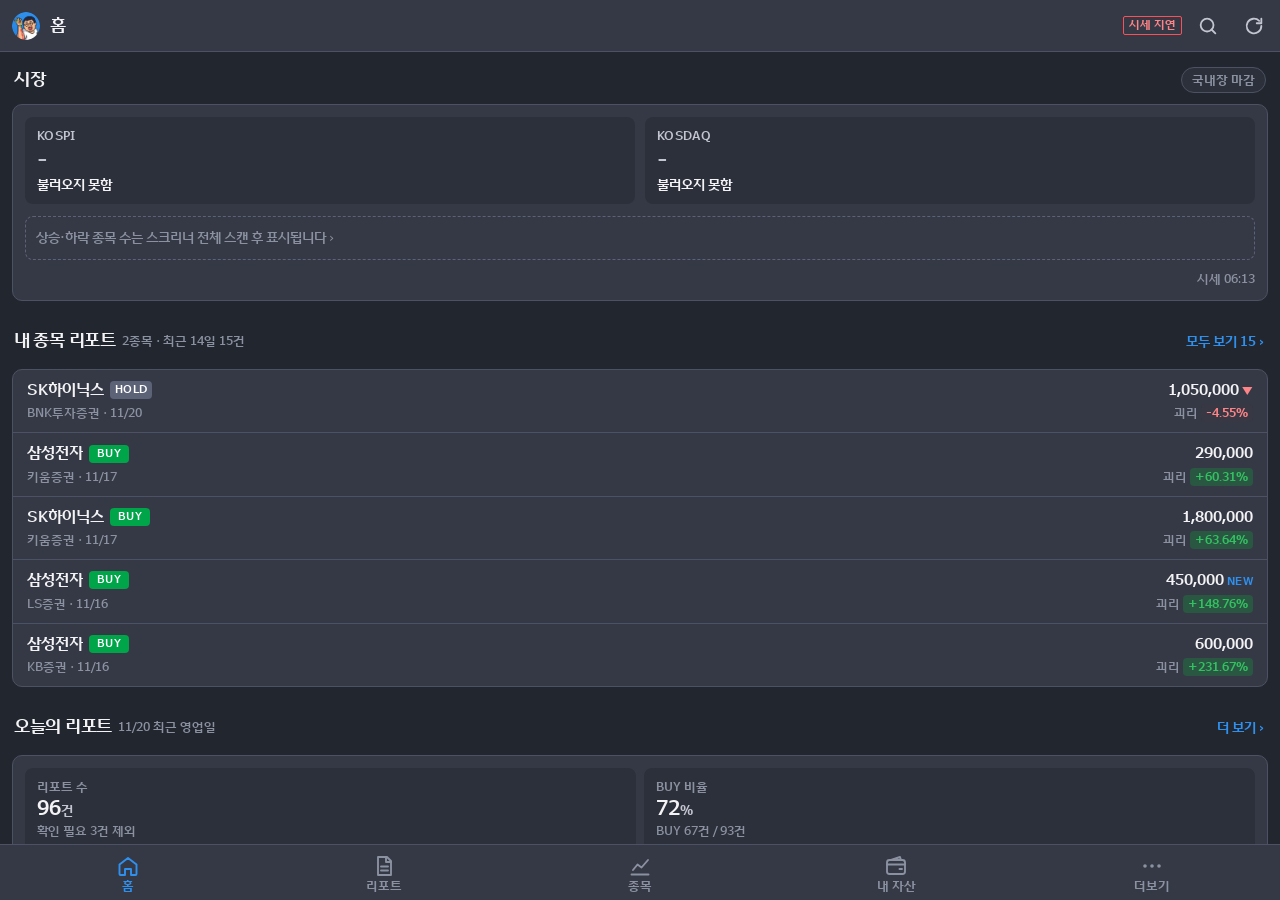
==== commit 5d75b507: "앱 버전: 화면 5개 폰 전용 UI, 통합 검증·마감 - 홈·리포트·종목·내 자산·더보기를 폰 화면에 맞춰 다시 구성 - 보이지 않는 화면은 갱신 때 그리지 않음, 오프라인에서 마" ====
--- a/m/index.html
+++ b/m/index.html
@@ -3,10 +3,15 @@
 <head>
 <meta charset="UTF-8">
 <!-- 앱 버전(폰 전용) — app/mobile/m_head.html. 설계: docs/MOBILE-APP-SPEC.md -->
-<meta name="viewport" content="width=device-width, initial-scale=1, viewport-fit=cover">
+<meta name="viewport" content="width=device-width, initial-scale=1, viewport-fit=cover, interactive-widget=resizes-content">
 <title>공도 투자 연구소</title>
-<meta name="theme-color" content="#22262F">
+<meta name="theme-color" content="#353945">
 <meta name="color-scheme" content="dark light">
+<script>/* 저장된 테마·등락 색을 첫 그리기 전에 (흰 화면 깜빡임·상태 줄 색 어긋남 방지). 값은 PC 버전과 같은 stockHelper.v1 */
+(function(){ try{ var s = JSON.parse(localStorage.getItem("stockHelper.v1") || "null"); if(!s) return;
+  var d = document.documentElement; if(s.theme === "light"){ d.setAttribute("data-theme", "light");
+  document.querySelector('meta[name="theme-color"]').setAttribute("content", "#FFFFFF"); }
+  if(s.settings && s.settings.cc) d.setAttribute("data-cc", s.settings.cc); }catch(e){} })();</script>
 <script>/* PWA 매니페스트(m/manifest.webmanifest) — file:// 에서는 CORS 오류만 내므로 http(s)에서만 연결 */
 (function(){ if(location.protocol === "file:") return;
   var l = document.createElement("link"); l.rel = "manifest"; l.href = "manifest.webmanifest"; document.head.appendChild(l); })();</script>
@@ -583,6 +588,9 @@
 .mbar-btn svg{width:22px;height:22px}
 .mbar-btn.busy svg{animation:sp .8s linear infinite}
 .mbar .qstat{margin-right:2px}
+.mbar-off{flex:none;margin-right:2px;padding:3px 8px;border-radius:10px;border:1px solid var(--line2);background:var(--panel2);
+  color:var(--tx2);font-size:12px;font-weight:700;white-space:nowrap}
+body.m-offline .mbar .qstat{display:none}
 .mbar.has-back .mbar-mark{display:none}
 
 #mScreens{flex:1;position:relative;min-height:0}
@@ -611,8 +619,8 @@
 /* ---------- 바텀 시트 ---------- */
 .msheet-back{position:fixed;inset:0;z-index:250;background:rgba(0,0,0,.55);opacity:0;transition:opacity .2s}
 .msheet-back.open{opacity:1}
-.msheet{position:fixed;left:0;right:0;bottom:0;z-index:251;display:flex;flex-direction:column;
-  max-height:88vh;max-height:88dvh;background:var(--panel);border-top:1px solid var(--line2);
+.msheet{position:fixed;left:0;right:0;bottom:var(--m-kb, 0px);z-index:251;display:flex;flex-direction:column;
+  max-height:88vh;max-height:calc(var(--m-vvh, 100dvh) * .9);background:var(--panel);border-top:1px solid var(--line2);
   border-radius:16px 16px 0 0;padding:0 var(--m-sar) var(--m-sab) var(--m-sal);
   transform:translateY(100%);transition:transform .22s ease;box-shadow:0 -8px 28px rgba(0,0,0,.45)}
 .msheet.open{transform:none}
@@ -624,12 +632,12 @@
 /* ---------- 공용 클래스 (화면 모듈이 쓴다) ---------- */
 .m-off{display:none !important}
 .m-seg{display:flex;gap:0;margin:0 0 10px;background:var(--panel2);border:1px solid var(--line);border-radius:var(--m-r);padding:3px}
-.m-seg button{flex:1;min-width:0;min-height:38px;border:0;border-radius:8px;background:none;color:var(--tx2);
+.m-seg button{flex:1;min-width:0;min-height:40px;border:0;border-radius:8px;background:none;color:var(--tx2);
   font-size:14px;font-weight:700;padding:0 6px;white-space:nowrap;overflow:hidden;text-overflow:ellipsis}
 .m-seg button.act{background:var(--link);color:#fff}
 .m-chips{display:flex;gap:6px;overflow-x:auto;scrollbar-width:none;padding:2px 0 8px;margin:0 0 4px}
 .m-chips::-webkit-scrollbar{display:none}
-.m-chips button{flex:none;min-height:36px;padding:0 14px;border-radius:18px;border:1px solid var(--line);background:var(--panel2);
+.m-chips button{flex:none;min-height:40px;padding:0 14px;border-radius:20px;border:1px solid var(--line);background:var(--panel2);
   color:var(--tx2);font-size:14px;font-weight:600;white-space:nowrap}
 .m-chips button.act{background:var(--link);border-color:var(--link);color:#fff}
 .m-card{background:var(--panel);border:1px solid var(--line);border-radius:var(--m-r);margin:0 0 10px;overflow:hidden}
@@ -646,6 +654,50 @@
 .m-row .m-chev{flex:none;color:var(--tx3);width:18px;height:18px}
 .m-empty{padding:28px 12px;text-align:center;color:var(--tx3);font-size:var(--m-fs2)}
 .m-num{font-variant-numeric:tabular-nums;font-feature-settings:"tnum"}
+
+/* 스위치 (설정·알림·"내 종목만" 등 켜기/끄기) — <input type=checkbox class="m-sw" role="switch">, 누르는 영역은 감싼 label 행 */
+input.m-sw{-webkit-appearance:none;appearance:none;flex:none;position:relative;width:50px;height:30px;margin:0;padding:0;
+  border-radius:15px;background:var(--line2);border:0;cursor:pointer;transition:background .18s}
+input.m-sw::before{content:"";position:absolute;top:3px;left:3px;width:24px;height:24px;border-radius:50%;
+  background:#fff;box-shadow:0 1px 3px rgba(0,0,0,.35);transition:transform .18s}
+input.m-sw:checked{background:var(--link)}
+input.m-sw:checked::before{transform:translateX(20px)}
+input.m-sw:disabled{opacity:.4}
+input.m-sw:focus-visible{outline:2px solid var(--link);outline-offset:2px}
+
+/* 버튼: 기본(테두리) · .pri(주 동작) · .danger(삭제 — 등락 색과 무관한 빨강) · .sm(줄 안 작은 버튼) · .m-wide(꽉 찬 폭) */
+.m-btn{display:inline-flex;align-items:center;justify-content:center;gap:6px;min-width:0;min-height:var(--m-tap);padding:0 16px;
+  border:1px solid var(--line2);border-radius:var(--m-r);background:var(--panel2);color:var(--tx);font-size:var(--m-fs);font-weight:700;
+  text-decoration:none;white-space:nowrap}
+.m-btn:active{filter:brightness(.92)}
+.m-btn.pri{background:var(--link);border-color:var(--link);color:#fff}
+.m-btn.danger{background:none;border-color:#E5484D;color:#E5484D}
+.m-btn.sm{min-height:40px;padding:0 12px;font-size:var(--m-fs2);border-radius:8px}
+.m-btn:disabled{opacity:.45}
+.m-btn svg{width:18px;height:18px}
+.m-btn.m-wide{display:flex;width:100%}
+/* 시트 아래에 붙는 동작 줄 (키보드가 올라와도 보인다) */
+.m-actbar{position:sticky;bottom:-16px;z-index:2;display:flex;gap:8px;margin:16px -16px -16px;padding:12px 16px;
+  background:var(--panel);border-top:1px solid var(--line)}
+.m-actbar .m-btn{flex:1;min-height:48px}
+.m-actbar .m-btn.pri{flex:2}
+/* 목록 끝 "더 보기" · "전체 보기" */
+.m-morebtn{display:flex;align-items:center;justify-content:center;gap:4px;width:100%;min-height:var(--m-tap);margin:0;padding:0 12px;
+  border:1px solid var(--line);border-radius:var(--m-r);background:var(--panel);color:var(--tx2);font-size:14px;font-weight:600;text-decoration:none}
+.m-morebtn:active{background:var(--panel2)}
+.m-morebtn span{color:var(--tx3)}
+/* 등락률: .m-pill(목록 오른쪽 채운 칩) · .m-updn(글 안의 옅은 칩). 색은 dirCls(up/down/flat) — 등락 색 설정을 따른다 */
+.m-pill{flex:none;display:inline-flex;align-items:center;justify-content:center;min-width:68px;min-height:30px;padding:0 6px;border-radius:6px;
+  font-size:var(--m-fs2);font-weight:700;color:#fff;background:var(--panel2);font-variant-numeric:tabular-nums}
+.m-pill.up{background:var(--up-bg);color:#fff}
+.m-pill.down{background:var(--down-bg);color:#fff}
+.m-pill.flat{color:var(--tx2)}
+.m-updn{display:inline-flex;align-items:center;min-height:24px;padding:0 8px;border-radius:12px;font-size:var(--m-fs2);font-weight:600;
+  background:var(--panel2);color:var(--tx2);font-variant-numeric:tabular-nums}
+.m-updn.up{background:color-mix(in srgb, var(--up) 16%, transparent);color:var(--up)}
+.m-updn.down{background:color-mix(in srgb, var(--down) 16%, transparent);color:var(--down)}
+/* 투자의견 배지 (모든 화면 같은 크기) */
+body.mapp .rbadge{flex:none;display:inline-block;min-width:40px;padding:0 5px;border-radius:4px;font-size:11px;line-height:18px;text-align:center}
 
 /* 종목 검색 시트 */
 .m-srch{position:relative;min-width:0;max-width:none}
@@ -690,7 +742,7 @@
 body.mapp .statgrid td{font-size:13px}
 body.mapp .rcard{padding:10px 10px 9px;font-size:14px}
 body.mapp .rcard .l3,body.mapp .rind,body.mapp .rsub{font-size:12px}
-body.mapp .rbadge,body.mapp .rmini{font-size:12px}
+body.mapp .rmini{font-size:12px}
 body.mapp .sumline,body.mapp .sccap,body.mapp .tgtsum{font-size:12px}
 body.mapp .malegend button{font-size:12px;padding:4px 8px}
 body.mapp .fcell .fk{font-size:12px}
@@ -706,12 +758,17 @@
 body.mapp .rpload{font-size:13px}
 
 /* PC 모달(설정·잔고 가져오기) → 아래에서 올라오는 시트 모양 */
-body.mapp .mask{align-items:flex-end;padding:0;z-index:240}
-body.mapp .modal{max-width:none !important;width:100%;border-radius:16px 16px 0 0;max-height:90vh;max-height:90dvh;overflow-y:auto;
+body.mapp .mask{align-items:flex-end;padding:0 0 var(--m-kb, 0px);z-index:240}
+body.mapp .modal{max-width:none !important;width:100%;border-radius:16px 16px 0 0;max-height:90vh;max-height:calc(var(--m-vvh, 100dvh) * .9);overflow-y:auto;
   padding-bottom:var(--m-sab)}
 body.mapp .modal h3{font-size:16px;padding:6px 4px 6px 16px;min-height:52px}
 body.mapp .modal h3 button{width:var(--m-tap);height:var(--m-tap);font-size:24px}
-body.mapp .modal .ft .btn{min-height:42px;padding:0 18px;font-size:14px}
+body.mapp .modal .ft .btn{min-height:44px;padding:0 18px;font-size:14px}
+/* 저장·취소 줄은 모달 아래에 붙여 둔다 (화상 키보드가 올라와도 보이게) */
+body.mapp .modal .ft{position:sticky;bottom:0;z-index:2;background:var(--panel);border-top:1px solid var(--line)}
+/* 시트·모달 안 입력: 스크롤로 드러낼 때 아래 동작 줄 높이만큼 띄운다 */
+.msheet input,.msheet select,.msheet textarea,body.mapp .modal input,body.mapp .modal select,body.mapp .modal textarea{
+  scroll-margin-top:12px;scroll-margin-bottom:84px}
 
 /* 토스트는 탭 바 위 가운데 */
 body.mapp #toasts{left:calc(12px + var(--m-sal));right:calc(12px + var(--m-sar));bottom:calc(var(--m-tab) + var(--m-sab) + 10px);
@@ -722,40 +779,909 @@
 /* ===== 화면별 CSS (app/mobile/m_<화면>.css, 빌드가 넣는다) ===== */
 /* ---- m_home.css ---- */
 /* 홈 화면 — 모든 규칙은 #m-home 아래로 한정한다 */
-#m-home .m-fold>:not(.ptitle){display:none !important}
-#m-home .m-fold .ptitle .sp>:not(.m-foldbtn){display:none}
-#m-home .ovw{gap:12px 18px}
-#m-home .ovi{min-width:120px}
-#m-home #mkKr{margin-left:auto;font-size:12px;padding:2px 8px}
-#m-home .tmap{height:380px}
-#m-home #calFrame{height:460px !important}
-#m-home .newsbox,#m-home .dcbox{max-height:none}
+/* PC 패널: 숨긴 채 id 만 유지 (내용은 폰 렌더러가 그린다) */
+#m-home .mh-desk{display:none !important}
+#m-home #myRepPanel{background:none;border:0;border-radius:0;margin:0;padding:0;box-shadow:none}
+#m-home #myRepPanel>.ptitle,#m-home #myRep{display:none}
+
+/* ---------- 구역 · 머리 ---------- */
+#m-home .mh-sec{margin:0 0 18px}
+#m-home .mh-hd{display:flex;align-items:center;gap:6px;min-height:36px;margin:0 2px 6px;min-width:0}
+#m-home .mh-hd h2{margin:0;font-size:17px;font-weight:700;letter-spacing:-.3px;color:var(--tx);white-space:nowrap}
+#m-home .mh-hd .sub{flex:1;min-width:0;font-size:var(--m-fs3);color:var(--tx3);white-space:nowrap;overflow:hidden;text-overflow:ellipsis}
+#m-home .mh-hd .nbadge{flex:none;margin-left:0;font-size:11px;line-height:18px;min-width:18px;text-align:center}
+#m-home .mh-act{flex:none;margin-left:auto;min-height:var(--m-tap);padding:0 2px 0 10px;border:0;background:none;
+  color:var(--link);font-size:var(--m-fs2);font-weight:600;white-space:nowrap}
+#m-home .mh-act::after{content:" ›"}
+#m-home .mh-subh{font-size:var(--m-fs2);font-weight:700;color:var(--tx2);margin:14px 2px 6px}
+#m-home .mh-subh span{color:var(--tx3);font-weight:600;margin-left:2px}
+#m-home .mh-pad{padding:12px}
+#m-home .mh-pad .m-list{margin:0;border-radius:8px}
+
+/* 불러오는 중 · 비어 있음 */
+#m-home .mh-sk{display:block;height:14px;border-radius:5px;background:linear-gradient(90deg,var(--panel2) 25%,var(--line) 50%,var(--panel2) 75%);
+  background-size:300% 100%;animation:mhsk 1.3s ease-in-out infinite}
+#m-home .mh-sk.sm{height:11px;width:55%;margin-top:6px}
+#m-home .mh-sk.lg{height:24px;width:80%;margin:6px 0 4px}
+@keyframes mhsk{0%{background-position:100% 0}100%{background-position:0 0}}
+#m-home .mh-skel{background:var(--panel);border:1px solid var(--line);border-radius:var(--m-r);overflow:hidden}
+#m-home .mh-pad .mh-skel{margin-top:12px;border-radius:8px}
+#m-home .mh-skrow{min-height:56px;padding:12px 14px;border-bottom:1px solid var(--line)}
+#m-home .mh-skrow:last-child{border-bottom:0}
+#m-home .mh-empty{background:var(--panel);border:1px solid var(--line);border-radius:var(--m-r);padding:22px 16px;text-align:center}
+#m-home .mh-pad .mh-empty{border:0;padding:14px 4px 4px}
+#m-home .mh-empty p{margin:0;color:var(--tx3);font-size:var(--m-fs2);line-height:1.55;word-break:keep-all}
+#m-home .mh-btn{margin-top:12px}
+#m-home .mh-more{margin-top:-4px}
+#m-home .mh-empty+.mh-more{margin-top:6px}
+#m-home .stalebadge{font-size:11px}
+
+/* ---------- 1. 시장 카드 ---------- */
+#m-home #mkKr{flex:none;margin-left:auto;font-size:12px;line-height:1;padding:6px 10px;border-radius:14px}
+#m-home .mh-mkt{padding:12px}
+#m-home .mh-idx{display:grid;grid-template-columns:1fr 1fr;gap:10px}
+#m-home .mh-tile{min-width:0;padding:10px 12px;border-radius:8px;background:var(--panel2)}
+#m-home .mh-tile .k{font-size:var(--m-fs3);font-weight:700;color:var(--tx2);letter-spacing:.3px}
+#m-home .mh-tile .v{font-size:22px;font-weight:700;letter-spacing:-.5px;line-height:1.25;margin-top:2px;white-space:nowrap}
+#m-home .mh-tile .c{font-size:var(--m-fs2);font-weight:600;white-space:nowrap;overflow:hidden;text-overflow:ellipsis}
+#m-home .mh-tile .c span{margin-left:2px}
+#m-home .mh-breadth{margin-top:12px}
+#m-home .mh-glab{display:flex;justify-content:space-between;font-size:var(--m-fs2);margin-bottom:6px}
+#m-home .mh-glab b{font-weight:700}
+#m-home .mh-gbar{display:flex;height:8px;border-radius:4px;overflow:hidden;background:var(--panel2)}
+#m-home .mh-gbar i{display:block;height:100%}
+#m-home .mh-gbar .gu{background:var(--up-bg)}
+#m-home .mh-gbar .gf{background:var(--tx3);opacity:.6}
+#m-home .mh-gbar .gd{background:var(--down-bg)}
+#m-home .mh-link{display:block;width:100%;min-height:var(--m-tap);padding:8px 10px;border:1px dashed var(--line2);border-radius:8px;
+  background:none;color:var(--tx3);font-size:var(--m-fs2);text-align:left;line-height:1.4}
+#m-home .mh-note{display:flex;gap:8px;margin-top:10px;font-size:var(--m-fs3);color:var(--tx3);min-width:0}
+#m-home .mh-note .l{flex:1;min-width:0;white-space:nowrap;overflow:hidden;text-overflow:ellipsis}
+#m-home .mh-note .r{flex:none}
+
+/* ---------- 2·3. 리포트 행 (2줄) ---------- */
+#m-home .mh-rep{flex-direction:column;align-items:stretch;gap:4px;padding:10px 14px;min-height:60px}
+#m-home .mh-l1,#m-home .mh-l2{display:flex;align-items:center;gap:6px;min-width:0}
+#m-home .mh-l1 .nm{flex:0 1 auto;min-width:0;font-weight:700;white-space:nowrap;overflow:hidden;text-overflow:ellipsis}
+#m-home .mh-l1 .mrdot{flex:none;font-size:10px;line-height:16px;padding:0 4px;margin-left:0}
+#m-home .mh-l1 .tg{flex:none;margin-left:auto;font-size:var(--m-fs);white-space:nowrap}
+#m-home .mh-l1 .tg b{font-weight:700}
+#m-home .mh-l1 .tgt{font-size:11px;margin-left:3px}
+#m-home .mh-l2 .s{flex:1;min-width:0;font-size:var(--m-fs3);color:var(--tx3);white-space:nowrap;overflow:hidden;text-overflow:ellipsis}
+#m-home .mh-l2 .gp{flex:none;font-size:var(--m-fs3);color:var(--tx3);white-space:nowrap}
+#m-home .mh-l2 .gapv{min-width:0;font-size:var(--m-fs3);padding:1px 5px;border-radius:4px}
+
+/* 오늘의 리포트 2×2 */
+#m-home .mh-stats{display:grid;grid-template-columns:1fr 1fr;gap:8px}
+#m-home .mh-stat{min-width:0;padding:10px 12px;border-radius:8px;background:var(--panel2)}
+#m-home .mh-stat .k{font-size:var(--m-fs3);color:var(--tx3);font-weight:600;white-space:nowrap;overflow:hidden;text-overflow:ellipsis}
+#m-home .mh-stat .v{font-size:20px;font-weight:700;letter-spacing:-.4px;line-height:1.3;white-space:nowrap}
+#m-home .mh-stat .v small{font-size:13px;font-weight:600;margin-left:1px;color:var(--tx2)}
+#m-home .mh-stat .c{font-size:var(--m-fs3);color:var(--tx3);white-space:nowrap;overflow:hidden;text-overflow:ellipsis}
+
+/* ---------- 4. 시장 움직임 ---------- */
+#m-home .mh-mv{gap:8px;padding:8px 12px 8px 10px}
+#m-home .mh-mv .rk{flex:none;width:20px;text-align:center;font-size:var(--m-fs2);font-weight:700;color:var(--tx3)}
+#m-home .mh-mv .nm{display:block;font-weight:600;white-space:nowrap;overflow:hidden;text-overflow:ellipsis}
+#m-home .mh-mv .m-row-s{margin-top:1px}
+#m-home .mh-mv .pr{flex:none;font-size:var(--m-fs);font-weight:600;text-align:right}
+/* ---------- 5. 업종 등락 ---------- */
+#m-home .mh-secrow{gap:10px}
+#m-home .mh-secrow .nm{display:block;font-weight:600;font-size:14px;white-space:nowrap;overflow:hidden;text-overflow:ellipsis}
+#m-home .mh-secrow .m-row-s{margin-top:1px}
+#m-home .mh-bar{flex:none;position:relative;width:32%;height:10px;border-radius:5px;background:var(--panel2)}
+#m-home .mh-bar i{position:absolute;top:0;bottom:0;display:block}
+#m-home .mh-bar i.pu{background:var(--up-bg);border-radius:0 5px 5px 0}
+#m-home .mh-bar i.pd{background:var(--down-bg);border-radius:5px 0 0 5px}
+#m-home .mh-bar b{position:absolute;left:50%;top:-3px;bottom:-3px;width:1px;background:var(--line2)}
+#m-home .mh-secrow .pv{flex:none;width:64px;text-align:right;font-weight:700;font-size:14px}
+
+/* ---------- 6. 뉴스 · 공시 ---------- */
+#m-home .mh-feed{align-items:flex-start;padding:11px 14px;min-height:60px}
+#m-home .mh-feed .tt{display:-webkit-box;-webkit-line-clamp:2;-webkit-box-orient:vertical;overflow:hidden;
+  font-size:var(--m-fs);line-height:1.4;color:var(--tx);word-break:keep-all;overflow-wrap:anywhere}
+#m-home .mh-feed .m-row-s{white-space:nowrap;overflow:hidden;text-overflow:ellipsis}
+#m-home .mh-feed .m-row-s b{font-weight:600;color:var(--tx2)}
+#m-home .mh-feed:visited .tt{color:var(--tx2)}
+#m-home .mh-feed.mine{box-shadow:inset 3px 0 0 var(--link)}
+#m-home .mh-dcbar{display:flex;align-items:center;gap:8px;margin:0 0 6px;min-width:0}
+#m-home #dcTypes{flex:1;min-width:0;flex-wrap:nowrap;margin:0;padding:2px 18px 6px 0;
+  -webkit-mask-image:linear-gradient(90deg,#000 calc(100% - 22px),transparent);mask-image:linear-gradient(90deg,#000 calc(100% - 22px),transparent)}
+#m-home #dcTypes button{flex:none;min-height:40px;padding:0 13px;border-radius:20px;font-size:13px;white-space:nowrap}
+#m-home .mh-mine{flex:none;display:flex;align-items:center;gap:8px;min-height:var(--m-tap);padding:0 2px 4px 4px;
+  font-size:13px;color:var(--tx2);white-space:nowrap;cursor:pointer}
+
+/* ---------- 7. 접는 구역 ---------- */
+#m-home .mh-foldhd{display:flex;align-items:center;gap:8px;width:100%;min-height:52px;padding:0 12px 0 14px;
+  border:1px solid var(--line);border-radius:var(--m-r);background:var(--panel);color:var(--tx);text-align:left}
+#m-home .mh-foldhd:active{background:var(--panel2)}
+#m-home .mh-foldhd .t{font-size:15px;font-weight:700;white-space:nowrap}
+#m-home .mh-foldhd .s{flex:1;min-width:0;font-size:var(--m-fs3);color:var(--tx3);white-space:nowrap;overflow:hidden;text-overflow:ellipsis}
+#m-home .mh-foldhd svg{flex:none;width:20px;height:20px;color:var(--tx3);transition:transform .18s}
+#m-home .mh-fold.open .mh-foldhd{border-radius:var(--m-r) var(--m-r) 0 0;border-bottom-color:transparent}
+#m-home .mh-fold.open .mh-foldhd svg{transform:rotate(180deg)}
+#m-home .mh-foldbd{display:none;margin:0;border-top:0;border-radius:0 0 var(--m-r) var(--m-r)}
+#m-home .mh-fold.open .mh-foldbd{display:block}
+/* 시가총액 지도: PC 패널을 카드 안에 펼친다 */
+#m-home .mh-tmapp{margin:0;border:0;border-radius:0;background:none}
+#m-home .mh-tmapp>.ptitle{display:flex;flex-wrap:wrap;align-items:center;gap:6px 8px;padding:4px 12px 10px;font-size:12px;color:var(--tx3);font-weight:400}
+#m-home .mh-tmapp>.ptitle>.sub{font-size:12px}
+#m-home .mh-tmapp>.ptitle .sp{flex:1 1 100%;display:flex;flex-wrap:wrap;align-items:center;gap:8px;margin:0}
+#m-home .mh-tmapp #segTmap button{min-height:40px;padding:0 14px}
+#m-home .mh-tmapp .tlegend{order:3;flex:1 1 100%;justify-content:center}
+#m-home .mh-tmapp #tmapReload{min-height:40px;min-width:44px;margin-left:auto}
+#m-home .mh-tmapp .tmap{height:min(132vw, 600px);border-radius:0 0 var(--m-r) var(--m-r)}
+#m-home .mh-tmapp .tsec>.sl{font-size:10px}
+#m-home .mh-tmapp .tile:hover{outline:0}
+#m-home .mh-tmapp .tile:active{outline:2px solid #fff;outline-offset:-2px;z-index:5}
+/* 경제 캘린더 */
+#m-home #calWrap{position:relative;border-top:0 !important}
+#m-home #calWrap::before{content:"경제 캘린더를 불러오는 중…";position:absolute;left:0;right:0;top:40px;text-align:center;
+  color:var(--tx3);font-size:var(--m-fs2)}
+#m-home #calFrame{position:relative}
+#m-home #calFrame{height:520px !important}
+
+/* 타일 상세 시트: 시트는 #mSheetHost 에 떠서 #m-home 밖이다 — 홈 전용 시트 클래스(.mh-sheet)로 한정 */
+.msheet.mh-sheet .mh-tsh{display:flex;align-items:baseline;gap:8px;font-size:18px}
+.msheet.mh-sheet .mh-tsh span{font-size:13px;color:var(--tx3)}
+.msheet.mh-sheet .mh-tsp{font-size:16px;font-weight:700;margin:4px 0 10px}
+.msheet.mh-sheet .mh-kv{display:flex;justify-content:space-between;gap:12px;min-height:40px;align-items:center;
+  border-top:1px solid var(--line);font-size:14px}
+.msheet.mh-sheet .mh-kv span:first-child{color:var(--tx3)}
 /* ---- m_reports.css ---- */
-/* 리포트 화면 — 모든 규칙은 #m-reports 아래로 한정한다 */
-#m-reports .ptitle .sp{margin-left:0}
-#m-reports #rpTablePanel>.ptitle .seg,#m-reports .rpvseg{width:100%}
-#m-reports .tmap{height:420px}
+/* 리포트 화면 — 모든 규칙은 #m-reports 아래(시트는 .mrp-sheet 아래)로 한정한다 */
+#m-reports{padding-top:0}
+
+/* ---------- 위 고정 영역: 하위 뷰 칩 · 기간/필터 · 걸린 필터 · 부분 적재 안내 ---------- */
+#m-reports .mrp-top{position:sticky;top:0;z-index:20;
+  margin:0 calc(-1 * (var(--m-gut) + var(--m-sar))) 10px calc(-1 * (var(--m-gut) + var(--m-sal)));
+  padding:2px calc(var(--m-gut) + var(--m-sar)) 8px calc(var(--m-gut) + var(--m-sal));
+  background:var(--bg);border-bottom:1px solid var(--line)}
+#m-reports .mrp-views,#m-reports .mrp-act{overflow-x:auto;scrollbar-width:none;overscroll-behavior-x:contain;
+  margin:0 calc(-1 * var(--m-gut));padding:0 var(--m-gut)}
+#m-reports .mrp-views::-webkit-scrollbar,#m-reports .mrp-act::-webkit-scrollbar{display:none}
+#m-reports #rpViewSeg{display:flex;flex-wrap:nowrap;gap:6px;width:max-content;background:none;border:0;border-radius:0;overflow:visible}
+
+/* 알약 모양 버튼: 누르는 영역은 44px, 보이는 알약은 ::before */
+#m-reports #rpViewSeg button,#m-reports .mrp-chip,#m-reports .mrp-sort button{position:relative;z-index:0;flex:none;
+  height:var(--m-tap);min-height:0;padding:0 14px;border:0;border-radius:0;background:none;color:var(--tx2);
+  font-size:14px;font-weight:600;white-space:nowrap}
+#m-reports #rpViewSeg button::before,#m-reports .mrp-chip::before,#m-reports .mrp-sort button::before{content:"";position:absolute;
+  z-index:-1;left:0;right:0;top:5px;bottom:5px;border-radius:17px;background:var(--panel2);border:1px solid var(--line)}
+#m-reports #rpViewSeg button.act{color:#fff;background:none}
+#m-reports #rpViewSeg button.act::before{background:var(--link);border-color:var(--link)}
+
+/* 둘째 줄: 뷰마다 하나 (기간 / 산업 기간 / 성적표 단위) + 필터 버튼 */
+#m-reports .mrp-r2{display:flex;align-items:center;gap:8px;margin-top:2px}
+#m-reports .mrp-r2l{flex:1;min-width:0}
+#m-reports #rpPeriod,#m-reports #indPeriod,#m-reports #scMode{display:none}
+#m-reports:not([data-v="industry"]):not([data-v="score"]) #rpPeriod,
+#m-reports[data-v="industry"] #indPeriod,#m-reports[data-v="score"] #scMode{display:flex}
+#m-reports .mrp-r2l .seg{flex-wrap:nowrap;width:100%;height:var(--m-tap);padding:0;background:var(--panel2);
+  border:1px solid var(--line);border-radius:var(--m-r);overflow:hidden}
+#m-reports .mrp-r2l .seg button{position:relative;z-index:0;flex:1 1 0;min-width:0;height:100%;min-height:0;padding:0 2px;
+  border:0;border-radius:0;background:none;color:var(--tx3);font-size:14px;font-weight:600;white-space:nowrap}
+#m-reports .mrp-r2l .seg button.act{background:none;color:var(--tx);font-weight:700}
+#m-reports .mrp-r2l .seg button.act::before{content:"";position:absolute;z-index:-1;inset:3px;border-radius:7px;
+  background:var(--panel);box-shadow:0 1px 3px rgba(0,0,0,.28)}
+#m-reports .mrp-fbtn{flex:none;display:flex;align-items:center;gap:5px;height:var(--m-tap);padding:0 12px;
+  border:1px solid var(--line);border-radius:var(--m-r);background:var(--panel2);color:var(--tx);font-size:14px;font-weight:700}
+#m-reports .mrp-fbtn svg{width:18px;height:18px;flex:none}
+#m-reports .mrp-fbtn.on{border-color:var(--link);color:var(--link)}
+#m-reports .mrp-badge{min-width:20px;height:20px;padding:0 6px;border-radius:10px;background:var(--link);color:#fff;
+  font-size:12px;line-height:20px;text-align:center;font-variant-numeric:tabular-nums}
+
+/* 걸린 필터 칩 (× 로 해제) */
+#m-reports .mrp-act{display:flex;gap:6px;margin-top:2px;margin-bottom:-4px}
+#m-reports .mrp-chip{display:flex;align-items:center;gap:4px;padding:0 10px 0 12px;font-size:13px;color:var(--tx)}
+#m-reports .mrp-chip::before{top:7px;bottom:7px;border-color:var(--link);background:transparent}
+#m-reports .mrp-chip span{max-width:150px;overflow:hidden;text-overflow:ellipsis}
+#m-reports .mrp-chip i{font-style:normal;font-size:16px;line-height:1;color:var(--tx3)}
+#m-reports .mrp-chip.mrp-clr{color:var(--tx3)}
+#m-reports .mrp-chip.mrp-clr::before{border-color:var(--line)}
+
+/* 부분 적재 안내: 한 줄 (위 고정 영역 안이라 목록을 내려도 보인다) */
+#m-reports .mrp-top .rpload{display:flex;align-items:center;gap:8px;margin:6px 0 0;padding:4px 4px 4px 10px;min-height:36px;
+  border-radius:8px;font-size:12px;line-height:1.4}
+#m-reports .mrp-top .rpload .mrp-ln{flex:1;min-width:0}
+#m-reports .mrp-top .rpload .spin{flex:none;margin-right:0}
+#m-reports .mrp-top .rpload .btn{flex:none;min-height:32px}
+
+/* ---------- 개요: 한 줄 요약 → 펼침 ---------- */
+#m-reports .mrp-ov{background:var(--panel);border:1px solid var(--line);border-radius:var(--m-r);margin:0 0 10px}
+#m-reports[data-v="score"] .mrp-ov,#m-reports[data-v="industry"] .mrp-ov{display:none}
+#m-reports .mrp-ovb{display:flex;align-items:center;gap:6px;width:100%;min-height:48px;padding:7px 8px 7px 14px;
+  background:none;border:0;color:var(--tx2);font-size:13px;line-height:1.5;text-align:left}
+#m-reports .mrp-ovl{flex:1;min-width:0;display:flex;flex-wrap:wrap}
+#m-reports .mrp-ovs{white-space:nowrap}
+#m-reports .mrp-ovs:not(:last-child)::after{content:"·";margin:0 6px;color:var(--tx3)}
+#m-reports #rpFilterPanel{display:none}
+#m-reports .mrp-ovs b{font-weight:700;font-variant-numeric:tabular-nums}
+#m-reports .mrp-ovs b:not([class]){color:var(--tx)}
+#m-reports .mrp-acc{transition:transform .18s}
+#m-reports .mrp-ov.open .mrp-ovb .mrp-acc{transform:rotate(180deg)}
+#m-reports .mrp-ov:not(.open)>.pbody,#m-reports .mrp-ov:not(.open)>.ptitle{display:none}
+#m-reports .mrp-ov>.pbody{border-top:1px solid var(--line);padding:12px 14px 8px}
+#m-reports #rpStats{display:grid;align-items:start;grid-template-columns:repeat(4,minmax(0,1fr));gap:12px 8px}
+#m-reports #rpStats .ovi{min-width:0}
+#m-reports #rpStats .ovi .v{font-size:18px;font-variant-numeric:tabular-nums}
+#m-reports #rpStats .ovi .c{color:var(--tx3);white-space:nowrap;overflow:hidden;text-overflow:ellipsis}
+#m-reports #rpStats .ovi:first-child .c{white-space:normal}
+#m-reports .mrp-ov>.ptitle{display:block;height:auto;min-height:0;padding:4px 14px 12px;border:0;font-size:0;font-weight:400}
+#m-reports .mrp-ov>.ptitle>*{display:block;font-size:12px;line-height:1.6;color:var(--tx3)}
+#m-reports .mrp-ov>.ptitle .sp{margin:2px 0 0}
+#m-reports .mrp-ov>.ptitle .sub .src{margin-left:0;display:block;font-size:12px;white-space:normal}
+
+/* ---------- 목록 패널: 패널 틀을 걷고 카드만 ---------- */
+#m-reports #rpTablePanel,#m-reports #rpIndPanel,#m-reports #rpScorePanel,#m-reports #rpHeatPanel{background:none;border:0;margin:0}
+#m-reports .panel .rpvseg{display:none}
+#m-reports #rpTablePanel>.ptitle,#m-reports #rpIndPanel>.ptitle,#m-reports #rpScorePanel>.ptitle{display:flex;height:auto;min-height:0;
+  padding:0 2px 6px;border:0;font-size:0}
+#m-reports #rpTablePanel>.ptitle>*,#m-reports #rpIndPanel>.ptitle>*,#m-reports #rpScorePanel>.ptitle>*{font-size:12px}
+#m-reports #rpTablePanel>.ptitle .sp{margin:0}
+#m-reports #rpTableTitle{display:none}
+#m-reports #rpCount2,#m-reports #indCount,#m-reports #scSub{color:var(--tx3);font-size:12px;font-variant-numeric:tabular-nums}
+#m-reports #rpIndPanel>.pbody{display:none}
+#m-reports #rpIndPanel .rpload{margin:0 0 8px;font-size:12px}
+#m-reports .empty{padding:36px 12px;font-size:14px;background:var(--panel);border:1px solid var(--line);border-radius:var(--m-r)}
+#m-reports .empty .btn{min-height:36px;margin-top:6px}
+
+/* 카드 (리포트 · 목표가 변경 · 산업·시황) */
+#m-reports .rcards{gap:8px}
+#m-reports .rcard{background:var(--panel);border:1px solid var(--line);border-radius:var(--m-r);padding:11px 12px 10px;font-size:14px}
+#m-reports .rcard.hs:active{background:var(--panel2)}
+#m-reports .rcard .l1{flex-wrap:wrap;align-items:center;gap:0 10px;min-height:40px;margin-top:-6px}
+#m-reports .rcard .l1 .nm{flex:1 0 auto;max-width:100%;display:flex;align-items:center;gap:6px;min-width:0;overflow:hidden;white-space:nowrap;font-size:13px}
+#m-reports .rcard .l1 .tk{min-width:0;overflow:hidden;text-overflow:ellipsis;font-size:16px;font-weight:700;color:var(--tx);
+  line-height:40px;letter-spacing:-.2px;min-width:44px}
+#m-reports .rcard .l1 .v{flex:0 0 auto;margin-left:auto;white-space:nowrap;text-align:right;font-size:14px;line-height:1.35;
+  font-variant-numeric:tabular-nums}
+#m-reports .rcard .l1 .v .tgt{font-size:11px}
+#m-reports .rcard .l2{margin-top:-2px;font-size:14px;line-height:1.45;color:var(--tx);
+  display:-webkit-box;-webkit-line-clamp:2;-webkit-box-orient:vertical;overflow:hidden}
+#m-reports .rcard .l2 .rtitle{color:var(--tx)}
+#m-reports .rcard .l3{margin-top:6px;display:flex;align-items:center;flex-wrap:wrap;gap:2px 0;font-size:12px;line-height:1.4;color:var(--tx3)}
+#m-reports .rcard .l3 .dot{font-style:normal;margin:0 5px;color:var(--line2)}
+#m-reports .rcard .l3 .br{color:var(--tx2);font-weight:600}
+#m-reports .rcard .l3 .tags{display:inline-flex;gap:4px;margin-right:6px}
+#m-reports .rcard .l3 .tags>span{margin-left:0;font-size:11px;padding:1px 5px}
+#m-reports .rcard .l3 .end{margin-left:auto;display:flex;align-items:center;gap:6px;padding-left:8px}
+#m-reports .rcard .l3 .rsrc{font-size:12px;color:var(--tx3)}
+#m-reports .mrp-pdf{display:inline-flex;align-items:center;min-height:40px;padding:0 9px;border:1px solid var(--line2);border-radius:6px;
+  font-size:12px;font-weight:700;color:var(--tx2);text-decoration:none}
+#m-reports .rcard .l3 .tg{margin-left:0;display:inline-flex;align-items:center;gap:2px;min-height:36px;padding:0 2px 0 6px;
+  color:var(--link);font-weight:600}
+#m-reports .rcard .l3 .tg svg{width:14px;height:14px}
+#m-reports .rcard .sum{margin-top:8px;padding:10px 12px;border-radius:8px;font-size:13px;line-height:1.7;color:var(--tx2)}
+#m-reports .rcard .sum .btn{min-height:32px}
+#m-reports #indCards .rcard .l1 .nm{font-size:13px;color:var(--tx2)}
+#m-reports #indCards .ikind{font-size:12px;padding:1px 6px;border-radius:4px}
+#m-reports #indCards .rcard .l1 .v{font-size:12px;color:var(--tx3)}
+#m-reports #indCards .rcard .l3{display:block}
+#m-reports .rpdf{padding:2px 7px;font-size:12px;border-radius:4px;vertical-align:1px}
+#m-reports .rcmore{padding:4px 0 8px;background:none}
+/* PC "더 보기"(#rpMore·#indMore)도 공용 .m-morebtn 과 같은 모양 */
+#m-reports #rpMore,#m-reports #indMore{display:flex;align-items:center;justify-content:center;width:100%;min-height:var(--m-tap);
+  border:1px solid var(--line);border-radius:var(--m-r);background:var(--panel);color:var(--tx2);font-size:14px;font-weight:600}
+#m-reports .mrp-more{margin-top:8px}
+
+/* 목표가 변경 요약 */
+#m-reports .rchgsum{margin:0 0 8px;padding:10px 12px;background:var(--panel);border:1px solid var(--line);border-radius:var(--m-r);font-size:13px}
+#m-reports .rchgsum .cnt{gap:4px 14px;margin-bottom:8px}
+#m-reports .rchgsum .cnt .flat{font-size:12px;color:var(--tx3)}
+#m-reports .rchgsum .tops{gap:8px}
+#m-reports .rchgsum .tops .k{font-size:12px}
+#m-reports .rchgsum .ti{font-size:13px;line-height:1.9}
+#m-reports .rchgsum .ti .tk{color:var(--tx);font-weight:600;display:inline-block;padding:10px 0;margin:-10px 0}
+
+/* ---------- 종목별 · 업종별 · 성적표 (폰 행) ---------- */
+#m-reports #rpTablePanel .tbw{display:none}
+#m-reports .mrp-alt{display:none}
+#m-reports[data-v="stocks"] #mrpAlt,#m-reports[data-v="sectors"] #mrpAlt,#m-reports[data-v="score"] #mrpScore{display:block}
+#m-reports .mrp-list{background:var(--panel);border:1px solid var(--line);border-radius:var(--m-r);overflow:hidden}
+#m-reports .mrp-st,#m-reports .mrp-sec-h,#m-reports .mrp-sec-i{display:flex;align-items:center;gap:10px;width:100%;min-height:60px;
+  padding:8px 6px 8px 14px;border:0;border-bottom:1px solid var(--line);background:none;color:var(--tx);text-align:left;font-size:14px}
+#m-reports .mrp-st:last-child,#m-reports .mrp-sec-i:last-child{border-bottom:0}
+#m-reports .mrp-st:active,#m-reports .mrp-sec-h:active,#m-reports .mrp-sec-i:active,#m-reports .mrp-sc:active{background:var(--panel2)}
+#m-reports .mrp-st-l{flex:1;min-width:0;display:flex;flex-direction:column;align-items:flex-start}
+#m-reports .mrp-st-l .tk,#m-reports .mrp-st-l .nm{max-width:100%;overflow:hidden;text-overflow:ellipsis;white-space:nowrap;
+  font-size:15px;font-weight:700;color:var(--tx);line-height:1.45}
+#m-reports .mrp-st-l .tk{padding:9px 0;margin:-9px 0;min-width:44px}
+#m-reports .mrp-sub{display:block;max-width:100%;overflow:hidden;text-overflow:ellipsis;white-space:nowrap;
+  font-size:12px;line-height:1.5;color:var(--tx3);font-weight:400;font-variant-numeric:tabular-nums}
+#m-reports .mrp-sub b{color:var(--tx2);font-weight:700}
+#m-reports .mrp-sub.in{display:inline}
+#m-reports .mrp-st-r{flex:none;display:flex;flex-direction:column;align-items:flex-end;font-size:14px;line-height:1.45}
+#m-reports .mrp-st-r .tv{font-weight:600}
+#m-reports .mrp-st-r .gv{font-size:13px;font-weight:700}
+#m-reports .mrp-st-r .k{font-size:12px;color:var(--tx3)}
+#m-reports .m-chev{flex:none;width:18px;height:18px;color:var(--tx3)}
+#m-reports .mrp-foot{margin:8px 4px 4px;font-size:12px;line-height:1.5;color:var(--tx3)}
+
+#m-reports .mrp-sort{display:flex;align-items:center;gap:4px;margin:-6px 0 4px}
+#m-reports .mrp-sortl{flex:1;min-width:0;display:flex;overflow-x:auto;scrollbar-width:none}
+#m-reports .mrp-sortl::-webkit-scrollbar{display:none}
+#m-reports .mrp-sort button{padding:0 11px;font-size:13px;color:var(--tx3)}
+#m-reports .mrp-sort button::before{background:transparent;border-color:transparent}
+#m-reports .mrp-sort button.act{color:var(--tx);font-weight:700}
+#m-reports .mrp-sort button.act::before{background:var(--panel2);border-color:var(--line)}
+#m-reports .mrp-info{flex:none;width:var(--m-tap);height:var(--m-tap);border:0;background:none;color:var(--tx2);font-size:18px}
+
+#m-reports .mrp-secs{display:flex;flex-direction:column;gap:8px}
+#m-reports .mrp-sec{background:var(--panel);border:1px solid var(--line);border-radius:var(--m-r);overflow:hidden}
+#m-reports .mrp-sec-h{border-bottom:0}
+#m-reports .mrp-sec.open .mrp-sec-h .mrp-acc{transform:rotate(180deg)}
+#m-reports .mrp-sec-b{border-top:1px solid var(--line);background:var(--panel2)}
+#m-reports .mrp-sec-i{min-height:54px}
+#m-reports .mrp-sec-i .nm{font-size:14px;font-weight:600}
+#m-reports .mrp-sec-i.all .nm{color:var(--link)}
+
+#m-reports #rpScorePanel .tbw,#m-reports #scCtl,#m-reports #scCap{display:none}
+#m-reports .mrp-sc{padding:11px 10px 12px 14px;border-bottom:1px solid var(--line)}
+#m-reports .mrp-sc:last-child{border-bottom:0}
+#m-reports .mrp-sc-h{display:flex;align-items:center;gap:8px}
+#m-reports .mrp-sc-h .nm{flex:1;min-width:0;overflow:hidden;text-overflow:ellipsis;white-space:nowrap;font-size:15px;font-weight:700}
+#m-reports .mrp-sc-h .nm .mrp-sub{margin-left:6px}
+#m-reports .mrp-sc-h>.mrp-sub{flex:none}
+#m-reports .mrp-sc.open .mrp-acc{transform:rotate(180deg)}
+#m-reports .mrp-sc-g{display:grid;grid-template-columns:repeat(3,minmax(0,1fr));gap:8px;margin-top:8px}
+#m-reports .mrp-sc-g>div{display:flex;flex-direction:column;min-width:0}
+#m-reports .mrp-sc-g .k{font-size:12px;color:var(--tx3);white-space:nowrap;overflow:hidden;text-overflow:ellipsis}
+#m-reports .mrp-sc-g b{font-size:16px;line-height:1.4}
+#m-reports .mrp-sc-g .s{font-size:12px;color:var(--tx3)}
+#m-reports .mrp-sc-x{margin-top:10px;padding-top:6px;border-top:1px dashed var(--line)}
+#m-reports .mrp-sc-x .kv{display:flex;align-items:center;justify-content:space-between;min-height:32px;font-size:13px;color:var(--tx2)}
+#m-reports .mrp-sc-x .kv b{color:var(--tx)}
+#m-reports .mrp-scgo{margin-top:8px}
+
+/* ---------- 히트맵 ---------- */
+#m-reports #rpHeatPanel>.ptitle{display:flex;flex-wrap:wrap;gap:6px 10px;height:auto;padding:0 2px 8px;border:0;font-size:0}
+#m-reports #rpHeatPanel>.ptitle>.sub{font-size:12px;color:var(--tx3);width:100%}
+#m-reports #rpHeatPanel>.ptitle .sp{width:100%;margin:0;display:flex;align-items:center;gap:10px;flex-wrap:nowrap}
+#m-reports #rpHeatSeg{flex:none;height:44px;padding:0;border-radius:var(--m-r);background:var(--panel2);border:1px solid var(--line);overflow:hidden}
+#m-reports #rpHeatSeg button{position:relative;z-index:0;min-height:0;height:100%;padding:0 14px;font-size:13px;font-weight:600;
+  background:none;color:var(--tx3);border-radius:0}
+#m-reports #rpHeatSeg button.act{color:var(--tx);font-weight:700;background:none}
+#m-reports #rpHeatSeg button.act::before{content:"";position:absolute;z-index:-1;inset:3px;border-radius:7px;background:var(--panel);
+  box-shadow:0 1px 3px rgba(0,0,0,.28)}
+#m-reports #rpHeatPanel .tlegend{flex:1;min-width:0;justify-content:flex-end;flex-wrap:wrap;font-size:12px;font-variant-numeric:tabular-nums}
+#m-reports #rpHeatPanel .tlegend i{width:13px;height:10px}
+#m-reports #rpTmap{height:min(128vw, 640px);border-radius:var(--m-r)}
+#m-reports #rpTmap .tile{cursor:pointer}
+#m-reports #rpTmap .tile .tn{font-size:12px !important;text-overflow:clip;padding:0 1px;letter-spacing:-.3px}
+#m-reports #rpTmap .tile .tp{font-size:11px !important;max-width:100%;overflow:hidden;white-space:nowrap;text-overflow:clip}
+#m-reports #rpTmap .tsec>.sl{font-size:11px}
+#m-reports #rpTmap .tile.mrp-t0 .tn,#m-reports #rpTmap .tile.mrp-t0 .tp,#m-reports #rpTmap .tile.mrp-t1 .tp{display:none}
+
+/* ---------- 시트 (리포트 필터 · 산업·시황 필터 · 성적표 조건 · 히트맵 종목 · 성적표 기준) ---------- */
+.mrp-sheet .mrp-fs>.pbody{padding:0}
+.mrp-sheet .mrp-fs .row{display:flex;flex-direction:column;align-items:stretch;gap:18px;padding-top:4px}
+.mrp-sheet .mrp-fs .rfl{flex:none !important;min-width:0 !important;width:100%;gap:8px;font-size:13px;color:var(--tx2)}
+.mrp-sheet .mrp-fs .rfl>.k{font-size:13px;font-weight:700;color:var(--tx2);text-transform:none;letter-spacing:0}
+.mrp-sheet .mrp-fs .chips{gap:8px;width:100%}
+.mrp-sheet .mrp-fs .chip{min-height:40px;padding:0 16px;border-radius:20px;font-size:14px}
+.mrp-sheet .mrp-fs select{width:100%;min-height:46px;border-radius:8px}
+.mrp-sheet .mrp-fs .seg{width:100%;height:44px;border-radius:var(--m-r);flex-wrap:nowrap}
+.mrp-sheet .mrp-fs .seg button{flex:1;min-height:0;font-size:14px}
+.mrp-sheet .mrp-fs input[type=text],.mrp-sheet .mrp-fs input[type=number]{width:100%;min-height:46px;border-radius:8px}
+.mrp-sheet .mrp-fs .srch{max-width:none;min-width:0;width:100%}
+.mrp-sheet .mrp-fs .sug,.mrp-sheet .mrp-fs .sug.acx{position:static;width:auto;max-width:none;max-height:none;margin-top:6px;
+  box-shadow:none;border-radius:8px}
+.mrp-sheet .mrp-fs .sug div{min-height:46px;font-size:15px;padding:8px 10px}
+.mrp-sheet .mrp-fs .sug .sec{min-height:0;padding:6px 10px 4px;font-size:12px}
+.mrp-sheet .mrp-fs .sug .ind,.mrp-sheet .mrp-fs .sug .n,.mrp-sheet .mrp-fs .sug .cd{font-size:12px}
+.mrp-sheet .mrp-fs .sug .nohit{font-size:13px}
+.mrp-sheet .mrp-fs .selbar{margin:6px 0 0;gap:6px}
+.mrp-sheet .mrp-fs .selchip{min-height:36px;padding:0 0 0 12px;border-radius:18px;font-size:14px}
+.mrp-sheet .mrp-fs .selchip .c{font-size:12px}
+.mrp-sheet .mrp-fs .selchip .x{width:40px;height:36px;font-size:18px}
+.mrp-sheet .mrp-fs .dd{width:100%}
+.mrp-sheet .mrp-fs .dd>summary{display:flex;align-items:center;min-height:46px;padding:0 14px;border-radius:8px;font-size:15px}
+.mrp-sheet .mrp-fs .dd-panel{position:static;width:auto;max-height:none;margin-top:6px;padding:8px;box-shadow:none;border-radius:8px}
+.mrp-sheet .mrp-fs .dd-actions{position:static;padding-bottom:6px}
+.mrp-sheet .mrp-fs .dd-actions .btn{min-height:40px;font-size:14px}
+.mrp-sheet .mrp-fs #rpBrokerList{display:grid;grid-template-columns:repeat(2,minmax(0,1fr));gap:0 6px}
+.mrp-sheet .mrp-fs .dd-panel label{min-height:44px;padding:0 4px;font-size:14px;overflow:hidden;white-space:nowrap;text-overflow:ellipsis}
+.mrp-sheet .mrp-fs .dd-panel input{width:20px;height:20px;flex:none}
+.mrp-sheet .mrp-fs #scMin{width:100%}
+.mrp-sheet .mrp-hs-h{padding:2px 0 12px}
+.mrp-sheet .mrp-hs-h b{display:block;font-size:20px;line-height:1.35}
+.mrp-sheet .mrp-sub{font-size:12px;color:var(--tx3)}
+.mrp-sheet .mrp-hs-g{display:grid;grid-template-columns:repeat(2,minmax(0,1fr));gap:8px}
+.mrp-sheet .mrp-hs .kv{display:flex;flex-direction:column;gap:2px;padding:10px 12px;background:var(--panel2);border-radius:8px}
+.mrp-sheet .mrp-hs .kv>span{font-size:12px;color:var(--tx3)}
+.mrp-sheet .mrp-hs .kv>b{font-size:16px;font-variant-numeric:tabular-nums}
+.mrp-sheet .mrp-info-b{font-size:14px;line-height:1.7;color:var(--tx2);padding-bottom:16px}
+.mrp-sheet .mrp-info-b b{color:var(--tx)}
+.mrp-sheet .mrp-info-b ul{margin:10px 0 0;padding-left:18px}
+.mrp-sheet .mrp-info-b li{margin-bottom:6px}
 /* ---- m_stock.css ---- */
 /* 종목 화면 — 모든 규칙은 #m-stock 아래로 한정한다 */
-#m-stock #chart{height:320px}
-#m-stock .chw{padding:2px}
-#m-stock .ptitle .sp{width:100%;margin-left:0}
-#m-stock #cmpOpen{min-height:40px}
-#m-stock #cmpFrame{min-height:900px}
-#m-stock .newsbox,#m-stock .dcbox{max-height:none}
+#m-stock{--mst-bleed:calc(-1 * (var(--m-gut) + var(--m-sal)));--mst-bleedr:calc(-1 * (var(--m-gut) + var(--m-sar)))}
+#m-stock .m-num,#m-stock .mst-stats,#m-stock .tgtsum,#m-stock #anRepCons{font-variant-numeric:tabular-nums;font-feature-settings:"tnum"}
+
+/* PC 패널 틀 걷어내기: 내용은 카드·구역으로 */
+#m-stock #tab-anal>.panel:first-child{background:none;border:0;margin:0}
+#m-stock #tab-anal>.panel:first-child>.ptitle,#m-stock #anEmpty{display:none}
+#m-stock #anBody .tbw{display:none}
+
+/* ---------- 시작 상태 ---------- */
+#m-stock .mst-sbox{display:flex;align-items:center;gap:10px;width:100%;min-height:52px;padding:0 16px;margin:4px 0 6px;
+  border:1px solid var(--line2);border-radius:26px;background:var(--panel);color:var(--tx3);font-size:16px;text-align:left}
+#m-stock .mst-sbox svg{width:22px;height:22px;flex:none;color:var(--tx2)}
+#m-stock .mst-sbox:active{background:var(--panel2)}
+#m-stock .mst-recent button{min-height:40px}
+#m-stock #mStStart .m-row-v{display:flex;flex-direction:column;align-items:flex-end;gap:2px}
+#m-stock #mStStart .m-row-v b{color:var(--tx);font-size:var(--m-fs);font-weight:600}
+#m-stock .mst-chg{font-size:var(--m-fs3)}
+
+/* ---------- 종목 머리 ---------- */
+#m-stock .mst-head{padding:4px 2px 12px}
+#m-stock .mst-h1{display:flex;align-items:flex-start;gap:2px}
+#m-stock .mst-nm{flex:1;min-width:0;padding-top:2px}
+#m-stock .mst-name{font-size:21px;font-weight:700;letter-spacing:-.4px;line-height:1.25;overflow:hidden;text-overflow:ellipsis;white-space:nowrap}
+#m-stock .mst-sub{margin-top:2px;font-size:var(--m-fs3);color:var(--tx3);overflow:hidden;text-overflow:ellipsis;white-space:nowrap}
+#m-stock .mst-ib{flex:none;width:var(--m-tap);height:var(--m-tap);display:flex;align-items:center;justify-content:center;
+  border:0;border-radius:50%;background:none;color:var(--tx2);padding:0}
+#m-stock .mst-ib:active{background:var(--panel2)}
+#m-stock .mst-ib svg{width:23px;height:23px}
+#m-stock .mst-star.on{color:#F5B83D}
+#m-stock .mst-h2{display:flex;align-items:center;flex-wrap:wrap;gap:6px 10px;margin-top:6px}
+#m-stock .mst-px{font-size:30px;font-weight:700;letter-spacing:-.8px;line-height:1.1}
+#m-stock .mst-px.flat{color:var(--tx)}
+#m-stock .mst-chip{min-height:28px;padding:0 10px;border-radius:14px;font-size:14px}
+
+/* ---------- 차트 (화면 폭 꽉) ---------- */
+#m-stock .mst-chart{margin:0 var(--mst-bleedr) 4px var(--mst-bleed);background:var(--panel);
+  border-top:1px solid var(--line);border-bottom:1px solid var(--line);padding:10px 0 4px}
+#m-stock .mst-ctrl{display:flex;gap:8px;padding:0 var(--m-gut) 8px}
+#m-stock .mst-ctrl .seg{flex:4 1 0;min-width:0;border-radius:8px;flex-wrap:nowrap}
+#m-stock .mst-ctrl #segTf{flex:3 1 0}
+#m-stock .mst-ctrl .seg button{flex:1;min-width:0;min-height:var(--m-tap);padding:0 2px;font-size:14px;color:var(--tx2)}
+#m-stock .mst-ctrl .seg button.act{color:#fff}
+#m-stock .mst-leg{flex-wrap:nowrap;overflow-x:auto;scrollbar-width:none;gap:6px;padding:0 var(--m-gut) 8px}
+#m-stock .mst-leg::-webkit-scrollbar{display:none}
+#m-stock .mst-leg button{flex:none;min-height:40px;padding:0 12px;border-radius:20px;font-size:13px;font-weight:600;
+  display:flex;align-items:center;gap:6px;opacity:.55}
+#m-stock .mst-leg button.on{opacity:1;border-color:currentColor}
+#m-stock .mst-leg button .dot{width:10px;height:3px;border-radius:2px}
+/* 값 읽기 줄: 차트 위에 고정 높이 (손가락 아래 툴팁 대신) */
+#m-stock .mst-read{height:50px;margin:0 var(--m-gut) 4px;padding:6px 10px;border-radius:8px;background:var(--panel2);
+  font-size:13px;line-height:1.45;overflow:hidden;display:flex;flex-direction:column;justify-content:center}
+#m-stock .mst-read.idle{background:none;padding:0 2px}
+#m-stock .mst-read .hint{font-size:var(--m-fs3);color:var(--tx3);line-height:1.4}
+#m-stock .mst-read .r1,#m-stock .mst-read .r2{display:flex;align-items:baseline;gap:10px;white-space:nowrap;min-width:0}
+#m-stock .mst-read .r1 .c{margin-left:auto}
+#m-stock .mst-read .r2{color:var(--tx2);font-size:var(--m-fs3);justify-content:space-between}
+#m-stock .mst-read .r2 i{font-style:normal}
+#m-stock .mst-read.dot{cursor:pointer}
+#m-stock .mst-read.dot .r1 .c{white-space:nowrap}
+#m-stock .mst-read .br{overflow:hidden;text-overflow:ellipsis;min-width:0}
+#m-stock .mst-read .rbadge{flex:none}
+#m-stock .mst-read .tt{flex:1;min-width:0;overflow:hidden;text-overflow:ellipsis}
+#m-stock .mst-read .more{flex:none;color:var(--link)}
+#m-stock .chw{padding:0}
+#m-stock #chart{height:clamp(270px, 84vw, 440px);cursor:default;touch-action:pan-y;-webkit-user-select:none;user-select:none;
+  -webkit-touch-callout:none}
+#m-stock #tip{display:none !important}
+/* 차트 아래: 목표가 점 범례만 (숫자 요약은 리포트 구역의 컨센서스 카드 하나) */
+#m-stock #anTgtSum{margin:2px var(--m-gut) 4px;padding:0;border:0;background:none;font-size:var(--m-fs3)}
+#m-stock #anTgtSum .tg{flex-wrap:wrap;gap:4px 12px;font-size:var(--m-fs3)}
+
+/* ---------- 지표 2열 ---------- */
+#m-stock .mst-stats{display:grid;grid-template-columns:minmax(0,1fr) minmax(0,1fr);gap:1px;background:var(--line);
+  border:1px solid var(--line);border-radius:var(--m-r);overflow:hidden;margin-bottom:4px}
+#m-stock .mst-st{display:flex;align-items:baseline;justify-content:space-between;gap:6px;min-height:44px;padding:11px 12px;
+  background:var(--panel);font-size:14px}
+#m-stock .mst-st .k{color:var(--tx3);font-size:var(--m-fs2);white-space:nowrap;overflow:hidden;text-overflow:ellipsis;min-width:0}
+#m-stock .mst-st .v{text-align:right;font-weight:600;white-space:nowrap}
+#m-stock .mst-st .v.hot{color:var(--up)}
+#m-stock .mst-st .v.cold{color:var(--down)}
+
+/* ---------- 리포트 ---------- */
+#m-stock #anRepPanel{background:none;border:0;margin:0}
+#m-stock #anRepPanel>.ptitle{border:0;padding:16px 4px 6px;font-size:var(--m-fs3);color:var(--tx3);display:flex;flex-wrap:wrap;gap:2px 6px;
+  height:auto;line-height:1.4}
+#m-stock #anRepPanel>.ptitle .sp{display:none}
+#m-stock #anRepPanel>.ptitle .sub{font-weight:400}
+#m-stock #anRepPanel>.tbw{display:none}
+/* 컨센서스: 이 화면은 #mStCons 하나만 (PC 의 3개월 단순 평균 #anRepCons 와 차트 요약 숫자 줄은 숨긴다) */
+#m-stock #anRepCons,#m-stock #anTgtSum .tb{display:none !important}
+#m-stock .mst-cons{background:var(--panel);border:1px solid var(--line);border-radius:var(--m-r);padding:12px 14px;margin:0 0 10px}
+#m-stock .mst-cons-k{font-size:var(--m-fs2);font-weight:700;color:var(--tx2)}
+#m-stock .mst-cons-k span{font-weight:400;color:var(--tx3)}
+#m-stock .mst-cons-v{display:flex;align-items:center;gap:8px;margin-top:4px;font-size:24px;font-weight:700;letter-spacing:-.4px;line-height:1.25}
+#m-stock .mst-cons-v small{font-size:15px;font-weight:600;margin-left:1px;color:var(--tx2)}
+#m-stock .mst-cons-s{margin-top:2px;font-size:var(--m-fs3);color:var(--tx3)}
+#m-stock .mst-cons-none{margin-top:6px;font-size:var(--m-fs2);color:var(--tx3)}
+#m-stock .mst-cons-g{display:grid;grid-template-columns:repeat(3,minmax(0,1fr));gap:8px;margin-top:10px;padding-top:10px;border-top:1px solid var(--line)}
+#m-stock .mst-cons-g div{min-width:0}
+#m-stock .mst-cons-g .k{display:block;font-size:var(--m-fs3);color:var(--tx3)}
+#m-stock .mst-cons-g b{display:block;font-size:15px;font-weight:600;white-space:nowrap}
+#m-stock .mst-rep{background:var(--panel);border:1px solid var(--line);border-radius:var(--m-r);overflow:hidden}
+#m-stock .mst-rep:empty{display:none}
+#m-stock .mst-rc{padding:12px 12px 11px;font-size:14px}
+#m-stock .mst-rc .l1 .nm{display:flex;align-items:center;gap:4px;overflow:visible}
+#m-stock .mst-rc .l1 .v{font-size:15px}
+#m-stock .mst-rc .l2{margin-top:5px;font-size:15px;line-height:1.45}
+#m-stock .mst-rc .l3{margin-top:4px;font-size:var(--m-fs3)}
+#m-stock .mst-rc .sum{font-size:13px}
+#m-stock .mst-more{display:block;width:100%;min-height:var(--m-tap);border:0;border-top:1px solid var(--line);background:var(--panel);
+  color:var(--link);font-size:14px;font-weight:600}
+#m-stock .mst-more:active{background:var(--panel2)}
+
+/* ---------- 뉴스 · 공시 ---------- */
+#m-stock #anFeeds{display:block !important;margin-top:16px}
+#m-stock #anFeeds[style*="none"]{display:none !important}
+#m-stock #anFeeds .panel{margin:0 0 12px;overflow:hidden}
+#m-stock #anFeeds .ptitle{font-size:14px;color:var(--tx);padding:10px 8px 10px 12px;min-height:var(--m-tap);display:flex;align-items:center;gap:6px}
+#m-stock #anFeeds .ptitle .sub{font-weight:400;color:var(--tx3);overflow:hidden;text-overflow:ellipsis;white-space:nowrap;min-width:0}
+#m-stock #anFeeds .ptitle .sp{margin-left:auto;flex:none}
+#m-stock #anFeeds .ptitle .btn{min-height:40px;min-width:44px}
+#m-stock .newsbox,#m-stock .dcbox{max-height:none;overflow:visible;padding:0 12px}
+#m-stock .newsbox li,#m-stock .dcbox li{padding:0 0 10px !important;line-height:1.45}
+#m-stock .newsbox li a,#m-stock .dcbox li a{display:-webkit-box;-webkit-line-clamp:2;-webkit-box-orient:vertical;overflow:hidden;
+  font-size:15px;color:var(--tx);font-weight:500;padding-top:10px}
+#m-stock .dcbox li div{font-size:var(--m-fs3) !important;margin-top:2px}
+#m-stock .newsbox:not(.mst-open) li:nth-child(n+6),#m-stock .dcbox:not(.mst-open) li:nth-child(n+6){display:none}
+#m-stock .newsbox>div,#m-stock .dcbox>div{padding:10px 0}
+#m-stock .dcbox li:last-child,#m-stock .newsbox li:last-child{border-bottom:0 !important}
+#m-stock .newsbox:not(.mst-open) li:nth-child(5),#m-stock .dcbox:not(.mst-open) li:nth-child(5){border-bottom:0 !important}
+#m-stock .dcbox .note,#m-stock .newsbox .note{border:0;background:none;padding:0;margin-top:4px !important}
+#m-stock .mst-st.fill{background:var(--panel)}
+
+/* ---------- 기업분석 ---------- */
+#m-stock #tab-cmp>.panel{background:none;border:0;margin:0}
+#m-stock #tab-cmp>.panel>.ptitle{display:none}
+#m-stock #cmpBody>.pbody{border:0 !important;padding:8px 4px 8px;font-size:var(--m-fs3) !important;line-height:1.5}
+#m-stock #mStCmpList .m-h:first-child{margin-top:4px}
+#m-stock #mStCmpList .m-row-v{color:var(--link)}
+#m-stock .mst-cseg{background:none;border:0;border-radius:0;overflow-x:auto;flex-wrap:nowrap}
+#m-stock .mst-cseg button{min-height:40px;font-size:14px}
+#m-stock #mStCmpMode{margin:2px 0 10px}
+#m-stock #mStCmpMode button{font-size:13px}
+#m-stock .cmpwrap{border:1px solid var(--line);border-radius:var(--m-r);overflow:hidden}
+#m-stock .cmpwrap:not(.mst-fit){overflow-x:auto;-webkit-overflow-scrolling:touch}
+#m-stock #cmpFrame{min-height:0;height:2600px !important;transform-origin:0 0}
+#m-stock .cmpwrap.mst-fit #cmpFrame{position:absolute;left:0;top:0}
+#m-stock .cmpload{z-index:2}
 /* ---- m_assets.css ---- */
-/* 내 자산 화면 — 모든 규칙은 #m-assets 아래로 한정한다 */
-#m-assets .ovw{gap:10px 16px}
-#m-assets .ovi{min-width:120px}
-#m-assets .ptitle .sp{width:100%;margin-left:0}
+/* 내 자산 화면 — 화면 규칙은 #m-assets 아래, 시트 규칙은 .mas-sheet 아래로 한정한다 */
+
+/* PC 표·패널은 옮겨 두기만 하고 숨긴다 (공유 코드가 계속 쓴다) */
+#m-assets #mAsWl>.panel,#m-assets #mAsAcct>#tab-acct,#m-assets #mAsAcct>.panel{display:none}
+
+/* ---------- 공통 ---------- */
+#m-assets .mas-view{font-variant-numeric:tabular-nums}
+#m-assets .mas-chips{margin:0 calc(-1 * var(--m-gut)) 2px;padding:2px var(--m-gut) 8px;scroll-padding:0 var(--m-gut)}
+#m-assets .mas-chips button{min-height:var(--m-tap);display:flex;align-items:center;gap:5px}
+#m-assets .mas-chips .n{font-size:12px;font-weight:600;opacity:.65}
+#m-assets .mas-chips .mas-chip-add{width:var(--m-tap);padding:0;justify-content:center;border-style:dashed;color:var(--tx2)}
+#m-assets .mas-chip-add svg{width:20px;height:20px}
+#m-assets .mas-tbtn,.mas-sheet .mas-tbtn{flex:none;min-height:var(--m-tap);padding:0 12px;border:0;border-radius:8px;background:none;
+  color:var(--link);font-size:14px;font-weight:700;white-space:nowrap}
+#m-assets .mas-tbtn:active,.mas-sheet .mas-tbtn:active{background:var(--panel2)}
+#m-assets .mas-tbtn.pri{background:var(--link);color:#fff}
+#m-assets .mas-nm{display:block;font-size:var(--m-fs);font-weight:700;line-height:1.3;color:var(--tx);
+  white-space:nowrap;overflow:hidden;text-overflow:ellipsis}
+#m-assets .mas-sub{display:block;margin-top:2px;font-size:var(--m-fs3);line-height:1.3;color:var(--tx3);
+  white-space:nowrap;overflow:hidden;text-overflow:ellipsis}
+#m-assets .mas-stale{color:var(--down)}
+#m-assets .mas-px{font-size:var(--m-fs);font-weight:700;line-height:1.3;color:var(--tx);white-space:nowrap}
+#m-assets .mas-px.loading,#m-assets .mas-px i{font-size:var(--m-fs3);font-weight:400;font-style:normal;color:var(--tx3)}
+#m-assets .mas-chg{font-size:var(--m-fs3);line-height:1.3;margin-top:2px;white-space:nowrap}
+#m-assets .mas-addbtn{display:flex;align-items:center;justify-content:center;gap:6px;width:100%;min-height:48px;margin:0 0 10px;
+  border:1px dashed var(--line2);border-radius:var(--m-r);background:none;color:var(--link);font-size:var(--m-fs);font-weight:700}
+#m-assets .mas-addbtn:active{background:var(--panel2)}
+#m-assets .mas-addbtn svg{width:18px;height:18px}
+#m-assets .mas-hint{font-size:var(--m-fs3);color:var(--tx3);margin:0 4px 10px;line-height:1.5}
+
+/* 비어 있음 */
+#m-assets .mas-empty{display:flex;flex-direction:column;align-items:center;gap:6px;padding:28px 18px 22px;text-align:center}
+#m-assets .mas-empty b{font-size:var(--m-fs);color:var(--tx)}
+#m-assets .mas-empty span{font-size:var(--m-fs2);color:var(--tx3);line-height:1.55}
+#m-assets .mas-empty .m-btn{margin-top:10px;min-width:160px}
+#m-assets .mas-empty-ic{width:48px;height:48px;border-radius:50%;background:var(--panel2);color:var(--link);
+  display:flex;align-items:center;justify-content:center;margin-bottom:4px}
+#m-assets .mas-empty-ic svg{width:24px;height:24px}
+
+/* 버튼 (화면·시트 공용) */
+
+/* ---------- 관심종목 ---------- */
+#m-assets .mas-sum{font-size:var(--m-fs2);color:var(--tx2);margin:2px 4px 2px;line-height:1.4}
+#m-assets .mas-tools{display:flex;align-items:center;gap:8px;margin:0 0 8px}
+#m-assets .mas-tools.edit{justify-content:flex-start;margin-top:2px}
+#m-assets .mas-tools.edit .pri{margin-left:auto}
+#m-assets .mas-sort{display:flex;flex:1;min-width:0;gap:2px}
+#m-assets .mas-sort button{min-height:var(--m-tap);padding:0 9px;border:0;background:none;color:var(--tx3);font-size:13px;font-weight:600;
+  white-space:nowrap;position:relative}
+#m-assets .mas-sort button.act{color:var(--tx);font-weight:700}
+#m-assets .mas-sort button.act::after{content:"";position:absolute;left:9px;right:9px;bottom:9px;height:2px;border-radius:1px;background:var(--link)}
+#m-assets .mas-tools>[data-edit]{margin-left:auto;color:var(--tx2)}
+
+#m-assets .mas-wrow{display:flex;align-items:center;gap:8px;min-height:60px;padding:8px 12px;border-bottom:1px solid var(--line);cursor:pointer}
+#m-assets .mas-wrow:last-child{border-bottom:0}
+#m-assets .mas-wrow[role=button]:active{background:var(--panel2)}
+#m-assets .mas-wl{flex:1;min-width:0}
+#m-assets .mas-spk{flex:none;width:56px;height:26px}
+#m-assets .mas-wr{flex:none;min-width:64px;text-align:right}
+#m-assets .mas-pct{width:72px}
+#m-assets .editing .mas-wrow{cursor:default}
+#m-assets .mas-del{flex:none;width:var(--m-tap);height:var(--m-tap);margin-right:-6px;border:0;border-radius:50%;background:none;
+  display:flex;align-items:center;justify-content:center;color:var(--down-bg)}
+#m-assets .mas-del svg{width:26px;height:26px;padding:3px;border-radius:50%;background:var(--down-bg);color:#fff}
+#m-assets .mas-del:active{background:var(--panel2)}
+@media (max-width:374px){
+  #m-assets .mas-spk{display:none}
+  #m-assets .mas-pct{width:68px}
+}
+
+/* ---------- 계좌 ---------- */
+#m-assets .mas-sumcard{padding:16px 16px 14px}
+#m-assets .mas-sk{font-size:var(--m-fs2);color:var(--tx3);white-space:nowrap;overflow:hidden;text-overflow:ellipsis}
+#m-assets .mas-sv{font-size:28px;font-weight:800;letter-spacing:-.5px;line-height:1.25;margin-top:4px;color:var(--tx);overflow-wrap:anywhere}
+#m-assets .mas-sv small{font-size:17px;font-weight:700;margin-left:2px}
+#m-assets .mas-spl{font-size:var(--m-fs);font-weight:700;margin-top:2px}
+#m-assets .mas-sgrid{display:grid;grid-template-columns:repeat(3,minmax(0,1fr));gap:8px;margin-top:14px;padding-top:12px;border-top:1px solid var(--line)}
+#m-assets .mas-sgrid div{min-width:0}
+#m-assets .mas-sgrid span{display:block;font-size:var(--m-fs3);color:var(--tx3)}
+#m-assets .mas-sgrid b{display:block;font-size:14px;margin-top:2px;white-space:nowrap;overflow:hidden;text-overflow:ellipsis}
+#m-assets .mas-snote{margin-top:10px;font-size:var(--m-fs3);color:var(--tx3)}
+#m-assets .mas-hrow{display:flex;align-items:center;justify-content:space-between;margin:12px 0 4px}
+#m-assets .mas-hrow .m-h{margin:0 4px}
+#m-assets .mas-hrow .mas-tbtn{color:var(--tx2);margin-right:-6px}
+#m-assets .mas-hrow-i{display:flex;align-items:center;gap:8px;width:100%;min-height:64px;padding:10px 6px 10px 14px;border:0;
+  border-bottom:1px solid var(--line);background:none;color:var(--tx);text-align:left;font:inherit}
+#m-assets .mas-hrow-i:last-child{border-bottom:0}
+#m-assets .mas-hrow-i:active{background:var(--panel2)}
+#m-assets .mas-hl{flex:1;min-width:0}
+#m-assets .mas-hr{flex:none;max-width:56%;text-align:right;display:flex;flex-direction:column;align-items:flex-end}
+#m-assets .mas-memo{display:block;margin-top:3px;font-size:var(--m-fs3);color:var(--tx2);white-space:nowrap;overflow:hidden;text-overflow:ellipsis}
+#m-assets .mas-hrow-i .m-chev{flex:none;width:18px;height:18px;margin-left:-2px;color:var(--tx3)}
+#m-assets .mas-tools-ft{margin:8px 0 6px}
+#m-assets .mas-links{display:flex;flex-wrap:wrap;gap:4px 6px}
+#m-assets .mas-links button{min-height:var(--m-tap);padding:0 12px;border:1px solid var(--line);border-radius:22px;background:var(--panel);
+  color:var(--tx2);font-size:13px;font-weight:600}
+#m-assets .mas-links button:active{background:var(--panel2)}
+#m-assets .mas-tools-ft p{font-size:var(--m-fs3);color:var(--tx3);margin:8px 4px 0;line-height:1.5}
+
+/* ---------- 시트 (추가·수정·상세·관리) ---------- */
+.mas-sheet .mas-form{padding-top:2px}
+.mas-sheet .mas-fld{margin:0 0 12px;min-width:0}
+.mas-sheet .mas-fld>label{display:block;font-size:var(--m-fs2);font-weight:700;color:var(--tx2);margin:0 0 6px}
+.mas-sheet .mas-fld label small{font-weight:400;color:var(--tx3)}
+.mas-sheet .mas-fld input[type=text],.mas-sheet .mas-fld select{width:100%;min-height:50px;padding:10px 12px;border-radius:var(--m-r);
+  font-size:16px;border:1px solid var(--line2);background:var(--panel2);color:var(--tx)}
+.mas-sheet .mas-fld input:focus,.mas-sheet .mas-fld select:focus{outline:none;border-color:var(--link);box-shadow:0 0 0 2px rgba(80,140,255,.25)}
+.mas-sheet .mas-fld.bad input,.mas-sheet .mas-fld.bad select{border-color:var(--down-bg)}
+.mas-sheet .mas-unit{position:relative}
+.mas-sheet .mas-unit input[type=text]{padding-right:34px;text-align:right;font-variant-numeric:tabular-nums}
+.mas-sheet .mas-unit span{position:absolute;right:12px;top:50%;transform:translateY(-50%);color:var(--tx3);font-size:14px;pointer-events:none}
+.mas-sheet .mas-two{display:grid;grid-template-columns:minmax(0,1fr) minmax(0,1.25fr);gap:10px}
+.mas-sheet .mas-err{font-size:var(--m-fs3);color:var(--down-bg);margin-top:5px;line-height:1.4}
+.mas-sheet .mas-err:empty{display:none}
+.mas-sheet .mas-calc{font-size:var(--m-fs2);color:var(--tx2);margin:-4px 2px 12px;min-height:1.4em;line-height:1.5}
+.mas-sheet .mas-calc b{color:var(--tx)}
+.mas-sheet .mas-picked{display:flex;align-items:center;gap:8px;min-height:50px;padding:4px 4px 4px 12px;border:1px solid var(--line2);
+  border-radius:var(--m-r);background:var(--panel2)}
+.mas-sheet .mas-pk{flex:1;min-width:0;white-space:nowrap;overflow:hidden;text-overflow:ellipsis;font-size:var(--m-fs)}
+.mas-sheet .mas-pk span{color:var(--tx3);font-size:var(--m-fs3);margin-left:4px}
+.mas-sheet .m-srch .sug.open{border-top:1px solid var(--line)}
+.mas-sheet .mas-acts{display:flex;gap:8px;margin:14px 0 4px}
+.mas-sheet .mas-acts .m-btn{flex:1;min-height:48px}
+.mas-sheet .mas-acts.m-actbar{margin:16px -16px -16px}
+.mas-sheet .mas-acts.col{flex-direction:column}
+.mas-sheet .mas-hint{font-size:var(--m-fs3);color:var(--tx3);margin:6px 2px 0}
+.mas-sheet .m-h{margin:18px 2px 6px}
+.mas-sheet .mas-confirm p{font-size:var(--m-fs);line-height:1.6;margin:6px 2px 4px;color:var(--tx)}
+.mas-sheet .mas-confirm small{color:var(--tx3);font-size:var(--m-fs2)}
+.mas-sheet .mas-to{font-size:var(--m-fs2);color:var(--tx3);margin:0 2px 8px}
+.mas-sheet .mas-to b{color:var(--tx)}
+.mas-sheet .mas-qrow{min-height:56px}
+.mas-sheet .mas-qrow:disabled{opacity:1}
+.mas-sheet .mas-qrow:disabled .m-row-t{color:var(--tx3)}
+.mas-sheet .mas-qadd{flex:none;width:36px;height:36px;border-radius:50%;background:var(--panel2);color:var(--link);
+  display:flex;align-items:center;justify-content:center}
+.mas-sheet .mas-qadd svg{width:20px;height:20px}
+.mas-sheet .mas-qadd.on{width:auto;background:none;color:var(--tx3);font-size:var(--m-fs3)}
+.mas-sheet .mas-quick .m-h{margin-top:14px}
+/* 상세 */
+.mas-sheet .mas-dhead{display:flex;align-items:flex-end;justify-content:space-between;gap:10px;padding:2px 2px 12px;border-bottom:1px solid var(--line)}
+.mas-sheet .mas-dhead>div{min-width:0}
+.mas-sheet .mas-dhead b{display:block;font-size:18px;line-height:1.3;white-space:nowrap;overflow:hidden;text-overflow:ellipsis}
+.mas-sheet .mas-dhead span{display:block;font-size:var(--m-fs3);color:var(--tx3);margin-top:2px}
+.mas-sheet .mas-dpx{text-align:right;flex:none}
+.mas-sheet .mas-dpx b{font-size:17px}
+.mas-sheet .mas-dpx span{font-size:var(--m-fs2)}
+.mas-sheet .mas-dpx .up{color:var(--up)}.mas-sheet .mas-dpx .down{color:var(--down)}
+.mas-sheet .mas-dl{display:grid;grid-template-columns:1fr 1fr;gap:12px 14px;margin:14px 2px 0}
+.mas-sheet .mas-dl div{min-width:0}
+.mas-sheet .mas-dl .wide{grid-column:1 / -1}
+.mas-sheet .mas-dl dt{font-size:var(--m-fs3);color:var(--tx3)}
+.mas-sheet .mas-dl dd{margin:2px 0 0;font-size:var(--m-fs);font-weight:700;overflow-wrap:anywhere}
+.mas-sheet .mas-dl .wide dd{font-weight:400;font-size:var(--m-fs2)}
+/* 저장·취소 줄은 시트 아래에 붙여 둔다 (낮은 화면·화상 키보드에서도 보이게) */
+.mas-sheet .mas-calc:empty{display:none}
 /* ---- m_more.css ---- */
-/* 더보기 화면 — 모든 규칙은 #m-more 아래로 한정한다 */
-#m-more .m-row .btn{min-height:38px;min-width:64px}
-#m-more #btnTheme{font-size:16px}
-#m-more #upd{display:inline;font-size:13px;color:var(--tx2)}
-#m-more .m-info .m-row-v{max-width:65%;white-space:normal}
-#m-more .m-foot footer{display:block;border-top:0;padding:4px 4px 8px;font-size:12px}
-#m-more .ptitle .sp{width:100%;margin-left:0}
+/* 더보기 화면 — 규칙은 #m-more 아래(시트 내용은 .mm-sheet · #mScrCond · #mAlForm 아래)로 한정한다 */
+
+/* ---------- 공통 부품 (메뉴 · 하위 화면 · 시트) ---------- */
+/* 스위치(.m-sw)는 공용 — m_head.html */
+
+#m-more .mm-note,.mm-sheet .mm-note{margin:8px 4px 12px;font-size:var(--m-fs3);line-height:1.55;color:var(--tx3)}
+#m-more .mm-note b,.mm-sheet .mm-note b{color:var(--tx2)}
+.mm-sheet .mm-note.mm-big{font-size:14px;color:var(--tx2)}
+#m-more .mm-lb,.mm-sheet .mm-lb{display:block;margin:16px 2px 7px;font-size:13px;font-weight:700;color:var(--tx2)}
+#m-more .mm-lb:first-child,.mm-sheet .mm-lb:first-child{margin-top:4px}
+#m-more .mm-lbrow,.mm-sheet .mm-lbrow{display:flex;align-items:center;justify-content:space-between}
+#m-more .mm-gap,.mm-sheet .mm-gap{margin-top:26px}
+#m-more .mm-opt,.mm-sheet .mm-opt{font-weight:400;color:var(--tx3)}
+#m-more .mm-dim2,.mm-sheet .mm-dim2{color:var(--tx3)}
+#m-more .mm-dim,.mm-sheet .mm-dim{opacity:.5}
+#m-more .mm-deep,.mm-sheet .mm-deep{display:inline-block;margin-left:5px;padding:0 5px;border-radius:4px;font-size:11px;font-weight:600;
+  color:var(--tx3);border:1px solid var(--line2);vertical-align:1px}
+#m-more .mm-row2,.mm-sheet .mm-row2{display:flex;gap:8px;margin:0 0 8px}
+#m-more .mm-row2 .btn,.mm-sheet .mm-row2 .btn{flex:1;min-height:44px;font-size:14px;border-radius:var(--m-r)}
+
+/* 시트 안 선택 목록 (갱신 주기 · 정렬) */
+.mm-sheet .msheet-bd{padding-bottom:16px}
+.mm-sheet .m-list{margin-bottom:6px}
+.mm-sheet .mm-pick .m-row{min-height:50px}
+.mm-sheet .mm-chk{flex:none;width:22px;height:22px;border-radius:50%;border:2px solid var(--line2);position:relative}
+.mm-sheet .mm-chk.on{border-color:var(--link);background:var(--link)}
+.mm-sheet .mm-chk.on::after{content:"";position:absolute;left:6px;top:2px;width:6px;height:11px;border:solid #fff;border-width:0 2px 2px 0;transform:rotate(45deg)}
+.mm-sheet input[type=text]{width:100%;min-height:46px;font-size:16px;border-radius:var(--m-r);padding:8px 12px}
+.mm-sheet .mm-chipgrid{display:flex;flex-wrap:wrap;gap:8px}
+.mm-sheet .mm-chipgrid button{display:inline-flex;align-items:center;gap:4px;min-height:40px;padding:0 13px;border-radius:20px;
+  border:1px solid var(--line2);background:var(--panel2);color:var(--tx2);font-size:14px;font-weight:600}
+.mm-sheet .mm-chipgrid button.act{background:var(--link);border-color:var(--link);color:#fff}
+.mm-sheet .mm-chipgrid button.act .mm-deep{color:#fff;border-color:rgba(255,255,255,.6)}
+.mm-sheet .mm-ord{display:inline-flex;align-items:center;justify-content:center;width:18px;height:18px;border-radius:50%;
+  background:#fff;color:var(--link);font-size:11px;font-weight:800}
+
+/* ---------- 메뉴 ---------- */
+#m-more .m-more-menu{padding-bottom:6px}
+#m-more .m-more-menu .m-h:first-child{margin-top:4px}
+#m-more .m-more-menu .m-row{min-height:56px;gap:12px}
+#m-more .m-more-menu label.m-row{cursor:pointer}
+#m-more .m-more-menu .m-row-v{max-width:46%;overflow:hidden;text-overflow:ellipsis;white-space:nowrap}
+#m-more .m-more-menu .m-row-v.mm-live{color:var(--link);font-weight:700}
+#m-more .m-more-menu .mm-dim{opacity:.55}
+#m-more .mm-ic{flex:none;width:32px;height:32px;border-radius:9px;display:flex;align-items:center;justify-content:center;color:#fff;background:#6B7280}
+#m-more .mm-ic svg{width:19px;height:19px}
+#m-more .mm-ic.t-blue{background:#3B7DDD}
+#m-more .mm-ic.t-amber{background:#E59A1E}
+#m-more .mm-ic.t-violet{background:#7A5AF0}
+#m-more .mm-ic.t-red{background:#E5484D}
+#m-more .mm-ic.t-green{background:#20A55A}
+#m-more .mm-ic.t-gray{background:#6B7280}
+#m-more .mm-seg{flex:none;display:flex;background:var(--panel2);border:1px solid var(--line);border-radius:9px;padding:3px}
+#m-more .mm-seg button{min-height:40px;min-width:62px;padding:0 10px;border:0;border-radius:7px;background:none;color:var(--tx2);
+  font-size:14px;font-weight:700;white-space:nowrap}
+#m-more .mm-seg button .mm-ar{font-size:10px;margin-left:2px;vertical-align:1px}
+#m-more .mm-seg button[data-cc=kr] .mm-ar{color:#F04452}
+#m-more .mm-seg button[data-cc=global] .mm-ar{color:#22B35E}
+#m-more .mm-seg button.act{background:var(--panel);color:var(--tx);box-shadow:0 1px 3px rgba(0,0,0,.25)}
+#m-more .mm-ccrow .m-row-t{min-width:0}
+#m-more .mm-info .m-row{min-height:48px}
+#m-more .mm-info .m-row-v{max-width:62%;white-space:normal;text-align:right}
+#m-more #upd{display:inline;font-size:var(--m-fs2);color:var(--tx2)}
+#m-more .mm-foot{margin:6px 6px 8px;font-size:var(--m-fs3);line-height:1.55;color:var(--tx3)}
+
+/* ---------- 하위 화면 공통: PC 틀 걷어내기 ---------- */
+#m-more #tab-scr>.panel,#m-more #tab-alr{background:none;border:0;margin:0;padding:0}
+#m-more #tab-scr>.panel>.ptitle,#m-more #tab-scr>.panel>.pbody,#m-more #colpick,#m-more #scrSum,
+#m-more #scrTableWrap,#m-more #scrTmap,#m-more #scrChartWrap,#m-more #scrEmpty,
+#m-more #tab-alr>.panel{display:none !important}
+
+/* ---------- 스크리너 ---------- */
+#m-more #mScrTop{position:sticky;top:-10px;z-index:5;margin:-10px calc(-1 * var(--m-gut)) 8px;padding:10px var(--m-gut) 8px;
+  background:var(--bg);border-bottom:1px solid var(--line)}
+#m-more #mScrPre{margin:0 calc(-1 * var(--m-gut)) 2px;padding:2px var(--m-gut) 8px;scroll-padding:0 var(--m-gut)}
+#m-more #mScrPre button.mine{border-style:dashed}
+#m-more #mScrPre button.mine.act{border-style:solid}
+#m-more .mscr-bar{display:flex;align-items:center;gap:6px}
+#m-more .mscr-btn{flex:none;display:inline-flex;align-items:center;gap:5px;min-height:40px;padding:0 11px;border-radius:9px;
+  border:1px solid var(--line2);background:var(--panel);color:var(--tx);font-size:14px;font-weight:700;white-space:nowrap}
+#m-more .mscr-btn svg{width:17px;height:17px;color:var(--tx2)}
+#m-more .mscr-btn:active{background:var(--panel2)}
+#m-more .mscr-badge{display:inline-flex;align-items:center;justify-content:center;min-width:19px;height:19px;padding:0 5px;border-radius:10px;
+  background:var(--link);color:#fff;font-size:12px;font-weight:800}
+#m-more .mscr-scan{margin-left:auto;flex:none}
+#m-more #scrScan{min-height:40px;padding:0 13px;font-size:14px;font-weight:700;border-radius:9px;white-space:nowrap}
+#m-more .mscr-stat{margin-top:8px}
+#m-more .mscr-sum{font-size:13px;color:var(--tx2);white-space:nowrap;overflow:hidden;text-overflow:ellipsis}
+#m-more .mscr-sum b{color:var(--tx);font-size:15px}
+#m-more .mscr-prog .prog{height:3px;border:0;margin-top:6px;border-radius:2px}
+#m-more .mscr-prog #scrMsg{margin-top:4px !important;font-size:12px !important;line-height:1.4;color:var(--tx3);
+  white-space:nowrap;overflow:hidden;text-overflow:ellipsis}
+
+#m-more .mscr-list{margin-bottom:10px}
+#m-more .mscr-row{display:grid;grid-template-columns:minmax(0,1fr) auto;column-gap:10px;row-gap:3px;width:100%;min-height:64px;
+  padding:9px 14px;border:0;border-bottom:1px solid var(--line);background:none;color:var(--tx);text-align:left;font:inherit}
+#m-more .mscr-row:last-child{border-bottom:0}
+#m-more .mscr-row:active{background:var(--panel2)}
+#m-more .mscr-l{min-width:0;display:flex;flex-direction:column}
+#m-more .mscr-nm{font-size:15px;font-weight:700;line-height:1.3;white-space:nowrap;overflow:hidden;text-overflow:ellipsis}
+#m-more .mscr-sub{font-size:12px;color:var(--tx3);line-height:1.35;white-space:nowrap;overflow:hidden;text-overflow:ellipsis}
+#m-more .mscr-r{display:flex;flex-direction:column;align-items:flex-end;justify-content:center;gap:2px}
+#m-more .mscr-px{font-size:15px;font-weight:700;line-height:1.3}
+#m-more .mscr-pct{min-height:24px}
+#m-more .mscr-mt{grid-column:1 / -1;display:flex;flex-wrap:wrap;gap:2px 12px;font-size:12px;color:var(--tx3);line-height:1.4}
+#m-more .mscr-m b{font-weight:600;color:var(--tx2)}
+#m-more .mscr-m b.up{color:var(--up)}
+#m-more .mscr-m b.down{color:var(--down)}
+#m-more .mscr-m b.hot{color:var(--hot)}
+#m-more .mscr-m b.cold{color:var(--cold)}
+#m-more .mscr-more{margin:0 0 8px}
+#m-more .mscr-list .m-empty .m-btn{margin-top:12px}
+
+/* 조건 시트 (PC 노드를 옮겨 온 것) */
+#mScrCond .seg{display:flex;border-radius:var(--m-r);padding:3px;gap:0}
+#mScrCond .seg button{flex:1;min-height:40px;font-size:14px;border-radius:7px;color:var(--tx2)}
+#mScrCond .seg button.act{color:#fff}
+#mScrCond .m-list{margin:10px 0 0}
+#mScrCond .m-row{min-height:54px}
+#mScrCond #scrReset{min-height:40px;padding:0 12px;font-size:13px;border-radius:8px}
+#mScrCond .fgrid{grid-template-columns:repeat(2,minmax(0,1fr));gap:8px;margin:0 !important}
+#mScrCond .fcell{border-radius:var(--m-r);padding:7px 9px 9px;min-width:0}
+#mScrCond .fcell .fk{font-size:12px;margin-bottom:4px;white-space:nowrap;overflow:hidden;text-overflow:ellipsis}
+#mScrCond .fcell select{min-height:40px;font-size:15px;border-radius:7px}
+#mScrCond .fcell .fmm{display:flex;gap:5px;margin-top:6px}
+#mScrCond .fcell .fmm.hide{display:none}
+#mScrCond .fcell .fmm input{min-width:0;width:50%;min-height:40px;font-size:16px;padding:4px 7px}
+#mScrCond #savedScreens{width:100%;min-height:46px;font-size:16px;border-radius:var(--m-r);margin-bottom:8px}
+#mScrCond #scrCsv{flex:1}
+.mm-cond .msheet-bd{padding-bottom:16px}
+
+/* ---------- 알림 ---------- */
+#m-more #mAlSeg{margin-bottom:12px}
+#m-more .mm-notice{display:flex;gap:8px;align-items:flex-start;margin:0 0 12px;padding:10px 12px;border-radius:var(--m-r);
+  background:var(--panel);border:1px solid var(--line);color:var(--tx2);font-size:13px}
+#m-more .mm-notice svg{flex:none;width:18px;height:18px;margin-top:1px;color:var(--link)}
+#m-more .mal-rule{display:flex;align-items:center;gap:6px;padding:4px 6px 4px 0;border-bottom:1px solid var(--line)}
+#m-more .mal-rule:last-child{border-bottom:0}
+#m-more .mal-main{flex:1;min-width:0;display:flex;flex-direction:column;gap:2px;padding:9px 6px 9px 14px;border:0;background:none;
+  color:var(--tx);text-align:left;font:inherit;min-height:64px;justify-content:center}
+#m-more .mal-main:active{background:var(--panel2)}
+#m-more .mal-nm{font-size:15px;font-weight:700;line-height:1.3;white-space:nowrap;overflow:hidden;text-overflow:ellipsis}
+#m-more .mal-st{display:inline-block;margin-left:7px;padding:0 6px;border-radius:5px;font-size:11px;font-weight:700;vertical-align:2px;
+  color:var(--link);background:color-mix(in srgb,var(--link) 16%,transparent)}
+#m-more .mal-rule.off .mal-st{color:var(--tx3);background:var(--panel2)}
+#m-more .mal-rule.off .mal-cond{color:var(--tx2)}
+#m-more .mal-cond{font-size:15px;font-weight:600;line-height:1.35}
+#m-more .mal-cur{font-size:12px;color:var(--tx3);white-space:nowrap;overflow:hidden;text-overflow:ellipsis}
+#m-more .mal-swlb{flex:none;display:flex;align-items:center;justify-content:center;min-width:56px;min-height:var(--m-tap);cursor:pointer}
+#m-more .mal-del{flex:none;width:44px;height:44px;display:flex;align-items:center;justify-content:center;border:0;border-radius:50%;
+  background:none;color:var(--tx3);padding:0}
+#m-more .mal-del:active{background:var(--panel2);color:var(--down)}
+#m-more .mal-del svg{width:20px;height:20px}
+#m-more .mal-add{width:100%;margin:0 0 4px}
+#m-more #mAlPermBtn{flex:none}
+#m-more .mal-loghd{display:flex;align-items:center;justify-content:space-between;margin:0 4px 8px;font-size:13px;color:var(--tx3)}
+#m-more .mal-log{align-items:flex-start;min-height:56px}
+#m-more .mal-log .m-row-t{font-size:14px;line-height:1.45;word-break:keep-all;overflow-wrap:anywhere}
+
+/* 추가 시트 */
+#mAlForm .m-srch .sug{max-height:44vh;overflow-y:auto}
+#mAlForm .mal-pick{display:flex;flex-wrap:wrap;align-items:baseline;gap:4px 8px;margin-top:8px;padding:10px 12px;border-radius:var(--m-r);
+  border:1px dashed var(--line2);font-size:14px}
+#mAlForm .mal-pick.on{border-style:solid;border-color:var(--link);background:color-mix(in srgb,var(--link) 8%,transparent)}
+#mAlForm .mal-pick b{font-size:15px}
+#mAlForm .mal-pq{margin-left:auto;font-size:13px;color:var(--tx2)}
+#mAlForm .mal-conds{display:grid;grid-template-columns:1fr 1fr;gap:8px}
+#mAlForm .mal-conds button{min-height:44px;border-radius:var(--m-r);border:1px solid var(--line2);background:var(--panel2);color:var(--tx2);
+  font-size:14px;font-weight:700}
+#mAlForm .mal-conds button.act{background:var(--link);border-color:var(--link);color:#fff}
+#mAlForm .mal-val{display:flex;align-items:center;gap:8px}
+#mAlForm .mal-val input{flex:1;min-width:0;width:auto;font-variant-numeric:tabular-nums;font-size:18px !important;font-weight:700}
+#mAlForm .mal-unit{flex:none;width:22px;font-size:15px;color:var(--tx2)}
+#mAlForm .mal-sign{flex:none;width:52px;min-height:46px;border-radius:var(--m-r);border:1px solid var(--line2);background:var(--panel2);
+  color:var(--tx);font-size:15px;font-weight:800}
+#mAlForm .mal-err{min-height:20px;margin:10px 2px 0;font-size:13px;font-weight:600;color:var(--down)}
+#mAlForm .mal-err:empty{min-height:0;margin:0}
+
+#m-more .m-btn.danger,.mm-sheet .m-btn.danger{width:100%}
 
 </style>
 </head>
@@ -768,6 +1694,7 @@
     <button class="mbar-btn m-off" id="mBack" aria-label="뒤로"><svg viewBox="0 0 24 24" fill="none" stroke="currentColor" stroke-width="2.2" stroke-linecap="round" stroke-linejoin="round"><path d="M15 5l-7 7 7 7"/></svg></button>
     <img class="mbar-mark" src="../icons/mark-64.png" srcset="../icons/mark-64.png 1x, ../icons/mark-128.png 2x" width="28" height="28" alt="" decoding="async">
     <h1 class="mbar-title" id="mTitle">홈</h1>
+    <span class="mbar-off m-off" id="mOffline" role="status">오프라인</span>
     <button class="mbar-btn" id="mSearchBtn" aria-label="종목 검색"><svg viewBox="0 0 24 24" fill="none" stroke="currentColor" stroke-width="2" stroke-linecap="round"><circle cx="11" cy="11" r="7"/><path d="M20 20l-4.2-4.2"/></svg></button>
     <button class="mbar-btn" id="mRefreshBtn" aria-label="새로고침"><svg viewBox="0 0 24 24" fill="none" stroke="currentColor" stroke-width="2" stroke-linecap="round" stroke-linejoin="round"><path d="M20 12a8 8 0 1 1-2.34-5.66"/><path d="M20 4v5h-5"/></svg></button>
   </header>
@@ -1879,21 +2806,25 @@
     var name = "__jsonp_cb_" + (++seq) + "_" + (Date.now() % 100000);
     var script = document.createElement("script");
     var timer = null, finished = false;
-    function cleanup(){
+    function drop(){ try{ delete window[name]; }catch(e){ window[name] = undefined; } }
+    function cleanup(late){
       if(timer) clearTimeout(timer);
-      try{ delete window[name]; }catch(e){ window[name] = undefined; }
+      /* 제한 시간을 넘긴 뒤 늦게 도착한 응답이 지워진 콜백을 불러 ReferenceError 를 내지 않게,
+         타임아웃 때는 아무 일도 안 하는 콜백을 1분 동안 남겨 둔다 */
+      if(late){ window[name] = drop; setTimeout(drop, 60000); }
+      else drop();
       if(script.parentNode) script.parentNode.removeChild(script);
     }
-    function finish(err, data){
+    function finish(err, data, late){
       if(finished) return;
-      finished = true; cleanup(); done();
+      finished = true; cleanup(late); done();
       if(err) job.reject(err); else job.resolve(data);
     }
     window[name] = function(data){ finish(null, data); };
     script.src = job.url + (job.url.indexOf("?") < 0 ? "?" : "&") + "_callback=" + name;
     script.charset = "EUC-KR";
     script.onerror = function(){ finish(new Error("JSONP 요청 실패")); };
-    timer = setTimeout(function(){ finish(new Error("JSONP 타임아웃")); }, TIMEOUT);
+    timer = setTimeout(function(){ finish(new Error("JSONP 타임아웃"), null, true); }, TIMEOUT);
     document.head.appendChild(script);
   }
   return function(url){
@@ -3496,8 +4427,9 @@
   ctx.textAlign = "center";
   var ticks = Math.max(2, Math.min(9, Math.floor(plotW/90)));
   for(var t=0;t<=ticks;t++){
-    var idx = Math.min(n-1, Math.round(t*(n-1)/ticks));
-    ctx.fillText(fmtDate(bars[idx].d), X(idx), H-5);
+    var idx = Math.min(n-1, Math.round(t*(n-1)/ticks)), lbl = fmtDate(bars[idx].d), lx = X(idx);
+    if(IS_APP){ var hw = ctx.measureText(lbl).width/2 + 2; lx = Math.max(hw, Math.min(W - hw, lx)); }   // 앱: 화면 폭 꽉 찬 차트에서 양 끝 날짜가 잘리지 않게
+    ctx.fillText(lbl, lx, H-5);
   }
 
   if(AN.hover >= 0 && AN.hover < n){
@@ -8700,6 +9632,19 @@
   };
   return el;
 }
+/* 화면 맨 위로 (탭 바 다시 누름). 부드러운 스크롤 하나만 쓰면 손가락을 뗀 뒤 관성 스크롤이 남아 있을 때
+   그 관성이 애니메이션을 끊고, 아주 긴 목록(리포트 수만 px)에서는 애니메이션이 길어 끊길 틈도 크다.
+   ① overflow 를 한 프레임 끊어 관성을 멈추고 ② 멀면 한 화면 위치로 바로 옮긴 뒤 부드럽게 ③ 끝나고도 남아 있으면 0 으로 */
+function mScrollTop(el){
+  if(!el) return;
+  el.style.overflowY = "hidden";
+  requestAnimationFrame(function(){
+    el.style.overflowY = "";
+    if(el.scrollTop > el.clientHeight * 2) el.scrollTop = el.clientHeight;
+    el.scrollTo({ top:0, behavior:"smooth" });
+    setTimeout(function(){ if(el.scrollTop > 0) el.scrollTop = 0; }, 700);
+  });
+}
 /* PC 패널 찾기: id 를 가진 요소에서 가장 가까운 .panel (또는 지정 선택자) */
 function mPanelOf(sel, up){ var el = $(sel); return el ? el.closest(up || ".panel") : null; }
 
@@ -8748,6 +9693,80 @@
   /* setupSearch 는 선택자 문자열을 받으므로 문서에 붙은 뒤 한 번만 건다 */
   if(!mSearchBox.mWired){ setupSearch("#mSrch", function(it){ mOpenStock(it); }); mSearchBox.mWired = true; }
   setTimeout(function(){ var i = $("input", mSearchBox); if(i) i.focus(); }, 260);
+}
+
+/* ---------- 상태 줄 색 (theme-color) ----------
+   앱 바 색(--panel)과 같게. 테마·등락 색이 바뀔 때마다 applyTheme 감싸기에서 부른다 */
+const M_THEME_COLOR = { dark:"#353945", light:"#FFFFFF" };
+function mThemeColor(){
+  var m = document.querySelector('meta[name="theme-color"]');
+  if(m) m.setAttribute("content", M_THEME_COLOR[S.theme === "light" ? "light" : "dark"]);
+}
+
+/* ---------- 화상 키보드 ----------
+   viewport 의 interactive-widget=resizes-content 를 지키는 브라우저(안드로이드 크롬)는 레이아웃이 같이 줄어든다.
+   지키지 않는 브라우저(iOS 사파리 등)를 위해 가려진 높이를 --m-kb 로 넘겨 시트·모달을 키보드 위로 올린다.
+   시트 안 입력에 초점이 가면 그 칸이 보이게 스크롤한다 (아래 붙은 버튼 줄은 CSS sticky) */
+function mKeyboard(){
+  var vv = window.visualViewport, root = document.documentElement, kt = 0;
+  /* 초점 칸을 보이게 (sticky 동작 줄에 가리지 않게 — 입력의 scroll-margin-bottom 은 m_head.html) */
+  function reveal(delay){
+    clearTimeout(kt);
+    kt = setTimeout(function(){
+      var t = document.activeElement;
+      if(!t || !/^(INPUT|SELECT|TEXTAREA)$/.test(t.tagName) || !t.closest(".msheet, .mask")) return;
+      try{ t.scrollIntoView({ block:"nearest" }); }catch(x){}
+    }, delay);
+  }
+  if(vv){
+    var fit = function(){
+      var off = Math.max(0, Math.round(innerHeight - vv.height - vv.offsetTop));
+      root.style.setProperty("--m-kb", off + "px");
+      root.style.setProperty("--m-vvh", Math.round(vv.height) + "px");
+    };
+    vv.addEventListener("resize", function(){ fit(); reveal(60); });
+    vv.addEventListener("scroll", fit);
+    fit();
+  }
+  window.addEventListener("resize", function(){ reveal(60); });      // 키보드가 레이아웃을 줄이는 브라우저
+  document.addEventListener("focusin", function(){ reveal(320); });
+}
+
+/* ---------- 오프라인 · 마지막 시세 ----------
+   시세는 저장되지 않는 전역(QUOTES)이라, 성공한 갱신마다 추적 종목 시세와 지수를 저장해 둔다.
+   오프라인으로 열리면 그 값을 "갱신 실패"(ok:false) 로 되살리고, 앱 바에 오프라인 표시를 켠다 */
+const M_QSNAP = "gongdo-m-quotes";
+let mLastIdx = null;
+function mQuoteSave(){
+  try{
+    var q = {};
+    trackedItems().forEach(function(t){
+      var k = keyOf(t.mk, t.code), v = QUOTES[k];
+      if(v && v.ok !== false && v.price > 0) q[k] = v;
+    });
+    if(!Object.keys(q).length) return;
+    localStorage.setItem(M_QSNAP, JSON.stringify({ at:Date.now(), q:q, idx:mLastIdx }));
+  }catch(e){}
+}
+function mQuoteRestore(){
+  try{
+    var o = JSON.parse(localStorage.getItem(M_QSNAP) || "null");
+    if(!o || !o.q) return false;
+    Object.keys(o.q).forEach(function(k){
+      if(!QUOTES[k]) QUOTES[k] = Object.assign({}, o.q[k], { ok:false });
+    });
+    if(o.idx) renderIndex(o.idx);
+    var t = new Date(o.at);
+    $("#upd").textContent = "오프라인 · " + (t.getMonth() + 1) + "/" + t.getDate() + " " +
+      ("0" + t.getHours()).slice(-2) + ":" + ("0" + t.getMinutes()).slice(-2) + " 시세";
+    return true;
+  }catch(e){ return false; }
+}
+function mOnline(){
+  var off = navigator.onLine === false;
+  $("#mOffline").classList.toggle("m-off", !off);
+  document.body.classList.toggle("m-offline", off);
+  if(M.started) try{ renderMarket(); }catch(e){}            // 홈 시장 카드의 시각 줄
 }
 
 /* ---------- 부팅 ---------- */
@@ -8793,6 +9812,19 @@
     return r;
   };
 
+  /* 4-1) 상태 줄 색 · 마지막 시세 저장 (지수는 renderIndex 인자, 시세는 refreshAll 이 끝난 뒤) */
+  var themeNow = applyTheme;
+  applyTheme = function(){ var r = themeNow.apply(this, arguments); mThemeColor(); return r; };
+  var idxNow = renderIndex;
+  renderIndex = function(idx){ if(idx && idx.KOSPI) mLastIdx = idx; return idxNow.apply(this, arguments); };
+  var refreshNow = refreshAll;
+  refreshAll = function(){
+    return refreshNow.apply(this, arguments).then(function(v){ if(!failStreak) mQuoteSave(); return v; });
+  };
+  mKeyboard();
+  window.addEventListener("online", function(){ mOnline(); mRefresh(); });
+  window.addEventListener("offline", mOnline);
+
   /* 5) 셸 이벤트 */
   $("#mTabs").addEventListener("click", function(e){
     var b = e.target.closest("button[data-screen]"); if(!b) return;
@@ -8800,10 +9832,13 @@
     if(name === M.cur){
       var def = M.screens[name];
       if(def.reselect && def.reselect() === true) return;
-      mRoot(name).scrollTo({ top:0, behavior:"smooth" });
+      mScrollTop(mRoot(name));
       return;
     }
-    mGo(name, M.last[name] || {});
+    var last = M.last[name] || {};
+    /* 더보기 하위 화면(스크리너·알림)으로 돌아갈 때는 메뉴 항목을 밑에 깔아 둔다 → 뒤로 = 메뉴 */
+    if(name === "more" && last.sub){ mGo("more", {}); mGo("more", Object.assign({}, last, { from:"menu" }), { push:true }); return; }
+    mGo(name, last);
   });
   $("#mBack").onclick = mBack;
   $("#mSearchBtn").onclick = mOpenSearch;
@@ -8821,25 +9856,391 @@
   var want = (location.hash || "").replace(/^#/, "");
   history.replaceState({ m:1, screen:"home", params:{}, depth:0 }, "", "#home");
   M.depth = 0;
+  mThemeColor();
+  mOnline();
+  if(navigator.onLine === false && mQuoteRestore()){
+    try{ renderWatchlist(); renderPortfolio(); renderAccounts(); }catch(e){ console.warn(e); }
+  }
   mApply("home", {});
   if(want && want !== "home" && M.screens[want]) mGo(want, {});
 }
 /* ==== app/mobile/m_home.js ==== */
 /* =========================================================================
    홈 화면 — app/mobile/m_home.js (+ m_home.css, 뿌리 #m-home)
-   M1(기초): PC 대시보드 패널을 스펙 순서로 옮겨 담기만 했다. 렌더는 04_dash·09·11 그대로.
-   TODO(폴리시 단계):
-   - 지수 카드(KOSPI·KOSDAQ)를 2열 카드로, 장 상태(#mkKr)·시장 폭 게이지를 카드 안에 정리
-   - 상승·하락·거래대금 상위(#sigPanels 3개 표)를 세그먼트 전환 + 5개 + "더 보기"로
-   - 업종 등락(#secPerf) 행 높이 44px, 탭하면 스크리너(더보기 › 스크리너)로 가는 것 확인
-   - 오늘의 리포트(#rpToday)·내 종목 리포트(#myRep) 표를 카드/2줄 행으로 (지금은 패널 안 가로 스크롤)
-   - 뉴스·공시: 행 높이, 공시 유형 칩 가로 스크롤, "내 종목만" 토글 크기
-   - 시가총액 지도(#tmap)는 접힘 기본 — 펼쳤을 때 높이·타일 탭(호버 툴팁 대신) 정리
-   - 불러오는 중·비어 있음·실패 상태 문구 점검
+   폴리시: PC 표 대신 폰 전용 렌더러를 쓴다. 데이터는 PC 렌더러가 읽는 전역 그대로
+   (SCREEN·SCAN_AT·RPT·rpByCode·QUOTES·RSS.cache …), 다시 그리는 시점은 PC 렌더 함수를
+   감싸서 맞춘다 (공유 파일은 고치지 않는다). PC 패널은 #m-home 안에 숨겨 둔다(id 유지).
+   구성(위→아래): 시장 카드 · 내 종목 리포트 · 오늘의 리포트 · 시장 움직임(세그먼트) ·
+                 업종 등락 · 뉴스 · 공시 · [접힘] 시가총액 지도 · [접힘] 경제 캘린더
+   다시 그리는 시점:
+   - 시장 카드: renderIndex(지수) · renderMarket(장 상태·갱신 시각, refreshAll 끝) · renderGauge(스캔)
+   - 내 종목 리포트: mrRender (myRepOnData·renderWatchlist 래퍼가 부른다)
+   - 오늘의 리포트: rpRenderToday · rpShowNotice(적재 실패)
+   - 시장 움직임·업종 등락: renderSignals · renderSectorPerf (스캔 완료·복원·설정 변경)
+   - 뉴스·공시: renderMarketNews · renderDisclosures (같은 RSS 캐시/요청을 받아 그린다)
+   - 테마 변경: applyTheme (괴리율 배경색 다시 계산)
    ========================================================================= */
+var MH = {
+  idx: null,            // 마지막 지수 데이터 (renderIndex 인자)
+  sig: "up",            // 시장 움직임 세그먼트: up | dn | amt
+  open: {},             // 펼친 목록: sig · sec · news · dc
+  justAt: 0,            // 당겨서 새로고침이 끝난 시각 ("방금 갱신")
+  rpErr: false,         // 리포트 데이터 적재 실패
+  calInit: null,        // 경제 캘린더 초기화 (펼칠 때 한 번)
+  scroll: 0,            // 떠날 때 스크롤 위치
+  el: {}
+};
+var MH_ROWS = 5;
+
+function mhSafe(fn){ try{ fn(); }catch(e){ console.error("[m-home]", e); } }
+/* 공유 렌더 감싸기에서 부른다: 홈이 보일 때만 그린다 (숨어 있으면 show() 의 mhRenderAll 이 그린다) */
+function mhLive(fn){ if(M.cur === "home") mhSafe(fn); }
+function mhSkel(n, two){
+  var s = "";
+  for(var i=0;i<n;i++) s += '<div class="mh-skrow"><i class="mh-sk" style="width:' + (38 + (i * 17) % 30) + '%"></i>' +
+    (two ? '<i class="mh-sk sm" style="width:' + (22 + (i * 11) % 20) + '%"></i>' : "") + "</div>";
+  return '<div class="mh-skel" aria-hidden="true">' + s + "</div>";
+}
+function mhEmpty(msg, btn, act){
+  return '<div class="mh-empty"><p>' + msg + "</p>" +
+    (btn ? '<button class="m-btn pri mh-btn" data-act="' + act + '">' + btn + "</button>" : "") + "</div>";
+}
+function mhMoreBtn(key, total, shown){
+  if(total <= MH_ROWS) return "";
+  var on = !!MH.open[key];
+  return '<button class="m-morebtn mh-more" data-more="' + key + '" aria-expanded="' + on + '">' +
+    (on ? "접기" : "더 보기 <span class=\"m-num\">" + fmt(total - shown) + "</span>") + "</button>";
+}
+function mhSec(id, title, extra){
+  var s = document.createElement("section");
+  s.className = "mh-sec"; s.id = id;
+  s.innerHTML = '<div class="mh-hd"><h2>' + title + "</h2>" + (extra || "") + "</div>";
+  return s;
+}
+function mhTime(ms){
+  var d = new Date(ms), p = function(n){ return (n < 10 ? "0" : "") + n; };
+  return (d.getMonth() + 1) + "/" + d.getDate() + " " + p(d.getHours()) + ":" + p(d.getMinutes());
+}
+
+/* ---------- 1. 시장 카드 ---------- */
+function mhIdxTile(name){
+  var d = MH.idx && MH.idx[name];
+  if(!d){
+    var failed = /^갱신 /.test(($("#upd") || {}).textContent || "");   // 갱신은 끝났는데 지수가 없다
+    return '<div class="mh-tile"><div class="k">' + name + "</div>" +
+      (failed ? '<div class="v flat">-</div><div class="c">불러오지 못함</div>'
+              : '<i class="mh-sk lg"></i><i class="mh-sk sm"></i>') + "</div>";
+  }
+  var down = (d.rf === "5" || d.rf === "4");
+  var v = d.nv / 100, cv = down ? -Math.abs(d.cv / 100) : d.cv / 100, cr = down ? -Math.abs(d.cr) : d.cr;
+  var cls = dirCls(cr), mark = cv > 0 ? "▲" : (cv < 0 ? "▼" : "");
+  return '<div class="mh-tile"><div class="k">' + name + "</div>" +
+    '<div class="v m-num ' + cls + '">' + fmt(v, 2) + "</div>" +
+    '<div class="c m-num ' + cls + '">' + mark + fmt(Math.abs(cv), 2) + " <span>" + fmtPct(cr) + "</span></div></div>";
+}
+function mhMarket(){
+  var E = MH.el;
+  E.idx.innerHTML = mhIdxTile("KOSPI") + mhIdxTile("KOSDAQ");
+  /* 시장 폭 (스캔 캐시) */
+  var note = "";
+  if(!SCREEN.length){
+    E.breadth.innerHTML = scanning
+      ? '<div class="mh-gbar"><i class="mh-sk" style="width:100%;height:100%;margin:0"></i></div>' +
+        '<div class="mh-glab"><span class="flat">전체 종목 스캔 중…</span></div>'
+      : '<button class="mh-link" data-act="scr">상승·하락 종목 수는 스크리너 전체 스캔 후 표시됩니다 ›</button>';
+  }else{
+    var rows = SCREEN.filter(statFilter);
+    if(!rows.length) rows = SCREEN;
+    var u = 0, dn = 0, f = 0;
+    rows.forEach(function(q){ if(q.pct > 0) u++; else if(q.pct < 0) dn++; else f++; });
+    var t = rows.length;
+    E.breadth.innerHTML =
+      '<div class="mh-glab m-num"><span class="up">상승 <b>' + fmt(u) + "</b></span>" +
+      '<span class="flat">보합 ' + fmt(f) + "</span>" +
+      '<span class="down">하락 <b>' + fmt(dn) + "</b></span></div>" +
+      '<div class="mh-gbar" role="img" aria-label="상승 ' + u + ", 보합 " + f + ", 하락 " + dn + '">' +
+      '<i class="gu" style="width:' + (u / t * 100) + '%"></i><i class="gf" style="width:' + (f / t * 100) + '%"></i>' +
+      '<i class="gd" style="width:' + (dn / t * 100) + '%"></i></div>';
+    note = (scanning ? "스캔 중…" : "스캔 " + (SCAN_AT_MS ? mhTime(SCAN_AT_MS) : (SCAN_AT || "-"))) +
+      " · " + statScopeTag() + " " + fmt(t) + "종목";
+  }
+  /* 시세 갱신 시각: #upd 문구가 바뀐 순간을 잰다 (refreshAll 끝 → renderMarket) */
+  var upd = ($("#upd") || {}).textContent || "";
+  if(/^갱신 /.test(upd) && upd !== MH.updTxt){ MH.updTxt = upd; MH.updAt = Date.now(); }
+  var right = navigator.onLine === false ? "오프라인 · 마지막 시세"
+    : (MH.justAt && Date.now() - MH.justAt < 60000) ? "방금 갱신"
+    : (MH.updAt ? "시세 " + mhTime(MH.updAt).split(" ")[1] : "");
+  E.note.innerHTML = '<span class="l">' + esc(note) + '</span><span class="r m-num">' + esc(right) + "</span>";
+}
+
+/* ---------- 2. 내 종목 리포트 ---------- */
+function mhRepRow(r, isNew){
+  var g = rpGapOf(r);
+  return '<button class="m-row mh-rep" data-code="' + esc(r.code) + '" data-name="' + esc(rpName(r.code, r.name)) + '">' +
+    '<span class="mh-l1"><span class="nm">' + esc(rpName(r.code, r.name)) + "</span>" + rpBadgeOf(r) +
+      (isNew ? '<span class="mrdot">NEW</span>' : "") +
+      '<span class="tg m-num">' + rpTargetCell(r) + "</span></span>" +
+    '<span class="mh-l2"><span class="s">' + esc(r.broker || "-") + " · " + esc((r.date || "").slice(5).replace("-", "/")) + "</span>" +
+      '<span class="gp m-num">' + (g === null ? "" : "괴리 ") + rpGapCell(g) + "</span></span></button>";
+}
+function mhMyRep(){
+  var E = MH.el, n = mrLoadSeen().unread.length;
+  E.myBadge.textContent = n > 99 ? "99+" : String(n);
+  E.myBadge.classList.toggle("m-off", !n);
+  E.myAll.classList.add("m-off");
+  if(!RP_READY){
+    E.mySub.textContent = "관심·보유 종목 · 최근 " + MR_DAYS + "일";
+    E.myBody.innerHTML = MH.rpErr ? mhEmpty("리포트 데이터를 불러오지 못했습니다. 위로 당겨 다시 시도하세요.") : mhSkel(3, true);
+    return;
+  }
+  var codes = Object.keys(mrCodes());
+  if(!codes.length){
+    E.mySub.textContent = "관심·보유 종목 · 최근 " + MR_DAYS + "일";
+    E.myBody.innerHTML = mhEmpty("관심종목이나 보유 종목을 추가하면 그 종목의 리포트가 여기에 모입니다.", "종목 추가하러 가기", "assets");
+    return;
+  }
+  var floor = rpShiftISO(rpBaseISO(), -(MR_DAYS - 1)), rows = [];
+  codes.forEach(function(c){ (rpByCode[c] || []).forEach(function(r){ if((r.date || "") >= floor) rows.push(r); }); });
+  rows.sort(function(a, b){
+    return String(b.date || "").localeCompare(String(a.date || "")) || (mrFresh[b.id] ? 1 : 0) - (mrFresh[a.id] ? 1 : 0);
+  });
+  E.mySub.textContent = codes.length + "종목 · 최근 " + MR_DAYS + "일 " + fmt(rows.length) + "건";
+  if(!rows.length){
+    E.myBody.innerHTML = mhEmpty("최근 " + MR_DAYS + "일 동안 내 종목(" + codes.length + "종목)에 나온 리포트가 없습니다.");
+    return;
+  }
+  var unread = {};
+  mrLoadSeen().unread.forEach(function(i){ unread[i] = 1; });
+  E.myAll.classList.remove("m-off");
+  E.myAll.innerHTML = "모두 보기" + (rows.length > MH_ROWS ? ' <span class="m-num">' + fmt(rows.length) + "</span>" : "");
+  E.myBody.innerHTML = '<div class="m-list">' + rows.slice(0, MH_ROWS).map(function(r){
+    return mhRepRow(r, unread[r.id] || mrFresh[r.id]);
+  }).join("") + "</div>";
+}
+
+/* ---------- 3. 오늘의 리포트 ---------- */
+function mhStat(k, v, cls, c){
+  return '<div class="mh-stat"><div class="k">' + k + '</div><div class="v m-num ' + (cls || "") + '">' + v + "</div>" +
+    '<div class="c m-num">' + (c || "&nbsp;") + "</div></div>";
+}
+function mhToday(){
+  var E = MH.el;
+  if(!RP_READY || !RPT.length){
+    E.todaySub.textContent = "";
+    if(MH.rpErr) E.todayBody.innerHTML = mhEmpty("리포트 데이터를 불러오지 못했습니다.");
+    else if(RP_READY) E.todayBody.innerHTML = mhEmpty("수집된 리포트가 없습니다.");
+    else E.todayBody.innerHTML = '<div class="mh-stats">' + [0,1,2,3].map(function(){
+      return '<div class="mh-stat"><i class="mh-sk sm"></i><i class="mh-sk lg"></i></div>'; }).join("") + "</div>" + mhSkel(3, true);
+    return;
+  }
+  var day = "";
+  for(var i=0;i<RPT.length;i++){ if((RPT[i].date || "") > day) day = RPT[i].date || ""; }
+  var rows = RPT.filter(function(r){ return r.date === day; });
+  var a = rpAgg(rows);
+  var ups = rows.filter(function(r){ return r.target_change === "up" && rpStatOk(r); })
+    .sort(function(x, y){ return (rpGapOf(y) || 0) - (rpGapOf(x) || 0); });
+  E.todaySub.textContent = day.slice(5).replace("-", "/") + (day === rpTodayISO() ? " 오늘" : " 최근 영업일");
+  var stats = '<div class="mh-stats">' +
+    mhStat("리포트 수", fmt(rows.length) + '<small>건</small>', "", a.sus ? "확인 필요 " + a.sus + "건 제외" : "") +
+    mhStat("BUY 비율", (a.n ? Math.round(a.BUY / a.n * 100) : 0) + '<small>%</small>', "", "BUY " + fmt(a.BUY) + "건 / " + fmt(a.n) + "건") +
+    mhStat("목표가 상향 / 하향", '<span class="up">▲' + fmt(a.up) + '</span> <span class="down">▼' + fmt(a.down) + "</span>", "", "") +
+    mhStat("괴리율 중앙값", a.medGap === null ? "-" : fmtPct(a.medGap), dirCls(a.medGap), a.gapN ? fmt(a.gapN) + "건 기준" : "") +
+    "</div>";
+  var list = ups.length
+    ? '<div class="mh-subh">목표가 상향 종목 <span class="m-num">' + fmt(ups.length) + '</span></div><div class="m-list">' +
+      ups.slice(0, MH_ROWS).map(function(r){
+        var g = rpGapOf(r);
+        return '<button class="m-row mh-rep" data-code="' + esc(r.code) + '" data-name="' + esc(rpName(r.code, r.name)) + '">' +
+          '<span class="mh-l1"><span class="nm">' + esc(rpName(r.code, r.name)) + "</span>" +
+          '<span class="tg m-num">' + rpTargetCell(r) + "</span></span>" +
+          '<span class="mh-l2"><span class="s">' + esc(r.broker || "-") +
+          (typeof r.prev_target === "number" ? " · 직전 " + fmt(r.prev_target) : "") + "</span>" +
+          '<span class="gp m-num">' + (g === null ? "" : "괴리 ") + rpGapCell(g) + "</span></span></button>";
+      }).join("") + "</div>"
+    : mhEmpty("이 날 목표가를 올린 리포트가 없습니다.");
+  E.todayBody.innerHTML = stats + list;
+}
+
+/* ---------- 4. 시장 움직임 ---------- */
+function mhSignals(){
+  var E = MH.el;
+  E.sigSeg.mSet(MH.sig);
+  if(!SCREEN.length){
+    E.sigList.innerHTML = scanning ? mhSkel(MH_ROWS, true)
+      : mhEmpty("상승·하락·거래대금 순위는 스크리너 전체 스캔 후 표시됩니다.", "스크리너 열기", "scr");
+    E.sigSub.textContent = scanning ? "스캔 중…" : "";
+    return;
+  }
+  var amt = MH.sig === "amt", dir = MH.sig === "dn" ? 1 : -1;
+  var all = SCREEN.filter(statFilter).sort(function(x, y){
+    return amt ? (y.amt - x.amt) : (x.pct - y.pct) * dir;
+  });
+  var total = Math.min(all.length, 30), shown = MH.open.sig ? total : Math.min(MH_ROWS, total);
+  E.sigSub.textContent = statScopeTag();
+  E.sigList.innerHTML = '<div class="m-list mh-mvlist">' + all.slice(0, shown).map(function(q, i){
+    return '<button class="m-row mh-mv" data-code="' + esc(q.code) + '" data-name="' + esc(q.name) + '">' +
+      '<span class="rk m-num">' + (i + 1) + "</span>" +
+      '<span class="m-row-t"><span class="nm">' + esc(q.name) + "</span>" +
+      '<span class="m-row-s m-num">' + (amt ? "거래대금 " + fmtBig(q.amt) : "거래량 " + fmtBig(q.vol)) + "</span></span>" +
+      '<span class="pr m-num">' + fmt(q.price) + "</span>" +
+      '<span class="m-pill m-num ' + dirCls(q.pct) + '">' + fmtPct(q.pct) + "</span></button>";
+  }).join("") + "</div>" + mhMoreBtn("sig", total, shown);
+}
+
+/* ---------- 5. 업종 등락 ---------- */
+function mhSectors(){
+  var E = MH.el;
+  if(!SCREEN.length){
+    E.secSub.textContent = "";
+    E.secBody.innerHTML = scanning ? mhSkel(4) : mhEmpty("업종별 등락은 스크리너 전체 스캔 후 표시됩니다.");
+    return;
+  }
+  var by = {}, srows = SCREEN.filter(statFilter);
+  srows.forEach(function(q){
+    var s = q.sector || "기타";
+    var g = by[s] || (by[s] = { cap:0, wsum:0, n:0, up:0 });
+    var w = q.capW || 0;
+    g.cap += w; g.wsum += w * (q.pct || 0); g.n++;
+    if(q.pct > 0) g.up++;
+  });
+  var rows = Object.keys(by).map(function(s){
+    var g = by[s];
+    return { s:s, pct:(g.cap > 0 ? g.wsum / g.cap : 0), n:g.n, up:g.up };
+  }).sort(function(a, b){ return b.pct - a.pct; });
+  var mx = Math.max.apply(null, rows.map(function(r){ return Math.abs(r.pct); })) || 1;
+  var shown = MH.open.sec ? rows.length : Math.min(8, rows.length);
+  E.secSub.textContent = "시총가중 · " + rows.length + "개 업종";
+  E.secBody.innerHTML = '<div class="m-list">' + rows.slice(0, shown).map(function(r){
+    var half = Math.min(50, Math.abs(r.pct) / mx * 50);
+    var bar = r.pct >= 0
+      ? '<i class="pu" style="left:50%;width:' + half + '%"></i>'
+      : '<i class="pd" style="right:50%;width:' + half + '%"></i>';
+    return '<button class="m-row mh-secrow" data-sec="' + esc(r.s) + '">' +
+      '<span class="m-row-t"><span class="nm">' + esc(r.s) + "</span>" +
+      '<span class="m-row-s m-num">상승 ' + r.up + "/" + r.n + "</span></span>" +
+      '<span class="mh-bar" aria-hidden="true">' + bar + "<b></b></span>" +
+      '<span class="pv m-num ' + dirCls(r.pct) + '">' + fmtPct(r.pct) + "</span></button>";
+  }).join("") + "</div>" +
+    (rows.length > 8 ? '<button class="m-morebtn mh-more" data-more="sec" aria-expanded="' + !!MH.open.sec + '">' +
+      (MH.open.sec ? "접기" : "전체 업종 보기 <span class=\"m-num\">" + rows.length + "</span>") + "</button>" : "");
+}
+function mhOpenSector(s){
+  FS = { sector:s };
+  scrSort = { key:"pct", dir:-1 };
+  syncFilterUI(); applyFilter(); showTab("scr");
+  toast(s + " 업종 필터를 적용했습니다.", "ok");
+}
+
+/* ---------- 6. 뉴스 · 공시 ---------- */
+function mhStamp(r){
+  return (r.stale ? '<span class="stalebadge">갱신 실패 · 이전 결과</span> ' : "") +
+    new Date(r.at).toLocaleTimeString("ko-KR", { hour12:false, hour:"2-digit", minute:"2-digit" });
+}
+function mhNews(r){
+  var E = MH.el, items = r.items || [];
+  E.newsSub.innerHTML = mhStamp(r);
+  if(!items.length){ E.newsBody.innerHTML = mhEmpty("표시할 뉴스가 없습니다."); return; }
+  var total = Math.min(items.length, 15), shown = MH.open.news ? total : Math.min(MH_ROWS, total);
+  E.newsBody.innerHTML = '<div class="m-list">' + items.slice(0, shown).map(function(it){
+    var s = splitHeadline(it.title), src = s.src || it.author || "";
+    return '<a class="m-row mh-feed" href="' + esc(it.link) + '" target="_blank" rel="noopener">' +
+      '<span class="m-row-t"><span class="tt">' + esc(s.head) + "</span>" +
+      '<span class="m-row-s">' + esc(src) + (src ? " · " : "") + esc(relTime(it.pubDate)) + "</span></span></a>";
+  }).join("") + "</div>" + mhMoreBtn("news", total, shown);
+}
+function mhNewsErr(e){
+  MH.el.newsSub.innerHTML = '<span class="stalebadge">불러오기 실패</span>';
+  MH.el.newsBody.innerHTML = mhEmpty("뉴스를 불러오지 못했습니다 (" + esc(e && e.message || e) + ").") +
+    '<a class="m-morebtn mh-more" href="' + gnewsLink(MKT_Q) + '" target="_blank" rel="noopener">구글 뉴스에서 보기 ↗</a>';
+}
+function mhDart(r){
+  var E = MH.el, mine = $("#dcMine").checked, names = myNames();
+  var rows = (r.items || []).map(parseDart);
+  var isMine = function(d){ return names.some(function(n){ return d.comp.indexOf(n) >= 0 || d.rpt.indexOf(n) >= 0; }); };
+  var list = rows;
+  if(mine) list = list.filter(isMine);
+  if(dcFilter) list = list.filter(function(d){ return d.type === dcFilter; });
+  E.dcSub.innerHTML = mhStamp(r);
+  if(!list.length){
+    E.dcBody.innerHTML = mhEmpty(rows.length ? "조건에 맞는 공시가 없습니다."
+      : "오늘 접수된 공시가 없습니다. DART는 당일 공시만 제공해 주말·공휴일·장 시작 전에는 비어 있을 수 있습니다.");
+    return;
+  }
+  var total = Math.min(list.length, 40), shown = MH.open.dc ? total : Math.min(MH_ROWS, total);
+  E.dcBody.innerHTML = '<div class="m-list">' + list.slice(0, shown).map(function(d){
+    return '<a class="m-row mh-feed' + (isMine(d) ? " mine" : "") + '" href="' + esc(d.link) + '" target="_blank" rel="noopener">' +
+      '<span class="m-row-t"><span class="tt">' + esc(d.rpt) + "</span>" +
+      '<span class="m-row-s"><b>' + esc(d.comp || "-") + "</b> · " + esc(relTime(d.at)) + "</span></span></a>";
+  }).join("") + "</div>" + mhMoreBtn("dc", total, shown);
+}
+function mhDartErr(e){
+  MH.el.dcSub.innerHTML = '<span class="stalebadge">불러오기 실패</span>';
+  MH.el.dcBody.innerHTML = mhEmpty("공시를 불러오지 못했습니다 (" + esc(e && e.message || e) + ").") +
+    '<a class="m-morebtn mh-more" href="https://dart.fss.or.kr" target="_blank" rel="noopener">DART 바로가기 ↗</a>';
+}
+function mhNewsLoad(force){
+  if(!RSS.cache.mkt) MH.el.newsBody.innerHTML = mhSkel(MH_ROWS, true);
+  RSS.get("mkt", gnewsRss(MKT_Q), force).then(function(r){ mhSafe(function(){ mhNews(r); }); }, mhNewsErr);
+}
+function mhDartLoad(force){
+  if(!RSS.cache.dart) MH.el.dcBody.innerHTML = mhSkel(MH_ROWS, true);
+  RSS.get("dart", DART_RSS, force).then(function(r){ MH.dartR = r; mhSafe(function(){ mhDart(r); }); }, mhDartErr);
+}
+
+/* ---------- 7. 시가총액 지도: 타일 탭 → 상세 시트 ---------- */
+function mhTileSheet(code){
+  var u = UNI_BY_KEY["KR:" + code], q = QUOTES["KR:" + code];
+  if(!u) return;
+  var row = function(k, v){ return '<div class="mh-kv"><span>' + k + '</span><span class="m-num">' + v + "</span></div>"; };
+  var html = '<div class="mh-tsheet">' +
+    '<div class="mh-tsh"><b>' + esc(u.name) + '</b><span class="m-num">' + esc(u.code) + "</span></div>" +
+    (q ? '<div class="mh-tsp m-num"><span class="' + dirCls(q.pct) + '">' + fmt(q.price) + "</span> " +
+         '<span class="' + dirCls(q.pct) + '">' + fmtSigned(q.chg) + " (" + fmtPct(q.pct) + ")</span></div>" : "") +
+    row("업종", esc(u.industry || u.sector || "-")) +
+    (tmapPeriod !== "1d" ? row(tmapPeriod === "1w" ? "1주 등락" : "1개월 등락", fmtPct(tmapPct(code))) : "") +
+    (q ? row("거래대금", fmtBig(q.amt)) : row("시세", "없음")) +
+    row("시가총액", fmtBig(u.cap * 1e8)) +
+    '<button class="m-btn pri m-wide" data-tcode="' + esc(u.code) + '">종목 보기</button></div>';
+  var sh = mSheet({ id:"tmapTile", title:"시가총액 지도", content:html, cls:"mh-sheet" });
+  $("[data-tcode]", sh.el).onclick = function(){ mOpenStock({ mk:"KR", code:u.code, name:u.name }); };
+}
+
+/* ---------- 접는 구역 ---------- */
+function mhFold(id, title, sub, body, onOpen){
+  var s = document.createElement("section");
+  s.className = "mh-sec mh-fold"; s.id = id;
+  s.innerHTML = '<button class="mh-foldhd" aria-expanded="false"><span class="t">' + title + '</span><span class="s">' + sub +
+    '</span><svg viewBox="0 0 24 24" fill="none" stroke="currentColor" stroke-width="2.2" stroke-linecap="round" ' +
+    'stroke-linejoin="round" aria-hidden="true"><path d="M6 9l6 6 6-6"/></svg></button>';
+  var bd = document.createElement("div");
+  bd.className = "mh-foldbd m-card";
+  bd.appendChild(body);
+  s.appendChild(bd);
+  var hd = s.firstChild;
+  hd.onclick = function(){
+    var open = !s.classList.contains("open");
+    s.classList.toggle("open", open);
+    hd.setAttribute("aria-expanded", open);
+    if(open){
+      onOpen();
+      setTimeout(function(){ hd.scrollIntoView({ block:"start", behavior:"smooth" }); }, 60);
+    }
+  };
+  return s;
+}
+function mhTmapOpen(){
+  setTimeout(function(){ if(TMAP_LOADED) renderTreemap(); else loadTreemap(); }, 30);
+}
+
+function mhRenderAll(){
+  [mhMarket, mhMyRep, mhToday, mhSignals, mhSectors].forEach(mhSafe);
+  if(MH.dartR) mhSafe(function(){ mhDart(MH.dartR); });
+}
+
 mScreen("home", {
   title: "홈",
   mount: function(root){
+    var E = MH.el;
     var ov = mPanelOf("#ovKospi"),
         myRep = $("#myRepPanel"),
         today = mPanelOf("#rpToday"),
@@ -8848,120 +10249,1915 @@
         feeds = mPanelOf("#mktNews", ".grid2"),
         tmap = mPanelOf("#tmap"),
         cal = mPanelOf("#calWrap");
-    [ov, myRep, today, sig, sec, feeds, tmap, cal].forEach(function(el){ if(el) root.appendChild(el); });
-    /* 장 상태 표시(PC 머리의 #mkKr)를 시장 개요 제목으로 */
-    var mk = $("#mkKr");
-    if(mk && ov) $(".ptitle", ov).appendChild(mk);
-    if(ov) $(".ptitle", ov).firstChild.textContent = "시장 개요 ";
-    /* 시가총액 지도: 접어 둔다. 펼칠 때 다시 그린다 (접힌 동안은 폭이 0 이라 그려지지 않는다) */
+
+    /* 1. 시장 카드 */
+    var mkt = mhSec("mhMarket", "시장");
+    mkt.firstChild.appendChild($("#mkKr"));              // 장 상태 칩 (renderMarket 이 그대로 갱신)
+    var card = document.createElement("div");
+    card.className = "m-card mh-mkt";
+    card.innerHTML = '<div class="mh-idx"></div><div class="mh-breadth"></div><div class="mh-note"></div>';
+    mkt.appendChild(card);
+    E.idx = $(".mh-idx", card); E.breadth = $(".mh-breadth", card); E.note = $(".mh-note", card);
+    root.appendChild(mkt);
+
+    /* 2. 내 종목 리포트 — PC 패널(#myRepPanel)을 그릇으로 쓴다: 읽음 처리(IntersectionObserver)가 이 패널을 본다 */
+    var my = mhSec("mhMyRep", "내 종목 리포트",
+      '<span class="nbadge m-off" title="마지막으로 본 뒤 새로 들어온 리포트"></span><span class="sub"></span>' +
+      '<button class="mh-act m-off" data-act="myall"></button>');
+    E.myBadge = $(".nbadge", my); E.mySub = $(".sub", my); E.myAll = $(".mh-act", my);
+    E.myBody = document.createElement("div");
+    my.appendChild(E.myBody);
+    if(myRep){ myRep.appendChild(my); root.appendChild(myRep); } else root.appendChild(my);
+
+    /* 3. 오늘의 리포트 */
+    var td = mhSec("mhToday", "오늘의 리포트", '<span class="sub"></span><button class="mh-act" data-act="rep">더 보기</button>');
+    E.todaySub = $(".sub", td);
+    E.todayBody = document.createElement("div");
+    E.todayBody.className = "m-card mh-pad";
+    td.appendChild(E.todayBody);
+    root.appendChild(td);
+
+    /* 4. 시장 움직임 */
+    var mv = mhSec("mhMovers", "시장 움직임", '<span class="sub"></span>');
+    E.sigSub = $(".sub", mv);
+    E.sigSeg = mSegBar([["up", "상승"], ["dn", "하락"], ["amt", "거래대금"]], function(v){
+      MH.sig = v; MH.open.sig = false; mhSafe(mhSignals);
+    });
+    E.sigList = document.createElement("div");
+    mv.appendChild(E.sigSeg); mv.appendChild(E.sigList);
+    root.appendChild(mv);
+
+    /* 5. 업종 등락 */
+    var sc = mhSec("mhSectors", "업종 등락", '<span class="sub"></span>');
+    E.secSub = $(".sub", sc);
+    E.secBody = document.createElement("div");
+    sc.appendChild(E.secBody);
+    root.appendChild(sc);
+
+    /* 6. 뉴스 · 공시 (공시 유형 칩·"내 종목만" 은 PC 요소를 옮겨 쓴다 — 07 의 핸들러가 renderDisclosures 를 부른다) */
+    var nw = mhSec("mhNews", "시장 뉴스", '<span class="sub"></span>');
+    E.newsSub = $(".sub", nw);
+    E.newsBody = document.createElement("div");
+    nw.appendChild(E.newsBody);
+    root.appendChild(nw);
+    var dc = mhSec("mhDart", "공시", '<span class="sub"></span>');
+    E.dcSub = $(".sub", dc);
+    var dcBar = document.createElement("div");
+    dcBar.className = "mh-dcbar";
+    var types = $("#dcTypes"), mineLb = $("#dcMine") && $("#dcMine").closest("label");
+    if(types){ types.classList.add("m-chips"); dcBar.appendChild(types); }
+    if(mineLb){
+      mineLb.classList.add("mh-mine"); dcBar.appendChild(mineLb);
+      var mineIn = $("input", mineLb); mineIn.classList.add("m-sw"); mineIn.setAttribute("role", "switch");
+      mineLb.insertBefore(mineIn, null);                 // 글자 다음에 스위치
+    }
+    dc.appendChild(dcBar);
+    E.dcBody = document.createElement("div");
+    dc.appendChild(E.dcBody);
+    root.appendChild(dc);
+
+    /* 7. 접는 구역: 시가총액 지도 · 경제 캘린더 */
     if(tmap){
-      tmap.classList.add("m-fold");
-      var fb = document.createElement("button");
-      fb.className = "btn xs m-foldbtn"; fb.textContent = "펼치기";
-      fb.onclick = function(){
-        var folded = tmap.classList.toggle("m-fold");
-        fb.textContent = folded ? "펼치기" : "접기";
-        if(!folded) setTimeout(function(){ if(TMAP_LOADED) renderTreemap(); else loadTreemap(); }, 30);
-      };
-      var sp = $(".ptitle .sp", tmap);
-      if(sp) sp.insertBefore(fb, sp.firstChild);
+      tmap.classList.add("mh-tmapp");
+      root.appendChild(mhFold("mhTmap", "시가총액 지도", "상위 150종목", tmap, mhTmapOpen));
+      /* 터치: 호버 툴팁 대신 탭 → 상세 시트 (04 initTmapEvents 의 클릭·mousemove 보다 먼저 가로챈다) */
+      var box = $("#tmap");
+      box.addEventListener("click", function(e){
+        var el = e.target.closest(".tile"); if(!el) return;
+        e.stopPropagation();
+        $("#ttip").style.display = "none";
+        mhTileSheet(el.dataset.cd);
+      }, true);
+      box.addEventListener("mousemove", function(e){ if(isTouch) e.stopPropagation(); }, true);
     }
-    /* 경제 캘린더: 접어 둔다 (07 initCalendar 의 #calToggle 이 그대로 펼친다) */
-    if($("#calWrap")){ $("#calWrap").classList.add("hide"); $("#calToggle").textContent = "펼치기"; }
+    var cw = $("#calWrap");
+    if(cw){
+      cw.classList.remove("hide");
+      root.appendChild(mhFold("mhCal", "경제 캘린더", "TradingView · 한국/미국", cw, function(){ if(MH.calInit) MH.calInit(); }));
+    }
+
+    /* PC 패널: 숨긴 채 #m-home 안에 둔다 (공유 코드가 id 로 계속 쓴다) */
+    [ov, today, sig, sec, feeds, cal].forEach(function(el){ if(el){ el.classList.add("mh-desk"); root.appendChild(el); } });
+
+    /* 이벤트 (한 곳에서 위임) */
+    root.addEventListener("click", function(e){
+      var b;
+      if((b = e.target.closest("[data-more]"))){
+        var k = b.dataset.more;
+        MH.open[k] = !MH.open[k];
+        if(k === "sig") mhSafe(mhSignals);
+        else if(k === "sec") mhSafe(mhSectors);
+        else if(k === "news") mhNewsLoad(false);
+        else if(k === "dc" && MH.dartR) mhSafe(function(){ mhDart(MH.dartR); });
+        return;
+      }
+      if((b = e.target.closest(".mh-rep, .mh-mv"))){
+        e.stopPropagation();
+        mOpenStock({ mk:"KR", code:b.dataset.code, name:b.dataset.name });
+        return;
+      }
+      if((b = e.target.closest(".mh-secrow"))){ mhOpenSector(b.dataset.sec); return; }
+      if((b = e.target.closest("[data-act]"))){
+        var a = b.dataset.act;
+        e.stopPropagation();
+        if(a === "myall") mrGotoReports();
+        else if(a === "rep") showTab("rep");
+        else if(a === "scr") showTab("scr");
+        else if(a === "assets") mGo("assets", { seg:"wl" });
+      }
+    });
+
+    /* PC 렌더 함수 감싸기 — 같은 시점에 폰 렌더러도 다시 그린다.
+       홈이 숨어 있으면 폰 렌더는 건너뛴다(mhLive) — show() 가 mhRenderAll 로 모두 다시 그린다 */
+    var w_ri = renderIndex;
+    renderIndex = function(idx){
+      var r = w_ri.apply(this, arguments);
+      if(idx) MH.idx = Object.assign({}, MH.idx || {}, idx);
+      mhLive(mhMarket);
+      return r;
+    };
+    var w_rm = renderMarket;
+    renderMarket = function(){ var r = w_rm.apply(this, arguments); mhLive(mhMarket); return r; };
+    var w_rg = renderGauge;
+    renderGauge = function(){ var r = w_rg.apply(this, arguments); mhLive(mhMarket); return r; };
+    var w_rs = renderSignals;
+    renderSignals = function(){ var r = w_rs.apply(this, arguments); mhLive(mhSignals); return r; };
+    var w_sp = renderSectorPerf;
+    renderSectorPerf = function(){ var r = w_sp.apply(this, arguments); mhLive(mhSectors); return r; };
+    var w_td = rpRenderToday;
+    rpRenderToday = function(){ var r = w_td.apply(this, arguments); mhLive(mhToday); return r; };
+    /* mrRender 는 한 번의 시세 갱신에서 두 번 불린다(11 의 renderWatchlist·renderPortfolio 감싸기).
+       같은 틱의 호출을 하나로 묶는다 — PC 표(#myRep, 앱에서는 숨김)와 mrSync 상태 갱신은 그대로 한 번 돈다 */
+    var w_mr = mrRender, mrQ = false;
+    mrRender = function(){
+      if(mrQ) return;
+      mrQ = true;
+      Promise.resolve().then(function(){
+        mrQ = false;
+        try{ w_mr(); }catch(e){ console.error("[m-home] mrRender", e); }
+        mhLive(mhMyRep);
+      });
+    };
+    var w_mb = mrBadges;
+    mrBadges = function(){ var r = w_mb.apply(this, arguments); var n = mrLoadSeen().unread.length;
+      if(E.myBadge){ E.myBadge.textContent = n > 99 ? "99+" : String(n); E.myBadge.classList.toggle("m-off", !n); } return r; };
+    var w_sn = rpShowNotice;
+    rpShowNotice = function(html){
+      var r = w_sn.apply(this, arguments);
+      MH.rpErr = !!html && !RP_READY;
+      if(MH.rpErr){ mhLive(mhToday); mhLive(mhMyRep); }
+      return r;
+    };
+    var w_mn = renderMarketNews;
+    renderMarketNews = function(force){ var r = w_mn.apply(this, arguments); if(M.cur === "home") mhNewsLoad(force); return r; };
+    var w_dc = renderDisclosures;
+    renderDisclosures = function(force){ var r = w_dc.apply(this, arguments); if(M.cur === "home") mhDartLoad(force); return r; };
+    var w_th = applyTheme;
+    applyTheme = function(){ var r = w_th.apply(this, arguments); if(M.cur === "home") mhRenderAll(); return r; };
+    /* 경제 캘린더: 07 init 이 부르는 초기화(iframe src 지정)를 펼칠 때로 미룬다 */
+    var w_cal = initCalendar;
+    initCalendar = function(){};
+    MH.calInit = function(){ MH.calInit = null; w_cal(); };
+
     mPullToRefresh(root, function(){
-      renderMarketNews(true); renderDisclosures(true);
-      return mRefresh();
+      return mRefresh().then(function(){
+        MH.justAt = Date.now();
+        mhSafe(mhMarket);
+        setTimeout(function(){ mhSafe(mhMarket); }, 61000);
+      });
     });
   },
   show: function(){
-    mDesk("dash");                 // 트리맵·관심종목·뉴스·공시 갱신, 내 종목 리포트 읽음 처리 기준
+    mDesk("dash");                 // 트리맵·뉴스·공시 갱신, 내 종목 리포트 읽음 처리 기준
+    var root = mRoot("home");
+    if(MH.scroll && !root.scrollTop) root.scrollTop = MH.scroll;
+    mhRenderAll();
+  },
+  hide: function(){
+    MH.scroll = mRoot("home").scrollTop;
+  },
+  /* 앱 바 새로고침·당겨서 새로고침: 시세(mRefresh 가 refreshAll)와 함께 뉴스·공시도 다시 받는다 */
+  refresh: function(){
+    renderMarketNews(true); renderDisclosures(true);
+    return Promise.resolve();
   }
 });
 /* ==== app/mobile/m_reports.js ==== */
 /* =========================================================================
    리포트 화면 — app/mobile/m_reports.js (+ m_reports.css, 뿌리 #m-reports)
-   M1(기초): PC 리포트 탭(#tab-rep) 전체를 그대로 옮겼다. 표는 ≤768px 카드(#rpCards, 09_reports.js)로 나온다.
-   리포트 표는 처음 열 때 그린다(07 rpLazyHook + showTab("rep") → mDesk("rep")).
-   TODO(폴리시 단계):
-   - 하위 뷰(#rpViewSeg 등 .rpvseg: 리포트·목표가 변경·종목별·업종별·히트맵·성적표·산업·시황)를
-     화면 위 가로로 미는 칩(.m-chips) 한 줄로 — 각 패널 제목의 중복 세그먼트는 숨김
-   - 기간 칩(#rpPeriod) 한 줄만 남기고 나머지 필터(#rpFilters: 레이팅·목표가·업종·증권사·검색…)는
-     "필터" 버튼 → mSheet 로 (요소는 옮겨 담되 id 유지)
-   - 개요(#rpStats) 압축, 종목별·업종별·성적표·산업 표(지금은 패널 안 가로 스크롤)를 카드로
-   - 히트맵(#rpTmap) 타일 탭 → 툴팁 대신 시트
-   - 종목 이름 탭 → mOpenStock (지금도 rpGotoAnal → showTab("anal") 로 종목 화면이 열린다)
+   PC 리포트 탭(#tab-rep)을 옮겨 담고, 폰 화면에 맞게 다시 배치한다. 렌더·상태는 09_reports.js · 11_repx.js 그대로.
+   구조
+   - 위 고정(.mrp-top): 하위 뷰 칩(#rpViewSeg 를 옮김) · 둘째 줄(기간 #rpPeriod / 산업 기간 #indPeriod /
+     성적표 단위 #scMode — 뷰마다 하나) + "필터" 버튼(배지) · 걸린 필터 칩 · 부분 적재 안내(#rpLoadNote)
+   - 필터 시트: PC 필터 요소(#rpFilters, 산업·시황 필터, 성적표 조건)를 시트 안으로 옮겨 쓴다.
+     시트가 닫혀 있을 때는 숨은 보관함(.mrp-hold)에 둔다 — 공유 코드가 $("#id") 로 찾으므로 문서 밖으로 빼지 않는다.
+   - 개요(#rpStats 패널): 한 줄 요약 버튼 → 누르면 전체 통계·기준 시각·소스 상태
+   - 리포트·목표가 변경: 카드(rpCardHtml 을 이 화면이 그릴 때만 폰용 마크업으로 바꿈 — 클래스·data 속성은 같아
+     09 의 카드 클릭 처리(요약 펼침·종목 이동·더 보기)를 그대로 쓴다). 산업·시황 카드는 CSS 로만 다듬는다.
+   - 종목별·업종별·성적표: PC 표 대신 폰 행/카드를 그린다(rpRenderStocks·rpRenderSectors 대체, rpRenderScore 뒤에 덧그림).
+   - 히트맵: 타일 탭 → 상세 시트(호버 툴팁·클릭 이동은 막는다)
+   - "더 보기"는 목록 끝에 가까워지면 저절로 누른다(IntersectionObserver)
+   감싸는 전역: rpRender(뒤에 화면 동기화) · rpRenderStats · rpRenderLoadNote · rpRenderScore · rpCardHtml ·
+   rpRenderStocks · rpRenderSectors. 07 의 rpLazyHook 은 init 때 이 감싼 rpRender 를 다시 감싼다(순서 무관하게 동작).
    ========================================================================= */
+const MRP = {
+  root: null, hold: null,
+  fNode: null, indNode: null, scNode: null,   // 시트에 담는 노드 (리포트 필터 · 산업·시황 필터 · 성적표 조건)
+  sheet: null,
+  rendering: false,                           // rpRender 안에서만 폰용 카드·행을 그린다
+  lastView: null,
+  rows: 0,                                    // 지금 필터에 걸린 리포트 수 (시트 "결과 보기")
+  ovOpen: false,
+  stSort: "n", stLim: 150,                    // 종목별 정렬 · 그리는 행 수
+  secOpen: {},                                // 업종별 펼친 대분류
+  scOpen: {},                                 // 성적표 펼친 카드
+  io: null, ioBusy: false,
+  restoreY: null
+};
+const MRP_LS = "gongdo-m-rp";
+const MRP_VIEW_ORDER = ["reports", "changes", "stocks", "sectors", "heat", "score", "industry"];
+const MRP_ST_PAGE = 150;
+const MRP_CHG_LABEL = { up:"목표가 상향", down:"목표가 하향", "new":"신규 목표가" };
+const MRP_ICON_FILTER = '<svg viewBox="0 0 24 24" fill="none" stroke="currentColor" stroke-width="2" stroke-linecap="round">' +
+  '<path d="M4 7h10M18 7h2M4 17h4M12 17h8"/><circle cx="16" cy="7" r="2"/><circle cx="10" cy="17" r="2"/></svg>';
+const MRP_CHEV = '<svg class="m-chev" viewBox="0 0 24 24" fill="none" stroke="currentColor" stroke-width="2" ' +
+  'stroke-linecap="round" stroke-linejoin="round"><path d="M9 6l6 6-6 6"/></svg>';
+
+function mrpLoadPrefs(){
+  try{
+    var o = JSON.parse(localStorage.getItem(MRP_LS) || "null");
+    if(o && ["n", "gap", "buy", "name"].indexOf(o.stSort) >= 0) MRP.stSort = o.stSort;
+  }catch(e){}
+}
+function mrpSavePrefs(){ try{ localStorage.setItem(MRP_LS, JSON.stringify({ stSort:MRP.stSort })); }catch(e){} }
+function mrpIsList(v){ return v !== "score" && v !== "industry"; }
+
+/* ---------- 걸린 필터 (칩 · 배지) ---------- */
+function mrpChips(){
+  var out = [];
+  if(RP.view === "industry"){
+    RX.ind.kinds.forEach(function(k){ out.push([IND_KIND[k] || k, "ikind", k]); });
+    if(RX.ind.cat) out.push([RX.ind.cat, "icat", ""]);
+    if(RX.ind.broker) out.push([RX.ind.broker, "ibroker", ""]);
+    if(RX.ind.q) out.push(["‘" + RX.ind.q + "’", "iq", ""]);
+    return out;
+  }
+  if(RP.view === "score") return out;
+  RP.codes.forEach(function(c){ var s = rpStockByCode[c]; out.push([s ? s.name : c, "code", c]); });
+  if(RP.q) out.push(["‘" + RP.q + "’", "q", ""]);
+  RP.ratings.forEach(function(r){ out.push([r, "rating", r]); });
+  RP.changes.forEach(function(c){ out.push([MRP_CHG_LABEL[c] || c, "change", c]); });
+  if(RP.suspect) out.push([RP.suspect === "hide" ? "확인 필요 숨김" : "확인 필요만", "sus", ""]);
+  RP.sectors.forEach(function(s){ out.push([s, "sector", s]); });
+  if(RP.industry) out.push([RP.industry, "industry", ""]);
+  if(RP.brokers.length > 2) out.push(["증권사 " + RP.brokers.length + "곳", "brokers", ""]);
+  else RP.brokers.forEach(function(b){ out.push([b, "broker", b]); });
+  if(RP.view === "reports" && RP.sortKey === "views" && RP.sortDir === "desc") out.push(["많이 본 순", "sort", ""]);
+  return out;
+}
+function mrpUnchip(k, v){
+  var ind = k.charAt(0) === "i" && k !== "industry";
+  if(ind){
+    if(k === "ikind") rpToggle(RX.ind.kinds, v);
+    else if(k === "icat") RX.ind.cat = "";
+    else if(k === "ibroker") RX.ind.broker = "";
+    else if(k === "iq") RX.ind.q = "";
+    indLimit = RP_PAGE; rxSave(); rpRender(true);
+    return;
+  }
+  if(k === "code"){ var i = RP.codes.indexOf(v); if(i >= 0) RP.codes.splice(i, 1); }
+  else if(k === "q") RP.q = "";
+  else if(k === "rating") rpToggle(RP.ratings, v);
+  else if(k === "change") rpToggle(RP.changes, v);
+  else if(k === "sus") RP.suspect = "";
+  else if(k === "sector") rpToggle(RP.sectors, v);
+  else if(k === "industry") RP.industry = "";
+  else if(k === "brokers") RP.brokers = [];
+  else if(k === "broker") rpToggle(RP.brokers, v);
+  else if(k === "sort"){ RP.sortKey = "date"; RP.sortDir = "desc"; }
+  if(k === "brokers" || k === "broker") rpRenderBrokerList();
+  rpRender();
+}
+/* 시트·칩의 "초기화": 지금 뷰의 필터만 지운다 (기간은 위 줄에 있으므로 그대로 둔다) */
+function mrpReset(){
+  if(RP.view === "industry"){
+    RX.ind.kinds = []; RX.ind.cat = ""; RX.ind.broker = ""; RX.ind.q = "";
+    indLimit = RP_PAGE; rxSave(); rpRender(true);
+    return;
+  }
+  if(RP.view === "score"){
+    RX.sc.age = 30; RX.sc.minB = 10; RX.sc.minA = 5;
+    rxSave(); rpRender(true);
+    return;
+  }
+  RP.ratings = []; RP.changes = []; RP.brokers = []; RP.sectors = [];
+  RP.industry = ""; RP.codes = []; RP.q = ""; RP.suspect = "";
+  if(RP.sortKey === "views"){ RP.sortKey = "date"; RP.sortDir = "desc"; }
+  $("#rpQ").value = ""; rpSetAc(false);
+  rpRenderBrokerList(); rpRender();
+}
+
+/* ---------- 필터 시트 ---------- */
+function mrpOpenSheet(){
+  if(MRP.sheet) return;
+  var v = RP.view, node, title;
+  if(v === "score"){ node = MRP.scNode; title = "성적표 조건"; }
+  else if(v === "industry"){ node = MRP.indNode; title = "산업·시황 필터"; }
+  else { node = MRP.fNode; title = "리포트 필터"; }
+  var sh = mSheet({ id:"rpfilter", title:title, cls:"mrp-sheet", onClose:function(){
+    MRP.sheet = null;
+    var dd = $("#rpBrokerDd"); if(dd) dd.open = false;
+    rpSetAc(false);
+    /* 시트 DOM 은 240ms 뒤 버려진다 — 그 전에 보관함으로 되돌린다 (문서 밖으로 나가면 공유 코드가 요소를 못 찾는다) */
+    setTimeout(function(){ MRP.hold.appendChild(node); }, 160);
+  }});
+  sh.body.appendChild(node);
+  MRP.sheet = sh;
+  mrpTopSync();
+}
+function mrpSheetClick(e){
+  var b = e.target.closest("[data-mrp]");
+  if(!b) return;
+  if(b.dataset.mrp === "reset") mrpReset();
+  else if(b.dataset.mrp === "apply" && MRP.sheet) MRP.sheet.close();
+}
+function mrpFooter(){
+  var f = document.createElement("div");
+  f.className = "m-actbar";
+  f.innerHTML = '<button type="button" class="m-btn" data-mrp="reset">초기화</button>' +
+                '<button type="button" class="m-btn pri" data-mrp="apply"><span class="mrp-res">결과 보기</span></button>';
+  return f;
+}
+
+/* ---------- 위 고정 영역 동기화 ---------- */
+function mrpTopSync(){
+  var v = RP.view, chips = mrpChips();
+  var badge = $("#mrpBadge"), btn = $("#mrpFBtn"), act = $("#mrpAct");
+  var score = v === "score";
+  btn.classList.toggle("m-off", score && !rpPerfAvail());
+  $(".mrp-fbl", btn).textContent = score ? (RX.sc.age + "일 · " + (RX.sc.mode === "analyst" ? RX.sc.minA : RX.sc.minB) + "건") : "필터";
+  btn.setAttribute("aria-label", score ? "성적표 조건" : "필터" + (chips.length ? " " + chips.length + "개 적용됨" : ""));
+  badge.textContent = chips.length;
+  badge.classList.toggle("m-off", !chips.length);
+  btn.classList.toggle("on", chips.length > 0);
+  act.innerHTML = chips.map(function(c){
+    return '<button type="button" class="mrp-chip" data-unk="' + esc(c[1]) + '" data-unv="' + esc(c[2]) + '" aria-label="' +
+           esc(c[0]) + ' 필터 해제"><span>' + esc(c[0]) + '</span><i aria-hidden="true">×</i></button>';
+  }).join("") + (chips.length > 1 ? '<button type="button" class="mrp-chip mrp-clr" data-unk="*">모두 지우기</button>' : "");
+  act.classList.toggle("m-off", !chips.length);
+  /* 시트 "결과 보기 N건" */
+  var res = "결과 보기";
+  if(v === "industry") res = $("#indCount").textContent + " 보기";
+  else if(score) res = "닫기";
+  else if(RP_READY) res = fmt(MRP.rows) + "건 보기";
+  $$(".mrp-res").forEach(function(el){ el.textContent = res; });
+}
+/* 지금 뷰 칩을 칩 줄 가운데로 */
+function mrpChipIntoView(smooth){
+  var box = $("#mrpViews"), b = box && box.querySelector("button.act");
+  if(!b) return;
+  var x = b.offsetLeft - (box.clientWidth - b.offsetWidth) / 2;
+  box.scrollTo({ left:Math.max(0, x), behavior:smooth ? "smooth" : "auto" });
+}
+
+/* ---------- rpRender 뒤 ---------- */
+function mrpAfter(keep){
+  var v = RP.view, root = MRP.root;
+  root.setAttribute("data-v", v);
+  if(v !== MRP.lastView){
+    MRP.lastView = v;
+    root.scrollTop = 0;
+    requestAnimationFrame(function(){ mrpChipIntoView(true); });
+  }else if(!keep && MRP.restoreY === null){
+    root.scrollTop = 0;                       // 필터·기간이 바뀌면 목록 처음으로
+  }
+  if(MRP.restoreY !== null){ root.scrollTop = MRP.restoreY; MRP.restoreY = null; }
+  if(!keep) MRP.stLim = MRP_ST_PAGE;
+  mrpTopSync();
+  mrpWatchMore();
+  if(v === "heat") requestAnimationFrame(mrpHeatFit);
+}
+/* 히트맵: 이름이 들어가지 않는 작은 타일은 글자를 숨긴다 (타일을 누르면 시트가 이름을 보여 준다) */
+function mrpHeatFit(){
+  $$("#rpTmap .tile").forEach(function(t){
+    var w = t.offsetWidth, h = t.offsetHeight, tn = $(".tn", t);
+    var fits = tn && tn.scrollWidth <= w - 2;
+    t.classList.toggle("mrp-t0", w < 34 || h < 22 || (tn && !fits));
+    t.classList.toggle("mrp-t1", h < 36);
+  });
+}
+
+/* ---------- "더 보기" 자동 ---------- */
+function mrpWatchMore(){
+  if(!window.IntersectionObserver) return;
+  if(!MRP.io){
+    MRP.io = new IntersectionObserver(function(ents){
+      ents.forEach(function(en){
+        if(!en.isIntersecting || MRP.ioBusy || M.cur !== "reports" || M.sheets.length) return;
+        var b = en.target;
+        if(!b.isConnected || b.offsetParent === null) return;
+        MRP.ioBusy = true;
+        MRP.io.unobserve(b);
+        setTimeout(function(){ MRP.ioBusy = false; if(b.isConnected) b.click(); }, 60);
+      });
+    }, { root:MRP.root, rootMargin:"0px 0px 900px 0px" });
+  }
+  MRP.io.disconnect();
+  ["#rpMore", "#indMore", "#mrpStMore"].forEach(function(s){ var b = $(s); if(b) MRP.io.observe(b); });
+}
+
+/* ---------- 개요 한 줄 ---------- */
+function mrpOverview(rows){
+  var a = rpAgg(rows), n = a.n || 1;
+  MRP.rows = rows.length;
+  $("#mrpOvLine").innerHTML =
+    '<span class="mrp-ovs"><b>' + fmt(rows.length) + "</b>건</span>" +
+    '<span class="mrp-ovs">BUY <b class="up">' + Math.round(a.BUY / n * 100) + "%</b></span>" +
+    '<span class="mrp-ovs">상향 <b class="up">' + fmt(a.up) + '</b> / 하향 <b class="down">' + fmt(a.down) + "</b></span>" +
+    '<span class="mrp-ovs">괴리율 중앙값 <b class="' + dirCls(a.medGap) + '">' +
+      (a.medGap === null ? "-" : fmtPct(a.medGap)) + "</b></span>";
+}
+
+/* ---------- 부분 적재 안내: 한 줄로 ---------- */
+function mrpLoadNote(){
+  var el = $("#rpLoadNote");
+  if(!el || el.classList.contains("hide")) return;
+  var cnt = fmt(RPT.length) + " / " + fmt(rpTotalCount()) + "건";
+  var lf = rpLoadedFloor(), from = (lf && lf !== "9999-12-31") ? lf.slice(2).replace(/-/g, ".") + " 이후 " : "";
+  if(el.querySelector("#rpLoadAll")){
+    var fails = Object.keys(rpMonthFail);
+    el.innerHTML = '<span class="mrp-ln"><b>일부 데이터</b> · ' + from + cnt +
+      (fails.length ? ' · <span class="down">' + fails.length + "개월 실패</span>" : "") + "</span>" +
+      '<button class="btn xs" id="rpLoadAll">전체 불러오기</button>';
+  }else if(rpLoadProg){
+    el.innerHTML = '<span class="spin"></span><span class="mrp-ln">이전 리포트 불러오는 중 ' + rpLoadProg.done + "/" +
+      rpLoadProg.total + "개월 · <b>일부 데이터</b> " + cnt + "</span>";
+  }
+}
+
+/* ---------- 카드 (리포트 · 목표가 변경) ----------
+   09 rpCardHtml 과 같은 클래스·data 속성(rcard hs open data-csum, data-go, .sum, .tg) — 클릭 처리는 09 그대로 */
+function mrpCard(r, head){
+  var hasSum = rpHasSum(r), open = hasSum && rpOpenSum[r.id];
+  var link = r.pdf || r.url || "", hk = rpSrcHint(r);
+  var tags = rpSuspectTag(r) + rpHitTag(r);
+  var meta = [];
+  if(r.broker) meta.push('<span class="br">' + esc(r.broker) + "</span>");
+  if(r.analyst) meta.push("<span>" + esc(r.analyst) + "</span>");
+  meta.push('<span class="m-num">' + esc((r.date || "").slice(5).replace("-", ".")) + "</span>");
+  if(typeof r.views === "number") meta.push('<span class="m-num">조회 ' + fmt(r.views) + "</span>");
+  var src = "";
+  if(hk) src = '<span class="rsrc" title="' + esc(RP_SRC_HINT[hk]) + '">' + esc(RP_SRC_LABEL[hk] || hk) + "</span>";
+  if(link) src += '<a class="mrp-pdf" href="' + esc(link) + '" target="_blank" rel="noopener">' + (r.pdf ? "PDF" : "원문") + "</a>";
+  return '<div class="rcard mrc' + (hasSum ? " hs" : "") + (open ? " open" : "") + (r.suspect ? " sus" : "") + '"' +
+         (hasSum ? ' data-csum="' + esc(r.id) + '"' : "") + ">" +
+    '<div class="l1"><span class="nm">' +
+      (r.code ? '<a class="tk rpgo" href="#" data-go="' + esc(r.code) + '">' + esc(rpName(r.code, r.name)) + "</a>"
+              : '<span class="tk">' + esc(r.name || "") + "</span>") +
+      rpBadgeOf(r) + '</span><span class="v m-num">' + head + "</span></div>" +
+    '<div class="l2"><span class="rtitle">' + esc(r.title || "") + "</span></div>" +
+    '<div class="l3">' + (tags ? '<span class="tags">' + tags + "</span>" : "") + meta.join('<i class="dot">·</i>') +
+      '<span class="end">' + src +
+      (hasSum ? '<span class="tg">' + (open ? "요약 접기" : "요약") + '<svg viewBox="0 0 24 24" fill="none" stroke="currentColor" ' +
+                'stroke-width="2.4" stroke-linecap="round"><path d="' + (open ? "M6 15l6-6 6 6" : "M6 9l6 6 6-6") + '"/></svg></span>' : "") +
+      "</span></div>" +
+    (open ? '<div class="sum">' + rpSumHtml(r) + "</div>" : "") +
+    "</div>";
+}
+
+/* ---------- 종목별 ---------- */
+function mrpGapHtml(g){
+  if(g === null || g === undefined) return '<span class="flat">-</span>';
+  return '<span class="' + dirCls(g) + '">' + fmtPct(g) + "</span>";
+}
+function mrpSortBar(items, cur, attr, extra){
+  return '<div class="mrp-sort"><div class="mrp-sortl">' + items.map(function(it){
+    return '<button type="button" ' + attr + '="' + it[0] + '" class="' + (it[0] === cur ? "act" : "") + '">' + esc(it[1]) + "</button>";
+  }).join("") + "</div>" + (extra || "") + "</div>";
+}
+function mrpStocks(rows){
+  var list = rpGroupByStock(rows), key = MRP.stSort;
+  var get = { n:function(s){ return s.n; }, gap:function(s){ return s.gap; },
+              buy:function(s){ return s.buyRatio; }, name:function(s){ return s.name; } }[key];
+  list.sort(function(x, y){
+    var a = get(x), b = get(y), an = a === null || a === undefined, bn = b === null || b === undefined;
+    if(an !== bn) return an ? 1 : -1;
+    if(!an){
+      var c = key === "name" ? String(a).localeCompare(String(b), "ko") : b - a;
+      if(c) return c;
+    }
+    return y.n - x.n;
+  });
+  var lim = Math.min(list.length, MRP.stLim), html = [];
+  html.push(mrpSortBar([["n", "리포트 많은 순"], ["gap", "괴리율 높은 순"], ["buy", "BUY 비율"], ["name", "이름"]], key, "data-stsort"));
+  if(list.length){
+    html.push('<div class="mrp-list">');
+    for(var i=0;i<lim;i++){
+      var s = list[i];
+      html.push('<div class="mrp-st" data-pick="' + esc(s.code) + '" role="button" tabindex="0">' +
+        '<div class="mrp-st-l"><a class="tk" href="#" data-go="' + esc(s.code) + '">' + esc(s.name) + "</a>" +
+          '<span class="mrp-sub">' + (s.industry ? esc(s.industry) + " · " : "") + "리포트 <b>" + fmt(s.n) + "</b>건 · BUY " +
+          (s.buyRatio === null ? "-" : Math.round(s.buyRatio) + "%") + "</span></div>" +
+        '<div class="mrp-st-r m-num"><span class="tv">' + (s.avg ? fmt(s.avg) : '<span class="flat">-</span>') + "</span>" +
+          '<span class="gv">' + mrpGapHtml(s.gap) + "</span></div>" + MRP_CHEV + "</div>");
+    }
+    html.push("</div>");
+    if(list.length > lim)
+      html.push('<button type="button" class="m-morebtn mrp-more" id="mrpStMore">더 보기 · 남은 ' + fmt(list.length - lim) + "종목</button>");
+    html.push('<p class="mrp-foot">오른쪽: 평균 목표가 · 현재가 대비 괴리율. 행을 누르면 그 종목 리포트, 이름을 누르면 종목 화면.</p>');
+  }
+  $("#mrpAlt").innerHTML = html.join("");
+  return list.length;
+}
+
+/* ---------- 업종별 (대분류 아코디언) ---------- */
+function mrpChgHtml(g){
+  if(!g.up && !g.down) return "";
+  return ' · <span class="up">▲' + fmt(g.up) + '</span> <span class="down">▼' + fmt(g.down) + "</span>";
+}
+function mrpSectors(rows){
+  var groups = rpGroupBySector(rows).sort(function(a, b){ return b.n - a.n || a.name.localeCompare(b.name, "ko"); });
+  var shown = 0, html = ['<div class="mrp-secs">'];
+  groups.forEach(function(g){
+    shown += g.children.length;
+    var open = !!MRP.secOpen[g.name];
+    html.push('<div class="mrp-sec' + (open ? " open" : "") + '">' +
+      '<button type="button" class="mrp-sec-h" data-secx="' + esc(g.name) + '" aria-expanded="' + open + '">' +
+        '<span class="mrp-st-l"><span class="nm">' + esc(g.name) + "</span>" +
+          '<span class="mrp-sub">리포트 <b>' + fmt(g.n) + "</b> · 종목 " + fmt(g.stocks) +
+          " · BUY " + (g.buyRatio === null ? "-" : Math.round(g.buyRatio) + "%") + mrpChgHtml(g) + "</span></span>" +
+        '<span class="mrp-st-r m-num"><span class="gv">' + mrpGapHtml(g.gap) + '</span><span class="k">괴리율</span></span>' +
+        '<svg class="m-chev mrp-acc" viewBox="0 0 24 24" fill="none" stroke="currentColor" stroke-width="2" stroke-linecap="round" ' +
+        'stroke-linejoin="round"><path d="M6 9l6 6 6-6"/></svg></button>');
+    if(open){
+      html.push('<div class="mrp-sec-b"><button type="button" class="mrp-sec-i all" data-sec="' + esc(g.sector) + '" data-ind="">' +
+        '<span class="mrp-st-l"><span class="nm">' + esc(g.name) + " 리포트 전체 보기</span></span>" + MRP_CHEV + "</button>");
+      g.children.sort(function(a, b){ return b.n - a.n || a.name.localeCompare(b.name, "ko"); }).forEach(function(k){
+        html.push('<button type="button" class="mrp-sec-i" data-sec="' + esc(k.sector) + '" data-ind="' + esc(k.name) + '">' +
+          '<span class="mrp-st-l"><span class="nm">' + esc(k.name) + "</span>" +
+            '<span class="mrp-sub">리포트 ' + fmt(k.n) + " · 종목 " + fmt(k.stocks) +
+            " · BUY " + (k.buyRatio === null ? "-" : Math.round(k.buyRatio) + "%") + mrpChgHtml(k) + "</span></span>" +
+          '<span class="mrp-st-r m-num"><span class="gv">' + mrpGapHtml(k.gap) + "</span></span>" + MRP_CHEV + "</button>");
+      });
+      html.push("</div>");
+    }
+    html.push("</div>");
+  });
+  html.push("</div>");
+  if(groups.length) html.push('<p class="mrp-foot">괴리율 = 리포트 목표가와 현재가의 평균 괴리율. 업종을 누르면 펼치고, 세부 업종을 누르면 그 리포트로 갑니다.</p>');
+  $("#mrpAlt").innerHTML = groups.length ? html.join("") : "";
+  return shown;
+}
+
+/* ---------- 성적표 카드 ---------- */
+const MRP_SC_SORT = [["n", "리포트 수"], ["hitR", "도달률"], ["medRet", "수익률"], ["medGw", "괴리율"], ["medMx", "최대 상승"]];
+function mrpScore(){
+  var box = $("#mrpScore");
+  if(!box) return;
+  if(!rpPerfAvail() || !RP_PERF || $("#scTable").style.display !== "table"){ box.innerHTML = ""; return; }
+  var res = scCompute(), rows = scSort(res.rows), analyst = RX.sc.mode === "analyst";
+  var keys = MRP_SC_SORT.map(function(s){ return s[0]; });
+  var cur = keys.indexOf(RX.sc.sortKey) >= 0 ? RX.sc.sortKey : "n";
+  var arrow = RX.sc.sortDir === "asc" ? " ↑" : "";
+  var html = [mrpSortBar(MRP_SC_SORT.map(function(s){ return [s[0], s[1] + (s[0] === cur ? arrow : "")]; }), cur, "data-scsort",
+    '<button type="button" class="mrp-info" data-scinfo="1" aria-label="성적표 기준 보기">ⓘ</button>')];
+  html.push('<div class="mrp-list">');
+  rows.forEach(function(g){
+    var id = g.broker + "\u0001" + g.analyst, open = !!MRP.scOpen[id];
+    html.push('<div class="mrp-sc' + (open ? " open" : "") + '" data-sck="' + esc(id) + '">' +
+      '<div class="mrp-sc-h"><span class="nm">' + esc(analyst ? g.analyst : g.broker) +
+        (analyst ? '<span class="mrp-sub in">' + esc(g.broker) + "</span>" : "") + "</span>" +
+        '<span class="mrp-sub m-num">리포트 <b>' + fmt(g.n) + "</b> · BUY " + g.buyR.toFixed(0) + "%</span>" +
+        '<svg class="m-chev mrp-acc" viewBox="0 0 24 24" fill="none" stroke="currentColor" stroke-width="2" stroke-linecap="round" ' +
+        'stroke-linejoin="round"><path d="M6 9l6 6 6-6"/></svg></div>' +
+      '<div class="mrp-sc-g m-num">' +
+        '<div><span class="k">목표가 도달률</span><b>' + g.hitR.toFixed(1) + '%</b><span class="s">' + g.hit + " / " + g.n + "</span></div>" +
+        '<div><span class="k">발간 후 수익률</span><b>' + scPct(g.medRet, true) + '</b><span class="s">중앙값</span></div>' +
+        '<div><span class="k">발간 시 괴리율</span><b>' + scPct(g.medGw, true) + '</b><span class="s">중앙값</span></div>' +
+      "</div>" +
+      (open ? '<div class="mrp-sc-x m-num">' +
+        '<div class="kv"><span>도달까지 (중앙값)</span><b>' + (g.medDays === null ? "-" : fmt(g.medDays) + "일") + "</b></div>" +
+        '<div class="kv"><span>최대 상승 실현 (중앙값)</span><b>' + scPct(g.medMx, true) + "</b></div>" +
+        '<div class="kv"><span>수익률 계산 표본</span><b>' + fmt(g.ret.length) + "건</b></div>" +
+        '<button type="button" class="m-btn m-wide mrp-scgo" data-scgo="1">이 ' + (analyst ? "애널리스트" : "증권사") + " 리포트 보기</button></div>" : "") +
+      "</div>");
+  });
+  html.push("</div>");
+  box.innerHTML = html.join("");
+}
+function mrpScoreInfo(){
+  var tips = SC_COLS.filter(function(c){ return c.tip; }).map(function(c){
+    return "<li><b>" + esc(c.label) + "</b> — " + esc(c.tip) + "</li>";
+  }).join("");
+  mSheet({ id:"rpscinfo", title:"성적표 기준", cls:"mrp-sheet",
+           content:'<div class="mrp-info-b"><p>' + $("#scCap").innerHTML + '</p><ul>' + tips + "</ul></div>" });
+}
+
+/* ---------- 히트맵 타일 → 시트 ---------- */
+function mrpHeatSheet(code){
+  var nd = rpHeatByCode[code];
+  if(!nd) return;
+  var gaps = [];
+  rpFiltered().forEach(function(r){
+    if(r.code !== code || !rpStatOk(r)) return;
+    var g = rpGapOf(r);
+    if(typeof g === "number") gaps.push(g);
+  });
+  var med = rpMedian(gaps);
+  function kv(k, v){ return '<div class="kv"><span>' + k + "</span><b>" + v + "</b></div>"; }
+  var html = '<div class="mrp-hs">' +
+    '<div class="mrp-hs-h"><b>' + esc(nd.name || nd.code) + '</b><span class="mrp-sub">' + esc(nd.code) + " · " +
+      esc((nd.sector || RP_UNCL) + (nd.industry ? " · " + nd.industry : "")) + "</span></div>" +
+    '<div class="mrp-hs-g m-num">' +
+      kv("리포트", fmt(nd.n) + "건") +
+      kv("BUY 비율", (nd.buyRatio === null ? "-" : nd.buyRatio + "%") + ' <span class="mrp-sub in">' + nd.BUY + " / " + nd.HOLD + " / " + nd.SELL + "</span>") +
+      kv("괴리율 중앙값", med === null ? "-" : mrpGapHtml(med)) +
+      kv("평균 목표가", nd.avg ? fmt(nd.avg) + "원" : "-") +
+      kv("현재가", nd.price ? fmt(nd.price) + "원" + (typeof nd.pct === "number" ? ' <span class="' + dirCls(nd.pct) + '">' + fmtPct(nd.pct) + "</span>" : "") : "-") +
+      kv("평균 목표가 괴리율", mrpGapHtml(nd.gap)) +
+    "</div>" +
+    '<div class="m-actbar"><button type="button" class="m-btn" data-hgo="rep">리포트 보기</button>' +
+      '<button type="button" class="m-btn pri" data-hgo="stock">종목 화면 열기</button></div></div>';
+  var sh = mSheet({ id:"rpheat", title:"히트맵 종목", cls:"mrp-sheet", content:html });
+  sh.body.addEventListener("click", function(e){
+    var b = e.target.closest("[data-hgo]");
+    if(!b) return;
+    if(b.dataset.hgo === "stock"){ rpGotoAnal(code); return; }   // 시트가 열린 채 이동하면 mGo 가 시트 항목을 바꿔 쓴다
+    sh.close();
+    rpPickStock(code);
+  });
+}
+
+/* ---------- 화면 등록 ---------- */
 mScreen("reports", {
   title: "리포트",
   mount: function(root){
-    root.appendChild($("#tab-rep"));
+    MRP.root = root;
+    mrpLoadPrefs();
+    var tab = $("#tab-rep");
+
+    /* 1) 위 고정 영역 */
+    var top = document.createElement("div");
+    top.className = "mrp-top"; top.id = "mrpTop";
+    top.innerHTML =
+      '<div class="mrp-views" id="mrpViews"></div>' +
+      '<div class="mrp-r2"><div class="mrp-r2l" id="mrpR2"></div>' +
+        '<button type="button" class="mrp-fbtn" id="mrpFBtn" aria-haspopup="dialog">' + MRP_ICON_FILTER +
+        '<span class="mrp-fbl">필터</span><span class="mrp-badge m-off" id="mrpBadge"></span></button></div>' +
+      '<div class="mrp-act m-off" id="mrpAct"></div>';
+    root.appendChild(top);
+    root.appendChild(tab);
+    var hold = document.createElement("div");
+    hold.className = "mrp-hold"; hold.hidden = true;
+    root.appendChild(hold);
+    MRP.hold = hold;
+
+    /* 하위 뷰 칩: PC 세그먼트를 그대로 옮기고 순서만 바꾼다 (클릭·선택 표시는 09 rpBind·rpSyncControls) */
+    var seg = $("#rpViewSeg");
+    MRP_VIEW_ORDER.forEach(function(v){ var b = seg.querySelector('button[data-v="' + v + '"]'); if(b) seg.appendChild(b); });
+    $("#mrpViews").appendChild(seg);
+    /* 둘째 줄: 뷰마다 하나만 보인다 (CSS: #m-reports[data-v]) */
+    var r2 = $("#mrpR2"), perRfl = $("#rpPeriod").closest(".rfl");
+    r2.appendChild($("#rpPeriod"));
+    r2.appendChild($("#indPeriod"));
+    r2.appendChild($("#scMode"));
+    perRfl.classList.add("m-off");
+    top.appendChild($("#rpLoadNote"));
+
+    /* 2) 개요: 한 줄 요약 버튼 + 펼침(통계 · 기준 시각 · 소스 상태) */
+    var ov = mPanelOf("#rpStats");
+    ov.classList.add("mrp-ov");
+    var ovb = document.createElement("button");
+    ovb.type = "button"; ovb.className = "mrp-ovb"; ovb.setAttribute("aria-expanded", "false");
+    ovb.innerHTML = '<span class="mrp-ovl" id="mrpOvLine"><span class="mrp-ovs">리포트 불러오는 중…</span></span>' +
+      '<svg class="m-chev mrp-acc" viewBox="0 0 24 24" fill="none" stroke="currentColor" stroke-width="2" stroke-linecap="round" ' +
+      'stroke-linejoin="round"><path d="M6 9l6 6 6-6"/></svg>';
+    ov.insertBefore(ovb, ov.firstChild);
+    ov.appendChild($(".ptitle", ov));          // 기준 시각·소스 상태는 통계 아래로
+    ovb.onclick = function(){
+      MRP.ovOpen = !MRP.ovOpen;
+      ov.classList.toggle("open", MRP.ovOpen);
+      ovb.setAttribute("aria-expanded", MRP.ovOpen ? "true" : "false");
+    };
+
+    /* 3) 리포트 필터 시트 내용: PC 필터 본문을 그대로 옮긴다 (검색을 맨 위, 고른 종목 칩은 검색 아래) */
+    var fn = document.createElement("div");
+    fn.className = "mrp-fs";
+    hold.appendChild(fn);                      // 먼저 문서(보관함)에 붙여 둔다 — 아래 $("#…") 가 찾을 수 있게
+    var filters = $("#rpFilters");
+    fn.appendChild(filters);
+    var srchRfl = $("#rpSrch").closest(".rfl");
+    filters.firstElementChild.insertBefore(srchRfl, filters.firstElementChild.firstChild);
+    srchRfl.classList.add("mrp-wide");
+    srchRfl.appendChild($("#rpSelbar"));
+    $(".k", srchRfl).textContent = "종목 · 증권사 · 제목 검색";
+    $("#rpQ").setAttribute("enterkeyhint", "search");
+    var chgK = $("[data-rchange]").closest(".rfl");
+    if(chgK) $(".k", chgK).textContent = "목표가 변경";
+    fn.appendChild(mrpFooter());
+    fn.addEventListener("click", mrpSheetClick);
+    MRP.fNode = fn;
+
+    /* 산업·시황 필터 시트 */
+    var inode = document.createElement("div");
+    inode.className = "mrp-fs";
+    var irow = document.createElement("div");
+    irow.className = "row";
+    ["#indKinds", "#indCat", "#indBroker", "#indQ"].forEach(function(s){ irow.appendChild($(s).closest(".rfl")); });
+    inode.appendChild(irow);
+    inode.appendChild(mrpFooter());
+    inode.addEventListener("click", mrpSheetClick);
+    hold.appendChild(inode);
+    MRP.indNode = inode;
+
+    /* 성적표 조건 시트 (단위 전환은 위 둘째 줄) */
+    var snode = document.createElement("div");
+    snode.className = "mrp-fs";
+    var srow = document.createElement("div");
+    srow.className = "row";
+    srow.appendChild($("#scAge").closest(".rfl"));
+    srow.appendChild($("#scMin").closest(".rfl"));
+    snode.appendChild(srow);
+    snode.appendChild(mrpFooter());
+    snode.addEventListener("click", mrpSheetClick);
+    hold.appendChild(snode);
+    MRP.scNode = snode;
+    $("#scMin").setAttribute("inputmode", "numeric");
+
+    /* 4) 종목별·업종별 / 성적표 카드를 담을 자리 */
+    var alt = document.createElement("div");
+    alt.id = "mrpAlt"; alt.className = "mrp-alt";
+    $("#rpTablePanel").insertBefore(alt, $("#rpEmpty"));
+    var scb = document.createElement("div");
+    scb.id = "mrpScore"; scb.className = "mrp-alt";
+    $("#rpScorePanel").appendChild(scb);
+
+    /* 5) 이벤트 */
+    $("#mrpFBtn").onclick = mrpOpenSheet;
+    $("#mrpAct").onclick = function(e){
+      var b = e.target.closest("[data-unk]"); if(!b) return;
+      if(b.dataset.unk === "*") mrpReset(); else mrpUnchip(b.dataset.unk, b.dataset.unv);
+    };
+    alt.addEventListener("click", function(e){
+      var go = e.target.closest("[data-go]");
+      if(go){ e.preventDefault(); rpGotoAnal(go.dataset.go); return; }
+      var ss = e.target.closest("[data-stsort]");
+      if(ss){ MRP.stSort = ss.dataset.stsort; mrpSavePrefs(); MRP.stLim = MRP_ST_PAGE; rpRender(true); MRP.root.scrollTop = 0; return; }
+      if(e.target.closest("#mrpStMore")){ MRP.stLim += MRP_ST_PAGE; rpRender(true); return; }
+      var pk = e.target.closest("[data-pick]");
+      if(pk){ rpPickStock(pk.dataset.pick); return; }
+      var sx = e.target.closest("[data-secx]");
+      if(sx){
+        var k = sx.dataset.secx;
+        if(MRP.secOpen[k]) delete MRP.secOpen[k]; else MRP.secOpen[k] = true;
+        rpRender(true);
+        return;
+      }
+      var si = e.target.closest("[data-sec]");
+      if(si) rpGotoSector(si.dataset.sec, si.dataset.ind);
+    });
+    scb.addEventListener("click", function(e){
+      var so = e.target.closest("[data-scsort]");
+      if(so){
+        var key = so.dataset.scsort;
+        if(RX.sc.sortKey === key) RX.sc.sortDir = RX.sc.sortDir === "asc" ? "desc" : "asc";
+        else { RX.sc.sortKey = key; RX.sc.sortDir = "desc"; }
+        rxSave(); rpRender(true);
+        return;
+      }
+      if(e.target.closest("[data-scinfo]")){ mrpScoreInfo(); return; }
+      var card = e.target.closest("[data-sck]");
+      if(!card) return;
+      var parts = card.dataset.sck.split("\u0001");
+      if(e.target.closest("[data-scgo]")){
+        RP.brokers = [parts[0]]; RP.q = parts[1] || ""; RP.codes = [];
+        RP.period = "all"; RP.view = "reports"; RP.sortKey = "date"; RP.sortDir = "desc";
+        rpRenderBrokerList(); rpRender();
+        return;
+      }
+      var id = card.dataset.sck;
+      if(MRP.scOpen[id]) delete MRP.scOpen[id]; else MRP.scOpen[id] = true;
+      rpRender(true);
+    });
+    /* 히트맵: 호버 툴팁·클릭 이동(09) 대신 상세 시트 — 캡처 단계에서 가로챈다 */
+    var hp = $("#rpHeatPanel");
+    hp.addEventListener("click", function(e){
+      var t = e.target.closest(".tile"); if(!t) return;
+      e.stopPropagation(); e.preventDefault();
+      mrpHeatSheet(t.dataset.rp);
+    }, true);
+    ["mousemove", "mouseover"].forEach(function(ev){
+      hp.addEventListener(ev, function(e){ if(e.target.closest("#rpTmap")) e.stopPropagation(); }, true);
+    });
+
+    /* 6) 공유 렌더 감싸기 */
+    var renderBase = rpRender;
+    rpRender = function(keepLimit){
+      MRP.rendering = true;
+      var r;
+      try{ r = renderBase.apply(this, arguments); }
+      finally{ MRP.rendering = false; }
+      try{ mrpAfter(keepLimit); }catch(err){ console.error("[m] reports", err); }
+      return r;
+    };
+    var cardBase = rpCardHtml;
+    rpCardHtml = function(r, head){ return MRP.rendering ? mrpCard(r, head) : cardBase.apply(this, arguments); };
+    var stocksBase = rpRenderStocks;
+    rpRenderStocks = function(rows){ return MRP.rendering ? mrpStocks(rows) : stocksBase.apply(this, arguments); };
+    var secBase = rpRenderSectors;
+    rpRenderSectors = function(rows){ return MRP.rendering ? mrpSectors(rows) : secBase.apply(this, arguments); };
+    var statsBase = rpRenderStats;
+    rpRenderStats = function(rows){ var r = statsBase.apply(this, arguments); mrpOverview(rows); return r; };
+    var noteBase = rpRenderLoadNote;
+    rpRenderLoadNote = function(){ var r = noteBase.apply(this, arguments); mrpLoadNote(); return r; };
+    var scoreBase = rpRenderScore;
+    rpRenderScore = function(){ var r = scoreBase.apply(this, arguments); mrpScore(); return r; };
   },
-  show: function(){
+  show: function(params, prev){
+    if(prev && prev !== "reports" && MRP.lastY !== undefined) MRP.restoreY = MRP.lastY;
     mDesk("rep");
+  },
+  hide: function(){
+    MRP.lastY = MRP.root.scrollTop;
   },
   refresh: function(){
     if(typeof rpCheckUpdate === "function") return rpCheckUpdate();
+  },
+  reselect: function(){
+    MRP.restoreY = null;                       // 돌아올 때 복원할 위치가 남아 있으면 다음 rpRender 가 아래로 되돌린다
+    mScrollTop(MRP.root);
+    return true;
   }
 });
 /* ==== app/mobile/m_stock.js ==== */
 /* =========================================================================
    종목 화면 — app/mobile/m_stock.js (+ m_stock.css, 뿌리 #m-stock)
-   M1(기초): 세그먼트 [종목분석 | 기업분석] 아래에 PC #tab-anal · #tab-cmp 를 옮겨 담았다.
+   세그먼트 [종목분석 | 기업분석] 아래에 PC #tab-anal · #tab-cmp 를 옮겨 담고, 폰 화면용으로 다시 배치했다.
    파라미터: { seg:"anal"|"cmp", code, mk, name } — code 가 지금 종목(AN.sel)과 다르면 그 종목을 고른다.
    다른 화면에서 종목을 누르면 공유 코드가 selectStock() + showTab("anal") → 이 화면이 열린다.
-   TODO(폴리시 단계):
-   - 종목 머리: 이름·현재가·등락을 큰 글씨로 (#anTitle/#anSub/#anStats 첫 칸에서 뽑거나 renderAnalysisHead 결과 재배치)
-   - 검색 상자(#srchAn)를 "최근 본 종목"(mRecent()) 칩과 함께 화면 위로, 빈 상태(#anEmpty) 안내 정리
-   - 차트(#chart): 기간 칩 한 줄(#segPeriod·#segTf 합치기), 터치로 값 읽기(지금은 탭 한 번 = 한 점), 목표가 켜기/끄기
-   - 지표(#anStats statgrid)를 2열 카드로 — 지금은 PC 표가 ≤900px 규칙으로 4칸만 보인다
-   - 리포트 컨센서스(#anRepCons)·목록(#anRepBody 표 → 카드), 뉴스·공시(#anFeeds)
-   - 기업분석: "새 창에서 열기"(#cmpOpen)를 맨 앞 큰 버튼으로, 보고서 세그먼트(#segCmp) 가로 스크롤 칩,
-     iframe(#cmpFrame) 높이·폭(외부 페이지가 폰 폭보다 넓다)
+
+   구성 (위에서 아래로)
+   - 시작 상태 #mStStart: 종목을 아직 고르지 않았을 때. 검색(mOpenSearch) · 최근 본 종목 · 관심종목
+   - 종목 머리 #mStHead: 이름 · 코드·시장·업종 · 현재가 · 등락 칩 · 관심 별 · 검색 (PC 제목 줄·검색 상자는 숨김)
+   - 차트: 기간·봉 한 줄(#segPeriod·#segTf), MA·목표가 칩(#maLeg), 값 읽기 줄 #mStRead, 캔버스(#chart, 화면 폭 꽉),
+           목표가 요약(#anTgtSum) 카드.  터치: 길게 누르거나 옆으로 밀면 십자선 + 값 읽기 줄, 세로로 밀면 화면 스크롤.
+           탭하면 그 봉(또는 목표가 점)을 읽기 줄에 고정. 목표가 점 상세는 읽기 줄을 누르면 시트로.
+   - 지표 #mStStats: PC #anStats 표(renderAnalysisHead 결과)를 2열 칸으로 옮겨 그린다 (현재가·등락은 머리에)
+   - 리포트: #anRepPanel 의 컨센서스(#anRepCons)는 카드로 재배치, 목록은 #mStRep 카드 5건 + 더 보기(→ 리포트 화면 이 종목 필터)
+   - 뉴스·공시(#anFeeds): 5건 + 더 보기
+   - 기업분석: 다섯 보고서의 "새 창에서 열기" 목록이 먼저, 그 아래 삽입 페이지(폰 폭 맞춤 / 원래 크기 전환)
+   다시 그리는 때: renderAnalysisHead(종목 선택·시세 갱신·차트 이력 도착)와 rpRenderAnal(리포트 데이터)을 감싼다.
    ========================================================================= */
+const MST = { root:null, seg:null, read:null, readPin:null, drag:null, cmpFit:true, lastW:0 };
+
+function mStQuote(){
+  var it = AN.sel; if(!it) return null;
+  return QUOTES[keyOf(it.mk, it.code)] || null;
+}
+function mStInWl(){
+  var it = AN.sel; if(!it || isIdx(it)) return false;
+  var k = keyOf(it.mk, it.code);
+  return WL().some(function(w){ return keyOf(w.mk, w.code) === k; });
+}
+function mStToggleWl(){
+  var it = AN.sel; if(!it || isIdx(it)) return;
+  var k = keyOf(it.mk, it.code), wl = WL();
+  for(var i=0;i<wl.length;i++){
+    if(keyOf(wl[i].mk, wl[i].code) === k){
+      wl.splice(i, 1); save(); renderWatchlist();
+      toast(it.name + " 관심종목에서 뺌");
+      mStRenderHead(); return;
+    }
+  }
+  addWatch({ mk:it.mk, code:it.code, name:it.name });
+  mStRenderHead();
+}
+
+/* ---------- 시작 상태 ---------- */
+function mStRenderStart(){
+  var box = $("#mStStart"); if(!box) return;
+  var rc = mRecent(), wl = WL();
+  var html = '<button class="mst-sbox" data-act="search"><svg viewBox="0 0 24 24" fill="none" stroke="currentColor" ' +
+    'stroke-width="2.2" stroke-linecap="round"><circle cx="11" cy="11" r="7"/><path d="M20 20l-4-4"/></svg>' +
+    '<span>종목명 · 코드 검색</span></button>';
+  if(rc.length){
+    html += '<div class="m-h">최근 본 종목</div><div class="m-chips mst-recent">' + rc.map(function(x){
+      return '<button data-code="' + esc(x.code) + '" data-mk="' + esc(x.mk || "KR") + '" data-name="' + esc(x.name) + '">' +
+             esc(x.name) + '</button>';
+    }).join("") + '</div>';
+  }
+  html += '<div class="m-h">관심종목' + (S.wlGroups && S.wlGroups.length > 1 ? " · " + esc(S.wlGroups[S.wlActive].name) : "") + '</div>';
+  if(wl.length){
+    html += '<div class="m-list">' + wl.map(function(w){
+      var q = QUOTES[keyOf(w.mk, w.code)];
+      var ok = q && q.price > 0;
+      return '<button class="m-row" data-code="' + esc(w.code) + '" data-mk="' + esc(w.mk || "KR") + '" data-name="' + esc(w.name) + '">' +
+        '<span class="m-row-t">' + esc(w.name) + '<span class="m-row-s m-num">' + esc(w.code) + '</span></span>' +
+        '<span class="m-row-v m-num"><b>' + (ok ? fmtPrice(q.price, w.mk) : "-") + '</b>' +
+        '<span class="mst-chg ' + (ok ? dirCls(q.pct) : "flat") + '">' + (ok ? fmtPct(q.pct) : "") + '</span></span></button>';
+    }).join("") + '</div>';
+  }else{
+    html += '<div class="m-empty">관심종목이 없습니다. 종목을 연 뒤 ☆ 를 눌러 추가하세요.</div>';
+  }
+  box.innerHTML = html;
+}
+
+/* ---------- 종목 머리 ---------- */
+function mStRenderHead(){
+  var el = $("#mStHead"), it = AN.sel; if(!el || !it) return;
+  var idx = isIdx(it), q = idx ? null : mStQuote(), bars = AN.bars;
+  var price = null, chg = null, pct = null;
+  if(q && q.price > 0){ price = q.price; chg = q.chg; pct = q.pct; }
+  else if(bars.length){
+    price = bars[bars.length-1].c;
+    if(bars.length > 1 && AN.tf === "day"){ chg = price - bars[bars.length-2].c; pct = chg / bars[bars.length-2].c * 100; }
+  }
+  var u = UNI_BY_KEY[keyOf(it.mk, it.code)];
+  var sub = idx ? "지수" : [it.code, u && u.market, u && u.industry].filter(Boolean).join(" · ");
+  var on = mStInWl(), dc = dirCls(chg);
+  el.innerHTML =
+    '<div class="mst-h1"><div class="mst-nm"><div class="mst-name">' + esc(it.name) + '</div>' +
+      '<div class="mst-sub m-num">' + esc(sub) + '</div></div>' +
+      '<button class="mst-ib" data-act="search" aria-label="다른 종목 검색"><svg viewBox="0 0 24 24" fill="none" stroke="currentColor" ' +
+        'stroke-width="2.2" stroke-linecap="round"><circle cx="11" cy="11" r="7"/><path d="M20 20l-4-4"/></svg></button>' +
+      (idx ? "" : '<button class="mst-ib mst-star' + (on ? " on" : "") + '" data-act="star" aria-pressed="' + on + '" aria-label="' +
+        (on ? "관심종목에서 빼기" : "관심종목에 추가") + '"><svg viewBox="0 0 24 24" stroke="currentColor" stroke-width="1.8" ' +
+        'stroke-linejoin="round" fill="' + (on ? "currentColor" : "none") + '"><path d="M12 3.2l2.7 5.6 6.1.8-4.5 4.2 1.1 6.1L12 17l-5.4 2.9 ' +
+        '1.1-6.1L3.2 9.6l6.1-.8z"/></svg></button>') +
+    '</div>' +
+    '<div class="mst-h2 m-num"><span class="mst-px ' + dc + '">' + (price === null ? "-" : fmtPrice(price, it.mk)) + '</span>' +
+      (chg === null ? "" : '<span class="m-updn mst-chip ' + dc + '">' + (chg > 0 ? "▲" : (chg < 0 ? "▼" : "")) + " " +
+        (idx ? Math.abs(chg).toFixed(2) : fmt(Math.abs(Math.round(chg)))) + " · " + fmtPct(pct) + '</span>') +
+    '</div>';
+}
+
+/* ---------- 지표 2열 (PC #anStats 표를 옮겨 그린다) ---------- */
+const MST_SKIP = { "현재가":1, "등락률":1, "전일대비":1, "현재 지수":1 };
+function mStRenderStats(){
+  var box = $("#mStStats"); if(!box) return;
+  var out = [];
+  $$("#anStats td.k").forEach(function(k){
+    var v = k.nextElementSibling, key = k.textContent.trim();
+    if(!v || MST_SKIP[key]) return;
+    var cls = (v.className || "").replace(/\bv\b/, "").trim();
+    out.push('<div class="mst-st"><span class="k">' + esc(key) + '</span><span class="v m-num ' + esc(cls) + '">' + v.innerHTML + '</span></div>');
+  });
+  if(out.length % 2) out.push('<div class="mst-st fill"></div>');
+  box.innerHTML = out.join("");
+}
+
+/* ---------- 컨센서스 (이 화면에서 쓰는 단 하나의 정의) ----------
+   차트 계단선과 같은 방법(05 tgtRecords·tgtConsAt): 최근 TGT_WIN(90)일 안의 증권사별 최신 목표가 평균.
+   PC 의 두 요약(#anTgtSum 숫자 줄 = 같은 방법, #anRepCons = 3개월 단순 평균)은 CSS 로 숨기고 이 카드 하나만 보인다 */
+function mStConsData(code){
+  var src = tgtRecords(code); if(!src) return null;
+  var latest = {};
+  src.recs.forEach(function(x){ latest[x.b] = x; });
+  var floor = tgtShiftYmd(todayStr(), -TGT_WIN), recs = [];
+  for(var b in latest){ if(latest[b].d >= floor) recs.push(latest[b].r); }
+  if(!recs.length) return { k:0 };
+  var tg = recs.map(function(r){ return r.target; });
+  var buy = recs.filter(function(r){ return r.rating === "BUY"; }).length;
+  return { k:recs.length, avg:tg.reduce(function(s, v){ return s + v; }, 0) / tg.length,
+           hi:Math.max.apply(null, tg), lo:Math.min.apply(null, tg), buyR:Math.round(buy / recs.length * 100), buy:buy };
+}
+function mStConsHtml(it){
+  var c = mStConsData(it.code);
+  if(!c) return "";
+  var head = '<div class="mst-cons-k">컨센서스 목표가 <span>(증권사별 최신, ' + TGT_WIN + '일)</span></div>';
+  if(!c.k) return '<div class="mst-cons">' + head + '<div class="mst-cons-none">최근 ' + TGT_WIN + '일 안에 목표주가를 낸 증권사가 없습니다.</div></div>';
+  var q = mStQuote(), price = (q && q.price > 0) ? q.price : (AN.bars.length ? AN.bars[AN.bars.length-1].c : null);
+  var gap = price ? (c.avg - price) / price * 100 : null;
+  var cell = function(k, v, cls){ return '<div><span class="k">' + k + '</span><b class="m-num ' + (cls || "") + '">' + v + '</b></div>'; };
+  return '<div class="mst-cons">' + head +
+    '<div class="mst-cons-v m-num">' + fmt(Math.round(c.avg)) + '<small>원</small>' +
+      (gap === null ? "" : '<span class="m-updn ' + dirCls(gap) + '">' + fmtPct(gap) + '</span>') + '</div>' +
+    '<div class="mst-cons-s">증권사 ' + c.k + '곳' + (price ? " · 현재가 " + fmt(price) + "원 대비" : "") + '</div>' +
+    '<div class="mst-cons-g">' + cell("최고", fmt(c.hi)) + cell("최저", fmt(c.lo)) +
+      cell("BUY 비율", c.buyR + "%", c.buyR >= 50 ? "up" : "") + '</div></div>';
+}
+
+/* ---------- 리포트 카드 ---------- */
+function mStRenderReports(){
+  var box = $("#mStRep"), cons = $("#mStCons"); if(!box) return;
+  var it = AN.sel;
+  if(!it || isIdx(it) || typeof RP_READY === "undefined" || !RP_READY){ box.innerHTML = ""; if(cons) cons.innerHTML = ""; return; }
+  if(cons) cons.innerHTML = mStConsHtml(it);
+  var list = rpByCode[it.code] || [];
+  if(!list.length){ box.innerHTML = ""; return; }
+  var html = list.slice(0, 5).map(function(r){
+    var g = rpGapOf(r), hasSum = rpHasSum(r), open = hasSum && rpOpenSum[r.id];
+    return '<div class="rcard mst-rc' + (hasSum ? " hs" : "") + (open ? " open" : "") + '"' + (hasSum ? ' data-csum="' + esc(r.id) + '"' : "") + '>' +
+      '<div class="l1"><span class="nm">' + rpBadgeOf(r) + rpSuspectTag(r) + rpHitTag(r) + '</span>' +
+        '<span class="v m-num">' + (typeof r.target === "number" ? rpTargetCell(r) : '<span class="flat">목표가 없음</span>') +
+        (g === null ? "" : ' <span class="' + dirCls(g) + '">' + fmtPct(g) + '</span>') + '</span></div>' +
+      '<div class="l2">' + rpTitleLink(r) + '</div>' +
+      '<div class="l3">' + esc(r.broker || "") + (r.analyst ? " · " + esc(r.analyst) : "") + " · " + esc((r.date || "").slice(2)) +
+        (hasSum ? '<span class="tg">' + (open ? "요약 접기 ▴" : "요약 ▾") + '</span>' : "") + '</div>' +
+      (open ? '<div class="sum">' + rpSumHtml(r) + '</div>' : "") + '</div>';
+  }).join("");
+  html += '<button class="mst-more" data-act="repmore">리포트 ' + fmt(list.length) + '건 모두 보기</button>';
+  box.innerHTML = html;
+}
+/* 요약을 받는 중이면 다 받을 때까지 다시 그린다 (09 는 받은 뒤 rpRender 만 부른다) */
+function mStWaitSum(n){
+  if(!$(".mst-rc .sum .flat", $("#mStRep")) || n > 40) return;
+  setTimeout(function(){
+    if(typeof rpSumState === "object" && Object.keys(rpSumState).some(function(k){ return rpSumState[k] === "loading"; }))
+      return mStWaitSum(n + 1);
+    mStRenderReports();
+  }, 300);
+}
+function mStRepMore(){
+  var it = AN.sel; if(!it) return;
+  RP.codes = [it.code]; RP.view = "reports"; RP.period = "all";
+  RP.sortKey = "date"; RP.sortDir = "desc";
+  mGo("reports", {}, { push:true });
+  try{ rpRender(); }catch(e){ console.warn(e); }
+}
+
+/* ---------- 차트 값 읽기 ---------- */
+function mStBarIdx(clientX){
+  var cv = $("#chart"), n = AN.bars.length; if(!n) return -1;
+  var r = cv.getBoundingClientRect(), plotW = cv.clientWidth - 6 - 58;
+  var i = Math.floor((clientX - r.left - 6) / (plotW / n));
+  return Math.max(0, Math.min(n - 1, i));
+}
+function mStReadBar(i){
+  var el = MST.read, b = AN.bars[i]; if(!el || !b) return;
+  var mk = AN.sel ? AN.sel.mk : "KR", prev = i > 0 ? AN.bars[i-1].c : b.o;
+  var ch = b.c - prev, pc = prev ? ch / prev * 100 : 0, dc = dirCls(ch);
+  el.className = "mst-read m-num on";
+  el.innerHTML = '<div class="r1"><b>' + fmtDate(b.d) + '</b><span class="c">종가 <b class="' + dc + '">' + fmtPrice(b.c, mk) + '</b></span>' +
+    '<span class="' + dc + '">' + fmtSigned(Math.round(ch * 100) / 100) + " (" + fmtPct(pc) + ')</span></div>' +
+    '<div class="r2"><span>시 ' + fmtPrice(b.o, mk) + '</span><span>고 <i class="up">' + fmtPrice(b.h, mk) + '</i></span>' +
+    '<span>저 <i class="down">' + fmtPrice(b.l, mk) + '</i></span><span>량 ' + fmtBig(b.v) + '</span></div>';
+}
+function mStReadDot(dot){
+  var el = MST.read, rp = dot.r, tc = rp.target_change; if(!el) return;
+  var chTxt = tc === "up" ? '<span class="up">상향 ▲</span>' : (tc === "down" ? '<span class="down">하향 ▼</span>' :
+              (tc === "new" ? "신규" : (tc === "same" ? "유지" : "")));
+  el.className = "mst-read m-num on dot";
+  el.innerHTML = '<div class="r1"><b>' + esc((rp.date || "").slice(2)) + '</b><span class="br">' + esc(rp.broker || "") + '</span>' +
+    rpBadgeOf(rp) + '<span class="c">목표 <b>' + fmt(rp.target) + '</b> ' + chTxt + '</span></div>' +
+    '<div class="r2"><span class="tt">' + esc(rp.title || "") + '</span><span class="more">상세 ›</span></div>';
+}
+function mStReadIdle(){
+  var el = MST.read; if(!el) return;
+  MST.readPin = null;
+  el.className = "mst-read idle";
+  el.innerHTML = AN.bars.length ? '<div class="hint">차트를 길게 누르거나 옆으로 밀면 그날 값이 여기에 나옵니다.<br>목표가 점을 누르면 그 리포트가 나옵니다.</div>' : "";
+}
+function mStClearRead(){
+  if(AN.hover !== -1){ AN.hover = -1; drawChart(); }
+  mStReadIdle();
+}
+function mStDotSheet(rp){
+  /* 시트는 #m-stock 밖(#mSheetHost)에 뜨므로 화면 CSS 대신 인라인 스타일 */
+  var row = function(k, v){
+    return '<div style="display:flex;justify-content:space-between;align-items:center;gap:12px;min-height:44px;' +
+      'border-bottom:1px solid var(--line);font-size:15px"><span style="color:var(--tx3)">' + k + '</span>' +
+      '<span class="m-num" style="text-align:right">' + v + '</span></div>';
+  };
+  var tc = rp.target_change;
+  var html = '<div>' +
+    '<div style="font-size:16px;font-weight:600;line-height:1.45;margin:0 0 6px">' + rpTitleLink(rp) + '</div>' +
+    row("날짜", esc(rp.date || "-")) + row("증권사", esc(rp.broker || "-")) +
+    (rp.analyst ? row("애널리스트", esc(rp.analyst)) : "") +
+    row("의견", rpBadgeOf(rp)) + row("목표가", "<b>" + fmt(rp.target) + "</b>") +
+    row("이전 목표가", typeof rp.prev_target === "number" ? fmt(rp.prev_target) : "-") +
+    row("변경", tc === "up" ? '<span class="up">상향</span>' : (tc === "down" ? '<span class="down">하향</span>' :
+        (tc === "new" ? "신규" : (tc === "same" ? "유지" : "-")))) +
+    row("현재가 대비", (function(g){ return g === null ? "-" : '<span class="' + dirCls(g) + '">' + fmtPct(g) + "</span>"; })(rpGapOf(rp))) +
+    '</div>';
+  mSheet({ id:"tgtdot", title:"목표주가 리포트", content:html });
+}
+function mStInitTouch(){
+  var cv = $("#chart"), LONG = 260, SLOP = 8;
+  function pointAt(x){
+    var i = mStBarIdx(x); if(i < 0) return;
+    if(i !== AN.hover){ AN.hover = i; drawChart(); }
+    mStReadBar(i);
+  }
+  cv.addEventListener("touchstart", function(e){
+    if(e.touches.length !== 1){ MST.drag = null; return; }
+    var t = e.touches[0];
+    var d = MST.drag = { x0:t.clientX, y0:t.clientY, mode:"wait", timer:0 };
+    d.timer = setTimeout(function(){
+      if(MST.drag === d && d.mode === "wait"){ d.mode = "read"; pointAt(d.x0); }
+    }, LONG);
+  }, { passive:true });
+  cv.addEventListener("touchmove", function(e){
+    var d = MST.drag; if(!d) return;
+    var t = e.touches[0], dx = t.clientX - d.x0, dy = t.clientY - d.y0;
+    if(d.mode === "wait"){
+      if(Math.abs(dx) < SLOP && Math.abs(dy) < SLOP) return;
+      clearTimeout(d.timer);
+      if(Math.abs(dx) > Math.abs(dy)) d.mode = "read";
+      else { d.mode = "scroll"; return; }               // 세로: 화면 스크롤에 맡긴다
+    }
+    if(d.mode !== "read") return;
+    if(e.cancelable) e.preventDefault();
+    pointAt(t.clientX);
+  }, { passive:false });
+  function end(e){
+    var d = MST.drag; MST.drag = null; if(!d) return;
+    clearTimeout(d.timer);
+    if(d.mode === "wait" && e.type === "touchend"){       // 짧은 탭: 목표가 점 → 리포트, 아니면 그 봉
+      var r = cv.getBoundingClientRect();
+      var dot = tgtHit(d.x0 - r.left, d.y0 - r.top, 16);
+      if(dot){ MST.readPin = dot; mStReadDot(dot); var i = mStBarIdx(d.x0); if(i !== AN.hover){ AN.hover = i; drawChart(); } }
+      else { MST.readPin = null; pointAt(d.x0); }
+      if(e.cancelable) e.preventDefault();               // 호환 click(PC 툴팁)은 막는다
+    }
+  }
+  cv.addEventListener("touchend", end, { passive:false });
+  cv.addEventListener("touchcancel", end, { passive:true });
+  /* 차트·읽기 줄 밖을 누르면 읽기 해제 */
+  document.addEventListener("touchstart", function(e){
+    if(!MST.read || M.cur !== "stock") return;
+    if(e.target === cv || MST.read.contains(e.target)) return;
+    if(AN.hover !== -1 || MST.read.classList.contains("on")) mStClearRead();
+  }, { passive:true });
+  MST.read.addEventListener("click", function(){
+    if(MST.readPin && MST.readPin.r) mStDotSheet(MST.readPin.r);
+  });
+  /* 폭이 바뀌거나 화면이 보이게 될 때 캔버스를 그 크기로 다시 그린다 */
+  if(window.ResizeObserver){
+    new ResizeObserver(function(){
+      var w = cv.clientWidth;
+      if(w > 0 && w !== MST.lastW){ MST.lastW = w; if(AN.sel) drawChart(); }
+    }).observe(cv);
+  }
+}
+
+/* ---------- 뉴스·공시: 5건 + 더 보기 ---------- */
+function mStFeedMore(box){
+  var btn = document.createElement("button");
+  btn.className = "mst-more m-off"; btn.type = "button";
+  box.parentNode.insertBefore(btn, box.nextSibling);
+  function upd(){
+    var n = $$("li", box).length, open = box.classList.contains("mst-open");
+    btn.classList.toggle("m-off", n <= 5);
+    btn.textContent = open ? "접기" : "더 보기 (" + (n - 5) + "건)";
+  }
+  btn.onclick = function(){ box.classList.toggle("mst-open"); upd(); };
+  new MutationObserver(function(){ box.classList.remove("mst-open"); upd(); }).observe(box, { childList:true });
+  upd();
+}
+
+/* ---------- 기업분석 ---------- */
+function mStRenderCmpList(){
+  var box = $("#mStCmpList"), it = AN.sel; if(!box) return;
+  if(!it || isIdx(it)){ box.innerHTML = ""; return; }
+  box.innerHTML = '<div class="m-h">와이즈리포트 보고서 · 새 창에서 열기</div><div class="m-list">' + CMP_REPORTS.map(function(x){
+    return '<a class="m-row" href="' + esc(cmpUrl(it.code, x.r)) + '" target="_blank" rel="noopener">' +
+      '<span class="m-row-t">' + esc(x.t) + '</span><span class="m-row-v">새 창</span>' +
+      '<svg class="m-chev" viewBox="0 0 24 24" fill="none" stroke="currentColor" stroke-width="2" stroke-linecap="round" ' +
+      'stroke-linejoin="round"><path d="M14 4h6v6M20 4l-9 9M18 14v5a1 1 0 0 1-1 1H5a1 1 0 0 1-1-1V7a1 1 0 0 1 1-1h5"/></svg></a>';
+  }).join("") + '</div>';
+}
+function mStCmpFit(){
+  var wrap = $("#m-stock .cmpwrap"), fr = $("#cmpFrame"); if(!wrap || !fr) return;
+  var FW = 980, FH = 2600;
+  wrap.classList.toggle("mst-fit", MST.cmpFit);
+  $$("#mStCmpMode button").forEach(function(b){ b.classList.toggle("act", (b.dataset.v === "fit") === MST.cmpFit); });
+  if(MST.cmpFit){
+    var w = wrap.clientWidth || (window.innerWidth - 24), s = w / FW;
+    fr.style.setProperty("width", FW + "px", "important");
+    fr.style.setProperty("transform", "scale(" + s + ")");
+    wrap.style.height = Math.round(FH * s) + "px";
+  }else{
+    fr.style.setProperty("width", FW + "px", "important");
+    fr.style.removeProperty("transform");
+    wrap.style.height = "";
+  }
+}
+
+/* ---------- 전체 다시 그리기 ---------- */
+function mStSync(){
+  var has = !!AN.sel;
+  var root = MST.root; if(!root) return;
+  $("#mStStart").classList.toggle("m-off", has);
+  $("#mStHead").classList.toggle("m-off", !has);
+  MST.seg.classList.toggle("m-off", !has || isIdx(AN.sel));
+  if(!has){ mStRenderStart(); return; }
+  mStRenderHead(); mStRenderStats();
+  var cb = $("#mStCons");                                     // 현재가 대비가 시세를 따라가게
+  if(cb && !isIdx(AN.sel) && typeof RP_READY !== "undefined" && RP_READY) cb.innerHTML = mStConsHtml(AN.sel);
+  if(!MST.readPin && !(MST.drag && MST.drag.mode === "read") && AN.hover < 0) mStReadIdle();
+}
+
 mScreen("stock", {
   title: function(p){ return (p && p.name) || "종목"; },
   mount: function(root){
-    this.seg = mSegBar([["anal", "종목분석"], ["cmp", "기업분석"]], function(v){
+    MST.root = root;
+    this.seg = MST.seg = mSegBar([["anal", "종목분석"], ["cmp", "기업분석"]], function(v){
       mGo("stock", Object.assign({}, M.params, { seg:v }), { replace:true });
     });
+    var start = document.createElement("div");
+    start.id = "mStStart";
+    root.appendChild(start);
+    var head = document.createElement("div"); head.id = "mStHead"; head.className = "mst-head m-off";
+    root.appendChild(head);                                 // 머리는 두 세그먼트가 같이 쓴다
     root.appendChild(this.seg);
     root.appendChild($("#tab-anal"));
     root.appendChild($("#tab-cmp"));
-    /* 기업분석: 외부 페이지 → "새 창에서 열기"를 앞에 */
-    var op = $("#cmpOpen");
-    if(op && op.parentNode) op.parentNode.insertBefore(op, op.parentNode.firstChild);
+
+    /* 종목분석: 머리 · 차트 · 지표 재배치 (공유 코드가 쓰는 요소 id 는 그대로) */
+    var body = $("#anBody"), ctrl = $("#segPeriod").parentNode, chw = $("#chart").parentNode;
+    var chart = document.createElement("div"); chart.className = "mst-chart";
+    body.insertBefore(chart, body.firstChild);
+    var row = document.createElement("div"); row.className = "mst-ctrl";
+    row.appendChild($("#segPeriod")); row.appendChild($("#segTf"));
+    var leg = $("#maLeg"); leg.classList.add("mst-leg");
+    var read = MST.read = document.createElement("div"); read.className = "mst-read idle"; read.setAttribute("aria-live", "polite");
+    chart.appendChild(row); chart.appendChild(leg); chart.appendChild(read); chart.appendChild(chw);
+    chart.appendChild($("#anTgtSum"));
+    ctrl.remove();
+    var sh = document.createElement("div"); sh.className = "m-h"; sh.textContent = "주요 지표";
+    var stats = document.createElement("div"); stats.id = "mStStats"; stats.className = "mst-stats";
+    body.appendChild(sh); body.appendChild(stats);
+    body.appendChild($("#anStats").closest(".tbw"));       // PC 표는 숨겨 두고 내용만 읽는다
+
+    /* 리포트: 컨센서스 + 카드 목록 */
+    var consBox = document.createElement("div"); consBox.id = "mStCons";
+    $("#anRepPanel").appendChild(consBox);
+    var rep = document.createElement("div"); rep.id = "mStRep"; rep.className = "mst-rep";
+    $("#anRepPanel").appendChild(rep);
+    rep.addEventListener("click", function(e){
+      if(e.target.closest("[data-act=repmore]")){ mStRepMore(); return; }
+      var rb = e.target.closest("button[data-sumretry]");
+      if(rb){ delete rpSumState[rb.dataset.sumretry]; rpLoadSummary(rb.dataset.sumretry); mStRenderReports(); mStWaitSum(0); return; }
+      if(e.target.closest("a")) return;
+      var c = e.target.closest("[data-csum]");
+      if(!c || e.target.closest(".sum")) return;
+      var id = c.dataset.csum;
+      if(rpOpenSum[id]) delete rpOpenSum[id]; else rpOpenSum[id] = true;
+      mStRenderReports(); mStWaitSum(0);
+    });
+
+    /* 뉴스·공시 */
+    mStFeedMore($("#anNews")); mStFeedMore($("#anDc"));
+
+    /* 머리·시작 상태 버튼 */
+    root.addEventListener("click", function(e){
+      var a = e.target.closest("[data-act]");
+      if(a && a.dataset.act === "search"){ mOpenSearch(); return; }
+      if(a && a.dataset.act === "star"){ mStToggleWl(); return; }
+      var s = e.target.closest("#mStStart [data-code]");
+      if(s) mOpenStock({ code:s.dataset.code, mk:s.dataset.mk, name:s.dataset.name });
+    });
+
+    /* 기업분석: 새 창 목록 → 보고서 칩 → 삽입 페이지 */
+    var cbody = $("#cmpBody"), list = document.createElement("div"); list.id = "mStCmpList";
+    cbody.insertBefore(list, cbody.firstChild);
+    var h2 = document.createElement("div"); h2.className = "m-h"; h2.textContent = "앱 안에서 보기";
+    cbody.insertBefore(h2, list.nextSibling);
+    var segC = $("#segCmp"); segC.classList.add("m-chips", "mst-cseg");
+    cbody.insertBefore(segC, h2.nextSibling);
+    var mode = mSegBar([["fit", "폰 폭에 맞춤"], ["full", "원래 크기 (옆으로 밀기)"]], function(v){
+      MST.cmpFit = v === "fit"; mStCmpFit();
+    });
+    mode.id = "mStCmpMode";
+    cbody.insertBefore(mode, segC.nextSibling);
+    window.addEventListener("resize", function(){ if(M.cur === "stock") mStCmpFit(); });
+
+    /* 공유 렌더 감싸기 — 07 init 보다 먼저라 05 의 rpRenderAnal 감싸기(목표가 오버레이)가 이 바깥에 얹힌다 */
+    /* 종목 화면이 숨어 있으면 폰 렌더는 건너뛰고 표시만 (show() 가 다시 그린다) */
+    var headNow = renderAnalysisHead;
+    renderAnalysisHead = function(){
+      var r = headNow.apply(this, arguments);
+      if(M.cur !== "stock"){ MST.dirty = true; return r; }
+      try{ mStSync(); }catch(e){ console.error("[m] stock head", e); }
+      return r;
+    };
+    var repNow = rpRenderAnal;
+    rpRenderAnal = function(){
+      var r = repNow.apply(this, arguments);
+      if(M.cur !== "stock"){ MST.dirty = true; return r; }
+      try{ mStRenderReports(); }catch(e){ console.error("[m] stock rep", e); }
+      return r;
+    };
+    var wlNow = renderWatchlist;
+    renderWatchlist = function(){
+      var r = wlNow.apply(this, arguments);
+      if(M.cur === "stock"){ try{ if(AN.sel) mStRenderHead(); else mStRenderStart(); }catch(e){} }
+      return r;
+    };
   },
   show: function(p){
+    if(!MST.touch){ MST.touch = true; mStInitTouch(); }
     var seg = p.seg === "cmp" ? "cmp" : "anal";
     if(p.code && (!AN.sel || AN.sel.code !== p.code)){
+      MST.readPin = null; AN.hover = -1;
       selectStock({ mk:p.mk || "KR", code:p.code, name:p.name || p.code });
     }
     var idx = AN.sel && AN.sel.mk === "IDX";
-    this.seg.classList.toggle("m-off", !!idx);            // 지수는 기업분석이 없다
     if(idx) seg = "anal";
     this.seg.mSet(seg);
-    $("#tab-anal").classList.toggle("m-off", seg !== "anal");
-    $("#tab-cmp").classList.toggle("m-off", seg !== "cmp");
+    $("#tab-anal").classList.toggle("m-off", seg !== "anal" || !AN.sel);
+    $("#tab-cmp").classList.toggle("m-off", seg !== "cmp" || !AN.sel);
     if(seg === "cmp" && AN.sel && !idx && (!CMP.sel || CMP.sel.code !== AN.sel.code)) selectCompany(AN.sel);
     mDesk(seg);
     mSetTitle(AN.sel ? AN.sel.name : "종목");
+    mStSync();
+    MST.dirty = false;
+    try{ mStRenderReports(); }catch(e){ console.error("[m] stock rep", e); }
+    if(seg === "cmp"){ mStRenderCmpList(); requestAnimationFrame(mStCmpFit); }
+    else if(AN.sel) requestAnimationFrame(function(){ MST.lastW = $("#chart").clientWidth; drawChart(); });
+  },
+  hide: function(){ MST.drag = null; },
+  refresh: function(){
+    if(AN.sel){ loadBars(); if(!isIdx(AN.sel)) renderNews(true); }
+    else mStRenderStart();
+    return Promise.resolve();
   }
 });
 /* ==== app/mobile/m_assets.js ==== */
 /* =========================================================================
    내 자산 화면 — app/mobile/m_assets.js (+ m_assets.css, 뿌리 #m-assets)
-   M1(기초): 세그먼트 [관심종목 | 계좌].
-     관심종목 = PC 대시보드의 관심종목 패널(#wlBody 패널)
-     계좌     = PC 계좌 탭(#tab-acct) + PC 대시보드의 "보유 종목"(#pfBody, 전 계좌 합산) 패널
-   파라미터: { seg:"wl"|"acct" }. 당겨서 새로고침.
-   TODO(폴리시 단계):
-   - 관심종목: 9열 표(지금은 패널 안 가로 스크롤) → 한 줄 2단 행(이름·코드 / 현재가·등락), 탭 → 종목 화면,
-     삭제는 길게 누르기나 편집 모드, 그룹 칩(#wlTabs) 가로 스크롤, 그룹 추가·이름변경·삭제는 시트로
-   - 종목 추가(#srchWl)를 "+ 추가" 버튼 → 검색 시트로
-   - 계좌: 요약 카드(#acTot·#acSum) + 보유 카드(#acBody 12열 표 → 카드), 수량·평단·메모 수정은 시트로
-   - 계좌 칩(#acTabs)·계좌 추가/이름변경/삭제/순서 버튼 정리, CSV·JSON 가져오기/내보내기는 더보기와 중복 정리
-   - "보유 종목"(#pfBody) 패널의 "계좌 탭 열기" 버튼 숨김(이미 같은 화면)
+   세그먼트 [관심종목 | 계좌] (마지막 선택 기억). 파라미터: { seg:"wl"|"acct" }. 당겨서 새로고침.
+   PC 패널(#wlBody 패널, #tab-acct, #pfBody 패널)은 그대로 옮겨 두고 CSS 로 숨긴다 — 공유 코드가 계속 쓴다.
+   앱 화면은 아래 렌더러가 공유 상태(S, QUOTES, HIST)를 읽어 따로 그린다.
+     관심종목: 그룹 칩 · 요약 줄 · 정렬(등록순/등락률/이름) · 2단 행(이름·코드 / 스파크라인 / 현재가·등락) · 편집 모드(삭제, 그룹 이름변경·삭제)
+               · 종목 추가 시트(setupSearch 재사용 → addWatch)
+     계좌:     계좌 칩(전체 + 계좌별 + 추가) · 요약 카드 · 보유 카드 → 상세 시트(종목 보기·수정·삭제)
+               · 추가/수정 폼 시트(acctAddItem 재사용 + 수량·평단·메모) · 계좌 관리 시트 · CSV/JSON 진입점
+   변경은 공유 함수로: addWatch, PC 그룹 버튼(#wlTabs/#wlAddGrp/#wlRenGrp/#wlDelGrp), acctAddItem, acctAdd/acctRename/
+   acctRemove/acctMove, PC 계좌 칩(#acTabs), openImport(#acImport), acctExport, #acFile.
+   prompt/confirm 을 쓰는 공유 함수는 시트에서 받은 답을 mAsAsk() 로 건네 부른다.
+   다시 그리기: renderWatchlist / renderAccounts 를 감싸 같은 때(refreshAll·상태 변경 후) 앱 화면도 그린다.
    ========================================================================= */
+const MAS = {
+  edit:false,          // 관심종목 편집 모드
+  sort:"reg",          // 관심종목 정렬 (보기 전용 — 저장 순서는 그대로)
+  all:false,           // 계좌: 전체(합산) 보기
+  queued:false,
+  addBox:null, form:null, kbOff:null
+};
+const MAS_KEY = { seg:"gongdo-m-assets-seg", sort:"gongdo-m-wl-sort", all:"gongdo-m-acct-all" };
+function mAsGet(k, d){ try{ var v = localStorage.getItem(MAS_KEY[k]); return v === null ? d : v; }catch(e){ return d; } }
+function mAsSet(k, v){ try{ localStorage.setItem(MAS_KEY[k], v); }catch(e){} }
+MAS.sort = mAsGet("sort", "reg");
+MAS.all = mAsGet("all", "0") === "1";
+
+/* prompt/confirm 을 쓰는 공유 함수에 시트에서 받은 답을 건넨다 */
+function mAsAsk(ans, fn){
+  var p = window.prompt, c = window.confirm;
+  window.prompt = function(){ return ans; };
+  window.confirm = function(){ return !!ans; };
+  try{ fn(); }finally{ window.prompt = p; window.confirm = c; }
+}
+/* 공유 렌더 직후 한 번만 다시 그린다 (같은 틱의 여러 호출을 묶음) */
+/* 화면이 숨어 있으면 그리지 않고 표시만 해 둔다 — show() 가 그린다 (시세 갱신마다 숨은 화면의 캔버스·DOM 작업을 막는다) */
+function mAsQueue(){
+  if(M.cur !== "assets"){ MAS.dirty = true; return; }
+  if(MAS.queued) return;
+  MAS.queued = true;
+  Promise.resolve().then(function(){ MAS.queued = false; mAsRender(); });
+}
+/* 지금 보이는 패널만 그린다 (세그먼트를 바꾸면 show() 가 다시 부른다) */
+function mAsRender(){
+  MAS.dirty = false;
+  if($("#mAsAcct").classList.contains("m-off")){ try{ mAsRenderWl(); }catch(e){ console.error("[m] assets wl", e); } }
+  else{ try{ mAsRenderAc(); }catch(e){ console.error("[m] assets acct", e); } }
+}
+function mAsNumTxt(v){ return fmt(v, v % 1 ? Math.min(4, String(v).split(".")[1].length) : 0); }
+function mAsParse(s){
+  s = String(s || "").replace(/[,\s]/g, "");
+  if(!/^(\d+\.?\d*|\.\d+)$/.test(s)) return null;
+  return Number(s);
+}
+var MAS_PLUS = '<svg viewBox="0 0 24 24" fill="none" stroke="currentColor" stroke-width="2.2" stroke-linecap="round" aria-hidden="true"><path d="M12 5v14M5 12h14"/></svg>';
+var MAS_CHEV = '<svg class="m-chev" viewBox="0 0 24 24" fill="none" stroke="currentColor" stroke-width="2" stroke-linecap="round" aria-hidden="true"><path d="M9 6l6 6-6 6"/></svg>';
+
+/* 시트 안 내용 바꾸기 (닫고 새로 열면 history.back 과 pushState 가 엇갈린다) */
+function mAsSwap(sh, title, content){
+  $(".msheet-tt", sh.el).textContent = title;
+  sh.body.innerHTML = "";
+  if(typeof content === "string") sh.body.innerHTML = content; else sh.body.appendChild(content);
+  sh.body.scrollTop = 0;
+}
+/* 입력이 있는 시트. 화상 키보드 대응(키보드 위로 올리기·초점 칸 보이기)은 m_core 의 mKeyboard 가 모든 시트에 한다 */
+function mAsFormSheet(opts){
+  return mSheet({ id:opts.id, title:opts.title, content:opts.content, cls:"mas-sheet", onClose:opts.onClose });
+}
+/* 이름 입력 시트 (그룹·계좌 추가/이름변경) */
+function mAsNameSheet(title, label, val, onSave){
+  var box = document.createElement("div");
+  box.className = "mas-form";
+  box.innerHTML = '<div class="mas-fld"><label for="mAsName">' + esc(label) + '</label>' +
+    '<input type="text" id="mAsName" maxlength="30" autocomplete="off" enterkeyhint="done"></div>' +
+    '<div class="mas-err" role="alert"></div>' +
+    '<div class="mas-acts m-actbar"><button type="button" class="m-btn" data-x>취소</button>' +
+    '<button type="button" class="m-btn pri" data-ok>저장</button></div>';
+  var inp = $("input", box), err = $(".mas-err", box);
+  inp.value = val || "";
+  var sh = mAsFormSheet({ title:title, content:box });
+  function ok(){
+    var n = inp.value.trim();
+    if(!n){ err.textContent = "이름을 입력하세요."; inp.focus(); return; }
+    sh.close(); onSave(n);
+  }
+  $("[data-x]", box).onclick = sh.close;
+  $("[data-ok]", box).onclick = ok;
+  inp.onkeydown = function(e){ if(e.key === "Enter"){ e.preventDefault(); ok(); } };
+  setTimeout(function(){ inp.focus(); inp.select(); }, 260);
+  return sh;
+}
+/* 확인 단계 (같은 시트 안에서) */
+function mAsConfirmHtml(msg, okLabel){
+  return '<div class="mas-confirm"><p>' + msg + '</p><div class="mas-acts">' +
+    '<button type="button" class="m-btn" data-cx>취소</button>' +
+    '<button type="button" class="m-btn danger" data-cok>' + esc(okLabel) + '</button></div></div>';
+}
+
+/* =============================== 관심종목 =============================== */
+function mAsWlItems(){
+  var wl = WL().map(function(w, i){ return { w:w, i:i, q:QUOTES[keyOf(w.mk, w.code)] }; });
+  if(MAS.sort === "pct"){
+    wl.sort(function(a, b){
+      var pa = a.q ? a.q.pct : -Infinity, pb = b.q ? b.q.pct : -Infinity;
+      return pb - pa || a.i - b.i;
+    });
+  }else if(MAS.sort === "name"){
+    wl.sort(function(a, b){ return String((a.q && a.q.name) || a.w.name).localeCompare(String((b.q && b.q.name) || b.w.name), "ko"); });
+  }
+  return wl;
+}
+function mAsRenderWl(){
+  var box = $("#mAsWlV"); if(!box) return;
+  var groups = S.wlGroups || [], wl = WL(), act = S.wlActive;
+  var h = '<div class="m-chips mas-chips" role="tablist" aria-label="관심종목 그룹">' + groups.map(function(g, i){
+    return '<button role="tab" data-g="' + i + '" aria-selected="' + (i === act) + '"' + (i === act ? ' class="act"' : "") + '>' +
+      esc(g.name) + ' <span class="n">' + (g.items || []).length + '</span></button>';
+  }).join("") + '<button class="mas-chip-add" data-gadd aria-label="그룹 추가">' + MAS_PLUS + '</button></div>';
+
+  var up = 0, dn = 0, sum = 0, nq = 0;
+  wl.forEach(function(w){
+    var q = QUOTES[keyOf(w.mk, w.code)];
+    if(!q) return;
+    nq++; sum += q.pct || 0;
+    if(q.pct > 0) up++; else if(q.pct < 0) dn++;
+  });
+  var avg = nq ? sum/nq : null;
+  if(MAS.edit){
+    h += '<div class="mas-tools edit"><button class="mas-tbtn" data-gren>그룹 이름변경</button>' +
+      '<button class="mas-tbtn" data-gdel>그룹 삭제</button><button class="mas-tbtn pri" data-done>완료</button></div>';
+  }else{
+    h += '<div class="mas-sum m-num">' + wl.length + '종목' + (nq ? ' · <span class="up">상승 ' + up + '</span> · <span class="down">하락 ' + dn +
+      '</span> · 평균 <span class="' + dirCls(avg) + '">' + fmtPct(avg) + '</span>' : "") + '</div>';
+    h += '<div class="mas-tools"><div class="mas-sort" role="group" aria-label="정렬">' + (wl.length ?
+      [["reg", "등록순"], ["pct", "등락률"], ["name", "이름"]].map(function(s){
+        return '<button data-sort="' + s[0] + '" aria-pressed="' + (MAS.sort === s[0]) + '"' + (MAS.sort === s[0] ? ' class="act"' : "") + '>' + s[1] + '</button>';
+      }).join("") : "") + '</div><button class="mas-tbtn" data-edit>편집</button></div>';
+  }
+
+  if(!wl.length){
+    h += '<div class="m-card mas-empty"><div class="mas-empty-ic">' + MAS_PLUS + '</div>' +
+      '<b>“' + esc(groups[act] ? groups[act].name : "") + '” 그룹에 종목이 없습니다</b>' +
+      '<span>종목을 추가하면 현재가와 등락을 한눈에 볼 수 있어요.</span>' +
+      '<button class="m-btn pri" data-add>종목 추가</button></div>';
+  }else{
+    h += '<div class="m-list mas-wlist' + (MAS.edit ? " editing" : "") + '">' + mAsWlItems().map(function(o){
+      var w = o.w, q = o.q, u = UNI_BY_KEY[keyOf(w.mk, w.code)];
+      var name = (q && q.name) || w.name;
+      var stale = (q && !q.ok) ? ' · <span class="mas-stale">갱신실패</span>' : "";
+      var right;
+      if(MAS.edit){
+        right = '<button class="mas-del" data-del="' + esc(w.code) + '" aria-label="' + esc(name) + ' 삭제">' +
+          '<svg viewBox="0 0 24 24" fill="none" stroke="currentColor" stroke-width="2.2" stroke-linecap="round" aria-hidden="true"><path d="M6 12h12"/></svg></button>';
+      }else if(!q){
+        right = '<div class="mas-wr"><div class="mas-px loading">불러오는 중</div></div>';
+      }else{
+        right = '<canvas class="mas-spk" width="112" height="52" aria-hidden="true"></canvas>' +
+          '<div class="mas-wr"><div class="mas-px m-num">' + fmtPrice(q.price, w.mk) + '</div>' +
+          '<div class="mas-chg m-num ' + dirCls(q.chg) + '">' + fmtSigned(q.chg) + '</div></div>' +
+          '<span class="m-pill mas-pct m-num ' + dirCls(q.pct) + '">' + fmtPct(q.pct) + '</span>';
+      }
+      return '<div class="mas-wrow"' + (MAS.edit ? "" : ' role="button" tabindex="0"') + ' data-code="' + esc(w.code) + '">' +
+        '<div class="mas-wl"><div class="mas-nm">' + esc(name) + '</div>' +
+        '<div class="mas-sub m-num">' + esc(w.code) + ' · ' + (u ? u.market : "KR") + stale + '</div></div>' + right + '</div>';
+    }).join("") + '</div>';
+    if(!MAS.edit) h += '<button class="mas-addbtn" data-add>' + MAS_PLUS + '종목 추가</button>';
+    else h += '<div class="mas-hint">삭제할 종목의 − 버튼을 누르세요. 그룹 순서·종목 순서는 PC 버전에서 바꿀 수 있습니다.</div>';
+  }
+  box.innerHTML = h;
+  /* 스파크라인 (최근 30거래일) — PC drawSpark 재사용 */
+  $$("canvas.mas-spk", box).forEach(function(cv){
+    var code = cv.closest("[data-code]").dataset.code, q = QUOTES[keyOf("KR", code)];
+    var bars = (HIST[code] || {}).bars;
+    drawSpark(cv, bars ? bars.slice(-30).map(function(b){ return b.c; }) : null, q && q.pct);
+  });
+  mAsChipVis(box);
+}
+/* 선택 칩이 보이게 칩 줄만 가로로 민다 (scrollIntoView 는 화면 세로 스크롤까지 움직인다) */
+function mAsChipVis(box){
+  var row = $(".m-chips", box), ch = row && $(".act", row);
+  if(!ch || !box.offsetParent) return;
+  var l = ch.offsetLeft - row.offsetLeft, r = l + ch.offsetWidth;
+  if(l < row.scrollLeft) row.scrollLeft = Math.max(0, l - 12);
+  else if(r > row.scrollLeft + row.clientWidth) row.scrollLeft = r - row.clientWidth + 12;
+}
+function mAsWlClick(e){
+  var t = e.target, b;
+  if((b = t.closest("[data-g]"))){
+    var g = +b.dataset.g;
+    if(g !== S.wlActive){ var pb = $('#wlTabs button[data-g="' + g + '"]'); if(pb) pb.click(); }
+    return;
+  }
+  if(t.closest("[data-gadd]")){
+    mAsNameSheet("관심종목 그룹 추가", "그룹 이름", "그룹 " + ((S.wlGroups || []).length + 1), function(n){
+      mAsAsk(n, function(){ $("#wlAddGrp").onclick(); });
+      loadSparklines();
+    });
+    return;
+  }
+  if(t.closest("[data-gren]")){
+    var gg = S.wlGroups[S.wlActive];
+    mAsNameSheet("그룹 이름 변경", "그룹 이름", gg.name, function(n){ mAsAsk(n, function(){ $("#wlRenGrp").onclick(); }); });
+    return;
+  }
+  if(t.closest("[data-gdel]")){
+    if(S.wlGroups.length <= 1){ toast("마지막 그룹은 삭제할 수 없습니다.", "err"); return; }
+    var dg = S.wlGroups[S.wlActive];
+    var sh = mSheet({ title:"그룹 삭제", cls:"mas-sheet", content:mAsConfirmHtml("“" + esc(dg.name) + "” 그룹과 그 안의 " +
+      (dg.items || []).length + "종목을 삭제할까요?<br><small>되돌릴 수 없습니다.</small>", "그룹 삭제") });
+    $("[data-cx]", sh.body).onclick = sh.close;
+    $("[data-cok]", sh.body).onclick = function(){
+      sh.close();
+      mAsAsk(true, function(){ $("#wlDelGrp").onclick(); });
+      loadSparklines();
+    };
+    return;
+  }
+  if(t.closest("[data-edit]")){ MAS.edit = true; mAsRenderWl(); return; }
+  if(t.closest("[data-done]")){ MAS.edit = false; mAsRenderWl(); return; }
+  if((b = t.closest("[data-sort]"))){ MAS.sort = b.dataset.sort; mAsSet("sort", MAS.sort); mAsRenderWl(); return; }
+  if(t.closest("[data-add]")){ mAsOpenAdd(); return; }
+  if((b = t.closest("[data-del]"))){
+    var code = b.dataset.del, l = WL();
+    for(var i=0;i<l.length;i++){
+      if(l[i].code === code){
+        var nm = l[i].name;
+        l.splice(i, 1); save(); renderWatchlist();          // PC 삭제 버튼과 같은 처리
+        toast(nm + " 삭제됨");
+        break;
+      }
+    }
+    return;
+  }
+  if(!MAS.edit && (b = t.closest(".mas-wrow[data-code]"))){
+    var w = WL().filter(function(x){ return x.code === b.dataset.code; })[0];
+    if(w) mOpenStock({ code:w.code, mk:w.mk || "KR", name:w.name });
+  }
+}
+
+/* 종목 추가 시트 — PC setupSearch 재사용, 고르면 addWatch(지금 그룹) */
+function mAsOpenAdd(){
+  if(!MAS.addBox){
+    MAS.addBox = document.createElement("div");
+    MAS.addBox.innerHTML = '<div class="mas-to"></div>' +
+      '<div class="srch m-srch" id="mAsAddSrch"><input type="text" placeholder="종목명 · 코드 (예: 삼성전자, 005930)" ' +
+      'autocomplete="off" enterkeyhint="search" aria-label="추가할 종목 검색"><div class="sug"></div></div>' +
+      '<div class="mas-quick"></div>';
+    MAS.addBox.addEventListener("click", function(e){
+      var b = e.target.closest("[data-qa]"); if(!b || b.disabled) return;
+      mAsAddPick({ mk:"KR", code:b.dataset.qa, name:b.dataset.nm });
+    });
+  }
+  var g = S.wlGroups[S.wlActive];
+  $(".mas-to", MAS.addBox).innerHTML = '추가할 그룹 <b>' + esc(g.name) + '</b>';
+  var have = {};
+  WL().forEach(function(w){ have[w.code] = 1; });
+  var rc = mRecent(), seen = {}, list = [];
+  rc.forEach(function(x){ if(!seen[x.code]){ seen[x.code] = 1; list.push({ code:x.code, name:x.name, tag:"최근" }); } });
+  topCaps(12).forEach(function(u){ if(!seen[u.code] && list.length < 12){ seen[u.code] = 1; list.push({ code:u.code, name:u.name, tag:u.market }); } });
+  $(".mas-quick", MAS.addBox).innerHTML = '<div class="m-h">' + (rc.length ? "최근 본 종목 · 시가총액 상위" : "시가총액 상위") + '</div>' +
+    '<div class="m-list">' + list.map(function(x){
+      var on = !!have[x.code];
+      return '<button class="m-row mas-qrow" data-qa="' + esc(x.code) + '" data-nm="' + esc(x.name) + '"' + (on ? " disabled" : "") + '>' +
+        '<span class="m-row-t">' + esc(x.name) + '<span class="m-row-s m-num">' + esc(x.code) + ' · ' + esc(x.tag) + '</span></span>' +
+        '<span class="mas-qadd' + (on ? " on" : "") + '">' + (on ? "추가됨" : MAS_PLUS) + '</span></button>';
+    }).join("") + '</div>';
+  $("input", MAS.addBox).value = "";
+  $(".sug", MAS.addBox).classList.remove("open");
+  MAS.addSheet = mAsFormSheet({ id:"wladd", title:"관심종목 추가", content:MAS.addBox });
+  if(!MAS.addBox.mWired){ setupSearch("#mAsAddSrch", mAsAddPick); MAS.addBox.mWired = true; }
+}
+function mAsAddPick(it){
+  if(addWatch(it) && MAS.addSheet){ MAS.addSheet.close(); loadSparklines(); }
+}
+
+/* ================================= 계좌 ================================= */
+function mAsHoldRows(){
+  /* [{it, acc, merged}] — 전체 보기는 mergedHoldings(읽기 전용 합산) */
+  if(MAS.all) return mergedHoldings().map(function(m){ return { it:m, merged:true }; });
+  var acc = curAcct();
+  return acc.items.map(function(it){ return { it:it, acc:acc }; });
+}
+function mAsCalc(it){
+  var q = QUOTES[keyOf(it.mk, it.code)];
+  var qty = Number(it.qty) || 0, avg = Number(it.avg) || 0;
+  var buy = it.buy !== undefined ? it.buy : qty*avg;
+  var cur = (q && q.price > 0) ? q.price : null;
+  var val = cur !== null ? qty*cur : null;
+  var pl = val !== null ? val - buy : null;
+  return { q:q, qty:qty, avg:avg, buy:buy, cur:cur, val:val, pl:pl, pct:(buy > 0 && pl !== null) ? pl/buy*100 : null };
+}
+function mAsRenderAc(){
+  var box = $("#mAsAcV"); if(!box) return;
+  var list = ACCTS(), cur = curAcct();
+  if(list.length < 2 && MAS.all){ MAS.all = false; mAsSet("all", "0"); }
+  var h = '<div class="m-chips mas-chips" role="tablist" aria-label="계좌">';
+  if(list.length > 1){
+    var nAll = mergedHoldings().length;
+    h += '<button role="tab" data-acall aria-selected="' + MAS.all + '"' + (MAS.all ? ' class="act"' : "") + '>전체 <span class="n">' + nAll + '</span></button>';
+  }
+  h += list.map(function(a){
+    var on = !MAS.all && a.id === cur.id;
+    return '<button role="tab" data-a="' + esc(a.id) + '" aria-selected="' + on + '"' + (on ? ' class="act"' : "") + '>' +
+      esc(a.name) + ' <span class="n">' + a.items.length + '</span></button>';
+  }).join("") + '<button class="mas-chip-add" data-acadd aria-label="계좌 추가">' + MAS_PLUS + '</button></div>';
+
+  var items = [];
+  if(MAS.all) list.forEach(function(a){ items = items.concat(a.items); });
+  else items = cur.items;
+  var st = acctStats(items), rows = mAsHoldRows();
+  h += '<div class="m-card mas-sumcard">' +
+    '<div class="mas-sk">' + (MAS.all ? "전체 계좌 · " + list.length + "개" : esc(cur.name)) + ' 평가금액</div>' +
+    '<div class="mas-sv m-num">' + fmt(Math.round(st.val)) + '<small>원</small></div>' +
+    '<div class="mas-spl m-num ' + (st.n ? dirCls(st.pl) : "flat") + '">' +
+      (st.n ? fmtSigned(Math.round(st.pl)) + '원 (' + fmtPct(st.pct) + ')' : "보유 종목 없음") + '</div>' +
+    '<div class="mas-sgrid">' +
+      '<div><span>매입금액</span><b class="m-num">' + fmt(Math.round(st.buy)) + '</b></div>' +
+      '<div><span>평가손익</span><b class="m-num ' + (st.n ? dirCls(st.pl) : "") + '">' + (st.n ? fmtSigned(Math.round(st.pl)) : "-") + '</b></div>' +
+      '<div><span>종목 수</span><b class="m-num">' + rows.length + '</b></div></div>' +
+    (st.n && st.priced < st.n ? '<div class="mas-snote">시세를 아직 못 받은 ' + (st.n - st.priced) + '종목은 매입금액으로 계산했습니다.</div>' : "") +
+    '</div>';
+
+  h += '<div class="mas-hrow"><span class="m-h">' + (MAS.all ? "전 계좌 합산 보유" : "보유 종목") + ' ' + rows.length + '</span>' +
+    (MAS.all ? "" : '<button class="mas-tbtn" data-acman>계좌 관리</button>') + '</div>';
+  if(!rows.length){
+    h += '<div class="m-card mas-empty"><div class="mas-empty-ic">' + MAS_PLUS + '</div>' +
+      '<b>' + (MAS.all ? "보유 종목이 없습니다" : "“" + esc(cur.name) + "”에 보유 종목이 없습니다") + '</b>' +
+      '<span>종목·수량·평균단가를 기록하면 평가금액과 손익을 계산해 드려요.<br>증권사 잔고 CSV를 가져올 수도 있습니다.</span>' +
+      '<button class="m-btn pri" data-hadd>보유 종목 추가</button></div>';
+  }else{
+    h += '<div class="m-list mas-hlist">' + rows.map(function(r, i){
+      var it = r.it, c = mAsCalc(it);
+      var sub = mAsNumTxt(c.qty) + '주 · 평단 ' + fmt(Math.round(c.avg));
+      var extra = r.merged ? esc(it.accts.join(", ")) : (it.memo ? esc(it.memo) : "");
+      return '<button class="mas-hrow-i" data-h="' + i + '">' +
+        '<span class="mas-hl"><span class="mas-nm">' + esc(it.name) + '</span>' +
+        '<span class="mas-sub m-num">' + sub + '</span>' +
+        (extra ? '<span class="mas-memo">' + extra + '</span>' : "") + '</span>' +
+        '<span class="mas-hr"><span class="mas-px m-num">' + (c.val !== null ? fmt(Math.round(c.val)) : '<i>시세 대기</i>') + '</span>' +
+        '<span class="mas-chg m-num ' + dirCls(c.pl) + '">' + (c.pl !== null ? fmtSigned(Math.round(c.pl)) + ' (' + fmtPct(c.pct) + ')' : "-") + '</span></span>' +
+        MAS_CHEV + '</button>';
+    }).join("") + '</div>';
+    h += '<button class="mas-addbtn" data-hadd>' + MAS_PLUS + '보유 종목 추가</button>';
+  }
+  h += '<div class="mas-tools-ft"><div class="m-h">가져오기 · 백업</div><div class="mas-links">' +
+    '<button data-csv>증권사 CSV 가져오기</button><button data-jexp>계좌 백업(JSON)</button><button data-jimp>계좌 복원(JSON)</button></div>' +
+    '<p>보유 기록은 이 기기의 브라우저에만 저장됩니다. 기기를 바꾸거나 데이터를 지우기 전에 백업하세요.</p></div>';
+  box.innerHTML = h;
+  MAS.rows = rows;
+  mAsChipVis(box);
+}
+function mAsAcClick(e){
+  var t = e.target, b;
+  if(t.closest("[data-acall]")){ MAS.all = true; mAsSet("all", "1"); mAsRenderAc(); return; }
+  if((b = t.closest("[data-a]"))){
+    var id = b.dataset.a;
+    MAS.all = false; mAsSet("all", "0");
+    var pb = $('#acTabs button[data-a="' + id + '"]');
+    if(pb && id !== S.acctSel) pb.click(); else mAsRenderAc();
+    return;
+  }
+  if(t.closest("[data-acadd]")){
+    mAsNameSheet("계좌 추가", "계좌 이름", "계좌 " + (ACCTS().length + 1), function(n){
+      MAS.all = false; mAsSet("all", "0");
+      mAsAsk(n, acctAdd);
+    });
+    return;
+  }
+  if(t.closest("[data-acman]")){ mAsAcctSheet(); return; }
+  if(t.closest("[data-hadd]")){ mAsHoldForm(null); return; }
+  if((b = t.closest("[data-h]"))){ var r = (MAS.rows || [])[+b.dataset.h]; if(r) mAsHoldSheet(r); return; }
+  if(t.closest("[data-csv]")){ $("#acImport").click(); return; }
+  if(t.closest("[data-jexp]")){ acctExport(); return; }
+  if(t.closest("[data-jimp]")){ $("#acFile").click(); return; }
+}
+
+/* 계좌 관리 시트: 이름변경 · 순서 · 삭제 (공유 acctRename/acctMove/acctRemove) */
+function mAsAcctSheet(){
+  var a = curAcct(), l = ACCTS(), i = l.indexOf(a);
+  var box = document.createElement("div");
+  box.className = "mas-form";
+  box.innerHTML = '<div class="mas-fld"><label for="mAsAcName">계좌 이름</label>' +
+    '<input type="text" id="mAsAcName" maxlength="30" autocomplete="off" enterkeyhint="done"></div>' +
+    '<div class="mas-err" role="alert"></div>' +
+    '<div class="mas-acts"><button type="button" class="m-btn pri" data-ren>이름 저장</button></div>' +
+    '<div class="m-h">순서 (' + (i + 1) + ' / ' + l.length + ')</div>' +
+    '<div class="mas-acts"><button type="button" class="m-btn" data-mv="-1"' + (i <= 0 ? " disabled" : "") + '>앞으로</button>' +
+    '<button type="button" class="m-btn" data-mv="1"' + (i >= l.length - 1 ? " disabled" : "") + '>뒤로</button></div>' +
+    '<div class="m-h">삭제</div>' +
+    '<div class="mas-acts"><button type="button" class="m-btn danger" data-rm' + (l.length <= 1 ? " disabled" : "") + '>계좌 삭제</button></div>' +
+    (l.length <= 1 ? '<div class="mas-hint">마지막 계좌는 삭제할 수 없습니다.</div>' : "");
+  var inp = $("input", box); inp.value = a.name;
+  var sh = mAsFormSheet({ title:"계좌 관리", content:box });
+  $("[data-ren]", box).onclick = function(){
+    var n = inp.value.trim();
+    if(!n){ $(".mas-err", box).textContent = "이름을 입력하세요."; inp.focus(); return; }
+    sh.close(); mAsAsk(n, acctRename); toast("계좌 이름을 바꿨습니다.", "ok");
+  };
+  $$("[data-mv]", box).forEach(function(b){ b.onclick = function(){ sh.close(); acctMove(+b.dataset.mv); }; });
+  $("[data-rm]", box).onclick = function(){
+    mAsSwap(sh, "계좌 삭제", mAsConfirmHtml("“" + esc(a.name) + "” 계좌와 그 안의 " + a.items.length +
+      "종목 기록을 삭제할까요?<br><small>되돌릴 수 없습니다. 먼저 백업해 두는 것을 권합니다.</small>", "계좌 삭제"));
+    $("[data-cx]", sh.body).onclick = sh.close;
+    $("[data-cok]", sh.body).onclick = function(){ sh.close(); mAsAsk(true, acctRemove); toast("계좌를 삭제했습니다."); };
+  };
+}
+
+/* 보유 상세 시트 */
+function mAsHoldSheet(r){
+  var it = r.it, c = mAsCalc(it);
+  var dl = function(k, v, cls){ return '<div><dt>' + k + '</dt><dd class="m-num ' + (cls || "") + '">' + v + '</dd></div>'; };
+  var h = '<div class="mas-dhead"><div><b>' + esc(it.name) + '</b><span class="m-num">' + esc(it.code) + '</span></div>' +
+    (c.cur !== null ? '<div class="mas-dpx m-num"><b>' + fmtPrice(c.cur, it.mk) + '</b><span class="' + dirCls(c.q.pct) + '">' +
+      fmtSigned(c.q.chg) + ' (' + fmtPct(c.q.pct) + ')</span></div>' : "") + '</div>' +
+    '<dl class="mas-dl">' +
+    dl("보유수량", mAsNumTxt(c.qty) + "주") + dl("평균단가", fmt(Math.round(c.avg)) + "원") +
+    dl("매입금액", fmt(Math.round(c.buy)) + "원") + dl("평가금액", c.val !== null ? fmt(Math.round(c.val)) + "원" : "시세 대기") +
+    dl("평가손익", c.pl !== null ? fmtSigned(Math.round(c.pl)) + "원" : "-", dirCls(c.pl)) + dl("수익률", fmtPct(c.pct), dirCls(c.pct)) +
+    (r.merged ? dl("계좌", esc(it.accts.join(", "))) : "") +
+    (!r.merged && it.memo ? '<div class="wide"><dt>메모</dt><dd>' + esc(it.memo) + '</dd></div>' : "") + '</dl>' +
+    '<div class="mas-acts"><button type="button" class="m-btn" data-view>종목 보기</button>';
+  if(r.merged){
+    h += '</div><div class="m-h">계좌별 수정</div><div class="mas-acts col">' + it.acctIds.map(function(id, k){
+      return '<button type="button" class="m-btn" data-edacc="' + esc(id) + '">' + esc(it.accts[k]) + '에서 수정</button>';
+    }).join("") + '</div>';
+  }else{
+    h += '<button type="button" class="m-btn" data-ed>수정</button><button type="button" class="m-btn danger" data-rmh>삭제</button></div>';
+  }
+  var sh = mAsFormSheet({ title:"보유 종목", content:h });
+  sh.body.onclick = function(e){
+    var t = e.target, b;
+    if(t.closest("[data-view]")){ mOpenStock({ code:it.code, mk:it.mk || "KR", name:it.name }); return; }
+    if(t.closest("[data-ed]")){ mAsHoldForm({ acc:r.acc, it:it }, sh); return; }
+    if((b = t.closest("[data-edacc]"))){
+      var acc = ACCTS().filter(function(a){ return a.id === b.dataset.edacc; })[0];
+      var k = keyOf(it.mk, it.code);
+      var own = acc && acc.items.filter(function(x){ return keyOf(x.mk, x.code) === k; })[0];
+      if(own) mAsHoldForm({ acc:acc, it:own }, sh);
+      return;
+    }
+    if(t.closest("[data-rmh]")){
+      mAsSwap(sh, "보유 종목 삭제", mAsConfirmHtml("“" + esc(r.acc.name) + "”에서 " + esc(it.name) + " 기록을 삭제할까요?", "삭제"));
+      return;
+    }
+    if(t.closest("[data-cx]")){ sh.close(); return; }
+    if(t.closest("[data-cok]")){
+      var i = r.acc.items.indexOf(it);
+      sh.close();
+      if(i >= 0){
+        r.acc.items.splice(i, 1); save(); renderAccounts(); renderPortfolio();   // PC 삭제 버튼과 같은 처리
+        toast(it.name + " 기록을 삭제했습니다.");
+      }
+    }
+  };
+}
+
+/* 보유 추가/수정 폼 — ed = null(추가) | {acc, it}(수정). sh 를 주면 그 시트 안에서 바꾼다 */
+function mAsHoldForm(ed, sh){
+  if(!MAS.form){
+    var f = MAS.form = document.createElement("div");
+    f.className = "mas-form";
+    f.innerHTML =
+      '<div class="mas-fld mas-facct"><label for="mAsHAcct">계좌</label><select id="mAsHAcct"></select></div>' +
+      '<div class="mas-fld"><label for="mAsHSrchIn">종목</label>' +
+        '<div class="mas-picked"><span class="mas-pk"></span><button type="button" class="mas-tbtn" data-repick>변경</button></div>' +
+        '<div class="srch m-srch" id="mAsHSrch"><input type="text" id="mAsHSrchIn" placeholder="종목명 · 코드 검색" autocomplete="off" enterkeyhint="search"><div class="sug"></div></div>' +
+        '<div class="mas-err" data-e="stock" role="alert"></div></div>' +
+      '<div class="mas-two">' +
+        '<div class="mas-fld"><label for="mAsHQty">수량</label><div class="mas-unit"><input type="text" id="mAsHQty" inputmode="decimal" autocomplete="off" placeholder="0" enterkeyhint="next"><span>주</span></div>' +
+          '<div class="mas-err" data-e="qty" role="alert"></div></div>' +
+        '<div class="mas-fld"><label for="mAsHAvg">평균단가</label><div class="mas-unit"><input type="text" id="mAsHAvg" inputmode="decimal" autocomplete="off" placeholder="0" enterkeyhint="next"><span>원</span></div>' +
+          '<div class="mas-err" data-e="avg" role="alert"></div></div>' +
+      '</div>' +
+      '<div class="mas-calc m-num"></div>' +
+      '<div class="mas-fld"><label for="mAsHMemo">메모 <small>(선택)</small></label><input type="text" id="mAsHMemo" maxlength="60" autocomplete="off" enterkeyhint="done"></div>' +
+      '<div class="mas-acts m-actbar"><button type="button" class="m-btn" data-fx>취소</button><button type="button" class="m-btn pri" data-fok>저장</button></div>';
+    $("[data-repick]", f).onclick = function(){ MAS.fPick = null; mAsFormSync(); setTimeout(function(){ $("#mAsHSrchIn").focus(); }, 30); };
+    ["#mAsHQty", "#mAsHAvg"].forEach(function(s){ $(s, f).addEventListener("input", function(){ mAsFormErr(); mAsFormCalc(); }); });
+    $("#mAsHAcct", f).onchange = function(){ mAsFormErr(); };
+    $("#mAsHQty", f).onkeydown = function(e){ if(e.key === "Enter"){ e.preventDefault(); $("#mAsHAvg").focus(); } };
+    $("#mAsHAvg", f).onkeydown = function(e){ if(e.key === "Enter"){ e.preventDefault(); $("#mAsHMemo").focus(); } };
+    $("#mAsHMemo", f).onkeydown = function(e){ if(e.key === "Enter"){ e.preventDefault(); mAsFormSave(); } };
+    $("[data-fok]", f).onclick = mAsFormSave;
+  }
+  var f = MAS.form;
+  MAS.fEd = ed;
+  MAS.fPick = ed ? { mk:ed.it.mk || "KR", code:ed.it.code, name:ed.it.name } : null;
+  var l = ACCTS(), sel = curAcct().id;
+  $("#mAsHAcct", f).innerHTML = l.map(function(a){
+    return '<option value="' + esc(a.id) + '"' + (a.id === sel ? " selected" : "") + '>' + esc(a.name) + ' (' + a.items.length + '종목)</option>';
+  }).join("");
+  $(".mas-facct", f).classList.toggle("m-off", !!ed || l.length < 2);
+  $("#mAsHQty", f).value = ed ? String(Number(ed.it.qty) || 0) : "";
+  $("#mAsHAvg", f).value = ed ? String(Math.round((Number(ed.it.avg) || 0) * 100) / 100) : "";
+  if(ed && !(Number(ed.it.qty) > 0)) $("#mAsHQty", f).value = "";
+  if(ed && !(Number(ed.it.avg) > 0)) $("#mAsHAvg", f).value = "";
+  $("#mAsHMemo", f).value = ed ? (ed.it.memo || "") : "";
+  $("#mAsHSrchIn", f).value = "";
+  $(".sug", f).classList.remove("open");
+  mAsFormErr(); mAsFormSync();
+  var title = ed ? "보유 종목 수정 · " + ed.acc.name : "보유 종목 추가";
+  if(sh){
+    sh.body.onclick = null;                          // 상세 시트의 클릭 처리 해제
+    mAsSwap(sh, title, f);
+  }else{
+    sh = mAsFormSheet({ id:"hold", title:title, content:f });
+  }
+  MAS.fSheet = sh;
+  $("[data-fx]", f).onclick = sh.close;
+  if(!f.mWired){
+    setupSearch("#mAsHSrch", function(it){ MAS.fPick = it; mAsFormErr(); mAsFormSync(); setTimeout(function(){ $("#mAsHQty").focus(); }, 30); });
+    f.mWired = true;
+  }
+  if(!ed) setTimeout(function(){ $("#mAsHSrchIn").focus(); }, 280);
+}
+function mAsFormSync(){
+  var f = MAS.form, p = MAS.fPick;
+  $(".mas-picked", f).classList.toggle("m-off", !p);
+  $("#mAsHSrch", f).classList.toggle("m-off", !!p);
+  $("[data-repick]", f).classList.toggle("m-off", !!MAS.fEd);
+  if(p){
+    var u = UNI_BY_KEY[keyOf(p.mk, p.code)];
+    $(".mas-pk", f).innerHTML = '<b>' + esc(p.name) + '</b> <span class="m-num">' + esc(p.code) + (u ? " · " + u.market : "") + '</span>';
+  }
+  mAsFormCalc();
+}
+function mAsFormCalc(){
+  var f = MAS.form, qty = mAsParse($("#mAsHQty", f).value), avg = mAsParse($("#mAsHAvg", f).value);
+  var p = MAS.fPick, q = p ? QUOTES[keyOf(p.mk, p.code)] : null, t = "";
+  if(qty !== null && avg !== null){
+    t = "매입금액 <b>" + fmt(Math.round(qty*avg)) + "원</b>";
+    if(q && q.price > 0){
+      var val = qty*q.price, pl = val - qty*avg;
+      t += " · 현재가 기준 평가 " + fmt(Math.round(val)) + '원 <span class="' + dirCls(pl) + '">' + fmtSigned(Math.round(pl)) + "</span>";
+    }
+  }else if(q && q.price > 0) t = "현재가 " + fmtPrice(q.price, p.mk) + "원";
+  $(".mas-calc", f).innerHTML = t;
+}
+function mAsFormErr(errs){
+  errs = errs || {};
+  $$(".mas-err[data-e]", MAS.form).forEach(function(el){
+    var m = errs[el.dataset.e] || "";
+    el.textContent = m;
+    var fld = el.closest(".mas-fld");
+    if(fld) fld.classList.toggle("bad", !!m);
+  });
+}
+function mAsFormSave(){
+  var f = MAS.form, ed = MAS.fEd, p = MAS.fPick, errs = {}, first = null;
+  var qs = $("#mAsHQty", f).value, as = $("#mAsHAvg", f).value;
+  var qty = mAsParse(qs), avg = mAsParse(as), memo = $("#mAsHMemo", f).value.trim();
+  var acc = ed ? ed.acc : ACCTS().filter(function(a){ return a.id === $("#mAsHAcct", f).value; })[0] || curAcct();
+  if(!p) errs.stock = "종목을 검색해 선택하세요.";
+  else if(!ed){
+    var k = keyOf(p.mk, p.code);
+    if(acc.items.some(function(x){ return keyOf(x.mk, x.code) === k; }))
+      errs.stock = "이미 “" + acc.name + "”에 있는 종목입니다. 목록에서 눌러 수정하세요.";
+  }
+  if(!qs.trim()) errs.qty = "수량을 입력하세요.";
+  else if(qty === null || !(qty > 0)) errs.qty = "0보다 큰 숫자로 입력하세요.";
+  if(!as.trim()) errs.avg = "평균단가를 입력하세요.";
+  else if(avg === null) errs.avg = "숫자로 입력하세요.";
+  mAsFormErr(errs);
+  if(errs.stock) first = p ? null : "#mAsHSrchIn";
+  if(!first && errs.qty) first = "#mAsHQty";
+  if(!first && errs.avg) first = "#mAsHAvg";
+  if(errs.stock || errs.qty || errs.avg){ if(first) $(first, f).focus(); return; }
+  var sh = MAS.fSheet;
+  if(ed){
+    ed.it.qty = qty; ed.it.avg = avg; ed.it.memo = memo;
+    save(); renderAccounts(); renderPortfolio();
+    toast(ed.it.name + " 수정됨", "ok");
+  }else{
+    S.acctSel = acc.id;
+    acctAddItem(p);                                  // 공유: 항목 추가 + 저장 + 렌더 + 시세 갱신
+    var key = keyOf(p.mk, p.code);
+    var it = curAcct().items.filter(function(x){ return keyOf(x.mk, x.code) === key; })[0];
+    if(it){ it.qty = qty; it.avg = avg; it.memo = memo; save(); renderAccounts(); renderPortfolio(); }
+  }
+  if(sh) sh.close();
+}
+
+/* =============================== 화면 등록 =============================== */
 mScreen("assets", {
   title: "내 자산",
   mount: function(root){
@@ -8975,102 +12171,965 @@
     if(wlp) wl.appendChild(wlp);
     ac.appendChild($("#tab-acct"));
     if(pfp) ac.appendChild(pfp);
+    var wv = document.createElement("div"); wv.id = "mAsWlV"; wv.className = "mas-view";
+    var av = document.createElement("div"); av.id = "mAsAcV"; av.className = "mas-view";
+    wl.appendChild(wv); ac.appendChild(av);
+    wv.addEventListener("click", mAsWlClick);
+    av.addEventListener("click", mAsAcClick);
+    wv.addEventListener("keydown", function(e){
+      if((e.key === "Enter" || e.key === " ") && e.target.classList.contains("mas-wrow")){ e.preventDefault(); e.target.click(); }
+    });
     root.appendChild(wl); root.appendChild(ac);
     mPullToRefresh(root);
+    /* PC 렌더 직후 앱 화면도 다시 그린다 (기존 감싸기 사슬은 그대로 이어진다) */
+    var rw = renderWatchlist, ra = renderAccounts;
+    renderWatchlist = function(){ var v = rw.apply(this, arguments); mAsQueue(); return v; };
+    renderAccounts = function(){ var v = ra.apply(this, arguments); mAsQueue(); return v; };
   },
-  show: function(p){
-    var seg = p.seg === "acct" ? "acct" : "wl";
+  show: function(p, prev){
+    var seg = p.seg === "acct" || p.seg === "wl" ? p.seg : mAsGet("seg", "wl");
+    if(seg !== "acct") seg = "wl";
+    var root = mRoot("assets"), segChanged = MAS.seg && MAS.seg !== seg;
+    MAS.seg = seg;
+    mAsSet("seg", seg);
     this.seg.mSet(seg);
     $("#mAsWl").classList.toggle("m-off", seg !== "wl");
     $("#mAsAcct").classList.toggle("m-off", seg !== "acct");
-    if(seg === "acct") mDesk("acct");
+    if(seg === "acct"){ mDesk("acct"); mAsRenderAc(); }
     else{
       mDesk("wl");
-      renderWatchlist(); loadSparklines();
+      mAsRenderWl(); MAS.dirty = false;
+      loadSparklines();
     }
+    /* 다른 화면에서 돌아오면 떠날 때 스크롤 위치로 (숨긴 화면은 스크롤 위치를 잃는다) */
+    if(prev && prev !== "assets" && MAS.y && !segChanged){
+      var y = MAS.y; root.scrollTop = y;
+      requestAnimationFrame(function(){ if(M.cur === "assets" && !root.scrollTop) root.scrollTop = y; });
+    }else if(segChanged) root.scrollTop = 0;
+  },
+  hide: function(){
+    MAS.y = mRoot("assets").scrollTop;
+    if(MAS.edit){ MAS.edit = false; MAS.dirty = true; }
+  },
+  refresh: function(){ mAsQueue(); return Promise.resolve(); },
+  reselect: function(){
+    if(MAS.edit){ MAS.edit = false; mAsRenderWl(); return true; }
+    return false;
   }
 });
 /* ==== app/mobile/m_more.js ==== */
 /* =========================================================================
    더보기 화면 — app/mobile/m_more.js (+ m_more.css, 뿌리 #m-more)
-   M1(기초): 메뉴 목록 + 하위 화면 2개(스크리너 = PC #tab-scr, 알림 = PC #tab-alr).
    파라미터: { sub:"scr"|"alr", from:"menu" } — sub 가 없으면 메뉴. 하위 화면은 앱 바에 뒤로 버튼.
-   설정은 PC 설정 모달(#mask, 시트 모양)을 그대로 연다. 테마(#btnTheme)·자동갱신(#btnAuto) 버튼과
-   갱신 시각(#upd)·스캔 표시(#scanInd)·출처(footer)는 PC 머리에서 옮겨 왔다(id 유지).
-   TODO(폴리시 단계):
-   - 스크리너: 필터 격자(#fgrid)·프리셋을 시트로, 결과 표(#scrBody, 지금은 가로 스크롤) → 카드/2줄 행,
-     상단 버튼 묶음(저장·삭제·범위·스캔·CSV·컬럼…) 정리, 트리맵·차트 보기 폭
-   - 알림: 규칙 추가 폼(#srchAl·#alCond·#alVal·#alMemo)을 시트로, 규칙 표(#alBody) → 카드, 리포트 알림 스위치 정리
-   - 설정: 모달 대신 화면 안 목록(테마·등락 색·갱신 주기·프록시)로 — 저장 버튼 없이 바로 반영할지 결정
-   - 정보: 데이터 기준 시각·소스 상태를 RMETA 등에서 직접 읽어 표로 (지금은 PC 문구 복사)
+   - 메뉴: 도구(스크리너·알림) · 화면(테마·등락 색·자동 갱신·갱신 주기) · 데이터(백업·복원·잔고 CSV·고급 설정)
+           · 앱(PC 버전·앱 설치·정보). PC 설정 모달(#mask) 대신 같은 상태(S.theme, S.settings.*)를 바로 바꾸고 save().
+   - 스크리너(#tab-scr): 프리셋 칩 · 조건 시트(PC #fgrid 등 실제 노드를 옮겨 쓴다) · 정렬 시트 · 지표 선택 시트
+           · 결과는 2줄 행(조금씩 이어 그린다). 전역 renderScreen 을 앱 렌더러로 바꾸고 renderScrSum/renderScreens 를 감싼다.
+   - 알림(#tab-alr): 세그먼트 [가격 알림 | 리포트 알림 | 기록]. 규칙 카드 · 추가 시트 · 리포트 알림 스위치 · 기록 행.
+           renderAlerts / renderAlertLog / syncNotiState / mrSyncCfgUI 를 감싸 PC 렌더 뒤에 앱 화면을 다시 그린다.
+   시트에 넣는 PC 노드는 시트가 닫혀도 문서 안(#mMoreHold, 숨김)에 남겨 둔다 — 공유 코드가 id 로 찾기 때문.
    ========================================================================= */
+var MM = {
+  menu:null, hold:null, sub:"", pos:{ menu:0, scr:0, alr:0 },
+  scr:{ sig:"", n:0, list:[], keepN:0, condEl:null, condSheet:null, io:null },
+  alr:{ seg:"price", pick:null, cond:"ge", formEl:null, wired:false },
+  install:null, build:""
+};
+var MM_SCR_CHUNK = 40;
+var MM_LS_MET = "gongdo-m-scrmet";        // 스크리너 행 보조줄 지표 (최대 3개)
+var MM_LS_ALBEEP = "gongdo-m-albeep";     // 가격 알림 소리 (앱 전용, 기본 켬)
+var MM_IV = [[20, "20초"], [30, "30초"], [60, "1분"], [180, "3분"], [300, "5분"]];
+
+var MM_ICON = (function(){
+  function s(d){ return '<svg viewBox="0 0 24 24" fill="none" stroke="currentColor" stroke-width="1.9" stroke-linecap="round" stroke-linejoin="round">' + d + '</svg>'; }
+  return {
+    chev: '<svg class="m-chev" viewBox="0 0 24 24" fill="none" stroke="currentColor" stroke-width="2" stroke-linecap="round"><path d="M9 5l7 7-7 7"/></svg>',
+    scr: s('<path d="M4 5h16l-6 7.5V19l-4-2v-4.5z"/>'),
+    bell: s('<path d="M6 16V11a6 6 0 0 1 12 0v5l1.5 2h-15z"/><path d="M10 20.5a2 2 0 0 0 4 0"/>'),
+    moon: s('<path d="M20 14.5A8 8 0 1 1 9.5 4a6.5 6.5 0 0 0 10.5 10.5z"/>'),
+    cc: s('<path d="M7 19V6M3.5 9.5L7 6l3.5 3.5"/><path d="M17 5v13M13.5 14.5L17 18l3.5-3.5"/>'),
+    sync: s('<path d="M20 12a8 8 0 1 1-2.34-5.66"/><path d="M20 4v5h-5"/>'),
+    clock: s('<circle cx="12" cy="12" r="8.5"/><path d="M12 7.5V12l3 2"/>'),
+    down: s('<path d="M12 4v11M7.5 10.5L12 15l4.5-4.5"/><path d="M4.5 19.5h15"/>'),
+    up: s('<path d="M12 15V4M7.5 8.5L12 4l4.5 4.5"/><path d="M4.5 19.5h15"/>'),
+    csv: s('<path d="M6 3h9l4 4v14H6z"/><path d="M14 3v5h5M9 13h7M9 17h5"/>'),
+    gear: s('<circle cx="12" cy="12" r="3"/><path d="M12 2.8v2.4M12 18.8v2.4M2.8 12h2.4M18.8 12h2.4M5.5 5.5l1.7 1.7M16.8 16.8l1.7 1.7M5.5 18.5l1.7-1.7M16.8 7.2l1.7-1.7"/>'),
+    pc: s('<rect x="3" y="4.5" width="18" height="12" rx="1.5"/><path d="M9 20h6M12 16.5V20"/>'),
+    inst: s('<rect x="6.5" y="2.5" width="11" height="19" rx="2.2"/><path d="M12 7.5v7M9 11.5l3 3 3-3"/>'),
+    info: s('<circle cx="12" cy="12" r="8.5"/><path d="M12 11v5.5M12 7.6v.2"/>'),
+    sort: s('<path d="M7 4v16M3.5 16.5L7 20l3.5-3.5"/><path d="M14 6h7M14 11h5M14 16h3"/>'),
+    cols: s('<rect x="3.5" y="4.5" width="17" height="15" rx="1.5"/><path d="M9.5 4.5v15M15 4.5v15"/>'),
+    trash: s('<path d="M4.5 7h15M10 7V4.5h4V7M6.5 7l1 13h9l1-13"/>'),
+    plus: s('<path d="M12 5v14M5 12h14"/>'),
+    srcs: s('<path d="M4 6h16M4 12h16M4 18h10"/>')
+  };
+})();
+
+/* 설치 버튼: beforeinstallprompt 는 스크립트 평가 직후에 올 수 있어 맨 위에서 받는다 */
+window.addEventListener("beforeinstallprompt", function(e){
+  e.preventDefault();
+  MM.install = e;
+  if(MM.menu) mmMenuSync();
+});
+window.addEventListener("appinstalled", function(){ MM.install = null; if(MM.menu) mmMenuSync(); });
+
+function mmSw(attrs){ return '<input type="checkbox" class="m-sw" role="switch" ' + (attrs || "") + '>'; }
+function mmIco(name, tone){ return '<span class="mm-ic' + (tone ? " " + tone : "") + '">' + MM_ICON[name] + '</span>'; }
+
+/* =================== 메뉴 =================== */
+function mmBuildMenu(){
+  var C = MM_ICON.chev;
+  var menu = document.createElement("div");
+  menu.className = "m-more-menu";
+  menu.innerHTML =
+    '<div class="m-h">도구</div><div class="m-list">' +
+      '<button class="m-row" data-go="scr">' + mmIco("scr", "t-blue") +
+        '<span class="m-row-t">스크리너<span class="m-row-s">조건으로 종목 찾기</span></span>' +
+        '<span class="m-row-v" id="mmScrV"></span>' + C + '</button>' +
+      '<button class="m-row" data-go="alr">' + mmIco("bell", "t-amber") +
+        '<span class="m-row-t">알림<span class="m-row-s">가격 · 등락률 · 내 종목 리포트</span></span>' +
+        '<span class="m-row-v" id="mmAlrV"></span>' + C + '</button>' +
+    '</div>' +
+    '<div class="m-h">화면</div><div class="m-list">' +
+      '<label class="m-row">' + mmIco("moon", "t-violet") + '<span class="m-row-t">다크 모드</span>' +
+        mmSw('id="mmTheme" aria-label="다크 모드"') + '</label>' +
+      '<div class="m-row mm-ccrow">' + mmIco("cc", "t-red") + '<span class="m-row-t">등락 색<span class="m-row-s" id="mmCcS"></span></span>' +
+        '<div class="mm-seg" id="mmCc" role="radiogroup" aria-label="등락 색">' +
+          '<button data-cc="kr" role="radio">빨강<span class="mm-ar">▲</span></button>' +
+          '<button data-cc="global" role="radio">초록<span class="mm-ar">▲</span></button></div></div>' +
+      '<label class="m-row">' + mmIco("sync", "t-green") + '<span class="m-row-t">자동 갱신<span class="m-row-s">주기마다 시세를 다시 받는다</span></span>' +
+        mmSw('id="mmAuto" aria-label="자동 갱신"') + '</label>' +
+      '<button class="m-row" data-act="iv" id="mmIvRow">' + mmIco("clock", "t-green") + '<span class="m-row-t">갱신 주기</span>' +
+        '<span class="m-row-v m-num" id="mmIvV"></span>' + C + '</button>' +
+    '</div>' +
+    '<div class="m-h">데이터</div><div class="m-list">' +
+      '<button class="m-row" data-act="export">' + mmIco("down", "t-blue") + '<span class="m-row-t">설정 값 백업<span class="m-row-s">관심종목 · 계좌 · 알림 · 설정을 JSON 파일로</span></span>' + C + '</button>' +
+      '<button class="m-row" data-act="import">' + mmIco("up", "t-blue") + '<span class="m-row-t">백업 복원<span class="m-row-s">JSON 파일 — 지금 데이터를 바꾼다</span></span>' + C + '</button>' +
+      '<button class="m-row" data-act="csv">' + mmIco("csv", "t-blue") + '<span class="m-row-t">잔고 CSV 가져오기<span class="m-row-s">증권사 CSV · 화면 복사 텍스트</span></span>' + C + '</button>' +
+      '<button class="m-row" data-act="adv">' + mmIco("gear", "t-gray") + '<span class="m-row-t">고급 설정<span class="m-row-s">프록시 주소 · 전체 초기화</span></span>' + C + '</button>' +
+    '</div>' +
+    '<div class="m-h">앱</div><div class="m-list">' +
+      '<a class="m-row" href="../">' + mmIco("pc", "t-gray") + '<span class="m-row-t">PC 버전 열기<span class="m-row-s">넓은 화면용 전체 기능</span></span>' + C + '</a>' +
+      '<button class="m-row" data-act="install" id="mmInstRow">' + mmIco("inst", "t-gray") + '<span class="m-row-t" id="mmInstT">홈 화면에 설치</span>' +
+        '<span class="m-row-v" id="mmInstV"></span>' + C + '</button>' +
+    '</div>' +
+    '<div class="m-h">정보</div><div class="m-list mm-info">' +
+      '<div class="m-row"><span class="m-row-t">시세</span><span class="m-row-v m-num" id="mUpdSlot"></span></div>' +
+      '<div class="m-row"><span class="m-row-t">리포트 데이터</span><span class="m-row-v m-num" id="mmRpAt">-</span></div>' +
+      '<div class="m-row"><span class="m-row-t">리포트</span><span class="m-row-v m-num" id="mmRpN">-</span></div>' +
+      '<button class="m-row" data-act="src"><span class="m-row-t">소스 상태</span><span class="m-row-v" id="mmSrcV">-</span>' + C + '</button>' +
+      '<div class="m-row"><span class="m-row-t">앱 빌드</span><span class="m-row-v m-num" id="mmBuild">-</span></div>' +
+    '</div>' +
+    '<p class="mm-foot">시세: 네이버 금융 · 공시: DART · 리포트: 증권사 공개 자료. 시세는 지연·오류가 있을 수 있고 투자 판단과 책임은 이용자에게 있습니다.</p>';
+  return menu;
+}
+
+function mmMenuSync(){
+  var m = MM.menu; if(!m) return;
+  $("#mmTheme", m).checked = S.theme === "dark";
+  var cc = S.settings.cc || "global";
+  $$("#mmCc button", m).forEach(function(b){
+    var on = b.dataset.cc === cc;
+    b.classList.toggle("act", on); b.setAttribute("aria-checked", on ? "true" : "false");
+  });
+  $("#mmCcS", m).textContent = cc === "kr" ? "한국식 · 상승 빨강" : "글로벌 · 상승 초록";
+  $("#mmAuto", m).checked = !!S.auto;
+  $("#mmIvV", m).textContent = mmIvLabel(S.settings.iv);
+  $("#mmIvRow", m).classList.toggle("mm-dim", !S.auto);
+  var on = S.alerts.filter(function(a){ return a.on; }).length;
+  $("#mmAlrV", m).textContent = (on ? "감시 " + on : (S.alerts.length ? "중지 " + S.alerts.length : "")) +
+    (MR_CFG.on ? (on || S.alerts.length ? " · " : "") + "리포트 ON" : "");
+  mmScrMenuV();
+  /* 설치 */
+  var standalone = window.matchMedia && matchMedia("(display-mode: standalone)").matches;
+  $("#mmInstT", m).textContent = MM.install ? "앱 설치" : "홈 화면에 설치";
+  $("#mmInstV", m).textContent = standalone ? "설치됨" : (MM.install ? "바로 설치" : "방법 보기");
+}
+function mmScrMenuV(){
+  var v = MM.menu && $("#mmScrV", MM.menu);
+  if(!v) return;
+  if(scanning){ var t = ($("#scanInd") || {}).textContent || "스캔 중"; v.textContent = t; v.classList.add("mm-live"); }
+  else{ v.textContent = SCREEN.length ? fmt(SCREEN.length) + "종목" : ""; v.classList.remove("mm-live"); }
+}
+function mmIvLabel(iv){
+  iv = Math.max(20, Number(iv) || 60);
+  var hit = MM_IV.filter(function(x){ return x[0] === iv; })[0];
+  return hit ? hit[1] : (iv % 60 === 0 ? (iv / 60) + "분" : iv + "초");
+}
+
+function mmInfoSync(){
+  var m = MM.menu; if(!m) return;
+  var at = RMETA && RMETA.updated_at ? String(RMETA.updated_at).replace("T", " ").slice(0, 16) : "";
+  $("#mmRpAt", m).textContent = at ? at + " 기준" : (RP_READY ? "-" : "불러오는 중…");
+  var nb = RMETA && Array.isArray(RMETA.brokers) ? RMETA.brokers.length : RP_BROKERS.length;
+  $("#mmRpN", m).textContent = RP_READY || RMETA ? fmt(rpTotalCount()) + "건 · 증권사 " + fmt(nb) + "곳" : "-";
+  var src = mmSources();
+  var bad = src.filter(function(s){ return s.err || s.stale; }).length;
+  var v = $("#mmSrcV", m);
+  v.textContent = !src.length ? "-" : (bad ? src.length + "곳 중 " + bad + "곳 확인 필요" : src.length + "곳 정상");
+  v.classList.toggle("down", !!bad);
+  $("#mmBuild", m).textContent = MM.build || "-";
+}
+/* RMETA.source_status → [{label, date, total, err, stale}] (09 의 rpSourceStatusHtml 과 같은 기준) */
+function mmSources(){
+  var st = RMETA && RMETA.source_status;
+  if(!st || typeof st !== "object") return [];
+  var today = new Date(); today.setHours(0, 0, 0, 0);
+  return Object.keys(st).sort(function(a, b){
+    var ia = RP_SRC_ORDER.indexOf(a), ib = RP_SRC_ORDER.indexOf(b);
+    return (ia < 0 ? 99 : ia) - (ib < 0 ? 99 : ib) || a.localeCompare(b);
+  }).map(function(k){
+    var s = st[k] || {};
+    var ld = String(s.last_date || s.fetched_last_date || "");
+    var mt = /^(\d{4})-(\d{2})-(\d{2})/.exec(ld);
+    return { label:RP_SRC_LABEL[k] || k, date:mt ? mt[0] : "", total:s.total || 0, err:s.error ? String(s.error) : "",
+             stale:mt ? rpBizDaysSince(new Date(+mt[1], +mt[2] - 1, +mt[3]), today) >= RP_SRC_STALE_BD : false };
+  });
+}
+function mmOpenSources(){
+  var src = mmSources();
+  var html = !src.length ? '<div class="m-empty">리포트 메타데이터를 아직 받지 못했습니다.</div>' :
+    '<div class="m-list">' + src.map(function(s){
+      return '<div class="m-row"><span class="m-row-t">' + esc(s.label) +
+        '<span class="m-row-s">보관 ' + fmt(s.total) + '건' + (s.err ? ' · <span class="down">최근 수집 실패: ' + esc(s.err) + '</span>' : "") + '</span></span>' +
+        '<span class="m-row-v m-num' + (s.stale ? " down" : "") + '">' + esc(s.date || "미수집") + '</span></div>';
+    }).join("") + '</div>' +
+    '<p class="mm-note">날짜는 소스별 최신 리포트 날짜. 영업일 ' + RP_SRC_STALE_BD + '일 이상 밀리면 빨간색. ' +
+    (RMETA && RMETA.updated_at ? "수집 " + esc(String(RMETA.updated_at).replace("T", " ").slice(0, 16)) : "") + '</p>';
+  mSheet({ id:"mm-src", title:"리포트 소스 상태", content:html, cls:"mm-sheet" });
+}
+
+function mmOpenIv(){
+  var cur = Math.max(20, Number(S.settings.iv) || 60);
+  var list = MM_IV.slice();
+  if(!list.some(function(x){ return x[0] === cur; })) list.push([cur, mmIvLabel(cur) + " (지금 값)"]);
+  var html = '<div class="m-list mm-pick">' + list.map(function(x){
+    return '<button class="m-row" data-iv="' + x[0] + '" role="radio" aria-checked="' + (x[0] === cur) + '">' +
+      '<span class="m-row-t">' + esc(x[1]) + '</span><span class="mm-chk' + (x[0] === cur ? " on" : "") + '"></span></button>';
+  }).join("") + '</div><p class="mm-note">최소 20초. 자동 갱신이 켜져 있을 때 이 주기로 시세를 받고 가격 알림을 확인합니다.' +
+    (S.auto ? "" : " 지금은 자동 갱신이 꺼져 있습니다.") + '</p>';
+  var sh = mSheet({ id:"mm-iv", title:"갱신 주기", content:html, cls:"mm-sheet" });
+  sh.body.addEventListener("click", function(e){
+    var b = e.target.closest("[data-iv]"); if(!b) return;
+    S.settings.iv = Math.max(20, Number(b.dataset.iv) || 60);
+    save();
+    if(S.auto) startTimer();
+    mmMenuSync();
+    sh.close();
+    toast("갱신 주기: " + mmIvLabel(S.settings.iv), "ok");
+  });
+}
+
+function mmOpenAdv(){
+  var box = document.createElement("div");
+  box.innerHTML =
+    '<label class="mm-lb" for="mmProxy">커스텀 프록시 URL <span class="mm-opt">(선택)</span></label>' +
+    '<input type="text" id="mmProxy" inputmode="url" autocomplete="off" autocapitalize="off" spellcheck="false" placeholder="https://stock-proxy.내계정.workers.dev">' +
+    '<p class="mm-note">비워 두면 rss2json 방식. Cloudflare Worker 주소를 넣으면 뉴스·공시를 원본에서 직접 받아 공시가 10건에서 50건으로 늘어난다. 현재 모드: <b id="mmProxyMode"></b></p>' +
+    '<button class="m-btn pri" id="mmProxySave">저장</button>' +
+    '<div class="mm-lb mm-gap">위험 구역</div>' +
+    '<button class="m-btn danger" id="mmReset">전체 초기화</button>' +
+    '<p class="mm-note">관심종목 · 계좌 · 알림 · 설정 · 저장한 스크린을 모두 지운다. 먼저 백업하세요.</p>';
+  $("#mmProxy", box).value = S.settings.proxy || "";
+  $("#mmProxyMode", box).textContent = RSS.mode() === "proxy" ? "커스텀 프록시" : "rss2json (기본)";
+  var sh = mSheet({ id:"mm-adv", title:"고급 설정", content:box, cls:"mm-sheet" });
+  $("#mmProxySave", box).onclick = function(){
+    var old = S.settings.proxy || "";
+    S.settings.proxy = $("#mmProxy", box).value.trim().replace(/\/+$/, "");
+    save();
+    if(S.settings.proxy !== old){        /* 07 설정 저장과 같은 처리: 뉴스·공시 캐시 무효화 */
+      Object.keys(RSS.cache).forEach(function(k){ delete RSS.cache[k]; });
+      renderMarketNews(true); renderDisclosures(true);
+      if(AN.sel && !isIdx(AN.sel)) renderNews(true);
+      toast(S.settings.proxy ? "커스텀 프록시로 전환했습니다." : "rss2json 기본 모드로 되돌렸습니다.", "ok");
+    }else toast("바뀐 내용이 없습니다.");
+    sh.close();
+  };
+  $("#mmReset", box).onclick = function(){ $("#sRst").click(); };
+}
+
+function mmOpenInstall(){
+  if(MM.install){
+    var ev = MM.install, pr;
+    try{ pr = ev.prompt(); }catch(err){ pr = null; }
+    if(pr && pr.catch) pr.catch(function(){});
+    Promise.resolve(ev.userChoice).then(function(c){
+      if(c && c.outcome === "accepted"){ MM.install = null; toast("설치를 시작했습니다.", "ok"); }
+      mmMenuSync();
+    }).catch(function(){});
+    return;
+  }
+  var standalone = window.matchMedia && matchMedia("(display-mode: standalone)").matches;
+  mSheet({ id:"mm-inst", title:"홈 화면에 설치", cls:"mm-sheet", content:
+    (standalone ? '<p class="mm-note mm-big">이미 설치된 앱으로 열려 있습니다.</p>' : "") +
+    '<div class="m-list"><div class="m-row"><span class="m-row-t">안드로이드 · 크롬' +
+      '<span class="m-row-s">오른쪽 위 ⋮ 메뉴 → "앱 설치" 또는 "홈 화면에 추가"</span></span></div>' +
+    '<div class="m-row"><span class="m-row-t">아이폰 · 사파리' +
+      '<span class="m-row-s">아래 공유 버튼 → "홈 화면에 추가"</span></span></div>' +
+    '<div class="m-row"><span class="m-row-t">삼성 인터넷' +
+      '<span class="m-row-s">아래 ≡ 메뉴 → "현재 페이지 추가" → "홈 화면"</span></span></div></div>' +
+    '<p class="mm-note">설치하면 주소창 없이 전체 화면으로 열리고, 인터넷이 끊겨도 마지막으로 받은 데이터를 볼 수 있습니다.</p>' });
+}
+
+/* 등락 색: 07 설정 저장과 같은 갱신 묶음 (CSS 토큰은 data-cc 로 바로 바뀌고, 캔버스·히트맵은 다시 그린다) */
+function mmSetCc(cc){
+  if((S.settings.cc || "global") === cc) return;
+  S.settings.cc = cc; save(); applyTheme();
+  renderMarket(); renderPortfolio(); renderAccounts(); renderSignals(); renderGauge(); renderSectorPerf(); applyFilter();
+  mmMenuSync();
+}
+
+/* =================== 스크리너 =================== */
+var MM_SORTS = ["pct", "price", "amt", "vol", "capE", "per", "fper", "pbr", "divy", "turn", "gap", "range", "pos", "ulNear",
+  "rep1m", "repGap", "chg", "eps", "bps", "rsi", "pos52", "pw", "pm", "pytd", "nearHi", "nearLo", "volx", "vol20", "atrp",
+  "sep20", "sep60", "sep120", "name"];
+var MM_MET_SHORT = { capE:"시총", amt:"거래대금", vol:"거래량", per:"PER", fper:"선행PER", pbr:"PBR", divy:"배당", pos52:"52주위치",
+  rep1m:"리포트1M", repGap:"괴리율", turn:"회전율", range:"변동폭", pos:"고저위치", ulNear:"상한근접", chg:"전일비", gap:"갭" };
+
+function mmMetrics(){
+  try{
+    var a = JSON.parse(localStorage.getItem(MM_LS_MET) || "null");
+    if(Array.isArray(a)){ a = a.filter(function(k){ return COL_BY_K[k]; }).slice(0, 3); if(a.length) return a; }
+  }catch(e){}
+  return ["capE", "per", "amt"];
+}
+function mmMetricHtml(q, k){
+  var c = COL_BY_K[k]; if(!c) return "";
+  var v;
+  if(k === "capE") v = typeof q.capE === "number" ? fmtBig(q.capE * 1e8) : "-";
+  else if(k === "amt" || k === "vol") v = fmtBig(q[k]);
+  else{
+    v = cellVal(q, c);
+    if(v !== "-" && /%/.test(c.t) && c.f !== "pct") v += "%";
+    if(k === "rep1m" && v !== "-") v += "건";
+  }
+  var lab = MM_MET_SHORT[k] || c.t.replace(/%|\(억\)/g, "");
+  var cls = cellCls(q, c);
+  return '<span class="mscr-m">' + esc(lab) + ' <b class="m-num' + (cls ? " " + cls : "") + '">' + v + '</b></span>';
+}
+function mmScrRowHtml(q){
+  var sub = esc(q.code) + (q.industry || q.sector ? " · " + esc(q.industry || q.sector) : "");
+  var mets = mmMetrics().map(function(k){ return mmMetricHtml(q, k); }).join("");
+  return '<button class="mscr-row" data-cd="' + esc(q.code) + '">' +
+    '<span class="mscr-l"><span class="mscr-nm">' + esc(q.name || q.code) + '</span><span class="mscr-sub">' + sub + '</span></span>' +
+    '<span class="mscr-r"><span class="mscr-px m-num">' + (q.price ? fmt(Math.round(q.price)) : "-") + '</span>' +
+      '<span class="m-pill mscr-pct m-num ' + dirCls(q.pct) + '">' + fmtPct(q.pct) + '</span></span>' +
+    '<span class="mscr-mt">' + mets + '</span></button>';
+}
+
+/* 전역 renderScreen 대신 (applyFilter 가 스크리너 화면일 때 부른다) */
+function mmScrRender(list){
+  var st = MM.scr, box = $("#mScrList");
+  if(!box) return;
+  var sig = JSON.stringify([FS, scrSort]);
+  var keep = sig === st.sig ? st.n : 0;
+  st.sig = sig; st.list = list;
+  var n = Math.min(list.length, Math.max(MM_SCR_CHUNK, keep, st.keepN || 0));
+  st.keepN = 0;
+  if(!list.length){
+    st.n = 0;
+    box.innerHTML = '<div class="m-empty">' + (SCREEN.length
+      ? '조건에 맞는 종목이 없습니다.<br><button class="m-btn" data-scr="reset">조건 초기화</button>'
+      : (scanning ? "스캔 중입니다… 결과가 들어오는 대로 보입니다." : '스캔 결과가 없습니다.<br><button class="m-btn pri" data-scr="scan">지금 스캔</button>')) + '</div>';
+  }else{
+    box.innerHTML = list.slice(0, n).map(mmScrRowHtml).join("");
+    st.n = n;
+  }
+  mmScrMore();
+}
+function mmScrAppend(){
+  var st = MM.scr, box = $("#mScrList");
+  if(!box || st.n >= st.list.length) return;
+  var n2 = Math.min(st.list.length, st.n + MM_SCR_CHUNK);
+  box.insertAdjacentHTML("beforeend", st.list.slice(st.n, n2).map(mmScrRowHtml).join(""));
+  st.n = n2;
+  mmScrMore();
+}
+function mmScrMore(){
+  var st = MM.scr, more = $("#mScrMore");
+  if(!more) return;
+  var left = st.list.length - st.n;
+  more.classList.toggle("m-off", left <= 0);
+  more.textContent = "더 보기 · " + fmt(st.n) + " / " + fmt(st.list.length);
+}
+
+function mmFsCount(){ return Object.keys(FS).filter(function(k){ return FS[k] !== undefined && FS[k] !== ""; }).length; }
+function mmSameFs(a, b){
+  var ka = Object.keys(a || {}).filter(function(k){ return a[k] !== ""; }).sort();
+  var kb = Object.keys(b || {}).filter(function(k){ return b[k] !== ""; }).sort();
+  return ka.length === kb.length && ka.every(function(k, i){ return k === kb[i] && String(a[k]) === String(b[k]); });
+}
+function mmScrPresets(){
+  var box = $("#mScrPre"); if(!box) return;
+  var items = [["", "전체"]].concat(BUILTIN.map(function(b, i){ return ["b" + i, b.name]; }),
+    S.screens.map(function(s, i){ return ["u" + i, s.name]; }));
+  box.innerHTML = items.map(function(it){
+    return '<button data-pre="' + esc(it[0]) + '"' + (it[0][0] === "u" ? ' class="mine"' : "") + '>' + esc(it[1]) + '</button>';
+  }).join("");
+  mmScrPresetAct();
+}
+function mmScrPresetAct(){
+  var act = "";
+  if(!mmFsCount()) act = "";
+  else{
+    act = null;
+    BUILTIN.forEach(function(b, i){ if(act === null && mmSameFs(b.fs, FS)) act = "b" + i; });
+    S.screens.forEach(function(s, i){ if(act === null && mmSameFs(s.fs, FS)) act = "u" + i; });
+  }
+  $$("#mScrPre button").forEach(function(b){ b.classList.toggle("act", act !== null && b.dataset.pre === act); });
+}
+function mmScrSum(list){
+  var el = $("#mScrSum"); if(!el) return;
+  var pool = SCREEN.filter(statFilter).length;
+  el.innerHTML = SCREEN.length
+    ? '<b class="m-num">' + fmt(list.length) + '</b>종목 <span class="mm-dim2">/ 대상 ' + fmt(pool) + '</span>' +
+      (SCAN_AT ? '<span class="mm-dim2"> · ' + esc(mmShortAt(SCAN_AT_MS) || SCAN_AT) + ' 스캔</span>' : "")
+    : '<span class="mm-dim2">스캔 전</span>';
+  var n = mmFsCount(), bd = $("#mScrBadge");
+  bd.textContent = n; bd.classList.toggle("m-off", !n);
+  var c = COL_BY_K[scrSort.key];
+  $("#mScrSortL").textContent = (c ? (c.k === "name" ? "이름" : c.t.replace(/\(억\)/, "")) : "정렬") + (scrSort.dir < 0 ? " ↓" : " ↑");
+  mmScrBusy();
+  var done = $("#mScrDone");
+  if(done) done.textContent = "결과 " + fmt(list.length) + "종목 보기";
+  mmScrPresetAct();
+  mmScrMenuV();
+}
+/* 진행 표시(#scrBar·#scrMsg)는 스캔·심층 분석 중에만 보인다 */
+function mmScrBusy(){
+  var p = $("#mScrProg"); if(!p) return;
+  p.classList.toggle("m-off", !(scanning || deepRunning));
+}
+function mmShortAt(ms){
+  if(!ms) return "";
+  var d = new Date(ms), now = new Date();
+  var hm = ("0" + d.getHours()).slice(-2) + ":" + ("0" + d.getMinutes()).slice(-2);
+  return d.toDateString() === now.toDateString() ? "오늘 " + hm : (d.getMonth() + 1) + "/" + d.getDate() + " " + hm;
+}
+
+function mmScrMount(){
+  var tab = $("#tab-scr"), panel = $(".panel", tab);
+  var top = document.createElement("div");
+  top.id = "mScrTop";
+  top.innerHTML =
+    '<div class="m-chips" id="mScrPre" aria-label="프리셋"></div>' +
+    '<div class="mscr-bar">' +
+      '<button class="mscr-btn" data-scr="cond">' + MM_ICON.scr + '조건<span class="mscr-badge m-num m-off" id="mScrBadge"></span></button>' +
+      '<button class="mscr-btn" data-scr="sort">' + MM_ICON.sort + '<span id="mScrSortL">정렬</span></button>' +
+      '<button class="mscr-btn" data-scr="met">' + MM_ICON.cols + '지표</button>' +
+      '<span class="mscr-scan" id="mScrScanSlot"></span>' +
+    '</div>' +
+    '<div class="mscr-stat"><div class="mscr-sum" id="mScrSum"></div><div class="mscr-prog" id="mScrProg"></div></div>';
+  panel.insertBefore(top, panel.firstChild);
+  $("#mScrScanSlot", top).appendChild($("#scrScan"));
+  $("#mScrProg", top).appendChild($("#scrBar").parentNode);
+  $("#mScrProg", top).appendChild($("#scrMsg"));
+
+  var list = document.createElement("div");
+  list.id = "mScrList"; list.className = "m-list mscr-list";
+  panel.appendChild(list);
+  var more = document.createElement("button");
+  more.id = "mScrMore"; more.className = "m-morebtn mscr-more m-off";
+  panel.appendChild(more);
+  more.onclick = mmScrAppend;
+  if("IntersectionObserver" in window){
+    MM.scr.io = new IntersectionObserver(function(es){
+      if(es.some(function(e){ return e.isIntersecting; }) && M.cur === "more" && MM.sub === "scr") mmScrAppend();
+    }, { root:mRoot("more"), rootMargin:"0px 0px 600px 0px" });
+    MM.scr.io.observe(more);
+  }
+
+  /* 조건 시트 내용 — PC 노드를 옮겨 온다 (닫혀 있을 때는 #mMoreHold 에 남는다) */
+  var cond = document.createElement("div");
+  cond.id = "mScrCond";
+  cond.innerHTML =
+    '<div class="mm-lb">스캔 범위</div><div id="mScSlotScope"></div>' +
+    '<div class="m-list mm-tight">' +
+      '<label class="m-row"><span class="m-row-t">자동 스캔<span class="m-row-s">앱 시작 때, 장중에는 5분마다</span></span><span id="mScSlotAuto"></span></label>' +
+      '<label class="m-row"><span class="m-row-t">ETF·ETN 포함</span><span id="mScSlotEtf"></span></label>' +
+    '</div>' +
+    '<div class="mm-lb mm-lbrow">필터<span id="mScSlotReset"></span></div>' +
+    '<div id="mScSlotGrid"></div>' +
+    '<div class="mm-lb">심층 분석</div>' +
+    '<p class="mm-note">RSI · 이격도 · 52주 위치 등 (심층) 지표는 지금 결과의 상위 50종목만 일봉을 받아 계산한다.</p>' +
+    '<div class="mm-row2" id="mScSlotDeep"></div>' +
+    '<div class="mm-lb">내 스크린</div>' +
+    '<div id="mScSlotSaved"></div><div class="mm-row2" id="mScSlotSave"></div>' +
+    '<div class="mm-row2" id="mScSlotCsv"></div>' +
+    '<div class="m-actbar"><button class="m-btn pri mscr-done" id="mScrDone">결과 보기</button></div>';
+  MM.hold.appendChild(cond);                   // 먼저 문서에 붙인다 — 옮긴 노드를 id 로 다시 찾을 수 있게
+  $("#mScSlotScope", cond).appendChild($("#segScope"));
+  [["#autoScan", "#mScSlotAuto"], ["#inclEtf", "#mScSlotEtf"]].forEach(function(p){
+    var inp = $(p[0]); inp.classList.add("m-sw"); inp.setAttribute("role", "switch"); inp.removeAttribute("style");
+    $(p[1], cond).appendChild(inp);
+  });
+  $("#mScSlotReset", cond).appendChild($("#scrReset"));
+  $("#scrReset").textContent = "초기화";
+  $("#mScSlotGrid", cond).appendChild($("#fgrid"));
+  $("#mScSlotDeep", cond).appendChild($("#scrDeep"));
+  $("#mScSlotSaved", cond).appendChild($("#savedScreens"));
+  $("#mScSlotSave", cond).appendChild($("#scrSave"));
+  $("#mScSlotSave", cond).appendChild($("#scrDel"));
+  $("#scrDel").textContent = "선택한 내 스크린 삭제";
+  $("#mScSlotCsv", cond).appendChild($("#scrCsv"));
+  $("#mScrDone", cond).onclick = function(){ if(MM.scr.condSheet) MM.scr.condSheet.close(); };
+  MM.scr.condEl = cond;
+
+  top.addEventListener("click", function(e){
+    var p = e.target.closest("[data-pre]");
+    if(p){
+      var v = p.dataset.pre;
+      if(!v){ FS = {}; scrSort = { key:"pct", dir:-1 }; syncFilterUI(); applyFilter(); }
+      else loadScreen(v);
+      mRoot("more").scrollTop = 0;
+      return;
+    }
+    var b = e.target.closest("[data-scr]"); if(!b) return;
+    if(b.dataset.scr === "cond") mmOpenCond();
+    else if(b.dataset.scr === "sort") mmOpenSort();
+    else if(b.dataset.scr === "met") mmOpenMetrics();
+  });
+  list.addEventListener("click", function(e){
+    var a = e.target.closest("[data-scr]");
+    if(a){
+      if(a.dataset.scr === "reset"){ FS = {}; scrSort = { key:"pct", dir:-1 }; syncFilterUI(); applyFilter(); }
+      else if(a.dataset.scr === "scan") runScan();
+      return;
+    }
+    var r = e.target.closest(".mscr-row"); if(!r) return;
+    var cd = r.dataset.cd, q = QUOTES["KR:" + cd] || UNI_BY_KEY["KR:" + cd] || {};
+    mOpenStock({ code:cd, mk:"KR", name:q.name || cd });
+  });
+
+  /* 전역 렌더 연결 (기존 감싸기 사슬 유지) */
+  renderScreen = function(list){ mmScrRender(list); };
+  renderScrHead = function(){};
+  var sumNow = renderScrSum;
+  renderScrSum = function(list){ var r = sumNow.apply(this, arguments); mmScrSum(list); return r; };
+  var screensNow = renderScreens;
+  renderScreens = function(){ var r = screensNow.apply(this, arguments); mmScrPresets(); return r; };
+  var indNow = setScanIndicator;
+  setScanIndicator = function(){ var r = indNow.apply(this, arguments); mmScrMenuV(); mmScrBusy(); return r; };
+  var deepNow = runDeep;
+  runDeep = function(){
+    var r = deepNow.apply(this, arguments);
+    mmScrBusy();
+    var t = setInterval(function(){ if(!deepRunning){ clearInterval(t); mmScrBusy(); } }, 500);
+    return r;
+  };
+}
+
+/* 시트에 PC 노드를 잠깐 빌려 준다: 닫히면 #mMoreHold 로 되돌린다 (문서 밖으로 나가지 않게) */
+function mmLendSheet(node, opts){
+  var ph = document.createElement("div");
+  opts.content = ph;
+  var userClose = opts.onClose;
+  opts.onClose = function(){
+    setTimeout(function(){ if(node.parentNode === ph) MM.hold.appendChild(node); }, 200);
+    if(userClose) userClose();
+  };
+  ph.appendChild(node);
+  return mSheet(opts);
+}
+function mmOpenCond(){
+  syncFilterUI();
+  MM.scr.condSheet = mmLendSheet(MM.scr.condEl, { id:"mm-cond", title:"스크리너 조건", cls:"mm-sheet mm-cond",
+    onClose:function(){ MM.scr.condSheet = null; } });
+  mmScrSum(lastList);
+}
+function mmOpenSort(){
+  var html = '<div class="m-seg" id="mmSortDir"><button data-d="-1">높은 순 ↓</button><button data-d="1">낮은 순 ↑</button></div>' +
+    '<div class="m-list mm-pick">' + MM_SORTS.filter(function(k){ return COL_BY_K[k]; }).map(function(k){
+      var c = COL_BY_K[k], on = scrSort.key === k;
+      return '<button class="m-row" data-k="' + k + '" role="radio" aria-checked="' + on + '"><span class="m-row-t">' +
+        esc(k === "name" ? "종목명 (가나다)" : c.t) + (c.deep ? ' <span class="mm-deep">심층</span>' : "") + '</span>' +
+        '<span class="mm-chk' + (on ? " on" : "") + '"></span></button>';
+    }).join("") + '</div>';
+  var sh = mSheet({ id:"mm-sort", title:"정렬", content:html, cls:"mm-sheet" });
+  var seg = $("#mmSortDir", sh.body);
+  function syncDir(){ $$("button", seg).forEach(function(b){ b.classList.toggle("act", +b.dataset.d === scrSort.dir); }); }
+  syncDir();
+  sh.body.addEventListener("click", function(e){
+    var d = e.target.closest("[data-d]");
+    if(d){ scrSort.dir = +d.dataset.d; syncDir(); applyFilter(); return; }
+    var r = e.target.closest("[data-k]"); if(!r) return;
+    var k = r.dataset.k;
+    if(scrSort.key !== k) scrSort = { key:k, dir:(COL_BY_K[k].type === "s" ? 1 : scrSort.dir) };
+    applyFilter();
+    mRoot("more").scrollTop = 0;
+    sh.close();
+  });
+}
+function mmOpenMetrics(){
+  var cur = mmMetrics();
+  var keys = MM_SORTS.filter(function(k){ return COL_BY_K[k] && k !== "name" && k !== "price" && k !== "pct"; });
+  var box = document.createElement("div");
+  function draw(){
+    box.innerHTML = '<p class="mm-note">행 아래 줄에 보일 지표를 3개까지 고른다. <b class="m-num">' + cur.length + '/3</b></p>' +
+      '<div class="mm-chipgrid">' + keys.map(function(k){
+        var c = COL_BY_K[k], i = cur.indexOf(k);
+        return '<button data-k="' + k + '" class="' + (i >= 0 ? "act" : "") + '" aria-pressed="' + (i >= 0) + '">' +
+          (i >= 0 ? '<span class="mm-ord m-num">' + (i + 1) + '</span>' : "") + esc(c.t) + (c.deep ? '<span class="mm-deep">심층</span>' : "") + '</button>';
+      }).join("") + '</div>';
+  }
+  draw();
+  mSheet({ id:"mm-met", title:"표시 지표", content:box, cls:"mm-sheet" });
+  box.addEventListener("click", function(e){
+    var b = e.target.closest("[data-k]"); if(!b) return;
+    var k = b.dataset.k, i = cur.indexOf(k);
+    if(i >= 0){
+      if(cur.length === 1){ toast("지표를 하나는 남겨 두세요.", "err"); return; }
+      cur.splice(i, 1);
+    }else{
+      if(cur.length >= 3){ toast("최대 3개까지 고를 수 있습니다.", "err"); return; }
+      cur.push(k);
+      if(COL_BY_K[k].deep && !Object.keys(DEEP).length) toast("(심층) 지표는 조건 시트의 '심층 분석'을 실행해야 채워집니다.");
+    }
+    try{ localStorage.setItem(MM_LS_MET, JSON.stringify(cur)); }catch(err){}
+    draw();
+    mmScrRender(lastList);
+  });
+}
+
+/* =================== 알림 =================== */
+function mmAlBeepOn(){ try{ return localStorage.getItem(MM_LS_ALBEEP) !== "0"; }catch(e){ return true; } }
+function mmCondText(a){
+  var isRate = a.cond === "rge" || a.cond === "rle";
+  var v = isRate ? fmtPct(a.val) : fmtPrice(a.val, a.mk) + "원";
+  return (isRate ? "등락률 " : "") + v + (a.cond === "ge" || a.cond === "rge" ? " 이상" : " 이하");
+}
+function mmAlMount(){
+  var tab = $("#tab-alr");
+  var wrap = document.createElement("div");
+  wrap.id = "mAlr";
+  var seg = mSegBar([["price", "가격 알림"], ["rep", "리포트 알림"], ["log", "기록"]], function(v){ mmAlSeg(v); });
+  seg.id = "mAlSeg";
+  wrap.appendChild(seg);
+  var body = document.createElement("div");
+  body.innerHTML =
+    '<div class="mal-pane" data-pane="price">' +
+      '<p class="mm-note mm-notice">' + MM_ICON.info + '<span>알림은 <b>앱이 열려 있는 동안</b>에만 시세 갱신 때마다 확인한다. 발동한 규칙은 반복을 막으려고 자동으로 꺼진다.</span></p>' +
+      '<div class="m-list" id="mAlRules"></div>' +
+      '<button class="m-btn pri mal-add" id="mAlAddBtn">' + MM_ICON.plus + '알림 추가</button>' +
+      '<div class="m-h">알림 방식</div><div class="m-list">' +
+        '<div class="m-row"><span class="m-row-t">휴대폰 알림<span class="m-row-s" id="mAlPerm"></span></span><button class="m-btn sm" id="mAlPermBtn">권한 요청</button></div>' +
+        '<label class="m-row"><span class="m-row-t">소리<span class="m-row-s">가격 알림이 울릴 때 짧은 신호음</span></span>' + mmSw('id="mAlBeep" aria-label="가격 알림 소리"') + '</label>' +
+        '<button class="m-row" id="mAlBeepTest"><span class="m-row-t">소리 테스트</span>' + MM_ICON.chev + '</button>' +
+      '</div>' +
+    '</div>' +
+    '<div class="mal-pane" data-pane="rep">' +
+      '<div class="m-list">' +
+        '<label class="m-row"><span class="m-row-t"><b>리포트 알림 사용</b><span class="m-row-s" id="mMrSub"></span></span>' + mmSw('id="mMrOn" aria-label="리포트 알림 사용"') + '</label>' +
+      '</div>' +
+      '<div class="m-h">알릴 내용</div><div class="m-list" id="mMrTypes">' +
+        MR_TYPES.map(function(t){
+          return '<label class="m-row"><span class="m-row-t">' + esc(t[1]) + '</span>' + mmSw('data-mmrt="' + t[0] + '" aria-label="' + esc(t[1]) + '"') + '</label>';
+        }).join("") +
+        '<label class="m-row"><span class="m-row-t">소리</span>' + mmSw('id="mMrBeep" aria-label="리포트 알림 소리"') + '</label>' +
+      '</div>' +
+      '<p class="mm-note">관심종목(모든 그룹)과 보유 종목(모든 계좌)에 증권사 리포트가 새로 올라오면 알린다. 5분마다 확인하며 앱이 열려 있는 동안에만 동작한다. 처음 켰을 때와 종목을 새로 추가했을 때는 그때까지의 리포트를 기준으로만 기록한다.</p>' +
+    '</div>' +
+    '<div class="mal-pane" data-pane="log">' +
+      '<div class="mal-loghd"><span id="mAlLogN" class="m-num"></span><button class="m-btn sm" id="mAlLogClr">기록 지우기</button></div>' +
+      '<div class="m-list" id="mAlLog"></div>' +
+    '</div>';
+  while(body.firstChild) wrap.appendChild(body.firstChild);
+  tab.insertBefore(wrap, tab.firstChild);
+
+  /* 추가 시트 내용 (닫혀 있을 때는 #mMoreHold) */
+  var form = document.createElement("div");
+  form.id = "mAlForm";
+  form.innerHTML =
+    '<div class="mm-lb">종목</div>' +
+    '<div class="srch m-srch" id="mAlSrch"><input type="text" placeholder="종목명 · 코드 (예: 삼성전자)" autocomplete="off" enterkeyhint="search" aria-label="알림 종목 검색"><div class="sug"></div></div>' +
+    '<div class="mal-pick" id="mAlPick"></div>' +
+    '<div class="mm-lb">조건</div>' +
+    '<div class="mal-conds" role="radiogroup">' +
+      '<button data-c="ge" role="radio">현재가 이상</button><button data-c="le" role="radio">현재가 이하</button>' +
+      '<button data-c="rge" role="radio">등락률 이상</button><button data-c="rle" role="radio">등락률 이하</button></div>' +
+    '<div class="mm-lb" id="mAlValL">기준 가격</div>' +
+    '<div class="mal-val"><button class="mal-sign m-off" id="mAlSign" aria-label="부호 바꾸기">+/−</button>' +
+      '<input type="text" id="mAlVal" inputmode="decimal" autocomplete="off" placeholder="70000"><span class="mal-unit" id="mAlUnit">원</span></div>' +
+    '<div class="mm-lb">메모 <span class="mm-opt">(선택)</span></div>' +
+    '<input type="text" id="mAlMemo" maxlength="40" placeholder="예: 1차 매수가" autocomplete="off">' +
+    '<div class="mal-err" id="mAlErr" role="alert"></div>' +
+    '<div class="m-actbar"><button class="m-btn pri mal-save" id="mAlSave">알림 추가</button></div>';
+  MM.hold.appendChild(form);
+  MM.alr.formEl = form;
+
+  wrap.addEventListener("click", function(e){
+    var t = e.target;
+    if(t.closest("#mAlAddBtn")){ mmAlOpenAdd(); return; }
+    if(t.closest("#mAlPermBtn")){ $("#btnNoti").click(); return; }
+    if(t.closest("#mAlBeepTest")){ beep(); return; }
+    if(t.closest("#mAlLogClr")){
+      if(!S.alertLog.length) return;
+      if(!confirm("알림 기록 " + S.alertLog.length + "건을 지울까요?")) return;
+      S.alertLog = []; save(); renderAlertLog(); return;
+    }
+    var del = t.closest("[data-del]");
+    if(del){
+      var a = S.alerts[+del.dataset.del]; if(!a) return;
+      if(!confirm(a.name + " · " + mmCondText(a) + " 규칙을 삭제할까요?")) return;
+      S.alerts.splice(+del.dataset.del, 1); save(); renderAlerts();
+      toast("규칙을 삭제했습니다.", "ok");
+      return;
+    }
+    var op = t.closest("[data-open]");
+    if(op){ var r = S.alerts[+op.dataset.open]; if(r) mOpenStock({ code:r.code, mk:r.mk || "KR", name:r.name }); }
+  });
+  wrap.addEventListener("change", function(e){
+    var t = e.target;
+    if(t.dataset.tg !== undefined){
+      var a = S.alerts[+t.dataset.tg]; if(!a) return;
+      a.on = t.checked; save(); renderAlerts();
+      if(a.on) refreshAll();
+    }else if(t.id === "mAlBeep"){
+      try{ localStorage.setItem(MM_LS_ALBEEP, t.checked ? "1" : "0"); }catch(err){}
+    }else if(t.id === "mMrOn"){ MR_CFG.on = t.checked; mrSaveCfg(); mrSyncCfgUI(); }
+    else if(t.id === "mMrBeep"){ MR_CFG.beep = t.checked; mrSaveCfg(); mrSyncCfgUI(); }
+    else if(t.dataset.mmrt){ MR_CFG.types[t.dataset.mmrt] = t.checked; mrSaveCfg(); mrSyncCfgUI(); }
+  });
+
+  form.addEventListener("click", function(e){
+    var c = e.target.closest("[data-c]");
+    if(c){ MM.alr.cond = c.dataset.c; mmAlFormSync(); $("#mAlVal").focus(); return; }
+    if(e.target.closest("#mAlSign")){
+      var inp = $("#mAlVal"), v = inp.value.trim();
+      inp.value = v[0] === "-" ? v.slice(1) : "-" + v;
+      return;
+    }
+    if(e.target.closest("#mAlSave")) mmAlSave();
+  });
+  $("#mAlVal", form).addEventListener("keydown", function(e){ if(e.key === "Enter"){ e.preventDefault(); mmAlSave(); } });
+
+  /* 전역 렌더 연결 */
+  var alNow = renderAlerts;
+  renderAlerts = function(){ var r = alNow.apply(this, arguments); mmAlRules(); mmMenuSync(); return r; };
+  var logNow = renderAlertLog;
+  renderAlertLog = function(){ var r = logNow.apply(this, arguments); mmAlLog(); return r; };
+  var notiNow = syncNotiState;
+  syncNotiState = function(){ var r = notiNow.apply(this, arguments); mmAlPerm(); return r; };
+  var mrNow = mrSyncCfgUI;
+  mrSyncCfgUI = function(){ var r = mrNow.apply(this, arguments); mmMrSync(); return r; };
+  /* 가격 알림 소리 끄기: evalAlerts 가 부르는 beep 만 막는다 */
+  var evalNow = evalAlerts, beepNow = beep, mute = false;
+  beep = function(){ if(mute) return; return beepNow.apply(this, arguments); };
+  evalAlerts = function(){
+    mute = !mmAlBeepOn();
+    try{ return evalNow.apply(this, arguments); } finally{ mute = false; }
+  };
+}
+function mmAlSeg(v){
+  MM.alr.seg = v;
+  $("#mAlSeg").mSet(v);
+  $$("#mAlr .mal-pane").forEach(function(p){ p.classList.toggle("m-off", p.dataset.pane !== v); });
+  if(v === "price") mmAlRules();
+  else if(v === "log") mmAlLog();
+  else mmMrSync();
+}
+function mmAlRules(){
+  var box = $("#mAlRules"); if(!box) return;
+  if(!S.alerts.length){
+    box.innerHTML = '<div class="m-empty">등록된 가격 알림이 없습니다.<br>아래 "알림 추가"로 목표가나 등락률을 정해 두세요.</div>';
+    return;
+  }
+  box.innerHTML = S.alerts.map(function(a, i){
+    var q = QUOTES[keyOf(a.mk, a.code)];
+    var isRate = a.cond === "rge" || a.cond === "rle";
+    var cur = q && q.ok !== false ? (isRate ? q.pct : q.price) : null;
+    var curTxt = cur !== null && cur !== undefined ? (isRate ? fmtPct(cur) : fmtPrice(cur, a.mk) + "원") : "-";
+    return '<div class="mal-rule' + (a.on ? "" : " off") + '">' +
+      '<button class="mal-main" data-open="' + i + '">' +
+        '<span class="mal-nm">' + esc(a.name) + '<span class="mal-st">' + (a.on ? "감시 중" : "꺼짐") + '</span></span>' +
+        '<span class="mal-cond m-num">' + esc(mmCondText(a)) + '</span>' +
+        '<span class="mal-cur m-num">현재 <span class="' + (q ? dirCls(q.pct) : "") + '">' + curTxt + '</span>' +
+          (a.memo ? ' · ' + esc(a.memo) : "") + '</span>' +
+      '</button>' +
+      '<label class="mal-swlb">' + mmSw('data-tg="' + i + '"' + (a.on ? " checked" : "") + ' aria-label="' + esc(a.name) + ' 알림 켜기"') + '</label>' +
+      '<button class="mal-del" data-del="' + i + '" aria-label="' + esc(a.name) + ' 규칙 삭제">' + MM_ICON.trash + '</button>' +
+    '</div>';
+  }).join("");
+}
+function mmAlLog(){
+  var box = $("#mAlLog"); if(!box) return;
+  $("#mAlLogN").textContent = S.alertLog.length ? "최근 " + fmt(Math.min(S.alertLog.length, 200)) + "건" : "";
+  $("#mAlLogClr").disabled = !S.alertLog.length;
+  if(!S.alertLog.length){ box.innerHTML = '<div class="m-empty">발동 기록이 없습니다.</div>'; return; }
+  box.innerHTML = S.alertLog.slice(0, 200).map(function(l){
+    return '<div class="m-row mal-log"><span class="m-row-t">' + esc(l.msg) + '<span class="m-row-s m-num">' + esc(l.at) + '</span></span></div>';
+  }).join("");
+}
+function mmAlPerm(){
+  var el = $("#mAlPerm"), btn = $("#mAlPermBtn"); if(!el) return;
+  var p = typeof Notification === "undefined" ? "none" : Notification.permission;
+  el.textContent = p === "granted" ? "허용됨 — 앱 밖 알림도 뜬다" : (p === "denied" ? "거부됨 — 앱 안 알림과 소리만 (브라우저 설정에서 바꿀 수 있다)"
+    : (p === "none" ? "이 브라우저는 알림을 지원하지 않는다" : "아직 정하지 않음"));
+  btn.classList.toggle("m-off", p !== "default");
+  var b = $("#mAlBeep"); if(b) b.checked = mmAlBeepOn();
+}
+function mmMrSync(){
+  var on = $("#mMrOn"); if(!on) return;
+  on.checked = MR_CFG.on;
+  $$("#mMrTypes [data-mmrt]").forEach(function(el){ el.checked = !!MR_CFG.types[el.dataset.mmrt]; el.disabled = !MR_CFG.on; });
+  $("#mMrBeep").checked = MR_CFG.beep; $("#mMrBeep").disabled = !MR_CFG.on;
+  $("#mMrTypes").classList.toggle("mm-dim", !MR_CFG.on);
+  $("#mMrSub").textContent = "대상: 관심·보유 " + Object.keys(mrCodes()).length + "종목" + (MR_CFG.on ? "" : " · 꺼짐");
+  mmMenuSync();
+}
+
+function mmAlOpenAdd(){
+  var A = MM.alr;
+  A.pick = null; A.cond = "ge";
+  $("#mAlVal").value = ""; $("#mAlMemo").value = ""; $("#mAlErr").textContent = "";
+  $("#mAlSrch input").value = "";
+  mmAlFormSync();
+  A.sheet = mmLendSheet(A.formEl, { id:"mm-aladd", title:"가격 알림 추가", cls:"mm-sheet",
+    onClose:function(){ A.sheet = null; } });
+  if(!A.wired){
+    setupSearch("#mAlSrch", function(it){ A.pick = it; $("#mAlErr").textContent = ""; mmAlFormSync(); });
+    A.wired = true;
+  }
+}
+function mmAlFormSync(){
+  var A = MM.alr, isRate = A.cond === "rge" || A.cond === "rle";
+  $$("#mAlForm [data-c]").forEach(function(b){
+    var on = b.dataset.c === A.cond; b.classList.toggle("act", on); b.setAttribute("aria-checked", on ? "true" : "false");
+  });
+  $("#mAlValL").textContent = isRate ? "기준 등락률 (전일 대비)" : "기준 가격";
+  $("#mAlUnit").textContent = isRate ? "%" : "원";
+  $("#mAlSign").classList.toggle("m-off", !isRate);
+  var q = A.pick ? QUOTES[keyOf(A.pick.mk, A.pick.code)] : null;
+  $("#mAlVal").placeholder = isRate ? (A.cond === "rge" ? "5" : "-3") : (q && q.price ? String(Math.round(q.price)) : "70000");
+  var pk = $("#mAlPick");
+  pk.innerHTML = A.pick
+    ? '<b>' + esc(A.pick.name) + '</b> <span class="m-num mm-dim2">' + esc(A.pick.code) + '</span>' +
+      (q && q.price ? '<span class="m-num mal-pq">' + fmtPrice(q.price, "KR") + '원 <span class="' + dirCls(q.pct) + '">' + fmtPct(q.pct) + '</span></span>' : "")
+    : '<span class="mm-dim2">위에서 종목을 검색해 고르세요.</span>';
+  pk.classList.toggle("on", !!A.pick);
+}
+function mmAlSave(){
+  var A = MM.alr, err = $("#mAlErr");
+  var raw = $("#mAlVal").value.trim().replace(/,/g, "").replace(/[−–]/g, "-").replace(/[%원]$/, "");
+  var isRate = A.cond === "rge" || A.cond === "rle";
+  var v = Number(raw);
+  var msg = "";
+  if(!A.pick) msg = "종목을 먼저 고르세요.";
+  else if(!raw || !isFinite(v)) msg = isRate ? "기준 등락률을 숫자로 입력하세요 (예: 5, -3)." : "기준 가격을 숫자로 입력하세요 (예: 70000).";
+  else if(!isRate && v <= 0) msg = "가격은 0보다 커야 합니다.";
+  else if(isRate && (v < -30 || v > 30)) msg = "등락률은 -30 ~ +30% 사이로 입력하세요.";
+  err.textContent = msg;
+  if(msg){
+    (A.pick ? $("#mAlVal") : $("#mAlSrch input")).focus();
+    return;
+  }
+  /* 07 의 #alAdd 와 같은 처리 */
+  S.alerts.push({ mk:A.pick.mk || "KR", code:A.pick.code, name:A.pick.name, cond:A.cond, val:v,
+                  memo:$("#mAlMemo").value.trim(), on:true });
+  save(); renderAlerts(); refreshAll();
+  if(A.sheet) A.sheet.close();
+  toast("알림 규칙을 추가했습니다.", "ok");
+}
+
+/* =================== 화면 등록 =================== */
 mScreen("more", {
   title: function(p){ return p.sub === "scr" ? "스크리너" : (p.sub === "alr" ? "알림" : "더보기"); },
   mount: function(root){
-    var chev = '<svg class="m-chev" viewBox="0 0 24 24" fill="none" stroke="currentColor" stroke-width="2" stroke-linecap="round"><path d="M9 5l7 7-7 7"/></svg>';
-    var menu = document.createElement("div");
-    menu.className = "m-more-menu";
-    menu.innerHTML =
-      '<div class="m-h">도구</div><div class="m-list">' +
-        '<button class="m-row" data-go="scr"><span class="m-row-t">스크리너<span class="m-row-s">조건으로 종목 찾기 · 코스피·코스닥</span></span>' + chev + '</button>' +
-        '<button class="m-row" data-go="alr"><span class="m-row-t">알림<span class="m-row-s">가격 · 등락률 · 내 종목 리포트</span></span>' + chev + '</button>' +
-      '</div>' +
-      '<div class="m-h">설정</div><div class="m-list">' +
-        '<div class="m-row"><span class="m-row-t">테마<span class="m-row-s">어두운 / 밝은 화면</span></span><span id="mThemeSlot"></span></div>' +
-        '<div class="m-row"><span class="m-row-t">자동 갱신<span class="m-row-s">설정한 주기마다 시세를 다시 받는다</span></span><span id="mAutoSlot"></span></div>' +
-        '<button class="m-row" data-act="settings"><span class="m-row-t">등락 색 · 갱신 주기 · 프록시</span>' + chev + '</button>' +
-      '</div>' +
-      '<div class="m-h">데이터</div><div class="m-list">' +
-        '<button class="m-row" data-act="export"><span class="m-row-t">전체 백업 내보내기<span class="m-row-s">관심종목 · 계좌 · 알림 · 설정 (JSON)</span></span>' + chev + '</button>' +
-        '<button class="m-row" data-act="import"><span class="m-row-t">백업 가져오기<span class="m-row-s">JSON 파일 — 지금 데이터를 바꾼다</span></span>' + chev + '</button>' +
-        '<button class="m-row" data-act="csv"><span class="m-row-t">계좌 잔고 가져오기<span class="m-row-s">증권사 CSV · 화면 복사 텍스트</span></span>' + chev + '</button>' +
-      '</div>' +
-      '<div class="m-list">' +
-        '<a class="m-row" href="../"><span class="m-row-t">PC 버전 열기<span class="m-row-s">넓은 화면용 전체 기능</span></span>' + chev + '</a>' +
-      '</div>' +
-      '<div class="m-h">정보</div><div class="m-list m-info">' +
-        '<div class="m-row"><span class="m-row-t">시세</span><span class="m-row-v" id="mUpdSlot"></span></div>' +
-        '<div class="m-row"><span class="m-row-t">리포트 데이터</span><span class="m-row-v" id="mRpInfo">-</span></div>' +
-        '<div class="m-row m-off" id="mScanRow"><span class="m-row-t">스캔</span><span class="m-row-v" id="mScanSlot"></span></div>' +
-      '</div>' +
-      '<div class="m-foot" id="mFootSlot"></div>';
+    var hold = document.createElement("div");
+    hold.id = "mMoreHold"; hold.className = "m-off";
+    root.appendChild(hold);
+    MM.hold = hold;
+    hold.appendChild($("#btnTheme"));           // 공유 코드가 글자를 바꾸므로 문서에는 남겨 둔다
+    hold.appendChild($("#btnAuto"));
+    hold.appendChild($("#scanInd"));
+
+    var menu = mmBuildMenu();
     root.appendChild(menu);
-    $("#mThemeSlot", menu).appendChild($("#btnTheme"));
-    $("#mAutoSlot", menu).appendChild($("#btnAuto"));
+    MM.menu = menu;
     $("#mUpdSlot", menu).appendChild($("#upd"));
-    $("#mScanSlot", menu).appendChild($("#scanInd"));
-    var foot = $("body > footer");
-    if(foot) $("#mFootSlot", menu).appendChild(foot);
     menu.addEventListener("click", function(e){
       var g = e.target.closest("[data-go]");
       if(g){ mGo("more", { sub:g.dataset.go, from:"menu" }, { push:true }); return; }
+      var cc = e.target.closest("#mmCc [data-cc]");   // <html> 에도 data-cc 가 있다
+      if(cc){ mmSetCc(cc.dataset.cc); return; }
       var a = e.target.closest("[data-act]"); if(!a) return;
       var act = a.dataset.act;
-      if(act === "settings") openSettings();
+      if(act === "iv") mmOpenIv();
       else if(act === "export") exportJson();
       else if(act === "import") $("#sFile").click();
       else if(act === "csv") openImport();
+      else if(act === "adv") mmOpenAdv();
+      else if(act === "install") mmOpenInstall();
+      else if(act === "src") mmOpenSources();
     });
+    menu.addEventListener("change", function(e){
+      var t = e.target;
+      if(t.id === "mmTheme"){ S.theme = t.checked ? "dark" : "light"; save(); applyTheme(); }
+      else if(t.id === "mmAuto"){
+        S.auto = t.checked; save(); syncAutoBtn();           /* 07 #btnAuto 와 같은 처리 */
+        if(S.auto){ failStreak = 0; startTimer(); refreshAll(); } else stopTimer();
+      }
+      mmMenuSync();
+    });
+
     var sub = document.createElement("div");
     sub.className = "m-more-sub";
     sub.appendChild($("#tab-scr"));
     sub.appendChild($("#tab-alr"));
     root.appendChild(sub);
-    this.menu = menu;
+    mmScrMount();
+    mmAlMount();
+    mmAlSeg("price");
+
+    var updNow = rpUpdated;
+    rpUpdated = function(){ var r = updNow.apply(this, arguments); if(M.cur === "more" && !MM.sub) mmInfoSync(); return r; };
   },
-  show: function(p){
+  show: function(p, prev){
+    var root = mRoot("more");
     var sub = p.sub === "scr" || p.sub === "alr" ? p.sub : "";
-    this.menu.classList.toggle("m-off", !!sub);
+    var old = MM.sub;
+    if(prev === "more" && old !== sub) MM.pos[old || "menu"] = root.scrollTop;
+    if(prev === "more" && old === "" && sub) MM.pos[sub] = 0;  // 메뉴에서 새로 들어가면 맨 위
+    MM.sub = sub;
+    MM.menu.classList.toggle("m-off", !!sub);
     $("#tab-scr").classList.toggle("m-off", sub !== "scr");
     $("#tab-alr").classList.toggle("m-off", sub !== "alr");
     mSetBack(!!sub);
-    if(sub) mDesk(sub);
-    else{
+    if(sub === "scr"){
+      if(MM.scr.n) MM.scr.keepN = MM.scr.n;
+      mDesk("scr");
+      if(!scrDirty) mmScrRender(lastList);
+      mmScrSum(lastList);
+      mmScrPresets();
+    }else if(sub === "alr"){
+      mDesk("alr");
+      mmAlPerm();
+      mmAlSeg(MM.alr.seg);
+    }else{
       mDesk("more");
-      var rp = ($("#rpUpd") || {}).textContent || "";
-      $("#mRpInfo").textContent = rp.trim() || (RP_READY ? "-" : "불러오는 중…");
-      $("#mScanRow").classList.toggle("m-off", $("#scanInd").classList.contains("hide"));
+      mmMenuSync();
+      mmInfoSync();
+      /* 앱 빌드 식별자: m/sw.js 의 BUILD_ID — 메뉴를 처음 열 때 한 번 (부팅 때 요청하지 않는다) */
+      if(!MM.buildAsked && location.protocol !== "file:" && window.fetch){
+        MM.buildAsked = true;
+        fetch("sw.js", { cache:"no-store" }).then(function(r){ return r.ok ? r.text() : ""; }).then(function(t){
+          var m = /BUILD_ID\s*=\s*"([0-9a-f]+)"/.exec(t || "");
+          if(m){ MM.build = m[1]; mmInfoSync(); }
+        }).catch(function(){});
+      }
+      /* 리포트 메타를 아직 못 받았으면 받을 때까지 가볍게 다시 본다 */
+      if(!RMETA && !MM.infoT) MM.infoT = setInterval(function(){
+        if(!RMETA) return;
+        clearInterval(MM.infoT); MM.infoT = null; mmInfoSync();
+      }, 1000);
     }
+    var y = MM.pos[sub || "menu"] || 0;
+    root.scrollTop = y;
+    if(sub === "scr" && y) setTimeout(function(){ if(MM.sub === "scr") root.scrollTop = y; }, 60);
+  },
+  hide: function(){
+    MM.pos[MM.sub || "menu"] = mRoot("more").scrollTop;
+    if(MM.sub === "scr") MM.scr.keepN = MM.scr.n;
   },
   /* 탭 바의 더보기를 다시 누르면 메뉴로 */
   reselect: function(){
